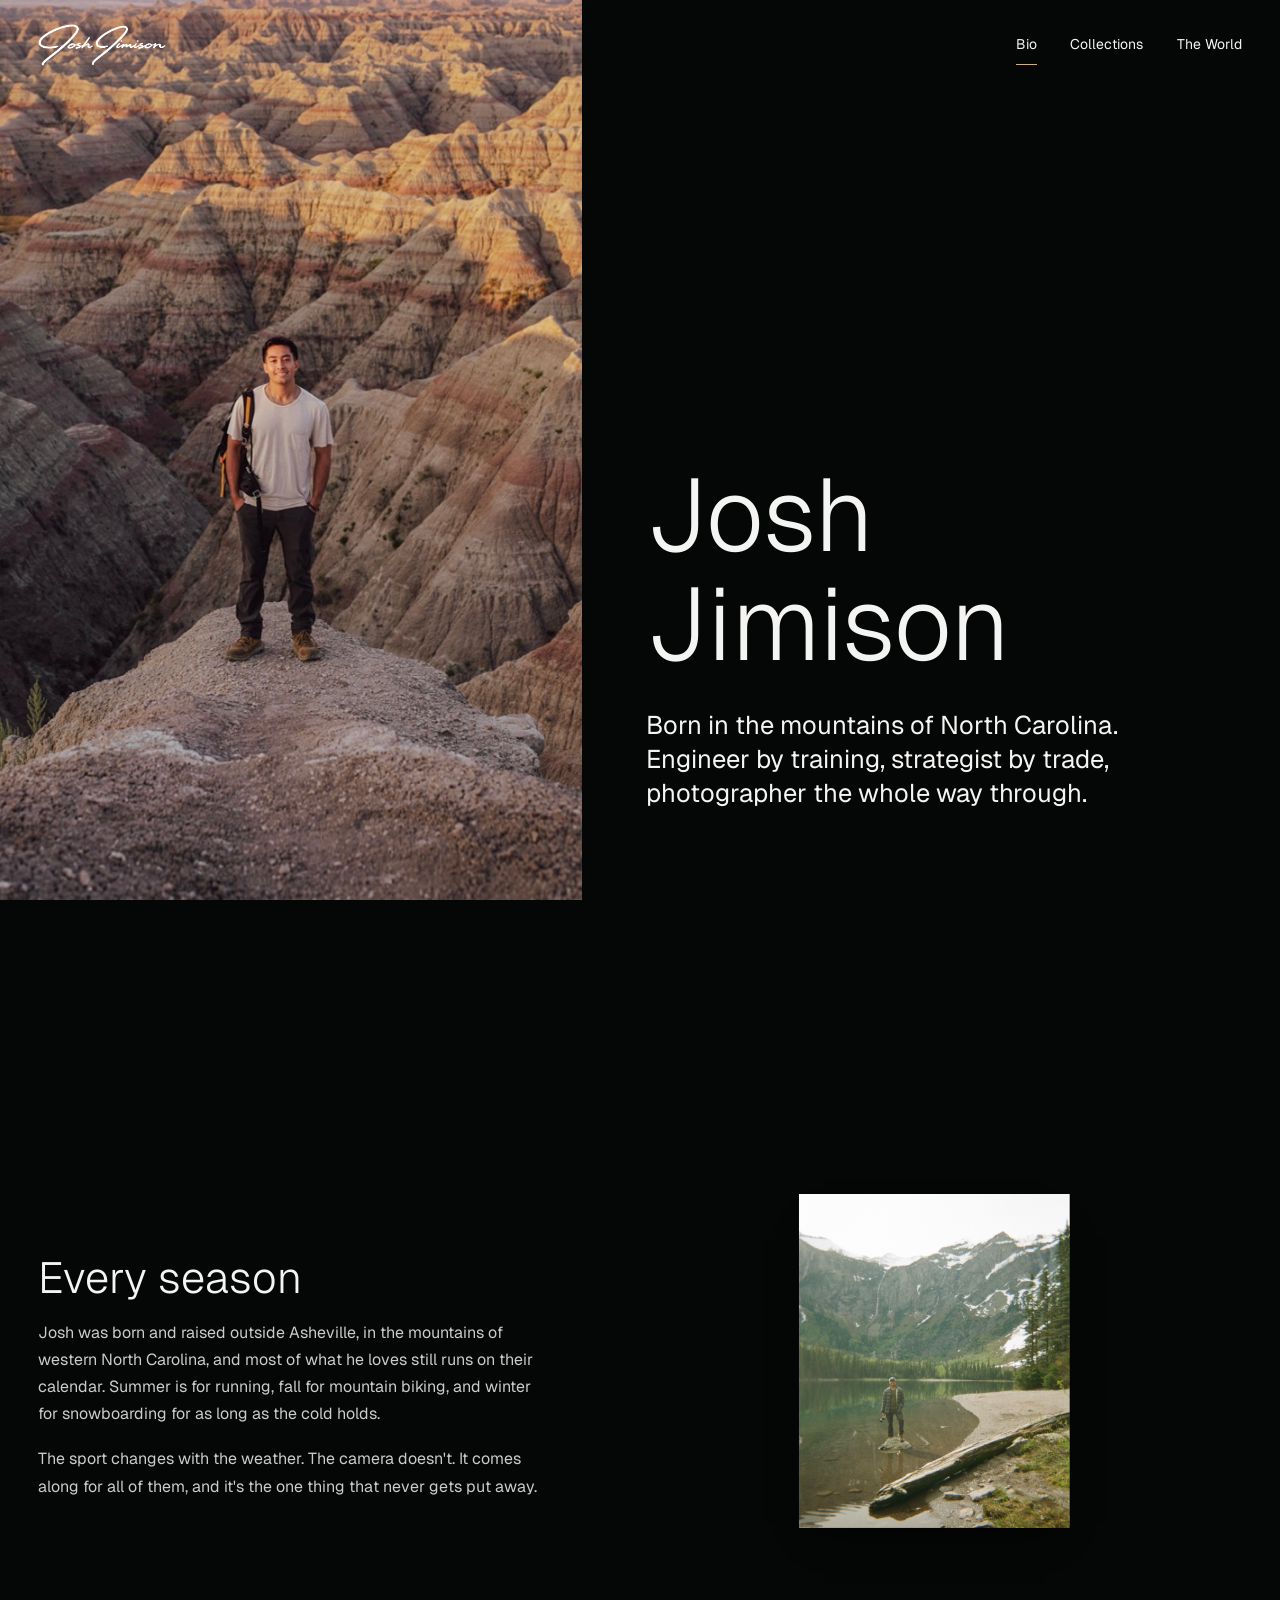
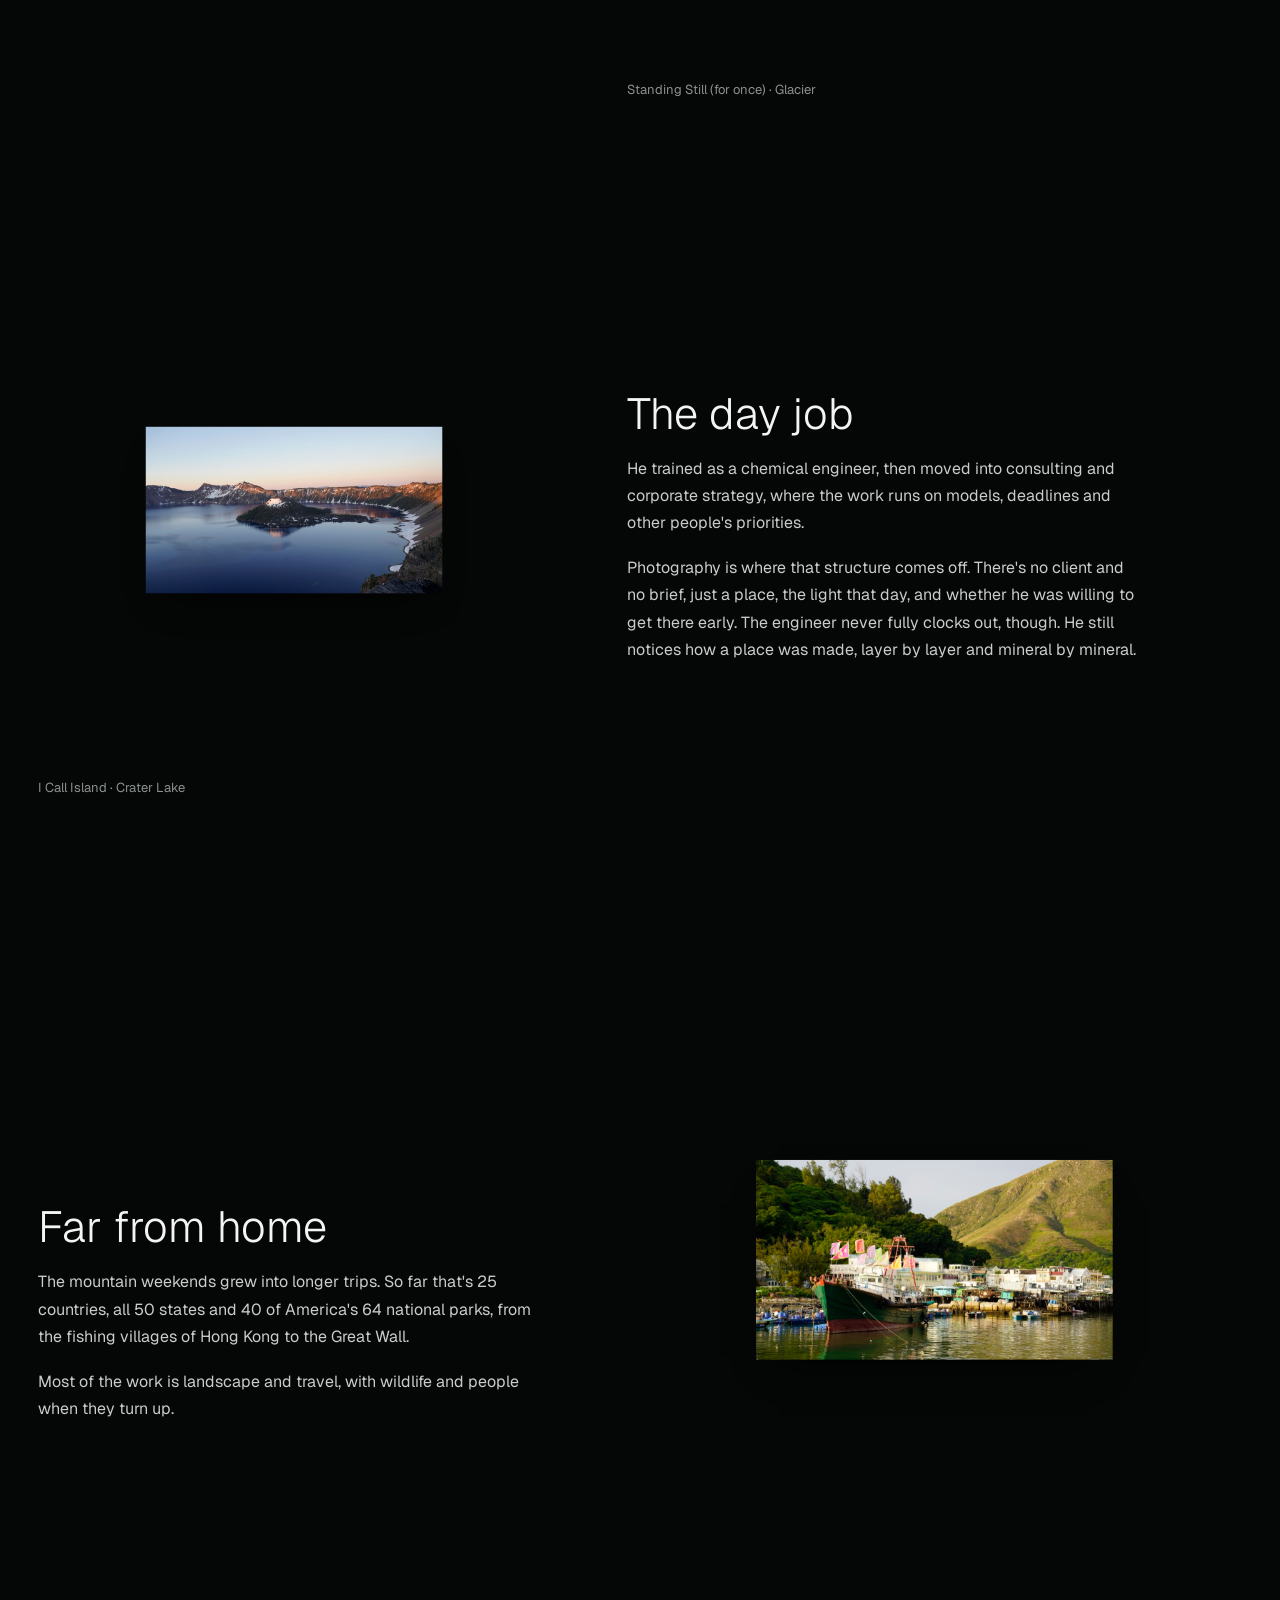
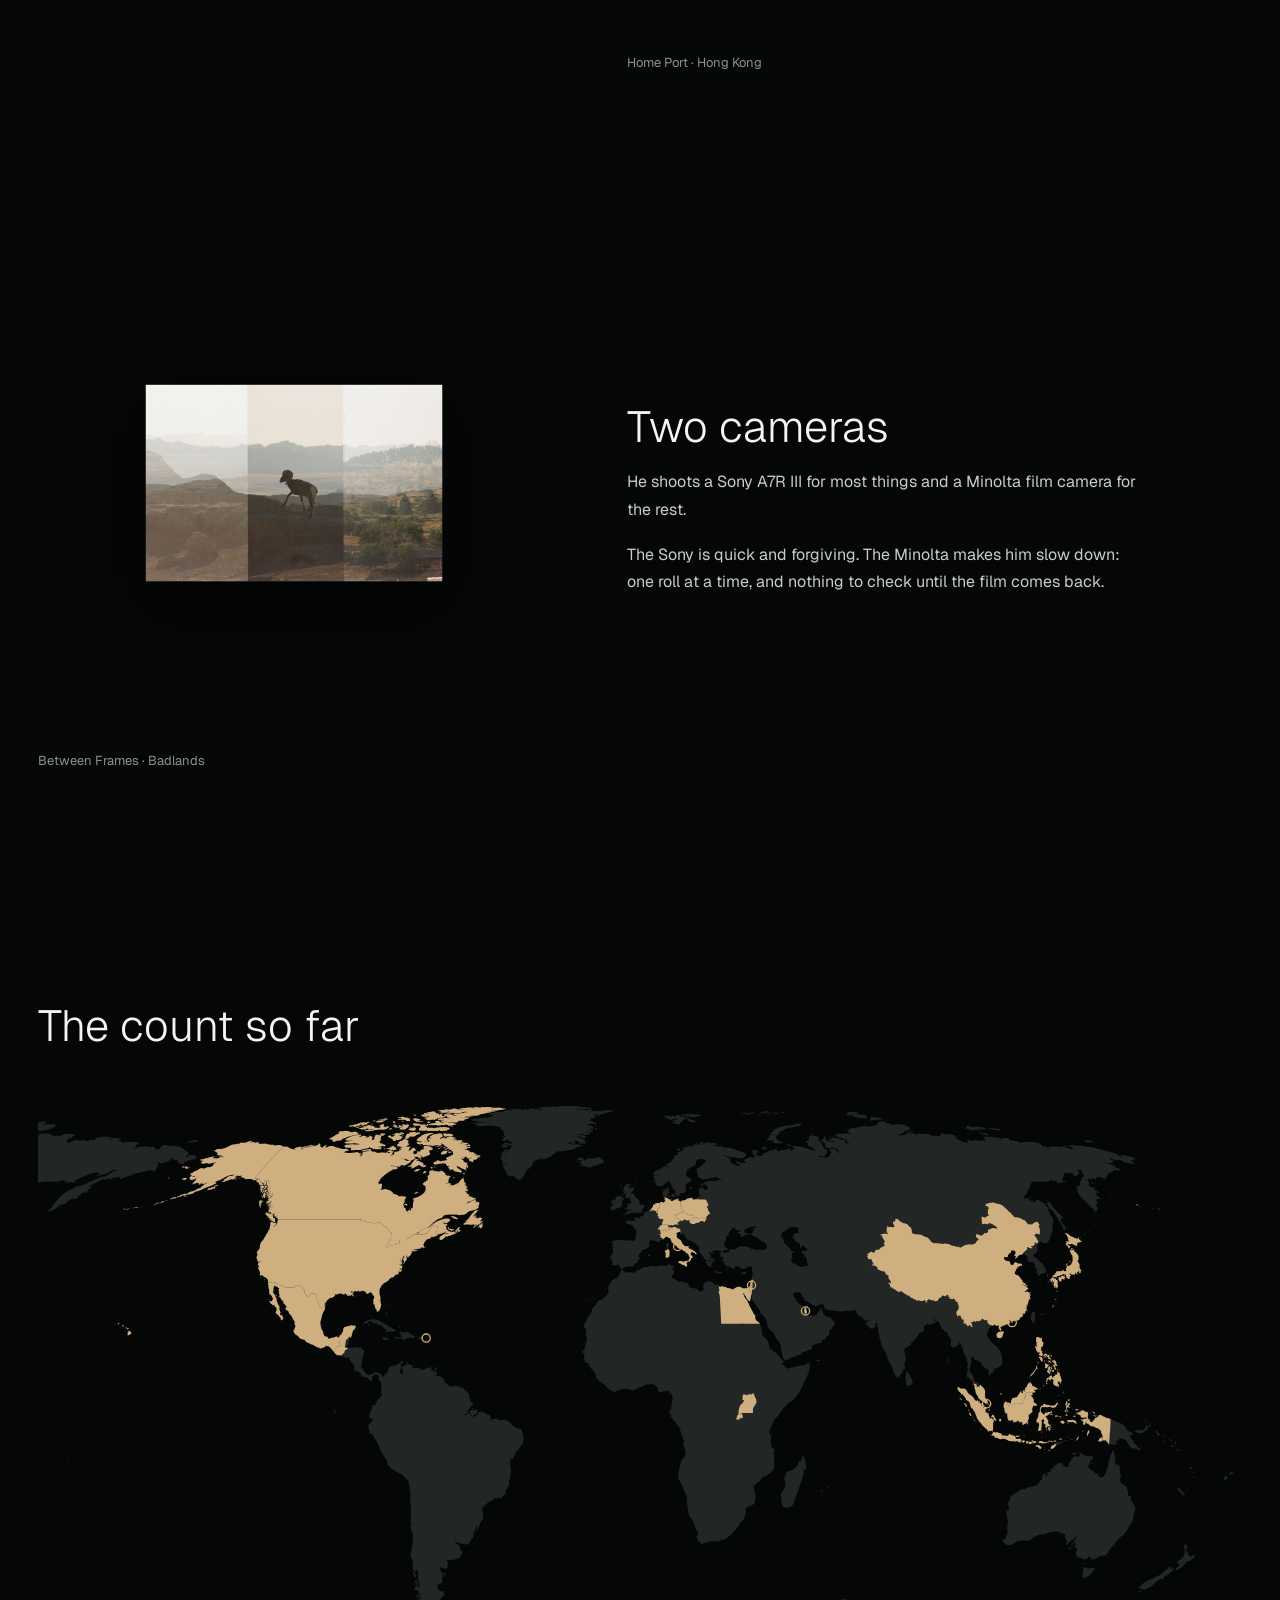
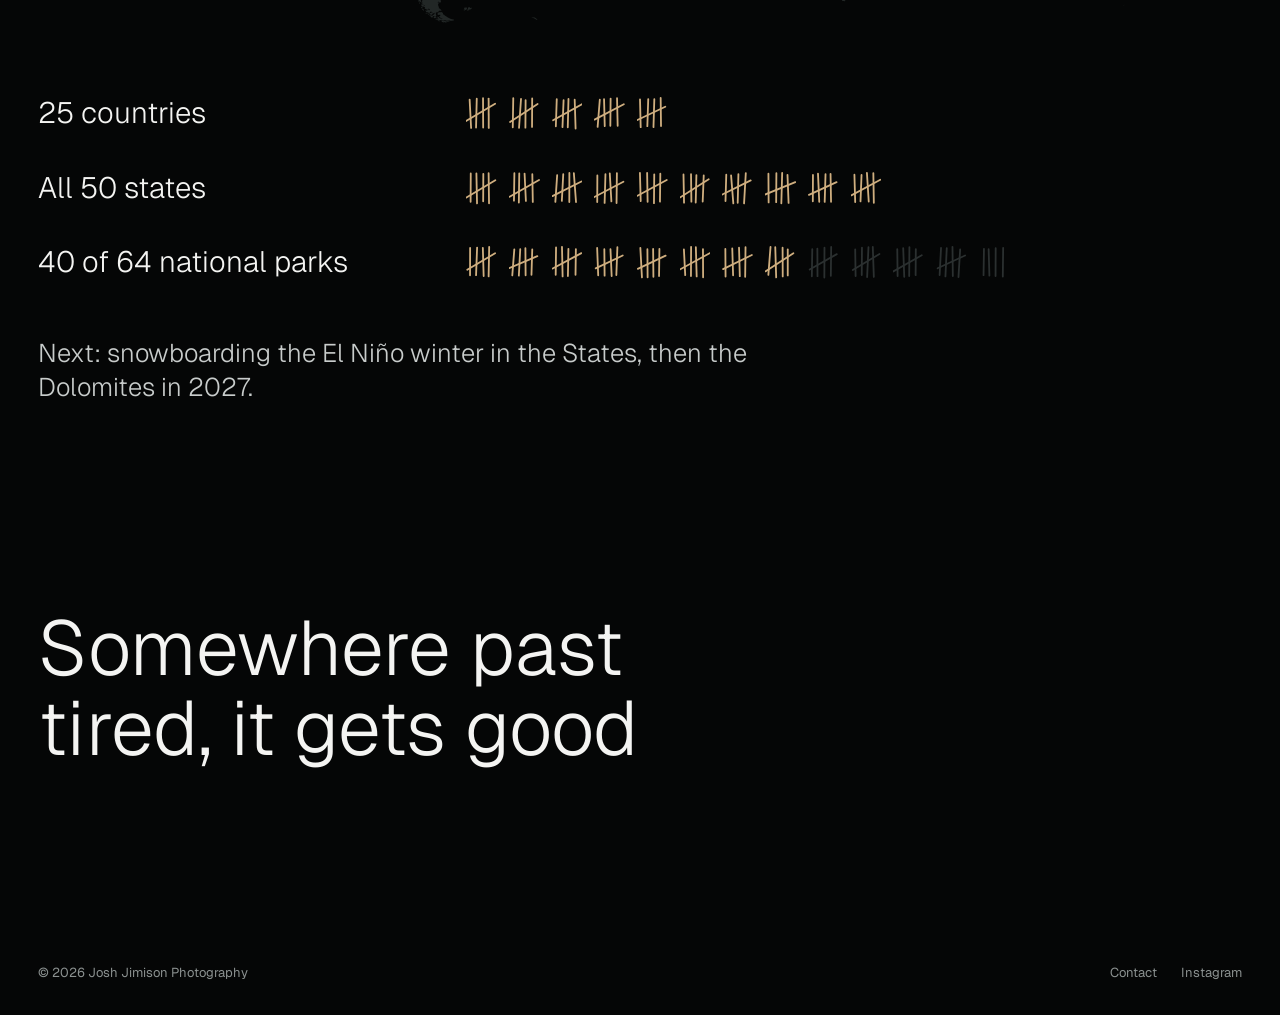
==== bio.html @ 43dd16d8 "Launch Josh Jimison Photography portfolio site Co-Authored-By: Claude Opus 5.5 <noreply@anthropic.co" ====
<!doctype html>
<html lang="en">
<head>
<meta charset="utf-8">
<meta name="viewport" content="width=device-width, initial-scale=1, viewport-fit=cover">
<title>Bio · Josh Jimison Photography</title>
<meta name="description" content="About Josh Jimison, a landscape and travel photographer based in North Carolina.">
<link rel="preconnect" href="https://fonts.googleapis.com">
<link rel="preconnect" href="https://fonts.gstatic.com" crossorigin>
<link rel="stylesheet" href="https://fonts.googleapis.com/css2?family=Geist+Mono:wght@400&family=Geist:wght@300;400;500&display=swap">
<link rel="stylesheet" href="assets/styles.css">
</head>
<body class="dark">
<header class="site-header wrap"><span class="logo-space" aria-hidden="true"></span><nav class="site-nav" aria-label="Main"><a href="bio.html" aria-current="page">Bio</a><a href="collections.html">Collections</a><a href="world.html">The World</a></nav></header><a class="logo" href="gallery.html" aria-label="Josh Jimison Photography, gallery"><span class="signature"><img class="sig-white" src="assets/signature-white.png" width="900" height="297" alt="" draggable="false"><img class="sig-black" src="assets/signature-black.png" width="900" height="297" alt="" draggable="false"></span></a>
<main class="bio">
<section class="bio-hero"><div class="bio-portrait"><span class="photo" style="aspect-ratio:1723 / 2304;background:#2c211b"><img src="assets/photos/JJ-ABOUT-01.jpg" srcset="assets/photos/JJ-ABOUT-01-sm.jpg 748w, assets/photos/JJ-ABOUT-01.jpg 1723w" sizes="(max-width: 760px) 100vw, 46vw" width="1723" height="2304" alt="Josh Jimison standing on a narrow ridge above the eroded formations of Badlands National Park at golden hour." draggable="false"></span></div>
<div class="bio-intro"><h1>Josh Jimison</h1><p class="bio-lead">Born in the mountains of North Carolina. Engineer by training, strategist by trade, photographer the whole way through.</p></div></section>
<section class="bio-story wrap" aria-label="Story"><article class="chapter"><div class="chapter-text"><h2>Every season</h2><p>Josh was born and raised outside Asheville, in the mountains of western North Carolina, and most of what he loves still runs on their calendar. Summer is for running, fall for mountain biking, and winter for snowboarding for as long as the cold holds.</p><p>The sport changes with the weather. The camera doesn't. It comes along for all of them, and it's the one thing that never gets put away.</p></div><figure class="chapter-photo chapter-fan" data-fan data-count="3"><div class="fan-stage"><button type="button" class="fan-item" style="--x:19%;--y:25%;--r:-3deg;--w:30%" data-photo="JJ-032" data-src="assets/photos/JJ-032.jpg" data-srcset="assets/photos/JJ-032-sm.jpg 1000w, assets/photos/JJ-032-md.jpg 1800w, assets/photos/JJ-032.jpg 2560w" data-thumb="assets/photos/JJ-032-sm.jpg" data-ar="1.779" data-wash="#d6d7e0" data-ink="#1f2029" data-alt="Two riders in helmets and goggles stand on a snowy ridge under a gray winter sky." data-title="First Chair" data-location="Revelstoke Mountain Resort, British Columbia, Canada" data-coords="50°57′ N 118°10′ W" data-story="" aria-label="View First Chair"><span class="photo" style="aspect-ratio:2560 / 1439;background:#1f2029"><img src="assets/photos/JJ-032.jpg" srcset="assets/photos/JJ-032-sm.jpg 1000w, assets/photos/JJ-032-md.jpg 1800w, assets/photos/JJ-032.jpg 2560w" sizes="(max-width: 760px) 34vw, 16vw" width="2560" height="1439" alt="Two riders in helmets and goggles stand on a snowy ridge under a gray winter sky." draggable="false" loading="lazy"></span></button><button type="button" class="fan-item" style="--x:81%;--y:22%;--r:4deg;--w:19%" data-photo="JJ-020" data-src="assets/photos/JJ-020.jpg" data-srcset="assets/photos/JJ-020-sm.jpg 800w, assets/photos/JJ-020-md.jpg 1440w, assets/photos/JJ-020.jpg 2048w" data-thumb="assets/photos/JJ-020-sm.jpg" data-ar="0.800" data-wash="#dfd8db" data-ink="#272023" data-alt="A lone hiker crosses a rocky moraine below a waterfall pouring off a dark cliff above lingering snowfields." data-title="How can this be earth" data-location="Mount Rainier National Park, Washington" data-coords="46°48′ N 121°43′ W" data-story="" aria-label="View How can this be earth"><span class="photo" style="aspect-ratio:2048 / 2560;background:#272023"><img src="assets/photos/JJ-020.jpg" srcset="assets/photos/JJ-020-sm.jpg 800w, assets/photos/JJ-020-md.jpg 1440w, assets/photos/JJ-020.jpg 2048w" sizes="(max-width: 760px) 34vw, 16vw" width="2048" height="2560" alt="A lone hiker crosses a rocky moraine below a waterfall pouring off a dark cliff above lingering snowfields." draggable="false" loading="lazy"></span></button><button type="button" class="fan-item" style="--x:79%;--y:79%;--r:-2deg;--w:19%" data-photo="JJ-001" data-src="assets/photos/JJ-001.jpg" data-srcset="assets/photos/JJ-001-sm.jpg 666w, assets/photos/JJ-001-md.jpg 1199w, assets/photos/JJ-001.jpg 1706w" data-thumb="assets/photos/JJ-001-sm.jpg" data-ar="0.666" data-wash="#d4dfe3" data-ink="#1c282b" data-alt="A lone hiker in a red shirt stands on wet boulders below a tall, thin waterfall in a narrow, moss-covered gorge." data-title="Skyfall" data-location="Maui, Hawaii" data-coords="20°48′ N 156°20′ W" data-story="" aria-label="View Skyfall"><span class="photo" style="aspect-ratio:1706 / 2560;background:#1c282b"><img src="assets/photos/JJ-001.jpg" srcset="assets/photos/JJ-001-sm.jpg 666w, assets/photos/JJ-001-md.jpg 1199w, assets/photos/JJ-001.jpg 1706w" sizes="(max-width: 760px) 34vw, 16vw" width="1706" height="2560" alt="A lone hiker in a red shirt stands on wet boulders below a tall, thin waterfall in a narrow, moss-covered gorge." draggable="false" loading="lazy"></span></button><button type="button" class="chapter-shot fan-main" style="--w:44.0%" data-photo="JJ-014" data-src="assets/photos/JJ-014.jpg" data-srcset="assets/photos/JJ-014-sm.jpg 809w, assets/photos/JJ-014-md.jpg 1456w, assets/photos/JJ-014.jpg 2071w" data-thumb="assets/photos/JJ-014-sm.jpg" data-ar="0.809" data-wash="#e0e2d4" data-ink="#292b1d" data-alt="A man holding a camera stands on a rock in a still alpine lake below snow-streaked cliffs, shot on film." data-title="Standing Still (for once)" data-location="Avalanche Lake, Glacier National Park, Montana" data-coords="48°39′ N 113°47′ W" data-story="" aria-label="View Standing Still (for once)"><span class="photo" style="aspect-ratio:2071 / 2560;background:#292b1d"><img src="assets/photos/JJ-014.jpg" srcset="assets/photos/JJ-014-sm.jpg 809w, assets/photos/JJ-014-md.jpg 1456w, assets/photos/JJ-014.jpg 2071w" sizes="(max-width: 760px) 60vw, 30vw" width="2071" height="2560" alt="A man holding a camera stands on a rock in a still alpine lake below snow-streaked cliffs, shot on film." draggable="false" loading="lazy"></span></button></div><figcaption>Standing Still (for once) · Glacier</figcaption></figure></article>
<article class="chapter"><div class="chapter-text"><h2>The day job</h2><p>He trained as a chemical engineer, then moved into consulting and corporate strategy, where the work runs on models, deadlines and other people's priorities.</p><p>Photography is where that structure comes off. There's no client and no brief, just a place, the light that day, and whether he was willing to get there early. The engineer never fully clocks out, though. He still notices how a place was made, layer by layer and mineral by mineral.</p></div><figure class="chapter-photo chapter-fan" data-fan data-count="2"><div class="fan-stage"><button type="button" class="fan-item" style="--x:20%;--y:24%;--r:-4deg;--w:19%" data-photo="JJ-006" data-src="assets/photos/JJ-006.jpg" data-srcset="assets/photos/JJ-006-sm.jpg 666w, assets/photos/JJ-006-md.jpg 1200w, assets/photos/JJ-006.jpg 1707w" data-thumb="assets/photos/JJ-006-sm.jpg" data-ar="0.667" data-wash="#e5dbd1" data-ink="#2c241b" data-alt="A bighorn ram with curled horns grazes at the edge of a road below eroded badlands formations." data-title="Right of Way" data-location="Badlands National Park, South Dakota" data-coords="43°53′ N 102°14′ W" data-story="" aria-label="View Right of Way"><span class="photo" style="aspect-ratio:1707 / 2560;background:#2c241b"><img src="assets/photos/JJ-006.jpg" srcset="assets/photos/JJ-006-sm.jpg 666w, assets/photos/JJ-006-md.jpg 1200w, assets/photos/JJ-006.jpg 1707w" sizes="(max-width: 760px) 34vw, 16vw" width="1707" height="2560" alt="A bighorn ram with curled horns grazes at the edge of a road below eroded badlands formations." draggable="false" loading="lazy"></span></button><button type="button" class="fan-item" style="--x:80%;--y:76%;--r:3deg;--w:19%" data-photo="JJ-013" data-src="assets/photos/JJ-013.jpg" data-srcset="assets/photos/JJ-013-sm.jpg 562w, assets/photos/JJ-013-md.jpg 1011w, assets/photos/JJ-013.jpg 1439w" data-thumb="assets/photos/JJ-013-sm.jpg" data-ar="0.562" data-wash="#d3e3e2" data-ink="#1c2c2b" data-alt="A natural rock arch spans a narrow sea inlet between forested sea stacks." data-title="The Sea Took the Rest" data-location="Natural Bridges, Samuel H. Boardman State Scenic Corridor, Oregon" data-coords="42°11′ N 124°22′ W" data-story="" aria-label="View The Sea Took the Rest"><span class="photo" style="aspect-ratio:1439 / 2560;background:#1c2c2b"><img src="assets/photos/JJ-013.jpg" srcset="assets/photos/JJ-013-sm.jpg 562w, assets/photos/JJ-013-md.jpg 1011w, assets/photos/JJ-013.jpg 1439w" sizes="(max-width: 760px) 34vw, 16vw" width="1439" height="2560" alt="A natural rock arch spans a narrow sea inlet between forested sea stacks." draggable="false" loading="lazy"></span></button><button type="button" class="chapter-shot fan-main" style="--w:58.0%" data-photo="JJ-012" data-src="assets/photos/JJ-012.jpg" data-srcset="assets/photos/JJ-012-sm.jpg 1000w, assets/photos/JJ-012-md.jpg 1800w, assets/photos/JJ-012.jpg 2560w" data-thumb="assets/photos/JJ-012-sm.jpg" data-ar="1.779" data-wash="#d2d9e5" data-ink="#1b212c" data-alt="Crater Lake in pink alpenglow, with Wizard Island rising from still blue water below a snow-streaked rim." data-title="I Call Island" data-location="Crater Lake National Park, Oregon" data-coords="42°57′ N 122°08′ W" data-story="" aria-label="View I Call Island"><span class="photo" style="aspect-ratio:2560 / 1439;background:#1b212c"><img src="assets/photos/JJ-012.jpg" srcset="assets/photos/JJ-012-sm.jpg 1000w, assets/photos/JJ-012-md.jpg 1800w, assets/photos/JJ-012.jpg 2560w" sizes="(max-width: 760px) 60vw, 30vw" width="2560" height="1439" alt="Crater Lake in pink alpenglow, with Wizard Island rising from still blue water below a snow-streaked rim." draggable="false" loading="lazy"></span></button></div><figcaption>I Call Island · Crater Lake</figcaption></figure></article>
<article class="chapter"><div class="chapter-text"><h2>Far from home</h2><p>The mountain weekends grew into longer trips. So far that's 25 countries, all 50 states and 40 of America's 64 national parks, from the fishing villages of Hong Kong to the Great Wall.</p><p>Most of the work is landscape and travel, with wildlife and people when they turn up.</p></div><figure class="chapter-photo chapter-fan" data-fan data-count="5"><div class="fan-stage"><button type="button" class="fan-item" style="--x:19%;--y:22%;--r:-4deg;--w:19%" data-photo="JJ-009" data-src="assets/photos/JJ-009.jpg" data-srcset="assets/photos/JJ-009-sm.jpg 562w, assets/photos/JJ-009-md.jpg 1011w, assets/photos/JJ-009.jpg 1439w" data-thumb="assets/photos/JJ-009-sm.jpg" data-ar="0.562" data-wash="#e2dfd4" data-ink="#2b281d" data-alt="The bronze Tian Tan Buddha sits above a long stairway busy with visitors." data-title="The Root Chakra" data-location="Tian Tan Buddha, Lantau Island, Hong Kong" data-coords="22°15′ N 113°54′ E" data-story="" aria-label="View The Root Chakra"><span class="photo" style="aspect-ratio:1439 / 2560;background:#2b281d"><img src="assets/photos/JJ-009.jpg" srcset="assets/photos/JJ-009-sm.jpg 562w, assets/photos/JJ-009-md.jpg 1011w, assets/photos/JJ-009.jpg 1439w" sizes="(max-width: 760px) 34vw, 16vw" width="1439" height="2560" alt="The bronze Tian Tan Buddha sits above a long stairway busy with visitors." draggable="false" loading="lazy"></span></button><button type="button" class="fan-item" style="--x:81%;--y:24%;--r:3deg;--w:19%" data-photo="JJ-011" data-src="assets/photos/JJ-011.jpg" data-srcset="assets/photos/JJ-011-sm.jpg 562w, assets/photos/JJ-011-md.jpg 1011w, assets/photos/JJ-011.jpg 1439w" data-thumb="assets/photos/JJ-011-sm.jpg" data-ar="0.562" data-wash="#ead9cc" data-ink="#2c221b" data-alt="Hongyadong's stacked, lantern-lit buildings climb a cliffside above a busy road at night." data-title="City Climb" data-location="Hongyadong, Chongqing, China" data-coords="29°34′ N 106°35′ E" data-story="" aria-label="View City Climb"><span class="photo" style="aspect-ratio:1439 / 2560;background:#2c221b"><img src="assets/photos/JJ-011.jpg" srcset="assets/photos/JJ-011-sm.jpg 562w, assets/photos/JJ-011-md.jpg 1011w, assets/photos/JJ-011.jpg 1439w" sizes="(max-width: 760px) 34vw, 16vw" width="1439" height="2560" alt="Hongyadong's stacked, lantern-lit buildings climb a cliffside above a busy road at night." draggable="false" loading="lazy"></span></button><button type="button" class="fan-item" style="--x:21%;--y:79%;--r:2deg;--w:30%" data-photo="JJ-022" data-src="assets/photos/JJ-022.jpg" data-srcset="assets/photos/JJ-022-sm.jpg 1000w, assets/photos/JJ-022-md.jpg 1800w, assets/photos/JJ-022.jpg 2560w" data-thumb="assets/photos/JJ-022-sm.jpg" data-ar="1.050" data-wash="#ccd8ea" data-ink="#1b222c" data-alt="Fenghuang's covered bridge and riverside buildings light up at blue hour along the Tuo River." data-title="Last Light on the Tuo" data-location="Fenghuang Ancient Town, Hunan, China" data-coords="27°57′ N 109°36′ E" data-story="" aria-label="View Last Light on the Tuo"><span class="photo" style="aspect-ratio:2560 / 2439;background:#1b222c"><img src="assets/photos/JJ-022.jpg" srcset="assets/photos/JJ-022-sm.jpg 1000w, assets/photos/JJ-022-md.jpg 1800w, assets/photos/JJ-022.jpg 2560w" sizes="(max-width: 760px) 34vw, 16vw" width="2560" height="2439" alt="Fenghuang's covered bridge and riverside buildings light up at blue hour along the Tuo River." draggable="false" loading="lazy"></span></button><button type="button" class="fan-item" style="--x:80%;--y:77%;--r:-3deg;--w:19%" data-photo="JJ-035" data-src="assets/photos/JJ-035.jpg" data-srcset="assets/photos/JJ-035-sm.jpg 562w, assets/photos/JJ-035-md.jpg 1011w, assets/photos/JJ-035.jpg 1439w" data-thumb="assets/photos/JJ-035-sm.jpg" data-ar="0.562" data-wash="#e4e6d0" data-ink="#2a2c1b" data-alt="The Great Wall climbs a green ridge toward a distant watchtower in the haze." data-title="Great Walls" data-location="Great Wall of China, near Beijing" data-coords="40°22′ N 116°01′ E" data-story="" aria-label="View Great Walls"><span class="photo" style="aspect-ratio:1439 / 2560;background:#2a2c1b"><img src="assets/photos/JJ-035.jpg" srcset="assets/photos/JJ-035-sm.jpg 562w, assets/photos/JJ-035-md.jpg 1011w, assets/photos/JJ-035.jpg 1439w" sizes="(max-width: 760px) 34vw, 16vw" width="1439" height="2560" alt="The Great Wall climbs a green ridge toward a distant watchtower in the haze." draggable="false" loading="lazy"></span></button><button type="button" class="fan-item" style="--x:50%;--y:93%;--r:1deg;--w:19%" data-photo="JJ-029" data-src="assets/photos/JJ-029.jpg" data-srcset="assets/photos/JJ-029-sm.jpg 562w, assets/photos/JJ-029-md.jpg 1012w, assets/photos/JJ-029.jpg 1440w" data-thumb="assets/photos/JJ-029-sm.jpg" data-ar="0.563" data-wash="#cceaea" data-ink="#1b2c2c" data-alt="Dozens of moon jellyfish drift through clear teal water." data-title="Busy Traffic" data-location="Resurrection Bay, Alaska" data-coords="59°52′ N 149°38′ W" data-story="" aria-label="View Busy Traffic"><span class="photo" style="aspect-ratio:1440 / 2560;background:#1b2c2c"><img src="assets/photos/JJ-029.jpg" srcset="assets/photos/JJ-029-sm.jpg 562w, assets/photos/JJ-029-md.jpg 1012w, assets/photos/JJ-029.jpg 1440w" sizes="(max-width: 760px) 34vw, 16vw" width="1440" height="2560" alt="Dozens of moon jellyfish drift through clear teal water." draggable="false" loading="lazy"></span></button><button type="button" class="chapter-shot fan-main" style="--w:58.0%" data-photo="JJ-034" data-src="assets/photos/JJ-034.jpg" data-srcset="assets/photos/JJ-034-sm.jpg 1000w, assets/photos/JJ-034-md.jpg 1800w, assets/photos/JJ-034.jpg 2560w" data-thumb="assets/photos/JJ-034-sm.jpg" data-ar="1.779" data-wash="#eae7cc" data-ink="#2c2b1b" data-alt="A fishing boat hung with bright flags is moored beside the stilt houses of Tai O in late afternoon light." data-title="Home Port" data-location="Tai O, Lantau Island, Hong Kong" data-coords="22°15′ N 113°52′ E" data-story="" aria-label="View Home Port"><span class="photo" style="aspect-ratio:2560 / 1439;background:#2c2b1b"><img src="assets/photos/JJ-034.jpg" srcset="assets/photos/JJ-034-sm.jpg 1000w, assets/photos/JJ-034-md.jpg 1800w, assets/photos/JJ-034.jpg 2560w" sizes="(max-width: 760px) 60vw, 30vw" width="2560" height="1439" alt="A fishing boat hung with bright flags is moored beside the stilt houses of Tai O in late afternoon light." draggable="false" loading="lazy"></span></button></div><figcaption>Home Port · Hong Kong</figcaption></figure></article>
<article class="chapter"><div class="chapter-text"><h2>Two cameras</h2><p>He shoots a Sony A7R III for most things and a Minolta film camera for the rest.</p><p>The Sony is quick and forgiving. The Minolta makes him slow down: one roll at a time, and nothing to check until the film comes back.</p></div><figure class="chapter-photo chapter-fan" data-fan data-count="3"><div class="fan-stage"><button type="button" class="fan-item" style="--x:19%;--y:25%;--r:-3deg;--w:19%" data-photo="JJ-003" data-src="assets/photos/JJ-003.jpg" data-srcset="assets/photos/JJ-003-sm.jpg 665w, assets/photos/JJ-003.jpg 1363w" data-thumb="assets/photos/JJ-003-sm.jpg" data-ar="0.666" data-wash="#d3e0e3" data-ink="#1c282c" data-alt="A single bison grazes in a broad meadow beneath dark forest and a snow-covered mountain." data-title="One-Thirds" data-location="Yellowstone National Park, Wyoming" data-coords="44°39′ N 110°28′ W" data-story="" aria-label="View One-Thirds"><span class="photo" style="aspect-ratio:1363 / 2048;background:#1c282c"><img src="assets/photos/JJ-003.jpg" srcset="assets/photos/JJ-003-sm.jpg 665w, assets/photos/JJ-003.jpg 1363w" sizes="(max-width: 760px) 34vw, 16vw" width="1363" height="2048" alt="A single bison grazes in a broad meadow beneath dark forest and a snow-covered mountain." draggable="false" loading="lazy"></span></button><button type="button" class="fan-item" style="--x:81%;--y:22%;--r:4deg;--w:30%" data-photo="JJ-004" data-src="assets/photos/JJ-004.jpg" data-srcset="assets/photos/JJ-004-sm.jpg 1000w, assets/photos/JJ-004.jpg 2048w" data-thumb="assets/photos/JJ-004-sm.jpg" data-ar="1.501" data-wash="#cfe1e8" data-ink="#1b282c" data-alt="Three snow-streaked granite peaks of the Teton Range against a deep blue sky." data-title="What the Trappers Saw" data-location="Grand Teton National Park, Wyoming" data-coords="43°44′ N 110°48′ W" data-story="" aria-label="View What the Trappers Saw"><span class="photo" style="aspect-ratio:2048 / 1364;background:#1b282c"><img src="assets/photos/JJ-004.jpg" srcset="assets/photos/JJ-004-sm.jpg 1000w, assets/photos/JJ-004.jpg 2048w" sizes="(max-width: 760px) 34vw, 16vw" width="2048" height="1364" alt="Three snow-streaked granite peaks of the Teton Range against a deep blue sky." draggable="false" loading="lazy"></span></button><button type="button" class="fan-item" style="--x:79%;--y:79%;--r:-2deg;--w:30%" data-photo="JJ-005" data-src="assets/photos/JJ-005.jpg" data-srcset="assets/photos/JJ-005-sm.jpg 1000w, assets/photos/JJ-005.jpg 2048w" data-thumb="assets/photos/JJ-005-sm.jpg" data-ar="1.501" data-wash="#dbe3d4" data-ink="#232b1c" data-alt="Three bison graze on a pale grassy flat in front of a line of trees." data-title="Grazing Rights" data-location="Grand Teton National Park, Wyoming" data-coords="43°50′ N 110°28′ W" data-story="" aria-label="View Grazing Rights"><span class="photo" style="aspect-ratio:2048 / 1364;background:#232b1c"><img src="assets/photos/JJ-005.jpg" srcset="assets/photos/JJ-005-sm.jpg 1000w, assets/photos/JJ-005.jpg 2048w" sizes="(max-width: 760px) 34vw, 16vw" width="2048" height="1364" alt="Three bison graze on a pale grassy flat in front of a line of trees." draggable="false" loading="lazy"></span></button><button type="button" class="chapter-shot fan-main" style="--w:58.0%" data-photo="JJ-007" data-src="assets/photos/JJ-007.jpg" data-srcset="assets/photos/JJ-007-sm.jpg 1000w, assets/photos/JJ-007-md.jpg 1800w, assets/photos/JJ-007.jpg 2560w" data-thumb="assets/photos/JJ-007-sm.jpg" data-ar="1.509" data-wash="#e0dcd6" data-ink="#29251f" data-alt="A bighorn ram stands on a ridge in hazy light, the picture split across two overlapping film frames." data-title="Between Frames" data-location="Badlands National Park, South Dakota" data-coords="43°51′ N 102°20′ W" data-story="" aria-label="View Between Frames"><span class="photo" style="aspect-ratio:2560 / 1697;background:#29251f"><img src="assets/photos/JJ-007.jpg" srcset="assets/photos/JJ-007-sm.jpg 1000w, assets/photos/JJ-007-md.jpg 1800w, assets/photos/JJ-007.jpg 2560w" sizes="(max-width: 760px) 60vw, 30vw" width="2560" height="1697" alt="A bighorn ram stands on a ridge in hazy light, the picture split across two overlapping film frames." draggable="false" loading="lazy"></span></button></div><figcaption>Between Frames · Badlands</figcaption></figure></article></section>
<section class="record wrap" aria-labelledby="record-title" data-record>
<div class="record-head"><h2 id="record-title">The count so far</h2></div>
<div class="record-map"><svg viewBox="0 0 1000 443.6" role="img" aria-label="World map with the countries Josh has visited lit up"><path class="record-land" d="M993.9 304.7l-.7 .6l-.8 .9l.8-.3l-.5 .6l-.9 .3l-1 0l-.8 .4l-.7-.5l.8-.5l.7-.5l.8-.2l.8-.4l.9-.2zM895.1 291.1l-.4 .9l.4 .9l.3 1.1l0 1.5l-.1 1.4l.2 1.3l.5 1l.8-.5l.7-.3l.4 .9l.6 .6l.6 .6l.1 1.1l-.2 .9l.1 1.3l0 1.1l-.1 1l.5 1.1l.5 1.6l0 .8l-.4 1.1l-.3 1l.4 .7l-.1 1.1l.4 .8l.8 .5l.7 .5l.9 .1l.5 1.1l.8 .4l.7 .6l.9 .7l-.5 .9l.4 .9l.6 .9l0 1.1l.2 1l-.1 .8l.1 1l.6 .5l.4-1l.5 .6l.7 .6l.3 1.1l-.2 .9l-.1 .9l.4 .8l.8 1l.8 .4l.3 1.2l.5 .8l.2 1.1l.6 1.1l-.2 .8l.3 .8l-.6 1.2l-.5 2.2l-.4 1.4l.1 1.2l-.1 .9l-.3 1.6l-.3 1l-.6 .6l-.6 .8l-.9 2l-.6 .8l-.9 1.3l-.4 1.1l-.6 1l-.3 .7l-.9 1.2l-1 .8l-.5 .9l-.8 .8l-.7 .4l-1.1 .7l-.6 .6l-.7 .7l-.5 .7l-.9 1l-.6 .6l-.9 .9l-.5 .7l-.5 .8l-.4 .8l-.6 .5l-1.4 1.4l-.8 .8l-.6 .9l-.5 .8l-.8 1.1l-.7 1.2l-.3 .9l-.7 .6l-1 .6l-.8 .2l-.9 0l-1.8 .1l-1.1 .3l-.9 .4l-.8 .6l-2.1 1.4l-1.2 .1l-.5 .6l-.3 .8l-.1-.9l-.7-.6l-.8-.4l.7-.7l-1 .2l-.8 .4l.6-.8l.4-.8l-1.4 .2l-.6 .7l-1.1 .5l-1.1 .8l-.9 .4l-.9-.6l-.9-.6l-1.1-.2l-1-.4l-.7 .4l-.8-1l-.9-.2l-.5-1.2l-.5-.9l.1-1l.7-1l.2-1.2l0-.9l-.5-.9l-.3-.8l.9-.3l-.9 .1l-1.3 .4l-.8 0l.6-.7l1-1.2l.3-.9l-.2-1l-.1-.9l-.8 .9l-.5 .9l-1 1.3l-1.1 .2l-.9 .2l.6-1.1l.9 0l.7-1l.4-1.1l1-1.3l1.1-.9l.1-.9l.7-.7l.2-1l-.9 .6l-.9 .7l-.5 .8l-.6 .6l-.9 .4l-1 .5l-.7 .4l-1.3 1.3l-.7 .6l-.3 1.1l-1 0l-.4-1l.4-.8l.2-1.4l-.5-1.1l.1-.9l-1-.6l-.1-1.3l.6-.7l-.8-.9l-.9-.2l-1.5-.8l-1.2 .2l-1.2-1l-.7-.5l-1 0l-2.4 .1l-1.5 .2l-1.1 .1l-1.9 .7l-1.5 .6l-1.1 .3l-1.1 .3l-1.5 .2l-1.6-.2l-1.8 .8l-.9 .4l-1.6 .8l-1.1 .3l-.9 .5l-.8 1.1l-1.2 1.2l-.9 .2l-1 0l-2.3 .3l-.9-.4l-.8-.1l-1.6 .1l-.8 .2l-.9 0l-1 .2l-.7 .4l-.8 .8l-1 .3l-1.8 .9l-1.3 .8l-.8 .2l-1.9 0l-1.5-.2l-1.2-.6l-.4-.9l-.9-.7l-.6-.8l.3-.8l.4-.9l.8 .4l.9-.9l.6-1.2l.2-1.1l.6-.8l.5-1.7l-.2-1.9l0-1.1l-.2-1.3l.1-1.1l.3-1.6l.3-.9l0-1l-.4-.8l.1-1.1l-.3-.8l-.3-1l.3-1.4l-.5-2.3l-.7-1.4l.3-.9l.3 1l.9-.4l-.5-.7l-.2-1.3l.7 .4l-.2 .9l.6 .7l.7-.6l.3-.9l-.4-1l-.2-1.2l-.3-1.6l-.2-.8l.2-1l.4-.8l1-1.5l.4-1.3l0-1.2l.5-1l.7-1.3l.2 .8l-.1 1l.8-.5l.9-1.3l.8-.6l.9-.4l.9-.4l1-.8l.8-.7l1.8-1l1.1-.2l1.1 .2l.8-.3l1.2-.7l1.1-.3l.8-.2l1.2-.9l1.2 .2l1.8-.4l2-.8l.9-.6l1.1-1.2l.6-1l.6-.9l.7-.4l.8-.8l0-1.4l.1-.9l.5-1l.8-.6l.6-.5l.5-.8l.6 1l.5 1.4l.3 .8l.3-1l.7-.7l-.2-.9l-.4-.8l.4-.8l.8 .4l1.1 .1l1 0l-.7-.6l.6-.6l-.4-.8l.3-.9l.8-.4l.8 .3l-.3-1l.7-.4l.8 .2l-.4-.9l.5-.8l.8-.6l.6 .5l.7-.8l.2-1l.9 .2l1.1-.2l.4-.7l1 .6l.9 .8l.5 1l.7 .7l-.5 1.2l.9-.6l.8-.4l1.1 .4l.3 .8l.2-.8l.8 .5l.7-.7l-.1-.8l-.8-.6l.9-1.2l.5-.7l.3-.8l.9-.4l.1-.9l.6-.9l.5-.7l.5-.7l1-.3l.8-.6l1.3 .4l1 0l.8-.2l.9-.3l0-1l-.3-1.1l-.9 .1l-.8-.7l.9 0l1.1 .2l.8 .1l.6 .7l.9 .5l1.2 .2l.9 .6l.8 .2l.9 .1l.9 .4l1-.5l.7-.5l-.3 .8l.8 .1l.4 .8l.4-.8l.5-.8l.6 .9l-.7 1.8l-.4 1.4l-.8-.1l-.7 .4l-.2 1l-.1 1l-.5 1l-.9 1.1l-.5 .9l1 .9l.9 .8l.5 .8l.6 .6l.8 .2l.7 .6l1 .5l.4 .8l.8 .8l1 .2l1 .4l.2 .8l.7 .7l1.1 .7l.8 .3l.9-.2l1-.7l.3-.7l1.2-1.8l.6-1.3l.3-1.1l.4-.9l.6-1.3l.2-1.1l0-1.3l.4-1l-.2-1.1l.3-.8l.4-1l.1-1l.8-.5l-.2-.8l.3-1.5l.9-1.4l.4-1.2l.2-1l.7-.5l.8 .7l.2 .9l-.1 1.1l.1 .8zM988.3 308.6l.4 .7l0 1.1l-.6 .6l-.9 .4l-.9 0l-.9-.3l-.4-.8l.6-.5l.8-.9l.9-.2l.9-.3zM947.4 317.9l.9 .4l.8 1l.7 .6l.5 1l.6 .6l.9 .8l.6 .8l.7 .7l-.4 .9l-.8-.3l-.9-.6l-.7-.8l-.8-.7l-.9-1l-.7-1l-.5-.9l-.3-.8l-.2-.8zM854.8 250l.7-.7l.5-.6l.7-.9l.8 .5l0 .8l-1 .7l.2 .8l.7 .4l.5 .8l-.8-.2l-.9-.3l-.9 0l0 .9l.2 1.3l.3 .7l.4 .8l-1-1l-.6-.8l.1-1l-.4-1.1l0-.8l-.4-1.3l.3-1l.3-1.2l.7-1l0 1l.4 .8l0 .8l-1 1zM669.3 410.6l1-.4l-.6 .6l.9 .2l.8-.3l.9-.3l-.1 .9l-1.2 0l-.6 .5l.9 0l-.8 .6l-1-.2l-1 .1l-.3-.8l.2-.8l.3-.9l.6-.6l-.1 .8zM618 6.7l-1.3-.1l1.2-.5l.9 0l1-.5l1.1 .2l-.9 .8l-2 .1zM608.7 8l-1.1 0l-.6-.5l2.2-.3l1 .1l-.9 .3zM447.3 31l-1 .9l-.9 .4l-.8-.3l-1 .1l-1.2 .1l0-.8l.8-.2l.8 0l1.4-.1l1.1-.4l.8 .3zM942 282.5l.8 .5l1.2 .3l.6 .6l-.8 .6l-1.3-.3l-.8-.5l-.1-1zM824.8 225.6l0-.9l.6-.9l.8-.8l1.1-1.2l1-1.4l.7-1l.6-.7l-.1-.9l.4-1.4l.3 .8l.3 1.1l0 .9l-.8 .5l-.8 .9l-.4 .7l-.5 1.1l-.5 .7l-.8 .7l-.7 .8l-.7 .6zM838.1 215.3l1 .1l.9 .2l0 .8l-.4 .7l-.4 .8l-1.5 .6l-.7 .6l0-.8l.1-.9l-.1-1.1l0-1.1l-.6-.4l1.1 0l.6 .5zM840.7 223.5l-.8-.8l-.7-.4l-.7-.8l.1-.8l1.1-.4l-.2-1l.2-1l.7-1l.8 .3l.1 .8l-.4 1.1l-.1 .8l-.2 1.1l.5 1.2l-.2 .9zM844 216.2l.9-.1l.5 .8l0 1.1l.5 .6l.3 .8l-.6 .5l-.9-.8l.1-.9l-.4-.8l-.8-.6l-.3-.9zM845.4 212.4l.4 .7l.5 .8l0 .9l.5 1.3l.5 1l-.9-.2l-.8-.4l-.7-.7l.1-1l-.8-.5l-.6-.5l-.7-1l1.4-.4l.8-.2zM832.5 209.3l.9 .2l.9 .5l.6 .6l0 .8l.2 .8l-.3 .9l-.8-.1l-.6-.8l-.5-.7l-.4-1l-.6-.6zM932.3 274.2l-.7 .5l-.8-.2l-.5-.8l-.4-1l-.7-.8l0-1.4l1 .2l.3 .8l.6 .9l.7 .5l.5 .9zM924.5 268l-.8-.9l0-1.1l-.8-1.5l-.5-.6l-1-.5l-.5-.6l-1.4-1l-.9-.3l1.2 .1l.8 .5l.9 .8l1 .7l2.2 2.3l.3 .8l-.4 1zM883.6 279.3l-.7 .4l-.9-.1l-.8 .1l.6-1.5l.5-1l.9-.6l1.3-.2l.5 1l-.6 1.2l-.8 .7zM860.3 261.9l.9 .4l1.3 .4l.3 .9l.3 1.5l-1.2-.8l-.9-.5l-1.1-.5l-.8 .3l-1-.2l-.9 .2l-1-.5l-.9 .6l.4-1.6l1.3-.3l1 0l1 .2l.7-.4zM852.2 262.6l.7 .6l.3 1.2l-.8 .4l-1.1 0l-.9-.5l-.5-.8l.2-.8l1.3-.2l.8 .1zM839.9 280.4l-.9 .3l-1.1 .1l-.7 .4l-.9-.2l-.9 .3l-1.1-.2l-1.3-.1l-.8 0l-.5-.8l.8-.6l.8-.4l.9 .2l.8 .2l1 .6l.9-.2l.8-.1l.7 .5l.8-.5l1-.5l-.1 .8zM832 282.8l.6 .6l.8 .5l.6 .8l-.3 .8l-.9 .2l-.9-.5l-.6-.6l-.9-.5l-1.1-.2l0-.9l1.1-.2l1 0zM827.4 279.4l.9-.1l.8 0l.4 .9l-.6 .5l-1 .4l-1 0l-.7 .3l-1 .2l-.8 .1l-1 .1l-.1-1.3l.8-.7l.8 0l.8 .3l.6 .6l.9-.2l-.6-.6l-.6-.9l1.1-.2zM822.9 280.4l-.3 .7l-.9 .2l-1-.3l.6-.6l.5-1.1l1.2 0l-.1 1.1zM819.7 278.9l.6 .7l-1 .8l-.5 .7l-.3-.9l-.8-.5l-.7-.6l1-.1l.9-.4l.8 .3zM794.5 258l.5 1.7l.4 .9l1.2 .3l-.6 1.1l-1 0l-.8-.5l0-.8l-.4-1l-1.2-.2l-.1-.8l.3-.8l.8 .3l.6-.7zM552 65.8l.8 0l.8 .4l-.9 .5l-.8 .2l-.7 .8l-.4-.7l-.5-.8l.9-.1l.8-.3zM541.3 11.5l.9 .1l.6 .8l.9 0l1.2 .1l.8 .8l1-.1l1.4 .3l-1.4 .3l-.7 .5l-1.2 .1l-1 .3l-.4-.7l-1.1 .2l-1.5 .1l.4-.8l-.7-.7l-1.1-.6l.9-.6l1-.1zM615.5 6.4l-.6 .7l-.8 .2l-1.6-.1l-1.1 .1l-.8-.2l1-.7l1.4 0l.9 0l.9-.1zM588.1 6.4l.9 .1l.8 0l.9 .4l-1.2-.1l-1-.2l-.8 .4l-.9 .2l-.8 0l-.9-.1l-.9-.2l2-.3l.8 0l1-.2zM593.3 6.2l1 0l1.4 .4l-1.9 .5l-.9 .1l-1.5 .3l-.6 .6l-.8 0l-.8-.4l-1.1 .2l-.8-.3l1.2-.3l.9-.2l.9-.1l1.3 .1l.3-.7l1.1-.2zM605.9 35.7l-.7 .6l-1.2 .6l-1 .1l-1-.6l-.3-.9l.9-.6l2.6 .5zM626.5 33.7l-.6 .6l-.9 0l-.7-.5l-.9 0l-.7-.4l-.7-.6l.9-.5l.7 .3l.9 .4l.8 .2l1 .4zM643.5 25.3l-1.1 .1l-.7-.8l1.7-.4l1 .4l.8 .4l-1.3 .2zM674.8 9l-1 0l-1.1-.2l-1.3-.3l.9-.3l.8 0l.9 .1l1.8 .1l-1 .6zM727.1 21.9l-.4 .8l-1.4-.1l-1.4-.4l2.2-.5l1 .2zM783.7 22.9l-.8 .3l-.9-.3l-.7-.4l1.2-.3l.8 .3zM562.2 138.1l.8-.2l.5 .7l.8-.1l1 0l.8 .2l1.1 0l.8 .4l.7-.3l-.1 .8l-1.1 .1l-1.6 .2l-1 .1l-.7-.6l-1.5-.3l-.9-.1l-.3-.9zM560.3 127l.6 .6l1.2 .3l.4 1.1l.7 .6l-.9-.3l-.7-.5l-.7-.5l-.7-.6l-.9-.4l.7-.5zM589.9 137.9l-1.2 .9l.2 .8l-.8 .3l-.7 .7l-.9 .2l-.8 .1l-.8-.2l-.4-.8l.6-.6l.8-.1l.6-.6l.9 .1l1.5-.4l.9-.5zM544.1 68.1l-.6 1.1l-.5 .8l-.5 .8l-.3-.8l-.2-1l.6-.6l.9-.3zM529.5 74.3l-.6 .6l.3 .9l-.8 .6l-.4 .9l-.4-.8l-.7-.5l-.6-.8l-.5-.7l.8-.1l.6-.6l.5 .7l.1-.8l.8-.4l.8 .1l.1 .9zM525 74.8l.5 .9l-.5 .8l-.8-.1l-.8-.4l-.2-.9l1-.3l.8 0zM508.1 124.4l.8 .2l-.4 .8l-1 .3l-.7-.6l.3-1l1-.3zM129 29.4l1.1-.1l.9-.1l1.2 .2l.9 .7l-1.3 .6l-1.6 .1l-1.6 .2l-1.1-.1l-1.5 .2l-1.1 .1l-.8 .1l.6-.7l.9-.4l1.1-.2l1-.4l1-.2zM871 29.4l1.1-.1l1.1 0l1 .1l.9 .2l1.1 .3l.9 .2l-1.2 .7l-1 .2l-1.3-.1l-.9 0l-1.1 .3l-1.5-.4l.1-.8l.6-.6zM357.9 417.3l.8 .1l.8 .8l.6-.6l.4 .7l-.6 .7l-1.1 .3l-1 .3l-.3 .9l-.8-.5l.5-1.1l.3-.9zM412 425.9l.8 .1l.9 .6l.8 .5l.7 .7l-1 0l-.9-.6l-.7-.5l-1.5-.6l-1.1-.3l.9-.1l1.1 .2zM313.9 392.4l-.9 0l-.8-.4l.1-1.1l-.1-.9l-.2-.9l0-.8l-.2-.9l.9 .3l.8 .5l.1 .9l-.5 .9l.8 .5l.4 .8l-.4 .9zM354.6 417.9l.8-.2l1 0l.1 .9l-.6 .9l-.8 .3l-.8 .3l-.8-.4l.8-.3l.7-.6l-.9-.1l-.1-.9zM317.8 410.7l.3 .9l.3 .8l.1 .9l-.7-.3l-.4-.8l-.5 .7l-.8-.3l.1-.8l.2-1l0-.9l.8-.4l.6 1.2zM317.2 396.9l-.9 .2l-.3-.7l.2-.9l1 .4l.1 .8zM348.8 94.8l-1.1 .1l-1.3-.3l-1.7-.7l-.5-.8l-1.2-.6l.9-.3l.8 .2l1.1 .2l.9 .3l1.5 1l.8 .6zM347.9 104.7l.5 .7l1-.7l.2-.8l1 0l.5 .8l-.9 .4l-.8 .5l-1 .2l-.8 .1l-.8-.5l.2-1l.6-.6l1.1-1.3l.8-.7l.7-.4l.2 .8l-.6 1l-.4 .8l-1 .4zM121 51.2l1.2 .1l1-.2l.5 .5l.9 .4l1 0l-.8 .5l-1 .2l-.8 .4l-.5-.6l-.7-.7l-.9 0l-1 .3l.7-1.1zM123.2 60.6l.1 .8l-.7 .7l-.9 .1l-1.1-.1l-.8-.4l1.3-.6l.9-.4l1-.1zM114.5 76.7l.1 .9l-1.1 .1l-1.4 .1l-1 .4l-.7 .3l.3-.8l1-.7l1.2-.2l.8-.3zM288.8 193.3l.8 .2l.7 .4l.9 .4l.3 .7l-.9 .2l-.9-.4l-.7 .3l-1 .1l-.8-.1l-.6-.9l-.8-.4l.7-.5l1.8-.1zM319.2 193.3l1 .2l-.1 .8l-1 .6l-1.1-.1l-.9 .1l-.8 0l0-.9l.1-.9l1 .1l1.7 0zM146.5 68.2l1-.1l0 .8l-.8 .4l-.8-.2l-.9 .7l-.9 .2l-.7 .2l-.7 .5l-1.3 .6l.9-.6l-.6-.5l-.6 .7l0-.9l.4-.7l1-.4l.8-.2l-.1 .9l.6-.8l.7-.7l.8 .1l.8-.3zM149 66.6l.9 .1l-.8 .4l-.7 .2l-1 .3l-1.2-.1l.9-.6l.9-.1l.7-.5zM192.2 75.2l-.7 .6l-.9-.2l-.7 .4l.5-.9l1-1l1.1-.3l.1 .8zM188 72.6l.8 .1l.3 .9l.1 1l-.7 .5l.6 .6l-.3 .8l-.4 .7l-.9-.4l-.5-.7l.3-1l-.6-.6l.8-.4l-.8-.4l.9-.5zM189.9 70.6l.4 .7l-.8 .3l-.5 .6l-.9 0l.4-.7l0-.9l1.4 0zM186.9 69.6l-.2 .9l-.3 .8l-.6 .8l-.6 .8l-.2-.8l.3-.9l.4-.7l-.9-.1l.4-.8l.9-.5l.8 .3zM189.4 67.2l1 0l0 .8l-.2 .8l0-1.1l-.4 .8l-.3 .8l-1.4 .9l-.8 .3l.9-1.1l.2-1l.5-.7l.2-.8zM187.2 66.9l-.3 .8l.8-.4l.7 .5l-.8 .5l-.3 .9l-.9-.5l-.7 .5l-.6-.6l-.5-.9l.9-.5l1-.1zM192.7 82.9l-.5 1l-.8 .9l.2-.8l-.2-.9l.5-.8l.9-.1zM185.4 79.3l.8 .2l-.4 .8l-1.1 .3l.9 0l.6-.6l.7-.4l.8-.3l-.9 .9l-.8 .7l-.6 .9l-1.2 .4l-.2-.9l-.3-.9l.8-1.2l.9 .1zM185.6 82.1l-.3 .9l-.8 .1l.8 .6l-.4 .7l-.1 .9l-.3-.7l-.6-1.1l.4-.8l-.7-.4l1 0l.8-.3zM341.6 103.1l.9-.1l1.1 .2l1.4-.2l.9 .1l-.8 .6l-.7 .5l-.8 .4l-.4-.8l-1.3 .1l-.5-.6l-.5-.6l0-1l.7-.5l-.5 .9l.4 .7zM315 120.5l.9-.2l-.8 .6l-.9 .3l-1.2 .4l-1.1 .1l-1.1 .1l.6-.7l.7-.3l.9-.1l1.2-.1l.8-.2l.8-.4l-.8 .5zM921.6 266.5l1.1 .1l.2 1l-.4 1l-.8 .4l.4 .9l-.9 .7l-.9-.1l-.6 .9l-.7 .6l-.8 .2l-1 .6l-1.7 .1l-1-.5l-1 0l-.8-.7l-.8-.4l-.4-.8l.9-.2l.9 0l1 .3l.9-.2l.8-.2l.2-1l.2 .9l.8 .2l.9 .1l.9-.6l.9-1.2l.9-.2l-.2-1.8l.8-.4zM852.4 279.8l-1.1 .9l-1 .4l-.9 .4l-.9 .5l-1.5 .5l-1.3 .9l-.9 1.1l-.6 .6l-.9 .3l-1 .5l-.3-.8l0-1.2l.7-.8l.9-.7l1.1-.3l.9-.6l.7-.8l.8-.5l1.2-.2l1 0l1-.1l.9-.3l1 0zM870.4 384.2l.8 .2l.7 .6l1.1 .4l.9-.1l.9-.4l.8-.1l1.1-.3l1.1-.3l.3 1.1l-.4 .7l-.5 1l-.5 .9l-.3 .7l-1 .3l-.5 .8l-.7 1l-.5 1.1l-.2-.9l-.9 .5l-.9 .6l-.8 .5l-.8 .7l-1-.3l-1 .1l.8-.6l-.8-.2l-.1-.9l-.1-1.5l.4-1l.2 .9l.2-.9l-.1-1.3l0-1.3l.3-1.1l.6-.9l.9 0zM678.7 5.9l2.3 .5l.9 .1l-.8 .3l.7 .7l-2.1 .4l-1.7 0l-1 .2l-1.1 .2l-1.4-.2l-1.7-.2l-1.3-.2l1.2-.6l.7-.6l-.9 .1l.7-.6l1.1-.1l.8-.1l1.8-.3l.9 .2l.9 .2zM683.1 7.9l1 .3l.8 .4l.7-.4l.9 0l1 .3l1 .3l.3 .9l-.8 .2l1 .4l1.1 .3l-1.7 .4l-.9 .1l-1.2-.1l-1-.1l-.9-.2l-.9-.1l-1.2 0l-.9-.2l-1.2 0l-.9-.3l-.9-.5l-1-.1l-1 0l.8-.7l.7-.5l1-.1l.9-.2l1.1 0l1.2-.1l.8 0zM695.1 10l.1 .9l.8-.4l.9-.3l.8 .2l1 .2l.8 .4l1 0l.9 .5l-.5 .6l-.9 .1l-.9 .1l-1.4 0l-1.4 .2l-.9 0l-1 0l-.9 .3l-1.1 .3l-1-.1l.4-.9l-.2-.8l.8-.2l-.3-.7l.6-.7l1 .3l.9-.3l.8 .2zM776.4 18.3l1.3 .3l.8 .2l-.7-.8l1.1-.4l2 .5l1.1 .2l1.2-.1l4.2 .7l.2 .8l-.7 .5l-1.2 0l-1-.1l-.8-.3l-.8-.3l-.6-.5l-.9-.4l.3 .8l1.6 .6l.9 .2l-.7 .6l-1-.4l-1.2 .2l-1.1 .1l-1.4-.1l-.8-.1l-.3 .8l-2.4-.4l-1.4-.5l-1.3-.3l-.9-.4l-.8-1.2l.8 0l-.8-.4l.8-.5l.9-.2l.9 .2l1.1 .2l1.6 .5zM786.3 23.2l1.2 .3l2.1 .6l1.2 .8l-1.3 0l-1 0l-1.7-.2l-1-.2l-1.1-.1l-1.2 .2l-.9-.2l.9 0l.5-.9l1.3-.3l1 0zM791.1 19.4l1.1-.1l2 0l.9 .5l.9-.1l1.1 .1l1 0l.9 .2l1.1 .5l-1.2 .4l-1.5 .1l-1.5-.1l-.9-.2l-1-.2l-.8-.1l-.9-.2l-2-.3l-.4-.7l.9 .1zM953.1 365.4l1 .2l.9 .4l.4 .8l-.1 .8l-.7 .5l.1 1l-.1 1l-.5 .8l-.1 .8l.8 .2l.1 .8l.7-1.1l.3-.8l.6 .8l-.4 1.1l-.1 1.1l.7 .9l1.2 .5l.8-.1l.7-.5l.7-.5l1.4-.2l-.1 .9l-.9 1.1l-.5 .8l-.7 .6l-1.1 .7l-.4 .8l-1.1-.1l-1.2 .4l-.8 .5l-.5 .8l-.6 1l-.8 .8l-1.1 .9l-1.1 .7l-.7 .7l-.7 .5l-.7 .6l-1.2 .6l-.8 .4l-.7-.5l-.9-.2l1-.8l.9-.7l.8-.7l.9-1.1l0-1.1l-.8-.4l-.6-.8l-.6-.6l.5-.7l.9-.4l.9-.2l.7-.4l.6-.8l1-1.2l.7-.7l.5-.6l.2-1l.3-1.4l.9 0l-.8-.4l0-1.5l.7-.6l-.5-.6l-.1 .8l-.5-2.7l.7-.5l-.7 .4l-.2-.8l.5-.8l-.2-1.2l.8-.7l-.3 1.2zM941.1 385.8l1.1-.4l1-.6l.8-.2l-.7 .7l.8-.4l-.6 .8l1.1-.5l-.8 .7l-.7 .5l0 .9l-1.2 .8l-.8 .7l-1.3 .8l-1.4 1.2l-.9 .6l-.8 .3l-.8 .4l-.7 .6l.5 .7l-.6 .7l-.8-.2l-.8 0l-1 .5l-.9 .4l-1 .3l-1.1 1l-.6 .8l-.8 .5l-.6 .7l-.7 .7l-1.2 1l-.5 .7l-1.1 .3l-.7 .5l-1.1 .6l-.7 .4l-1.4 .5l-.9-.1l-1 0l-.4-.7l-.8 0l-.8-.5l-.8 .1l-.8-.2l1-.7l-.9 .2l1.1-.8l.9-.8l.7-.5l.7-1l1.2-.7l1.1-.6l.7-.4l.7-.5l.7-.4l.8-.5l.9-.3l1-.3l1.3-.6l1-.3l.8-.5l1-.6l.8-.4l.8-.2l.8-.5l1-.6l1-.7l.6-.6l.7-.8l.9-.9l.7-.2l1-.6l1-1.1l.6-.8l.7-.6l.8-.4l.9-.4l-.4 .7l.3 .7l-.4 .8zM848.6 222.7l.6 .6l.4 .9l-.4 .7l.6 .5l.4 .9l0 .9l.4 .8l.2 1.1l-.4 1l-.6 .6l.1 1.1l-.4-.8l-.4-.9l-.5-1l-.4 .7l-.6 1l.5 1l.4 .9l-.1 1.1l-.7 .9l-.3-1.1l-.8 .2l-1-.4l-1.2-.8l-.5-.9l-.2-1.1l.1-.8l.4-.7l-.5-.8l-.9-.5l-.8-.1l-.1 1.2l-.7-.6l-.9 .2l-.4-.8l-.7 .7l-.4 1.2l-.4 .9l-.5-1l.4-1.4l.3-1l.9-.4l.9-.2l.2-.8l.7-.5l1.1-.2l.5 .8l-.2 1l1.1-.5l.4-1l.8 0l.4-1.1l1 0l.9-.5l-.1-.8l-.3-1.3l1.3 .5zM830.9 192.8l1.5 .7l1.1 .3l.6-.7l.3 .9l-.1 1.5l.4 1.1l.6 .6l.3 .8l-.4 1.8l-.1 .8l-.9 .4l-.5 .8l0 1l0 .9l.4 .7l.5 .8l0 .9l.4 .8l.6 .7l.8 .3l.1-.9l.9-.4l.9 .4l.5 .8l.5 .7l0-.9l1 .4l-.1 .8l.5 .7l.5 .8l.7 .5l.3 .7l-.7-.4l-1.4-.3l-.7-1.1l-1-.7l-.9-1.1l-.1 .9l.5 .8l-.8-.3l-.6-.5l-1.3-.9l-.8 .4l-.9 .4l-.8-.7l-.8-1l.7-.9l-.4-.9l-.5 .9l-.9-.7l-.7-.5l-.2-.8l-.4-1.1l-.4-1.3l-.4-.7l-.1-.8l.8 .4l.7 .4l0-1.1l-.2-.8l.1-1l-.2-1l-.2-.8l0-2.1l0-1.1l.9-.2zM870.7 255l1.1 0l.7 .4l0 .8l.4 .9l-.3 .8l0 1.1l.1 1.1l.4 1l.8 .3l.3 .7l.3 .9l1 .5l.9-.3l.8-.9l.4-.7l.7-.6l.4-.8l1.3-.5l1-.5l.6-1.1l1.2-.7l.8 .5l1.5 .5l.7 .6l.9 .4l1.5 .8l1 0l1.3 .3l1.3 .6l1.6 .7l.8 .4l1.6 .8l1 .3l1.3 .3l.8 .6l.9 .6l1 .1l.6 .6l.9 .6l.7 .7l1.5 1.4l0 1.1l.1 1l1 .2l2.2 1.2l.9 .1l.7 .7l.4 .7l0 .9l-1.3 .2l-1.2 .3l.4 1.1l.3 1l.7 .8l.7 .7l.8 .5l.2 1.2l.5 .7l.3 1.2l1.4-.1l.2 .9l.5 .8l.9 .2l-.1 .8l.8 .7l1.2 .4l.9 .1l-1.1 .2l.4 .7l-.9 .4l-.9-.2l-.6-.7l-1.1-.2l-1.1-.2l-.7-.3l-1.1-.1l-1-.1l-.7-.4l-.5-.9l-.9-.8l-.2-.9l-.8-.6l-.4-1l-.5-1l-.4-.7l-.7-.4l-.9-.2l-1-.4l-.6-.6l-.9-.2l-.8 .5l-.8-.1l-.6-.6l.5 1.4l-1.1 .1l-.4 .9l-1 .2l-1-.1l-.9-.1l1.1 .3l.8 .4l.7 .9l-.6 .9l-1 .6l-1 .3l-.8-.4l-1.4 .1l-.8-.2l-.8 .2l-.9-.8l-.5-.8l-1.2-1.3l.2-1.3l-1 .6l-.7 .2l-.7-.6l-1 .9l.1-1.1l.4-.7l-.4-1l.9-.6l-.9-.2l-.7-.6l.4-1l-.7-.9l-.3-1.3l.2-.9l-.7-.4l-.6-.6l-1.4-1.1l-.8-.3l-1.1-.3l-1.1-.6l-1.4-.5l-1-.1l-1.6-.8l.4-.9l-.8 .2l-.9-.1l-.8-.5l-.7-.7l0-.9l.4-.8l-.5 1l-.5 .8l-.3 .9l-.6 .6l-.9-.2l-.3-1l.3-1l-.8-.9l-.8-.6l-.7-.5l.7-.3l.9 .1l.9-.2l.7-.6l.8 .2l.8 .3l.5-.7l.1-.8l-1.2 .2l-1.4 .2l-1-.1l-.9 0l-.6-.7l-.4-1l-1.7-1l-.9 .1l.6-.9l.2-.8l1.5-.7l.7-.5l1-.6l1.2 .2l1.2 .7zM846.9 249.5l-.7 .8l-.6 .9l-.9 .3l-.9 .2l-1.3 0l-.6-.6l-2.2 0l-1.3 .2l-.9-.2l-1.4 .2l-.8-.3l-1 .2l-.6 .9l-.3 .9l0 1.1l.6 1.4l.8 .5l.4 1.1l1 .1l.7-.9l.6-.9l1 .3l.8-.3l1-.3l1 0l.8-.6l.7 .5l0 .8l-1-.3l-.9 .6l-.6 .9l-.7 .7l-1.1 .4l-.6 .7l-.9-.1l.6 .9l.8 .6l.4 1l.8 .8l.2 1l-.4 1l.5 .7l.4 .8l.8 .4l-.1 .9l-1.1 .1l-1 .4l-.2 .8l-.9 .1l-.7-.8l.2-1l.1-.8l-1.7-1.5l.4-1.1l.1-1.1l-.5-.7l-1 .3l-.8 .7l.3 .9l.1 1.5l-.2 1.2l0 1.1l0 1l-.3 .7l.2 1.4l-.9 .6l-.9 .4l-.8-.6l-.2-1l.4-1l.3-1.2l.1-1.6l-.3-.8l0-.8l-1.4 0l-.4-.8l.1-1.1l0-.9l.7-.5l.3-1.1l.5-1.1l-.1-1l.1-.8l.5-1.1l.5-.7l.1-1.9l.2-.9l.3-.9l.4-.7l.6-.9l.7 .4l.6-.6l.4-.9l.9 .1l.7 .4l1.1 .2l1.6 .2l1 .5l.7-.2l2.2 .3l1.2-.6l.7-.7l.6-.7l.5-.7l.8 .6l-.5 1zM797.8 272l.7 .7l1 .2l.9 0l.5 .7l.3 .9l1 .1l1 .1l1.2 .2l1-.1l.9 0l.5-1l.9-.4l.4 .7l.9 0l1.4 .5l.9 .2l.7 .5l.4 .7l.1 1l1.2 .5l1.4-.1l.8-.2l.9 .5l-.1 1.5l.1 1l-.8 .2l-1.2-.5l-1.2-.6l-1 .3l-.9 .1l-1.3-.3l-1.6 0l-1.3-.2l-1.2-.3l-1.5-.9l-2.1-.6l-.8 0l-1.1 .1l-1 .2l-.9-.2l-.8-.5l-.9-.3l-1.8-.2l-.5-.6l-.6-1l-.9-.2l-1 0l.4-.8l.8-1.6l.6-.6l1 .3l1 .3l.7-.6l.8 .2zM767.7 235.9l1-.2l.9 .2l.9 0l.6 .6l.7 .8l.9 1.2l.2 1l1 .6l.6 .7l.8 .4l1 .8l1.1 1.1l.6 1.1l.7 .7l.5 .7l.8 .7l0-.8l1.1 .4l.5 1.1l.8 .3l1 .7l.5 1l.5 1l1.3 .4l.6 .7l-.8 .6l.9-.3l.9-.4l.7 .8l.3 .7l-1 .8l.2 .9l.1 .9l1.1 .7l.9 .3l.5 1l.2 1l.4 1l.4 .8l-.5 .6l.9-.2l.9 0l.8 .4l.9 1.3l.3 .7l-.4 .9l-.2 1.1l0 1.2l0 1.4l0 1.5l-.3 2.1l-.8 0l-1.1 .2l-1.3-.7l0 1l-.8-.4l-.6-.8l-.8-1.2l-1.2-.8l-.7-.8l-1.6-1.4l-.9-1.5l-1-1l-.7-.6l-.4-.9l-.6-.8l-.7-1l-.2-1.3l-1-2l-.5-1.6l-.6-.8l-.6-.8l-.4-.9l-1.1-.8l-.6-.8l-.5-1.8l-.4-1.5l-.6-1.2l-1.4-1.1l-.8-.3l-.5-1.2l-.7-1l-.6-1l-.6-.9l-1.2-.6l-.7-.7l-.9-.9l-1.2-1.3l-.6-1l-.5-1l0-.9l.8-.2l1 .4l.8 .7l1 .2zM823.8 231.2l.7-.8l.6 .8l1 .5l.2 .8l-.1 .9l1-.2l-.1 .9l.9-.1l.7 .3l1.3 .9l.8 .2l-.3 .9l-1.2 .4l-.8-.1l-.6 .6l1.1 1l-.9 .6l-.9 .2l-.8 .2l-.1 .9l.6 .6l-.9 .3l-1 0l.8 .7l.2 .8l.6 .7l.5 .9l.7 .9l-.4 1l.6 1.2l1.1 .9l1 1.1l-.2 .8l-1.3 0l-.8-.7l-.4 .8l-.9 1.5l-.2 1.7l.2 1.2l-.5 1l-.8 .8l-.9 0l-.1 .8l-.6 .7l-.7 .6l.4 .9l.4 .8l-.3 .7l-.3 1l-.5 .6l-.4 1l-.3 .8l-2 1l-1.6 .9l-.2-1.5l-.1-1.1l-.8 0l-1.3 .3l-.4-.7l-1.6-1l-.2 .8l-1.1 .7l-.9-.3l-.9 .7l-.3-1.5l-.9-.3l-1.3 .3l-.8-.2l-1-.2l-.4-.8l-.3-1.4l-.1-1l-.1-.9l-.1-1.2l-.5-.9l-1-.4l-.5-1l-.4-1l.2-.8l-.3-.8l-.4-.9l-.1-.9l.1-1.1l.3-.9l.6-.9l1-1l.6 .8l1.1 .2l1.2 .5l1.2 .5l0-.9l.2-1l0-1l.7-.4l.2-1l1.6-.6l1.7-.5l.9-.4l.7-1.2l1-1.4l.6-.8l.1-.9l.9-.2l.9-.6l1-.8l1 .3l.6-.8l-.5-.7l.7-.4l.6-.6l.5-.9l1-1.7l.6-1.4l.2 .9zM633.1 17.3l-1 .3l-.9 .1l-1.8 .4l-1.6 .3l-.8 .2l-.9 .1l-.9 .2l-2.2 .4l-1 .3l-.9 .4l-.8 .2l-.4 .8l-.8 .4l-.8-.2l-1.2 .5l.5 .7l-1.4 .5l-.7 .5l.6 .4l-.8 .8l-1 .2l-.8-.2l-1 0l-1.2-.2l-.9 .1l-.9-.2l-.9-.6l.9-.6l.7-.4l.6-.8l1.4-.2l-.9-.2l.7-.9l-.9-.4l1-.2l.8-.2l1.4-.3l.6-.6l.9-.5l.8-.2l1.2-.2l.8-.4l.9 0l.7-.4l1.1-.1l1 .2l1-.1l1.4-.1l1.7-.2l.9-.2l1-.3l.8-.4l1.2-.4l1.2-.2l1 0l1 .1l1 .4l-.1 .8l-1.3 .6zM612.1 24.7l1 .1l1.1 .2l.1 .8l-.8 .4l-.4 .7l.6 .7l.3 .9l1.1 1l1.7 1.1l1.1 .4l1.4 .4l-1.6 .4l-.8-.2l.7 .3l-.9-.1l-.9 0l-1-.1l-1.3-.2l-1 0l-1-.2l-.5-.6l1-.1l-1.3-.6l-.7-.4l-.9-.1l-1.1-.1l-.9 .2l-.8-.3l-.6-.7l.5-.8l.9 0l.6-.5l.2-.9l-.9-.2l.8-.4l.4-.8l.9-.2l1 0l.8-.3l1.2 .2zM838 78.5l1.1 .8l.4 .8l1.3 1.1l.7 .6l1 1.1l.6 .8l.2 .7l.7 1.2l.8 .7l.5 .6l.8 .5l.6 .7l2.1 2.3l.6 .7l1.4 1.2l.7 .8l.7 .7l.8 .8l1.2 .7l.8 .9l-.9-.7l-1-.6l-.9-.6l-.9-.2l-.9 .1l-.2 1.2l.5 2.1l.5 1.1l1 1.1l.8 .5l.6 .5l.7 .7l.7 .6l1.2 .7l.5 .7l.2 .8l-.7-.8l-.6-.6l-1.2-.2l-.8-.3l-.1 1.1l.3 .9l-.9-.3l-.7-.9l-.4-.7l-.3-1.1l-.6-1l-.6-.8l-.1-.9l-.8-1.3l-.6-.5l-.7-.6l-.4-1l-.5-1.1l-.4-.8l-1.3-2l-.8-.9l-.5-.8l-.6-1.4l-.7-.6l-1-.6l-.8-.7l-1.1-1.3l-.2-.9l-.4-.7l-.5-.8l-.8-.9l1-.2l.3-.8l-.7-.9l-.9-.6l0-.8zM861.5 110.5l1.9 .6l.9 0l.6-1.3l.2 .9l.2 .9l.7 .6l.8 .9l.8-.3l-.5 .7l-.6 .5l-.9 .2l-.9-.1l-.9 .8l-.3 1l.2 .9l-1 .1l-1.3-.5l-1.4-.6l-.8-.4l-1.1 .1l-.7 .7l-.7-.5l-.9-.2l0 .8l.8 .5l1.2 .5l.8 .5l-1.1 .1l-.2 .8l-.8 .3l-.4-.8l-.6-1.1l-.9-.7l-.4-1l.5-.7l.3-.8l-.6-.6l1 .1l1 .1l.1-1.1l-.3-.7l0-.9l-.4-.7l-.5-1.5l-.6-.7l-.7-.7l-.3-.8l.8-.1l1.6 1l1.3 1l.7 .5l.7 .4l.8 .4l.8 .4l.9 .5zM859.7 119.3l.9 .9l.4 .8l.5 .7l.7 .5l.7 .5l.5 .8l.6 .7l.5 .7l.4 1.3l-.3 .8l.2 1.1l0 .8l-.7 .7l.4 1.1l.8 1.1l.4 1.2l-.2 .8l.1 1.1l.2 .9l1.1 1.3l-.4 1l.3 .8l-.7 .8l-.8-.7l.2-.8l-.6-.6l-.3 .9l.4 .8l-.7-.5l-.7 .5l.3 1l-.7 .5l-.3-.9l-.7-.4l-.3 .8l-.1 .8l-.9-.2l-.8 0l-1.2 .2l-.4-.7l-.7-.6l-.4 1l1.1 .7l-.5 .7l-.6 1.5l-.7 1l-.9-.5l-.6-.6l-.6-.6l-.4-.9l.4-.7l-.7-.5l-1.2-.3l-.8 0l-.8 .5l-.9 .3l-.8 .4l-1.3 .4l-1-.3l-.2 1l-1.2 0l-.9 .1l-.9-.1l-.8-.7l.9-.5l.6-.7l.7-.6l.5-.7l.6-.9l.5-.7l.8-.1l1 .1l.9 0l.9-.2l1.3-.3l.8-.2l.5 .7l1 .1l.6-.6l-.4-1l.2-1l.4-.9l0-1.2l-.4-.8l.8-1l0 .9l.3 .9l.5 .6l.7-.5l.9-.5l.9-.5l.4-.8l.1-1l.7-.7l.2-.9l-.2-1l.2-.9l-.3-1.1l-.2-1.3l-.5-.8l-.8-.3l.2-1l-.7-.8l.3-.8l-.3-1.2l.8 0l.5 .8l1.2 0l-.2-1l-1 .2l-.4-.9l1.1 .2zM852.2 142.2l1 .7l.6 .7l-.7 .7l-.1 .8l-.8-.3l-.8-.2l-.9 .5l0 .9l-.3 1l-.9-.5l-.6-.7l-.5-.9l-.9 .2l.6-.5l.6-.9l.2-1l.8 .5l.8-.1l0-.9l.8-.3l1.1 .3zM844.7 144.3l.8-.1l.6 .8l.9 .4l.4 .8l0 1.4l0 .8l.1 1.1l.2 1l0 .9l-.8 1l-.7-.9l-.2-.8l-.4 .7l.4 .7l-.9-.2l-.3-1.1l-.6-.8l-.3-.8l.5-.7l.1-1l-.5-.7l-.8-.9l-.2 .8l-.6 .8l-.7-.8l.8 0l-.8-.7l-.8-.5l.6-.8l.8-.4l.3-.8l.8-.2l.9 .8zM828.1 179.8l-.1 1.2l.1 1.1l-.6-.8l-.7-.9l-.7-.6l-.6-1.1l-.4-.8l-.1-1l.6-3.1l.4-.8l.3-1l.8-.4l.8 0l.7 .4l0 1l.2 1.4l-.1 1.4l0 1.4l0 .8l-.3 1.3zM802.3 188.3l.4 .8l-.7 1.5l-.2 1l-.1 .9l-.9 .6l-.7 .5l-1 .2l-1-.2l-1-.6l-.3-1l-.2-1.3l.5-.7l.7-.7l.5-.6l1.3-.3l.8-.3l1.1 .3l.8-.1zM721.2 221.1l1.1 .6l1 .9l.5 .9l1 1.3l.5 .8l.2 .9l.7 1.2l.4 1l.3 1.4l-.1 .9l-.3 .7l-.8 .9l-1.2 .5l-1.3 .5l-1.1-.7l-.5-1.4l-.3-.8l-.2-2.4l-.4-1.5l.3-.8l.3-1.3l.3-1.3l0-1.1l.9-.1l-1.1-.5zM636.6 292.7l.7 1.4l.4 1.3l.2 .9l.2 1.5l0 1.6l.2 1.3l.4 1.5l-.3 .8l-.3 .7l-1-.9l-.7 .4l0 1.2l.3 1.3l-.3 .9l-.7 .9l-.3 1l.1 1l-.5 2.2l-.6 1.5l-.5 1l-.4 1.3l-.5 1.4l-.3 .8l-.3 .8l-.5 1.5l-.5 1.4l-.6 1.6l-.8 1.8l-.3 1.1l-.2 .8l-.3 .8l-.4 1.3l-.2 .8l-.5 .8l-.4 1l-.4 1.1l-.8 .9l-.9 .4l-1.2 .2l-1.4 .7l-1.3 .4l-1-.8l-.9-.2l-1-.8l-.3-.8l-.1-.8l-.5-.7l.1-1.1l.1-1.1l0-1.1l-.5-1.3l-.2-1.6l0-1.1l.3-.9l.6-1.4l.8-.5l.4-1l.5-.7l.5-.9l.3-.8l.4-1.5l-.1-1.2l-.3-.7l.1-1.1l-.3-.8l-.2-1.8l-.1-1.1l1.5-2.9l0-.9l1.4-.8l.8-.6l.8 0l.7-.5l.8-.2l.8 .4l.3-.9l.8-.7l.8-.6l.3 .8l.1-.8l.6-.9l.5-.7l-.1 .9l.7-.8l.8-.2l-.5-1l.6-1l-.2-.8l.5-.7l.8 .1l.8-.6l.9-1.6l-.1-1.1l.5-.9l.6-.8l.7 .9zM334.4 421.6l.8-.3l1.4 1l-.1 .9l1 .4l.6 .7l1 .7l1.2 .8l1.2 .5l1.2 .7l1.3 .5l1.5 .1l.3 .7l-.8 .2l-1 .1l-1.1 .1l-.8-.2l-2.1-.2l-1-.1l-1 0l-1 .2l-1-.1l-.7-.5l-.9 .4l-.8-.1l-1.2-.3l-1.3-.2l-.9 0l.8-.7l.8 .1l.8-.3l.8 .5l-.8-.7l-.7-.5l.2-.9l.8 .5l.7 .9l1 .3l1.1 .1l.8 .1l-2.5-1l-.6-.7l.7-.8l.6-.6l-1-.3l-1 .3l-.8-.7l.4-.7l-.7-.6l1 .2l.6-.6l1.2 .1zM278.4 178.1l1.3 .1l.9 .1l1 0l.7 .5l1 .2l.7 .4l.5 .8l1.5 .4l1.9 .9l.7 .7l.8 .4l.8 .3l.7 .7l.7 .6l1 .1l1 .4l.7 .4l-.5 .7l1.1 .2l1 .1l.8 .5l.7 .6l.2 .8l-1 .1l-.9 .3l-1 .2l-1-.1l-1.3-.2l-1 .1l-1 .2l-.9 0l-1.4 .2l.5-.8l1.1-.7l.1-.8l-.7-.4l-1-.1l-1.2-.7l-.4-1.2l-.4-.9l-1.3 .1l-1.9-.6l-.8-.5l-.5-.8l-1.4 .3l-.5-.7l-1.7 .2l-.6-.6l.9-.3l-2.6-.7l-.8 .6l-.9 .7l-.9 .3l-.8 .1l-.4 .7l-1.3 .5l-.9-.2l.8-.6l.5-.7l.4-.7l.8-.6l2.3-1l1.6-.2l.9-.4l1.4 0zM539.1 7.7l1.3 0l1.3 .4l.3-.7l.8-.2l.8 .1l.8 .5l.8-.2l.9 0l1.6 .2l1.9 .1l.8 0l.8 .6l-1.7 .5l-.8 .6l-.9 .2l-.9-.1l-.9 .3l-.9 .1l-1.6-.1l-2-.3l-2 0l-.9-.2l-1-.2l1.1-.2l-.8-.3l-.9 .1l-1.3 0l-1-.2l.7-.5l-1-.1l-.8-.1l1.6-.2l1.1 .2l.8-.4l.9-.2l1.1 .3zM531.6 8.5l.8-.1l.9 .2l.2 .9l1-.3l1 .2l.5 .8l1 0l.8 .3l1.1-.2l1.3 .6l-1.2 .5l-1.2 .1l-1.1 .5l-.5 .9l-.7 .5l-.4 .7l-.9 .3l-.8 .9l-.1 .8l-1.1 .2l-.9-.3l-1-.3l-.9-.5l-.7-.2l-1-.3l-.5-.6l.8-.1l.8-.3l2.5-.2l1.6-.1l-1-.2l-.9 .1l-.9 0l-1 .1l-.9 .1l-1 0l-.8-.4l1.2-.2l1.2-.3l1-.2l1.2-.3l1.2 0l-.6-.7l-1.1 .4l-1 0l-.8-.3l-.9-.2l-.3 .8l-.8 .2l-1.5 .1l-.9-.4l-.9-.5l-.9-.3l-.9-.5l1.8 .1l-.7-.4l-.7-.5l-.9 .1l-.8-.6l.7-.5l1-.2l1 .2l1-.1l1.8-.2l-1.2 .4l-.9 .3l1.3-.1l.7 .3l.9 .3l.5-.9l.8-.1l.9 .5l.9 .7l1.3 .6l-.6-.8l-.6-.8l.4-.7l.8-.1zM524.6 120.8l.4 1.1l-.3 .9l.2 .8l-.2 2.2l-.6 .5l-.8-.2l-.2 .9l-.8 .1l-.7-.9l0-.9l.1-.8l-.2-.9l.2-.9l-.5-.8l-.3-1l1 0l1-.8l.9-.3l.7 .6zM524 114.7l.1 .8l.1 1.3l-.3 .7l-.2 1l-.3 .7l-.8-.4l-.4-.8l-.1-.9l-.2-.9l.4-.9l.8-.4l.5-.6zM540.2 129.4l-.8 1.4l-.2 .8l.2 .8l.3 .9l-.5 .7l-.8 .3l-1.1-.9l-.9-.4l-1.2-.5l-.8-.5l-.9-.5l-1.1-.3l-.1-.9l.5-.7l.9 .2l.8-.3l.9 .6l.9-.1l.9 0l.9-.4l.9 0l1-.4zM389.7 33.7l1.3 .3l-.5 .9l-1.5 .4l-1.8 .2l-.9-.2l.9-.3l-.9-.3l-1.2-.1l.3-.9l.8 0l-.7-.3l1.1-.7l2 .2l1.1 .8zM191.6 90l1 .4l1.1 .2l1.2 .3l.3 .8l.1 .8l0 1l1.2 .7l.5 .7l0 .8l.2 1.1l-.8 .4l-.8-.2l-.9-.4l-1-.4l.4-.9l.6-.6l-1.2 .5l-.8 .1l-.2-.8l-.4-.7l-.9-.1l1.1-.6l-.8-.3l-.5-.6l-.9-.4l-.9-.2l.3-1l.8 0l-.8-.1l-.6-.7l.9-.5l.9 .2l.9 .5zM303.8 189.2l.8-.4l1 0l1-.2l.8 .4l.8 .3l1 .1l.2 .9l1.4 .2l-.8 .4l.8 .5l1 .2l1.2 .8l-.1 1l-.7 .6l-.7-.6l-.9-.1l-1 0l-1 .2l-1.3 .6l-.8-.5l-.8 .3l-.7 1.3l-.6 .7l-.5-.6l-.4-.9l-1.8-.4l-1 .3l-1.1-.3l-1 0l-.6 .6l-.6-.5l-.9-.5l.2-.9l1.1 .1l1.1 .3l1.8 .2l.8-.3l.8-.4l-.7-.7l-.2-1.1l-.2-1l-1.2-.3l.4-.8l.9-.2l1.2 .4l1.3 .3zM362.1 253.4l.9-.2l1.5 .2l.9 .2l0 .8l-.2 .9l-.5 .9l-.3 .9l-1 .1l-.9 .3l-.4 .8l-1-.1l-.9 .1l-.8-.4l-.3-.8l.4-.8l-.6-.7l.1-.8l.2-1l.6-.6l2.3 .2zM492.8 66.1l-.7 .8l-.8 .6l-.6 .6l-.3 .8l1.2-.2l1.3-.1l1.9 0l.9 .2l-.4 1.1l-.6 1.1l-.5 .7l-1.3 .6l.9 .4l-.8 .3l-.6 .5l-1.1-.1l1.6 .4l1-.3l1.1 .4l.7 .7l.7 1.3l.6 1.4l1.2 .7l.9 .8l.7 .5l.2 1.2l-1.1 .1l1.4 .7l.5 1l-.7 .7l.8 .3l.8-.5l.8 .1l.8 .2l.8 .6l0 1l-.3 .7l-.6 .5l-.9 .5l-.4 .8l-.9 .3l1.2 .3l.8-.1l-.5 1.1l-.8 .5l-1 .3l-1.2-.1l-1.4 .1l-.8-.2l-1 .3l-.8 .1l-1.2 .2l-1-.2l-1.6 .2l-.4 1l-1.3-.1l-.9 0l-.8 .3l-.8 .7l-1-.2l1-.9l.7-.6l.7-.6l.7-.8l1.1-.6l1.1 .1l.8-.2l.7-.7l.8-.8l-.7 .5l-.8 .3l-1.2 .2l-.8-.5l-.8 0l-.7-.5l-.9 .4l-.6-.6l.7-.7l.7-.3l.9-.4l.6-.9l-.3-.8l-.9-.1l.4-.8l1.2-.6l.9-.1l.8 .2l.8-.1l-.7-.6l.1-.8l.4-.8l-1.1-.6l-.5-.7l.2-1l1-.5l-.9 0l-.8 .2l-.9 .3l-.9 .1l-.8-.2l-.7-.5l.9-1.1l-.2-1.1l.8-.7l-.5-.6l-.7 .5l-.7 .4l-.5 1.4l-.2-.9l.2-1.1l.3-.9l.4-.8l-.8 .2l-.7-.4l.6-.9l.4-.8l-.6-.6l.3-1l.8-.3l.1-.9l.8-.2l0-.9l1.1 0l1.5-.1l1-.1l.9 0zM483.1 76.5l.7-.4l1-.2l.8 .1l.6 .9l-.1 .8l.8 .1l-.2 1.1l-.8 .5l-.9 .3l.2 .8l.2 .8l.1 .9l0 1l-.4 .9l-.6 .7l-.8 .4l-1 .2l-.9 .2l-.7 .4l-.9 .3l-.9 .6l-1.7 .5l-1.1 0l.6-.6l-1 .1l.8-.7l-1.2 .3l.2-.8l-.9-.3l.9-.4l.7-.6l1.1-.4l1.3-.3l-1 .2l-.9-.1l-.9 .3l1-.7l.6-1l.9-.3l-1.3-.1l-.8-.2l-.7-.6l1-.3l.3-.8l-.6-.6l.4-.7l.9 0l1.4 .1l.6-.6l.7-.4l-1.3-.3l.7-.4l.4-.9l.9-.2l.8-.1l.7-.5l.8 .4zM120.1 36.3l.8 .2l.7 .4l.4 .8l.8 .3l.9 .7l1.8 1.2l-.5 .6l-.5 1l-.7 .8l-.8 .5l.2 .8l.7-.3l.9 0l.6-.9l-.2-.8l1.6-.1l.8 0l-.5 .7l.8-.4l.9 .2l1-.2l.9 .1l.3 1l.5 .6l.9 .6l-1.1 .4l-.8 .2l-1 .7l-1 .1l-.7-.4l-.2 .8l-1.4 0l-.9-.2l-.8-.3l.5 .8l-.7 .4l-.9 .1l-.3 .7l-1.1 .3l-.9 .2l.5 .7l-.9 .4l-.8 .3l-.9 .1l.7-.7l-1.1 .4l-.7-.6l-.7-.5l-.9-.1l-.6-.6l.7-.6l-.5-.9l-.9-.2l-1.3 .3l-1.8 .1l.4-.7l0-.9l.9-.2l.9-.5l-.9 .3l-.9-.3l-1.1 .5l-.8 .3l-.5 .6l-.2 .8l-.8 .4l-.7 .4l-1.4 .5l-1.2 .4l-.8 .3l-2.3 .5l-1.8-.2l-.2-.9l-1.2-.1l.8 .3l-.9 .3l-.9 0l-1.5 0l-1 .2l-2.2 .2l1.4-.1l1.4-.1l.9-.3l-.5 .8l1.1-.3l1.3-.1l.9-.1l-.6 .6l-.3 .7l1.1 0l-.4 .9l-.5 .9l-.8 .2l.2 .9l-.4 .8l-.3 .9l-1.2 .5l-1 .6l-1.7-.7l-1.4-.1l.6-.5l-.9 .1l-.8 .6l-1.5 .3l-2.6 .7l-1 .2l-1.6 .5l-1 .3l-1 .1l-1 .3l-1.4 .4l-1.1 .4l-.8 .3l-1.1 .4l-.9 .3l-1.2 .5l-.8 .2l-1.1 .3l-1.9 .6l-1.1 .3l-.8 .5l-.9 .6l-.8 .2l.2-.8l-.3-.9l-1.1 0l-1.4 0l-1.1 .2l-1.6 .3l-.9 .2l-2.3 1.1l-1 .3l.8-.7l1.1-.8l-2 .3l-1 .3l-1.1 .6l-.8 .3l-1-.4l-.8-.2l-.9 .4l-.9 .4l-1.1 .8l-.8 .6l-1 .5l-.7 .4l-1.4 .6l-2.3 1l-.8 .5l-.9 .6l.1 .9l1.1-.5l.8 .3l-.6 .6l-1 .5l-.8 .4l-.8 .7l-.8 .7l0 .9l-.8 1l-1.3 .6l.2-.9l1-.3l-.9 0l-.8 .5l-1.3 .4l-1.5 .9l-.9 .6l-1.1 .9l-.4 .6l-.6 1.2l-1.6 .7l-1 0l-1.2-.1l-1 .4l-.9 .4l-.9 .3l-.9 .6l-.9 .6l-.4 .8l-.7 .5l-.5 .7l-2.1 .1l-1.6 .6l-1.2 .7l-.8 .7l-1.5 1.1l-1.4 .9l-1.3 .6l-1.1 .4l-1.6 .8l-1.5 .7l.2-1l1.7-1.8l1.1-1.4l.5-.8l.4-.7l2.4-2.7l2-2.4l.9-1l.9-1.1l2.2-1.8l1.1-.8l2.7-1.9l2.3-.9l.9-.4l.8-.4l.9-.6l.5-.6l.7-.5l1 .1l1.2-.6l1.3 0l1-.4l1-.4l1.3-.4l1.2-.6l1.3-.5l1.7-1l2.1-.8l.9-.4l1-.3l1.6-.6l1.1-.5l1.2-.4l1.5-.8l.9-.3l1.5-.4l1-.3l.9-.1l.8-.2l.7-.6l1.2-.5l.8-.4l.6-.7l1.2-.7l1.8-1.2l1.5-.5l1 .1l.9-.2l-1.1-.2l-.8-.4l-2.6 .4l-.6 .5l-1.2 .7l-1.2 .7l-.4 .7l-.8 .3l-1-.3l-.9 .4l-4.6 1.6l-1.3 .6l-1.1 .2l1.2-1l-.9 .1l.6-.7l1.6-.8l1.2-.8l-1.4 .1l-.9-.5l-.8 .3l-1.2 0l-.9 .2l-1.1-.1l-1.3 .4l-.9 .3l-.8 .2l-.8 .6l-1.1 .4l-1.2 .4l-1.2 .7l-1.8 .6l-1.6 .5l-1.9 .9l-1.1 .6l-.9 .4l-1 .6l1 0l.7 .5l-.9 .5l-.9 .2l-1.2 .1l-.8-.4l-.8 .1l-.8 .3l-1.3 .5l-.8-.3l-1.1 .3l-1.1 .2l-.8 0l1.4-.9l1.1 0l.9-.2l-.7-.9l-.8-.1l-.8 .3l-.8-.1l-.9-.8l-1 .1l-.9 .3l-.9 .5l-.7 .3l-1 .3l-1-.4l-.7 .3l-1.2-.2l-.9-.3l-1.4 .7l-.9 .1l-2.7-.5l-1.2-.1l-1.1 .2l-2.5 .3l-.9 .2l-1.3 .5l-1.5 .7l-1.8 .7l-1.2 .3l-.9 .3l-2.3 1.3l-1.8 .6l-.8 .4l-.9 .3l-.9 .3l-.8 .2l-1.2 .6l-1.1 .3l-2.3 1l-1 .6l-2 .9l-1.3 .5l-1.5 .5l-.9 .4l-1.2 .3l-1.5 .7l-1.7 .6l-1.9 .6l-.8 .7l.9 .4l1-.1l.8 0l-.4 .8l-1.2 .9l-.9 .8l.9-.2l1.2-.5l1.2-.8l-.8 .6l-.9 1.2l-1.2 .4l1.2 0l1.8-.5l.9-.5l-.7 .7l-.9 .4l1.7-.6l1.2-.9l.6-.6l.9 0l1.7-.2l.3 .9l-.4 1.2l.4 .8l-.5 .7l-1.1 .1l-.6 1.3l-1 .7l-.6 1.1l-1 .6l-.7 .5l-.9 .3l-.9 .6l-.9 .6l-.7 .5l-1.1 .8l-1 .8l-1.1 1.3l-.9 .7l-.9 1l-1 .8l-.8 .5l-.5 .6l-1 .6l-.9 .8l-1 .6l-1 .5l-1.2 .6l-1.9 1.1l-1.2 .8l-2 1l-.7 .5l-.7 .5l-.8 .6l-1.4 1l-1.8 1l-1.7 .9l-1.4 .8l-1.5 .7l-1 .6l-.8 .5l-1 .5l-.8 .5l-1 .4l-2 1.3l-1.5 .9l-.7 .5l-.9 .3l-.9 .4l-2 .8l-1.8 .7l-1.1 .2l-.8 .2l-.8-.5l.4-1.2l-1.1 .4l-1.6 .4l-.8 .5l-.8 .4l-.9 .2l-1.4 1l-1.3 .4l-1.1 .5l-.8 .5l-.9 .6l-.8 .7l-.9 1.2l-.8 .8l-1.2 .4l-1.2 .8l-1.1 .4l-1 .5l-.8 .4l-.9 .2l-1 .4l-1 .4l-.7 .7l-.5 .6l-.8 .5l.7 1l.4 .9l-.5 1.4l-.1 1l-.2 1.9l-.6 1.2l-.7 .9l-.6 .8l-.6 .8l-.9 1.5l-.6 .6l-.6 .5l-.6 .5l-.8 .3l-.8-.1l-.9 .3l-.9 .4l-1-.2l-.6 .8l-.8-.1l-.5 .8l.2-.8l-.9 .5l-.7 .5l-.9 .1l-.3-.9l1-.3l0-.9l.8-.8l.7-.6l.8-.7l.7-.5l.2-1l.6-.8l.5-.9l-.8 0l1.1-.8l.8 0l.7-.7l.5-.8l.2-.8l-.8-.3l-.4-.7l-1 .5l-.8 .3l-.4-.7l.8-.3l-.9-.2l.7-.6l.7-.6l1.4-.6l1.8-2l.5-.8l-.8-.6l-.8 .3l.1-.8l-.9 .1l-.9 0l-.8 .2l-.9 .3l-.9 .2l-2.3 .8l-1.1 .7l-.8 .4l-.9 .2l-1.2 .5l1.7-1l.8-.7l-1-.1l.8-.8l.9-.7l1-.4l1-.6l1.1-.7l.7-.6l-.2-.9l-1.6-.2l-.9 .5l-1 .5l-1.7 1.1l-2.3 .8l-.9 .3l-.9 .5l-.9 .6l-1.4 1.1l-.9 .2l-.9 .1l-.8-.3l-.9 .3l-1.2 .9l-.7 .7l-.3 1l1.5 .7l.9 .2l-.4 .7l-1 1l-.4 .7l.8 .5l.8-.1l.8-.6l1.1-.5l.7-.4l1.7-.7l.6 .8l.8 .4l.8 .1l.8 .1l.9 0l-.8 .7l-.6 .6l-.9 .6l-.7-.4l-1 .4l-.9 .3l-.9 .2l-.9 .1l-.8 .7l-.7 .8l-1 .4l-.7 .4l-.9 .4l-.8 .5l-1 .6l-.9 .5l-.6 .6l-1.1 .9l.4 .8l.7 .5l.3 .9l-.4 .9l-.3 1.3l-.2 .8l-.5 1.3l-.3 .9l.7 .6l-.3 .8l.4 .7l-.6 .7l-.7-.6l-1 0l-.7-.8l-1.2 .5l.9-.2l.6 .9l.6 .8l.5 1.1l-.3 .8l-1.1 .2l-.8 .5l-1.1 .4l-.9 .7l-.9-.1l-.8 .3l.8 .5l1.7-.5l.8 1l.8 .4l-1.6 .9l-.2 1.5l-.8-.4l-.2 .9l-.6 .8l-.6 .6l-1 1l-1 .2l-.6 .5l-1.1 .9l-.6 .8l-.8 .7l-.8 .5l-.7 .7l-.5 .7l-1-.2l-.1 .9l-.7 .7l-1 .6l-.3 1.2l-.3 .8l-.9-.1l-.3 .8l-.9 .1l-.6 .9l-.9 .3l-.6 .8l-.9-.2l-.7 .5l-.9 1.2l-.9 .6l-.9 .4l-.5 .7l-.8-.1l-.7 .5l-.8 .4l-.8 1.1l-.9 .2l-1.2 .4l-1 .2l-.8-.2l-1 .4l-.8 0l-.8 .3l-.5 .7l-1 .1l.1-1.2l-.1-1l-.8 .4l.1 1l-.2 .8l-.8 .6l-.8 .3l-.8 .5l-.9 .2l-.8 .2l-.9-.2l-.7 .5l-.9 .5l-.8 .2l-1 .2l-1.1 .5l-.9 .3l-.7 .4l.2 .8l-.1 .9l-.7 .7l-1.1 0l0-1l.1-.8l.3-.9l.6-.6l-.1-1.1l-.7 .6l-.8 .2l-.5-.7l-.3-.7l-.6 .6l-.9 .4l-.8 .1l-.9 .4l-1 .4l-.4 .7l-.8 .3l-.9-.1l-.4 .8l-.8 .7l-.5 .8l-1.3 .9l-1.5 1.3l-.5 1l-.7 .7l-.1 .9l.1 .9l.4 .8l.5 .7l-.2 1.1l.3 1.1l.7 1l.3 .8l.4 .8l.4 .8l.8 .5l.3 .9l.2 .9l.5 .7l-.1 1.2l.1 .9l-.1 1.1l-.1 .9l-.1 1.1l-.3 1l-.1 1.4l-.1 1l-.6 1l-.5 1.1l-.4 .7l-.5 .8l-.3 .8l-.9 .5l-.9 .5l-.7 .4l-.7 .6l-1.3 .5l-.9 .6l-.5-.8l-.4 .7l-.9-.2l.2 .9l-.4 .8l-1.3-.9l.8 1.3l-.2 .8l-1.3-1.2l.3 .9l0 .9l-2 .9l-.7 1l-.7 .5l-.9 .1l.4-1.9l.4-1.3l.5-.8l-.1-.8l-.7-.5l-.7-.9l-.9-.2l-.8 .3l.2-.8l.2-1l-1 .5l-.5-1l.3-.8l-.1-.8l-.5-.9l-.7-.6l-.6-.8l-.7-.7l-1.1 .1l-.9-.2l-.2-1.1l.3-.9l-.6-.7l-1.2 .1l-.7 .4l-.1 1l-.5 .9l-.3 1.4l-.4 .9l-.7 1l-.7 .9l-.3 .8l-.5 1.1l-.8 1l-.5 .8l-.2 1.2l-.2 1l.1 .9l1.2 .1l.3 2.1l.3 .8l.4 3.2l-.3-.9l-.4 .7l.5 1l.9 .6l1 .4l.9 0l.7 1.3l.7 .7l1.1 1.2l.6 .7l.7 .8l.7 1.8l.1 1.5l-.3 1.3l-.2 1l.1 .9l-.1 1.5l1 1.1l.4 1l.6 1.7l.1 1l-.7-.5l-.9 .4l-.8-.1l-1.4-1l-.9-.8l-1.1-.6l-.7-.7l-1-.7l-.5-.7l.1-.8l-.5-1.1l-.7-1l-.2-1l-.3-.9l.1-.9l-.3-1.2l-.1-1.8l.1-1.3l-.3-1l-.7-1.4l-.2-1.2l-.2-.8l-.7-.6l-.7-.7l-.3-.8l-.3-.8l-.9 .3l-.3-.8l.2-1.1l.7-1.7l.5-.9l.3-.8l.7-1.2l-.3-1.5l.8-1l.3-.9l.3-.9l.5-.6l-.3-.8l.2-.8l.2-1l.2-1l.1-1l-.2-1.1l-.2-.8l.1-.8l-.5 1.1l.1-.8l.3-.9l-.1-.9l.2-1l.1-1.4l.2-.8l.3-1.4l0-.9l.4-1l-.6-.7l0-1.2l-.2-.8l-.5 .9l-.6 .8l-.8 .7l-.9-.1l-.6 .8l-1.3 .6l-.9 1l-.8 .3l.4-.7l-.6 .5l-.6-.7l-.8 .4l.4-1.1l.4-.8l-.5 .7l-.7 .6l0-1.4l.8-1.1l.5-.9l.9-1.4l0-.8l.3-1.2l-.1-1l0-1.1l.3-.9l-.7 .7l-.5-.9l.9-.3l.5-.6l-.4-.8l-.3-.9l-.8 .3l.1-.9l-.3-.7l-.9-1l-.1-.9l.3-1.7l.3-1.2l.3-.9l.1-.8l-.1-.9l-1 .2l-.8 .1l0-1.4l.4-.8l.3-.8l-1.1 .2l.6 .6l-.7 .7l-.5 .8l-.2 .7l-.3 1.1l-.9 .7l-.7 .7l.4-1.1l-.9 .5l.3-1l-.4 .7l-.9 .7l.2-1.3l-.4 .8l-.5 .7l-.7 .3l0-.9l-.5 .8l-1 .6l.6-1.4l-.7 .6l-.7 .7l-.8-.1l.7-1.3l-.1-1.1l.2 .8l-1 1l-1 .6l-1.5 .3l-.9 .6l-.7 .8l-.3 1.2l-.6 .7l-.6 .7l-.9 .4l-.7 .4l-1.6 .9l-.9 .3l-.8-.2l-.4 .8l-1.8 1.2l-.7 .8l-.7 .6l-1.2 1l-1.8 1l-1.1 .9l-.8 .6l-.8 .5l-1.3 .6l-.8 .6l-.4 .7l-.5 1l-1.7 .7l-.9-.1l-1.2 1.3l-.7 .7l-.8-.5l-.8 .4l-1.3 1.5l-.4 .8l-.2 .9l-.1 1l-.5 .9l0 1.1l-.2 1.2l-.9 2.6l-.5 .7l-.6 .7l-.6 .8l-.5 1l-.1 .8l-.1 .8l-.3 1.4l-.4 1.4l-.8 0l-.9 .5l-1.1 1.6l-.4 .7l.9 .5l-.8 .1l-1.7 .5l-.7 .7l-.5 1.2l-1.1 1.1l-.8 .3l-1.1-.8l-.9-1.7l-.2-.7l-.2-1.2l.1-1.5l.1 1.2l.2-1.2l-.3-.8l-.2-2l0-.9l-.1-1l-.3-1.1l-.3-.8l-.5-1.9l0-.9l.2-2.2l.1-1.1l-.1-1l.2-1l-.4-1.4l-.1-1.3l0-.8l-.1-1l-.1-.9l.1-1l.6-2.4l.2-1l.2-1.2l.3-1.2l.3-1l.7-1.1l-.1-1l.4-1l.1-.8l.5-1l1.2-1.5l.4-.9l.3-.8l-.1-.9l.9-.8l1.1-.5l-.9 .2l-.1-.8l.4-.8l-1.1-.2l-.2 .8l-.8 .5l0 1.1l-1 .9l-1.8 .9l-1.9 .7l-.8 0l-1-1.1l-.4-1.4l-.4-1l-.4-1.2l.5-.8l1.3 .1l.8-.1l.9-.3l1.1-.9l.8-.6l-.9 .1l-1.1 .4l-1.7 0l-.8-.7l-.2-1l.3-.8l.7-.4l-1 .4l-.4-.7l-1.1 .1l-.2-.8l.2-1l.5-1.3l-1.1-.3l.5-.8l.2-.9l-.6-.7l-1.2 .6l-1.4 .1l-1 .2l-1.4 .4l-1.1-.4l-1-.2l-.8 .3l-1 .1l-1.3 0l-1 .3l-.8 0l-.9 .1l-1 .1l-1.7-.6l-1.5-.3l-1-.1l-1 0l-.9-.5l-1.3 0l-.8-.4l-1.4-.3l.2-.8l.4-1.1l.6-1l.3-1l-1.1-.7l-1.4 .5l-.9 .2l-.7 .5l-1.2 .4l-1.1 .5l-.9-.1l-.9-.5l-1 .1l-.4-.9l-1-1.1l.1-.9l-.7-.7l-1-.1l-.3-.9l.3-1l.5-.9l.2-.9l.2-1.1l.1-1.1l.3-1.2l-1.6 .1l-.6-.9l.7-.4l-.9 .1l-.7 .9l-.9 .3l-.8 .3l-.7-.4l-.7 .7l-.3 .8l-1.1 .3l.1 .9l-.4 .8l-.2 .9l-.2 .8l-.4 1l-.3 1.1l.2 .8l0 1.2l.3 .7l.5 1l-.6 .6l-.6 1.2l-.6 .8l-.2 .9l0 .8l-.2 1.2l.7-.7l.4-.8l.8-.6l1.1-1.2l1.1-.6l.2 .8l-.5 .7l-.6 .8l-.3 1l-.8 .8l-.7 .7l-.5 .6l.3 .8l.1 .8l1 0l.9-.4l1.5-.1l1.9 .2l1.2-.3l.8-.3l.7-.6l.6-.5l.7-.6l1.5-.8l.9-.6l.7-.5l2.2-1.3l.9-.9l.7-.5l.8-.5l-.5 .9l-.7 .9l-.5 .8l-1.2 1.8l-.2 1l-.1 .8l.1 1l.4 .7l.8 .4l1.2 .3l.9 .2l.4 .8l.1 .9l.1 1.1l.6 .8l-.3 1l-.6 .6l-.9 .8l-.9 1l-1.2 .6l-.7 .6l-1.1 1l-.9 1l-.9 .3l-1 .2l-.6 .7l-.8 1l-.5 1.2l-.4 1l-.6 .6l-1.4 .1l-1.2 .5l-.7 .6l-.9 1.3l-.8 .6l-1.1 .2l-1.1 .1l-1.4 1l-.3 .8l-1 1l-.9 .2l-1-.2l-.9 .1l-1 .4l-1.5 .5l-2.3 .8l-.9 .6l-.8 1l-.3 1l-.8 .4l-1 .5l-1.2 .5l-.9 .3l-1.5 .3l-1.2 .6l-1.9 .4l-1.5 .7l-.7 .8l-1 .7l-1.1 .2l-1-.1l-.9 .5l-.9 .6l-1.3 .4l-1 .4l-1.3 0l-.8 .1l-.8 .2l-1 .9l-.9 .4l-.8 .5l-1.6 .3l-1 .2l-.9-.4l-.5-1.7l.5-1.2l-.1-1.2l.3-1l.2-1.4l.2-1.2l.3-1.7l.8-1.2l.4-1.1l.2-.9l-.1-1l-.2-.9l-.1-1.4l-.5-.7l-.1-1.2l-.2-1.3l.3-1l.2-1.7l0-.8l-.4-.8l-.6-.9l-.7-.4l-.1-1.1l0-1.8l.5-.7l.1-.8l.5-.9l.6-.8l.6-1l0-.9l.3-1l.2-1.2l0-1.1l-.5-.9l-.8-.4l.2-1l.2-.9l.5-.6l.4-1.8l0-.9l.3-2.2l.1-.9l.2-1.3l.2-1.5l.1-1l-1-.3l1.1-1.2l.6-.7l2-2.1l.6-.6l-1.4 .9l-1.6 1.7l-1.5 1.3l-.7 .8l-.8 .7l-.9 .2l-.1-1.4l-.2-1l.8-1.3l.1-1l.7-1.7l-1.2 .6l-.2 1l-.7 1l-.2 1l-.2 .8l0 1.3l-.4 1.1l-.4 .9l0 .8l-1 1.7l-.4 2l-.2 1.1l-.2 .8l-.2 1l-.5 2.1l.1 1.1l-.3 .7l-1.1 1.6l-.5 1.6l.8 1l.7 1.7l-.5 1.1l-.3 1.4l0 .8l-.6 .6l-.4 1.1l-.8 1.4l-.4 1.1l-.9 2.2l-.1 .9l.8 .9l.3 .9l.8 .6l-.1 2.1l-.1 1.1l-.3 1.2l-.5 1.7l-.1 .9l0 1.2l.2 1l.5-.6l.4 .8l.8 .6l.7 .8l.9 .4l.4 1.2l.1 .8l1.2 1.3l0 1.2l.7 .6l.8 .6l.2 1.2l0 .9l-.6 .7l-.7 .4l-.8 .3l-.6 .6l1.1-.1l.9 .8l.3 1l.3 .8l.7 .8l2.1 .3l1.2-.7l1.2-.5l.9 .1l1.1 .2l1.6-.6l.9-.6l1.3-.1l.9 0l1.3-.5l1.2 .1l1.4-.3l.8-.3l1.4-.3l1.2-.6l.6-.7l1.5 .3l-.5 1.1l-.4 1.4l-.3 1.3l-.5 .7l1-.1l-1 .3l-.9 1.5l-.5 1.6l-.7 1l-.8 .8l-.5 .8l-.8 1.3l-.9 .8l-.4 1l-.8 1.1l-.8 1l-.4 .7l-.6 1.2l-1.7 2.9l-1.3 1.8l-.9 1.4l-1.5 1.7l-2 2.2l-2.4 2.6l-.7 .6l-2.6 1.6l-1.7 1.3l-.8 .9l-.9 .8l-.7 .8l-2.2 2.5l-.6 .9l-.7 .9l-.7 .8l-.3 .7l-.6 1.3l-.6 .9l-.8 .3l-.4 .7l-.7 1.1l-1 .3l-.2 1.3l-.5 1l-.3 1.4l-.3 1l-.4 1.3l-.6 .6l-.2 1l-.1 .8l-.1 .9l-.2 1.2l.2 1l.5 .8l.8 .8l.8 .6l.3 .8l-.4 1.2l.1 .9l.6 .7l-.1 1.1l.4 1.2l.4 .7l.7 .8l.4 1.3l.5 .8l.7 .8l.8 .5l.8 .5l.7 .9l0 .8l.1 .8l.2 .9l.5 1.3l.3 .9l.3 .8l.4 .8l-.1 .9l.6 .7l.3 .8l.2 .8l.4 .7l.3 .9l.4 .9l.8 .5l.1 .9l0 .9l.3 1.2l-.3 .9l-.3 .8l-.3 .8l-.2 1l-.8 .7l-.5 .7l-.8 .2l-1.1 .6l-1.2 1l-.8 1.1l-.2 1.3l-.2 .9l-.3 .9l-.8 .4l-.5 1.6l-.7 1.1l-.7-.4l.4 .7l.7 1.6l.9 .8l1.6 1.7l1.3 1.5l.9 1.2l.4 .8l.5 .6l-.4-.9l.7 .6l.4 .9l.8 1l1 2.4l1 1.2l.2 1.2l-.9 1.2l-1.6 .8l-.9 .7l-.5 .7l.1 1.1l.4 .9l.8 .4l1.5 1.9l.5 .9l.5 1.1l1.4 2.5l.3 .9l0 1.1l-.5 1.8l.6 1.7l.4 1.7l.3 .9l.2 .8l.2 1.2l-.3 1.1l0 1.1l.1 .9l-.1 1.1l-.3 1.4l-.3 1l-1 1.1l-1.6 0l0 1l-1.4-.2l-.8 .7l-1.4-.4l-1.5-.2l-.9 .3l-.9-.1l-1.2-.1l-.8 1.1l-1.1 .2l-.9-.2l-1 .3l-.3 1.1l-1.1-.1l-1.2-.5l-.8-.5l-.7-.3l-.9-.2l-.7-.6l-.8 0l.7 .8l-.8-.5l-.8-.9l-.5-.7l-1-.6l-.9-.5l-.7-.5l-.8-.5l-.9-.8l.2-1l-.6-.8l-1.9-1.7l-1.8-1.1l-1.8-1.2l-2.5-1.9l-1.4-1.1l-2.5-2.2l-1.7-1.3l-1.6-1.2l-2.4-1.3l-1.4-.9l-2.5-1.9l-1.4-1.2l-.7-.7l-.7-.9l-.9-.6l-1-1.2l-.8-.7l-.9-1.2l-.7-1.1l-.7-.8l-1-.7l-1.1-1.2l-1.2-1.8l-.9-1.1l-.5-.7l-.3-.9l-.9-1.1l-.9-.9l-1.8-1.3l-1-1l-2.1-1.8l-1.2-1.2l-1-1.1l-.6-.6l-3.5-3.5l-.7-.6l-1-.7l-.8-.8l-1-.9l-.5-.8l-.5-.9l-.7-1.9l-.5-1.2l-.8-1.7l-.1-.9l-.2-1.5l-.3-1.9l-.5-2l0-.9l-.2-1l.4-1.3l0-.8l.9-.9l.3-1.2l-.1-1l-.3-1.1l-.3-1.4l-.6-.9l-.5-.8l-.6-.8l-.7-.9l-.6-.9l-.4-1l-.7-1.1l.7-1.2l-.2-1l-1.2-1.9l-1-1.8l-.3-.9l-1.1-1.1l-.4-.8l-.5-.7l1.3-.4l.7-.5l-1 .3l-1-.2l-.6-.8l-.1-1l-.5-.9l-.8-.9l-.5-1.1l-.9-.7l-.8-.9l-.6-.9l-.9-.8l-.9-1.2l-1.1-.9l-.7-.7l.8 .2l-.8-.6l-.6-.6l-.5-.6l-.5-.8l-.3-.8l1.1 .2l-.6-.9l-1.1-.8l-.7-1.5l.8 .1l.8-.9l.1-.9l-.1-1.1l.8 .4l1.2-.1l-1.3-.4l-.6-.8l.8-.1l-.1-1.3l-.3-1l.4-.8l.4-.8l.3-.9l.2-1.5l.2-1.2l.2-1l-.6-1l-.2-.8l.5-.9l-.8 .5l-.8-.4l-.5-.8l.1-.9l-1 .1l-.3-.9l-.4 .8l-1.4 .1l-.7-.4l-.7 .4l-.8 .4l-.5-.7l0 .8l-.7-.3l-.9 .5l-.9-.1l-.9-1l-.3-.9l-.1-.8l.6-.8l-.8-.1l.4-.8l-1.1-1l-.6-.6l-1.3-.6l-1.7 0l.8-.6l-.9 .2l-1.9 .5l-1.4 .1l-1.3 .3l-1.5 .3l-.8 .5l-1 .8l-1.3 0l-1.2 .6l-1.1 .5l-1 .6l-2 .6l-.8 .5l-1 .4l-.7-.6l-.9-.2l-1-.3l0-.8l-.6 .6l-1.5-.2l-1.3-.3l.8 .2l-1.7 .3l-.9 0l-.8-.2l-.8 .4l-1 .3l-1.9 .8l-.9 .3l-1.1 .6l-1 .4l-1.2-.5l-2.9-1.8l-.5-.6l-.7-.9l-1.4-1.8l-.8-.4l-.5-.8l-1.1-.7l-.5-.7l-1-.9l-1-.5l-.2-1.1l-.9-.5l0-1l-.5-.6l.7-.6l-.4-.8l0-.9l0-.9l-.7-.7l.3-.7l-.6-.7l-1-.9l-.2-.9l-.1-1l-.8 0l.3-.9l-.9-.3l.2-.9l.9-.3l-.8-.4l1-.5l-1.3 .2l-.9 .1l-.7-.6l.4-.8l-1.1-.4l.7-.9l-.2-.9l.3-.8l.4-.9l.8 .5l.8-.4l1-.1l1-.1l-1 0l-.9 0l-.7 .4l-.2-.8l-.2-.8l.6-.7l-.4-1.1l-.4-1l.6-.7l1.4-1.2l1.4-1.4l1-1.8l.7-1l.9-1.1l.8-.8l.9-1.2l.8-1.1l.5-1.1l.4-.9l.6-1.6l-.2-.9l.9-.7l.6-.9l.6-.7l.5-.7l.2-1.4l-.3-1.4l-1 .9l1.3-1.9l1.3-1.6l1-.9l1.1-.5l1-.9l.7-.8l.8-.6l.6-.6l.8-.7l1.3-1l.5-.7l.8-.4l2.1-1.3l1.3-.8l1.5-1.6l.6-.6l1.5-1.3l1.3-1.1l.8-.5l.7-.3l.7-.3l1.1-.5l1.2-.7l1-.9l1.2-.9l.8-.8l1.3-.8l1.6-.3l1.6-.4l1.7-.6l1.3-.7l1.1-.6l1.7-.7l.9-.4l1.7-1l1.3-.9l.9-.5l.7-.5l.7-.5l.8-.8l.4-.8l.6-.8l.7-.7l1.2-1.2l1.2-.9l2.1-1.2l.7-.5l.9-.8l2.5-1.4l1.5-.9l1.4-.6l2.8-.8l1.8-.6l1.1-.5l.9-.5l3.3-2.1l4.3-2.9l1-.5l1.4-.3l-.8 1l-.1 1.1l.9 .4l1.2-.3l.9-.1l1.1 .1l1.2-.5l-.6 .7l1 .2l1 .1l1.2-.3l.9-.4l1.4-.6l1.4-.6l2-.6l.8 .1l1.4-.7l.8-.4l.9-.3l1-.3l.8-.3l1-.2l2.1-.2l1.1-.1l1.7-.4l2-.2l1-.3l2.6 0l.5 .8l1.6-.5l1.2-.2l1.3-.6l1.1 .4l1-.2l.8-.3l.5 .7l2-.3l.9-.2l1.2-.5l2.3-.6l.8 .5l-.6 .5l-.7 .8l1.1-.3l1.6-.6l-.5 .7l-1.9 1.2l-1.3 .5l-1 .9l-.4 .8l-.3 1.1l-.5 .7l-1.1 .7l-.7 .5l-1.2 .6l-.8 .5l-1.6 .6l-.8 .4l-.9 1.2l.9 .5l.1 1.1l.6 .8l.8 .8l1.1 .2l1.3-.3l.8 .2l1.3 .4l1.7 1l-.8 1.4l-.6 1l0 .9l1.3 .5l.8 0l1.2 .5l.8 .5l.8 1.6l.7 .5l1.7-.5l2.2-1.2l.7-.6l.8-.7l.5-1.2l.7-.8l.7-.6l1-.7l1.3-.7l1.1-.5l1.8-.6l1-.1l1-.5l1.4 .1l.9 .6l.1 .9l-.2 .8l1.2 .2l1.3 .5l1 0l-.2 .9l1.8 .3l1.2 .4l1.7 .4l1 .6l1.4 .5l.7 .6l.9-.1l1.2-.4l1.5-.7l.9-.1l.7-.5l.8-.2l1.2-.3l-1.4 .5l.8-.1l1-.5l.9 .4l1-.2l-.8 .8l.6 .5l.6-.5l.6 .7l1.4-.3l1.3 .1l1.9-.6l1-.5l1.9-1.4l1.2-1l1.5-1.3l.9-.7l1-.8l.8-.6l1.1-.8l1.5-1.2l.8-.5l.7-.7l1-.6l.8-.4l.7-.9l.7-.7l.6-.5l.5-.7l1.2-1.4l.8-.4l.7-1l1.2-.7l.9-.5l.5-.8l-1.1 .4l-.9 .4l-.9 .3l-.6-.5l-2.1 .4l-1.6 .9l-1.4 .5l-1.8 .2l-1 .2l-.6-.7l.2-.9l-.8-.8l-.9-.2l-1.1 .2l-1 .9l-.9 .7l-1.2 .1l-1.1 .3l-.8-.3l.2-.8l-.6-.9l-1.2 .3l-.8-.1l-.9 .1l1.4-.4l.8-.3l.8-.4l-1.6 .1l-1 .1l1.2-.6l.3-1.1l.9-.7l.6-.5l-.3-.8l-.8-.4l.9-.6l.8-.7l-.4 .8l1.3 0l.2-1l1.3-.5l.4-.8l.4-.7l1.2-.6l-1.1 0l-1.1 .2l.8-.6l.8-.7l1-.5l1-.6l1.5-.6l1.1-.2l1.1 .4l.8-.6l.9 .4l1.1 0l1-.1l.5-.6l1.7-.3l1-.1l-1-.2l.4-1l1.1-.4l1.2 .3l1.3-.2l.8 .4l1.2-.1l1.3-.7l2.6-.8l1.1-.5l.9-.2l1.4-.3l1.3-.3l2.1 .1l1.4 0l1.1-.3l-.5 .8l1.5 .3l-.5 .9l.9 .2l1.2 .8l.8 .4l.9 .2l1.5-.3l1.8-.3l.7 .5l.9 0l1.6-.5l1.1-.3l2-.7l1.7-.9l.9-.6l.7-.8l.8-.8l.7-.8l0-.9l-.6-.6l-.2-1l0-.9l.3-1.8l-.8-.4l.3-.9l-.8 .1l.3-1l-.8-.5l1.1-.4l.7-.5l1.8 .1l.7-.6l1.5-.7l1.1-.7l1.1-.2l.9-.5l0-.9l.7-.3l.8-.2l1-.2l1-.4l1.9-.5l.7-.2l-1.3-.2l.7-.3l-1.1 .2l-1 .3l-.9 0l-.8 .1l-1.2 .5l-.9 .1l-1.3 .5l-.9-.1l-.9 .3l-1 .1l-2.1 .7l-1.2 .6l-.9 .3l1-.4l.7-.4l-1 .3l-.8 .2l-.9 .7l-.8 .9l-.5 .8l1 .2l1-.1l.9-.1l-.8 .7l-.8 .5l-1 .1l-.9-.3l-1.1 .5l-.8 .2l-1 .3l-1.5 .3l-1.2 .6l-1 .3l-.9 .1l.6-.9l1.1-.7l.7-.6l-.5-.8l-.9 .1l1.7-.9l1.4-.5l1.2-.2l1-.4l-1.1-.5l-1.3 .1l-.5-.7l.8-.4l1.1-.1l1-.4l-1 0l.7-.8l.8-.8l-.6 .5l-.9 .7l-1 .2l-1 .1l-1.5 .2l-1 .6l-1.7 .8l-1.7 .8l-.9 .2l-1 .1l-.8 .5l-.8 .8l-.8 .5l-1 .7l-.8 .4l-1.6 .3l.7-.5l-.8 .3l-.9 .6l-1.5 .8l-1.7 1.2l-1 .6l-1.3 1l-.9 .2l-1.4 .5l-1.3 .8l-1.1 .9l-2.2 .9l-.2 .8l-.4 .8l-.9 .7l-.2 .9l.6 .7l-.6 .6l-.8 .3l-.9-.4l-1.3 .3l-1.1 .1l-.7 .4l-1 .5l-1.2 .4l-2.5 .9l-.8 .5l.5-.6l1-.4l1.1-.4l-1-.2l-.9-.9l-.9-.2l-1 .3l-.8-.2l-.9 .5l-.8 .1l-.8 .2l-.6 .6l.3 .8l-.7-.4l-.6 .5l-.6 .8l.2-.8l-1 .3l-.3-.9l.8-.6l-1.1 .3l-.9 .7l-.7 .5l-.5 1l-.5 .8l-.3 .9l-.8 .6l-.9 .2l-.9 .4l.3 .8l-.1 1l-.5 1.3l-.5 .5l-.4-.7l-1.2 .1l-.7 .6l-.3 .8l-.9 .5l-.5-.7l-.7 .7l-.8 1.2l-.6 .8l-.7 .7l-.2-.8l-1.3 .7l.4-1l-1.1 .3l.1-.9l1.1-.8l.5-.7l.1-.9l.9-.7l.9-.5l1.2-.3l.9 .3l.7 .5l1.2-.1l-.4-.9l-.9 0l-1.1-.1l-1 .2l0-1.1l.5-.9l.9 0l-.7-.7l.5-1.3l.5-.8l.6-.8l-.3-.7l.9-.6l1.1-1.1l.7-.4l.7-.6l.8-.7l1.1-.7l1.1-.8l0-.8l0-1l-.1-.9l-.6-.6l-.7-.6l1.1 .6l.1-.9l.1-.9l-.7-.5l-.8 .2l.1-1l.4-1.2l.7-.3l.7-1l.7-.7l.7-.5l.4-.8l-1.3 .2l-1 .5l-1.1 .5l.4-.8l1.4-1.2l1-.3l.6-.6l-1.1 0l-1 .4l-1.1 .3l-1 .3l-1.1 .2l-.6 .6l-.5 .7l-1.1 .6l-1.8 1.1l-.7 .7l0 .9l.1 1l-.4 .7l-.7 .7l-1 1l-.8 1.2l-.2 .8l.3 1l2 0l-.7 .7l-1.1 .6l.5 .9l.7 .6l.6 1.3l-.2 .9l-.6 .8l-1 .7l.1-1.2l-.9-.1l-.8-.5l-.8 .4l-1.1 .6l-1.4 .9l-.7 .7l.3 .9l-.9 .7l-.8 .7l-1 .1l-1.2 .6l-.8 .7l-1.6 .8l-1 .5l-.7 .5l-.9 0l.6-.8l1-.4l.9-.6l.7-.6l1-.2l.7-.6l1.1-1.3l.6-.9l.7-.8l-.6-1.2l.9-.7l-.6-.6l.4-1.5l-.6-.5l-.9 .1l.1-1.8l.1-.9l.4-.9l.1-1.2l.4-1l1.1-1l1.6-1.5l-.2-.8l-.7-1l-1.2 .2l-1.6 .7l-1.5 .6l-1.4 .4l-1.6 .4l-2.2 .8l-.9 .3l-.8 .4l-1 .2l-.8 .2l-1-.5l-.7-.5l-.9-.1l-.7-.4l-.8 .3l-2.5 .9l-.8 .3l-1 .5l-1.3 1.1l-.5 .7l-1.1 .6l-.7 .7l-1.4 .6l-3 1l-1.1 .4l-1.9 .4l-1.4 .4l-1.8 .6l-.8 .7l-.8 .2l-1.9 1l-1.4 .6l-1.5 .8l-2.1 1.1l-1.5 1.5l-.2 1l-1.3 .5l-1.4 .5l-.8 .4l-1 .5l-.7 .5l-.7 .5l-.7 .4l-.9 .5l-1 0l-1.5 .6l-1 .5l-1.4 .9l-1.1 .6l-1.1-.1l-.9 .2l-1.1-.1l-.8 .1l-2.2 0l-1.5 .7l-1.6 .3l-1.1 .6l-1 .5l-.8 0l.1-1.1l.7-1l1-.5l-.5-1l-1.4 .1l-1.8 .5l-1.3-.3l-1 .1l1.4-1.2l.6-.5l1.1-.9l1.2-1l.9-.8l-.8 0l.7-.7l.9-.3l.7-.5l1.2-.6l-1.7 .8l-.9 .4l.5-.8l.7-.5l.7-.4l.7-.5l1-.5l1.5-.8l1.7-1l2.2-1.6l.8-.4l.8-.6l.7-.5l.7-.6l1-.9l.7-.5l1-.7l1.2-.9l.7-.5l.8-.6l.6-.7l.4-.8l.8-.5l1.5-.5l.8 0l1.2-.3l1.2-.6l1-.3l1.1-.1l.8 .5l1 0l1.1 0l.8-.2l.9 .3l1.4 .4l1.5-.1l1.3-.2l.8 .5l.8-.3l.7 .4l1 0l.8-.2l1.5-.5l2.4-1.5l2.7-1.7l1-.4l1.9-1.5l.9-.6l1.1-.6l-1.1 1.4l1.3-.9l.3-1l.8-.3l1.7-1.3l-.1-1l.8-.9l1.2-.7l.6-.6l.8 0l-1.1-.2l.8-.6l-.8-.5l-1-.6l-.9 0l.4-.8l.8-.2l.8-.5l.4-.7l.9-.3l1.6-.3l.9 0l1.1-.3l1 .1l-.5 .8l1.2-.4l.9 0l1.5 0l2.5-1.7l.9-.9l.9-.6l1.3-.1l-.7 .7l1 .4l1.1 .1l1.7-.4l.7-.8l1.9-.5l1-.1l1.2-.3l.9-.3l.8-.3l3-1.7l1-.4l1.1-.4l1.7-.2l2.3-.6l1.1-.3l1.2-.1l.9 0l.7-.6l.9-.1l.8-.7l1-.5l1.8-.6l.9-.3l.9-.4l2.2-1.2l1-.4l.8 0l1.4-.5l.9-.3l1.9-.5l1.3-.1l1.3-.1l.8-.1l1.3-.6l1.2-.1l.9 0l-1 .7l1.1-.3l-.6 .5l1-.5l1.2-.6l.8-.3l1.2 0l-.5 .8l.8-.8l1.3-1.2l.7-.5l.9-.4l.8-.7l1-.6l1-.5l.9-.5l.3-.9l1.9-.9l1.2-.7l1-.5l1.8-.9l.9 .2l1.5-.6l1.2-.2l1.2-.6l-1.6 .4l-1.1 .5l-1.1 .1l.7-.5l1.1-.4l1.1-.4l1-.1l1.3-.1l2.6-.9l1-.3l.9-.1l1.3-.4l-.9 .4l-.8 .5l-1.2 .6l-1.7 .7l-1.2 .6l-1.2 .6l.7 .3l-.8 .5l-1 .3l-.8 0l-1.8 .7l-.9 .4l-.8 .2l-.7 .3l-.9 .3l-1 .4l-.8 .4l-.7 .4l-.9 .3l-.6 .6l-.6 .7l-1.1 .5l.8 .6l.8-.2l-.9 .6l-1.1 .4l1 .3l1.4-.5l1.3-.1l1-.4l1.7-.5l.3 1l-.6 .8l.5 .7l1-.6l-1-.1l.5-.6l1.9 .1l2-.3l2.1-.4l.9-.1l1.2-.4l1.1-.4l1-.1l1.6-.4l1.8-.3l1.3-.1l-1.1 1l1.2 .4l.9-.2l.8-.3l1.5-.6l1-.5l1.2-.1l1.5-.5l1.1-.4l1.3-.5l1.2-.5l-1.4 .7l-1.4 .5l-1.7 .6l1.2 .1l1-.5l.9-.5l1-.5l.7-.5l.9-.6l1.1-.6l1.2-.8l2.1-1.1l1.2-.5l1-.4l1.5-.6l1.2-.5l2-.8l1.7-.3l1.1-.1l-.8 1l-1.1 .9l1.1 .2l1.7-.5l1.1-.4l1.7-1l1.2-.7l1.6-.7l.9-.4l-.8 0l.4-.8l.8-.6l1-.6l.9-.4l.8-.4l1.1-.2l1.2-.3l1.3-.3l1.4-.2l1.3 0l.8-.3l1.7 .3l1.4 .3l1.1 .1l1.2-.4l.8-.5l1-.1l.9-.3l.9 0l1-.3l1.3 0l.8 .1l.6-.6l-.8-.2l-.2-.9l1.1-.3l-1.3 .1l-1.1 .1l-.9 .1l-.8-.1l-1.2 .2l.7-.5l-1.2 .5l-.9 .2l-1 .1l-.9 .3l-1.2 0l-1.2 .3l-1.1 .1l-.9 .3l-1 0l-.9 .1l-1.2 .2l-.8 .2l.8-.4l.7-.7l-.8 .3l-.8 .3l.7-.5l1.1-.5l-.8-.4l.5-.8l1.1-.6l1.1-.4l1.1-.5l.8-.4l.8-.4l.8-.3l1.1-.7l1-.6l.8-.3l.7-.6l1.1-.6l.8-.3l2-.6l1-.3l.7-.4l.8-.1l1.6-.2l.8-.5l1.3-.3l1.1-.3l1.4-.4l1-.2l1.4-.4l1-.3l1.2-.4l1.1-.3l1.4-.4l1.3-.4l1-.4l1.4-.2l.9-.1l.8-.3l1.3-.6l1.5-.7l.7-1l-.8 .2l-1.1-.1l-.9 0l-.9 .1l-.8-.1l-1.1 .1l-.9 .4l-.9 .3l-1 .2l-.9 .1l-.8 .4l-1 .4l-1 .3l-1.3 .4l-.8 .4l-.9 .5l-.8 .5l-1 .2l-1.3 .4l-2.4 .9l-1.3 .2l-1.2 .3l-1 .2l-1.3 .4l-1.2 .1l-1.7 .6l-.9 .1l-.8 .2l-1 .2l-.7 .4l-1.1 .3l-1.1 .2l-.9 .5l-1 .2l-1 .1l-.8 .6l-1.7 .7l-1.1 .4l-.9 .5l-1.4 .4l-1.2 .5l-.7 .4l-1.5 .8l-.9 .5l-.7 .3l.9 .3l-.6 .5l-.6 .8l-.9 .9l-.8 .3l-.8 .2l-.9 .3l-.8 .2l-.9 .2l-.9 .2l.9 0l-1 .6l-1.3 .3l-1.3 .3l-1.4 .3l-1.7 .4l-1.4 .2l-1 .1l.8 .1l-1 .5l-1 .6l-1.9 .9l-.9 .3l-.9 .5l-1.1 .6l-1.3 .5l-1 .6l-1 .4l-.8 .4l-1.7 .7l-2.5 1.1l-1 .3l-1-.1l-1.2-.1l-.8 .4l-1.1 .2l-.9 .3l-1 .4l-.8 .7l-1.1 .3l-2.3 .2l.6-.8l.8-.4l1.3-1.2l.7-.5l.9-.1l.8-.3l1-.5l.6-.9l1.2-.9l1.1-.7l.9-.7l1.3-.9l1.5-1.1l1.5-1l1.1-.5l1-.6l.8-.1l0-.9l1.3-.6l.9-.5l-1.2 .6l-.7 .2l-.8 .4l-2.3 .9l-1.2 .3l-1 0l-1.2 .3l-.9 .4l-1.7 .5l-2.5 .8l-.9 .2l-.9 .2l-1 .2l-1.3 .2l-1 0l.6-.7l-.7-.8l.8-.6l1.6-.7l1.3 0l.9-.7l1.3-.5l1.4-.4l-1.2 .3l-1.2 .2l-1.3 .4l-.9 .1l1.8-.9l.8-.3l.9-.2l.9-.1l1-.2l.9-.2l-1 0l1.8-.7l.9-.2l1.9-.7l-.8 .6l1.6-.6l.8-.3l.8-.2l-2 .3l-.9 .2l-1.3 .4l-1 .4l-1.7 .5l-1.4 .4l-1.1 .4l1-.6l1.1-.4l.8-.3l1.2-.1l.7-1l2.1-.5l-1.1 .2l1.3-.9l1.1-.5l1.2 0l1.5-.2l1.5-.1l2.4-.1l1.3-.7l-1.3 .4l-.9 .3l-.9-.1l-1.1 .2l-1.6 0l-1 .1l1-.8l.9-.2l.8-.5l.8-.5l.9-.2l.9-.1l1.7 .3l1-.2l-.9 .1l-1.2-.3l-.8 0l1.1-.6l.9-.2l.9-.3l.9-.2l.9 .1l1.2-.2l-1 0l.9-.3l.9-.2l1-.1l1 .1l.8-.1l1.1-.3l.8-.1l-1.7 .2l-1.5 0l1.6-.6l1.8-.3l.9-.2l1.1 0l-.4 .7l.6-.6l.9-.5l1.4-.3l.7-.3l1.1-.5l.9-.1l-.7 .5l1.2-.3l.9-.1l-.5 .6l.8-.2l.9 .1l.8-.3l.9-.3l1.1-.2l1.1-.3l.8-.4l.8-.2l-1 .1l-.8 .2l-.9 .4l-2.6 .6l-1 .2l.8-.8l1.3-.4l1.4-.5l1.1-.2l2.3-.7l1-.2l1.4-.4l1-.2l.8-.1l1.4-.7l2.7-.6l1.5-.1l1.2-.3l-.9 .2l-.9 .2l1.2-.8l1.2-.4l1.8-.5l.7-.3l.9-.1l2.4-.7l1.1-.1l1.1-.2l-.9 .1l-1 .1l.6-.6l.8-.3l.9-.3l1-.2l.9-.2l.8-.3l.9-.2l1-.3l1.2-.2l1.2-.1l1.4 0l-.8-.2l-.9 0l1.1-.3l1.1-.3l.9-.2l1.2 .1l.7-.6l-1 .2l1.8-.8l1.2 0l.7-.4l1.3-.2l-1.1 .8l.8-.3l.9-.3l.7-.5l1.2-.3l1 .1l1.1-.1l-1.2-.2l.8-.3l1.3-.3l1.8-.3l1.7-.6l.9-.2l1.3-.2l1-.4l1-.3l.8 .2l.8-.5l.9-.1l.7-.3l.9-.2l1.5-.1l-1.3 .5l-.8 .3l1.9-.6l.9-.3l.8-.2l-1 .6l-1.1 .4l-1.7 .5l2.2-.5l.8-.3l1.4-.6l.9-.1l1.5-.3l1.4 0l.9-.7l1.2-.1l1.2-.1l.9 0l-1.2 .7l1.3-.3l2-.5l1-.3l2-.5l.8-.2l1-.4l1.2-.3l.8 .3l-1.3 .6l-1.2 .3l-1.7 .7l-1 .2l1 0l.7-.3l3-.8l1.5-.4l1.4-.3l-.7 .4l-1.4 .5l-1 .4l1.5-.3l.8-.2l1.1-.4l1.2-.1l.8-.6l1.2-.2l.8 .1l-1.1 .6l-1.4 .3l-1.3 .7l-1.1 .5l1-.4l1-.2l.8-.3l1.2-.4l.8-.2l.9-.1l.7 .5l-.2 .9l-2 .4l-.8 .2l-.9 .1l-2.1-.2l-.4 .9l1.4 0l.8 .1l.9 .3l1.5-.4l1-.2l1 .4l-1 .4l-1.1-.2l-.8 .5l.9 .1l1 0l-.8 .4l-1.2 .4l-.9 .3l1-.2l1.4-.4l1.4-.1l.8 .2l1-.1l.9 .2l.9 1.4l-.4 .7l.5 1l.9-.3l-.7 .9l-.9 1.1l-.9 .5l-1.8 1l-4.4 1.3l-1.8 .4l-2.7 .5l-1.8 .1l-1.5 0l-.9-.5l-1.1-.1l-1.3-.3l-1-.4l-.6-.6l-.3-.7l-1.2-.4l-.4 .9l-.4 .7l-.8 .7l.7 .6l-.8 .7l-1 .4l-1.5 .6l-1.1 .3l-.8 .7l-.8 .5l-1.1 .5l-1.3 .7l.6 .5l-.6 1l.8 .3l1.3 .1l1.1-.2l1-.4l1.1-.6l-.8-.2l.4-.9l1-.7l.8-.1l1.3-.5l1.1 .1l.4 .8l.9 .8l1-.3l1.2-.3l.9 0l.9-.6l.7-.8l.8-.5l1-.4l2.1-.5l.9-.2l1.1-.4l1.2-.1l1.5-.3l1.4-.4l1.9-.6l.8-.1l.9 .3l-.6 .8l1 .2l.9-.5l1.3-.5l2.1-.7l1.4-.8l.7-.4l1.1-1l1.8-.6l2.3-.9l1-.4l.9-.5l.1-.9l1 .3l2.3-.1l1.1 .3l-1 1l-1 .7l-1.3 .1l-1.7 .2l-3 .7l-.7 .4l-.4 1l.7 .5l2.7-.4l1.1-.3l1.5-.6l1.4-.5l1.9-.6l1.1-.1l1-.3l1.1-.2l2.8-.5l1.3-.3l1.8-.4l1.1-.1l1.8-.3l1.1-.2l.8 .3l.7-.4l1.1-.4l2.6-.5l1.3-.2l.9-.1l-1.1 .2l-1.4 .6l-.8 .5l-1.1 .4l-1.2 .1l1.1 .3l1-.1l1.4-.2l1.1-.3l1.1-.3l1.4-.2l1.4 .1l1.9-.1l3-.7l2.2-.3l-.6 .8l-1.2 .3l-1 .5l.8 .2l1.1-.3l1.2-.7l1.4 0l1.7-.5l.7-.2l.8-.5l.7-.8l1-.5l.8-.1l1.3-.4l1.7 .2l1.7 0l1.1 .2l.9 .4l.5 .9l.7 .4l1 .5l-.3 .8l.6 .6l1.9-.6l1.8-.7l1-.3l-1 .1l.4-.9l.9-.5l-.5-.7l-.8 .2l1.1-.6l1.2-.5l1.2-.3l.9-.5l1.3-.5l1.5-.7l.9-.8l1.5-.6l1.1-.2l.9-.2l1.6-.3l1.4-.4l1.4-.4l1.3-.5l2.6-1l2.1-.7l2.4-.7l1.2 .1l.9 0l1.9 0l1.2 .3l-1.1 .8l-.8 .4l-1.8 .7l-2 .7l-.9 .3l-.8 .2l-.8 .2l-1 .6l-.7 .9l-.7 .4l-2.1 1l-1 .3l-1 .5l-2 1l-1.6 .8l-2.1 .9l-.9 .5l-.1 1.1l-1 .4l-1.1 .4l-.9 .3l-1.1 .6l-1.3 .5l-2 .5l-4.7 1.6l-1.3 .2l-.7 .5l-.8 .2l-1.1 .3l-1.2 .2l.7-.5l-.7-.4l-1.6 0l-.8 .3l.2 .9l2.3 .1l1 .3l1.3-.2l1.1-.5l3.7-.8l2-.5l2.2-1l3.4-1l1.4-.5l.8-.5l.8-.7l1.9-.9l2.4-.6l1.2-.1l1.5-.2l.1 1l-1.2 .8l-2.1 1l-1 .5l.6 .6l1.4-.1l.8 0l-1.2-.2l-.8-.2l.7-.5l1.8-.7l1.1-.2l1-.6l1.7-1.2l-1-.6l-1.5-.3l-1.8 .3l-1.3 0l-1 0l1.5-.8l.6-.5l.8-.5l2.6-1l.8-.3l1.5-.5l1-.3l1.5-1.3l.7-.6l3.6-1.5l.9-.2l1-.1l1.7-.3l1.2-.4l1.4-.5l.9-.6l.7-.5l1-.1l-.7 .7l-1 .6l-.9 .4l-1.9 .6l-1.2 .5l-1.2 .7l-.9 .3l1.7 .6l1.6 .1l.5 .7l1-.1l.3-.9l-.9-.1l-.9-.4l.6-1l1.7-.4l1-.1l.8 .5l1.2-.2l.7-.5l-1.2 .1l1-.4l1.4-.3l.8-.1l2.5 0l.9 .6l-.1 1l.9 .2l1.3-.2l.8 0l-.8 .5l-.8 .3l-1.9 .5l-1.5 .5l-1.1 .6l-1.1 .4l-.8 .3l-1 .6l.9-.4l1.2-.4l1.4-.6l.9-.1l-1 .7l-1.8 .7l-1.1 .4l-.7 .4l.9-.1l1.2-.4l1.3-.3l.8-.3l.9-.6l.7-.6l1.4-.8l1.4-.5l1-.3l.8-.7l-.8-.2l.6-.8l-1.1-.4l.4-.7l1.4-.6l.9-.4l.8-.7l.8-.3l.7-.3l2.6-.3l.8-.1l3.5 0l2.1-.1l.9-.1l1.2 0l.9-.2l.9-.1l1.4-.1l-.7 .5l-1.3 .2l-1.8 .4l-.9 .4l.7 .5l.3-.8l.8-.2l2.4-.3l.9-.2l1.1-.3l.4-1l.9-.6l1.2 .2l-.8-.7l.8-.3l1.2 .1l2.4-.6l.9-.6l3.3-.3l.9-.2l1.7-.2l2.4-.3l2-.2l.9 0l1.1-.1l1.3-.1l2.9-.3l1.3-.1l-1-.1l-1 .1l.8-.4l.9-.1l.9 0l1.1 0l1.4 0l1.2-.1l-1.3 .6l2.3-.3l1.5 0l.9 0l.9-.2l1-.2l1.3-.1l1 .3l-1.3 .6l.9-.2l1.1-.5l-.1-.8l1.5 0l.8-.1l2 0l1 .2l.5-.7l.7-.5l1.3-.3l1.6-.4l3.9-.8l1.7-.2l.9-.1l1.4-.2l1.1 .2l1 .3l-.9 .4l-1.3 .3l-1.3 .2l-1.4 .1l1.7 .1l1.3 .1l1 0l1 .1l-1.2 .4l-.9 .2l-1.5 .4l1.6 .2l.9-.2l1-.3l1.2 0l1.6-.1l1 .1l1.2-.1l1.1 .1l.7 .4l-1 .4l1-.1l-.6 .7l.9-.1l-.7 .7l-1.4 .8l-.7-.6l-.7 .6l.8 .2l-1 .5l-2.8 .7l-2.3 .5l-1.2 .2l-1.6 .3l-1.4 .2l-1.4 .2l-1.8 .4l-.9 .4l-1 .2l-1.2 .2l-3.5 .8l-1.2 .2l-1 0l-2.3 .7l-1.5 .1l-2.9 1l-1.1 .3l-.9 .1l1.5-.1l1.3-.3l.8-.3l1-.2l1.5-.1l1.2 0l.9-.2l1.1-.2l1.8-.1l1-.3l1 0l2-.4l1-.1l-1.3-.1l.7-.6l1.2-.2l1 .2l1-.3l-.6 .6l.9 .3l1.5-.1l1.1-.6l-.4 .9l-1.5 .4l-.9 .9l-1.2 .5l-1.1 .3l1.1-.3l.9-.3l.9-.5l.9-.2l1.2-.5l2.3-.2l1.6-.3l2.2 .1l1.2 .2l2.3 0l-1.3 .6l.7 .8l2 .2l1.5 0l1 0l.9 .3l.9-.4l1.3 0l1-.3l.8-.6l.7-.4l1-.4l1 0l1.3-.2l1.3 .6l1 0l1.1 .2l.9-.3l1.1 .2l.7 .6l-.8 .7l-.9 .2l-1 .8l-.8 .1l1 .2l-.9 .8l-1.4 .3l-.6-1l-.5 .9l-.4 .9l1.1-.3l-1.2 .5l-.5 .8l-.5 .7l.5 .6l.8-.1l.8 .3l1.9-.7l1.2-.4l1.2-.7l1-.4l1.8-.6l0 1l.9 .3l1.3 0l1.2-.3l.8-.1l1.5-.2l.8 .1l.8 .4l.4 .8l.9-.4l.7-.5l1.1-.4l1-.1l1.4 .4l.9-.1l1-.9l1.4-.7l.9-.1l-1-.1l-1.2 .1l2-.8l2.1 0l1.7-.3l.4-.7l1.2 0l.9 .4l2.9 0l1.4 .2l1.5 .2l1.4 .2l-1.8 .3l-1-.1l-1 .3l-1.1 .1l1.8 0l3.4-.1l-.8 .5l-.7 .2l-1 .2l1-.5l-.8-.1l-1 .6l-.9 .2l-.8 .1l1 .2l.8-.1l1.1-.3l2.3-.7l.8-.3l.9-.1l1.8 .1l.9 .1l1 .4l-.8 .7l-1.3 0l-.9 .2l1.1 .4l1.2 .2l-1.2 .5l-1 .3l2-.3l1.3 .2l-.3 .7l1 .5l1.5-.1l2.4-.3l1.5-.2l1.2 0l.8-.1l1.7 0l1.5 0l1.1 .1l.9 .3l.8 .4l-.2 1l-.7 .5l-.9 .4l-1 .6l1.3 .6l-.7 .8l-.8 .7l-1.5 1.2l-1.1 .3l1.3-.3l.9-.5l1.3-.6l.8-.7l1.9-.6l1.3-.3l1.3-.1l1.2 0l1.1-.2l3.2 .5l2 .2l2.5-.7l.2 .8l.5 .8l0 1l1 0l1.1-.1l1.8-.6l.5-.6l.6-.8l.8-.8l.9-.7l1.5 .1l1.2 .2l1.1 .1l1 .4l.8-.3l.8 .2l.8-.1l.9 .1l1 0l1.2-.1l.9 .4l1.5 .4l1.6 .4l1.1 .5l.6 .8zM879.9 36.3l1.2 .2l.9 .2l1.1 .2l1.3 .5l1 .3l1 .4l-1.2-.5l1.8 .4l.8 .3l.9 .2l5.7 1.4l.7 .4l.8 .4l.9 .3l.9 .7l1 .6l.8 .6l.8 .3l.7 .4l1.2 .3l-.5-.7l-1.1-.3l-.4-.7l-.9-.4l-.7-.2l.9-.1l.8 0l.9 .1l.6 .6l1-.2l-1.2-.3l.9 0l.9 .1l1.2 .1l.9 .4l.9 .3l1.5 .5l1.4 .4l1 .3l1.1 .3l.7 .4l-1 .2l.6 .8l-.9 0l-1.4-.4l1.2 .5l-1 .3l-1-.1l-1-.3l.8 .5l.9 .5l.7 .5l-.7 .7l.8 .6l.9 .2l.8 .3l-.9 0l-.8 .4l-.8-.1l-.9-.2l-.9-.4l-1.3-.3l-1.3-.3l-.9 0l-1.1-.4l-.7-.4l-1.1-.7l-.8-.4l-1.2-.2l-1-.1l-.9 .2l-1.7 .1l-.9-.3l-1-.6l-.9-.4l-.5-1l-1 .2l-.7 .3l.8 .9l1 .3l.8 .5l.3 .8l-.5 .9l-1.1 .8l-1.1-.1l-1.3-.1l-1.6-.7l-1.5-.4l-1 0l1.4 .2l1.1 .4l-.8 .1l-.9 0l-1.2-.3l-.9 .5l-1.5 .2l1-.1l1.2-.1l.7-.3l1 .5l1.1 .2l.9-.4l.7 .6l1.5 .7l.9 .3l.8-.2l.7 .5l.8 .4l1.2 .8l.6 .7l.8 .3l1.5 .4l.7 .7l1.1 .5l.1 .9l-2.8-.3l-.9-.1l-.9 0l-.7-.4l-.6 .9l-1.1 .7l-1.1 .7l-.8 .3l-1.2 .3l-.1 .9l-.8-.1l.2 .8l-.3 .8l-.8 .5l-.6 .6l.2 1.4l-1-.1l-.9-.5l-1.1-.5l-1.1-.4l-1.1 0l-.8-.1l-1.4 .3l-.9 .3l-.4 1.3l-.8-.1l-.7-1.1l-.8 0l-.8 .4l.1 1l-1.2-.3l-.9-.2l-.9 0l-.6 .6l.5 1l.7 .6l.1 .8l-.4 .9l.3 1.3l.7 .9l.8 .5l.8 .3l1.4-.4l.7 .6l-.2 .9l.7 .7l.6 .7l.7 .5l.9 .1l.7 .7l.7 .6l-.7 .5l-1-.5l.2-.8l-.9 .2l.2 .8l-.1 1l.4 1l.9 .9l1.1 .7l.9 .7l-.6 .7l-1.4-.2l-1 .5l-.4 .7l.5 1.2l.8 .8l.8 .8l-.9 .1l-.8 .4l-.6 .5l-.8-.3l.8 .5l.2 .8l.7 .7l.3 .9l.1 .9l-.5 .9l-.3 .9l-.5 .8l-.8-.8l-.7-.5l-1.3-1.6l-1.4-1.4l-.9-.8l-.9-.7l-2.5-2.7l-2.5-2.4l-1-1l-1-1.1l-1.3-1.8l-.5-.8l-1-1.9l.4-.9l.1-.8l-.5-.8l-.8-.6l.9-.1l.4-.7l.8 .1l.6-.5l.6-.8l.3-.8l-.3-1.3l.4-.8l.5-.7l.3-1.1l.1-1.2l1-.7l1-.4l-.3-.8l.1-.9l-.9-.5l-.4-.9l-.9-1.2l1.1-.4l.9 .1l-.8-.4l-1.5-.4l-2.4 .3l.4 .7l.6 .8l.5 .7l.8 .3l-.9 0l-.9 .1l-1.1 2l-.6 .7l-.8-.3l-.7-.6l-.8-.3l-.6-.5l-.2-1l-.6-.7l-.9 .4l-.8-.1l-.9-.4l-1.1 .4l-.9 .1l-1.4-.1l-.7 .7l.2 .8l-.5 .8l.1 .9l-.9 .9l-.1 .9l.2 1l.6 .8l1.8 .1l.9 .5l-1.5 .1l-1 .3l-.7-.3l-.8 .4l-1.1 .4l-.8-.2l-1 .5l-.9 0l-1-.7l1.3-.1l1-.3l-.9-.2l-1.7-.7l-.8-.1l-1.1 .2l-1-.4l-1.9-.4l-1 .4l.7 .4l-1-.1l.8 .5l-.8 .3l-1-.4l-.8 0l-1.8 .1l-1.4-.3l-.4 .9l-.9-.5l-.8-.2l-2.4 .1l-.9-.1l-1.2 .2l-.8-.1l-1.1 .4l-.7 .7l-.1 1l-.9 .7l.2 1.6l-.7 .6l-.4 1l-.6 .8l-.7 1.3l-.2 1.5l-.6 .8l-1 .9l-.8 1.3l-.6 .6l.6 .7l1.5 .4l.9-.1l.8 0l.9 .5l.6 1.2l.5 .8l1-.1l-.4-.7l.7-.7l.5 1l.3 .8l.9 .4l.9-.5l.6 .6l.1-1l-.6-.9l.8-.2l1.3-.2l1.6 .7l.9 .8l1.3 .6l1 .3l.9 .5l.7 .5l-1 .3l.9 .6l1 .7l.3 .9l.9 .4l.6 1l-.4 .9l.2 1.2l.4 .7l.5 1.4l1 1.3l.4 .9l.6 .8l.3 .8l.3 .9l.3 .8l.4 .8l-.3 1.1l-.4 .9l0 1.6l-.4 1l.1 1l.1 .9l-.1 1.7l-.4 .9l-.2 .8l-.5 .7l-.2 1.1l-.2 .8l-.7 1.9l-.2 .9l-.4 .8l-1.3 1.2l-.8 .7l-.9 .2l-.9-.1l-.8-.2l-1.1-.1l-.4-1.1l-.8 .5l-.6-.5l-.3 .8l-.2 .9l-1.2 .1l.5 1.1l-.9 .4l-.5 .7l-.2 .9l.5 1l.3 .9l.4 .8l-.7 .4l-.6 1l-.5 .7l-1.1 .6l-1 .8l.4 1l0 .8l.9 .3l1 .7l.9 .5l1.7 1.8l1 1l.8 .6l1.3 1.3l.5 .7l.6 1.1l.3 .8l.2 .9l.6 .5l.3 1.2l0 1.1l-.6 .8l-.9-.1l-.2 .8l-.8-.1l-.8-.2l-.3 .9l-.8-.4l.3 .8l-.6-.6l-.5 1l-.8 .4l-.9-.9l.4-.8l-1-.7l-.1-.8l.2-.9l0-.9l-.7-.8l-.4-.7l-.4-.8l-.9-.4l0-.8l.9 0l-.2-1.1l-.7-.8l-.4-.8l-.8-.3l-.8 0l-.9-.3l-.5 .8l-1-.5l-.6-.6l-.8-.2l.2-1.1l.6-.6l-.6-.7l0-1.3l-.4-.8l-1.5-.6l-.9-.2l-.8-.7l-1.3 .5l-1 .2l-.8 .5l-1.3 .8l-.3 .9l-.9 .3l-.6 .6l.5-1l0-.9l-1.2 .1l-.2-.8l.6-1.1l.4-1.3l-.4-.8l-1.1-.7l-.9-.1l-.9-.1l-.5 .8l-.4 1.3l-1.3 .8l-.8 .8l0 1.1l-.4 .7l-.8 0l-1.3 0l-.9 .2l0 .9l.6 1.3l1.2 .8l1.5 .3l1.1 .2l.6 .7l.1 1l.8 1l1 .2l1-.4l.4-.8l1.1-1.1l.9 .4l1 .5l.8 .3l.9 .1l1 .1l.9 0l-.1 .9l-.1 1l-.9-.5l-.8 .5l-1.2 .5l-.8 .1l0 1l-.4 .9l-.7-.5l.5 .7l-.5 .8l-.6 .9l-.3 1.1l-.2 .9l.9 .4l1.1 .7l1.4 .6l1.1 1.4l.4 .8l1.1 1.3l.6 .7l.2 .8l.6 .7l.9 .3l.5 .8l.9 .5l.8 .8l-1.4-.2l-1 0l-.7-.5l-.8-.3l-.7 .5l1.4-.1l.8 .8l.8 .4l1.6 1l.7 .8l-.6 .7l-1.1 .9l-.8 .6l-.9 .3l1.1 .5l1.3-.5l.8 .2l.9 .8l.8 .3l-.4 1l.8 .3l.2 1.2l-.8-.4l.4 .9l-.2 .8l.5 1.1l-.7 .5l-.7 .6l-.5 1l.1 .8l-.4 1.1l-.4 .8l0 .8l-.8-.5l.2 .8l.4 .7l-.7 .7l-.8 .1l.8 .3l.3 1l.4 .8l-.9-.1l.2 .8l-.8 .1l0 .9l-.4 1l-.9 .1l-.9 .3l.5 .8l-.4 .7l-.9 .6l-.1 .8l-.9-.1l-.6 .8l-.4 1.2l-.8 .3l-.8 .3l-.9 0l-.9 0l-.7 .6l-.8-.4l-.7 .5l0 .9l-.9-.1l-.5-.8l-.6-.7l-.4-.8l-.6 .5l.6 .7l.4 .9l-.3 .8l-1 .2l-.6 .7l-.8 0l-.8 .3l-.9 .2l-.9 .6l-.9 .1l-.7 .4l-.6 .6l-.7 .5l.5 .7l.6 1l-.9 .8l-.7-.4l-.4-1l-.5-.7l.1-1l.3-.8l-1.1-.6l-.5 .7l-.8-.4l-.9-.2l-.6-.6l-.7 .7l-.8 .3l-.8 .5l-.6 .5l-.4 .8l-1 0l-.5 1.4l-.2 1l-.5 .7l-.7 1.3l.1 1l-.3 .7l.4 .9l.5 .9l.6 .6l1.1 .9l.3 1.1l.9 1.1l1.2 1l.8 .8l.6 .6l.8 .7l.9 .5l.6 .7l.6 .9l.7 .9l.8 .9l.5 1.3l.2 .8l.4 .9l.5 1.3l0 .9l.1 1l.4 .8l.3 1l-.2 1l-.2 1.1l.1 .9l-.4 1l-.8 .9l-.7 .5l-.9 .4l-.6 .7l-.8 .4l-.7 .6l-.7-.6l-.9 .1l-.1 .8l.1 1l-1.5-.8l1.1 1.3l0 .8l-.8-.3l-.8-.9l.6 .9l.2 .9l-1.8 .9l-.4 1l-1.1 .7l-.4-2l0-1.3l.3-.8l-.4-.8l-.7-.3l-.6-.7l-1.4-.6l-.9 .2l.2-1.1l-.4-.7l-.6 .6l-.7-.5l-.1-1l-.4-1.1l-.6-.5l-.5-.9l-.9-.3l-.6-.6l-.8-.5l-1.2-.1l-1-.2l-.6-1.1l-.1-.9l-.8-.7l-1.1 .1l-.6 .8l.1 1.5l.2 1.4l-.1 .9l-.3 1l-.3 .9l-.2 .8l-.1 1.1l-.4 1l-.3 .8l.1 1.2l.1 1l.3 .9l1.3 .1l.6 .7l.2 1.4l.5 .8l1.1 3.2l-.4-.9l.2 1.4l1 .6l.9 .7l1-.1l1.2 1.4l.9 .7l1.3 1.2l.7 .7l.9 .8l1 1.8l.2 1.5l-.1 1.3l-.1 1l.2 .9l0 1.5l1.1 1.1l.4 1l.8 1.7l.2 .8l-.8-.3l-.9 .4l-.8-.1l-1.4-1l-1-.8l-1.1-.6l-.8-.7l-1-.7l-.6-.7l0-.8l-.6-1.1l-.7-1l-.2-.7l-.6-1.2l0-.9l-.4-1.2l-.4-1.8l-.1-1.3l-.6-1l-.9-1.4l-.4-1.2l-.4-.8l-.9-.6l-.6-.5l-.4-.8l-.8-1l-.8 .3l-.5-.8l-.1-1.1l.3-1.7l.2-.9l.2-.8l.3-1.2l-.8-1.5l.5-1l.1-.9l-.1-.9l.1-.8l-.4-.9l-.3-.8l0-1.1l-.3-1.1l-.4-1l-.8-1.4l-.2-.8l0 1.1l-.2-.8l-.1-.9l-.5-.9l-.2-1l-.5-1.4l-.2-.8l-.4-1.4l-.4-.9l0-1l-.9-.7l-.5-.7l-.4-.8l-.8-.8l.3 1.2l-.1 .8l-.4 .7l-1-.1l-.3 .8l-.9 .6l-.5 1l-.6-.8l-.4 .9l-.8-.5l-.7-.5l0-.9l-.5 .7l-.7 .6l-.1-1.7l.2-1.1l.1-.9l.2-1.4l-.4-.8l-.3-1.2l-.6-1l-.4-.7l-.6-1.3l-.1 .7l-1.1-.9l1-.4l-.7-.9l-.4-.8l-.7-.5l-.8 .5l-.4-.7l0-1l-.4 .7l-.2-.8l-1.4-1l-.7-.9l-.8-1.7l-.4-1.2l-.3-.9l-.5-.8l-.7-.9l-.8 .2l-1.1-.3l-.6-1l-.2-.8l-.2-.8l-.9 .2l.7 .4l.2 .8l-.1 .9l.2 .7l.5 .8l-.5 1l-.4 .7l-.1-1.1l-.9-.1l.1-.9l-.1 1l-.2 .8l-.9-1.2l.2 .8l-.3 1l-.8-.5l-.4 .8l-.6-1.2l-.2 1l-.9-.2l-.4-.9l-.7-.7l.5 .7l-.6 1l-1.6 .6l-.6 .6l-.2 .8l.4 1.2l-.3 1l-.6 .8l-.4 .8l-1.2 .5l-.9 .3l-.9 .2l-.8 1.6l-.4 .8l-1 1.6l-1.3 1l-.6 .9l-1 1.1l-1 .6l-.5 .6l0 .8l-.1 .9l-1.3 .7l-1-.1l-.6 1.3l-.5 .7l-.8-.5l-.9 .6l-.4 1.3l-.1 .8l.2 .9l.3 1l-.1 .9l.5 1.1l.3 1.2l-.5-.7l.5 .9l0 2.4l-.4 1.2l-.5 1l-.1 1l0 1l.4 2l.1 1.4l-.9 0l-.7 .5l-.6 1.6l-.1 .9l.9 .3l-.8 .1l-1.5 .5l-.6 .7l-.1 1.2l-.9 1.1l-1.3 .1l-.7-.6l-1.3-1.7l-.5-.7l-.5-1.2l-.3-1.5l.4 .7l-.4-1l-.4-1l-.6-1.5l-.3-.9l-.4-1l-.6-1.1l-.7-.8l-1.1-1.9l-.3-.9l-.4-.8l-.3-1.4l-.3-1.1l-.5-1l-.2-.8l-.4-.7l-.6-.9l-.7-1.3l-.4-.8l-.5-1l-.5-.9l-.5-1l-.5-2.4l-.3-1l-.4-1.2l-.4-1.2l-.2-1l0-1.1l-.6-1l-.1-1l-.3-.7l-.1-1.1l.2-1.5l-.1-.9l-.2-.8l-.7-.9l.4-.8l.8-.5l-1.5 .2l.3-.9l.2-.8l-1-.1l-.5 .8l-.5 .6l.7 .5l-.3 1.4l-1.3 .9l-1.4 .7l-.8 0l-1.8-1.1l-1.2-1.4l-.6-.5l-1.1-1l-.5-.7l1.3-.7l1.2-.4l.8-.9l.4-.7l-.9 .2l-.8 .4l-1.7 0l-1.2-.7l-.9-1l-.3-.8l.7-.7l-.9 .4l-.7-.5l-.9-.1l-.9-.1l-.7-.8l-.6-1.9l-1.3-.3l-.1-.8l-.5-.9l-.8-.7l-1.1 .6l-1.2 .1l-.9 .2l-1.1 .4l-1.4-.4l-1.2-.2l-1.1 .5l-1.7-.1l-.9 .4l-1 0l-1.1-.2l-1.1 0l-1.3-.3l-1.7-.3l-1.1-.1l-1.1 0l-1.2-.5l-1.3 0l-.8-.2l-.8-.3l-1.1-.2l-.5-.8l-.4-1.1l-.2-1l-.3-.7l-.8-.7l-1-.3l-1.1 .5l-.9 .4l-.7 .5l-1 .7l-1-.1l-.8-.4l-1.1 0l-.9-.5l-1.5-.9l-.9-.6l-.7-.9l-.8-.4l-1-.4l-.9-.2l-.7-.7l-.5-1l-.3-.9l-.7-.7l-.5-.7l-.2-.9l-.8-.8l-.7-.8l-.3-.9l-1.3 .6l-1.5-.9l-.4 .8l-.8 .3l-1.1-.3l-.1 1.1l-.6 .7l.8 .7l.4 1l.5 .7l.6 1l.4 1l.6 .8l.3 .8l1 .5l.5 1l1 .7l.7 .4l.3 1l.5 .7l-.2 1.1l.5 1.1l.7 .7l.4 1.1l.5 .7l0-1l-.1-.9l.3-.9l.2-.8l.6-.6l.8 .8l0 1.2l.3 .8l.2 1.1l-.3 .9l-.2 1.1l.8 .1l.5 .7l1 .4l1-.5l1.4-.1l.8 .2l1.3 0l.9-.3l.8-.6l.3-.8l1.1-1.4l.5-.8l1.5-1.6l.3-.9l.5-.6l.4 1.4l.3 2.6l.4 1l.5 .8l.9 1l.6 .5l1.4 .6l1.4 .3l.8 .3l1 .3l.7 .9l.7 .9l.7 1l.8 .4l.4 .8l-.3 .8l-.3 .8l-.4 1l-.7 .6l-.9 1.6l-.3 1l-.9 .2l-.9 .6l0 .9l-.2 .9l.2 .8l.2 1l-.9 .6l-1.3 .4l-.8 .8l-.1 1.3l-.7 .7l-1.8 .2l-.9 1l.1 .8l-.5 1l-.8 .2l-1.1-.2l-.8 .1l-.8 .4l-1.3 .5l-1.9 .8l-.6 .6l-.4 1l.2 1l-1 .6l-1.4 .8l-.8 .3l-1.3 .3l-1 .6l-1.7 .4l-1.1 .7l-.5 .8l-.7 .7l-1 .2l-.8-.2l-1 .6l-.6 .6l-1.1 .4l-.9 .4l-1.2 0l-1.5 .3l-.7 .9l-.8 .4l-.9 .5l-1.1 .3l-1 .2l-1-.4l-1.2-1.7l.1-1.2l-.6-1.2l-.2-1l-.3-1.4l-.3-1.2l-.5-1.7l.3-1.2l-.2-1.1l-.2-.9l-.6-.7l-.5-.8l-.3-1l-.7-.8l-.9-.7l-.7-1.2l-.8-1.3l-.3-1l-.8-1.7l-.4-.7l-.9-.9l-1.1-.9l-1-.4l-.7-1.1l-.7-.7l-.5-1.1l-.1-1.2l-.3-1.2l.1-.8l-.1-1l-.5-.9l-.5-1l-.6-1.2l-.8-1.1l-.9-.7l-.7-.5l-.9-.6l-.7-1.2l.1-.8l-1-1.8l-.7-.9l-.5-.6l-.9-1.6l-.6-.9l-.6-.7l-.8-1.1l-.5-1l-.7-1l-1-.2l-.2-1.3l.2-2.8l-.7 2l-.4 1.3l.1 .8l-.5 1.1l-1.3-.9l-.5-.7l-1-1l-.4-1.3l-.8-1l-.5-.8l-.2-.9l-.8 .6l.7 .7l.2 1.3l.5 .7l.4 .7l.9 1.2l.8 .7l.2 .9l.4 .9l.5 .8l.5 1.7l1.1 2l.7 1.1l.4 .8l.5 1l1.1 2.1l.6 .7l.7 .7l-.3 .9l.1 1.1l.6 1.6l.6 .6l.9 .4l.6 .8l1.2 .9l.2 1.1l.6 1.4l.5 .7l-.1 1.2l.1 1.1l.1 .9l.2 1.1l.4 2.2l.4 .9l.7 .4l1 .9l.7 .7l.7 .4l1.1 2.1l.4 1.1l.3 1.2l.3 1.7l.3 .9l.6 1.2l.6 1l.4-.8l.6 .8l.7 .8l.9 .3l1.5 .9l.9 1.2l.6 .8l1.6 1.3l.5 1.2l1 .6l.6 .7l1 1.1l.4 .9l-1 1.1l-1.1 .9l1.1-.1l1.1 .8l.6 1l.7 .8l.8 .8l2.2 .3l1.1-.7l.9-.5l1 .1l1.2 .2l1.4-.6l.6-.6l1.4-.1l.8 0l1.2-.5l1.2 .1l1.4-.3l1.9-.6l1-.6l.4-.7l1.6 .3l-.1 1.1l0 1.4l.1 1.3l.7 .6l-.9 .3l-.4 1.5l-.1 1.6l-.5 1l-.5 .8l-.4 1.1l-.5 1l-.6 .8l-.2 1l-.5 1.1l-.6 1l-.7 1.9l-1.2 2.9l-1.1 1.8l-.7 1.4l-1.2 1.7l-1.7 2.2l-2.3 2.6l-.6 .6l-2.5 1.6l-1.7 1.3l-.8 .9l-.9 .8l-.7 .8l-2.1 2.5l-.6 .9l-.7 .9l-.7 .8l-.4 .7l-.6 1.3l-.7 .9l-.7 .3l-.5 .7l-.8 1.1l-1 .3l-.3 1.3l-.6 1l-.3 .8l-.3 1.1l-.4 .7l-.4 1.1l-.7 .6l-.3 1l-.2 .8l-.3 .9l-.4 1.2l0 1l.4 .8l.6 .8l.7 .6l-.1 1l-.4 1l-.1 .9l.4 .7l-.3 .8l.1 1.5l.7 1.5l.1 1.3l.2 .8l.4 .8l.8 .5l.6 .7l.4 .7l-.3 .8l-.1 .8l-.1 .9l.1 1.3l-.1 .9l.1 .8l0 1.2l-.4 .7l.4 .8l-.1 1l.1 1l-.1 .9l.1 .9l.5 .8l-.4 .9l-.2 .8l-.3 1l-.7 .9l-.6 .7l-.4 .8l-.6 .8l-1.5 1l-.8 .7l-.8 .1l-.8 .4l-.9 .4l-1.6 .9l-.8 .6l-.7 .6l-.7 1.2l-.6 .7l-.4 .8l-.8 .2l-.8 .5l-1.4 1.6l-1.2 1.1l-.8-.4l.2 1.2l-.2 1.1l.4 .8l.6 1.7l.3 1.5l.1 1.2l-.1 1.2l.4-.9l.2 .8l-.2 .9l.2 1l-.7 2.4l.2 1.2l-.7 1.2l-.8 .7l-1.1 .5l-2.1 .8l-.8 .4l-1.6 1l-.8 1.1l-.2 .9l.8-.1l-.4 2.4l-.1 .9l-.5 1.1l-.6 2.5l-.5 .9l-1 1.1l-2 1.8l-.5 .7l-.5 1l-1.1 1.7l-.6 .9l-.5 .8l-.9 1.2l-.7 .5l-.7 .6l-1 1.1l-.8 .9l-1.2 1.1l-.6 .5l-1.1 .9l-1.3 1l-.8 .5l-1.3 .6l-1.6 0l-1 .5l-1.2 .3l-1 .7l-1.7-.4l-1.2-.2l-.9 .3l-1.2-.1l-.9-.1l-.8 .2l-1.3 .9l-1.2 .2l-.9-.2l-1.2 .3l-1.4 1.1l-1-.1l-.9-.5l-.4-.8l-.7-.5l-.8-.4l-.2 .9l-.3-.9l.4-.9l-.4-.9l-.5-1l-.5-.8l.3-.8l.9-.7l.1-1.2l-.2-1.3l-.7-1.1l-.6-1.2l-.8-1.9l-.4-1.1l-.5-2.2l-.6-1.3l-.6-1.2l-1.2-1.3l-.8-.9l-.9-1.9l-.3-1.2l-.2-1.1l-.4-1.1l0-1.2l-.2-1.4l-.1-.9l-.1-1.5l-.3-.7l-.3-1.2l0-1.8l0-1.1l-.2-1.1l.4-.8l-.2-.8l-.3-.9l-.9-1.3l-.4-1l-1-1.8l-.4-1.2l-.3-1.1l-1.9-4.1l-.9-1.3l-.4-.8l-.5-.9l-.1-.8l0-.9l.2-1.9l.1-1.2l0-1.7l.3-.9l.5-1.5l.6-1.9l.3-2l.3-.9l.2-1l.9-1.3l.3-.8l1.2-.9l.5-.7l.5-1.5l.1-1.1l.1-1.4l-.2-.9l-.3-.8l-.4-.8l-.4-.9l-.4-.9l-.1-1l-.4-1.1l1-1.2l0-1l-.7-1.9l-.7-1.8l-.1-.9l-.8-1.1l-.3-.8l-.3-.7l.7-.3l1.3-.4l-.9 .1l-1-.2l-.5-.8l.1-1l-.4-.9l-.6-.9l-.4-1.1l-.8-.7l-.7-.9l-.5-.9l-.9-.8l-.8-1.2l-.9-.9l-.7-.7l.8 .1l-.8-.5l-.6-.8l-.7-.8l-.4-1.2l1.1 .2l-.5-.9l-1.2-.8l-.6-1.5l.8 .1l.8-.9l.1-.9l-.1-1.1l.8 .4l1.2-.1l-1.3-.4l-.6-.8l.8-.1l-.1-1.3l-.4-1l.4-.8l.4-.8l.2-.9l.1-1.5l.1-1.2l.1-1l-.7-1l-.3-.8l.4-.9l-.7 .5l-.9-.4l-.5-.8l0-.9l-.8-.3l-.7-.5l-.3 .8l-1.4 .1l-.7-.4l-.9 .2l-.5 .6l-.6-.7l.1 .8l-.7-.3l-.8 .5l-.9-.1l-1.1-1l-.4-.9l-.2-.8l.4-.8l-.8-.1l-.3-.8l-.7-1l-.6-.6l-1.5-.6l-1.7 0l.7-.6l-.9 .2l-1.8 .5l-1.4 .1l-1.3 .3l-1.4 .3l-.7 .5l-.8 .8l-1.4 0l-1.1 .6l-.9 .5l-.9 .6l-2 .6l-.7 .5l-.9 .4l-.9-.6l-.9-.2l-1-.3l-.1-.8l-.6 .7l-1.4-.3l-1.4-.3l.8 .2l-1.6 .3l-.9 0l-.9-.2l-.7 .4l-1 .3l-1.8 .8l-.8 .3l-1.1 .6l-.8 .4l-1.3-.5l-3.1-1.8l-.7-.6l-.8-.9l-1.7-1.8l-.9-.4l-.7-.8l-1.2-.7l-.6-.7l-.6-.6l-1.7-.8l-.5-1.1l-.7-.4l-.4-.8l-.6-.5l-.3-.9l1-.3l-.9-.4l-.1-.9l-.4-1.1l-.4-.7l-.4-1l-.9-.6l-1.1-.7l-.5-.9l-.4-1l-.8 0l0-.9l-.9-.3l-.1-.9l1-.3l-.9-.1l0-.8l.8-.1l-.9-.1l-1.1 .6l-.8-.5l-.5-.8l-1.1-.6l.5-.9l-.6-.9l0-.8l.1-.9l.9 .5l.7-.4l1-.1l.9-.1l-1.1 0l-1.3 .4l-.6-.8l-.5-.8l-.1-.8l-.5-1l-.5-.8l-1-.4l1.1-.5l.8-1.2l.8-1.4l.1-1.8l.3-1l.3-1.1l.4-.8l.4-1.2l.1-1.1l0-1.1l-.1-.9l-.3-1.6l-.7-.9l.5-.7l.1-.9l.1-1.2l-.2-.8l-.4-.9l-1-1.3l-.5 .9l.2-1.9l.2-1.6l.4-.9l.8-.5l.4-.9l.5-1.1l.3-.9l.5-1.1l.4-.8l.6-.9l1.1-1.3l.8-.8l.2-1.6l.4-1l.3-.9l.4-1.1l.8-.8l1.3-.8l.6-.7l.3-.9l.4-.9l.6-1.1l.7-.7l.9-.1l1.3-.4l1.1-.6l.7-.7l.6-.6l1.1-.7l1.3-1.4l.6-.9l.7-1l.3-1.3l-.3-.8l-.2-.8l.1-1.9l.4-.9l.9-1.2l.3-1.3l1.1-1.4l.7-.9l.8-.6l1.9-.8l1.1-.6l1.1-1l1.1-2.1l1.1-2.9l.8-.5l.9-.2l.1 .9l1.1 1.1l1.3 .4l.9-.3l1 0l1 0l.6-.5l.4 .9l1.1 0l1 .1l.9-.3l.9-.6l.7-.7l1.7-.9l1 .1l.5-.7l.9-.7l1.2-.6l2.6-.4l1-.1l1.3-.4l1.7-.2l3.2-.3l1.2 .7l1.4-.4l.8-.2l.7-.6l1.6 .4l.8-.2l.9-.1l.8 .5l1.8-.3l1.2-.7l1.6-.6l.8 .3l.5 .7l.3 .8l1.2-.4l.8-.5l-.2 1.1l-.4 .8l-.7 .5l0 .9l.5 .8l.8 .5l.1 1l-.2 1l-.6 1.1l-1.3 1.1l-.3 .9l.7 1.1l1 .1l1 .4l.5 .8l1.1 .7l1.7 .8l1.2 .2l1-.3l1.1 .2l1.6 .4l.7 .5l2 .5l.6 .8l.1 1l.6 1l.6 .5l.8 .4l.9 .1l.9 0l1.5 .5l1.3 .5l.9 .4l1.4 1.2l.7 .4l.9 0l.8-.4l1.1-1.2l.3-.9l-.4-1.1l-.3-1.3l.2-1l.8-1l1.8-1.1l1-.1l.7-.5l1.2 .1l1 .4l1 .4l.6 .7l.5 .8l1.3 .2l1 .5l.9 0l1 0l.7 .9l.8 .7l1.3-.4l1.5 .4l.8 .1l1.3 .3l.8 .5l1.2 .4l1.5 .2l.8 .3l.7 .4l.9-.3l1.3-1l.8-.3l.8-.5l.9-.3l-.9 .5l1.2-.2l1.3 0l.9-.2l.8 .6l-.7-.4l.4 .8l.8-.1l.8 .6l1.4-.3l1.4 .1l1.3-.6l.7-.9l.5-1l.2-1l.2-1.3l.3-1.1l.2-1l.3-.8l.3-1.2l.3-1.2l.6-.8l-.2-1.1l0-1.2l-.6-1.2l.1-.9l0-1l-.1-.8l.7-.8l-.4-.8l-.8 .5l-.8 .6l-1.2-.5l-.9-.2l-.8 .6l-.6 .9l-.8 .5l-1.5 .2l-.8 .2l-1.1-.4l-.7-.9l-1-.5l-1.2-.6l-1-.2l-.8 0l-.2 1.1l-.2 .8l-.9 0l-1 .3l-.9-.3l-.7-.8l-.8-.5l-.9-.4l-.7 .3l-1.1-.1l-.9 .1l1.2-.4l.7-.6l-1.4 0l-.8 0l.3-.8l-.8-.4l-.5-.9l.5-.7l-.9-.6l-.7-.4l-.9-.2l0-1l.7 .7l1.2-.2l-.7-.5l.4-1l-.5-.8l-.5-.7l-.6-.6l-.9 .2l-.1-1.3l.8-1.1l.6-.6l1-.2l.9 .5l.9-.2l1.2-.1l.8 .1l1-.1l0-.8l1.2-.2l.8-.1l-1.2-.2l-.8-.5l.1-.8l2 .2l1-.2l1.3 .4l1.1-.1l.4-.7l1.5-.8l1.1-.7l1-.3l.8-.3l2.3 .1l1.5 0l1-.2l.4 .9l1.6 .1l.8 .9l.7 .5l.9-.3l.8 .6l.9 .2l.9 .1l1.6 .5l1.2-.3l1.4-.3l1.1 .4l.8 .2l1.3-.6l1-.5l.7-.5l.6-.9l.1-.8l-.7-1.4l-.4-.8l-1-.6l-.8-.7l-.8-.2l-1-.6l-.9-.5l-1-.8l-2.3-1.8l-1-.3l-1.3-1l-.9 0l-.7-.7l-.9-.5l-.8-.3l.7-.4l.8-.1l.9-.2l-.1-.9l.5-1.1l.9-.2l-.7-1l-.8-.4l.8-.5l.9 .1l.6-.8l.8-.4l-.4-.8l-.8 .4l-1.1 .2l-1 0l-1.1 .6l-1 .2l-.9 .2l-.8 .4l-.9 .1l-1 .7l-.5 .9l.3-.8l-.8 .4l-.1 .8l.5 .9l.7 .8l.8 .4l1.1-.2l1-.2l.2 .9l-.9 .4l-1-.2l-.7 .4l-.6 .5l-.9 0l-1 .9l-.9 .5l-1.2-.6l.2-1.1l-.6-.9l-1.3-.5l-.9 0l.6-.8l.7-.5l.8-.2l.2-.9l-.9 0l-1.1-.1l-1.2 0l-.8-.4l-.5-.6l-.8-.3l.8 .1l1.3 .2l-.9-.6l-.4-1l-.6-.8l.5 .9l.1 .9l-.9 0l-.9 .1l-.9 .2l-.2 .8l-.9 1.4l-.8 .3l-.7 .5l.5 .8l-.1 1.2l-1.4 .7l-.6 .6l-.3 .8l.2 1l-.1 1.6l-1 .3l-.5 .7l.1 1.4l-1 .9l1 .8l.5 .8l.6 1.3l2.1 1l-.4 .9l-1.2-.4l-1 .3l-1 .1l-.6 .9l-1.2 .6l-.7 .7l-.6 .6l.3-1l.9-.5l-.9-.2l-.8-.2l-1.5-.7l-1.1-.3l-.7 .4l-.8-.3l-1 .8l-.8-.1l.2 .8l1.1 .5l-1.1-.1l.5 .8l-.8-.3l.1 .8l-1-.4l-.6-.7l-.7-.6l-.5 .7l.7 1.5l.4 .8l.7 .6l0 .9l-.6-.8l0 1l-.7 .4l.9 .5l1 .7l.8 .6l.9 .4l.1 .9l.1 .8l-.8-.6l-.9-.4l-.8 .3l.3 .9l.7 .4l-.7 .6l-.6-.6l.3 1.6l.2 .8l.3 1l-.9-.8l-.9 .4l-.7-1l-.7-.3l-.1 .8l-.9-1.1l.2-1l-.8-.8l-.6-.6l.5-1.2l.8-.3l1.3 .3l.9 .2l.8 .5l.7-.4l-.9-.4l-1.1-.7l-1.1 .1l-.8 .2l-.8-.4l-1-.6l-.6-.7l.9-.1l-.9-.3l-.9-.8l-.8-1l-.5-.8l-.4-.8l-1-.5l-.2-.8l-.2-1.1l.1-1l-.1-1l.3-1.2l-1.1-.5l-.8-.9l-.7-.4l-.8-.5l-1.3-.9l-1.5-.5l1.2 .4l-1-.9l-1.2-.9l-.7-.2l-.9-.2l-.8-.1l-.8-.8l-1.2-1.2l-.6-1.3l-.3-1.2l-.7-.8l-.9-.4l-.4 1.1l-.9 0l-.4-.7l-.3-.8l.3-.9l-1.1 0l-.7 .5l-1 .5l-.7 .7l.8 .8l-.6 .8l.2 .9l.5 1l1.1 .6l1 .8l1 .9l.7 1.7l.7 1.2l1 .8l.8 .6l.8 .4l2 0l0 1l1.7 1.2l1.4 .6l1 .7l1.3 .6l1 .9l.4 .8l-.3 1l-1.3-1.5l-1-.1l-.7-.6l-1 .5l-.6 1.5l.8 .9l.8 .7l.2 1.2l-1.1 .3l-.4 1.3l-.7 .8l-.4 .7l-1 .3l-.1-1l.5-.8l.4-.8l.1-.9l-.3-1l-.5-.9l-.3-.8l-1-.6l-1.1-.6l-.2-1l-.8-.3l-.8-.5l-1.2-1l-.8-.4l-.8-.2l-1-.3l-1.7-1.3l-1-.9l-.5-.7l-.9-.4l-.9-1l-.6-.6l-.5-.7l-.6-1.2l-.2-1l-1.3-.8l-1.2-.7l-.9-.3l-.9 .2l-.7 .7l-.5 .6l-.8 .4l-1.2 .4l-1 .8l-.7 .7l-1.2 .4l-1.1-.3l-.9-.5l-.8-.3l-.9 .1l-1-.2l-.8-.3l-1.7 1.2l-.5 .8l.1 1.1l.4 .7l0 .8l-.2 .8l-2.1 1.3l-.6 .5l-1.3 .3l-.9 .4l-1 .6l-.3 .9l-.9 1l-.5 .6l-.6 .8l-.6 1.1l.3 1.5l.9 .8l-.5 .7l-.9 .5l-.4 .8l-.5 1l0 .8l-1.5 .2l-.8 .6l-.8 1.4l-.7 .7l-1-.2l-.8 .2l-1-.1l-.8 .1l-2 0l-.9 .7l-1.2 .3l-.6 .9l-1.1 .2l-.9-.8l-.3-.9l-.1-.8l-1.5-1.1l-1.3 .1l-1.1 .5l-.8-.2l-.9-.1l-.9 .1l.1-1.2l.1-.9l0-1.5l-.2-.8l-.9 0l.4-.8l.4-1l-.5 .8l-.9 .1l.2-1.3l.3-.9l.8-1.3l.5-1l.2-1.6l.3-1l-.2-1.1l-.1-.9l-.2-.9l0-.9l.4-.8l-.1-.9l-.8-.7l-.1-1l.8-.5l.9 0l.7-.3l.6-.8l.8-.3l1.1 .6l.9 0l1.1 0l1 0l1 0l.9 .1l2 .4l1.3-.1l1-.2l1.4 .5l1.1-.1l1.1 .2l.9-.2l.9-.5l.3-1.5l.3-1.7l.1-1.9l.3-1.2l.8 .7l.3 .9l-.2-1.1l-1.1-1l.1-1.6l-1.6-1l-.7-.9l-.1-1l.9-.3l-1.5-.2l-.5-.8l-1-.2l-.9-.3l-1.4-.4l-.8 0l-1.1-.7l.9-.4l-.7-.6l.2-.8l1.1-.3l.9 0l1.2-.4l1 .8l.9-.2l.9 0l1.6 0l-.4-1.7l-.5-.9l1.1-.7l.4 .8l1 .3l1.5 .2l.7-.3l.2-1l1-.5l1.5-.4l.7-.6l.1-1.7l.8-.8l1.3-.2l1.3-.6l.9-.4l.9 .1l.9 0l-1-.3l1.1 0l-.5-1.1l.6-.8l.7-.7l.4-1.6l.9-.4l.7-.5l1.2-.8l1.1-.1l1.1-.1l1 .5l-.3-.9l1.2-.4l.9 0l.5 .8l.8-.4l.1-.8l1.5-.1l.9 .8l-.7-.8l-.8-.2l-.2-1l.1-.9l-.7-.7l-.3-1.1l.1-.8l-1.2-.6l.1-.9l-.2-1.2l0-.9l.9 .1l.8-.5l.8-.8l-.8 .4l-.7 .5l-.7-.3l.7-.9l1-.1l.9-.1l.8-.9l1-.4l.8-.4l-.1 .9l-.2 .8l-.2 1.1l.2 .8l1.1 .1l-.2 .8l-.9 0l-.3 .7l-.7 .5l-.5 .9l.1 .8l-.5 .7l.7 .7l.7 .7l.8 .5l.9 .3l.8 .1l-.6 .7l1.5 .4l.7-.6l.9-.1l.6-.6l.9-.3l1 .5l.7 .5l.9 .3l.5 .8l1.2 .3l-.8-.6l-.8-.5l.8 .2l1.2-.2l1.4-.3l1.4-.4l.8-.2l.7-.7l1-.3l1.9-.5l1.1-.1l1.1 .5l.3 1l1.3-.1l.8-.5l.4-.8l1-.4l1-.9l.4-.7l-.4 .9l-.5 .6l.9 .2l.5-1.1l-.3-1l-.4-1.2l-.3-1.9l.5-.9l.2-.9l.6-1l1.2-.3l.8 .1l1.1 .8l.7 .9l.9 .3l.9-.3l.7-.5l-.2-1.2l-.2-.8l.2-1l-.8 0l-.9-.3l-.5-.7l-.5-1l.1-.8l1.3-.3l.6-.5l1.1-.2l1.3 0l.7-.3l1.6 .3l.9 .2l1.1 .1l1.3 .1l.2-.9l.9-.1l1-.2l1.7-.4l1.1 .2l-.7-.7l-1.2-.2l-1.3-.4l-.8-.5l-.8-.2l-.8 .1l-1.3 0l-1.1 .2l-1.2 .2l-.7 .2l-.9 .2l-1.1 .3l-.8 .1l-1.3 .3l-.9 .1l-.9 .4l-.5-.7l-1.2 .2l.1-1l-1.5-.4l-.9-.2l-.5-.8l.1-.8l0-.9l0-.8l-.8-.9l.1-.8l-.5-.7l.5-1.2l.6-.8l1.2-.2l.3-.8l1-.7l1-.6l.7-.7l.8-.7l.5-.8l.8-.2l.8-.4l-.3-.9l-1.1-.9l-.6-.6l-1 .2l-1-.1l-1 .1l-1.1-.2l-.8 .1l-.5 .6l-.8 .6l-.4 1.1l-.2 .8l.6 .8l-.9 .8l-.5 .9l-.8 .4l-1 .3l-.8 .3l-1 .8l-.8 .1l-.7 .6l-.8 .4l-.1 1l-1 0l.6 .7l-.4 .8l.2 .8l-.6 .6l.1 1l.4 1l.6 .5l1 .1l.7 .7l.7 .6l.8 .4l.3 .8l-.7 .4l-.8 .5l.9 .3l-.6 .6l-.8 .4l-1.1 .4l-.8 .4l-1.1 .2l-.9 .1l1.1 .1l.1 .8l.1 1.2l-.2 .8l-.2 1.1l.1 1l-.5 1.1l-.4 1.1l-.9 .1l-1.3 0l-.9 .5l-.9 .4l.3 1.1l-1.2 .3l-1.2 .2l-1-.2l.2-.8l-1-1.4l0-.9l-.2-1.1l-1.1-1.2l-.6-.9l-.5-.8l-.4-.7l-.4-1l-.5-1l-.2-.9l-.8-.6l-.5-.7l-.2-1l-.4 .8l-.2 1.3l-.9 .3l-.7-.5l-.5 .8l-.9 .9l-.9 .8l-.8 .4l-1.6 .4l-1 0l-1-.2l-1.3-.9l-.8-.4l-.4-.9l.7-.4l.9 0l-.8-.3l.3-.9l.8-.5l-.9 .4l-.8 .3l-1.1 .4l0-.9l.7-.7l.9-.1l.8-.2l-.9 0l.5-.8l.6-.8l.8-.2l-.8 0l-.8 .6l-.6 .6l-.8 .7l-.4-.8l1.1-.2l-.9-.3l-.3-.8l.9-.4l-1 0l-.3-.9l1.1-.3l1.1-.2l1 .1l.8-.2l.6 .6l1.1-.7l-.8 0l-.9 0l-.9 .1l-1.7 0l-1.2-.1l.3-.8l-.6-.6l1.1-.7l1.2 .3l1 0l-1.8-.4l-.9 0l.3-.8l.7-.5l.8 .1l1.1-.2l-1 0l.7-.5l1.1-.1l1.2 .3l.7-.6l-.9 .1l-.9-.1l.8-.8l1-.3l.8 .4l1 .4l-.7-.6l.5-.8l0-.8l1.2 0l.9 .1l.8 .2l1 .1l.8 0l.5-.7l.9-.3l-.7-.5l-1.5 1.2l-.9 .2l-.7-.6l.6-.8l.6-.5l.7-.7l.8-.5l.8-.3l.3-.8l1.4-.6l.8 .3l.8-.7l-.8 .4l-.8-.2l.2-.8l.7-.7l.8-.4l.8-.7l.8-.1l-.9 0l-.7-.6l.5-.7l1-.2l.4-.9l1-.1l2-.2l-1.3-.2l-.8 0l.6-.6l1.1 0l.9-.1l-1-.2l-.9-.2l.4-.8l.9 .1l.7-.7l1 .8l-.3-1.1l.9-.3l1 .1l.8-.2l-1.9-.1l.5-.6l1.1-.3l.5-.8l.9-.2l.2-.8l.8 .4l.7-.7l1.3-.6l.1 .8l.5-.9l.8-.3l.1 .9l-.5 .7l.8-.5l0-.9l.9-.1l.9-.3l.8 .3l-.9-.7l1.2-.4l.8 .1l.9-.2l.5 .7l.8 .2l.4-1l1.2-.8l.6-.9l.8 .2l.8 .1l.8 .2l-.9 .7l-.4 .9l.8 0l1-1.1l1-.7l.4 .7l.8 .3l.5-.7l.4-.8l1.2 .1l-.2 .9l.6 .7l.7-.8l1-.3l1.2 .4l.9 0l.8 .5l1.1 .3l-.8 .6l-1.1 .3l-2.4-.2l1.8 .5l.6 .7l.7-.3l.9 .1l1 .1l.9 .2l.8-.4l1-.1l1.2 .3l-1.5 .2l1.1 .5l.8 .1l.9 .1l-.3 .8l.8-.4l1.2-.1l1.4 .2l.9-.1l1.2 .2l1.8 .5l2.6 .9l1.5 .7l.8 .2l2 .8l1 .1l.9 .5l.9 .3l.9 .8l.6 .6l.2 .9l-1.2 1.3l-.8 .4l-1.7 .5l-1.3 .1l-1.6 0l-1.4-.4l-1.2-.2l-.9 0l-1.9-.3l-1.6-.6l-1 0l-1.1-.2l-.8-.2l-.9-.2l-.7-.5l-1.1-.4l-1.1 0l1 .3l.9 .6l1.2 .4l.6 .6l1.7 .7l1.4 .8l.3 .8l-.6 .7l.8 .7l.5 .7l.3 1l1 .6l1.2 0l.8 .4l.6 .6l.9 .1l1.5 .4l1.2-.4l-.3-1l-1.2-.2l-.9-.3l-.7-.6l-.7-.7l.6-.6l1.4 .1l1.3 .7l.8 .1l1.6 .4l1.2 .4l.9-.6l.9 0l-.6-.6l-1-.8l-.4-.8l1-.6l.6-.6l1.6-.4l1-1l1.2 .2l.9 0l1.2 .2l.8 .5l.6-.7l.4-.7l-.4-.8l-.9-.6l-.8-.5l.3-.9l.1-.9l-.4-.9l-1.9-.8l1.4 .2l2.2-.1l1 .1l.8 .2l.7 .5l.8 .5l.8 .7l-1.1 .1l-1.3 .2l-1.1 .7l1.6 .8l1 .9l.9 .1l.9 0l1.6-.3l.3-.9l-.1-.9l.8-.2l1.2 0l2-1.1l.8-.4l.8-.4l1-.1l1.3-.4l.7 .5l.8-.2l-.6-.5l1.7-.8l1.6-.3l-.5 .8l.5 .8l-1.2 .2l1.4 .3l1-.1l.7 .3l.6-.8l1.1-.3l1.2-.1l1.4 .1l1-.2l1.3-.7l1.4-.3l.9 .5l.2 1.1l1.1 .2l.2-1l1.3 0l.6-.7l-1.8-1.3l.6-1l2.1 .2l1.8 0l1.6 .2l1.9 .4l1 .3l.8 .3l1 .3l1 .2l.8 .2l.8 .3l.8 .1l1 .4l1.3 .5l1.3 .5l.8 .1l.5-1.3l-.9-.3l-.8-.3l-.7-.5l-.6-.7l-.9-.2l-1.4-.3l-.7-.9l.1-1.3l-.5-.8l-.8 0l-.6-.7l.8-.8l1.2-.5l.6-.8l0-1.5l.4-1.4l.8 .1l.8 0l1 0l1.7 0l1 .2l1.1 .1l.9 .3l.4 .9l.1 .8l-.2 .9l-.5 .6l2 .8l.7 .9l.5 1l.7 1.8l.5 .8l.3 .9l.7 .8l1.3 .4l.9 .4l-.3 1.1l.5 .9l-.8 .7l-.8 1.6l-1 .2l.6 .5l-.8 .5l-1 .1l-.8-.4l-.9-.4l-1.6 0l.9 .9l1.3 .3l.9 .2l1.7-.1l.9 .1l.9 .2l.8-.2l1.5-1.3l.7-.5l0-1l1-1l-.2-.8l-.7-.6l-.8-.6l0-.9l.9-.3l1-.1l1-.2l1.1 .2l1.5 .8l.8 .8l.5 1l.7 .7l.7 .3l2 0l-1.1-.2l-1.3-.2l-.5-.7l.6-.7l-.5-.6l-1.2-1.2l-2.4-.6l-1.5-.3l-1 0l-.9 .3l-1.5 0l-1.1 0l-.5-1l-.9-.6l-.1-1.2l.4-.8l-1.9-1.6l-.7-.6l-.9-.3l.4-1.2l1.1-.3l.9-.3l.1-.9l-.9-.8l.8-.2l.9 .5l.5 .7l-.1 .9l.7 .9l.2 .8l.9 .2l.8 .2l1.4 0l1.8 .1l1.3 .5l1 .2l.8-.1l-.8-.1l-1.2-.8l-1.1-.1l-1.4-.3l-1.6-.3l-1.1-.8l1.3-.5l1.7 .5l1.2-.2l-1.2-.5l.5-.7l2.5 0l1.3 .4l1.2 .2l.8 .2l2 .8l1.2 .2l.9-.2l.9 0l.5 .8l-.8 .5l.3 1.1l.3 .9l.3-1l.8 0l.6 .9l-.1 .8l.7 .5l.7-.7l-.2-.9l-1.1-.8l-.6-.8l.1-.8l-.9-.7l-1.3-.2l-1.2-.4l-.8-.5l-1.2-.3l-1-.1l-.8-.3l-.7-.6l-.5-.8l-.8-.5l-.2-.8l1.7-.2l4.1-.1l1.7-.1l1.3 0l.9-.3l1.9-.2l.8 .1l-.8 .6l-.9 .4l1 .5l1 .4l-1-.5l1.4-.8l-1.9-1.5l-1.1-.2l.7-.3l1.2 .1l-.8-.2l-1.2-.4l-1.4-.1l1.7-.1l1-.7l-.8-.3l1-.1l1.4-.5l1.2-.4l1.5-.3l1.5-.2l1 0l1.6-.2l2.1-.3l.9-.1l-1.1-.1l-.9 0l.8-.3l1.4-.1l1.3 0l1-.1l1.1 .2l1 .1l.9 .2l1.1-.1l.7-.4l1-.2l1.2 .1l.9 .2l.6 .6l-.8-.9l-1.3-.4l-.8-.2l1.5 0l1.5 0l.9-.1l1 .1l-.9-.2l-.6-.7l.3-.9l1.4-.8l1.1-.3l1.1-.2l1.8 .2l1.2 .2l.8 .1l1 .3l-1 .4l-1.8 .3l2 .1l1 .2l1.1-.1l.8 0l1.2 .1l-.3 1l1.2 .2l.9 0l.9-.5l2-.1l1.2 .1l.9-.1l1.3 .1l1.2 .2l.8 .2l1 .3l1.3 .5l1 .3l1.5 .5l.9 .5l-1.3 0l-1.3-.3l1.3 .6l.9 .1l.9 .2l-.5 1.1l-1.1 .5l-1.3 .5l-1.4 .4l-.8 .4l-.9 .8l-1 .8l-1.7 .2l-.6 .8l-.9 0l-.3 1l-.7 .4l1-.1l.7-.7l1.5-.2l1.3 0l.8-.2l1.4-.3l1-.2l1.2-.5l-.9-.2l-.8-.1l.5-.7l1.4 .2l1.1-.2l1.2 .7l1.3 .1l.7-.2l1.1 .2l.7 .8l1 .7l0 .8l.7 .4l.8 .1l-1-.3l-.2-.8l-.2-.8l-.9-.4l.9-.2l1.5 0l.8-.3l2.4 .1l1.8 .2l2.4 0l.9 .1l1.2 1.1l1.1 .2l.9 .2l1.7 0l.9 .1l1.5-.1l1.2 .3l.9-.1l.8-.1l-.1-.8l-.8-.5l.6-.6l1.1-.2l2.7 .6l1 0l.8 .3l.9-.1l1.7-.1l.8 .2l.8 .3l1.1 .1l1 .4l.5 .6l.9 .4l-.9 .4l1.2 .2l1 .4l-1.7 .2l-1.9-.5l1 .5l1.1 .4l1.9 .9l1.2 .1l-1 .1l1.1 .5l2.1 1l1.5 .5l1 .1l1.1 .4l.7-.4l-.1-.8l-.3-.8l-.1-1l.8 .3l1.1 .4l.9 .3l1.7 .3l1.2 0l1-.4l.8-.2l1.3 .1l1.8 .4l1 .3l1.1 .4l-.4-.7l.8-.4l1.1 .1l.9 .3l1.3-.2l-1.2-.5l-.9-.6l.5-.7l-1.2-.1l-1.1-.1l2-.6l1-.3l-1.6-.6l1.3-.1l2 .4l3 0l1.7 .2l2.1 .2l1.2 .2l.9 0l-1 .3l-1.2-.1l-1.1 .4l.8 .2l1-.2l3-.1l.1 .9l-.7-.5l-.9-.2l.9 .7l-.9 .2l1.5 .3l.7-.4l.4-1l2.6 0l1.3 .1l1.4 .2l1.4 .5l-.9 .4l1 .5l.9 .1l1.7 .2l1 .5l1.8 .2l1.8 .7l1.4 .5l1.9-.1l1.7-.3l1.1-.2l1.1 0l2.1-.1l1.6 0l1.4 .1l1.7 .3l1.8 .4l1.2 .4l.8 .4l.8 .5l.7 .9l.6 .5l2.3 .4l1 .5l1.4 1l.9 .3l.6 .9l-.3-1.1l-.9-.7l.4-.8l1.4-.2l1.2 0l.8-.2l1.6 .4l2.7 .1l2.5 .2l.9-.7l.8 .1l.8 .4l1.3 .8l1.7 .3l1.1 .2l.7 .5l.9 .3l.9 0l.9-.1l-.1-.8l-1.4-.7l-.9-.5l-1-.2l-.3-.8l1.1-.4l1.7 .2l1.4 .1l.8 .1l1.2 .3l1.2-.1l1.8 0l1 0l.9-.1l.9 .1l.9 .3l1.5 .3l1.1 .1l1.5 .3l1.2 .1l1.1 .2l1.4 .3l2.1 .7zM625.5 101.6l-.8 .4l-.7 .5l-.8 .3l-.8 .4l-.4 .8l-.7 .2l-1 1.1l-1 .3l-.8 0l-.1 .8l-.1 .8l-.4 .8l-.5 .6l-.2 .9l.9 .3l.8 .8l.5 1l.4 .9l.1 .9l.2 .8l.7 .9l1.1 1l.7 .9l.8 .8l.8 .7l.7 .8l.5 .8l.9 1l.8 .6l1 .3l.8 .8l-1.2-.1l-.8 .4l-.2 1.1l0 1.1l-.1 1.4l-.8 .7l.3 1.3l.2 .9l.3 .9l.4 .7l.8 .5l1 .1l1.1 .2l.6 .8l1.7 1.1l2.3 .7l1.1-.1l3-.7l.9-.2l.4-.9l-.6-1.5l-.2-.9l-.1-1.1l-.2-1.1l-.1-1l-.6-.7l-.7-.5l-.8 .1l0-1.1l1 .2l-.5-.6l-.5-.7l-.9 .2l-.7-1l-.1-1.1l.1-1l.8 .2l.8-.1l.8 .5l.8-.1l.6-.5l.8-.1l-.5-1l-.9-.5l-.8-.9l-.7-1.4l-.9-.1l-.9 .1l-.5 .6l.1 .9l.1 .9l-.7-.6l-.5-.8l-.2-.9l.1-.9l-.2-1.4l-.9-.1l-.8-.1l-.8-.9l-.9-.2l-.3-.8l-.6-.7l-.7-1l-.4-.7l-1-.3l-.6-.6l.9-.5l1 .3l.9 0l-1-.9l.3-1l.5-.7l1.3-.1l.9-.1l.9 .2l1.1 .1l-1-.6l-.1-.9l.3-1.3l-.4-.8l0-.9l-.7-.7l-1.1-.1l-.7 .5l-1-.3l-1.3-.5l-.9 .2zM466.4 43.9l.8-.1l1.1-.3l-.8 .5l.7 .5l-.4 .7l.9-.1l1 .5l.5 .6l.2 .9l-.6 .5l-.8 .6l-.7 .5l-.8 .4l-1 .2l-1.3 .4l-1 .4l-.9 .5l-1 .1l-1.2 .2l-.8 .6l-.8 .2l-.8 .2l-1.3-.1l-1.2-.3l-.9 0l-.4-.8l-1 0l-.7-.3l-2.6 .2l-.7-.3l1.2-.2l.8-.4l.6-.6l-1 .2l.9-.8l-.9 .2l-.7-.8l-1.9-.1l-.8 .2l.8-.5l1.1-.2l.9-.1l1.3 0l-1.1-.3l.6-.5l-.9-.6l-1.1 0l-1.1 .2l-.9 .1l-.9-.2l1-.1l.9-.4l-.2-.9l.8-.5l.8 .3l.8 .2l.5-.7l-1-.2l.9-.3l.8 .4l1.1 .6l.6 .5l-.8 .5l.3 .7l.6 .6l.6-.8l.8-.1l.5-.7l.4-.7l.7 .4l.8 .5l.3-.9l.9-.2l.8 .2l.7 .6l.3-.8l1.1 .4l1.1-.5l.8 .2l.8-.4l.4-.7l.9 .2l.6 .6zM543.4 113.7l-1.3 0l-.8-.3l.9 .1l.9 .1zM600.3 7.9l-1.2 0l-1-.1l.7-.4l.9 0l1.1 .3zM606.7 7.5l-1.2 .6l-1-.1l1.5-.5zM314.9 409.5l-.5-1.4l-.4-.7l.9 .4l.5 .6l-.4 1zM322.2 422.4l.8 .1l.8 .3l.9 .3l.9 .6l-.8-.1l-1-.6l-.8-.1l-.8-.3l-.7-.5zM335.6 428.5l2 .3l.9-.2l.5 .7l.8 .7l-1 .1l-.9-.3l-.7-.5l.2 .8l-.9-.3l-.9-.4l-.5-1.1zM316 409.7l-.4 1l-.6-.5l.6-.7zM648.2 212l1.2 0l.9 .3l-1 .6l-1.1 .2l-1.2-.7l.6-.6zM650.7 165.9l-.5 .7l-1.1 .3l.5-.6l.8-.6zM610.2 202.2l.7 .4l-.8-.1l-.3-.7zM961.7 305.2l-.9-.2l.7-.6l.2 .8zM961.2 309.1l0 .9l-.9-.3l.9-.6zM958.4 300.4l0 1l.6-.7l.3 1.5l-.8 .6l-.8-.6l.1-1.8zM959.4 304.5l.6 .5l.1 .8l-.9 .1l0-1l-.3-1zM942.6 280.1l-1.3-.9l-.7-.5l-.7-.5l-.6-.6l1.1 .1l.8 .6l1.4 1.1zM936.4 276.2l-1.1 0l-1-1.3l-.6-.6l.8 .1l.7 .4l.4 .9l.7 .5zM317 409l-.8 .1l-.6-.8l-.6-.8l.4-.9l.5 .7l.6 .7l.5 1zM326.3 424.1l1.2 .3l.9 .7l-.6 .8l-.8 0l-.6-.7l-.7-.4l-1-.4l1.2-.2zM342 429.2l-.8 .1l-1.5 .1l-.8-.8l1-.1l1.1 .1l.8 .3zM332.5 428.3l.9 .2l1 .4l-.9 .1l-.8-.2l-.7-.4zM319.9 417.3l-.7 .5l-.6 .6l-.1-1.1l.9-.2zM317.6 414.3l-.9 .1l0-1l.8 .2zM319.7 418.4l.4 .7l.7 .4l-.1 .9l-1-.7l-.5-.8zM330.6 425.8l.9 .2l-.9 .4l-1 .2l-1-.8l1.1-.4l.9 .4zM314.9 395.7l-.2 .8l.6 1l.4 .8l-.8 .4l-.7-.9l-.5-.6l-.7-.7l.5-.8l.5-.8l.9 .4zM314.7 399.8l-.8 .2l.1-1l.2-.8l.3 .9zM316.4 106.2l-.9 .1l1.2-.8l-.3 .7zM815.5 275.5l-.8 .3l-1 .1l-1.2-.3l.3-.7l3.1-.1l-.4 .7zM25.3 296l.6 .7l-.8 .4l-.8-.8l1-.3zM962.5 313.6l-.9-.2l.5-.8l.4 .8zM955.2 320.8l-.7-.5l.5-.6l.4 .8zM943.2 290.6l-.8-.4l-.8-.4l1.3 .5zM945.1 279.4l.6 1l.3 1.1l.1 1.1l.3 .9l-.9-.9l-.6-1.1l-.1-1.1l-.2-.8zM947 286.1l.8 .3l.6 .7l-1.1 .2l-.9-.7l-.3-.7l.8 .1zM936.9 279.2l.2 .8l-.8-.2l-.6-.5l.3-1l.6 .8zM56.4 393.6l.2 .9l-.7-.4l-.9-.2l1.4-.3zM902.7 415.7l-.9 .2l.8-.4l.7-.5l-.6 .6zM916.6 403.5l-.4 .8l-.9 .2l-1.1 .3l.6-.6l.9-.5l.8-.7zM882.6 306l-.7 .5l.1-.8l.9-.3zM876.4 297.1l0 .8l-.9 .6l.1-1.2l.7-.6zM860.1 290.2l-1 .5l.3-.9l.5-.7l.2 .9zM860.7 289.3l.8-.3l.9-.2l.6 .5l-.6 1l-1.1 .7l-.7-.6l-.5-.9l0-.8l.6 .6zM804.3 336.6l-.3-.8l.1-.9l.2 1zM868.6 382.1l.3-1l.6-.8l0 1l-.6 .6zM879.6 380.9l.4 .7l-.6 .8l-.5-.7l.6-.9zM858.8 368l.9-.1l-1 .6l-.8 .5l-1-.1l-1-.3l1.7-.9l1.2-.2zM911.9 335.6l.1-.9l.4-.9l.7-.6l.3-.8l0 1l-1.1 1.5l-.4 .7zM831.3 213.6l.7 .5l-.9 0l-.4-.8zM841.3 222.3l-.1-1.4l.3-.8l.4-1.1l.2-.8l.2-1l.4 .9l0 1.1l-.7 .9l-.4 1.8zM844.6 221.2l-1.3 .6l-.8-.5l.5-.8l.7-.5l.7 .4zM838.5 232l-.8-.6l1.3-.1l-.5 .7zM847.5 220.8l-.6-.6l.2-.8l.4 .9zM836.7 213l-.1 .8l-.3-.8l.1-.8l.3 .8zM841.3 213.2l1 1l-.9 0l-.6-.7l-.9 .8l0-1.3l-.1-.8l1 .5zM842.4 208.8l-.8 .1l.1-1.2l.8 .4zM908.4 259l1 .2l-.8 .4l-1.1 0l.9-.6zM916.4 282.7l1 .6l-.9 .3l-.3-.7zM876.1 254.8l.8 .1l1.1 .6l.5 .6l-.7 .3l-.7-1.1l-.9-.2zM876.3 257.8l1.1 .2l.9 0l1.4 .2l-.7 .6l-1.1-.3l-1.6-.5zM862 258.1l.1 .8l-.7 .4l-1-.5l1-.6zM863.9 256.9l-.8-.5l.5-.9l.4 1zM863.4 252.7l1.3 .5l-.8 .6l-.9-.9l.4 .7l-.8 .3l-.8-.5l.7-.5l.9-.2zM856.7 246.1l-.6-.8l.7-.9l.4 1.1zM854.3 253.7l.2 .9l.7 .5l-1.1 .2l-.5-1l.6-.6zM855.9 258l-1.1 .1l-1-.1l.6-1l.9 .3l.6 .5zM873.7 271l0 1.1l-.2 .8l-1-.1l-.5-.6l.6-.8l.4-.9l.7 .5zM873 273.4l-.4 .7l-.6 .8l-.2-1.4l.1-.9l.8 .6zM868.6 271.6l.3-.9l.4-1l-.1 .9l-.6 1zM841.8 267.3l0 .9l-.6 1l.5 .6l-.8 .5l-.6 .6l-.1-.9l.5-1.1l.2-1.4l.6-.7zM840.2 269.6l-.7 .4l.1-1l0-1l.8-.4l.2 .9l-.4 1.1zM850.1 260.6l-.5-.8l.2-.8l.3 1.3zM850 258.4l.9 .1l-1.1 .3l-1.3 .1l1.5-.5zM847.1 258.2l.8 .2l-.7 .5l-1 .1l-.9-.3l.4-.7l1.4 .2zM842.2 256.4l.8 .3l-.3 .8l-.6-.6l-.5 .6l-.4-.7l.9-.4zM852 239.7l-.2-.8l0-.8l.5 .8l-.3 .8zM863.7 278.4l-.5-.7l.5-1l.6-.7l.6 .6l-.4 .8l-.6 .6zM851.3 277.3l-.9 .7l-.9 .1l-1 .2l.5-1l1 .1l1.1-.1zM839.6 287.7l.7-.8l.6-.6l-.5 1.1l-.8 .3zM845 278.8l.9 .1l-1.4 .9l.1-.8zM843.1 279.3l-.6 .5l-.8 .4l.2-.8l.9-.4zM822.8 265.1l-.6 .6l-.1-1.1l.3-1.2l.5 1.2zM804.7 256.5l-.8 .2l.2-.9l.8 .4zM800.7 240.8l-.7-.5l.3-1.1l.6 .7l-.2 .9zM782.5 246l0 .9l-.9-.3l.7-.8zM786.2 250.3l-.9-.1l-.7-.6l.9 0l.7 .7zM790.5 248.8l.2 .8l-1-.2l.8-.6zM800.5 262.3l-.5 .7l-1.1 0l-.2-.9l.3-1.2l1.1 .1l.6 .8zM770.8 248l.6 .9l.6 .6l-.1 1.2l-.8-.7l-.6-.7l-.9-1.2l.8-.4zM775.4 258.4l-.8-.4l-.7-1.3l.2-.9l.8 .3l.4 .9l.4 .9zM767.9 245.1l-1.3-.8l-.8-.5l1.1 .1l.8 .7zM552.6 65.2l-.8 .4l-.6-.6l.7-.6l.8 .5zM555.3 10.8l1.2 0l-1.5 .1l-1.5 .1l.8-.3l1 .1zM561 8l-1.7 .1l2.6-.3l1.1 0l-2 .2zM606.3 4.9l1.3 .2l-.9 .2l-1 .4l-.9-.1l-1 0l-.8 0l1-.4l.8-.2l.9-.1zM601.3 5.8l1.5 .2l1.3 0l1.5 .2l1.4 .3l-1.2 .3l-.9 .1l-1.1 0l-1.3-.3l-.8 0l-1.2-.1l.6-.7zM608.6 6l.7 .3l-.9 .3l-1.2-.3l-1.2-.3l.8 0l.9-.1l.9 .1zM617 4.7l-1.4 0l-1.6-.1l1.2-.1l1.7 .1zM521.5 11.5l1.2 .4l-.9 0l-1.1-.5l-.6-.6l1.1 .4zM658.8 27.4l-.9 0l.3-.9l1.6 .2l-.7 .7zM662 26.3l-1.3-.1l0-.9l1.1 .5zM689.6 17.2l-1.1 .3l-1.2-.2l1.5-.1zM687.5 15.3l-.9 .1l-.9 0l1.9-.5zM643.9 9.1l2.3 .2l-1 .1l-1.4-.2zM648.7 6.4l-1.7 .1l1-.4l.9 .1zM669.4 5.8l-2.9 0l1.9-.2l1 .2zM707.1 12.6l-1.3 .1l-1.2-.1l2-.1zM769.5 19.3l-.9 .1l-.7-.8l1.3 .2zM774.2 23.2l-1.4-.4l-.8-.3l1.4 .2l.8 .5zM784.4 29.5l-.8 .1l-1-.1l1.3-.2zM855.2 34.7l-2.1-.3l-1.1-.3l2.6-.3l.6 .7zM876.1 65.9l-.5-1l.8-.9l1.1 .8l-1 .6zM897.4 78l-1.2-.4l-1-.5l.9 .2l1.3 .7zM893.4 77.1l-.9 0l-.9-.5l-.7-.5l-.9-.3l1-.1l1.3 .9l1.1 .5zM878.8 91.1l-.6 .7l-.8-.5l.6-.5l-.1-.9l.8 .4l.1 .8zM873.3 105.7l-.1-1.2l.6-.6l.2 .9l-.7 .9zM871.2 106.7l-1 .8l-.7 .4l-.3 .8l-.5 .9l.1-.8l.2-.9l.4-.8l1.2-.3l.5-.7l.6 .5zM825 76.4l.6 .5l-.3 .8l-.6-.5l-.8-.6l1-.3zM866.8 109.3l1 .2l-.7 .5l-.4 1.1l0 .9l-.7-.7l.4-.8l.1-1.2zM844.3 166.8l-.6 .6l-.2 .8l-.4-.7l.2-.8l.8-.4zM857.8 130.7l-.6-.8l.3-.8l.2 .8l.1 .8zM832.4 145.5l-.2-.7l.8-.3l.7 .3l-.6 .7zM822.5 151.1l-.9-.2l-1-.6l.9 .2l.8 .4zM760.2 230.7l-.6-.6l.4-.7l.3 .9zM756 215.6l-.6-1l.2-.9l.1-.8l0-.8l.1-.8l.1-1.2l0-.8l.5 .8l-.3 .9l.3 1.4l-.2 1l-.3 .7l.2 1.2zM746.4 181.5l-.4-.7l-.5-1l.9 .5l.1 1zM481.4 31.3l1-.5l1.1-.4l-.7 .5l-1.4 .4zM75.1 191.5l-.8-.4l.3-.8l-.2-1.2l.9-.8l.2-.9l1.4 .9l.2 .8l.6 .7l-.9 .7l-1.5 .7zM74.2 185.3l.9 .1l-.4 .9l-.7-.6zM71.1 183.6l-.9 .5l-.3-.9l.8-.4l.4 .8zM67.3 182.1l-1-.2l.7-.8l.4 .8zM933.2 87.7l-1.7-.5l-1-.3l1.4 .4l.7 .3zM912.8 82.7l1.3 .2l-.8 .5l-1-.5zM108.4 60.4l.7 .5l-.8-.1l.2-.8zM123.4 76.3l-1.2 .5l.6-.6l.8-.4zM99.6 81.7l-1 .3l-.8 .5l-1 .4l-1.2 .4l1.1-.6l.9-.7l.8-.1l.8-.7l.9-.2l-.5 .7zM104.3 80l.8-.3l-.8 .6l-1.2 .8l-.8 .3l-1 .2l-.8 .3l.6-.5l.9-.3l.8-.5l.6-.7l.8-.2zM83.1 85.4l.9 .1l-1 .2l-.8 0l.9-.3zM80.1 85.7l-1.4 .1l1-.3l1.3-.3l.7-.4l.8-.1l-.8 .5l-.7 .4l-.9 .1zM75 86.2l-1 .8l.6-.7l.7-.4zM71.4 86.9l.1-.8l.9 .3l-.8 .4zM572.5 136.8l-.4-.8l1.2-.8l-.2 .9l-.6 .7zM567.9 125.8l.5 .7l-1.1 .3l-.8-.5l.7-.5zM456.4 161.2l-.5 1l-.8-.3l.7-.8l.6-.5zM462 161.9l-.8 .2l1-1l.4-1l.4 1l-1 .8zM458.8 161.9l0 .9l-.7 .4l-.4-.8l1-.4zM435.6 204.4l-1-.2l.2-.8l.5 .6zM609.5 272.5l.2 .8l-.7-.4l-.3-1.2l.6 .6zM657 318.6l-.9-.1l.3-.8l.8-.7l.2 1.1zM651.7 321.4l-1.2-.2l-.2-.9l1-.4l.6 .8zM610.6 268.4l0 .8l-.3 1l-.2-1.1l.5-.7zM524.2 240.6l.2 1.2l-.9 .4l.4-1zM486.5 72.6l-.9 .2l-.3-.8l.8 0zM485.6 73.8l.1 .9l-.8-.2l.5-.6zM497 60.2l.4 .9l-.3 1l-.1-.9l-.8-.3l.4-.7zM485.2 55.3l-.3 .8l-.9-1l.8 .1zM485.7 66.6l-.5 .6l-.6 .7l-.7 .5l-.2-.8l.8-.5l1-.9zM485.8 69.1l.6 .7l-1 .3l-.9-.6l.7-.7zM538.6 72.8l-.3-.9l.4-.9l.5-.6l.3-.8l-.2 1.1l-.7 2.1zM532.5 78.5l-.8 .4l-.5-.8l1-.2zM526.8 77l.9 .2l-.6 .6l-1-.5l.7-.3zM538.1 109.8l-.7-.5l-.5-.6l.7 .5l.7 .6zM536.3 108.8l-.5-.8l0-.8l.4 .9zM553.2 128.9l.5 .7l-.8-.2l.1-.8zM392.9 34.7l-.4-.8l.9-.1l-.4 .8zM388 26.1l-1.3 .6l-1-.3l1-.3l.9-.1zM302.7 139l.3-.8l.1-.8l-.1 .9zM239.1 164.7l.9-1.6l-.4 .8l-.5 .8zM238.8 168.4l-.2-2.2l.2-.9l0 1l0 1.6zM290.2 174.6l.3 .8l-.3 .8l-.6-1l.4-.7zM292.3 169.2l0-.8l.2-.9l-.5-1.3l-1.1-.2l1.1 0l.5 .6l.5 1.2l-.6 1.2zM301.4 184.4l-.4 .7l-1.4 .2l.5-.8l1-.1zM298.6 181.1l.7-.6l.2-.9l-.2 1.1l-.7 .4zM293.6 170.6l.7 .5l.5 .7l-.3 1.1l.2-.8l-.4-1l-.8-.4zM297.2 178.9l-.7-.7l-.1-1.1l.3 1l.5 .8zM290.2 173.1l-.1 .8l-.7 .4l-.7-.5l.1-.9l.5-.8l.7 .7zM275.7 183.2l-.9 .4l-.8-.4l.4-.8l.9-.3l.4 1zM289.3 166.5l1.1 .1l-1.2 .5l-1.2-.4l.9 .1zM332.7 206.1l-.7-.5l-.2-.8l.7 .5l.2 .8zM331.3 220.1l-1.6 .2l-.8 0l.7-.6l.5-.9l.3-.8l.9-.1l.1 .8l0 1zM323.7 216.9l-.3 .8l-.8-.2l.9-.7zM163.5 62.3l.8-.7l1-.4l.8-.5l-1 .8l-.7 .4l-.9 .4zM188.1 71.1l-.3 .8l-.7 .8l-.6 .6l.1-.9l.3-.9l.7-.6zM190.9 73.3l-.8 .5l-.4-.8l.7-.4l.7-.5l-.2 1.2zM190.1 82.2l-.6-.7l.8-.2l.1 .8zM356 257.3l.5-1.1l.3-1.4l.8-.4l0 1.6l-1 1zM361.8 251.8l-.2 .9l-1.3-.1l1.1-.9zM249.1 255.2l-.6-.7l1-.1l-.4 .8zM246.5 252.6l.2 .8l.6 .6l.3 .8l-.1 .9l-1.3 .2l.1-1l.2-1l-.5-1.1zM198.3 159l-.7-.8l0-.9l.3 .8l.4 .9zM197.6 173.6l-.5-.8l.7-1.6l-.4 1.3l.2 1zM841.1 36.5l-1.2-.5l-.8-.7l-.2-.8l.7 .6l.7 .9l.8 .4zM320.6 30.8l1.1-.1l1.1-.3l1.2 0l1.1-.5l.5-.7l-.9-.1l-.6-.6l.5-.6l1.3-.3l1.1 .4l-.6-.6l-.8-.3l0-1l.8-.4l2.1 .4l-1.4-.6l.7-.8l.9-.2l1.2-.2l.9-.3l1.6-.2l.9-.2l.9 0l1.1 .1l.3 1l.7 .4l-.1 .8l-.8 .8l-.9 .3l-.7 .4l1.2-.4l-.7 .6l-.5 .7l1.5-.5l1-.1l.6-.7l.9 .1l.1 1l.8-.6l.8-.1l1.3 .3l-.9-.5l1.1-.8l1-.2l1.3 .1l1.2 .4l1 0l.9 .3l-1 1.1l-1.2 .6l1-.5l1.3-.3l1 .1l-.9 .7l-1.4 .2l1 .1l-.6 .6l-.7 .6l1-.6l.7-.5l1.2-.3l-.9 1l.9-.3l.7 .3l.7-.5l.7-.3l1.1 .2l.9 .1l.9 .5l-.5 .6l-1 .2l-1.2 .4l-.8 .3l.9-.1l1.2-.5l1.1 .2l.8-.3l-.2 .8l-1.1 .4l-.9 .2l-.8 .4l.7-.2l-.2 1l1.3-1.1l1.4-.6l1.1-.2l1 .1l1 .2l1 .3l-.6 .6l-1.1 .2l-1.4 .3l-.9 .3l1-.1l.8-.2l1 0l-.7 .6l.9-.2l.9-.2l.6-.5l1.1 .7l-.1 .9l-1.2-.2l-.9 .2l-1.1 .2l-1 .2l1.3 0l.8 .2l1.4 .1l1.1 .3l-1.1 .5l-.9 0l-1.2-.1l-.8 0l-1.1 .3l1.4-.2l1.1 .3l-.4 .7l-.9-.1l-.9 .1l-1-.2l1.3 .3l.8 .6l.8 0l.9 .2l.9 0l-.7 .4l.3 .8l.6-.6l-.2 .9l1.2-.4l.7 .2l0 .9l.6-.7l.8-.3l-.4 .7l.9-.2l.7 .6l-.6 .8l-.9 0l1 .2l.9-.1l1.1-.1l-.3 .9l-1.2 .5l1.4-.2l.8-.1l.8 .1l.7-.4l1 .8l-1 .2l.4 .8l-.9 .3l-.8-.3l.4 .9l-1.1 .2l-.6 .8l-.9 .3l-.8-.6l-.6 .5l.1 1.2l-.9 .9l-.8-.6l-.7-.4l-1-.3l-.3-.9l.6-.7l.8-.2l.9-.7l-.9 .4l-1 .3l-1.2 0l.7-.5l-1 .2l-.7-.4l-.3-.8l-.9 0l-.6 .7l-.7-.4l.5 1l-.8 .5l-.8-.3l-.7-.7l0 .9l.3 .9l.8-.1l.8 .6l-.1 .9l.2 .7l.9-.1l.8 .1l.8 .5l.6 .6l-.7 .5l0 .8l.9 0l.4 .9l-.5 .7l-.6 .6l-.1-.8l-.5 .6l.1 1l-.9 .1l-.1 .9l-1-.7l-.7-.4l-.9 0l-.8-.5l-.7-.4l-.7-.9l-1.1 0l-1.3-.3l.3 .8l.5 .7l.8 .4l.7 .5l.6 .6l.8 .5l.7 .8l-.3 .8l-.9 .2l-1.5-.5l-2.5-.5l-1.3-.4l-.6-1l-.9-.1l-.9-.1l-.8-.3l-.9-.4l-.9-.9l1.1-.4l-.6-.6l-.8 0l-.6-.8l-.8-.8l.2-.8l-1 0l-.8 .3l-.6-.5l-.9-.5l.1 .9l-.9 .1l-.8-.2l-.8 .4l-1.6 .2l-.7 .2l-1-.1l-.9-.2l-.7-.4l.2-.9l.7-.6l1.4-.4l.5-.8l.9 .1l1 .1l.7 .2l.8 .5l0 .8l.3-.7l.9-.6l.8-.2l1.1-.1l1-.3l.9 .1l-.2-.9l-.7-.6l1.3-1l.9-.4l.9-.4l.9-.5l.7-.5l1-.3l.3-1.5l-.3-.8l-.5-.9l-.8-.1l.3-.8l-.9 .2l-.8-.5l.2-.8l-.8 .2l-.9 0l-.8 .3l-1 .3l-.8 0l.4-.7l1.2-.1l.7-.2l-.4-.9l-.5-.6l-.9 .1l-.7-.6l0-.9l-.8-.2l-.8-.3l-.5-.7l-.8 .3l.6 .7l-.4 .7l-1 .2l-1.6-.3l-1-.1l-.9-.1l-.9-.1l.8 .6l-1.1-.1l-.9 .2l-1.1 0l-1.1-.4l-.9 .1l-2-.1l-1-.2l-1.6 .1l-1-.3l.3-.8l-.9 .2l-1 .2l-.9 0l-1-.2l-.8-.2l-.6-.8l0-.8l.8 0l1.1 .1l.8 .2l1.1 0l.9-.2l-1-.4l-1.6-.2l-.9-.1l-1.1-.4l.1-.8l.6-.9l.7-.3l.7-1l1.1-.6l.6-.7l1-.5l.7-.4l1.5-.5l1.2-.3l2.1-.3l1.6-.1l1.7 .1l-1.3 .8l-1.4 .5l-1.6 1l-.7 .5l.2 .8l-.6 .7l-.2 .7l.5 .7l1 .7l-1 .4l-1.2 .2l-1.3 .3zM375 1.9l1.4 0l1 .1l.8 0l1.9 0l-3.7 .5l1 .1l1.5-.1l1.8-.2l1-.1l.9-.1l.9 .2l1-.1l.9 .1l1.3 .6l1.4 0l-1.2 .8l-1.1 .2l-2.3 .3l-1 .2l-1 .1l-1.1 0l-1.1 .2l-1.7 0l-.8 .3l-3.6 .4l5.8-.4l.9 0l.8 0l-1.6 .4l-1.8 .3l-.9 .3l-2.3 .4l-1.9 .4l-1.9 .5l-1.1 .1l-1-.3l-1.4 .8l-1.2 .1l-.8 0l2.3 0l-1.3 .5l-1.5 .5l-.9 0l-1.7-.3l-1.2-.1l-1.1 .1l1.1 .1l1 0l-1.2 .6l-1.1 .1l-1.6 .1l-1 0l-1-.2l-1 0l1 .2l1 .4l.9 .1l1.2-.1l-1.8 .5l-1.1-.2l-.9 0l-2.1 .2l-1-.1l-1.2 0l.9 .3l1-.1l1.4-.1l1 .1l1.4 .3l1.3 .3l-.9 .5l-1 0l-1.1 0l-.9 0l1.6 .3l-1.4 .9l-1 .1l-1.3 .1l-.8 0l-1.1 0l-.7 .8l-.8 .5l-.9 .1l-.9 .1l-1.5 0l-1.3 0l-1.3-.4l-1 .5l.8 .1l1-.1l.8 .3l1.6-.1l.5 .7l1.1-.1l.1 .8l-1.9 .4l-.9 .3l-1.5 .2l-1.5 .2l-.2-.8l-.8 0l-.9-.3l-.8-.2l-2.2 .7l-.9-.1l-.9 .3l-1.8 .1l-1-.1l-1-.4l-.9 .3l-1.2-.2l-1.6 .1l0-.9l-.8 .9l-1.5-.1l.4-.9l1.8-.4l.9-.3l1.2-.1l.9 0l1 0l-.7-.5l-.6-.9l.9-.3l1.1-.1l.9 .1l.9 .3l.5 .7l1.1 .2l.9 0l1-.1l.8-.1l1-.3l1-.4l.7-.4l-1.6 .5l-1.2 .4l-1.3-.1l-.9 .2l-.5-1.1l1.3-.3l1-.3l.4-.8l-.9 .5l-1.1 .4l-1.7 .2l1.1-.7l-1.2 .4l-1.1 .2l-.8-.1l.6-.8l1.2-.4l1.7-.4l1.1 0l.9-.2l.9 .1l1.5 .1l.9 .1l.9-.2l1 .1l1-.2l-.8 0l-1.1-.1l-1.4 0l-1-.1l1.1-.2l-.5-.5l-.8-.7l-1.5-.3l-.3-.9l1-.4l2.1 .1l.9 0l1.1 0l1.1 .3l1 .3l.7 .5l.9 .3l1.4 .1l.8-.1l-1.3-.1l-.8-.5l-.9-.4l-.8-.4l1-.3l3.1-.1l1.9-.2l.9-.2l2.7-.4l1.7-.1l1.3 0l-.9-.1l-1.2 0l-1-.1l1-.5l1.7-.3l1.1-.2l-1.9 .1l-.8 .2l-.9 .2l-1 .1l-.8 .3l-.8 .3l-.8 .2l-1.9 .2l-1.1 .1l-1.6 .1l-.9 0l1.3-.3l-.8-.1l-1.2 .1l-1.1 .2l-1.2 .2l-1.4 0l-.9-.1l-1 0l1.9-.8l.9-.1l1.1-.1l2.6-.2l-2.4 0l-2.2 .2l-1.1 .2l-2 .5l-1.4 .1l-.8-.1l-1.1-.2l1.4-.4l1.9 0l.9 0l.9-.1l1.4-.2l1.6-.3l-1.4 0l-1.7 .3l-1.3 .1l-3 0l-1.1 .1l-.8-.2l1-.2l1.8-.6l1.5-.1l1 .1l-1.5-.2l-1 .1l-2.8 .3l1.4-.5l-.9 0l-.9 0l-1 .1l1.3-.5l1-.1l1.6-.1l1-.1l1.3-.2l1-.1l1.1 .1l1 .1l.9-.1l1.1 .2l1.2 0l-2.4-.5l.9-.1l.8-.1l1.2-.2l1.1-.1l1.4 .2l.8 .3l1.3 .3l1.5-.1l1.6 .2l1 .2l-2.2-.6l-1.2-.3l.8-.3l.8-.3l1 .1l.7-.4l1.5 .2l1.9 0l-.9-.2l1.2-.3l1.1 .1l1 0l.8 0l1.5 .5l1 .2l-.7-.5l-.8-.3l2.5-.2l2.3 .1l1 .3l1.6 .3l-.8-.3l1.2-.5l1.4 0l1 .3l.8-.3l2 0zM306 28.8l1.1 0l.5 .8l.2 .9l-.5 .6l.7 .7l0 .9l.8 .3l-.9 .1l-1 0l.8 .3l-.9 .4l-1.3 .5l.9 .1l1 .4l.9-.3l1 .4l-.7 .6l.1 .9l-.4 .9l-.1 .9l.8-.3l.7-.6l.8-.9l1.3-.8l.8 0l.9 .8l.2 1l-.3 .8l-1.1 0l-.4 .8l.1 1l.6 .8l1.2 0l.9-.3l.7-.7l1.6-.9l.8-.8l.5-.7l.8-.5l1.4 0l.5-.9l-.8-.4l.3-.8l.4-.7l1 0l.8-.2l.9 .1l.9 .3l1.4 .1l1.3 .1l-.8 .3l.6 .6l.9 .1l-.5 .9l.8 .4l-1 .7l-.9 .2l-1 0l-.2 .9l.2 .9l.7 .6l-.6 1.1l-.8 .5l-.9 .3l-.8 .5l-.8 .3l-1 .2l-1 .4l-.7-.4l-.6-.5l-.5-.7l-1.1 .1l.8 .2l.6 .6l.2 1l-1 0l-.9 .3l-.8-.4l-.7-.6l-1.1 .1l-1.2 0l.6 .8l-2.1 1.6l-.8 .4l-.8 .4l-1.1 .1l-.9-.2l-.7-.5l-.8-.4l-.8-.5l-.9 .1l-1.1-.1l-1-.2l-.9 .1l.9 .1l1.6 .3l.9 .4l.7 .7l1.8 .4l1.7 0l-.1 1l-2.3 1.4l-.9 .7l-.7 .2l-1.2 .3l-.8 0l-.9-.1l-.7-.3l-.5 .7l-.8 .7l-.9 .1l-1 0l-.8-.3l-.8-.1l-.9-.1l-1.1-.4l-.9-.3l1.6 .8l.8 .3l.9 0l1 .5l.3 1l-.7 .5l-1.3 .4l-1.1-.1l-1.1 .1l.6 .6l-1 .1l-.7 .3l-.3 .7l-1.1-.4l-.2 .8l-.8 .1l-.7 .6l-.8 .7l-.8 .4l-.7 .7l-1.1 1l-.9 .8l-.7 .3l-.6 1.1l-1.1 1.9l-.7 .9l-.1 .9l.6 .6l-.7 .9l.8-.8l1.2-.4l.9 0l.2 1.6l-.2 1.1l0 1.1l-.3 .8l-.8 .7l.9-.2l3.1-.6l1.2 .1l.9 .5l1.5 .4l.8 .2l.9 .7l.9 .8l.3 .9l1.3 .4l1.1 .4l.8 .2l.8 .5l.5 .7l-.6 .7l.7-.6l1 .1l.9-.1l.8-.1l.8 .1l1 .2l.9 .2l.8 .2l-.7 1.8l-.4 .7l.1 1.1l-.4 .9l-.4 1l-.5 .6l.3 .8l.4 .8l-.2 .8l.7 .6l1 .9l.2 .9l-.8 .8l.9-.2l.8 .3l.5 .7l.5 .7l-.4-.9l.2-.9l.6-.6l.9 .1l.2 .8l.8-.7l-.3-.9l.6-.6l.8-.5l.5-.8l-.3-.8l.4-.7l-.2-1l.2-1.1l.4-.8l-.2-.8l-.2-.9l-.2-.8l2.2-.7l1.2-.4l1-.4l1-.4l1.4-.8l.8-.6l1-.8l.7-.6l.5-.9l.5-1.1l.3-.9l0-1.3l-.3-1.2l-.6-.7l-.9-.4l-.8-.6l.4-.8l.7-.5l.9-.6l.7-.4l.4-.9l.8 .3l.4-.8l-.2-.8l.2-.9l.2-.8l-.8-.4l.8-.5l.7-.6l.6-.8l-.3-.8l0-1l.5-.7l1.3-.5l.9-.1l1.2 .3l1.6 .4l.9 0l.8 .2l.8 .4l1.1-.6l.9-.3l.9 .2l.8 .5l0 1l1-.2l-.1 .9l.8-.2l.3 .7l.3 .8l1.3 .3l1-.1l.6 .6l.8-.4l-.2 .8l-.7 .7l-.1 .9l-.9 .5l-1.3 0l1.5 .2l.2 .8l-.6 .8l.3 .9l-.5 .7l-1.1 .1l1.4-.1l1.1-.1l.8 .1l.2 .8l-.4 1.1l-.8 .5l-.9 .2l1.1-.1l.6-.5l.6-.7l.8 .2l-.2 1l.5-.6l1.2-.5l1.1-.3l.7-.6l.8-.1l.1 .9l.3-.9l.7-.8l.8-.1l.2-.9l.8-.4l0-.9l.8 .1l.3-.9l.7-.7l.9 .1l-.8 .6l1 0l-.2 .9l.7 .5l-.2 .9l-.5 .6l1.2-.1l.6 .6l-.5 1l-.8 .3l1.3-.1l-.2 .9l-.9 .3l.8-.1l1 .4l.8 .4l-.4 .7l-1 .4l.9 .2l.5 .7l.4 .8l-.7 .8l-1.2-.2l-.8-.3l.8 .7l.9 .6l.2 .9l.5 .6l.8 .2l.5 .8l-.6 .9l-.6 .6l.8-.4l1-.2l1 .2l-.8 .7l.8-.3l1-.4l.4 1l.8 .2l.9-.3l.6 .6l-.2 .9l-1.1 .1l-.8 .4l-.6 .5l-.9 .2l-1.4 .5l-.9 .1l-.7 .5l-.7 .7l1.1-.2l1-.3l1-.5l1.4-.7l.8-.3l1-.1l-.9-.1l1.7-.2l.8 .8l-1 .9l1.2-.1l.8-.3l.7 .4l.8 .5l.2 .8l-.4 1l-.3 .8l-.8 .1l1 .4l-.1 .8l-1 .8l-.8 .4l-.7 .4l-1.3 .7l-1.1-.1l-1 .3l-1.1 .3l-.8 .1l-1.5 1.2l-.9 .6l-.8 .6l-.8 .5l-1.4 .3l-.9-.1l-.9 .2l-1.4 .3l-1-.4l-.9-.2l-.9 0l-1.6 .1l-1-.1l-1.2-.1l-.9 .1l-1-.1l-1.2 .2l-1 .2l-.8-.1l-.8 .5l-1.6 1.4l-.6 .8l-1.8 .3l-.7 .5l-.9 .3l-.9 .6l-1 .8l-1.1 1l-1.1-.1l-.8-.3l-1.5-.3l.7 .3l1.2 .4l.8 .4l-.6 .9l-1.3 1l-1.3 1.2l-.8 .4l-.9 .6l-1 .3l-1.1 .3l-1.9 1l-.9 .3l-.6 .6l-1 .9l-.9 .2l-.8 .5l-1.1 1l-1 .6l1.2-.6l1.5-.6l.9-.6l.8-.9l.9-.8l1.5-.8l.9-.5l.8-.3l1.3-.3l.8-.3l1.7-.7l1-.8l.7-.6l.7-.5l.7-.6l.9-.7l1-.7l1.2-.6l1-.5l.9-.3l1-.4l1.2-.4l1.4-.5l1.1-.2l1.6-.2l1.6 .2l1.2 .9l-.3 1.1l-1.1 .6l-1 .7l-.9 .4l-1.1-.3l-.8 0l-.9 0l1.3 .6l.4 .8l.7-.3l.9-.3l.1 .9l-.8 1.1l-.7 .4l.9 0l-.1 .9l.2 .9l.1 .9l.9 .1l.7 .2l.2 .9l.8 .1l1.1 .2l.7 .3l1-.2l.8-.4l.5 .7l.8 .5l.3 .8l-1.1 .2l-.7 .2l-1.3 .5l-1.4 .5l-.9 .2l-1 .3l-.9 .4l-.8 0l-.8 .7l-.7 .4l-.8 .7l-.8 .7l-.8 .5l-.8 .1l-.4-.9l-.5-.9l.5-.9l.7-.6l-.8 .4l.7-.6l.8-.2l2.2-1.4l1.2-.4l.6 .7l1.2-.9l1-.1l-1.3-.1l-1.1 0l-.8 0l.5-.8l.6-.5l-1.1 .5l-.8 .3l-1.4 .6l-1 .4l-.9 .1l-1.2 .4l-.9-.2l-.3 .8l-.8 .6l-.9 .4l-.7 .3l-.8-.1l-.8 .4l-.7-.4l-.8 1l-.6 .6l-.8 .3l-.8 .3l-1 .1l-.7 .9l-1 1.1l-.5 .7l-.1 .8l-.7 .8l.4 1.2l.3 .9l1.1-.2l-.4-.8l.5 .9l-1.3 .6l-1.5 .2l-.7-.5l-.6 .8l-.9 .4l-1.3 .1l-1.5 .1l-.9 .3l-1.2 .5l-.8 .6l.2-1.1l-.4 .8l-.5 .7l-.6 .6l.6 .6l-.4 .8l-.4 1l-.6 .5l-.6 .7l-.7 .6l-.6 .7l-.5-.7l-1-.9l.6-.9l.7-.3l-.9 .3l-.4 .7l.2 .9l0 1l.3 .8l-.1 .9l-.6 .6l-1.4 2l-.8 .7l-.5 .8l.5-1.5l.6-.6l0-.9l.1-.9l-1 0l.3-.8l.3-.7l.3-.9l.3-.8l.5-.7l-.6 .6l-.8 .3l-.4 .9l-.3 .8l-.2 .8l.1 .8l-1 .1l-.6-.6l.3-.9l-.8 .6l.7 1.1l.9 .3l.5 .6l-.4 .8l-.9-.9l-.5-.7l.4 .7l.5 .9l.6 .5l-.7 .7l-.6-.7l.5 .8l.1 .9l-.5-.8l-.9-.3l.8 .5l.3 .9l.9-.1l.4 .8l0 1.4l.3 1.1l-.4-1.2l0-1l-.1 1l-.8 .4l-.8 .2l-.7-.5l-.2 .9l1 0l.6 .5l.7-.5l0 1l-1.1 .9l-.9-.1l-1.1-.2l.8 .5l-.4 .7l-1.1-.2l.7 .7l.8-.2l-.6 .7l-.8 .2l-1 .3l-.8 .6l-.7 .5l-.6 .8l-1.4 .4l-1.3 .6l-1 1l-.4 .8l-.8 .5l-.8 .6l-.6 .5l-.9 .3l-.9 .2l-.2 .8l-.7 .5l-.8 .7l-.5 .6l-.4 .9l-.5 .9l-.5 .8l-.1 .9l0 1.2l0 1.5l.2 1.1l.3 1.3l.6 1.6l-.3 1l.1 1.2l-.2-.9l.2-1.2l-.4-.7l0 1.2l.6 3.8l.3 1.3l-.6 2.2l-.2 .9l-.6 .7l-.3 1l-1.1 .5l-1 .1l-.1-1.5l-.2-.8l-.9-.4l-.1-1.5l.2-.8l-.5-.7l-.9-.5l-.3-1.1l.5-.9l.3-.8l-.7 .6l.1-1.6l.4-.8l.2-1l-.1-.9l-1.1-1.3l-.8-1.5l-.8-.6l-.9 .3l-1.3 .8l-1.1 .2l-.7-.9l-.2-.8l-1.3-.3l-.6-.5l-1.5 .4l-.8 .1l-1 .2l-1 .1l.4-1.1l-.7 .7l-1.5 0l-.9 0l-1.2 .4l-1.3-.1l-1 0l.2 .8l.9-.4l.5 .8l.7-.5l-.3 .9l-.7 .4l.9 1l.1 .9l-.7-.4l-.8-.5l-.9-.6l0 .9l-1.1-.2l-.7 .6l-1.4-.5l.3-.9l-.8-.2l-.7-.7l-.7 .4l-1.5 .4l-1.2-.6l-1.4 0l-1.2 .3l-1.4 .6l-.2-.8l-.8 .1l.1 1.1l-.8 .7l-.5 .6l-1.2 .7l-1.1 .5l-.9-.2l-.5 .8l-.9 .3l-.7 .5l-.6 .9l-.5 .7l-.4 .8l-.8 .1l.4 .7l-.3 .9l-.1 1.3l.3 1.4l-.1 1l-1 1.7l-.4 .7l-.8 2l-.4 1.3l-.2 .8l-.3 1.4l-.2 1.2l-.5 1l0 1.1l.3 1.6l.6 .7l-.4 1l.2-.8l-.5-.8l-.3-.8l.1 1.3l.5 1.6l.3 1l1 2l.5 1l.1 1l.5 1.2l.4 1l.7 .6l1.2 0l1 .6l.5 1.1l1-.1l.9-.3l1-.4l.8-.1l1-.1l1.2-.6l1-.1l.8 .7l1-.2l.4-.7l.6-.9l1.3-1l.3-1.2l.6-.6l.2-1l.1-1.1l.6-1.5l1.4-.7l2.8-.6l.9-.4l.9-.1l1.3 .1l.8 .2l.8-.1l.9 .3l0 .9l-.4 .8l-.6 .9l-1.2 1.2l-.2 1.1l-.8 .9l.1 .8l-.1 1.1l-.3 .8l-.4 1.1l-.8-.2l.2-1.1l-.5 .7l-.6 .9l.6 .8l-.4 .8l-.3 .8l-.1 1l-.1 1.1l-.3 1.1l-.4 .6l-.7 .6l-.6 .8l.6 .8l1 .1l1-.5l.8-.1l.9 .2l1 .3l1.2-.2l.8-.2l1.2-.4l.7 .3l.9 0l1.4 .1l1.1 .2l1.2 1.2l-.9-.2l.7 .7l.9 .2l.7 .6l-.3 .8l.1 1.5l-.5 .9l-.5 1l-.3 1.3l0 1.3l-.1 1.1l-.6 .6l0 1.2l0 1l-.4 .7l-.2 1.2l.4 .7l.5 1.4l.8 1.4l.6 .9l.7 .5l.6 .6l.5 .7l.2 .9l.9-.1l1.1 .6l.8-.1l1.1-.7l1.6-.6l.8-.6l.6-.6l.8 0l.9 .2l.9 .3l1.7 .6l.6 .5l1.2 1.3l.7 .9l.4 .8l.4-1l.4-.8l1.2-.9l.5-.9l.6-.5l.9-.4l-.1-.9l.2-1l.4-1.3l.6-.6l1.1-1.1l1.2 .2l.8-.8l.8-.2l1.7 .1l1.7-1.4l.8-.3l.8-.8l.6-.6l.7-.6l1.3 .3l.2 .9l-.6 .8l-1.5 .6l0 1.4l.3 1.1l0 1.3l-.6 .9l-.7 1.1l.3 .9l.6 .7l.1 .8l1.1-.2l.6-.7l.2-1.1l-.4-1l-.4-.8l-.3-.9l.2-1l1.8-1.2l1.7-.5l1-.2l-.9-.6l-.2-.8l.5-.8l.8 .4l.1 1l.7 .6l.8-.1l1.1 .3l1.1 .9l.3 .9l0 1l1 .3l.8-.2l1.3-.1l2.4-.2l1.1 1.2l1 .3l.9 .3l2.7-1.2l1 0l-.9-.4l.8-.3l1 .1l.9-.3l1.4-.1l1.2 .2l1-.2l-1 .4l-1.2 .2l-.1 .9l.8 1.2l.7-.2l.8 .6l.9-.2l.5 .7l.8 .3l.6 .6l-.6 .7l-.4 .9l-.3 .8l-1.1 0l.9 .6l1.2-.5l1.1 .1l.8-.2l.9 .8l1 .3l.7 .6l1.1 1.1l.8 1.1l0 1.2l-.4 1.1l-.2 .9l.3-.7l.5-.7l.9 .1l.8 .7l.7 .8l.8 .5l.2 1l-.2 1l.3-.9l1.8-.3l1.5 .5l.8-.7l1.4 0l.8 0l1.4 .3l.8 .3l-.1 1l.5-.9l1.2 .7l1.6 .4l1.2 1.3l.3 .8l.9 .4l0 .9l.3-.8l.5 1.1l1 .2l.7 1.8l.1 1.2l.6 2.1l.2 .8l.2 .8l.6 1l1.1 .3l.5 1l-.1 .8l-1.1 1.1l-.8 1.3l-.7 .8l-.7 .7l-.9 1.1l-.8 1.2l-.1 .9l-.6 .9l-.8 .2l-.9 .4l1 .4l1.5-.7l1-.6l.8-.6l.5 .6l.1 .9l.3 .8l.8 .9l.8-.6l1.1 .3l1.1-.7l-.2 .8l-.3 1l-.2 1l.5-.8l.5-1.4l1.4-1.3l.7 .4l0-1l.4-.9l.5-.8l.9-.4l.9 .3l1 0l.9 .1l.5 .6l.8 .2l1 .5l.9 .5l.8 .7l.8-.3l.7 .6l.7 .6l0 .9l-.2 .8l.6-.7l-.2 1.1l-.4 .9l-.2 1.2l.8-.7l.4-1.3l.3 .9l.7-.7l1.3-.3l1.5-.1l.7 .4l1.2 .7l1-.2l1.1 .5l.8 0l.9-.1l1.1-.2l1.4 .2l1 .6l.7 .5l1 .6l.9 .8l.9 .7l.9 1.1l.7 .6l1.4 1l1 .7l1 .6l1.2 0l1.7 .1l.9 1.4l.2 1.1l.2 .9l.5 1.9l.3 .8l.1 .8l-.2 1l.1 .9l-.3 1.7l-.5 1.7l-.5 1l-.7 .9l-.6 .6l-.6 1.2l-.9 1.3l-1 .6l-.9 1.2l-.5 1.1l-.4 .8l-.6 1.5l-.7 1.2l-.7 1.2l-.8-.3l-.9 .1l.1 1.2l-.5 .7l.1 .8l0 1.2l0 2.1l.2 .9l0 1l.2 1l.2 .9l-.1 1.1l-.2 1.1l-.2 .8l0 .9l-.1 .9l.2 1l-.6 .9l-.6 1.1l-.2 1.3l.2 2l-.1 1l-.9 1.3l-.4 1l-.2 .9l-.5 .7l-.6 .8l-.4 1.5l.2 1.4l-1.5 1l-1 1.1l0 .9l-1.6 .3l-1 0l-.4-.7l-.3 .8l-.8 .2l-1 .2l-1.3-.3l-.8 .3l-.7 .9l-.6 .6l-.6 .6l-1.1 0l-2 1.1l-1.2 1.3l-1.2 .9l-.6 .6l-.4 .9l-1 .1l-.9 .3l.7 .5l0 1l-.1 1.1l0 1.1l.3 1.2l.2 .8l.1 .8l0 1.5l.1 .8l-.4 1.2l-.5 .8l-.6 .5l-.5 .7l-.5 .9l-.6 1.5l-.5 2l-.6 1.5l-.7 1.2l-.5 .7l-.7 .7l-.8 .7l-.5 .6l-.2-.9l.9-.2l.6-.7l.6-.7l.1-.8l.7-.9l0-1.2l-.8-.2l-.7-.8l.3 .8l-.2 1.2l-.4 .8l-.5 .8l-.6 .8l-.4 1.3l.3 .9l-.4 .9l-.2 1.4l-.3 .9l-.6 .8l-1 1.1l-.3 .9l-.4 .7l-.6 .9l-.8 .7l-1.3 .7l-.9-.2l-1.2-.4l-1.1 .5l-1-.5l-1-.3l-1-.7l-1 0l-.8 0l-1.1-1.1l-.6-.6l-.2-1.3l0-.9l.5-.9l-.4-1.3l.2 1.3l-.6 1l0 1.3l.4 .7l.3 1l-.1 .8l.6 .7l1.5 .7l1.4 1l.5 1l-.3 1.3l.4 .8l1 .6l.9 1.3l-.7 2.3l-.6 .9l-.2 1.1l-1.4 1.2l-2 .7l-1.6 .4l-3.1 .6l-1.2 0l-1.2-.1l-1-.4l-.1 1l.6 .6l.3 .8l.1 .8l-.5 1.2l.2 .9l.6 .6l-1.2 1.2l-.9 .4l-1.1 0l-1.4-.5l-1.4-.5l-.7-.4l-.5 .7l.2 .9l.6 1.1l.2 1.3l.5 .6l.8 .3l.7 .6l.8-.3l.5-.8l.7 1l.2 .9l-.9 .6l-.7-.7l-.8-.5l-.7 .4l.7 .9l.8 .2l-.8 .5l-.9 1.2l-.1 .9l.4 .8l.1 1l-.6 1l.3 .9l-1.4 0l-.7 .6l-.9 .3l-.6 1.1l-.4 1.2l.2 1l.8 .9l1.9 1.4l2 .3l.7 .5l.3 .9l-.5 .7l.7 .5l-1.1 1.3l-.7 .5l-.7 .6l-.6 .8l-.3 .9l.4 1.9l-.7 .7l-.9-.3l-.7-.7l-.5 .8l1 0l-.1 .8l-.5 .7l.1 1.1l.6 1.4l-.1 .8l.7 .3l1.1 1.1l.6 .6l-1.1 .2l-1.1 0l-.5 .7l-1.3 .5l-.9 .3l.1 1.4l.4 1.1l-.5 .9l-1-.2l-1.1-.4l-.9-.6l.5-.7l.7 .4l.7-.9l.3-.8l-1.6 .5l-.7 .4l-.4 .8l-1.2-.3l-.2-1.1l1-.4l.9-.5l1 .1l-1.7-.5l-1 .1l-.4 .7l0 .9l-1.1-.3l.3-.8l-.9-.1l-1-.1l-.5-.8l-.7-.6l1.1 .2l.8-.3l1.2-.3l.9 .3l-.1-.9l-.9-.9l-1-.4l1 .6l.6 .5l-1.2 .6l-1-.1l-.7-.5l-.9-.2l.2-1.2l-.7-.4l-1-.2l-.8-.3l-.6-.5l.4-.7l-.3-.8l.9 .3l.8 .9l1 .5l.1-.9l-.6 .5l-.6-.6l-.6-.7l-1-.6l.4-.7l.9 .1l-1-.7l.7-.6l-.6-.7l-.1-.9l-.1 1l-.8-1.1l-.3-.8l.1-.9l-.9-.5l-.5-1.1l.8 .1l1 0l1 .5l-.5-.8l-.6-.9l-.2 .9l-1 0l-.7-.5l.8-.5l-1-.6l.5-.7l-.3-1l-.8-.4l-.8 .1l-.8-.5l-1 .1l.4 .8l-.9-.5l.4-.9l.7-.8l-.4-1.1l1.1-.1l1.1-.2l-.2-.9l.7 1.1l0 .9l.3-.9l.6 .7l0 1l.1-1.2l-.3-.8l-.4-.8l.8-.3l1 .2l-.8-.7l-.6-.8l1.3-.8l0-1l-1-.4l-.8-.4l-.1-.9l.3-.8l-.5-1l.3-.9l-.3-1.2l.1-.8l.5-.7l-.6-.6l-.5-.7l.9-.4l-1.3-.4l-.7 .7l-.9 .1l-.4-.7l-.7-.4l-.6-1l-.1-2.1l0-1.3l.4-.9l.1-1.2l-1.2-2.5l-.3-.9l-.1-1l-.8-1.1l-.3-1.2l.9-.4l.1-1.1l.2-1.1l.1-1.8l.1-1.2l.3-.8l.4-.8l.1-1.6l0-1l0-.9l.4-1.2l-.3-1.2l0-.8l.2-1.2l-.1-.9l-.6-1.9l-.3-1l-.5-1l-.3-1.3l-.2-1.4l.6-.6l0-1.6l-.3-1l-.7-1.4l.4-.8l.2-.9l-.1-1.1l.1-.8l.3-1l-.2-1l.1-1.1l.1-.8l.1-.9l-.2-1.1l-.2-1.4l.4-1l-.5-1.5l-.2-1.4l-.1-1.2l.2-1l-.6-1l-.1-1l.5-.6l.1-1l-.1-1.2l.1-1l0-1.2l-.6-2.5l0-1.6l-.2-1.4l-.3-1l-.5-2.1l-.3-1.4l-1.3-1.1l-.7-.6l-.9-.6l-.2-.9l-1.1-.7l-1-.6l-.8-.8l-1.2-.5l-1.4-.7l-1.3-.6l-1.2-.9l-1.2-.7l-1.6-.9l-.6-.8l-.8-.9l-1.1-.9l-.7-1l-.5-1.2l.2-1.4l-.8-1.3l-.4-.9l-.7-.9l-.7-1l-.5-1l-.2-.8l-1.3-1.2l-.1-.9l-1.4-2.4l-.6-1.5l-.5-1.4l-.7-1.3l-.3-1.1l-.5-.7l-.7-1.2l-.7-.6l-.6-1.4l-.5-1.1l-.7-1l-2.4-1.5l-.7-.5l-.3-.8l.8-.4l-.2-.9l-.7-1l-.1-.9l-.3-1.8l1.1-1.4l.6-.8l.9-.8l.8-.5l.6-1.5l.1-.9l-.2-1.1l-.1 .9l-1 .6l-1.3-.7l-.7-.4l.5-1.1l-.2-1l.1-.8l-.3-1l.8-.5l.4-1l.4-1.4l.8-1l0-.8l-.2-1.2l.9-.5l.9-.4l1.5-.5l.2-.8l-.3-1l1.1 0l-.2-.9l.1-.8l.7-.5l.9-.3l.6-.5l.4-1l.6-.7l.4-.8l.7-1.4l-.9-.5l.1-.9l.3-.8l-.2-1.5l0-1.1l.2-.9l0-1l-.3-.9l.3-1l-.6-.8l-.5-1l-1-1.3l-.5-1.1l.4-.8l.3-.8l.9 .8l-.6-.8l-.8-.2l-.7-.8l-.9-.7l-.8-.3l-.9 .3l-.6 .7l-1 1.1l-.9 .3l.1 .9l.8 1l-.6 .8l-1.1 .7l-.7-.7l-.3-.9l-.9 .1l-.8-1.1l-.8-.6l-1.1-.2l-.8-.2l-.5 .7l-.8-.8l-.3-1l-.1 .9l-.9-.3l0-.8l.1-1l-.7-.7l-.9-.6l-1-.4l-.2-1l-.9-.7l.4 .9l-.6 .7l-.6-.7l-.9-.3l-.4-.7l0-.8l.5-.8l-.4-.7l.3-.8l-.6-.8l-1.3-1.3l-.4-.7l-.5-.9l-.7-.6l-.8-1l-.5-.7l.9 0l-.3-.8l-.6-.5l-.7 .6l-1.3-.1l-1.2-.2l-1.1-.7l-1.4-.2l-.8-.6l-1-.5l-1.8-.1l-1.3-.6l-1.5-1.4l-.7-1l-.7-.9l-.8-1l-.9-1l-.9-1l-.9-.5l.6 .6l-1.2-.5l-.7-.3l-1.1 .3l-1 .7l-.9 .3l-1.3 .6l-.8 .1l-.8-.2l-1-.6l-1.5-.2l-1-.8l-1-.3l-.5-.7l-1.6-.4l-.9-.2l-.8-.7l-1.1-.4l-1.1-.5l-.7-.6l-.8-.7l-.7-.7l-1.2-.4l-.8-.3l-1.2-.4l-1.1-.5l-.6-1l-.5-.6l-.9-.6l-.8-.5l-.8-.5l-.3-.8l-.8-1.3l-.1-.8l.2-.9l.8-.3l-.5-.6l.6-.8l.4-1.2l-.4-.7l-.3-1.2l.2-1.1l-.2-1l-.5-.6l-.4-.8l-.7-1.2l-.7-1.4l-1.8-2l-.5-.7l-.3-.9l-.5-.9l-.7-.5l-.8-.3l.7-.6l-1 .3l-.2-1.4l.5-.7l.2-.9l-.9-.6l-.4-.9l-.8-.6l-.5-.7l-.1-.8l-.1-.9l-.9-.2l-.6-1.3l-.6-.6l-.3-.8l-.4-1l-.3-1l-.2-.9l-.2-.9l.1-1l-.3-1.2l.2-.9l.3-.8l-1-.3l-.4-.8l-1 .1l-1-.8l-.9-.5l.2 .8l-.8 1.6l.1 1.3l0 .8l-.3 .9l.3 1.1l.6 .9l.6 .8l.4 .9l.3 .7l.3 1.2l.5 .7l0 .9l.3 1.1l.4 1l.6 .9l0 1.3l.8-.1l.1 1l.1 .9l-.2 1.1l.5 .8l.1 1.3l.4 .9l-.3 .9l0 .8l.6 .5l1 0l.4 .8l.2 .9l.5 .6l-.3 .8l-.8 .8l-.9 .3l-.1-1.5l-.3-.9l-.9-.8l-.6-.8l-.9-.7l-.5-.7l-.9-.9l.4-1.6l.2-.8l0-1.1l-.3-1l-1.5-1.2l0-1.2l-.9 .5l-.8-.2l-.8-.8l-.8-.3l-.4-1.1l-.6-.6l1.2-.2l.8-.3l.8-1.1l.2-1.2l-.9-1.6l-.5-.8l-.9-.6l-.7-.8l0-1l.1-.9l-.2-1.1l-.4-.9l-.1-1.3l-.2-1l-.1-1l-.2-1l.1-1.1l-.1-1l-.1-1.1l-.6-.8l-.6-.6l-.8-.1l0-.8l-.8-.1l-.9-.4l-.7-.8l-1.1-.2l-.9 0l-.3-.9l.4-1.1l-.3-.9l-.4-.8l-.5-.8l-.2-.9l-.3-.9l.5-.8l.2-.9l-1-.8l.1-1.1l.5-.8l.4 .9l0-.9l.5-.8l1.3 0l-1.1-.1l-.8-.1l-.3 .8l-.8-.6l0-.8l-.4-.8l-.6-1.2l.3-1.5l.5-.8l-.2-1.5l-.2-.9l.4-.7l.6-.6l.6-1.2l.6-.8l.2-1l.3-.9l-.1-1l.5-.9l.3-1.1l1-1.3l.5-.6l1.1-1.7l.5-.9l.7-1l1.4-2.4l.7-1.4l.5-.9l1.2-.3l-.9-.1l.2-1.1l.3-.8l.8-.3l-.4-.8l.3-1.4l-.2-1l.5-.9l1.2 .1l1.9 .4l.9 .1l-.2 1.1l-1 .6l-.6 .6l.8-.7l.7-.4l.7-.5l-.4 .8l-.5 1l-.8 0l.9 0l.8-.8l.4-.8l.7-.7l.1-.8l.2-.8l0-.8l-.1-.9l.4-.8l-.8-.1l.6-.7l-.7 .4l-1.1-.1l.2-.8l.8 .2l-.2-.9l-.9 .5l-.8 0l-.3-.8l0-.9l.9-.9l.4-.7l-.6 .6l-1 .6l-.9 0l-.9 0l-1-.1l1.1-.5l-1 0l.5-.9l-1.3 .2l-.8-.1l-.3-1l1.4-1.1l1.2-.2l-.8-.1l-.9 .5l-.2-.8l.7-.6l.6-.8l.8-.3l.9 .2l.7-1.1l-1.8 .9l-.8 .2l-1.1 1.1l.6-1.2l.6-.7l-.8 .5l.9-1.3l-.3-1l-.9-.7l.5-.8l.9 .7l1 0l-.8-.2l-.1-.8l.8-.4l-.9 .1l-1.1 .6l-.6 .7l-1.1 .5l-.2-.9l-.6-.6l1.1-.7l1.1-.6l-1-.3l.3-.9l.8-.5l1.4-1.1l.8-.6l.9-.6l-1 .5l-.8 .6l.6-.7l.3-.9l.7-.7l-.8 .7l-.4 .9l-.7 .6l-1.1 1l-1.2 0l.2-1l1-.5l.3-.7l.3-.8l.4-.8l-1.7 .4l-.7 .5l-.8 .7l.2-.9l1.3-1l-.2-.7l0-1.1l-.2-.8l-1.2-.4l.7-1.1l.9 0l-.3-.9l.8-.1l-.9 .1l-.4-.8l1-1l-.9 .5l-.9-.3l.1-1.1l.2-.9l.4-1l-.5 .6l-.6 .8l-.4 1l-.3 .8l-1-.3l-.2-1.1l.8-.3l-.9 .2l-.7-.3l-.8-.3l.4 .7l.4 .8l-1.2 .6l-.9 0l-1-.8l-.3-.8l-.4-.7l-.8-.4l-.8-.4l-.6-.5l1-.5l.5-.7l-.2 1l.7-.6l-1.4-.1l-1.1 .3l-1 .1l-1.2-.5l.5-.7l-1 .4l-.9-.2l-.9-.1l-.8 0l-1.4 .1l-1.2 .1l-.8-.6l.2-.9l-.8 .2l-.8 .2l-.9-.2l.8-.5l-1-.1l-.8-.2l.6-.8l1.1-.3l-1.1 .1l-.8 .3l-1 .1l-1.2 .2l1-1l-.8 .3l-.9 .1l-.5 .6l-.5 .8l-1 .2l1-.1l-.6 .7l-.6 .5l-.8 .5l-.8 .1l-1-.2l-1 .4l-.9 .4l-1.4 .5l-.8 .1l-1.3 .6l-.8 .1l-.9 .2l-.9-.1l1-.6l.8-.1l.8-.4l-1.1-.2l.5-.6l.9-.5l.9-.6l.7-.5l.6-.8l1.2-.3l1.7-.5l.7 .2l.9 0l.9 .2l-1.2-.7l.8-.6l.8-.3l.8-.2l-.9 .1l-1 .5l-1.3 .1l-1.2 .1l-.8 .4l-.9 .2l-.9 .3l-.7 .5l-1.5 .6l-.7 .6l-.9 .2l-.7 .8l-1.3 .3l-.8 .6l-1.1 .1l-.8 .5l-.9 .3l-.7 .6l.8 .4l-.2 .8l-.9 .4l-1.1 .4l-1.1 .5l-.7 .5l-1.7 .4l-1.3 .6l-.8 .2l-.9 .5l-.9 .4l-1.1 .3l-.8 .7l-.8 .3l-.9 .3l-.8 .3l-.8 .1l-.7 .4l-.9 .1l-1.2 .5l-.7 .3l-.5 .8l-1 .3l-1.9 .4l-.7 .4l-.9-.2l-1.1 .4l-.8 .3l-.9 .2l-.8 .3l-.7-.6l-.6 .6l-1.1 .5l-1 .4l-.8 0l-.8 .4l-.9 .1l.8-.8l1.1-.4l1-.4l.7-.4l.8-.4l.8-.3l.8-.3l1.4-.3l.3 .8l.8-.4l.7-.6l.8-.5l.9-.5l1.3-.5l1.5-.3l1.1-.6l.9-.2l.7-.5l1.1-.6l.9-.3l.8-.4l.9 .1l.6-1.1l.8-.8l1-.1l.2-.9l.9-.5l.8-.2l.8-.7l.7-.5l-.8 .4l-2.2 .7l-1.1 .3l-.6-.6l.9-.4l-1.1 .2l-.7 .4l-.6 .8l-.8 .2l0-1l-1-.1l-.9-.5l-1 .4l-1.1 .2l-.7 .4l-1.1 .1l-.8-.1l.9-.2l.6-.5l.9-.6l.4-1l.7-.8l.2-.8l.2-.9l.8-.5l.8-.5l-1.4 .7l-.8 .4l-.5 .8l-.9 .2l-1 .2l-1.2 .1l-.8-.3l0-1.1l-.6-.7l1-.6l1-.5l.7 .4l-.6 .5l.8-.3l1.3 .1l.5-.7l-1 .1l-1 0l-1.2-.1l.9-.5l-.8-.4l-.7 .3l.1-.9l.9-.8l1.1-.5l.5-.7l1.1-.6l1.1-.4l.8-.2l1.2-.5l.4-.8l1-.2l1.3-.6l.9 .4l.9 .1l1-.4l1.7-.7l.8-.2l1.1 .2l1.2-.3l1.1-.4l.5-.6l.6-.9l.4-.8l.9-.3l.5-.6l-1.2 .1l-1 .2l-.9 .2l-1.7 .6l-.6-.6l-.6 .7l-.7-.5l-1.4 0l-1 .2l-.8 .2l-.9-.2l-1.3-.2l.5-.9l.9-.9l-1.6-.5l-.8-.4l.7-.6l1.5-.3l1-.1l1-.4l1-.3l1.4 .1l1.5-.8l.9-.1l1.2-.3l1.5-.2l.8 .1l-1.1 .6l-.8 .4l1.4 .4l.9 .1l1.2-.1l.8 .1l1.1-.6l1 .1l-1.2-.4l.2-.9l.4-.7l-.2 .8l1.1 .5l.8 .3l1.3-.1l-.6-.7l-1.5 .3l.4-1l-1.1-.3l-1.3 0l-.9-.2l.3-1.1l-1.4-1.5l-.8-.3l-.8-.5l1.4-.7l.9-.6l1.7-.2l1 0l1.7-.2l1.3-.3l1.1-.3l1.1-.5l1.2-.7l.8-.4l2.3-.9l1-.4l.9 0l1.6-.2l1.1-.3l1.6-.5l-.8 .7l.9-.3l1.2-.2l-.8-.3l1-.4l1.1-.2l1.2 .2l1.4-.1l1.1-.3l.9-.3l1.3-.5l1.6-.5l.7 .6l-1.5 .7l1.1 .1l.9-.3l1-.2l.7 .8l.8-.2l.9-.1l1.4 .1l.9 0l-.9 .6l1.2 .2l.7 .4l1.4-.2l.9 .1l1.5-.2l1.2 .3l1 .2l.7 .3l1.2 .2l1.7-.1l.9 .1l.9 .3l1.1 .2l1.4-.2l.8-.1l.9 0l1.1 .1l1.3 .7l1 .3l1.3 .2l1 0l1.3 .2l1.1 .8l1.5 .7l1 .2l1.2 .1l1.1 .5l-.5-.7l.9-.2l.5-.8l.9 0l.7-.4l1.4 0l.6-.6l.8 .4l-1.2 .7l1.2-.3l.9-.1l.8-.2l.8-.4l.8 0l1.4-.3l1-.4l.8 0l.8-.3l1-.3l.9 .1l1.2-.3l-2.6 1.1l-1.1 .4l-.9 .1l-1.5 .1l-.9 .4l-1.1 .4l-.9 .2l-1 .5l-1 .4l1.3 .2l.6-.8l1-.2l1.2-.3l1.1-.5l.8 .1l1.2-.2l1.1-.4l2.1-.5l1.1-.2l1.7-.2l1.1-.5l.9-.2l0-.8l1.1 .4l.2 .9l-.1 .9l.5 .7l.8 .3l1-.2l.6-.8l.9-.5l.9-.5l0 .9l-.7 .7l1.4 .3l.8-.3l.8-.4l.7-.5l1.3 0l1.3 .1l1.3 .3l.9 .7l2.6 .4l.8 .5l.8 .2l1 .2l1.5 .2l.9 .1l.7-.4l.8 .1l1.3 .5l.5 .8l-.8 .6l-1-.1l-1.1 .4l-1.1 .6l1 .3l1.1 .2l1.2 .1l1 0l1.4 .1l1-.2l.9 0l1-.2l1.1-.1l1.2-.3l.7 .2l1.2 .4l.1 .8l.8-.4l.8 .9l-.9 .6l.2 1l.5 .8l-.2-.9l.4-.7l1 .3l0-.9l.3-.9l-.1-.8l.8-.4l.8-.3l.8-.1l1.1-.3l.9-.3l.9-.2l.8-.4l-.9-.1l-.9 .3l-.8 .2l-.8 .2l-.9 0l-1.2 .4l-1.2-.3l1.4-.9l1.3-.1l2.3-.4l1.3-.3l1 .1l0 1.1l.7 .4l.5 .7l1.2 .1l1.1-.2l.8 .7l.8 .2l1 .1l1.7-.1l.9-.1l1.2-.1l.9 .1l.9 .2l1 0l.9-.2l.9 .2l.9 .3l.8-.3l-.8-.7l-.9 .3l-.2-.9l1.1-.4l.6-.5l.9 .1l.6 .7l1.3-.2l-1.1 .7l.8-.2l.9-.3l-.9 1.1l-.9 .8l.2 .8l.9 .2l-.5 .6l-.9-.1l-.8-.1l.6 .9l.9-.5l1.1-.7l.5-1l.7-1.4l.9-.1l1.5-.3l1.2-.6l1.2-.4l.5-.8l-.9 .1l-1 .1l1.1-.8l.4-.7l1-.2l.8 .1l-.8-.3l-.8 0l-.8-.3l-.9-.3l-.9-.3l-.8-.9l1-.9l.8-.3l-.6-.6l.7-.7l.9-.8l.8-.1l1.1-.2l.5-.8l.9-.4l1.1-.2zM306.8 83.5l-.8-.1l-1.6-.5l1.6-.8l.8 .5l0 .9zM342.9 39.6l-1 0l-1-.1l.8-.8l1 .2l.8 .1l-.6 .6zM327.6 51.7l.5 .7l-1.1 .3l-.8-.7l1.3-.3zM317.7 53.2l-.7 .8l-.8 .4l-1.8 .9l-1.6 .2l-.1-.9l1.9-1.3l.9 .1l1.2-.2l.8-.1zM322.4 54.7l.1 .9l-.6 .6l-.6 .6l-.9 0l-.2-.9l.5-.6l.8-.5l.9-.1zM296.7 15l-.9 0l-.6-.7l.8-.7l.6 .5l.4 .7zM315.7 13.5l1 0l1.8 0l.8 0l-.5 .7l-1.7 0l-3 0l1.2-.7zM314.4 8.3l-.7 .6l-.9-.4l-.9 0l.9-.5l1.2 0zM325.5 14.7l-.8 .2l-1.3-.3l.4-.7l.9-.1l.8 .1zM313.8 20.3l-.4 .7l-1.2 .3l-1.1 0l-1.2-.4l-1.1-.1l-.7-.4l.6-.6l1.2-.5l2.1-.5l1.2 .1l.7 .4l.1 .8zM290.2 11.4l-.2 .8l-1.1 0l-.8 0l-1-.1l-1 .2l-1.1-.2l-.9 0l-.9 .2l.7-.5l1.4-.2l1.1 0l1.5-.3l1-.1l1.1 .1zM265.9 18.9l-1.1 .2l-.8-.2l1-.5l1.1-.3l1.2-.2l1.1-.3l-1.1 .7l-1.1 .5zM285.9 25.8l-.7-.5l-.8-.8l.5-.8l2.4-.1l1.1 .3l-.3 .8l-1.2 .6l-.8 .4zM298.7 23.1l1.3 .5l.8 0l1.4-.2l1.1-.2l.8 .2l-.6 .7l-.9 .1l-.7 .6l-1.2 .4l-.7 .3l.8 0l.9 0l.6 .7l.9 .1l-.5 .8l-.6 .6l-.7 .9l-1 .2l-1.1 .3l-1.4 0l-1.1 .8l-.8 .1l-.8-.3l-.3-.9l-.8-.6l-.9-.6l-.9-.2l-1.2-.8l.2-.8l.9-.4l.8 0l.5 .8l.9 .1l1-.2l.6-.5l.4-.7l.9 .1l-.9-.3l-.8 .1l-.9-.4l1.1-.4l.9 .4l-.4-.7l1.3-.3l.8 .1zM314.8 46.6l1-.5l.7 .4l.8 .4l.8 .5l.9 .6l1 .2l.4 .8l-.2 .8l1.1 .3l.9 0l.6 .6l-.7 .4l-1.3 .6l-.8-.2l-1.1-.4l-.9-.1l-.8-.8l-1.1-.3l-.7 .6l-1.1 .7l-1 .3l-.6 .5l-1.2 .5l-1 .2l.1-1.5l-1.3 0l-1.4 .2l.4-.9l1.3-.5l.6-.5l.3-.9l.9-1l1.1-1.4l.5-.7l.8-.5l.8-.2l.4 .8l-.2 1zM339.3 38.1l1 .2l-.3 .8l-.4 .9l-.8 .6l-1.2 .4l-1.2 0l-.8 .1l-.8-.5l.1-.8l.8-.7l1.2-.8l.9-.2l.9 0zM339.4 23.8l2.6 0l1.6 .3l.9 .6l.6 .6l-.6 .7l-1.2 0l-1.6-.2l-1 .1l-1.9 .2l-1.3-.1l-.1-.9l-.8-.3l.1-.8l.7-.5l1 .2l1 .1zM308.5 16.7l-.3 .8l-.7 .5l-.8 .5l.8 .2l-.9 .4l-.9 .6l-.7 .6l-1.2 .1l-.9-.1l-1.3 .1l-1.1 0l.6-.6l-.9-.3l1.1-.3l.9-.3l.9-.2l.9-.1l-1.5 .1l-2.1 .1l-1.1 0l-2.3 .3l.7-.5l.8-.4l1 .1l.8 .2l-.6-.7l.8-.5l-.8 0l.6-.5l.9 0l1.4 1l.9 .2l.7-.5l-1.1-.1l-.7-.6l.8-.4l1.1-.1l1.2 .3l.8-.3l.8-.2l1.1 .4zM304 9.9l.9 .5l1.3 0l1 .2l1.3 .4l.8 .5l-.6 .6l.7 .6l-.7 .6l-1 .1l-1.2 0l-.6-.8l-1.4-.3l-.8 0l-.9 0l-1.7-.1l-1.4 .1l-.7-.3l.7-.4l.9 .1l.8 0l.8-.4l-1-.2l.9-.3l-.8-.1l-1 .3l-1-.5l.9-.6l1.1 0l1.8-.1l.9 .1zM330 5.8l.7 .7l1 .6l1 0l.8 .1l.5 .8l.6-.7l1.1 0l-.7 .8l1 .1l-.4 .9l.9 0l.8 .1l.9 0l.6 .6l-2.4 .6l-.8 .1l-1 .1l-1 .4l-1 .3l.4-.8l-.9 .2l-.7 .7l-1 .1l-.8 .9l-1.1-.3l-.6-.6l.2 1l-.9-.2l-1-.1l-.9 .4l-.9-.1l-.9-.1l-1.1-.4l1-.3l.8 0l-1.5-.2l-1 0l-.6-.6l1.7-.6l.9-.1l.8-.3l1.4-.1l1.1-.1l-1.7 0l-.9-.2l-1.3 .2l-1.2 .2l-1.6-.1l-.8 0l2.2-.8l-.9 0l-1.1 .1l-1.3-.5l1.8-.5l2.1 .1l1-.3l-1.8 .1l-1.2-.2l1.1-.3l.5-.8l.8 0l1.1 .3l1 0l-1-.2l-.7-.3l1-.5l.8 0l1.4-.2l.9 .1l-1.1-.3l1.2-.3l1.1 0l1 .2zM316.1 15.6l1 0l.8 .3l-.9 .6l1.1-.2l1.3 0l1.1-.1l1 0l.9 .2l-1.2 .2l3.5 .5l-2.3 .4l-.9-.1l-1.1-.1l1 .3l.9 .1l.7 .5l.8 .3l-1.1 .4l1.1 .3l.8-.5l.8 .4l1-.2l1-.1l1.2 .4l1 .2l1.1-.5l1.3-.2l1.9-.2l.8-.2l.9 .2l1.5-.2l.8 0l.9 .1l.9 .1l1.1 .3l1.2 .4l-1 .9l-.9 .2l1.2 0l-.7 .5l-.8 .3l-2.2 .4l-.9 .2l-1 0l-1-.1l-.5-.8l-.8 .4l-1.1 .3l-.9 .1l-.8 0l-.8 0l-.9-.1l-.9 .2l-1.3-.2l-.8 .2l-1.3 0l-1.6 0l.6-.7l-.9 .1l-.8 0l-.8 .4l-.8 0l-.9-.1l-1-.3l-.9 .1l-.9-.2l.1-.8l.1-.8l1-.6l0-.9l-.4-.9l-1.1 .1l-1.6 .1l-1.3 0l-1.3-.4l.7-.4l-1.7-.3l.5-.7l1.4-.1l.8-.1l.9 .1l.9 .2zM315.9 11.7l1.2 0l.8 .2l-.8 .4l-.5 .7l-1 .1l-1.7 .2l-.8 .1l-.7-.4l1-.3l-1.3-.3l.3-.8l.6-.6l.8 .1l1.1 .1l1 .3zM287.6 12.7l1.4 .1l-1.4 .4l-1.2 .1l.9 .2l-.7 .6l-1.1 .2l-1.1 0l-1.6 .2l-1.1-.2l-.8-.2l.5-.7l.8-.3l1.6-.2l2.3-.2l.9 0zM275.8 14.5l-1.7 .4l-.6 .7l-.9 .7l-1.7 .2l-.7 .6l-.9 .1l.1-1l-.8-.1l-.8 .5l-1.1 .6l-.9 .3l-.7-.3l-.5 .7l-1.1 .3l-1 .1l.1-.9l-.9 .4l-.9 .1l-.8-.1l-1 .2l-.7-.5l1.3-.5l2-.2l1.3-.5l1.9-.4l.9-.4l1.1-.3l.9-.3l1.1-.3l2.3-.2l1 .2l1.2 0l1.2-.6l1.3 .5zM286.8 17.7l.9 0l-.7 .6l1-.2l.8 .1l.8-.3l1-.2l.8 .1l-.1 1l-.8 .5l-.8 .6l-1.9 .4l-.9 .2l-.9 0l-1.1-.1l-1 .1l-.9-.1l-1.3 .3l-1.4 .1l-.9 .1l-1.1 .4l-.8 .1l-1.1 .3l-1.8 .2l-1 0l-.9-.1l-1-.3l1.2-.6l1.2-.2l1.2-.3l1.4 0l.8 0l1.3-.3l-.9-.1l-1 0l-.8-.1l-1.5 .2l-.8 .1l.5-.6l.8-.3l-.9 .1l-.9 .4l-.9 .4l-1.1 .2l-.8-.3l-.9 .4l-1.1-.6l-1.1 .1l-.8-.1l.7-.6l1.2-.1l1.3 0l2.1-.4l-1.4 0l-.8 .1l-1.2 0l.9-.5l.9-.1l1.2 0l1.3-.1l-2.2 0l1-.8l.8 0l1.6 0l-1.2-.1l.6-.5l1.3-.2l.9 0l.6 .7l1.1-.1l1.2 .2l1 .6l.4 .8l1 .2l3.1 .1l.7-.4l-1.3-.5l1.1-.4l-.9-.7l.9-.4l1.5-.6l.7-.2l.9-.1l-.2 .8l-.4 .9zM312.9 22.5l1 .2l1.3 .2l1.6 0l.8 .2l-1 .9l-.9 .5l-1.3 .4l-1.1 .9l-.9 .4l-2.4-.1l-1.9 .1l.9 .5l-1.1 .8l-.8 .6l-.9 0l-1.1 0l.2-.8l.1-1.2l.6-.9l.7-1.1l.8-.5l1.1 .2l0-.8l1-.3l1.7-.1l.8-.1zM295.6 34.5l.7 .2l1.1 .6l.1 .9l.9 .4l-.8 .4l-1 .3l-1 .4l-1.2-.2l-1 0l-1.2-.5l-.9-.2l-1-.2l.9-.8l.9-.2l.7-.3l.6-.6l.6-.5l1-.3l.8 .3zM266.4 26.6l1.2-.1l1.1-.2l1-.6l1.2-.1l1.2 .2l.9 .4l-1 .8l.8 .2l1.1-.4l.9-.3l.8-.3l.7-.6l.9 .4l.5 .6l0 1.2l-.3 1l1 .1l.9-.2l0-.9l.4-.8l.6-1.7l.9-.3l1-.2l.9 .1l1 .1l.9 .5l.2 .8l-.3 .8l-.1 1.1l.1 1.1l-.5 .6l-.8 .6l.6 1l.9 .5l1.1 .1l1.1 .7l1.3 .3l0 .9l-.9 .4l-.9-.1l-.8-.4l-.9 .3l-.6 .5l-.8-.1l-.9 1l1-.4l.9-.3l.8 .1l-.1 .9l-1.6 .6l-.9 .1l-1 .1l-1.3 0l-1-.3l-1.6 .1l-1-.7l-.9-.1l-.6-.6l-1 .7l-1 .4l-1.2 .2l-1.1 0l-1 .3l-1.9 .4l-1.1 .2l-1.2 0l-.8 .1l-1.1 .1l-2.2 .1l-.8 0l-1 0l-.3-.7l.5-.7l-1-.7l-1.8 0l-.9 0l-.9-.2l-.7-.5l-.3-.7l.5-.8l1.5-.2l2.3-.3l2.1-.1l.8 0l1 .1l.9 0l1.1 .1l.9-.1l1 0l-2-.9l-1.2-.2l-1 0l-.8 .1l-1.6 .1l-1.4 0l-2.1 0l-1.2-.1l-.8-.7l1.3-.6l1.5-.2l1.1-.2l1-.2l.8 0l.9-.4l.9 0l-3.1 .2l-1.2 0l-.9 .1l-.8-.1l.9-.4l-.8-.2l-.9-.1l.4-.7l1.3-.6l1-.2l1-1l1.7-.5l.7-.2l1.8-.4l2.4-.4l2.2-.4l.7 .5l-.6 .7l-.8 .4l-.8 .4zM259.4 22.7l1.1-.3l1.1 .1l1.3-.2l.9 0l.9 .2l1.4 1.1l.7 .5l-1.7 .6l-1.2 .2l-1.5 .4l-1 .1l-1.4 .4l-2.5 .6l-1.7 .8l-1 .3l-.9 .1l-.8 .6l-1.1 1l-1.5 .4l-1.2 .2l-1.7 .3l-1 .2l-.8 .3l-.9-.2l.1-.9l-1.4-.9l-.8-.4l-1 .1l1-.6l.8-.5l.9-.4l.8-.6l1.4-.5l.5-.7l1-.5l.9-.3l1.3-.7l-.3-1.2l2.7-.5l1.7-.1l2-.1l.8 0l1.1 .4l1 .3zM315.5 72.8l-.6 .6l-.6 .6l.5-.8l-.8 .6l-1 .4l1-.9l-.9 .5l.8-.9l.6-.7l-.6 .9l.8-.6l.4-.7l.5 .7zM302.1 23.3l-.9 0l-1.2 0l.8-.3l1-.1l1.2-.2l-.6 .5zM341 38l-.7-.3l.6-.6l.5 .6zM343.2 54.3l-.9-.1l-.6-.6l1 0l.6 .5zM354.1 57.8l-1.1-.6l.8-.4l.9 .3l-.6 .7zM333.6 34.1l-1.3 .5l-.8 .1l-.9-.3l.8-.2l.8 0l.8-.1zM336.4 34.3l-.8 .4l-.9 .2l.8-.4l.9-.2zM332.6 36.7l.5-.7l.9-.4l1-.4l-.5 .6l-.8 .6l-1.1 .3zM337.7 35.9l.1-.9l.8 .1l-.7 .7zM318.2 45.1l.9 .2l-.8 .1l-.9-.2l-.3-.8l1 .1zM315.2 39.7l-.2-.9l.9-.7l.1 .9l-.7 .7zM315.8 45.7l-.6-.5l.6-.7l.3 1zM298.7 17.8l-1 .5l-1 .2l-1.3-.4l-.8-.5l1-.3l1-.1l1-.1l1 .1zM301.9 16.4l.8-.4l1 0l-.7 .2l-1.1 .2zM296.4 16.4l1.4 .3l-.9 .3l-1.5 0l.9-.8zM303.5 13.7l-1.3-.1l1.3-.4l1.1 .1l-.9 .3zM324.3 16.6l-.9 0l.7-.8l.2 .8zM309.8 19.1l-1.3 .2l.8-.5l.8 .2zM280.2 13.5l-1 .1l-.8-.4l1-.3l.9 .1zM278.1 16l-2.2 0l.9-.3l1.1-.1zM292.8 20.3l-1-.1l.6-.7l.8-.2l.9 .1l-.6 .8zM366.3 87.2l-.8 .6l-.9 .3l.4 .7l-.5 .6l-.6 .6l-.8 .7l-.5 .7l-.7 .6l-.4 .7l.9-.3l.8-.7l.8 .3l.8 0l-1.4 .9l-.4 .8l1 .1l.9 .1l-.3 .8l.8-.5l.9-.3l.8-.4l1.1 .2l.8 .4l-.3 .8l-.7 .6l0 .9l-.8 .5l.9-.2l.8-.2l1-.3l-.4 .8l-.8 .3l-.5 .7l-.8 .2l-.2 .9l.9 0l.7-.8l1-.5l-.7 1l-.4 1l.8-.4l-.4 1.7l-.4 .9l-.6 .5l-.9 .1l0-.9l.2-.7l-.8 .6l-.7 .3l.2-.8l.8-.9l0-.8l-.4-.7l-.8 .9l-.7 .5l-1.3 .7l-.5 .8l-1.1 .2l.6-.9l1-.9l.9-.4l-1.2-.3l-.6 .6l-1.3-.1l.8-.9l-1 .4l-1.3 .2l-1.8-.1l-1-.1l-.9 0l-.9 .1l-.9 .2l-.8-.5l.4-.8l.9-.5l.7-.6l1.1-.6l-.9 0l-1.2 0l1-.7l.9-.5l.6-.6l.8 .4l.2-.8l0-.8l.6-.7l.8-1l.9-1.3l.8-.5l.6-.8l.7-.8l.6-.6l1.2-.5l.8-.2l1-.1zM548.6 31.3l-.6 .6l-.9 .1l-1 0l.8-.4l.8 0l.8-.3zM549.1 32l-.6 .7l-.7-.2l1.2-.6zM536.7 34.6l1 .3l.1 .8l-.8 .1l-.8 .4l-.5-.7l.8-.3zM540.2 33.3l-.4 .9l-1.1 .5l.5-.7l.6-.6zM533.4 37.4l.7-.5l.9 .1l-.7 .5l-.9 .4l-.8 .2l-.9 0l-1.2 .4l1.5-.7l.7-1l.3-.9l.8-.5l-.4 .8l.3 .8zM532.1 36.4l.4 .7l-1 .2l-1-.1l.8-.4l.6-.6zM360.9 14.6l-1.3-.1l.9-.2l1 .1zM418.1 3.8l-1-.2l-1.1-.2l-1-.2l-.7-.4l1.1-.2l2.3 .1l.8 .2l-.4 .9zM466.8 8.7l-.8 .2l-1.2 0l-.8-.3l1.2-.3l1-.1l1 0zM463.4 17.8l-.8-1l.5-.7l.3 .8l0 .9zM464.3 19.3l.9 .7l-1.7 .4l-1.1-.2l.7-.8l.8 0zM446.6 .8l1.7 .1l.8 .2l1.4 0l1.2 .1l1.8 .1l-3 .2l-4.5 .1l-2.7 .1l-.8 0l2.9 0l2.2 0l1.8 .1l2.1 0l1.5-.1l1.9-.1l1 .5l1 0l.9 .1l1.5 .1l1.1 .2l-1.2 .6l-1.2 .2l-1.4 0l-10.5 .3l1 .3l2.1-.1l1.4 0l3.4 .1l1 .3l1.6 .3l.9-.5l1.3-.2l1.8 0l.7 .4l-.9 .9l-.9 .3l-1 .4l-1.3 .4l1.9-.2l1.2-.3l1.1-.2l1.8-.7l1.5-.1l.9 .3l1 .1l1.2 .1l1-.3l1.2-.4l1.5-.2l2.4 0l1 .1l1.3 .1l1 .1l1 .2l-.8 .6l-1.7 .5l-1.3 .1l-1.2 .1l-1.5 .6l-1.5 .1l-1.4 .2l1.4 .3l-1.1 .4l-1 .2l-1.3 0l-1.8-.1l-1-.1l-1.3 .3l-.7 .4l1.2 .4l0 .9l.7 .3l-1.4 .4l-.7 .6l-1.1 0l-1.1 .4l-.4 .9l-.6 .7l-.6 .7l1.2-.4l1.1-.1l1.1 .2l.9 .2l-.9 .2l-.9 0l1.1 .8l.9 .2l.8-.1l.9 0l0 .9l-.8 .4l-.8-.2l-1.3-.2l-1.2 0l-.9 .1l-1.5 .4l-1-.2l-.9 .2l1.1 .3l.8 .7l1.3 0l.9 .2l1 .3l.5 .8l.2 1l-.7 .6l-1-.4l-1.5 .4l-1 .2l-.9 .1l1.4-.1l.6 .7l.8-.5l.9 0l.7 .9l.5 .8l-.8 .2l-1.2-.1l-.9 .4l-1 .1l-.8-.2l-.3-.8l-.9 .4l-.4 .7l2 .2l1.9 .3l-.5 1l-1.6 .1l-1.2 .2l-1 .2l-1.2-.2l-1.5-.5l-.7-.5l-.9 .4l-1-.4l-.8-.3l1.1 .7l-.9 .4l-.8 .4l-.8 .1l-1.4-.3l-1-.2l1.3 .4l-1 .3l-.8 0l.8 .1l1.3-.1l.8-.1l1.3-.2l.8-.3l1-.1l.9 .1l.8 .2l.9 .3l1.5 .6l.8 .2l-.3 1.3l-.6 .8l-.8-.3l-1-.3l-.9-.2l-.7-.2l-.8-1.1l-.9-.3l-1.8 .4l-1.7 .4l.9 0l1.1-.2l.9-.1l.9-.2l.2 .8l-1 .5l.9-.1l.8 .4l.9 .2l.9 .4l.9 .3l.9 .5l.8 .1l-.8 .4l-.3 .9l.6-.6l.8 0l0 1l0 1.3l-.8 .4l-.9 0l.1-1.1l-.6 1l-1.2 .1l-1.2-.3l-.6-.6l-.3-1l-.8-.3l-.9-.3l-.8-.4l-1.1-.1l-1 0l-.8-.1l1.3 .3l1.2 .1l-.5 1l-1.3 .3l-1 .1l-1.3-.1l-1.2-.1l.3 .8l-.8 .4l-1.4 .3l.9-.1l1.2 .2l.9 0l1.8-.2l-.8 .6l-1.1 .4l.9-.1l.9-.2l1.2 0l1.2-.3l1.8 .1l1.4 .3l1.8 .2l1.9 0l-.8 .4l-.9 .2l-1.2 .4l-.7 .5l-.8-.1l-1.2 .8l-.8 .1l-1 .6l-1 .6l-.8 .4l-1.1 .1l-1 .2l-1.3 .2l-1.1 .2l-1.1 .2l-.8 .2l-1-.1l-1.1 .3l-1.1-.1l-.6 .5l-.9-.2l-1.4-.7l-.2 .9l-.8 .5l-1.1 .5l-.9 .6l-.7 .6l-.9 .9l-.6 .6l-.9 .4l-1.5 .9l-1.3-.2l-.5 .8l-1.1 .5l-.9 .2l-.8-.2l-.7 .4l-.8 .3l0-1l.8-.6l-1.1-.6l-.3 1.2l-1-.1l.5 .8l-1 .3l-1 0l-1.9 .2l.6 .6l-.9 .5l-.7 .3l-.9-.2l-.9 .1l.8 .5l.6 .9l-.7 .7l-.7 .4l-.8-.2l-.9-.1l.8 .4l1.2 .1l-.2 1.1l-.6 .6l-1 .5l-.7 .9l-1-.1l-.4 1l-.9 .1l-1 0l1.2 .4l-.4 .8l-.1 1l-.9 .5l-.3 1.2l-.5 .8l-.4 .9l-.9 .7l-1.2-.1l.7 .5l0 1l-1.3 .3l-.7 .4l-.9-.3l.4-.8l-.8 .5l-1.8-.6l.9-.6l.9-.7l-.9 .5l-.8 .1l-1-.4l.1-1.1l.5-.6l-1.1 .5l-1 .3l-1 .3l-1-.1l-1.1 .3l.8-.8l-.9 0l-.6-.6l-.9-.2l-.4-.8l-.1-.8l.8-.5l-1.2 0l-.2-.8l-.7-.4l0-.9l.7-.5l.7-.4l-1.4 .6l-.7-.6l-.6-1.1l-.5-.9l.8-.9l.9-.1l1.3-.2l-.8-.2l-.8 .2l-1 .2l.5-1l.8-.3l1-.3l.9 .1l-.6-.6l-.3-1l0 .9l-.7 .6l-.9 .1l-.8 .7l-.7 .5l0-1.1l.1-1.3l-.4-.8l.9-.3l1.2-.6l1.1-.3l-1.1 .1l-.8 .4l-.8 .3l-.7-.3l-.9 0l.5-1.1l1.7-1.1l.8-.3l.7-.4l1-.3l.7-.4l-1 .3l-2 .9l-1 .4l-.8 .3l-.9 .1l.3-1l1-.6l1.4-.3l-1.2-.2l-1-.2l.1-1l.8-.4l.7-.3l1.4-.4l1.5 .2l1 0l1.4 .4l-.8-.5l-1.2-.1l-1.1-.3l-1.3 .2l-1.3 .6l.5-1.1l.7-.7l1.5 .2l1.3 .2l.8-.2l.7-.5l-1 .1l-1.2 .2l-1.1-.1l-.9-.1l.6-.9l1-.3l1.6 .5l1.4-.2l.9-.5l-1 .2l.6-1l1.6-.1l-.9-.2l.5-1.1l.9-.4l.5-.7l-1 0l-1.3 .1l-1.7-.2l-.9-.5l-1.1-.3l-.8-.1l-1-.5l.6-.7l1 .1l1.2 .1l.9 .1l1.5 .6l1.6 .3l-.5-.6l.4-.7l-.9-.3l1 0l-1-.4l-.9-.1l-1.1 0l.4-.9l1.8-.3l-1.4-.2l-1.2 .4l0-.9l-.4-.7l.1 .8l-.7 .3l-.7 .7l-.8 .2l-1.1 0l-1-.1l-.4-.7l.8-.7l1.3-.8l-.8 .1l.1-.8l.8 0l.8-.5l-.3-.8l-.8 .1l.6-.7l-.7-.4l-.1-.9l-.1-1l-.8-.1l-1.1 .1l1.1-.2l.8-.7l-.6-.5l-.7-.7l-.8-.2l-.5-.6l.1-.9l-.8-.3l-1-.3l-1.2-.3l-1.3-.3l-.9-.2l-1.3-.1l-1.2-.1l-1-.2l-1.3 .3l-.7-.2l-.9 .2l-.9 .2l-1 0l-.9-.2l-1 .2l-.9-.1l-2.3 .3l-1.1-.3l-.9-.4l1.3-.5l1.3-.2l-1-.1l-.9 0l-.8-.2l-.8-.3l-.8 .1l-.7-.5l.7-.3l2.5-.2l1.2 .1l1-.4l.9 0l1.4-.1l.9 .1l1 .2l.6-.6l-.8-.4l-1.6 .4l-.9 0l-1-.2l-1 .3l-1.9-.2l-.8-.3l1.1-.3l-1.1 0l-1.2 0l-1.4-.3l-.7-.4l.3-.7l1.5-.4l.8-.1l1.5-.1l1.1-.2l.9-.1l2-.2l1.5-.4l1-.1l.8-.1l1.7 0l1 0l1.2-.4l.8-.3l1-.7l.6-.5l.9-.3l-.9 0l-1.2 .1l-.8 0l-1.6-.1l.3-.7l.9-.3l1.1-.2l1-.2l1.3-.3l.9-.3l1.7-.2l1.2 .4l.7-.7l1.2 0l1.1 .2l1.2-.4l.5-.7l1-.5l.8-.1l1 0l1.1 .1l1.2 .4l1.1 .2l1 .3l-1-.5l-1-.4l-1.1-.2l1.2-.3l1.9-.1l2.1-.1l2-.1l1.6-.2l1.3 .2l-.1 1.1l.9-.2l.7-.5l.7-.5l1.5 .5l1.4 .3l1 0l.8 0l-.6-.4l-.6-.6l1.7-.1l2.1 .1l2.4 .5l1.2 .1l2.1 .6l1 .1l.6-.7l.8-.4l-1.7-.9l.9-.1l4.3 .1l1.1 .1l1.2 0l-5-.3l-.9-.1l-1 .1l-1 0l-1-.2l1.2-.2l.8 .1l1.5-.3l.9 0l1.9-.2l1.6 0l1 .2l1.3-.1l1.3-.2l.8 0l.9 .2l1.6 .4l.8-.3l-1-.2l.8-.3l1-.2l1 .1l.9-.1l2.2 0l.9-.1l.9 0l1 .1l.9-.1l4.8 0l1.3 0z"/><g class="record-visited"><path d="M600.1 181.8l-.9 .1l-.9 0l-.9 0l-.9 0l-.9 0l-.8 0l-.9 0l-.9 0l-.9 0l-.9 0l-.9 0l-.9 0l-.9 0l-.9 0l-.9 0l-.9 0l-.5 0l.1-.3l0-.4l-.3 0l-.2 .6l-.5 .1l-1 0l-1.1 0l-1 0l-1 0l-1.1 0l-1 0l-1.1 0l-1 0l-1 0l-1.1 0l-1 0l-1 0l-1.1 0l-1 0l-1 0l-1.1 0l0-.8l-.1-.7l0-.7l0-.7l-.1-.8l0-.7l0-.7l-.1-.8l0-.7l0-.7l-.1-.7l0-.8l0-.7l-.1-.7l0-.7l-.1-.8l0-.7l0-.7l-.1-.7l0-.8l-.1-.7l0-.7l0-.8l-.1-.7l0-.7l-.1-.7l0-.8l0-.7l-.1-.7l0-.7l-.1-.8l0-.7l-.2-.6l-.2-.7l-.2-.7l-.3-1.1l0-.4l.4-.6l.1-.4l0-.3l.1-.4l-.2-.4l-.2-.5l0-.4l-.1-.5l.2-.3l.2-.2l.2-.4l.4 .3l.4 .1l1.3-.4l1.5 .4l.8 .1l1.3 .3l.8 .5l.8 .1l.4 .3l1.5 .2l.8 .3l.4 .3l.3 .1l.5-.2l.4-.1l.4-.3l.9-.7l.3-.1l.5 0l.2-.3l.2-.4l.4 0l.9-.3l-.9 .5l.4 0l.3-.1l.5-.1l.1-.4l.3 0l.9 .4l.9-.2l.3 .1l.5 .5l-.7-.4l-.3 .6l.4 .1l.3 .1l.2 .2l.3 .1l.2-.2l-.2-.3l.3 .1l.6 .5l.4 .1l.5-.2l.7-.1l.2 .2l.4-.1l.8 0l.6-.2l.7-.4l.2 .3l.3 .7l.2 .6l.3 .7l.1 .3l.5 1l.3 .7l.2 .6l.2 .8l.2 .2l-.4 .7l-.2 1.7l-.4 1.3l.1 .8l-.1 .3l-.2 .4l-.2 .4l-.5-.2l-.8-.7l-.5-.7l-.5-.4l-.5-.6l-.2-.4l0-.3l-.2-.6l-.2-.3l-.6-.7l-.2-.4l-.3-.4l-.2-.9l-.3-.6l-.2 .2l-.2 .6l-.1 .4l.2 .3l.5 .4l.2 .7l0 .6l.5 .7l.1 .3l.1 .2l.2 .2l.3 .4l.6 .8l.4 .5l.4 .2l.2 .3l0 .6l0 .3l.4 .6l.1 .3l.3 .2l.1 .3l.2 .4l.3 1.3l.2 .3l.9 1.7l.7 1.1l.4 .8l.5 1l1.1 2.1l.6 .7l.2 .4l.5 .3l.4 .4l-.4-.1l-.2 .1l-.1 .3l.1 1.3l.2 .5l.4 1.1l.3 .3l.1 .2l1.1 .5l.6 .8l1.2 .9l.1 .3z" style="--i:0"><title>Egypt</title></path><path d="M582.1 257.1l.7-.1l.2 .3l.3 0l.3-.2l.3-.4l.2-.2l.2-.4l.3 0l.1 .5l.4 .5l.3 .3l.2 .3l0 .4l0 .5l0 .4l.1 .2l0 .4l0 .4l-.2 .3l-.4 0l-.2 .1l-.5-.3l-.3 .1l-.3 .1l-.2 .1l-.4-.2l-.1 .7l-.1 .3l-.3 .4l-.2 .1l-.7 0l-.3-.1l-.2-.3l-.2-.2l-.3-.1l-.2 .2l-.3 .1l-.1-.4l-.1-.4l.2-.2l.2-.2l.3-.2l.1-.4l0-.4l0-.4l.2-.5l.2-.3l.2-.3l.3-.2l.2-.2z" style="--i:1"><title>Rwanda</title></path><path d="M594.2 255.9l-.3 0l-.5 0l-.5 0l-.5 0l-.5 0l-.5 0l-.5 0l-.5 0l-.5 0l-.5 0l-.5 0l-.5 0l-.5 0l-.4 0l-.5 0l-.5 0l-.5 0l-.3 0l-.3 0l-.4 .2l-.3 0l-.2 0l-.3 .2l-.3 .4l-.2 .2l-.4 .4l-.3 .1l-.1-.4l-.7 .1l-.1-.8l0-.5l.1-.3l0-.3l0-.3l.2-.5l-.1-.3l.2-1.1l0-.6l.2-.3l.1-.3l.2-.5l.2-.2l-.1-.6l0-.4l.4-.2l.3-.3l.2-.5l.2-.2l.4-.2l1.3-1.4l.6-.8l.3-.4l.1-.3l-.3-.3l-.3-.2l-.2-.2l-.5-.1l-.3-.2l.1-.7l.3-.6l-.1-.2l-.1-.3l0-.5l.1-.4l.2-.4l-.2-.2l.3-.5l.3-.3l.3-.2l.5 .2l.4 .1l.4 0l.5-.3l.2 .3l.2 .3l.3 .1l.2 .2l.2-.3l.4-.3l.5-.2l.4 0l.5-.1l.4-.3l.4 .3l.5 .1l.5 0l.2-.2l.5-.5l.6-.8l.4 1.1l.1 .2l.3 .3l.4 .1l.1 .3l-.1 .6l.1 .8l.3 .2l.1 .6l.4 .2l.2 .4l.1 .4l.2 .4l.1 .8l.1 .5l0 .7l.1 .3l-.1 .4l-.2 .3l-.1 .2l-.1 .2l0 .5l-.2 .2l-.4 .2l-.2 .1l-.3 .8l-.3 .4l-.4 .4l-.1 .4l-.1 .3l-.2 .3l-.2 .4l-.1 .6l0 1.3l0 1.3l0 .6z" style="--i:2"><title>Uganda</title></path><path d="M819 173.8l-.2 .1l-.1-.3l.3 .2zM822.5 151.1l-.9-.2l-.6-.3l-.4-.3l.2-.2l.4 .2l.3 .2l.8 .4l.2 .2zM825.2 156.1l-.4-.1l-.3-.1l-.3-.4l.4 0l.5 .2l.1 .4zM822.7 170.7l-.3 0l-.1-.3l0-.3l.3 .1l0 .3zM800.2 184.8l.4 0l0 .4l-.2-.2l-.4 .1l.2-.3zM824.2 162.2l-.3 0l.1-.4l.2 .2zM807.7 179.2l-.2-.1l-.2-.2l.3 .2zM806.5 183.1l-.2-.2l0-.3l.1 .2l.1 .3zM793.4 183.4l-.2-.1l-.3-.3l-.4 .1l-.5 0l-.3 0l-.3-.3l-.3 0l-.3-.3l-.2-.3l-.4-.2l-.3-.1l-.2 0l-.2-.5l-.1-.3l-.2-.3l-.2-.2l-.1-.4l.2-.3l.2-.4l-.4-.5l-.2-.1l-.6 .1l-.4-.3l-.4 0l-.2 .1l-.3 .1l-.5-.4l-.4-.1l-.3-.4l-.1-.2l-.3-.2l-.3-.1l-.2 .2l-.4 .3l-.3 .2l-.1 .4l0 .3l-.2 .3l-.3 0l-.5 .4l-.4-.2l-.3-.1l-.2 .1l0 .3l0 .2l-1.1-.6l-.2 .6l-.6-.5l-.2 .1l-.1 .3l-.1 .3l-.3 .3l-.4-.3l-.2-.2l-.3-.2l-.4-.1l-.2-.2l-.3 .2l-.2 .5l-.1 .2l-.3 .3l-.3-.2l-.5 .2l-.2-.3l-.3 .2l0 .3l-.2 .2l.1 .3l.1 .4l.5 .5l.1 .4l.1 .5l.1 .7l.1 .3l.2 .2l-.1 .3l-.4-.1l-.2-.2l-.3 0l-.4 .2l-.2-.3l-.1-.4l-.1-.4l-.3-.6l-.3-.1l-.5 .3l-.3 .4l-.4 .2l-.2-.1l-.3 0l-.3 .1l-.3-.2l-.1-.3l-.2-.2l-.3-.3l-.1-.4l-.1-.3l-.3-.2l-.7-.2l-.6 0l-.4 0l-.2-.3l.1-.3l0-.3l.2-.4l0-.3l-.1-.3l0-.4l.2-.4l-.1-.3l-.4-.2l-.3 0l-.5-.1l-.5-.2l0-.4l-.2-.4l-.2-.3l0-.3l-.2-.4l-.3-.3l0-.4l.2-.4l-.6 0l-.3-.1l-.3 0l-.4 0l-.5 .2l-.5 .2l-.2 .2l-.3 .1l-.2-.3l.2-.5l0-.3l-.1-.2l-.2-.4l-.3-.2l-.1-.5l0-.4l.2-.2l0-.5l.1-.6l.1-.3l.2 .1l.2-.2l.2-.4l0-.5l.4 0l.2-.4l.1-.3l.3-.1l.2-.2l-.3-.4l-.1-.2l.2-.3l-.1-.5l.1-.4l-.1-.5l-.1-.4l0-.2l-.1-.3l-.2-.6l-.2-.4l-.1-.8l-.2-.5l-.5-.2l-.2 0l-.1 .3l-.2-.2l-.2-.2l-.5-1l-.1-.2l-.1-.3l-.3-.3l-.3-.3l-.2-.1l-.3 0l-.2-.4l-.3-.1l-.2 .1l-.2 .4l-.1 .3l-.6-.3l-.5 0l-.4 0l-.5-.3l-.6 .1l-.3 .1l0-.3l.1-.4l.4-.5l-.5-.7l-.1-.3l-.7 .5l-.2-.6l.3-.2l.2-.3l-.3 0l-.4-.4l-.3-.3l-.4 .2l-.4 .3l-.4 .3l-.1 .4l-.1 .2l-.3-.1l-.4-.1l-.4-.2l-.7-.1l-.1-.2l-.4-.2l-.3 .3l-.4 .2l-.2 .3l-.2 .3l-.2 .2l-.2 .3l-.3 .3l-.3 .1l-.7 .1l-.3 .1l-.2 .4l0 .3l-.2 .3l-.3 .3l-.4 .3l-.1 .2l.1 .3l-.3 .3l-.3 .2l-.4 0l-.3 0l-.4 .3l-.4-.1l-.3 0l-.3-.1l0-.4l-.5-.2l-.3-.1l-.3-.2l-.3 .1l-.3 .2l-.4-.2l-.5-.1l-.6 0l-.4 0l0-.3l-.5-.4l-.3-.1l-.3 0l-.4 .2l-.2 .2l-.2 .1l-.3 .2l-.3 .5l-.2 .4l-.2 .4l-.1 .3l-.2 .3l-.2 .6l-.4-.3l-.1-.3l0-.8l0-.3l-.2-.5l-.5-.3l-.3 .2l-.6 .2l-.3 .1l0 .2l-.5 0l-.7 .2l-.3 0l-.7 0l-.4-.1l-.4-.2l-.3-.2l-.2-.1l-.3 0l-.2-.3l-.3 .1l-.1 .3l-.2 .2l-.3-.1l-.3-.2l-.2-.3l-.2 .1l0 .2l-.1 .3l-.3-.2l-.3-.5l-.3-.3l-.2-.2l-.7 0l-.6 0l-.2-.1l-.1-.5l0-.3l-.3-.1l-.5 .1l-.3 0l-.2-.2l-.7-.4l-.5-.4l-.2-.1l-.2-.4l-.2-.4l-.4-.3l-.2-.1l-.4 .2l-.3 .1l-.6-.4l-.4-.4l-.4-.4l-.2-.2l-.4 0l-.5-.2l-.6-.5l-.5-.4l-.8-.4l-.2-.1l-.3-.4l-.2-.3l-.5-.1l-.6-.1l-.5 .2l-.3 .8l-.3 .1l-.2-.2l-.2-.2l-.1-.2l-.3-.2l-.4-.2l-.2-.2l-.4-.1l-.4-.2l-.5-.2l-.2-.1l0-.3l-.1-.2l-.3-.1l-.5-.3l-.4-.3l-.3 0l-.3 .1l-.2-.2l-.3-.2l-.5-.6l-.5-.5l-.2 0l-.1 .3l-.3 0l-.3 0l0-.4l-.1-.4l-.1-.3l-.2-.3l0-.5l-.1-.3l-.7-.7l-.2-.3l-.1-.3l-.1-.2l-.1-.3l.3-.1l.3 0l.3 .1l.1 .3l.2 .2l.3 .1l.3-.1l.1-.3l.2-.2l0-.5l-.2-.3l-.1-.5l-.2-.2l-.1-.3l-.1-.4l-.3-.2l-.3-.2l-.2-.2l-.2-.3l-.2-.5l-.1-.5l-.1-.2l-.2-.4l.4-.6l0-.4l-.3-.2l-.4-.3l-.2-.2l-.5-.1l-.5-.1l-.4-.6l-.3-.5l-.4-.7l-.2-.3l-.1-.7l-.3 0l-.3-.1l-.6 .1l-.4-.1l-.4-.1l-.6-.1l-.5-.2l-.4-.2l-.4-.2l-.2-.1l-.1-.4l-.4 .2l-.3 .1l-.3-.1l-.2-.4l-.3-.1l-.3-.2l0-.3l-.1-.8l-.1-.2l-.3-.5l-.4-.3l-.3-.1l-.2-.1l-.3 .1l-.3-.5l-.7-.3l-.5 0l-.3 0l-.4-.2l-.4 .1l-.5-.4l.4-.3l.2-.1l.3 0l.3 .1l.3-.2l.2-.3l-.4-.5l-.3-.1l-.1-.4l0-.3l-.2-.5l-.2-.3l-.2-.2l-.1-.3l-.1-.3l.1-.4l-.3-.3l-.7-.3l-.7-.2l-.4 0l-.1 .4l-.4-.1l-.3-.1l-.2-.3l-.1-.4l-.1-.3l.1-.3l-.3-.3l-.4-.4l0-.6l.1-.2l.3-.1l.1-.3l-.2-.4l-.1-.3l0-.2l.1-.4l.1-.2l.6-.1l.4-.2l.4-.4l.3-.2l0-.3l.5-.1l.3 0l.3-.1l.6-.4l.3 .3l.3 .6l.6 .1l.2-.2l.4 0l.2-.2l.3 .2l.3-.3l.1-.4l.1-.3l-.1-.2l.1-.2l.2-.6l.4-.2l.5 .1l.2 0l.8 .1l.3-.1l.6-.1l.4-.1l.4-.6l0-.3l.3-.3l.5-.3l.8-.5l.3-.2l.6-.2l.5-.2l.1-.3l1-.1l-.1-.3l-.1-.3l-.2-.6l-.2-.4l-.2-.3l.1-.4l.4-.4l.3 0l-.3-.2l-.3-.2l.3-.3l.2-.1l.4 .1l-.1-.4l-.2-.2l-.2-.3l-.2-.6l-.3-.4l-.5-.7l-.2-.2l-.2-.3l-.2-.4l-.1-.4l-.2-.4l-.1-.4l0-.3l.2-.2l-.4-.2l-.3-.1l-.3 0l-.3 .1l-.4-.2l.1-.3l.2-.2l.4-.1l.4-.1l.5-.2l.4 0l.6-.1l.7-.3l.6-.2l.3 0l.2 .3l.3 .1l.3 .1l.3-.1l.3-.1l.4 .2l.2 .1l.2-.3l-.1-.5l-.1-.2l-.4-.1l-.4-.1l-.1-.3l.1-.7l0-.6l-.1-.5l.1-.7l0-.7l.1-1.1l-.1-.6l.4-.1l.7 .3l.5 .2l.6 .1l.4 .1l.3 0l.5-.1l.5 .1l.4 0l.3 .3l.3 .1l.3-.2l.4-.4l.3 0l.3-.1l.1-.4l0-.5l-.4-.5l-.3-.7l-.3-.6l-.1-.4l0-.5l0-.3l.2-.3l.6-.1l.5-.1l.4-.1l.3-.4l0-.7l-.2-.3l.1-.3l.2-.2l.3 0l.4 0l.3 .1l.3-.1l.5-.1l.3-.1l.1 .3l.2 .2l-.2 .3l.3 .2l.4 .3l.2 0l.1 .3l0 .3l.5 .2l.5 .1l.3 .2l.3 0l.2 .3l.1 .3l.3 .1l.5 .2l.4 .2l.2 .1l.4 .1l.3-.1l.4 0l.5 .3l.3 .2l.3 .1l.2-.2l.3 .1l.3 .4l.2 .1l.4 .1l.2 .2l.3 .3l.2 .3l.1 .3l.3 .3l.4 .4l.3 .3l.4 .1l.2 .3l.4 .4l.1 .3l.2 .3l.1 .5l0 .4l.2 .3l.2 .2l0 .4l-.1 .3l-.2 .5l.1 .4l.2 .4l.2 .2l.4 .5l.2 .2l.4-.1l.2 .1l.3 .2l.2 0l.4 0l.4 .2l.4 0l.3 0l.4 0l.4 .1l.7 .1l.3 0l.5-.1l.4 .1l1 .1l.6 .1l.4 .1l.3 .3l.4 .3l.3 .1l.6 .1l.6 .4l.4 .2l.7 .4l.4 .1l.5 .2l.8-.1l0 .3l.1 .3l.2 .3l.3 0l.4 .3l.5 .8l.8 .9l.1 .3l.3 .2l.5 .4l.3 .2l.5 .3l.2 .3l.1 .3l.7 0l.5-.1l.9-.1l1.4 .2l1.4 .2l1.2 .1l.6 .1l1.4 .2l.7-.2l.5-.2l.2 0l1.2 .2l.7 .1l.8 .1l.6 .1l.5 0l.4 .1l.8 .6l.4 .3l.5 .2l1.2 .2l.6 .1l.7 .1l.6 .3l.6 .2l.8 .4l.6-.2l.7-.1l.5-.1l.3 .7l.7 0l.6 .2l.2-.3l.2-.2l.2-.1l.4-.3l.7-.4l1-.5l.4-.2l.4-.2l.5-.1l.4-.1l.5 0l1.1-.2l.8-.1l.2-.1l.4 .1l.6 0l.3 0l.5 0l.6 0l.6 0l.5-.3l.6-.3l.4-.1l.3-.2l.4-.2l.1-.4l.2-.3l.1-.3l.2-.3l.2-.5l.4-.2l.5-.2l.4-.3l.2-.3l.3-.2l-.2-.3l-.2-.2l-.2-.2l-.5-.3l-.3-.2l-.3-.3l-.2-.3l-.2-.1l-.2-.3l.1-.3l-.1-.5l-.1-.5l.2-.5l.2-.3l.3 0l.7 0l.3 0l.3 .2l.4 .3l.3 .1l.9 .2l.4 .1l.3 0l.4 .1l.4 0l.3-.2l.2-.3l.3-.1l.2-.3l.2-.2l.2-.3l0-.4l.3-.3l.7 .1l.6 0l.6-.1l.6-.1l.1-.3l.2-.3l.4-.2l.2-.3l-.2-.3l0-.7l.2-.3l0-.3l.3-.1l.3-.2l.3 .1l.5 0l.3 0l0-.2l0-.3l.3-.2l.2 .1l.4 .1l.2-.3l.4-.2l.5-.1l.2 0l.5 .1l.3 0l.2-.2l.3 0l.3 .2l.4 .1l.5 .1l.3 0l.4 0l.3 0l.2-.2l-.2-.3l-.2-.4l-.3-.2l-.2-.4l-.3-.2l-.4-.2l-.2-.1l-.6-.4l-.2-.2l-.3-.2l-.2-.1l-.3-.2l-.3-.3l-.5-.1l-.3-.1l-.3-.2l-.5-.4l-.2-.1l-.7 0l-.2-.1l-.4 .1l-.4 0l-.2 .2l-.1 .4l-.3 .4l-.5-.2l-.4-.2l-.4-.1l-.5-.1l-.3 0l-.3 .1l-.3-.1l-.4 0l-.3 .2l0 .3l-.5-.1l-.4-.2l-.3-.3l-.3-.2l-.4-.6l.2-.1l.3-.2l-.1-.3l-.2-.4l-.2-.4l.2-.3l0-.3l-.1-.5l0-.3l0-.4l0-.7l0-.9l0-.4l.6 .2l.4 .2l.7 .2l.6 0l.7 .3l.3 0l.6-.5l.4-.5l.5-.4l.5 0l.4-.1l.2-.5l-.2-.4l-.2-.2l-.4-.1l0-.3l-.1-.2l.2-.5l-.1-.5l0-.2l.1-.3l-.1-.5l0-.2l.1-.5l-.1-.6l.2-.3l.4-.4l.2-.4l0-.4l-.3-.3l-.3-.3l-.2-.3l-.1-.3l-.2-.2l-.4-.2l-.4 0l-.5 .1l-.3-.1l-.2-.3l.2-.4l.3-.4l.3-.6l.4-.3l1-.1l.7-.2l.6-.2l.6-.1l.4 0l.6 0l.4-.1l.4-.1l.4-.1l.3 .1l.2 0l.6 .1l.8 .3l.4 .1l.4 .1l.3 .2l.3 .1l.5 .1l.5 .2l.3-.2l.7 .1l.6 .3l.4 .1l.2 0l.3 .3l.2 .2l.4 0l.3 .3l.4 .1l.1 .3l.2 .2l.3 .1l.2 .2l.4 .3l.2 .2l.2 .1l.2 .3l.3 .2l.2 .3l.3 .3l.6 .5l.3 .2l.1 .3l.4 .2l.2 .3l.3 .2l.2 .4l.3 .3l.2 .2l.4 .3l.8 .5l.4 .4l.3 .3l.1 .2l.1 .3l.2 .2l.3 .3l.7 .3l0 .4l.2 .3l.2 .3l.2 .2l.3 .2l.2 .1l.5 .3l.5 .1l.6 .1l.7-.1l.4 0l.3 .1l.2 .3l.3 0l.3 .1l.3 .2l.3-.1l.3 .1l.3-.1l.2 .2l.4 .2l.5 .2l1 .7l.5 .3l.5 0l.5 .1l.3 .2l0 .3l.2 .3l.4 .3l.3 .2l.3 .3l.2 .3l0 .4l.3 .3l.4 .3l.3 .2l.2 .3l.3 .2l.3 0l.4-.1l.4 0l.3 .2l.6 0l.8-.2l.5 0l.3 0l.1-.5l.2-.2l.4-.3l.2-.2l.4 0l.4 0l.3-.3l.3-.2l.8-.3l.3 0l.3 0l.3 .1l.4 .3l.2 .3l0 .4l.5 .4l.2 .3l.3 .2l0 .3l0 .3l-.2 .3l-.3 0l-.1 .3l0 .3l.2 .2l.1 .2l0 .5l.1 .3l.2 .5l.1 .3l-.1 .4l.2 .2l.2 .3l.1 .3l-.2 .2l.1 .3l.1 .4l-.3 .2l.2 .4l.1 .4l-.1 .2l-.3 .3l.1 .5l.1 .3l.2 .3l-.2 .3l-.3-.1l-.3 0l-.6-.2l-.5-.1l-.5-.1l-.3-.1l-.3-.1l-.4-.2l-.2 .2l-.1 .4l-.1 .4l-.4 .2l-.5 .1l-.1 .4l.5 .4l.2 .2l.3 .4l1 1.3l.4 1.1l.2 .5l.2 .2l.2 .2l.1 .3l.1 .3l.1 .3l-.1 .3l.1 .3l-.1 .3l-.4 0l-.5 .2l-.2 .2l.3 .2l.2 .2l0 .3l-.3-.2l-.3-.1l-.2-.2l-.2-.2l-.2-.4l-.4-.2l-.2-.1l-.3 0l-.3 0l.1 .6l.2 .5l.2 .5l-.3 .1l-.2 .1l-.4-.1l-.1 .2l0 .3l0 .3l-.3 .3l-.3 .1l-.5 .1l-.5 0l-.3 0l-.4 0l-.2 .1l.1 .3l.2 .2l.2 .2l.2 .2l.3 .2l.2 .3l0 .4l-.4 0l-.4-.1l-.5 .1l-.3-.1l-.5-.1l-.4-.1l-.4-.1l-.3-.3l-.3-.3l-.3-.1l-.2 .2l-.4 .2l.1 .5l.1 .3l-.2 .2l-.1 .3l0 .3l-.2 .2l-.1 .4l-.3 .2l-.4 .1l-.1 .3l-.4 .4l-.5 .2l-.2 .1l-.1 .3l-.2 0l-.2 .2l-.5 .7l-.1 .2l.1 .4l-.2 .2l-.3 .3l-.8 0l-.4-.1l0 .3l-.6 0l-.2 .3l-.5 0l-.4 .3l-1 .7l-.1 .3l-.1 .4l-.3 .3l-.2 .2l-.3 0l-.2 .1l.2 .2l-.4 .2l-.4 .1l-.2 .2l-.3-.2l-.2-.4l.3-.1l.9-.5l-.3-.3l.2-.4l-.7-.1l-.4 0l-.2-.3l-.2-.3l.2-.2l.3-.1l-.3-.3l0-.3l.6-.4l0-.3l.2-.3l.2-.7l0-.4l-.4-.4l-.2-.2l-.9-.5l-.3-.4l0 .3l-.4 .1l-1.1-.2l-.3 .5l-.2 .3l-.4 1.3l-.2 .1l-1.1 .7l-.5 .3l-.3 .5l-.1 .3l0 .3l.1 .5l-.2 .6l-.3 .2l-.4 0l-.3-.1l-.4 .2l-.3 .2l-.6-.4l-.3-.1l-.4 .1l-.2 1.1l0 .5l.6 .8l.4 .4l.8 .4l1.5 .3l.3-.1l.3 0l.5 .3l.4 .4l.2 .3l.1 .2l0 .3l0 .5l.2 .6l.6 .4l.5 .2l.5 0l.7-.1l.3-.3l-.2-.3l.6-.5l.2-.4l-.2-.2l.2 0l.9-.5l.9 .4l.6 .4l.4 .1l.4 .2l.4 .1l.5 .1l.4 0l.1-.3l.4 .3l.5 .1l.4 0l.3 0l0 .3l.2 .4l-.2 .4l.3 .2l-.1 .3l-.2 .3l-.2-.1l-.2-.2l-.5-.2l-.3 .1l-.5 .4l-.5 .3l-.7 .2l-.3 .2l-.3-.1l.1 .3l.2 .3l-.4 0l-.1 .4l.2 .5l-.3 .2l-.3 .2l-.2-.2l-.1-.3l-.2-.1l-.3 .3l.3 .4l.3 .1l-.4 .4l-.1 .4l-.2 .3l-.3 .2l-.1 .4l-.1 .3l-.2 .2l0 .6l-.2 .3l0 .6l.3 .3l.3 0l.3 .1l.5 .4l.6 .3l.6 .2l.8 .4l.2 .1l.2 .4l.7 .9l.3 .5l.1 .3l.5 .5l.6 .8l.6 .7l.2 .6l0 .2l.1 .3l.5 .4l.9 .3l.4 .3l.1 .5l.2 .2l.7 .3l.3 .2l.3 .3l.2 .3l.1 .3l-.3 .1l-1.2-.6l-.5 .1l-.5-.1l-.7-.5l-.4-.2l-.4-.1l-.7 .5l-.3 0l.4 .2l.3-.2l.4-.2l.6 .1l.1 .2l.2 .4l.5 .2l.4 .1l.4 .3l.6 .4l1 .6l.5 .5l.2 .3l.3 .5l-.3 .1l-.6 .1l-.2 .2l-.2 .3l-.7 .4l-.1 .3l-.2 .4l-.5-.1l-.5 0l-.4 .3l.3 .2l.3-.2l.5 .5l.7-.1l.6-.4l.2 0l.3 0l.3 .2l.9 .8l.4 .1l.4 .2l.4 .1l-.4 .3l-.4 .6l-.3 .2l.4 0l.2-.3l.3 0l.2 .4l.2 1.2l-.4-.3l-.4-.1l-.3 0l-.1 .4l.7 .4l0 .3l-.3-.1l.4 .3l0 .2l-.2 .2l.2 .6l.3 .5l.1 .3l-.3-.1l-.3 .3l-.5-.4l-.3 .2l0 .4l-.1 .4l-.4 .1l.2 .2l-.3 .7l.1 .3l0 .5l-.1 .5l-.3 .6l-.2 .1l-.2 .7l0 .4l.1 .3l-.3 .3l-.2-.1l-.2-.2l-.2-.4l-.2 .2l-.4-.1l.2 .3l.4 .2l.2 .2l.2 .3l.2 .3l-.2 .2l-.2 .2l-.3 .4l-.2 .2l-.2 0l-.4-.1l-.3-.1l.4 .5l.5 .1l.2-.2l.3 0l.1 .3l0 .3l-.1 .4l.1 .3l.3 .5l-.3 .1l-.2-.1l-.4-.1l-.3 .2l.3 .3l.2 .3l-.7 0l-.2 .3l.2 .4l-.1 .3l-.4 .2l.1 .4l-.1 .4l-.2 .1l-.5-.1l-.2 .1l-.4-.2l-.2 0l-.2 .3l.1 .2l-.3 0l0 .3l.4 0l.2 .5l-.3 .4l-.1 .3l-.3 0l-.1 .3l-.1 .3l-.4 0l0 .3l0 .4l-.3-.3l-.2 .2l-.4 .2l-.5-.2l0 .6l-.2 .3l-.3 .1l.2 .2l-.3 .2l0 .7l-.4 .2l-.3-.1l-.2 .3l-.7 .2l-.3 0l-.3-.1l-.3 .3l-.4 .1l-.2-.2l-.3-.1l-.3 .1l-.2 .2l-.2 .1l-.4 .2l-.2-.4l-.3 .2l-.1 .2l.1 .3l-.4-.1l-.4 .1l-.4-.1l-.2 .2l-.3-.1l-.3-.2l-.3-.4l-.3-.3l-.1-.1l-.1-.4l-.2-.3l-.3 0l0 .4l-.3 .1l.4 .4l.2 .3l.3 .3l.1 .6l.1 .4l-.2 .2l-.1 .2l-.4 .2l-.3 .1l-.2-.4l-.2 .3l.1 .5l-.2 .2l-.3-.2l-.4 .3l-.1 .3l-.3-.2l-.2-.2l-.2-.3l.1 .6l-.2 .2l-.3-.1l-.2-.1l-.3-.2l-.2 .3l-.2 .2l-.3 .2l-.2 .3l-.6 0l-.4 .2l-.4 0l-.2-.1l0 .3l-.3 .1l-.3 0l-.3 .4l-.1 .2l-.3-.1l-.2-.3l0 .3l-.1 .3l-.3 .3l-.1 .4l.1 .2l.5 .1l.1 .3l-.1 .2l.6 .5l0 .3l-.3 .4l-.6 .1l-.5-.1l-.2-.2l.3-.1l-.2-.2l-.2-.2l-.3-.3l0-.3l-.2-.2l-.2-.3l-.1-.6l-.1-.3l.2-.3l-.1-.3l.4-.1l0-.4l-.3 0l-.3-.2l-.5-.4l0 .4l-.3 .2l-.5 .1l-.4 0l.1-.3l-.4-.3l-.3 .1l-.4-.1l-.3-.3l-.3-.3l0-.2l-.3-.1l.1 .6l.1 .2l-.2 .2l-.2-.2l-.2 .2l-.3 .1l-.5 .2zM802.3 188.3l.3 .4l.1 .4l.1 .3l-.2 .2l-.6 1l-.1 .3l0 .3l-.1 .4l0 .5l-.1 .4l-.3 .1l-.3 .3l-.3 .2l0 .3l-.6 .1l-.2 .4l-.3 .1l-.6-.2l-.6-.1l-.4-.1l-.3-.2l-.7-.4l-.2-.7l-.1-.3l-.2-1.3l.3-.5l.2-.2l.4-.5l.3-.2l.2-.2l-.3-.1l.1-.2l.2-.2l.3 .1l.3-.1l.1-.2l.9 0l.5-.1l.2-.2l.5 .1l.1 .2l0-.3l.6 .3l-.1-.3l.1-.2l.3 .2l.5 .2z" style="--i:3"><title>China</title></path><path d="M809.2 180.2l.2-.2l.3 0l.2 .2l.2 .4l-.1 .3l-.4-.2l-.3-.1l-.2 .1l-.2-.2l.3-.2zM809.3 181.2l-.3 0l.4-.4l-.1 .4z" style="--i:4"><title>Hong Kong</title></path><circle class="record-ring" cx="809.7" cy="180.8" r="3.4" style="--i:4"><title>Hong Kong</title></circle><path d="M770.8 248l.6 .9l.2 .1l.3 .4l0 .4l0 .9l-.2 .2l-.4-.1l-.2-.8l-.4-.3l-.2-.4l-.2-.4l-.7-.8l.5 0l.2-.2l.5 .1zM775.4 258.4l-.2 0l-.6-.4l-.1-.4l-.6-.9l.2-.9l.5-.2l.3 .5l.3 .6l.1 .3l.1 .2l.2 .5l.1 .2l0 .4l-.3 .1zM822.9 280.4l-.4 .6l.2 .2l-.6 .2l-.4-.1l-.6-.1l-.4-.2l0-.2l.5 .1l.1-.5l0-.6l.5-.5l.3-.1l.2-.2l.7 .3l.2 .2l-.3 .9zM819.7 278.9l.3 .2l.3 .5l-.1 .2l-.3 .2l-.6 .4l-.3 .4l-.2 .3l-.3 0l.2-.5l-.2-.4l-.3-.2l-.2-.2l-.3-.1l-.4-.1l-.2-.4l-.1-.3l.4-.1l.6 .2l.3 0l.6-.4l.5 .2l.3 .1zM794.5 258l.3 .5l.2 1.2l.4 .9l1.2 .3l-.2 .2l-.2 .3l-.2 .6l.1 .3l-.1 .3l-.3-.2l-.3-.2l-.4-.2l-.3-.1l-.4-.1l-.1-.3l-.1-.3l.1-.5l-.2-.3l-.2-.3l0-.4l-.2-.2l-.3-.1l-.7 .1l-.3-.1l-.3-.2l.1-.4l.4-.1l.2-.4l0-.3l.2-.3l.4-.1l.1 .3l.2 .3l.1-.2l-.1-.4l.3-.1l.3 0l.3 .3zM841.8 267.3l.1 .7l-.3-.1l-.3 .3l0 .3l-.1 .7l.4 .3l.1 .3l-.2 .2l-.3 0l-.3 .3l-.2 .5l-.3 0l-.2 .1l-.2-.4l.2-.4l.1-.3l.2-.2l.1-.3l.1-.4l.1-.3l.1-.4l0-.7l.3-.5l.3-.2l.3 .5zM840.2 269.6l-.2 .4l-.5-.2l-.2 .2l.1-.8l.2-.2l-.2-.7l.2-.3l.4-.2l.4-.2l.2 .1l0 .8l-.4 .7l0 .4zM800.7 240.8l-.4 .1l-.2-.1l.2-.2l-.3-.3l-.2-.4l.5-.7l.6 .7l0 .3l-.2 .6zM800.5 262.3l-.1 .4l-.3 .2l-.3 .1l-.1-.3l-.2-.1l-.1 .2l-.5 .2l0-.3l-.2-.5l.1-.3l.1-.4l.1-.6l.5-.1l.6 .2l.4 .3l.2 .5l-.2 .5zM876.1 254.8l.6 .1l.4 .1l.2 0l.7 .5l.2 .3l.3 .3l.3 .1l-.2 .2l-.4 .2l-.4-.2l-.3 .1l-.2-.2l0-.3l-.2-.7l-.3 .2l-.4-.3l-.2-.1l-.1-.3zM876.3 257.8l1.1 .2l.3-.1l.6 .1l.5 .2l.9 0l.3 .1l.2 .2l-.5 .1l-.3 .1l-.4 .1l-.4-.1l-.3 .1l-.4-.3l-.5-.2l-1.1-.3zM863.4 252.7l.4 .1l.9 .4l0 .3l-.1 .4l-.4-.2l-.3 .1l-.3-.3l-.2-.1l-.4-.5l0 .4l.2 .3l.4 .2l-.4 .3l-.2-.5l-.2 .1l-.3-.2l-.4 0l-.3-.1l.1-.4l.4 0l.3-.1l.5-.1l.3-.1zM856.7 246.1l-.4 0l-.2-.8l.3-.6l.4-.3l.2-.1l.4 .4l-.2 .8l-.2 .4l-.3 .2zM855.9 258l-.2 .2l-.4-.1l-.5 0l-.5 .1l-.3-.1l-.2-.3l.2-.4l.4-.4l.4 0l.5 .3l.3 .3l.3 .2zM850.1 260.6l-.4-.6l-.2-.6l.2-.4l.2 .6l.2 .7l0 .3zM850 258.4l.9 .1l-1.1 .3l-.3 0l-1 .1l-.3-.3l.4-.1l.6 0l.8-.1zM847.1 258.2l.2 .1l.3-.2l.1 .3l.3 0l0 .3l-.5 0l-.3 .2l-.5-.1l-.5 .2l-.4 .1l-.3 0l-.2-.4l.2-.6l.2-.1l.5-.1l.9 .3zM863.7 278.4l-.4 0l-.1-.3l0-.4l.1-.3l.2-.2l.2-.5l.2-.2l.2-.2l.2-.3l.2-.3l.3-.2l.3 .3l-.3 .2l.1 .6l-.3 .6l-.3 .3l-.4 .5l-.1 .2zM851.3 277.3l-.4 .3l-.3 .2l-.2 .2l-.1 .2l-.4-.1l-.4 0l-.4-.1l-.2 .1l-.4 .2l0-.3l.5-.7l.3 .1l.3 .1l.4-.1l.3-.3l.5-.1l.3 .3zM845 278.8l.3 .1l.6 0l.4 .1l.2 .4l-2 .4l-.2-.2l.2-.3l.1-.3l.2-.2zM863.9 256.9l-.5 0l-.1-.2l-.2-.3l0-.3l-.1-.3l.6-.3l.4 .1l0 .9l-.1 .4zM767.7 235.9l.3 0l.7-.2l.3 0l.3 .2l.3 0l.8-.1l.2 .2l.5 .5l.6 .5l.1 .3l.1 .4l.8 .8l0 .3l0 .4l.2 .3l.6 .3l.4 .3l.1 .3l.2 .2l.3 .2l.8 .4l1 .8l.6 .5l.5 .6l.2 .3l.1 .3l.3 .5l.5 .6l.3 .4l.2 .2l.2 .2l.2 .2l.6 .5l.2-.2l-.2-.3l0-.3l.3-.2l.3 .1l.5 .5l.2 .3l.2 .4l.1 .4l.2 .2l.3 .1l.3 0l.3 .2l.7 .5l.2 .3l.1 .3l.2 .4l0 .4l.5 .6l.2 .2l.3 .1l.8 .1l.3 .1l.2 .3l.1 .3l-.2 .2l-.6 .4l-.6 .3l.6-.1l.3-.1l.3-.2l.3-.2l.5-.3l.4-.1l.4 .4l.3 .4l.2 .3l.1 .4l-.2 .2l-.4 .2l-.4 .4l0 .3l-.1 .2l.3 .2l-.2 .4l.3 .7l.5 .4l.6 .3l.3 .2l.4 .1l.5-.1l.1 .7l.1 .4l.1 .7l.1 .3l0 .4l.1 .4l.3 .2l.3 .1l.2 .5l-.2 .3l-.3 .3l-.1 .5l.1 .2l.5-.5l.3-.2l.9 0l.3 0l.3 .2l.2 .2l.9 1.3l.3 .7l.1 .3l-.5 .6l-.2 .7l0 .4l.2 .3l-.2 .9l0 1.4l0 .4l0 .4l0 .7l-.3 2.1l-.2 .5l-.4-.1l-.1-.3l-.6-.5l-.6 .6l-.3 0l-.3-.2l-.7-.5l-.1 .4l.1 .6l-.1 .3l-.4-.4l-.3-.3l-.3-.5l-.3-.3l-.2-.2l-.6-1l-1.2-.8l-.2-.2l-.2-.3l-.3-.3l-.6-.4l-1-1l-.4-.6l-.5-.9l-.2-.3l-.8-.7l-.5-.4l-.2-.2l-.4-.9l-.1-.3l-.2-.3l-.3-.2l-.2-.2l-.5-.8l-.1-.3l-.1-.3l0-.7l-1-2l-.2-.7l-.3-.9l-.6-.8l-.2-.3l-.2-.2l-.2-.3l-.4-.9l-.1-.3l-.2-.2l-.8-.3l-.2-.2l-.3-.3l-.1-.3l-.1-.7l-.4-1.1l-.4-1.5l-.3-.7l-.3-.5l-1.4-1.1l-.2-.1l-.3-.1l-.3-.1l-.3-.2l-.1-.4l-.1-.6l0-.4l-.7-.6l-.2-.3l-.2-.4l-.2-.3l-.6-.9l-.2-.3l-.3-.1l-.7-.2l-.3-.2l-.4-.5l-.2-.3l-.7-.6l-1.2-1.3l-.2-.3l-.2-.4l-.2-.3l-.5-1l.1-.4l-.1-.4l.2-.2l.3-.1l.3 0l.4 0l.3 .1l.3 .3l.5 .5l.3 .2l.3 0l.7 .2zM839.9 280.4l-.4 .1l-.3 .1l-.2 .1l-.4 .1l-.4-.1l-.3 .1l-.7 .4l-.3 0l-.2 .1l-.2-.3l-.5 0l-.2 .3l-.4 0l-.3 .1l-.3 0l-.5-.3l-.6-.1l-.7 0l-.5-.1l-.3 .1l-.3 .2l-.2-.4l0-.4l.1-.3l.1-.4l.6-.1l.4-.3l.4-.1l.3 0l.4 0l.2 .2l.5 0l.3 .2l.3 .2l.5 .1l.2 .3l.3 .1l.4-.2l.4-.1l.3 0l.3-.1l.2 .1l.5 .4l.5-.1l.2-.3l.2-.2l.6-.3l.3-.1l.2-.3l-.5-.1l.3-.3l.4 .2l0 .5l-.3 .2l-.3 .3l.1 .3zM832 282.8l.6 .4l0 .3l.3 .2l.4 .1l.3 .4l.2 .3l.2 .2l.1 .2l-.1 .3l-.3 .3l-.4 .1l-.4 .2l-.5-.2l-.3-.1l-.2-.3l-.1-.2l-.2-.3l-.3-.1l-.5-.5l-.4 0l-.3 0l-.8-.2l-.1-.3l-.1-.3l.2-.3l.4-.2l.3 0l.4 0l.5-.1l.5 .1l.4-.2l.2 .2zM827.4 279.4l.3 .1l.2-.2l.4 0l.3 .1l.1 .3l.1-.2l.3-.2l.4 .2l.1 .4l-.1 .3l.2 .2l0 .3l-.3 .1l-.3-.2l-.4 .2l.2 .1l-.3 .1l-.7 .1l-.2-.1l0-.3l-.5 .3l-.3 .1l-.7 .3l-.4 0l-.6 .2l-.4 .1l-.3 0l-.3 .1l-.3 .1l-.3 0l-.2-.1l-.2-.2l0-.3l.1-.3l0-.5l.1-.4l.4-.1l.3-.2l.3-.2l.5 .2l.6 0l.2 .3l.4 .6l.4 0l.4-.2l.3 0l0-.4l-.2-.2l-.4 0l-.4-.4l-.2-.5l.4-.3l.7 .1l.2 .5zM846.9 249.5l-.5 .5l-.2 .3l-.1 .3l-.2 .3l-.3 .3l-.4 .2l-.5 .1l-.9 .2l-.4 0l-.3 0l-.6 0l-.3-.4l-.3-.2l-.5 0l-1.7 0l-.6 .1l-.7 .1l-.3-.1l-.3-.1l-.5 0l-1.2 .2l-.2-.1l-.6-.2l-.4 0l-.3 0l-.3 .2l-.4 .6l-.2 .3l-.2 .4l-.1 .5l0 .3l0 .4l0 .4l.1 .4l.1 .3l.4 .7l.5 .3l.3 .2l.2 .7l.2 .4l.3 0l.3 0l.4 .1l.3-.2l.2-.4l.2-.3l.4-.6l.2-.3l.4 0l.2 .3l.4 0l.3 0l.3-.2l.3-.3l.3-.1l.6 0l.4 .1l.6-.1l-.1-.2l.5-.3l.4-.1l.3 .1l.3 .2l.2 .4l-.1 .6l-.3 .2l-.4-.4l-.3-.1l-.4 .1l-.3 .2l-.2 .3l-.2 .4l-.4 .5l-.5 .5l-.2 .2l-.3 .1l-.8 .3l-.3 .3l-.1 .3l-.5 .1l-.4-.2l-.2 .3l.4 .3l.2 .4l.5 .2l.3 .4l.3 .6l.1 .4l.2 .3l.6 .5l0 .3l.2 .5l-.2 .4l0 .3l-.2 .5l0 .3l.2 .2l.3 .2l.2 .4l.2 .2l.1 .3l.3 .3l.3-.2l.1 .4l0 .6l-.2 .1l-.3-.2l-.1 .3l-.6 0l-.7 .2l-.3 .2l-.2 .2l0 .6l-.4 .2l-.5-.1l-.2-.1l-.4-.4l-.1-.3l.2-1l.2-.2l.1-.4l-.2-.2l-.4-.1l-.3-.2l-1-1.2l-.1-.3l.5-.8l.1-.7l0-.4l-.1-.4l-.1-.2l-.3-.1l-.3 0l-.4 .1l-.3 .2l-.5 .4l-.3 .3l0 .3l.1 .3l.2 .3l0 .3l.1 1.2l-.1 .5l-.1 .7l0 1.1l.1 .6l-.1 .4l-.3 .7l-.1 .4l.3 1l0 .3l0 .3l-.3-.1l-.3 0l-.3 .1l-.4 0l-.4 .3l-.2 .1l-.5-.3l-.2-.3l-.3-.3l0-.3l.1-.4l.2-.4l.2-.6l0-.5l.1-.3l.2-.4l.1-.3l0-1.3l-.3-.8l0-.3l0-.4l-.2-.3l-.5 0l-.7 .2l-.1-.1l-.2-.3l-.1-.4l0-.4l0-.4l.1-.3l0-.3l-.2-.2l.1-.3l.3-.2l.5-.4l.1-.4l.1-.4l.1-.3l.2-.4l.2-.3l.1-.4l-.1-.5l0-.5l0-.3l.1-.5l.5-1.1l.4-.6l.3 .1l.2 .3l0-.2l0-.3l-.2-.7l-.1-1.2l.3-.3l-.1-.6l.3-.9l.2-.2l.2-.5l.3-.3l.2-.3l.1-.3l.2 .2l.5 .2l.2-.1l.2-.3l.2-.2l.1-.4l.2-.3l.3-.2l.3-.1l.4 .2l.4 0l.2 .2l.2 .3l.2 .1l.8 0l.7 .2l.9 0l.3 .1l.3 .2l.4 .2l.3 0l.1-.2l.3 0l.6 0l1.6 .3l1.2-.6l.4-.5l.3-.2l.1-.2l.1-.3l.4-.2l.3-.4l.2-.3l.5 0l.3 .6l-.2 .3l-.3 .7l-.2 .3l-.2 .3zM797.8 272l.2 .4l.3 .1l.2 .2l.3 0l.3 0l.4 .2l.3 0l.4-.1l.4 .4l.3 .3l.1 .8l.2 .2l.3 .1l.3 0l.4 0l.7 .1l.3 0l.3-.1l.2 .1l.7 .2l.3 0l.4-.1l.3 0l.4 .2l.3 0l.2-.2l.2-.2l.2-.4l.1-.4l.2-.3l.3-.2l.4 .1l.4 .7l.5 .1l.4-.1l.5 .1l.2 .2l.7 .2l.3 .2l.6 0l.3 .1l.3 0l.1 .4l.1 .4l.3 .3l.1 .6l0 .4l.6 .3l.6 .2l.7 0l.7-.1l.4 0l.4-.2l.9 .5l.2 .4l0 .3l-.3 .8l0 .5l.1 .5l.4 .4l0 .3l-.4-.1l-.3-.3l-.5-.1l-.6-.2l-.6-.3l-1.2-.6l-.3 0l-.4 .1l-.3 .2l-.4 .1l-.2 0l-.3 0l-.6-.2l-.7-.1l-1.6 0l-.5-.2l-.8 0l-.6-.2l-.6-.1l-1.5-.9l-.5-.2l-1.6-.4l-.8 0l-.3-.1l-.4 0l-.4 .2l-.4 .2l-.3 0l-.3 0l-.9-.2l-.3-.1l-.2-.2l-.3-.2l-.9-.3l-.5-.1l-1.3-.1l-.2-.1l-.3-.2l.1-.5l.2-.3l-.9-.5l-.7-.2l-.2 0l-.4 0l-.3 0l-.3 0l-.4-.1l-.3 0l.1-.3l.2-.2l.1 .3l.3 .1l.3-.4l.2-.6l.3 0l.4-1.2l.2-.3l.2-.2l.4 0l.5 .1l.3 .1l.3 0l.3 .1l.4 .2l.3-.1l.3-.2l.1-.3l.3 .1l.5 .1zM804.5 246.2l-.3 .4l.1 .3l.3 .6l.2 .3l.2 .3l.4 .3l.2 .3l.3 .2l.5 .6l.3 .2l.1 .1l.5 .1l.8-.5l.5-.1l.5 0l.6 .2l.3-.1l.5 .1l.4-.4l.4-.1l.1-.3l.2-.3l0-.3l.4-.3l.4-.1l1.3-.1l.2 .3l.1 .2l.9 .3l.2 .1l.5 .2l.4-.2l.2-.3l.2-.1l.2-.1l.4 0l.4 0l.3-.1l.4 .1l.3-.5l.1-.7l.3-.2l.1-.3l-.1-.2l-.1-.4l.1-.3l.5-.3l.3-.3l.2-.2l-.1-.3l-.1-.3l0-.3l0-.3l.2-.3l.4 0l.4-.2l.1-.3l0-.2l0-.5l.1-.3l0-.6l0-.3l0-.7l.1-.4l.2-.4l.2-.2l.2-.2l.5 .1l.3-.2l.3 0l.4 .1l.4-.2l.3 .1l.6 0l.7 0l.5 .2l.5 .3l.2 .1l-.2 .3l.3 .3l.3 .3l.2 .3l.2 .3l-.5 .2l-.3-.3l-.2 .3l-.4 0l-.3 0l-.3 0l.3 .1l.5 .6l-.1 .6l.3 .2l.3 .2l.3 .1l0 .4l.2 .2l-.1 .2l.3 .2l.1 .3l.3 .4l.4 .5l.1 .4l-.3 .3l-.2 .3l-.3 .2l.2 .2l.2 .3l.5 .5l.2 .2l.9 .7l.4 .3l.6 .8l.3 .1l-.2 .5l-.3 .2l-.7 .1l-.6-.1l-.3-.1l-.3-.2l-.2-.4l-.3-.2l.2 .5l-.1 .4l-.5 .3l-.6 1.3l-.1 .3l-.1 1.4l0 .4l.2 .8l0 .3l0 .4l-.5 .3l-.3 .2l-.3 .2l-.2 .4l-.2 .2l-.3 .1l-.3-.1l-.1-.5l-.1 .4l.1 .3l-.1 .4l-.3 .2l-.2 .4l-.2 .2l-.4 .3l-.2 .2l.5 0l0 .3l-.1 .6l-.3 .3l.3 .1l.3 .1l.1 .3l0 .3l-.1 .3l-.4 .1l-.2 .1l.1 .5l0 .4l-.2 .4l-.3-.1l0 .3l.2 .3l-.3 .2l-.3 .5l-.1 .3l-.1 .3l-.1 .2l-2 1l-1.6 .9l-.1-.2l-.1-1.3l-.1-.7l0-.4l-.3 .4l-.3-.2l-.1-.2l.2-.4l-.2 .2l-.3 .2l-.2-.3l-.4 .4l-.5 .2l-.4-.1l0-.3l0-.3l-.2-.2l-.4 .2l-1-1l-.2 .8l-.6 .5l-.5 .2l-.4-.1l-.5-.2l-.4 .2l-.5 .5l-.3 .1l0-.4l0-.4l0-.8l-.2-.4l-.3 0l-.4 .1l-.4-.1l-.3 .1l-.6 .3l-.3 0l-.3-.2l.2-.3l-.2 .1l-.2 .2l-.5-.3l-.5 .1l-.2 .2l-.2-.2l0-.8l-.3-1.4l0-.8l-.4-.4l0-.4l.2-.3l0-.4l0-.4l-.1-.4l-.1-.3l-.2-.3l-.2-.3l-.3-.2l-.7-.2l-.3 0l-.2-.2l.1-.4l-.1-.4l-.3-.2l-.1-.4l0-.4l.1-.2l.1-.6l.2-.2l-.2-.2l-.3-.4l-.4-.4l0-.5l-.1-.9l0-.4l.1-.7l.2-.2l.3-.2l-.3 .1l.1-.6l.3-.6l.3-.3l.1-.4l.2-.3l.7-.3zM854.8 250l.4 0l.1-.3l.2-.4l.2-.2l.3-.1l0-.3l0-.3l.1-.2l.6-.4l.3-.1l.4-.1l0 .4l.1 .3l0 .8l-.5 .4l-.5 .3l-.2 .3l.4 .5l.5 .3l.3 .4l0 .2l.3 .2l.3 .3l-1-.4l-.3-.2l-.3 0l-.3-.1l-.4-.1l-.3 0l-.2 .3l0 .5l-.1 .5l.3 1l.3 .7l.4 .8l.3 .3l.2 .2l-.4 0l-.1-.3l-.5-.3l-.5-.9l-.4-.4l-.2-.4l.1-.3l0-.3l0-.4l0-.4l-.2-.4l-.2-.3l0-.4l0-.4l.2-.3l-.3-.3l-.3-.7l0-.3l.3-.7l0-.4l.1-.4l.2-.4l.2-.4l.5-.6l.4-.2l0 .3l-.4 .5l0 .4l.3 .4l.1 .4l0 .4l0 .4l-.4 .5l-.6 .5l-.1 .3l.3 .3zM860.3 261.9l.6 .3l.3 .1l.6-.1l.7 .5l.2 .4l0 .2l.1 .3l.3 .1l.1 .3l-.1 1.1l-.6-.4l-.6-.4l-.3-.1l-.6-.4l-.2-.2l-.3-.2l-.6-.1l-.3 .1l0 .3l-.5-.1l-.4 0l-.3-.2l-.3 0l-.1-.3l-.2 0l-.3 .2l-.3 .3l-.4 .2l-.3-.1l-.3-.6l-.3-.2l-.3 0l-.1 .4l-.2 .4l-.2 .2l.1-.3l-.1-.4l.6-1.1l.3-.2l1-.1l.6 .1l.4-.1l.4 0l.1 .3l.5-.1l.2-.3l.3-.1l.4 .1l.4 .2zM852.2 262.6l.5 .3l.2 .3l.1 .2l.3 .4l-.1 .6l-.4 .1l-.4 .3l-.4 .1l-.3 .1l-.4-.2l-.4-.2l-.5-.3l-.2-.3l-.2-.3l-.1-.8l.2-.2l.3 .1l.3-.1l.7-.2l.7 0zM845.7 281.4l0 .3l.5-.1l.1 .4l-.2 .2l-.3 0l0 .4l.1 .2l.1 .5l-.3 .1l-.1 .3l-.4 .4l-.4 .4l-.3 .3l-.3 .3l-.2 .2l-.3 .1l-.4 0l-.6 .4l-.4 .1l-.3 0l-.2-.1l-.1-.3l.3-.3l-.3-.3l.2-.6l.1-.4l.2-.3l.5-.5l.3-.3l.3 .2l.5 0l.3-.3l.2-.3l.4-.3l.4-.3l.5-.3zM873.7 271l0 .4l-.1 .4l.1 .3l0 .4l-.2 .4l-.2 .2l-.5-.1l-.3-.2l-.2-.2l-.2-.3l.1-.3l.4-.6l-.3-.3l.3-.1l.4-.5l.1-.3l.3 0l.1 .3l.2 .5zM873 273.4l-.1 .5l-.3 .2l-.2 .5l-.4 .3l-.3-.3l.1-1.1l.1-.7l.1-.3l.4 .5l.3 .2l.3 .2zM883.6 279.3l-.7 .4l-.9-.1l-.3 0l-.5 .1l.1-.5l.5-1l.5-1l.2-.2l.4-.2l.3-.2l.7-.2l.6 0l.3 .4l.2 .3l0 .3l-.3 .6l-.3 .6l-.6 .4l-.2 .3zM891.5 261.1l-.1 .6l0 .6l0 .7l0 .6l0 .7l-.1 .7l0 .6l0 .7l-.1 .6l0 .7l0 .6l-.1 .7l0 .6l0 .7l-.1 .6l0 .7l-.1 .6l0 .7l0 .3l-.1 .3l-.3 .5l0 .4l.1 .4l.1 .2l0 .5l-.1 .7l0 .6l-.1 .7l0 .6l-.1 .7l0 .6l-.1 .7l-.1 .6l0 .7l-.1 .6l-.5-.4l-.3-.4l-.2-.4l-.2-.3l-1-1l-.2-.4l.1-.3l.3-.6l-.3 .4l-.3 .2l-.4 0l-.4 .1l-.3 .1l-.4 .1l-.3-.3l0-.4l-.2 .4l-.3 .2l-.5 .3l-.2-.2l.1-.3l.2-.6l.2-.2l.2-.5l.1-.3l-.2-.3l-.3-.4l-.2-.3l0-.2l.4-.1l.2 .1l.5-.1l-.4 0l-.5-.2l-.4-.2l-.3-.4l.3-.2l.5-.1l-.1-.2l-.3-.2l0-.3l-.1-.2l-.4-.4l-.2-.3l-.1-.8l-.2-.5l.3-.3l-.3-.1l-.1-.3l.3-.2l-.2 .1l-.4 0l-.2-.2l.1-.3l0-.3l-.4-.3l-.3-.2l-1.3-.9l-.3-.1l-.3-.2l-.3-.1l-.4 0l-.6-.2l-.6-.4l-.5-.2l-.3-.2l-.3-.2l-.8-.1l-.7-.1l-.3 0l-.4 0l-1.2-.8l-.2-.4l.1-.4l.5-.1l-.3 0l-.5 .2l-.4-.1l-.5 0l-.2-.4l-.4 0l-.3-.2l-.2-.3l-.4-.3l-.1-.3l.1-.6l.2-.5l.2-.3l-.4 .1l-.1 .3l0 .6l-.4 .1l0 .4l-.1 .3l-.2 .4l0 .3l-.5 .7l-.5 .1l-.3 0l-.3-.2l-.2-.6l-.1-.4l.4-.5l-.1-.5l-.2-.3l-.6-.6l-.5-.5l-.3-.1l-.4 0l-.2-.2l.1-.4l.5-.2l.2 0l.7 .1l.4 .2l.5-.4l.4-.5l.3-.1l.4 0l.4 .2l.3 0l.3 .2l.3-.4l.4-.2l0-.3l-.3 0l.2-.3l.2-.2l-.6 .1l-.6 .1l-.3 0l-.4 0l-.7 .2l-.3 0l-.7-.1l-.3-.1l-.3 .1l-.3 0l-.2-.2l-.3-.3l-.2-.3l-.3-.9l0-.5l-.2 0l-.3-.1l-1.2-.4l-.3 .1l-.4 0l-.1-.2l.1-.3l.3-.2l.3-.7l0-.3l.6-.4l.9-.3l.3-.1l.2-.2l.2-.2l.2-.3l.8-.3l.3 0l.3 0l.6 .2l.7 .3l.5 .4l.5 .3l.7 .1l.4-.1l.3 .1l.4 .3l-.1 .5l.1 .3l.2 .3l.2 .4l-.1 .5l-.2 .5l-.1 .3l0 .4l.1 .4l-.1 .4l.1 .3l.1 .4l.4 1l.3 .7l.1-.4l0-.4l.2-.3l.2 .3l0 .4l.1 .7l.4-.1l0 .7l.1 .3l.4 .4l.6 .1l.3 0l.4-.1l.2-.2l.2-.3l.6-.6l.2-.3l.2-.4l.7-.6l.2-.5l.2-.3l.7-.4l.6-.1l.7-.3l.3-.2l-.2-.5l.2-.2l.6-.4l.6-.4l.6-.3l.2 0l.3 .3l.3 .2l1.5 .5l.2 .2l.2 .2l.3 .2l.3 .1l.4 .1l.2 .2l.7 .4l.8 .4l1 0l.3 .2l1 .1l.3 .2l0 .4l.7 0zM884.6 279.6l-.9 0l.1-.3l.2-.3l.3 0l.3 .5zM782.5 246l.1 .3l0 .3l-.1 .3l-.3 .3l-.3-.1l-.3-.5l0-.4l.4-.1l.3-.3zM784.5 249.5l-.3-.1l-.1-.2l-.1-.6l-.1-.3l.4 .1l.2 .2l.1 .4l-.1 .3zM784.7 248l0 .4l-.4-.3l-.2-.1l-.4 0l-.2-.1l-.1-.3l1.2 .2zM786.2 250.3l-.7-.1l-.7-.2l-.2-.2l.1-.3l0-.3l.4 .1l.2 .2l.6 .3l.3 .5zM786.6 249.9l-.4-.1l-.2-.2l-.2-.1l-.3-.1l-.2-.4l.8 .2l.2 .2l.3 .5zM786.9 250.9l-.3 .1l-.1-.4l.3-.2l.1 .3zM787.4 250.5l-.3-.3l.1-.3l.2 .3l0 .3zM788.9 248.9l.4 0l-.2 .6l-.3-.1l0-.4zM790.5 248.8l.2 .3l0 .5l-.2 .3l-.2 0l-.1-.2l-.1-.4l-.4 .1l-.1-.3l.3-.2l.4 0l.2-.1zM791 253.2l.4 .2l.3 .2l-.3 .1l-.6-.3l-.3 .1l-.3-.1l.1-.3l.1-.5l.3 .1l.2 .3l.1 .2zM790.2 253.8l.3 .3l-.1 .2l-.1 .3l-.3 0l-.1 .2l-.1-.4l-.2-.2l.1-.3l.5-.1zM788.2 253.8l-.4 .1l-.4-.1l.2-.4l.5 .2zM804.7 256.5l-.5 .3l-.3-.1l.1-.7l.5-.2l.3 .2l0 .4zM815.5 275.5l-.5 0l-.3 .3l-1 .1l-.5 0l-.7-.3l0-.4l.3-.3l.6-.1l2.5 0l.3 .3l-.6 .2zM874.9 256.3l-.3 0l-.1-.3l.2-.3l.2 .3l0 .3zM853.5 254.3l-.4 0l0-.3l0-.4l.5 0l0 .3l-.1 .4zM854.3 253.7l.4 .5l-.2 .4l.1 .3l.4 0l.2 .2l-.1 .3l-.2 .1l-.3-.1l-.5-.1l-.1-.2l.1-.4l-.3-.1l-.2-.3l.1-.4l.3 .1l.2-.3zM868.6 271.6l-.2 .3l.3-.6l0-.4l.2-.2l.4-1l-.1 .9l-.4 .5l-.2 .5zM868.3 271.5l-.2 .3l-.2-.3l.1-.4l-.1-.4l.2 .1l.2 .5zM856.1 264.5l-.2 .2l-.3-.2l-.3 .3l-.2-.2l.3-.3l.3-.1l.4-.2l.1 .2l-.1 .3zM852 239.7l-.3 .1l.2-.5l.1-.3l-.3-.3l.1-.6l.3 .2l0 .3l.2 .3l-.2 .3l-.1 .5zM848.9 241.6l-.5 0l.1-.3l-.2-.3l0-.3l.2 .2l.1 .3l.2 .3zM862.3 279.4l-.2 .1l.2-.2l.5-.6l.5 .1l-.4 .3l-.4 .1l-.2 .2zM859.6 278.2l-.2 .3l-.5-.4l.1-.3l.6 0l0 .4zM854 278.7l.5 .1l.2 0l-.2 .4l-.5-.2l0-.3zM862 258.1l.2 .4l0 .3l0 .2l-.4 .1l-.4 .2l-.7-.2l-.3-.3l.6-.5l.4-.1l.2 0l.4-.1zM784 270.3l-.7-.4l.2-.2l.5 .2l0 .4zM778.8 262.9l.1 .5l-.3-.3l0-.4l-.2-.2l-.2-.2l0-.6l.7 .6l0 .4zM778.3 261.5l-.3 .2l-.3 0l0-.5l0-.4l.5 .5zM777.3 260.2l-.5-.2l-.4-.4l.1-.3l.4 0l.1 .4l.2 .3zM773.5 254.4l-.4 0l.1-.5l.2-.2l0-.3l-.3-.7l.3 0l.2 .5l.1 .3l0 .4l-.2 .5zM767.9 245.1l-.4 0l-.9-.8l-.3-.1l-.5-.4l.1-.3l.4-.1l.3 .3l.3 .2l.2 .2l.6 .5l.2 .3zM838.5 270.2l-.4-.3l-.2-.3l.2-.3l.1-.3l.3 .2l.1 .3l-.1 .7zM842.2 256.4l0 .4l.1 .3l.3-.4l.3 0l.2 .1l0 .5l-.4 .2l-.3-.2l-.1 .4l-.3 0l.1-.2l0-.6l-.5 .6l-.3 .3l-.2-.5l.1-.5l.2-.3l.7-.1zM838.5 254l.1 .3l-.4 0l-.3 .1l.3-.4l.3 0zM834.2 272.9l-.2 .6l0-.7l0-.5l0-.7l.1-.4l.2 .5l-.1 1.2zM819.8 275.1l-.5-.1l.1-.3l.3 0l.4 .1l.1 .2l-.3 0zM822.8 265.1l-.6 .6l0-.8l-.1-.3l0-.3l.1-.5l.2-.4l.3-.2l.1 .4l.1 .3l0 .7l-.1 .4zM839.6 287.7l-.2 .1l-.1-.4l.7-.3l.3-.2l.4-.4l.2-.2l.1 .4l0 .2l-.3 .2l-.3 .3l-.6 .2zM844.1 279.4l-.2 .3l-.1 .3l-.3 .2l-.1-.4l-.1-.3l.2-.1l.5-.4l.1 .4zM843.1 279.3l-.3 .1l-.3 .4l-.3 .1l-.2 .3l-.3 0l-.3-.1l-.2 0l.2-.3l.4-.3l-.1-.2l.4-.1l.7-.2l.3 .2zM841.4 279.5l-.8 .2l.3-.4l.3-.2l.3 .2l-.1 .2zM787.3 249.3l-.3-.1l.2-.2l.1 .3zM790.8 252.5l-.2-.1l-.3-.5l.4 .4zM793.7 243.5l-.2-.3l0-.4l.2 .2l.1 .3zM802.4 243.3l-.3 .1l.2-.3l.1 .2zM802.6 257.9l-.3 .1l-.1-.3l.4 0zM796.8 262.3l-.3 0l0-.3l.4 .1zM812.6 271.4l-.3 .1l.1-.4l.2 .3zM791.8 274l-.3 0l.1-.3l.2 .3zM770.3 246l-.3-.3l-.3-.1l.4 0l.2 .2zM843.3 258.2l-.3-.1l0-.5l.2 .2l.1 .4zM842.1 265.9l-.3 .4l-.4-.3l-.1-.3l.2-.2l.5 0l.1 .4zM830.7 280.8l-.2-.3l.1-.4l.1-.2l.3 0l-.1 .4l-.3 .3zM829.7 279.2l-.1-.3l.3 .1l-.2 .2zM820 280.9l-.3-.1l.1-.2l.2 .3zM826.5 239.3l.3 0l.4-.1l.1 .3l-.5 .3l-.3-.4zM826.7 242.1l-.3-.1l-.1-.4l.4 .1l0 .4zM843 269.6l-.1 .3l-.2-.2l.3-.1zM834.7 275.6l-.3 0l-.1-.4l.3 .2zM825.5 279.6l-.2-.4l.2-.3l.3 0l-.3 .7zM823.2 263.8l-.1 .6l-.2-.3l.2-.4zM870.7 266.3l-.6-.2l.3 .1l.3 .1zM863.6 255.2l-.2 .2l-1.2 .2l.2-.2l.2-.1l.5 0l.3 0l.2-.1zM862.8 254.4l-.4-.2l.3-.1l.2 0l-.1 .3zM859.9 253.3l-.3-.2l-.2-.2l-.2-.4l.6 .6zM853.6 255.2l-.3 0l.1-.5l.2 .4zM857.4 264.1l-.3 .1l-.1-.2l.3 0zM856.9 264.2l-.5 .2l.1-.3l.3 0zM865.7 275.8l-.2-.1l-.3-.1l.4-.1l.1 .3zM856.6 275.8l-.4-.1l.1-.3l.3 .1zM853 277.2l-.1-.4l.3 .1l-.2 .3zM841.1 285.8l-.2 .1l.2-.5l.3 0l-.3 .2zM836.8 286.7l-.4 0l.2-.2l.2-.3l.4 .1l-.1 .2l-.3 .2zM855.4 262.1l-.2 .3l-.2-.1l.2-.1zM840.5 280.1l-.3 .2l.1-.3l.3-.2l.3 .1l-.3 .1z" style="--i:5"><title>Indonesia</title></path><path d="M594.3 144.8l0 .4l0 .2l.2 .4l0 .3l.1 .3l-.1 .3l-.2 .3l-.4 .3l-.1 .9l-.4-.2l-.3-.2l-.3 0l-.3 .2l-.1 .4l-.1 .6l.1 .5l.1 .3l-.1 .3l.5 0l.2 .2l-.4 .2l-.2 .3l-.2 .6l.6 .1l.5-.1l.3-.2l.1 .5l0 .3l.1 .3l-.1 .5l-.1 .4l-.2 .6l-.1 .5l-.1 .3l.1 .7l-.1 .7l-.1 .3l0 .3l-.1 .8l-.1 .2l-.2-.2l-.2-.8l-.2-.6l-.3-.7l-.4-.8l-.2-.5l-.3-.7l-.2-.6l-.3-.7l.3-.2l.4-.8l-.2-.2l.5-1l.2-1l.2-1.3l.1-.7l.2-.4l0-.4l.3-.1l.5 .1l.2-.1l.1-.5l.2 0l.3-.2l.2-.3z" style="--i:6"><title>Israel</title></path><path d="M847.1 135.9l-.3 .1l-.2-.2l.2-.3l.3 .3zM857.8 130.7l-.3 0l0-.5l-.3-.3l0-.3l.2-.4l.2 .5l.4 .2l0 .5l-.2 .3zM853.7 142.1l-.2 .3l-.2-.1l-.3-.2l.2-.3l0-.3l.3-.2l0 .4l.2 .4zM847.1 155.1l-.3 .1l-.5-.5l.2-.3l.5 .3l.1 .4zM847.8 154.7l-.3-.2l.1-.4l-.1-.3l0-.4l.3 .5l-.1 .3l.1 .5zM843.4 148.7l-.3 0l-.1-.3l0-.4l.3-.3l.3 .7l-.2 .3zM839.1 142.6l-.3-.1l-.1-.5l.3 .1l.1 .5zM839.1 141.9l-.3-.1l-.1-.5l-.1-.2l.3-.3l.1 .2l.1 .3l-.1 .4zM839.1 146.9l.2 .1l.4 .2l-.2 .4l-.3-.2l-.1-.5zM844 148.1l-.3 0l.1-.3l.3 0l-.1 .3zM852.4 106.7l-.3-.1l-.2-.4l.3 .2l.2 .3zM853.3 107.3l-.4-.1l-.1-.3l.5 .3zM854 117l-.3-.2l.3-.3l.1 .5zM851.9 141.5l-.1 .1l-.3-.2l.3-.1zM840.1 146.8l-.3-.3l0-.7l.3 .4l0 .6zM840.7 145.5l-.2 .2l0-.3l.2-.3l0 .4zM840.9 143.8l-.3 .1l0-.3l.3 .2zM847.8 142.6l-.3 .1l.1-.2l.2 .1zM847.2 143.2l.4 .1l-.1 .2l-.3-.1l-.2-.2zM861.5 110.5l.3 0l.4 .1l1.2 .5l.4 0l.3 0l.3-.2l.2-.5l.3-.6l.2 .4l0 .5l.1 .6l.1 .3l.3 .4l.4 .2l.3 .4l.5 .5l.2 .1l.3-.2l.3-.2l-.1 .3l0 .4l-.4 0l-.3 .1l-.3 .4l-.5 .1l-.4 .1l-.3 .1l-.6-.2l-.6 .4l-.3 .4l-.2 .5l-.1 .5l0 .3l.1 .4l.2 .4l-.1 .3l-.3-.1l-.7-.3l-1.3-.5l-1.4-.6l-.8-.4l-1.1 .1l-.7 .7l-.7-.5l-.3-.2l-.3-.1l-.3 .1l-.1 .2l0 .4l.1 .2l.4 .3l.4 .2l.4 .1l.8 .4l.8 .5l0 .2l-.4 .1l-.2-.1l-.5-.1l-.2 .4l0 .4l-.2 .3l-.3 .1l-.3-.1l-.3-.4l-.1-.4l-.1-.3l-.1-.4l-.4-.4l-.6-.4l-.3-.3l-.2-.4l-.2-.6l0-.3l.4-.2l.1-.2l.2-.2l.1-.3l0-.3l-.5-.4l-.1-.2l.1-.3l.2 .1l.7 .3l.5 0l.5 .1l.2 0l.2-.3l-.1-.3l-.2-.5l-.3-.4l0-.3l.1-.6l-.1-.3l-.4-.7l-.1-.4l-.1-.3l-.3-.8l-.6-.7l-.3-.3l-.4-.4l-.2-.3l0-.3l.2-.2l.2-.3l.3 .2l.6 .4l1 .6l1.3 1l.7 .5l.7 .4l.8 .4l.8 .4l.5 .2l.4 .3zM844.7 144.3l.4 .1l.3 0l.3-.3l.4 .2l.1 .3l-.1 .4l-.1 .4l.5 0l.5 0l.1 .5l.3 .2l.3 .4l-.3 1.1l-.1 .4l.1 .4l0 .4l0 .3l.1 .4l0 .4l.1 .3l.1 .3l0 .9l-.6-.1l-.2 .2l.3 .4l-.3 .5l-.5 .3l0-.3l0-.6l-.2-.3l-.3-.5l.1-.2l-.1-.4l-.4 0l0 .5l0 .3l.2 .4l.3 .3l0 .2l-.9-.2l-.3-.1l-.3-.4l.3-.1l0-.5l-.3-.3l-.3-.3l0-.2l-.1-.4l-.2-.4l.3-.2l.1-.2l.1-.3l0-.5l.1-.5l-.5-.1l.1-.3l-.1-.3l-.4-.4l-.4-.5l-.3-.2l-.3 .1l.2 .4l.1 .3l.1 .2l.2 0l.3 .2l.1 .3l-.4 0l-.5-.2l-.2 .1l-.1 .4l-.2-.4l-.5-.4l-.3-.4l.4 0l.2 .3l.2 .1l-.1-.4l-.4-.3l-.5-.4l-.3-.1l0-.4l.6 .1l-.1-.3l.1-.2l.4-.1l.2-.3l.2 0l.3-.4l0-.4l.4-.2l.4 0l.4 .1l.3 .3l.2 .4l.4 .2zM852.2 142.2l.5 .1l.3 0l.2 .6l.3 .3l.1 .3l-.2 .4l-.3 .4l-.1 .2l0 .3l0 .3l0 .3l-.8-.6l-.3-.1l-.5-.1l-.9 .5l.1 .3l-.1 .6l-.1 .2l0 .6l-.2 .2l-.5 0l-.1-.4l-.3-.1l-.3 0l-.1-.3l-.2-.1l-.1-.4l0-.4l-.3-.1l-.1-.3l-.4 0l-.4 .2l.4-.4l.4-.5l.2-.2l.1-.3l0-.4l0-.3l.2-.3l.4 .3l.4 .2l.3-.1l.5 0l.2-.1l0-.4l-.2-.4l.3 0l.2-.2l.3-.1l.3 0l.4 .1l.4 .2zM859.7 119.3l.5-.1l.1 .5l.3 .5l.4 .8l.2 .4l.3 .3l.3 .3l.4 .2l.7 .5l.5 .8l.4 .3l.2 .4l.3 .3l.2 .4l.2 .6l.2 .7l.1 .3l-.1 .3l-.3 .1l.1 .4l-.1 .4l.2 .4l.1 .4l.1 .3l-.5 .1l-.4 .1l0 .6l0 .3l.2 .4l.2 .4l.3 .4l.5 .7l.4 1.2l.1 .3l-.1 .3l-.2 .2l0 .4l.1 .7l.1 .4l.1 .3l0 .2l.2 .3l.2 .3l.7 .7l.2 .2l.2 .1l-.5 .2l-.3 .5l.1 .4l.2 .4l-.1 .3l-.4 .3l-.2 .2l-.1 .3l-.2 .1l-.2-.4l-.3-.7l-.1-.2l.1-.4l.2-.4l-.2-.3l-.4-.1l-.2 .2l0 .3l-.1 .4l.1 .3l.3 .2l0 .3l-.4-.3l-.3-.2l-.3 0l-.3 .1l-.1 .2l0 .4l.2 .4l.1 .4l-.1 .3l-.1 .4l-.3-.1l-.3-.7l-.2-.3l.2-.2l-.3-.2l-.3-.1l-.3 .1l0 .3l-.1 .3l-.2 .2l-.1 .3l0 .5l-.6-.2l-.3 0l-.3 0l-.5 0l-.6 .1l-.6 .1l.4-.4l-.1-.2l-.4 .1l-.3-.2l-.1 .3l-.2-.3l-.3-.3l0-.4l-.3-.1l-.2 .2l0 .7l0 .3l.3 .3l.8 .4l.2 .3l-.1 .2l-.6 .2l-.5 .2l0 .3l-.1 1l-.2 .7l-.5 .3l-.7-.2l-.2-.3l-.3-.3l-.3-.3l-.4-.3l-.2-.3l-.2-.6l-.2-.3l.3-.3l.1-.4l0-.4l-.7-.1l-.3 .1l-.4-.1l-.5-.3l-.5-.1l-.3 .1l-.2 .1l-.3 0l-.3 .4l-.2 .2l-.7 .1l-.5 .2l-.3 .2l-.3 .1l-.5 0l-.5 .3l-.3 0l-.4-.1l-.3-.2l-.3 .1l-.1 .3l.2 .6l0 .3l.1 .3l-1.3-.6l-.7 .1l-.3 .1l-.5 0l-.3-.2l-.3 .2l-.5-.9l.1-.3l.4-.2l.4 0l.3-.2l.1-.3l.2-.2l.3-.1l.2-.2l.2-.3l.1-.3l.2-.2l.2-.2l.2-.4l.4-.5l0-.4l.5-.3l.5-.1l.3 0l.4 .3l.3-.1l.3-.1l.3 .1l.4 0l.2-.1l.6-.1l.3-.1l.2-.1l1.1-.2l.6-.2l.3 .1l.1 .4l.3 .2l.8 0l.4-.1l.2-.2l.2-.2l.1-.3l-.3-.3l-.2-.4l0-.4l.1-.4l.1-.2l.2-.2l.2-.7l.2-.5l-.2-.7l-.4-.8l0-.6l.3-.1l.5-.3l.3-.1l.1 .3l-.2 .5l-.2 .2l-.3 .2l.4 .4l.2 .3l.1 .4l.4 .2l.4 0l.3-.5l.9-.5l.4-.3l.3 0l.5-.7l.1-.3l.1-.3l0-.3l0-.4l.7-.7l.2-.3l0-.6l-.2-.4l0-.3l0-.3l.1-.3l.1-.3l0-.3l-.2-.7l-.1-.4l.1-.3l-.1-.3l-.2-.7l-.2-.4l-.3-.4l-.4-.1l-.4-.1l.2-.2l0-.5l0-.4l-.4-.5l-.3-.3l-.1-.5l.2-.2l.2-.1l.1-.6l-.4-.6l.2-.2l.3 0l.3 .2l.5 .8l.3 .2l.2-.3l.7 .1l.1-.3l-.1-.4l-.2-.3l-.3-.1l-.7 .3l-.2-.3l-.2-.6l.1-.2l.3 0l.7 .4zM835.5 173.7l0 .5l-.3 0l-.2-.2l.3-.1l.2-.4zM834.6 174.5l-.4 0l-.1-.4l.6 .1l-.1 .3zM838.4 173l-.4 0l-.1-.4l.2 .2l.3 .2zM844.3 166.8l-.2 .1l-.3 .3l-.1 .2l-.2 .3l-.1 .4l.1 .2l-.1 .3l-.3-.2l.1-.5l-.1-.4l.4-.4l-.1-.2l.2-.2l.3 0l.2-.4l0-.3l.3 .3l0 .3zM845.3 163.3l-.3 0l-.1-.4l.3 .1l.1 .3zM846 161.8l-.1 .2l-.3-.2l-.4-.2l.2-.2l.5-.2l.2-.3l.3-.1l.1 .2l-.3 .3l-.2 .2z" style="--i:7"><title>Japan</title></path><path d="M777.6 232l.1-.7l.2-.1l.3 .4l.6 .3l.4-.1l.2 .2l.1 .3l.2 .3l.3 0l.3 .3l0 .4l-.2 .6l.1 .4l.3 .3l.3-.3l.4-.4l.4-.2l.3 .4l.4 0l.2-.1l.2-.3l.3-.6l0-.3l.6-.1l.8 1.1l.7 .7l.3 .3l.3 .1l.3 .4l.3 .5l.7 1.3l.1 .6l.1 .9l-.1 1.3l-.2 .7l.1 .3l.2 .5l0 .4l0 .4l0 1.1l.2 .3l.1 .2l.8 .6l.4 1l.8 1.7l.2 .8l-.1 .3l-.4-.1l-.1-.3l-.3-.3l0 .5l-.5-.1l-.3 .1l-.4 .4l-.3-.3l-.2-.4l-1.3-.8l-.5-.2l-.5-.6l-1.1-.6l-.8-.7l-.3-.4l-.7-.3l-.3-.5l-.3-.2l.1-.4l-.1-.4l0-.4l-.6-.7l-.2-.5l-.5-.5l-.2-.2l-.2-.4l.2-.1l-.1-.3l-.3-.4l-.2-.5l0-.9l-.4-1.2l-.4-1.8l0-.6l-.1-.7l-.3-.6l-.3-.4l-.1-.4zM826.3 239.3l-.3-.1l-.5-.3l-.5-.2l-.7 0l-.4 0l-.3 0l-.5 .1l-.3-.1l-.5 0l-.3 .2l-.3-.2l-.4 .3l-.2 .2l-.2 .4l0 .3l-.1 .8l0 .3l0 .4l-.1 .5l0 .5l0 .2l-.1 .3l-.4 .2l-.4 0l-.2 .3l0 .3l0 .3l.1 .3l.1 .3l-.2 .2l-.3 .3l-.4 .3l-.2 .2l.1 .5l.1 .2l-.1 .3l-.2 .1l-.1 .6l-.3 .5l-.5 .1l-.3 .1l-.4 0l-.4 0l-.2 .1l-.2 .1l-.2 .3l-.2 .1l-.5-.1l-.4-.1l-.7-.2l-.3-.1l-.1-.4l-1.4 0l-.4 .1l-.2 .1l-.2 .5l-.2 .3l-.1 .3l-.4 .1l-.3 .3l-.4 0l-.4 .1l-.7-.2l-.5 0l-.3 .1l-1 .5l-.4 0l-.2-.2l-.3-.2l-.5-.6l-.3-.2l-.2-.3l-.2-.2l-.4-.4l-.2-.3l-.1-.5l-.2-.3l.2-.5l.2 .4l.4 .4l.4 .2l.3 0l.4 0l.3 0l.9 .5l.3 .1l.3 0l.6 .4l.3 0l-.3-.2l-.2-.3l.2-.4l.2-.7l0-.3l.2-.3l-.2-.4l0-.3l0-.3l.3 0l.3 .1l.1-.5l0-.4l.2-.3l.3-.3l.2-.1l1.1-.2l1.7-.5l.5-.2l.4-.2l.2-.5l.5-.7l.3-.5l.7-.9l.6-.8l.1-.5l0-.4l.2-.2l.3 .2l.3 .4l.1 .3l.4 .2l.2 .5l.2 .2l.4-.2l.2-.2l.1-.3l0-.3l-.1-.4l-.1-.3l0-.3l0-.3l.2-.2l.2-.1l.3-.2l0 .3l0 .4l.1 .4l.2 .6l.3 .1l.1-.3l0-.6l-.2-.4l-.1-.4l.5-.2l.4-.3l.2-.5l-.4-.2l-.1-.3l0-.2l.3-.5l.4 .1l.3 0l.2-.3l.1-.3l.4-.5l.1-.4l0-.4l1-1.3l.6-1.4l.3 .4l-.1 .5l0 .2l.3-.1l.3-.5l.1-.4l.4 0l.1 .3l.1 .5l.3 .2l.3 .2l.4 .1l.1 .3l.1 .3l-.2 .5l.2 .4l-.1 .4l-.3 .2l.8-.2l.5-.4l.2 .2l.2 .4l-.5 .3l.1 .2l.5-.1l.3-.2l.2 0l.3 .2l.3 .2l.2 .3l.3 .1l.7 .4l.3 .1l.3-.1l.2 .2l.1 .4l-.1 .3l-.3 .2l-.6 .2l-.6 .2l-.4 0l-.4-.1l-.4 0l-.2 .6l.4 .5l.7 .5l.1 .3l-.2 .2l-.4 0l-.4 .1l-.3 .1l-.3 .1l-.3 0l-.4-.3l-.3 .1l-.1 .4zM789.4 243.9l-.3-.1l.1-.3l.2 .3zM778.2 235.7l-.3 0l.1-.5l.3 0l-.1 .5zM776.8 231.9l.2 .3l-.2 .2l-.2 .1l-.2-.2l-.1-.3l.3 .1l.2-.2zM824.6 229.6l-.2-.3l.2-.2l.3 0l.1 .4l-.4 .1zM809.3 244.9l-.2-1l.2 .5l0 .4zM827.2 239.2l-.4 .1l-.3 0l.1-.3l.2 0l.4 .2z" style="--i:8"><title>Malaysia</title></path><path d="M591.2 150.8l-.3 .7l-.2 .5l-.1-.2l.4-.6l.2-.4zM593.8 148.2l.1 .5l0 .5l0 .3l.1 .7l-.1 .3l-.1 .4l0 .3l-.4 .2l-.5 .1l-.5 .1l0-.6l.3-.5l.3-.2l-.1-.2l-.4 0l0-.3l-.1-.3l0-.3l0-.6l.1-.6l.3-.2l.3 0l.3 .2l.2 .2z" style="--i:9"><title>Palestine</title></path><circle class="record-ring" cx="593.0" cy="149.8" r="3.4" style="--i:9"><title>Palestine</title></circle><path d="M830.9 192.8l.5 .1l1 .6l.4 .2l.4 .1l.3 0l.2-.1l.2-.5l.3 .1l.2 .4l0 .3l-.1 .2l-.1 .3l.1 1l.1 .3l.1 .3l.2 .5l.4 .3l.2 .3l.2 .3l.2 .3l-.1 .8l-.4 1.2l.1 .3l-.2 .5l-.4 .1l-.5 .3l-.2 .2l-.2 .2l-.1 .4l.2 .3l0 .3l-.2 .4l-.1 .3l-.1 .3l.2 .3l.4 .7l.4 .7l0 .4l0 .3l.1 .3l.4 .8l.2 .4l.4 .3l.4 .2l.4 .1l.2-.2l-.3-.4l.2-.3l.2-.2l.3-.2l.4 0l.4 .1l.2 .1l.3 .2l.3 .4l.2 .4l0 .4l.1 .3l.4 0l.1-.3l0-.3l-.1-.3l.3 0l.2 .2l.5 .2l.3 0l.3 .2l0 .3l-.5 .1l0 .6l.3 .3l.2 .2l.2 .3l.1 .3l-.1 .2l.5 0l.3 .3l.3 .7l-.1 .8l-.3-.1l-.3-.3l0-.4l.1-.4l-.4 .1l-.4 0l-.7-.4l-.3-.1l-.1-.5l-.3-.5l-.2-.3l-.8-.4l-.3-.5l-.6-.6l-.3 0l0 .3l.1 .4l.3 .5l.3 .5l.1 .5l-.2 .1l-.3-.2l-.1-.3l-.3-.4l-.6-.5l-.4-.5l-.9-.4l-.3 0l-.4 .3l-.1 .4l-.2 .2l-.4 0l-.3-.1l-.3-.3l-.5-.4l-.4 0l-.2 .3l-.1-.6l-.1-.7l.2-.3l.5-.6l0-.5l-.2-.3l-.2-.1l-.3 0l-.4-.4l0 .4l.1 .5l.1 .4l-.2 .1l-.3-.1l-.2-.4l-.2-.3l-.2-.3l-.3 0l-.3-.6l-.1-.4l-.1-.4l-.2-.4l-.1-.3l-.4-1.3l-.2-.3l-.2-.4l-.1-.6l.1-.2l.3 .2l.4 .2l.3 .4l.4 0l.2-.1l0-.4l-.2-.6l-.2-.4l0-.4l0-.4l.1-.6l-.1-.4l-.1-.6l0-.3l-.2-.5l-.1-.4l.1-1.7l.1-.3l0-.3l-.1-.5l.3-.1l.3-.2l.3 .1l.3-.1zM824.8 225.6l-.2 .2l0-.3l0-.3l.2-.5l.5-.6l.1-.3l.4-.4l.4-.4l.2-.1l.4-.3l.5-.8l.5-.6l.5-.8l.2-.2l.5-.8l.3-.2l.2-.2l.1-.3l.1-.4l-.2-.5l.1-.4l.3-1l.3 .1l-.1 .3l.1 .4l0 .3l.3 .8l.2 .5l-.2 .4l-.4 .2l-.4 .3l-.1 .3l-.1 .3l-.6 .3l-.3 .1l-.2 .3l.1 .3l-.5 1.1l-.1 .3l-.2 .2l-.2 .2l-.4 .1l-.2 .2l-.2 .4l-.1 .3l-.3 .3l-.3 .2l-.3 .2l-.2 .1l-.2 .3l-.2 .2l-.3 .2zM838.1 215.3l.4 .2l.3-.1l.3 0l.3 .2l-.1 .3l.5-.3l.2 .3l0 .2l-.1 .6l-.1 .2l-.2 .2l-.3 .1l-.1 .3l0 .4l-.3 .1l-.4 .3l-.8 .2l-.3 .2l-.3 .4l0-.6l-.2-.4l0-.4l.2-.3l0-.4l-.1-.7l0-1.1l-.1-.2l-.3-.1l-.1-.3l.2-.2l.8 .4l.3 .2l.3 .3zM840.7 223.5l-.3 .1l-.5-.9l-.2-.1l-.4-.2l-.3-.2l-.5-.7l0-.4l.1-.4l.5-.1l.6-.3l-.1-.7l-.1-.3l-.1-.4l.2-.3l.1-.3l0-.5l.2-.2l.5-.3l.8 .3l.2 .3l-.1 .5l0 .3l-.2 .4l-.2 .4l0 .6l-.3 .6l0 .7l0 .4l.5 .8l.1 .3l-.2 .5l-.3 .1zM844 216.2l.4 .1l.2-.3l.3 .1l.3 .4l.2 .4l0 .6l0 .5l.2 .2l.3 .3l.1 .6l.2 .3l0 .3l-.3 0l0 .2l-.3-.4l0 .4l0 .3l.1 .2l-.3-.2l-.4-.1l0-.5l-.3-.5l.1-.8l0-.3l-.2-.3l-.2-.3l-.5 .2l-.3-.8l-.2-.7l-.2-.4l.4 .1l.3 .2zM845.4 212.4l.2 .3l.1 .4l.2 .1l.4 .3l0 .4l-.1 .3l.1 .6l.1 .4l.1 .4l.3 .5l0 .3l.4 .4l.1 .3l-.2-.2l-.7 0l-.3 0l-.5-.4l-.4-.3l-.3-.4l-.1-.3l.2-.2l0-.5l-.3 0l-.2-.2l-.3-.3l-.2-.3l-.3-.1l-.4-.3l-.2-.3l-.2-.5l-.2-.5l.8 .1l.8 0l.8-.2l.3 .2zM832.5 209.3l.5 0l.4 .2l.3 .1l.2-.1l.2 .2l.2 .3l.3 .3l.3 .1l-.1 .4l0 .3l.1 .3l.2 .6l-.2 .5l-.1 .2l0 .4l-.2 .1l-.4 .1l-.2-.2l-.1-.2l-.3-.2l-.1-.3l-.2-.4l-.3-.3l-.1-.3l-.1-.4l-.3-.5l-.3-.3l-.2-.2l-.2-.4l-.3-.1l.1-.3l.7 .1zM848.6 222.7l.2 .2l.3 0l.1 .4l.3 .6l.1 .3l-.1 .4l-.3 .3l.4 .3l.2 .2l.1 .5l.3 .4l0 .9l0 .3l.2 .2l.2 .3l.1 .4l.1 .7l-.1 .5l-.3 .5l-.3 .5l-.3 .1l.1 .3l0 .8l0 .6l-.2-.3l-.1-.3l-.1-.8l-.1-.3l-.2-.3l-.1-.3l-.2-.3l-.3-.7l-.3 .2l-.1 .4l-.3 .4l-.2 .4l-.1 .3l0 .4l.1 .2l.4 .4l.4 .9l0 .8l-.1 .3l-.4 .7l-.3 .2l-.3-.5l0-.6l0-.3l-.3-.1l-.2 .5l-.3 .1l-1-.4l-.6-.4l-.6-.4l-.4-.5l-.1-.4l0-.4l-.2-.7l-.1-.4l.2-.4l.1-.2l.2-.3l0-.4l-.4-.6l-.3-.3l-.6-.2l-.3-.3l-.3 0l-.2 .2l.1 .3l-.2 .9l-.3-.2l-.3-.2l-.2-.3l-.1-.3l-.1 .3l-.2 .2l-.4 .1l-.2-.6l-.2-.2l-.3 0l-.3 .3l-.1 .4l-.3 .7l-.1 .5l-.2 .6l-.2 .3l-.4-.2l-.2-.4l.1-.4l.1-.2l.2-.3l.1-.9l0-.4l.3-.6l.2-.2l.7-.2l.2-.2l.4 0l.3 0l.2-.2l0-.5l.1-.2l.2-.3l.4-.1l.2-.2l.2-.3l.3 .2l.4 .1l.3 .2l.2 .4l.1 .8l-.3 .4l.5-.2l.6-.3l.2-.2l.1-.4l.1-.4l.2-.3l.6 .3l.3-.1l0-.5l.1-.5l.2-.4l.5 .3l.3 .1l.1-.5l.5 .1l.3-.1l.1-.4l-.2-.4l-.3-1.3l.1-.3l.5 .3l.7 .5l.2 .3l.2 .3zM841.3 222.3l-.2-.4l.1-1l0-.3l.3-.5l.1-.5l.3-.6l0-.3l.2-.5l.2-.8l0-.2l.1-.3l.1-.5l.1 .6l0 .2l.1 .4l0 .5l.1 .5l-.1 .6l-.1 .3l-.2 .2l-.2 .1l-.2 .3l-.1 .4l0 .3l-.3 1.1l-.3 .4zM833 191.9l-.1 .2l-.1-.3l.1-.2l.3 .1zM831.6 190.4l.1 .2l-.4-.1l.3-.1zM836 233.2l.1 .2l.5 0l-.2 .4l-.2-.2l-.4 .1l-.4 0l-.1-.3l.3-.3l.4 .1zM824.3 227.3l-.1 .3l-.2-.3l0-.4l.2-.2l.1 .6zM831.4 219l-.3 .1l-.1-.3l.2-.3l.3 .1l-.1 .4zM831.3 213.6l.3 0l.4 .2l-.2 .3l-.4 0l-.3 0l-.1-.2l-.2-.4l-.1-.3l.5 .3zM831.3 215l-.2 .1l-.1-.3l-.3-.6l.3 0l.2 .2l.1 .3l0 .3zM839 219l-.3 .2l-.1-.6l.2-.3l.3 0l-.1 .6zM844.6 221.2l-.3 .1l-.2 .3l-.8 .2l-.5-.1l-.2-.1l-.1-.3l0-.4l.5-.4l.3-.4l.4-.1l.5 .3l.2 .1l0 .5l.2 .3zM833.6 235.8l-.1 .3l-.3-.2l-.2 .2l-.2 .3l-.4 0l.5-.5l.2-.1l.2-.3l.3 .3zM838.5 232l-.3 .1l-.3-.4l-.2-.3l.3-.2l.3-.2l.7 .3l-.2 .5l-.3 .2zM848.6 221.3l-.2-.3l0-.2l.2-.5l.2 .4l0 .3l.1 .2l-.3 .1zM847.5 220.8l-.3-.3l-.1-.3l-.1-.3l0-.4l.2-.2l.1 .4l.2 .6l0 .3zM831.2 208.5l-.5-.1l.3-.2l.2 .3zM835.8 209.1l.6 .3l0 .3l-.1 .3l-.5 0l-.3-.5l.1-.4zM836.7 213l-.1 .8l-.2-.3l-.1-.3l0-.3l.1-.7l.3-.2l.1 .4l-.1 .6zM838.3 213.1l-.4-.2l-.3-.3l.5-.1l.2 .2l0 .4zM839.8 211.3l.3 .5l-.3-.3l-.3-.2l-.4-.4l-.2-.1l.1-.3l.6 .7l.2 .1zM841.3 212.6l.1 .3l-.5-.6l-.1-.4l.3 .2l.2 .5zM841.3 213.2l.5 .4l.5 .6l.1 .5l-.6-.3l-.3-.1l-.3-.4l-.4-.4l-.3 0l-.3 .5l-.3 .3l0-.5l0-.8l-.1-.5l0-.3l.3 .1l.4 .2l.3 .2l.5 .5zM842.4 208.8l-.2 .2l-.2 .2l-.4-.3l.1-.6l0-.6l.1-.2l.4 .3l.3 .3l0 .4l-.1 .3zM835.4 204.4l-.1 .4l.2 .4l0 .3l-.2-.2l-.1-.2l-.2-.4l-.1-.4l.3 0zM846.4 220.6l-.4-.3l-.1-.3l.3 .2l.2 .4zM840.6 228.9l-.2 .3l-.2-.3l.4-.1zM848.6 230.3l-.2-.2l0-.5l.2 .2l0 .5zM844 215.7l-.3 0l-.4-.5l.4-.1l.3 .4zM845.3 223.3l-.3 0l-.1-.3l.4 .1zM830.9 215.6l0 .4l-.3-.1l.2-.2zM842.3 223l0 .3l-.2 .1l-.4-.3l.3-.2z" style="--i:10"><title>Philippines</title></path><path d="M638.3 173.4l-.4 .1l-.3 0l-.4-.3l-.2-.4l.1-.3l-.3-.9l-.1-.8l.1-.3l.1-.3l.1-.4l.2-.8l.2-.4l.4-.2l.4 .5l.4 .3l.2 .4l-.1 .3l-.1 .5l.1 .3l.2 .5l.2 .5l0 .3l0 .3l-.1 .2l-.2 .7l-.5 .2z" style="--i:11"><title>Qatar</title></path><circle class="record-ring" cx="637.9" cy="171.2" r="3.4" style="--i:11"><title>Qatar</title></circle><path d="M788.8 248.4l-.4 .2l-.5-.2l.1-.3l.4-.1l.2 .1l.3 .2z" style="--i:12"><title>Singapore</title></path><circle class="record-ring" cx="788.4" cy="248.3" r="3.4" style="--i:12"><title>Singapore</title></circle><path d="M546 93.5l-.4 .1l-.3 .1l-.3 .2l-.6 .4l-.1 .3l0 .3l-.4 .2l-.2 .2l-.5 .3l-.4 .1l-.4-.1l-.3 0l-.3 .2l-.1 .3l-.1 .3l-.2-.4l-.3 0l-.4-.2l-.3-.1l-.3 .2l-.3 0l-.4 0l-.6-.4l-.3 .1l-.3-.1l-.5-.2l-.4-.1l-.2 0l-.4-.1l-.1 .6l-.3 .1l-.2 .3l-.4 .2l-.3 0l-.6 .1l-.3 0l-.2-.3l-.4-.2l-.2-.2l-.2-.2l-.3-.3l-.3 .1l-.3-.4l-.2-.1l-.3-.2l-.3-.3l-.2-.2l-.5-.1l-.3-.3l-.2-.4l-.2-.3l-.2-.2l.2-.3l-.1-.4l-.4-.2l-.3-.4l-.2-.3l.3 0l.3 0l.2-.3l.3-.1l.4-.1l.3 0l.3-.1l.5-.2l.2-.2l.2-.1l.4-.2l.4-.1l.5-.2l.2-.1l.5-.2l.4-.1l-.3-.2l.2-.2l.4 .1l.2 .3l.2 .2l.3 .1l.3-.2l.2-.2l0-.2l.3 0l.3 .1l.2 .4l.2 .1l.6 .2l.4 .1l.4 .1l.3 .1l.5 0l.3 .2l-.1 .2l-.3 .2l.2 .2l.5 .4l.3 .4l.3 0l.2-.2l.4-.1l-.2-.4l-.1-.2l.2 0l.5 .1l.6 .4l.4 0l.3-.1l.1 .2l-.3 .2l.2 .2l.3 .3l.5 0l.2 0l.3 .1l.3 .2l.5 0l.2 .2l0 .3l.6 .4l.1 .3z" style="--i:13"><title>Czech Republic</title></path><path d="M523.5 99.7l-.4-.2l-.5-.2l-.7 0l-.2-.2l-.5-.1l-.2 0l-.3 .2l.4 .1l-.2 .2l-.3 0l-.4 0l-.2 .1l-.4 0l-.6 0l-.3-.1l-.1-.5l.1-.5l0-.3l0-.4l.2-.4l.2-.4l0-.5l.1-.2l.2-.2l.5-.6l0-.3l-.3-.1l-.5-.1l-.5-.1l-.4-.3l-.3 .1l-.3 .1l-.3-.1l-.3-.2l-.3 0l-.2 .1l-.3-.4l-.2-.3l-.4-.2l0-.4l.1-.3l.1-.2l-.4-.3l-.3-.2l-.2-.4l0-.3l.1-.3l.5-.3l-.1-.2l-.1-.3l-.3-.1l.1-.2l-.3-.3l-.2-.2l0-.5l-.2-.2l-.2-.2l.2-.1l.4-.3l-.1-.2l.2-.4l.1-.3l-.2-.3l-.1-.3l-.4-.4l.2-.2l.2-.1l.5 .1l.3-.1l.7-.1l.2-.2l-.3-.2l.2-.2l.5-.3l.1-.4l-.1-.3l-.4 0l-.3-.2l0-.3l.7-.1l.1-.4l.1-.4l.2-.3l0-.6l0-.3l-.4-.3l.1-.3l.2-.6l1-.1l.9 0l.4 .5l-.1 .2l.3 .1l.2-.4l.3 .1l.1 .4l.1-.5l-.1-.3l.1-.3l.2-.3l.6 .1l.8-.1l.3 .2l.6 .6l.5 .1l-.4-.1l-.8-.8l-.6-.1l-.3-.2l-.1-.9l-.3-.2l-.3 .1l0-.3l.4-.1l.3-.1l-.2-.4l-.2-.3l-.3-.3l0-.4l.4 0l.8 .2l.4 .1l.3-.1l.3 0l.3 .1l.4 .1l.3 .3l0 .3l-.2 .2l.5 .1l.2 .2l.3 0l.9 .3l.5-.2l.3 .3l-.1 .3l-.5 .4l.3 .2l.5 0l.7 .2l.7-.6l.9-.1l.4-.4l.2-.2l.5-.3l.4 0l.3 .1l.3 0l.4 .4l.7 .5l.6-.1l.3 .4l.1 .5l.3 .2l.7 .2l.1 .3l.4 1.1l0 .2l-.1 .3l-.2 .3l-.2 .1l-.1 .3l.3 .3l.7 .4l.2 .4l-.1 .3l.1 .3l.2 .2l.1 .4l.1 .2l-.1 .3l-.2 .4l.3 .4l.1 .3l0 .2l.5 .3l.1 .2l.2 .4l-.1 .5l-.1 .3l-.2 .4l-.2 .2l-.3-.1l-.2-.4l-.5-.2l-.2 .1l.3 .3l-.4 .1l-.3 .2l-.4 .1l-.5 .2l-.3 0l-.2 .3l-.4 0l-.2 .1l-.5 .3l-.1 .2l-.5 0l-.3 .1l-.5 .1l-.2 .3l-.1 .2l-.3-.3l-.1 .2l.2 .4l.4 .3l.4 .3l-.2 .3l0 .3l.2 .2l.3 .6l.3 .3l.5 .1l.2 .2l.3 .3l.3 .2l.2 .1l.2 .3l.4 0l.3 .3l.2 .2l.1 .4l0 .3l-.2 .2l-.5-.2l-.2 .6l-.2 .2l-.2 .1l-.3 .1l-.5 .2l-.3 .3l.2 .4l.3 .3l0 .3l-.1 .2l.3 .1l.1 .4l-.1 .3l-.3-.1l-.3-.2l-.2-.3l-.4 .1l-.4-.2l-.4-.1l0 .3l-1.2 .2l-.3 .1l-.3 .1l-.2 .2l-.4 .1l-.4 .1l-.4-.3l-.4-.2l-.6 0l-.2 .4l-.2 .3l-.3 .1l0-.2l-.3-.1l-.1-.3l-.5-.2l-.3 0l-.4 0zM532.5 78.5l0 .3l-.3-.1l-.3 0l-.1 .2l-.6-.2l0-.6l.1-.4l.2-.1l.3 .1l.4 .2l0 .3l.3 .3zM533.7 79.8l-.3 .3l-.3 0l-.1-.4l-.2-.2l.5 .1l.4 .2zM526.7 78.4l-.4 0l-.2-.1l.1-.2l.4 .1l.1 .2zM519.6 77.3l0-.4l.2-.4l-.1 .4l.7 .1l-.7 .1z" style="--i:14"><title>Germany</title></path><path d="M517.5 104.8l.3 .1l.4-.1l.4-.1l.3-.1l.5 .2l.5-.3l.3-.5l-.1-.3l.4-.2l.1-.2l.3-.2l.1 .6l.3 .3l.6 .3l0 .3l.2 .2l.2 .3l.2-.2l-.1-.3l.2-.4l.3-.3l.1-.6l0-.2l.3-.1l.3 .5l.2 .1l.5-.1l.4-.1l.3 .4l.2 0l-.1-.4l-.2-.3l.1-.3l.1-.2l.4 .2l.4 0l-.1-.3l.1-.7l.3 .1l.3 0l.3 .2l.3 0l.2-.1l.3-.4l.2-.1l.5-.1l.5 0l.4 0l.4-.1l.5-.2l-.1 .3l.4 .5l.2 .3l.4 .2l.2 .1l.3 0l.3 .1l.9 .1l.4 .1l.4 0l.5 .1l-.1 .2l-.4 .3l-.2 .3l.2 .2l.4 .1l-.2 .3l-.1 .2l.3 .1l-.1 .5l.2 .1l.5 .4l0 .2l-.3 .1l-.2-.6l-.4 .2l-.7-.2l-.2 .2l-.2 .2l-.3 .1l-.4 .2l-.3 .1l-.3 .2l.1-.3l-.5 .2l-.2 .3l-.1 .5l.5 .6l.3 .2l-.1 .4l-.4 0l-.1 .4l.2 .9l.2 .7l.3 .3l.5 .4l.6 .2l1 .8l.5 .2l.5 .7l.4 .7l.3 1l.3 .6l.4 .6l1 .8l.8 .6l.8 .4l.6 0l1.4 0l.3 0l.3 .1l0 .3l-.3 .3l-.3 .3l0 .3l.3 .3l1.4 .6l1.4 .6l.5 .2l.5 .5l1.3 .6l.2 .3l.8 .6l.4 .5l0 .3l-.1 .4l0 .3l-.2 .3l-.3-.1l-.4-.3l-.6-1.1l-1-.1l-.6-.3l-.1-.3l-.5-.1l-.2 .2l-.3 .4l-.3 .6l-.3 .9l0 .4l.2 .3l.6 .2l.5 .3l.3 .4l0 .7l.2 .5l-.2 .2l-.4 0l-.5 .1l-.3 .3l-.1 .3l0 .7l0 .3l-.7 .5l-.3 .5l-.2 .5l-.9 0l-.2-.3l0-.5l.1-.2l.3-.2l.2-.6l-.1-.4l.3-.3l.5-.1l0-.6l-.2-.3l-.2-.4l-.1-.6l-.5-.9l-.3-.8l-.2-.4l-.3-.2l-.5 0l-.2 0l-.9-.6l0-.4l-.1-.3l-.1-.3l-.2-.2l-.6-.1l-.4 0l-.3 .2l.3-.5l-.4-.2l-.4-.1l-.2 .1l-.6-1l-.3-.4l-.5 0l-.5-.1l-.3-.1l-.3 .2l-.7-.5l-.5-.2l-1.2-1.1l-.3-.4l-.7-.5l-.5-.7l-.4-.2l-.5-.2l-.2 .1l-.1-.4l-.6-.7l-.4-.2l-.2-.3l-.2-.2l-.3 0l0-.3l0-.5l-.2-.5l-.4-.5l-.2-1l-.2-.3l-.3-.3l-.8-.2l-1.2-.7l-.9-.3l-.4 0l-.5 .2l-.7 .7l-.5 .6l-.8 .4l-.6 .1l-.1-.3l.3-.3l.1-.2l.1-.3l-.8 0l-.5-.2l-.5-.3l-.2-.4l-.1-.3l.2-.4l.2-.2l-.1-.4l-.3-.1l-.3-.2l-.2-.4l-.1-.3l.4 0l.5-.3l.2 0l.1-.4l-.3-.5l-.1-.2l-.2-.3l-.3-.2l.4-.4l.2-.2zM531.4 111.2l0-.3l-.2 .2l.2 .1zM526.3 114.5l0 .3l-.5 .1l-.2-.1l.3-.1l.3-.1zM540.2 129.4l-.1 .4l-.7 1l-.1 .4l-.1 .4l-.1 .5l.2 .2l.2 .2l0 .4l.2 .2l-.3 .4l-.2 .3l.1 .4l-.3 .1l-.3-.1l-.3 .1l-.4-.2l-.3-.1l-.4-.6l-.3-.2l-.3-.2l-.3 0l-.3 0l-.3-.1l-.6-.4l-.6-.3l-.2-.2l-.3-.2l-.3-.1l-.3-.2l-.5 0l-.3-.1l-.3-.2l-.2-.4l.1-.5l.1-.4l.3-.1l.2-.3l.3 .4l.3 .1l.2-.2l.3-.3l.3 0l.3 .2l.2 .1l.6 .3l.2 .1l.4-.2l.3 0l.6 .1l.3-.1l.6-.2l.3-.2l.2 0l.4 0l.3 0l.3-.2l.3 0l.4-.2l.4 0zM524.6 120.8l.4 1.1l0 .4l-.3 .5l0 .4l.2 .4l-.1 .3l-.1 1.9l-.1 .3l0 .3l-.5-.1l-.3-.1l-.3 .1l-.2-.2l-.1 .6l-.1 .3l-.2 .2l-.5-.1l-.3-.1l-.3-.5l-.2-.3l0-.2l0-.7l.1-.2l0-.3l0-.3l.2-.3l-.3-.3l-.1-.3l.2-.3l0-.6l-.2-.2l-.1-.2l-.2-.4l-.3-.3l0-.4l0-.3l.3 0l.4 .1l.3-.1l.3-.1l.3-.2l.4-.5l.3-.1l.2-.3l.3 .1l.4 .2l.2 .3l.2 .2l-.1 .2l.2 .1zM521.8 126.7l-.1 .3l-.2-.2l0-.3l.3 .2z" style="--i:15"><title>Italy</title></path><path d="M514.5 89.7l-.5 0l-.2-.1l-.1-.2l.2-.3l.2-.5l-.2-.2l-.4-.1l-.2-.2l-.5 0l-.5-.3l-.1-.3l-.3 .1l-.3 0l-.1-.2l-.3 .2l-.3-.1l-.3 .1l-.2 .2l-.4-.1l-.3-.2l-.5 .1l-.3-.1l-.2 0l-.4-.3l.3-.1l.4 0l.4 0l.6 .4l.3-.1l-.2-.1l-.4-.2l.4-.1l-.6-.6l.2-.4l.2-.2l.6-.6l.3-.3l.1-.4l.3-1.2l.2-.4l.3 .1l.4-.1l.7-.5l.2-.3l.2-.2l.8-.3l.4-.1l.7 0l.5-.1l.6 0l.3 .2l.3 .2l.4 .1l0 .3l0 .5l-.2 .4l-.1 .4l-.1 .3l-.6 .1l-.1 .2l.1 .3l.4 .1l.3 .1l-.1 .4l-.3 .4l-.3 .1l.2 .4l-.2 .2l-.5 .2l-.4 0l-.5-.1l-.3 .1l-.2 .2l.3 .4l.2 .3l.2 .3l-.1 .3l-.2 .4l.1 .2l-.4 .3l-.2 .1l.2 .2l.2 .2l-.1 .5zM510.2 87.7l-.1 .3l-.3 .1l-.4 .2l-.3-.1l-.2-.1l-.4 0l-.3 0l-.1-.4l.6 0l.3 .1l.4 0l.3-.1l.2 .1l.3-.1zM512.7 81.6l-.3-.1l.5-.1l.3 0l-.5 .2zM511.7 82.5l-.3 .2l-.1-.2l.4-.3l0 .3zM509.5 86.6l.3 .2l-.3 .2l-.3-.2l-.3-.1l.6-.1zM311.8 213.6l-.1 .4l-.1-.5l-.2-.2l.4 0l0 .3z" style="--i:16"><title>Netherlands</title></path><path d="M556.9 87.3l.2 .2l0 .3l.2 .3l.4 .4l.2 .4l.4 .4l-.2 .2l.2 .3l.1 .3l0 .3l-.1 .2l-.7 .2l-.5 .5l-.2 .2l-.3 .3l-.5 .5l-.2 .2l-.5 .7l-.1 .4l.2 .4l0 .4l.2 .3l.2 .2l-.3 .1l-.3-.1l-.3 0l-.7-.3l-.5-.1l-.1-.3l-.7-.3l-.9-.1l-.3 0l-.3 0l-.2 .3l-.3 0l-.4-.1l-.2-.1l-.4 0l-.3 0l-.3 .2l-.2 .2l-.1 .3l-.4-.2l-.3 .1l0-.2l-.1-.3l-.3-.1l-.3-.4l-.2-.2l-.4 .2l-.3 .4l-.5 0l-.1-.3l-.2-.1l-.1-.3l-.6-.4l0-.3l-.2-.2l-.4-.1l-.4-.1l-.2-.1l-.3 0l-.3 .1l-.3-.3l-.3-.2l.2-.2l0-.3l-.4 .1l-.4 0l-.6-.4l-.5-.1l-.2 0l.1 .2l.2 .3l-.2 .2l-.3 .1l-.2 .2l-.5-.5l-.4-.3l-.3-.1l.1-.3l.3-.2l-.1-.2l-.7-.1l-.3-.1l-.4-.1l-.4-.1l-.4-.2l-.3 0l-.2-.2l-.4-.4l-.3 0l0 .2l-.2 .2l0-.4l.1-.3l.1-.5l-.2-.4l-.1-.2l-.5-.2l0-.3l-.1-.3l-.2-.2l.1-.4l.1-.4l-.1-.2l0-.3l-.2-.2l-.2-.3l.1-.5l-.2-.4l-.7-.4l-.3-.3l.1-.3l.2-.1l.2-.3l.1-.3l0-.2l-.4-.9l-.1-.4l.6 .1l.2 .1l-.1-.4l-.5-.3l-.3 0l.4-.2l.7-.3l1.4-.3l1.4-.4l.3 0l.4-.1l.2-.2l.2-.2l.4-.4l.7-.1l.3-.2l.6-.2l1.3-.3l.6-.1l.5 0l.6 .2l.5 .3l-.6-.2l.3 .7l.2 .3l.4 .2l.3 0l1-.1l.4-.1l.9 0l.6 0l1.1 0l1.2 .1l1.1 0l1.3 .1l1.3 0l.4-.1l.3 .1l.4 .2l.3 .2l.2 .1l.2 .2l.1 .4l.5 1.2l.5 1l.3 .5l.1 .3l.1 .3l0 .3l0 .3l-.9 .5l-.4 .4l-.2 .3l0 .2l.3 .2l.3 .1l.4 .2l.2 .2l-.1 .5l0 .3l-.1 .5l.2 .3z" style="--i:17"><title>Poland</title></path><path d="M555.2 94.9l-.1 .3l-.2 .3l-.1 .4l-.5 .6l.1 .5l-.9 .2l-.2-.1l-.3-.3l-.2-.2l-.3-.1l-.5 .2l-.3 0l-.5-.2l-.5 0l-.4 .1l-.3 .7l-.5 .3l-.4 .2l-.4 0l-.2-.2l-.4 0l-.2 .3l-.5 .1l-.8 .1l-.3 .1l-.1 .4l0 .3l-.6 .1l-.9 0l-.5 0l-.4 0l-.3-.2l-.4-.2l-.5-.3l-.3-.1l-.3-.2l-.3-.4l-.3-.6l.1-.3l.1-.3l.1-.3l.1-.3l.3-.2l.3 0l.4 .1l.4-.1l.3-.1l.3-.3l.4-.2l.1-.2l0-.4l.6-.3l.2-.3l.3-.2l.4 0l.4 0l.1 .3l.5 0l.2-.4l.3-.1l.4 .1l.2 .3l.3 .1l.2 .2l-.1 .3l.3 .1l.5 .1l.1-.3l.2-.2l.3-.2l.3 0l.4 0l.2 .1l.4 .1l.3 0l.2-.3l.3 0l.3 0l.7 0l.7 .3l.3 .3l.5 .2l.7 .3z" style="--i:18"><title>Slovakia</title></path><path d="M523.5 99.7l.3 .2l-.2 .6l-.1 .4l0 .3l.3 0l.3 .1l.3 .1l.4 .4l.3 .1l.5-.5l.3 .3l-.1 .5l.1 .4l-.2 .2l-.4-.2l-.3 .1l-.1 .3l.2 .4l.1 .4l-.2 0l-.2-.3l-.2-.1l-.6 .2l-.3 0l-.3-.4l-.3-.2l-.1 .3l0 .3l-.4 .6l-.2 .3l.1 .3l0 .2l-.3 0l-.3-.4l0-.3l-.4-.1l-.5-.4l0-.5l-.4 0l-.1 .2l-.4 .2l.1 .3l-.3 .4l-.3 .3l-.7-.1l-.3 .1l-.4 .1l-.4 .1l-.3-.1l-.2-.3l-.2-.2l-.3-.3l.1-.3l-.1-.3l-.5-.2l-.3 0l-.3 .1l-.2 .2l.1 .3l-.2 .1l-.3 .2l-.2 0l.1-.3l.2-.3l-.1-.3l.1-.3l.1-.3l.3-.2l.3-.2l0-.6l.5-.2l.5-.5l.3-.3l.1-.3l-.3-.1l.4-.3l.3 0l.2 .2l.4-.1l.2-.3l.3-.2l.8 .1l.4 0l.2-.1l.4 0l.2 0l.3-.1l-.3-.1l0-.2l.3-.1l.4 .2l.3 0l.7 .1l.6 .2l.4 .2z" style="--i:19"><title>Switzerland</title></path><circle class="record-ring" cx="531.6" cy="117.6" r="3.4" style="--i:20"><title>Vatican City</title></circle><path d="M185.4 79.3l.7 .1l.1 .2l-.2 .5l-.2 .2l-1.1 .3l.9 0l.3-.3l.2-.2l.2-.4l.6-.1l.4-.1l.4-.2l-.2 .3l-.7 .6l-.4 .4l-.4 .3l-.4 .7l-.2 .2l-.3 .1l-.9 .3l-.4-.1l-.2-.2l.1-.3l.4 0l.2 .1l-.3-.4l-.4-.1l.1-.3l0-.5l.2-.5l.2-.2l.4-.5l.3 .1l.6 0zM185.6 82.1l.1 .3l-.1 .3l-.3 .3l-.4 .1l-.3-.1l.1 .3l.3 .2l.3 .2l-.4 .2l0 .5l.3 .1l-.3 .3l.4 .1l-.5 .4l-.3-.2l-.1-.3l0-.4l-.2-.3l-.3-.6l-.1-.4l.2-.2l.3-.2l-.6-.2l.4-.2l.5 0l.3-.1l.5-.2l.2 .1zM191.6 90l1 .4l1.1 .2l.7 .2l.5 .1l.3 .1l0 .7l0 .3l.1 .5l.1 .3l-.1 .3l0 .4l.3 .3l.3 .1l.6 .3l.3 .2l.2 .4l-.1 .5l.1 .4l-.1 .7l.3-.3l0 .7l-.2 .2l-.4 0l-.2 .2l-.8-.2l-.4-.1l-.5-.3l-.7-.2l-.3-.2l-.3-.2l-.1-.3l.8-.4l.3-.3l.3-.3l-.3 .2l-.2 .2l-.7 .1l-.4-.1l-.4 .2l-.3-.3l-.3-.2l.4-.1l.2-.2l-.2-.2l-.3 0l.2-.4l-.3 0l-.2-.1l-.4 .1l-.2-.2l-.3 .2l.1-.5l.5-.2l.7-.1l-.4 0l-.2-.2l-.2-.2l-.1-.3l-.3-.2l-.3 .1l-.3 .1l-.2-.2l.2-.3l0-.3l-.2 .2l-.2-.2l-.5-.1l-.4 .1l.1-.3l.1-.2l-.2-.2l.3-.3l.7-.1l.3 .2l0-.2l.3-.3l-.6-.1l-.5 .4l-.2 0l-.4-.1l-.2-.3l0-.3l.3-.3l.6-.2l.5 0l.4 .2l.9 .5zM195.3 74l.2-.4l.1-.3l-.4 .1l-.3-.1l0-.4l-.3-.1l-.4-.3l-.3-.1l-.4-.3l-.2-.1l-.3-.2l-.4 .1l.2-.3l.1-.4l-.4-.1l.3-.3l.2-.3l-.6-.1l.3-.2l.2-.2l0-.6l0-.3l0-.4l0-.4l0-.3l-.1-.6l0-.4l-.1-.4l.2-.2l-.1-.2l-.1-.3l-.1-.3l-.2-.2l-.4-.3l0-.2l.1-.4l-.3-.3l-.2-.3l-.2-.1l0-.4l.4-.3l-.2-.5l-.3-.3l-.6 .2l-.7 .2l-.4 .1l-.6 .1l-.2 .4l-.5 0l-.4 .6l-.6 .3l-.5 0l-.4 .2l-.6 .2l-.5 .1l-.5 .3l.1-.3l.1-.4l.2-.3l-.3-.4l-.3-.5l-.3-.4l-.2-.3l.1-.4l-.2-.1l-.3-.1l-.1-.3l.3-.3l.4-.3l-.2-.2l-.5 .1l-.5 0l-.6 .2l-.5 .2l-.3-.2l-.5-.1l-.3 .2l-.5-.1l-.4-.1l.7-.9l.7-.8l.7-.9l.8-.8l.7-.9l.7-.8l.8-.9l.7-.8l.7-.9l.8-.8l.7-.8l.8-.9l.7-.8l.8-.8l.7-.9l.8-.8l.7-.8l.8-.8l.8-.8l.7-.9l.8-.8l.8-.8l.7-.8l.8-.8l.8-.8l.8-.8l.7-.8l.8-.8l.8-.8l.8-.8l.8-.8l.8-.8l.2 0l.9 .1l1 0l1.3 .2l.5 .6l.6 .2l.6 .4l.9 .3l.4 .1l.6 .1l.5 0l.7 .1l.4 .1l.7 .4l.3 0l0-.4l-.3-.2l-.5 0l.2-.3l.4 0l.3 0l-.2-.1l-.2-.2l.9-.5l.5-.1l.4 .1l.4-.3l.3-.1l.7-.1l.7 .1l.2-.2l.2-.3l.3-.1l.3 0l.1 .3l.3 .1l-.4 .3l-.2 .1l-.6 .3l.5-.1l.7-.2l.5-.1l.4 0l.4 0l.2-.1l.8-.5l.8 0l.3-.1l-.2-.1l.3-.1l.3 0l.3 .1l.6-.1l1-.4l.4-.1l.3 0l.3 .1l.4-.2l.4-.2l.8-.2l.4-.1l.3 .2l.5 0l.3-.1l.6-.2l.2 .2l-.5 .3l-2.3 .6l-.7 .3l-.4 .1l-.3 0l-.6 .1l-.2 0l-.4 .1l-.9 0l-.4 .1l-.5 .3l-.3 .2l-.4 .1l-.4 .1l-.5 0l-.4 .2l-.6 .3l-.4 .2l-.5 .1l-.5 .3l-.2 .2l.2 .2l0-.3l1.3 .1l.3-.1l-.1-.2l.1-.3l.3-.2l.5-.1l.5-.1l.4-.1l.2-.1l.6-.1l.3-.2l.3-.1l.5-.2l.5 .1l-.1 .2l.4-.2l.3-.1l0 .3l-.3 .3l.4-.2l.8-.5l.6-.2l.5-.2l.7-.2l1.4-.3l.7-.1l.4-.1l.4-.1l.3-.1l-.2 .2l-.7 .2l-.2 .2l.3 .1l.3-.1l.5-.2l1-.4l.6-.4l.5-.1l.9-.2l.2-.1l-.5-.1l0-.2l.1-.3l.5-.2l.3 0l.5 .5l.2 .4l0 .5l0 .2l-.1 .3l0 .4l.3 .5l.2 .2l.2 .1l.3 .1l.3 .1l.3 0l.7-.2l.1-.4l.1-.3l.4-.1l.3-.3l.4 0l.2-.2l.3-.1l.3-.1l-.3-.1l.6-.2l.4-.2l.3 0l-.3 .5l-.4 .6l.4 .2l-1.1 .5l-.3 .2l.6 .2l1.1-.1l.4-.1l.4-.2l.3-.1l.5-.3l.3-.3l.4-.2l.5 0l.8 0l.7 0l.6 .1l.4 0l.4 .1l.5 .2l.9 .7l.2 .1l.5 .1l1.9 .2l.6 .3l.2 .2l.4 .1l.4 .1l1 .2l.3 .1l1.2 .1l.2 0l.4 .1l.3 0l-.1-.3l.6 0l.4-.1l.3 0l.3 .1l.4 .1l.4 .2l.5 .2l.3 .3l.2 .3l0 .3l-.2 .3l-.2 .1l-.4 .1l-1-.1l-.4 .2l-.7 .2l-.2 .2l-.2 .2l-.7 .2l.4 .3l.6 0l.4 0l.4 .2l.3 0l.4 0l.3 .1l.5 0l1 0l.2 0l.4 .1l.8 0l.5-.1l.5-.1l.9 0l.3 0l.3-.1l.4-.1l.3 0l.3 .1l.5-.2l1.2-.3l.3 0l.3-.1l.1 .3l.3 .2l.1 .2l.8 0l.3 .1l-.1 .5l-.1 .2l.7-.4l.3 0l0 .3l.1 .2l.5 .4l0 .3l-.3 .2l-.3 .1l-.3 0l-.4-.1l.2 .4l.1 .3l.3 .4l.3 .6l.2 .2l-.2-.6l0-.3l.3-.6l.4-.2l.2 .3l.3-.1l.2 .2l0-.3l.2-.3l-.2-.3l0-.5l.2-.3l0-.3l-.2-.3l.2-.3l.6-.3l.2-.2l.7-.2l.3 0l.3-.1l.6 0l.3-.1l.5-.2l.4 0l.3-.2l.6-.3l.3 0l.5-.1l.5-.3l.2-.1l-.3-.2l-.8 .2l-.6 .2l-.3 .1l-.2 .2l-.4 0l-.4 .1l-.2 0l-.4 .1l-.3 .1l-.4-.1l-.6 .1l-.2 .3l-.6 0l-.5 .1l-.7-.4l.3-.3l1.1-.6l1.3-.1l.8-.1l1.5-.3l.3-.1l1-.2l.4 0l.3 0l.3 .1l.3 .2l-.1 .6l-.2 .3l.2 .4l.3 .1l.2-.1l.3 .2l0 .3l.2 .2l.6 .1l.6 0l.6-.1l.5-.1l.2 .1l.4 .3l.2 .3l.2 .1l.6 .1l.3 .1l.4 0l.3 0l.4 .1l.2 0l1.1-.2l.6-.1l.3 0l.3 0l.4-.1l.5 0l.9 .1l.6 .1l.3 .1l.2 0l.5 0l.3 0l.3-.1l.6-.1l-.2-.3l0-.2l.2-.2l.2 .1l.5 .7l.8 .4l.3 0l.4-.1l.4-.2l.2-.2l-.3-.2l-.3-.2l-.4-.1l-.4 .1l-.5 .2l-.4-.5l.2-.2l0-.2l-.1-.3l.3-.2l.5 .2l.4-.1l.7-.1l-.1-.3l.3-.1l.3 .2l.3-.1l.3 .1l.2 .2l.1 .4l.8 0l.5-.2l-.2 .2l-.9 .5l.3 .1l.3-.1l.2-.2l.9-.3l.3 0l-.3 .2l-.9 .9l-.3 .4l-.6 .4l0 .4l-.1 .4l.3 0l.4-.1l.3 0l-.3 .3l.3 0l.4 .1l-.2 .3l-.2 .2l-.3 0l-.4 0l-.3-.1l-.4 .1l-.2 0l-.2-.2l-.1 .2l.5 .7l0 .3l.2-.2l-.2-.5l.2-.2l.7 .1l.3 0l.3-.1l.5-.6l.3-.3l.1-.3l.1-.4l0-.2l-.2-.3l.9-.9l.6-.1l.3 0l.3 0l.5 0l.7-.3l.3-.1l.4-.2l.5-.3l.5-.2l.7-.2l.5-.2l-.3-.1l.2-.4l.2-.2l-.1-.3l-.5 .2l-.2 .2l-.6 .2l-.6 0l.2-.4l.2-.1l.7-.3l.5-.2l-.3 0l0-.3l.2-.2l.3-.1l.7-.1l.6-.1l-.7 .4l.6-.1l.3-.1l0-.3l-.5-.1l-.3 .1l-.5 0l-.3 0l-.2-.3l-.2-.2l-.4 .2l-.9-.3l-.3-.1l-.4-.2l-.2 0l-.4-.1l-.1-.3l-.3-.5l.1-.3l.2-.3l.7-.3l.4-.2l.2-.1l.5 0l.3-.3l-.8 .1l-.2-.1l-.2-.3l.2-.3l.3-.3l.2-.3l.3-.1l.2-.3l.4-.2l.4-.1l.3-.1l.4 .3l.4-.1l.4-.3l-.4-.1l-.2-.1l.7-.4l.4-.2l.9-.4l.7-.1l.4-.1l.2 0l.1 .4l.1 .2l.3 0l.8 0l-.1 .2l.2 .3l.2 .1l.2 .2l.3 .3l-.1 .6l-.4 .6l-.3 .1l.3 .2l.2 .2l.4 .2l0 .4l.2 .3l-.2 .2l.3 0l.3-.1l.1 .3l-.6 .3l-.2-.1l-.4-.1l-.3 0l-.3 .1l.6 .2l.2 .1l-.3 .2l-.6 .2l-1.3 .5l-.3 .1l.5 0l.3 0l.4 0l.6 .4l.4 0l.5-.2l.4-.1l.4 0l-.4 .2l-.3 .1l.3 0l.7 0l.3 .1l.3-.1l.3 .1l-.3 .1l-.4 .2l-.4 .3l-.4 0l-.2-.1l.5 .6l0 .4l.1 .2l-.2 .1l-.2 .4l-.1 .2l-.4 .4l.2 .2l.1 .3l.3-.1l.5-.2l.4-.3l.2-.2l.5-.4l.2-.2l.2-.4l.3-.2l.3-.2l.7-.4l.4-.1l.3 0l.3 .4l.2 .2l.5 .3l.4 .4l0 .2l-.2 .4l0 .4l-.1 .2l-.2 .2l-.4 .1l-.3 0l-.4-.1l-.1 .3l-.3 .5l-.1 .6l.2 .4l.6 .8l-.1 .4l.3 0l.5-.2l.5-.2l.3-.2l.4 0l.3-.2l.4-.4l.5-.5l1.3-.6l.8-.8l.4-.3l.1-.4l.3-.3l.4-.1l.2-.1l.3 0l1 0l-.4-.2l.4-.3l.3-.1l.2-.3l-.4-.2l-.2 0l-.2-.2l.1-.3l.2-.2l0-.3l.1-.2l.3-.4l0-.3l.4 .1l.6 .1l.4-.1l.4-.1l.7 .1l.7 .2l.4 .1l.3 0l1.1 .1l.6 0l.2 0l.5 .1l-.5 .3l-.3 0l-.3 .1l.8 .2l.1 .3l.5 .1l.4 0l.6 .2l-.7 .5l-.4 .2l-.5 .1l.5 .1l.4 0l.3 .1l-.1 .4l-.8 .4l-.2 0l-.5 .1l-.4 .1l-.4-.1l-.4 .1l-.4 0l.2 .3l0 .6l.4-.1l-.2 .3l-.2 .4l.2 .3l.3 .3l.3 .2l.2 .4l-.2 .4l-.5 .4l-.2 .3l-.6 .2l-.5 .1l-.4 .2l-.4 .2l-.3 .2l-.4 .2l-.5 .2l-.3 .1l-.7 .1l-.7 .3l-.3 .1l-.3 .1l-.2 0l-.1-.2l-.3-.7l-.4-.1l-.3-.1l.2-.2l-.3-.2l-.3-.3l-.3 0l-.6 .2l-.2 .1l.2 .1l.3-.1l.3-.1l.2 .2l.4 .5l.2 .1l0 .4l.1 .3l.1 .3l-.2 .2l-.3 0l-.5-.2l-.3 .1l-.2 .2l-.4 0l-.5-.2l-.3-.2l-.3-.3l-.1-.3l-.3 0l-.5 0l-.6 .1l-1.2 0l-.2 0l-.2 .2l.2 .3l.5 .2l.3 .1l.3 .2l-.3 .3l-2.1 1.1l-.8 .4l-.4 .2l-.4 .2l-.2 .1l-.4 0l-.5 0l-.6 0l-.3-.2l-.4-.3l-.3-.2l-.1-.3l-.4 0l-.3-.1l-.5-.4l-.3-.1l-.3-.1l-.3 0l-.3 .2l-.6-.2l-.5 .1l-.3-.1l-.3 0l-.4-.1l-.6 0l-.3 .1l.2 .1l.4 .2l.3-.2l.8 .1l.8 .2l.5 .1l.2 .1l.2 .2l.5 .6l.4 .3l1.6 .2l.6 0l1.1 0l.6 .1l0 .3l-.7 .6l-.3 .2l-2 1.2l-.4 .3l-.5 .4l-.7 .2l-.8 .3l-.4 0l-.2 0l-.4-.3l0 .3l-.6-.1l-.2 0l-.4-.1l0-.3l-.6 .1l.1 .4l-.6 0l0 .3l-.5 .6l-.3 .1l-.3 .1l-.3-.2l-.3 .2l-.4 .1l-.3 0l-.3-.1l-.8-.3l-.3-.1l-.5 0l-.3-.1l-.6 0l-.4-.1l-.7-.3l-.9-.3l-.3-.3l0 .3l-.3 .2l.1 .3l.3 0l.3 0l-.1-.2l.3 0l1.3 .5l.4 0l.2 .1l-.8 .4l.4 0l.6-.2l.3-.1l.3-.1l.3 .2l.2 .2l.3 .2l.5 .1l.2 .1l.3 .2l-.2 .7l-.3 .3l-.4 .2l-.3 0l-.3 .1l-.7 .3l-.2 0l-.9-.1l-.3-.1l-.3 .1l-.5 .1l-.1 .2l.3 .2l.4 .1l-.3 .3l-.4-.2l-.3 .1l-.3 0l-.3 .2l-.4 .2l-.3 .2l.2 .2l0 .3l-.3-.2l-.2-.2l-.5-.1l.2 .2l-.4 .4l-.2 .2l-.2 .1l-.4 0l-.2 .3l-.5 0l0 .3l.3 .2l-.3 .2l-.8 .3l-.7 .3l-.1 .4l-.3 .1l-.2 0l-.2 .3l-.1 .2l-.4 .3l-.6 .5l-.5 .4l-.4 .4l-.2 .2l-.3 0l-.2 .1l.1 .2l-.3 .4l-.4 .5l-.4 .5l-.7 1.4l-.4 .6l-.3 .3l-.2 .2l.1 .4l0 .3l.3 0l.1 .3l.3 .1l-.8 1.1l.8-.8l.4-.3l.8-.1l.6 0l.3 0l.4 .1l-.1 .5l-.1 1l0 .4l-.2 .7l0 1.1l0 .3l-.1 .3l-.2 .2l-.3 .3l-.3 .2l-.2 .2l-.4 .1l.4 0l.4-.2l.5-.1l-.2 .2l.3-.1l.6-.2l2.4-.5l.5 0l.7 .1l.4 .2l.5 .3l.6 .2l.9 .2l.3 .1l.5 .1l.3 .1l.2 .3l.4 .3l.3 .2l.3 .2l.3 .4l.3 .9l.6 .2l.7 .2l1.1 .4l.5 .2l.3 0l.3 .2l.3 .1l.2 .2l.2 .3l.2 .2l.1 .2l-.6 .7l.5-.4l.2-.2l.6 0l.4 .1l.5 0l.4-.1l.3 0l.3 0l.3-.1l.7 .1l1 .2l.5-.1l.2 .3l.5-.1l.5 .3l.1 .7l-.8 1.1l-.3 .4l-.1 .3l.1 .6l0 .5l-.1 .5l-.3 .4l-.1 .3l-.1 .4l-.2 .3l-.2 .2l-.3 .4l-.1 .4l.3 .2l.3 .7l.2 .3l.1 .4l-.1 .3l-.5 .2l.3 .1l.4 .1l.3 .3l.3 .2l.3 .2l.4 .5l.1 .4l.1 .5l0 .3l-.2 .2l-.6 .3l-.6 .4l.5-.2l.7-.3l.3-.1l.5 .1l.3 .2l.3 .2l.2 .5l.3 .4l.2 .3l-.1-.4l-.3-.5l-.1-.3l.1-.3l.2-.3l.2-.2l.3-.2l.2-.3l.5-.1l.1 .2l.2 .1l.2 .2l0 .6l.4-.4l.4-.3l-.3-.8l.2-.2l.3-.3l.5-.4l.4-.3l.2-.2l.3-.2l0-.4l0-.3l-.2-.4l0-.4l.3-.3l-.2-.4l0-.7l.2-.6l0-.5l0-.3l.2-.2l.2-.3l.2 0l-.2-.3l.3-.2l-.5-.3l.3-.2l-.3-.2l-.1-.3l0-.5l-.1-.3l-.2-.2l2.2-.7l1.2-.4l.5-.2l.5-.2l.6-.3l.4-.1l.2-.2l1.2-.6l.5-.4l.3-.2l.5-.4l.5-.4l.4-.3l.3-.3l.3-.4l.2-.5l.3-.6l.2-.5l.3-.9l0-.3l0-.3l0-.7l0-.4l-.3-.8l-.6-.5l-.3-.3l-.4-.2l-.2-.1l-.5-.6l-.3-.2l.2-.3l.2-.3l.7-.5l.4-.3l.2-.2l.3-.1l.4-.2l.3-.2l-.1-.3l.4-.3l.1-.3l.4 0l.3 .3l-.1-.3l.5-.4l0-.2l.4-.4l-.5-.1l.3-.3l-.1-.6l.3-.4l.2-.1l-.2-.1l-.3-.2l.2-.2l.3-.3l-.5 0l-.2 0l-.3 0l.7-.6l.3-.2l.3-.2l.2-.3l.1-.4l.4-.3l.4-.2l-.3-.2l-.2-.2l-.2-.2l-.1-.5l.1-.5l.2-.3l.2-.3l.6-.3l.8-.3l.6-.1l.3 0l.7 .1l.5 .2l1.6 .4l.2 .2l-.3 .2l.8-.3l.4-.1l.4 .1l.4 .2l.5 .3l.1-.3l.6-.2l.5-.1l.4-.1l.5-.2l.3-.1l.3 0l.3 .3l.3 .1l.3 .3l.3 .3l.4-.1l.1 .3l-.2 .3l-.4 .3l.3-.1l.2-.1l.5 0l.2 .2l.1 .2l.1 .3l-.5 .2l.5-.1l.3-.1l.6 .1l-.4 .3l-.3 .2l.4 .1l-.3 .1l.2 .5l.3 .2l.5 0l.3 .1l.6 .2l.4 0l.4-.1l.4 .1l0 .3l.2 .2l.5-.1l.4-.1l.2-.3l.3 0l0 .3l-.2 .4l-.4 .2l-.2 .1l-.3 .4l-.2 .2l-.1 .3l0 .3l0 .3l-.2 .3l-.3 .2l-.4 0l-1.3 0l-.3 0l.4 .1l.3 0l1.1 .1l.3 .2l0 .5l-.2 .3l-.2 .1l-.1 .2l-.2 .3l.6 .2l-.3 .5l0 .2l-.2 .3l-.2 .2l-.3 .3l-.2-.3l-.3 .1l-.4 .2l-.4 .1l.2 .1l.3 .2l.5-.1l.8-.4l.3-.1l.5 0l.3 0l.5 0l.3 .1l.3 .2l-.1 .6l.1 .3l-.1 .3l-.4 .5l-.5 .4l-.3 .1l-.6 .1l-.3 .1l-.3 .2l.7-.2l.7-.1l.2-.1l.4-.4l.6-.7l.2-.2l.3 .1l0 .4l-.6 .5l.6-.4l.3-.2l.1 .3l-.1 .3l-.2 .4l.2-.2l.2-.3l.7-.3l.6-.3l.4-.1l.3-.1l.4-.1l.3-.2l.2-.2l.3-.3l.4-.2l.2 .1l.2 .3l.1 .3l-.1 .4l.3-.3l.1-.4l-.1-.2l0-.3l.5-.1l.2-.4l.3 .1l.4-.2l.4 0l-.4-.2l-.1-.3l.3-.1l.1-.3l.3 .1l0-.4l.4-.1l.5 .3l-.1-.3l-.4-.1l-.2-.3l.3-.5l.4-.1l.4 .2l-.1-.3l.3-.4l.1-.2l.6-.6l.2-.2l.4 0l.4 .2l.1 .2l-.4 .3l-.5 .1l.4 0l.4 0l.2 0l.2 .2l-.1 .4l-.3 .3l.2-.2l.3 0l.1 .3l.1 .4l-.2 .4l-.3 .1l.4 .2l.3 0l.4 .4l-.3 .2l-.4 .2l-.3 0l-.3 0l.2 .1l.6-.1l.4-.1l.3 .1l-.1 .4l-.2 .2l.6-.1l.1 .4l.1 .3l-.7 .3l-.3 .1l-.5 .2l-.4 .4l.6-.4l.4 0l.7-.1l.6 0l-.4 .5l-.4 .4l-.7 .2l-.2 .1l-.3 .2l.7-.2l.4-.1l.6-.1l.4 .5l.4 .1l.4 .1l0 .3l-.3 .1l.1 .3l-.5 .4l-.4 0l-.3 .2l-.3 0l.4 .1l.2 0l.6 .1l-.2 .4l.1 .2l.4 0l.7 .6l-.1 .3l-.2 .2l-.1 .5l-.4 .1l-1.2-.2l-.7-.2l.3-.2l-.4 .1l0 .2l.6 .2l.2 .3l.3 0l.3 .1l-.4 .1l-.4 .2l.7 .1l.4 .1l-.5 .3l.3 .2l.3 0l.1 .4l-.4 .2l.6 .2l.1 .2l.5-.1l.4-.1l.1 .4l.1 .3l.3-.3l.3 .1l-.2 .2l0 .3l.2 .4l-.5 .3l-.3 .4l-.3 .4l-.3 .2l.8-.4l.4-.2l.6 0l.5-.2l0 .4l.5 0l-.8 .7l-.3 .3l1.1-.6l.4-.3l.6-.1l.1 .4l.1 .3l.2 .3l.6 .2l.6-.1l.5-.2l.2 .3l.2 .2l.4 .2l.3 0l-.1 .4l-.2 .2l-.4 .2l-.5 0l-.6 .1l-.2 .2l-.4 .1l-.6 .5l-.2 .1l-.5 .1l-.4 .1l-.6 .2l-.8 .3l-.4 0l-.4 0l-.5 .2l-.2 .2l-.2 .3l-.3 0l-.3-.2l.5 .4l-.1 .3l-.4 .1l-.2 .4l.5-.1l.4-.3l.4-.2l.6-.2l.4-.1l.5-.2l.5-.3l.6-.4l.8-.3l.8-.3l.6-.1l.4 0l-.3-.1l-.3 0l-.3 0l.1-.2l.3-.1l1.3 .1l.5 .1l.3 .7l0 .4l-.3 .3l-.7 .2l.2 .2l0 .3l.4-.2l.6-.4l.5-.2l.3-.1l.4 0l.3 .4l.6 .1l.2 .4l.1 .2l0 .4l0 .4l-.3 .4l0 .4l-.2 .5l.1 .2l-1 .2l-.3 0l.6 .2l.5 .1l.2 .2l-.2 .2l-.3 0l-.2-.1l.3 .3l.3 .2l-.1 .3l-.9 .6l-.8 .4l-.7 .4l-1.3 .7l-.3 0l-.4-.1l-.4 0l-.8 .2l-.7 .3l-.6 .1l-.4 0l-.4 .1l-.2 .3l-1.3 .9l-.3 .3l-.6 .3l-.8 .6l-.5 .2l-.3 .3l-.5 .2l-.9 .1l-.4 0l-.5-.1l-.4 .2l-.5 0l-.3 0l-1.1 .3l-.2-.3l-.8-.1l-.4-.2l-.5 0l-.4 0l-.2 0l-.3 0l-.5 0l-.3 .2l-.8-.1l-.3-.1l-.3-.1l-.4 .1l-.4 .1l-.8-.2l-.9 .1l-.8 0l-1.4 .1l-.4-.1l-.6 .3l-.2-.1l-.3 .1l-.3-.1l-.4 .2l-.4 .3l-.5 .2l-1.1 1.2l-.2 .5l-.4 .3l-.3 .1l-1.5 .2l-.6 .2l-.1 .3l-.3 0l-.4 .1l-.2 .2l-.2 .2l-.7 .4l-1 .8l-.5 .5l-.6 .5l-.4 .1l-.4 0l-.3-.2l-.3 0l-.5-.3l-1.5-.3l.3 .3l.4 0l.5 0l.7 .4l.4 .1l.2 .1l.2 .2l-.3 .5l-.3 .4l-.3 .3l-1 .7l-.4 .3l-.9 .9l-.8 .4l-.4 .2l-.5 .4l-1 .3l-.4 .1l-.3 0l-.4 .2l-.5 .2l-.2 .2l-1.2 .6l-.5 .1l-.4 .2l-.1 .3l-.4 .1l-.5 .6l-.6 .5l-.7 .1l-.2 .1l-.4 .3l-.4 .2l-.6-.1l.7 .3l-.1 .3l-.3 .1l-.8 .4l-1 .6l-.4 0l-.4 .1l-.5 .2l-.7 .4l-1.2 .9l-.3 .3l-.4 .1l-.4 .2l-.3 .3l-.7 .5l-.5 .4l-.4 .5l-.4 .5l-.7 0l-.5 0l-.8 0l-.7 0l-.9 0l-.6 0l-.6 0l-.4 .1l-.4 .2l-.5 .2l.1 .4l-.2 .7l0 .3l.2 .3l-.1 .2l-.3 .2l-.4 .2l-.8 .3l-.9 .3l-.8 .4l-.6 .2l-1.2 .2l-.9 .2l-.7 .1l-.7 .3l-.7 .4l-.7 .3l-.7 .4l-.7 .3l-.6 0l-.4-.2l-.3-.3l-.1-.5l.1-.5l.2-.3l.4-.3l.4-.2l.4-.3l.3-.2l.3-.2l.3-.4l.4-.9l.6-.8l.5-.6l.2-.3l.1-.8l.1-.7l.1-.5l.1-.7l.1-.5l0-.6l.1-.5l.1-.5l.1-.4l0-.5l-.4-.3l-.3-.2l-.6-.4l-.4-.3l-.4-.3l.5-.5l-.2-.4l-.4 0l-.4 .1l-.2-.2l-.1-.3l.1-.4l.1-.4l-.4-.1l-.3 .1l-.4 .1l-.1-.3l-.2-.3l0-.4l0-.4l-.3-.2l-.4-.3l-.4-.2l-.4-.3l-.4-.2l-.4-.3l-.4-.2l-.3-.3l-.5-.3l-.5-.3l-.6-.4l-.6-.3l-.5-.3l-.3-.3l-.5-.3l-.4-.2l-.7 .1l-.8 .4l-.5 .2l-.3 .1l-.3 .1l-.5 .1l-.7-.1l-.4 .1l-.2-.3l-.7-.1l-.7 0l-.3 0l-.1-.3l-.5 0l-.6 .3l-.4 .2l-.4 0l-.2-.2l-.4-.3l-.2-.3l-.4-.1l-.3 0l-.2 .2l-.2-.3l-.2-.3l-.2-.2l-.6-.3l-.4 0l-.5 0l-.3 .2l-.3 .1l-.3 0l-.3-.2l-.4-.2l-.8-.2l-.5-.1l-.1-.3l0-.5l.1-.3l.1-.5l-.1-.3l-.5 0l-.2 .5l-.3 .6l-.6 0l-1 0l-1.1 0l-1 0l-1 0l-1.1 0l-1 0l-1.1 0l-1 0l-1.1 0l-1 0l-1 0l-1.1 0l-1 0l-1.1 0l-1 0l-1.1 0l-1 0l-1.1 0l-1 0l-1 0l-1.1 0l-1 0l-1.1 0l-1 0l-1.1 0l-1 0l-1 0l-1.1 0l-1 0l-1.1 0l-1 0l-1.1 0l-1 0l-1.1 0l-1 0l-1 0l-1.1 0l-1 0l-1.1 0l-1 0l-1.1 0l-1 0l-1.1 0l-1 0l-1 0l-1.1 0l-1 0l-1.1 0l-1 0l-1.1 0l-1 0l-1 0l-1.1 0l-1 0l-1.1 0l-1 0l-1.1 0l-1 0l-1.1 0l-1 0l-1 0l-1.1 0l-1 0l-1.1 0l-.3-.1l-.2-.1l-.4 .2l.1-.2l0-.5l.4-.2l.3 0l.4-.3l-.4 .2l-.4-.1l-.3 0l.2-.3l.4-.4l.2-.3l-.5 .3l-.2 .4l-.3 0l-.3 .2l-.7-.3l-.2-.4l.2-.3l.3 0l0 .2l.6 0l-.3 0l-.2-.3l.4-.7l.3-.2l.2-.2l-.2-.3l0 .3l-.4 .3l-.2 .3l-.3 .2l-.3 .1l-.4 .1l-.3 0l-.4-.6l0-.3l0-.6l0-.3l.5-.6l.4-.3l.1-.2l.2-.4l-.3 .2l-.2 .3l-.2 .3l-.4 .2l-.4 .1l-.6 0l.1-.5l-.2 .2l-.2 .3l-.3 .1l-.3-.2l-.3 .1l-.3 0l-.3-.1l-.4 0l.1-.3l.5 0l.5-.2l.4 0l-1.1 0l-.3 0l.2-.3l.3-.1l-.2-.2l.2-.3l.1-.3l-.3 .3l-.2 .2l-.9 0l-.2 .1l-.5-.1l-.2-.3l-.2-.3l-.2-.2l.2-.3l.2-.3l.3-.2l.9-.6l.2-.1l1-.1l.6 0l-.7-.1l-.7 0l-.3 .1l-.6 .4l-.3 .2l-.2-.4l.2-.5l.3-.3l.5-.4l-.3 0l.2-.3l.3-.3l.4-.2l.4-.1l.4-.2l.5-.1l.4 .3l0 .3l.2 .4l-.1-.5l.1-.2l-.3-.2l0-.3l.1-.2l.7-.4l.3-.2l0-.4l-.1 .3l-.2 .2l-.3 .2l-1.5 .8l-.6 .1l-.2 .1l-.5 .5l-.6 .6l-.6 .5l.2-.7l-.1-.5l1.1-.5l.1-.3l.2-.2l.3-.2l-.2 .1l-.6 .4l-.3 .1l.1-.2l.6-.6l.5-.6l.4-.3l-.9 .3l.2-1l-.1-.3l-.3-.3l-.5-.1l.2-.5l.3-.3l.3-.2l.3 0l-.3 .4l.6 .5l.5-.2l.5 .2l.2 .4l-.1-.5l-.5-.2l-.3 .1l-.2-.1l-.1-.5l.1-.2l.3-.2l.4-.1l-.2-.3l-.6 .3l-.3 .1l-.8 .5l-.2 .2l-.2 .3l-.3 .2l-.5 .2l-.5 .3l-.1-.3l-.1-.2l0-.4l-.3-.1l-.3-.3l.5-.6l.6-.3l.3-.4l.8-.2l.5-.2l-.4 0l-.3 0l-.5 .1l-.3-.2l-.1-.3l.3-.4l.3-.4l.3-.2l.3-.1l.4-.3l.2-.2l.8-.6l.3-.2l.5-.4l.9-.6l-.3 .1l-.1-.3l-.3 .4l-.3 .3l-.2 .2l-.6 .4l-.2 .2l.2-.4l.3-.3l.3-.2l.1-.4l.1-.3l.2-.4l.3-.3l.3-.2zM290.2 11.4l.3 .1l.1 .3l-.1 .2l-.3 .1l-.7 .1l-.6 0l-.5 0l-.3 0l-.6 0l-.4-.1l-.3 0l-.3 0l-.4 .2l-.6 0l-.5-.2l-.9 0l-.9 .2l-.4 0l.4-.3l.7-.2l.5 0l.9-.2l1.1 0l.4-.1l.3-.1l.8-.1l.5-.1l.5 0l.4 0l.4 .1l.3 0zM287.6 12.7l1.4 .1l-.2 .2l-.3 .1l-.9 .1l-1.2 .1l-.3 .1l1 .1l-.1 .4l-.4 .2l-.4 .1l-.7 .1l-.5 0l-.3 0l-.3 0l-1.6 .2l-.5 0l-.3 0l-.3-.2l-.5-.1l-.3-.1l.3-.2l.1-.3l.1-.3l.3-.1l.5-.1l.4 0l1.2-.2l2.3-.2l.6 .1l.3-.1l.6 0zM275.8 14.5l-.4 .2l-1.3 .2l-.4 .1l.3 .3l.2 .2l-.2 .1l-.4 0l-.3 0l.2 .3l-.2 .3l-.3 0l-.4 .1l-.5 .1l-1.2 .1l-.4 .4l-.3 .2l-.4 .1l-.2 0l-.3 0l-.4-.1l-.3-.3l.2-.2l.3-.2l.3-.2l.4-.2l-.4-.1l-.3 .1l-.2 0l-.3 .1l-.4 .3l-.4 .2l-.3 0l-.3 .1l.1 .2l-.6 .3l-.6 .2l-.3 .1l-.3 0l-.1-.3l-.3 0l-.2 .2l-.4 .2l.2 .1l-.3 .2l-.5 .2l-.4 .1l-.6 0l-.4 .1l0-.3l.1-.5l-.3 0l-.6 .3l-.5 .1l-.4 0l-.4-.1l-.4 0l-.4 0l-.6 .2l-.5 0l.3-.3l-.5-.2l.5-.2l.8-.3l.3-.1l1.7-.1l1.3-.5l.3-.1l.3-.1l1.3-.2l.4-.2l.5-.2l1.1-.3l.9-.3l.5-.1l.6-.2l.6 0l1.7-.2l1 .2l.3 0l.3-.1l.6 .1l.3-.1l-.4-.2l.3-.2l.3 0l.7-.1l.2 .1l.5 .2l.6 .2zM286.8 17.7l.6 0l.3 0l0 .3l-.7 .3l.6-.1l.4-.1l.2 0l.4 0l.2 .3l-.1 .3l.3-.3l.4-.1l0-.3l.5-.2l.4-.1l.3 0l.8 .1l.3 .1l0 .6l-.4 .3l-.6 .3l-.2 .2l-.8 .6l-.4 .1l-.3 .2l-1.2 .1l-.9 .2l-.4 .1l-.5-.1l-.6-.1l-.5 0l-.5 .1l-.2 0l-.5 0l-.2-.1l.3-.1l-.3-.1l-.5 .2l-1.3 .3l-1.4 .1l-.5 .1l-.4 0l-.6 .3l-.5 .1l-.8 .1l-1.1 .3l-1.8 .2l-1 0l-.9-.1l-.3 0l-.2-.1l-.5-.2l-.2-.3l.2-.1l.5-.1l.7-.1l1.2-.2l1.2-.3l.4 0l1 0l.4 0l.4 0l.2-.1l.4-.1l.7-.1l.5-.2l-.8 0l-.3 .1l-.3 0l-.5 0l-.5 0l-.3-.1l-.4 0l-.4 .1l-.4 .1l-.8 0l-.8 .1l0-.3l.2-.2l.3-.1l.7-.2l-.8 0l-.3-.1l-.4 .3l-.2 .2l-.4-.1l-.2 .2l-.3 .3l-1.1 .2l-.3 0l-.3-.3l-.3 0l-.4 .1l-.4 .3l-.7-.2l-.4-.4l-.7 .1l-.4 0l-.8-.1l.1-.3l.2-.1l.4-.2l.4-.1l.8 0l1.3 0l.3-.1l1.8-.3l.5-.1l-1.9 .1l-.8 .1l-1.2 0l.3-.3l.6-.2l.9-.1l1.2 0l.7 0l.6-.1l.5-.1l-1.3 0l-1.4 .1l-.5-.2l.3-.1l.1-.2l.5-.2l.6-.1l.3 0l.5 0l1.6 0l.4 0l-.4-.1l-1.2 0l.1-.3l.5-.2l1.3-.2l.5 0l.4 0l.4 .1l.2 .2l-.1 .2l.2 .2l1-.1l.4 0l.4 0l.4 .2l.4 .3l.6 .3l-.5 .2l.2 .1l.4 0l.3 0l0 .4l.1 .2l.5 .1l.4 0l.5 0l2.6 .1l.4-.1l.2-.2l-1.2-.6l1.1-.4l.2-.2l-.3-.3l-.4 0l-.4-.2l.1-.2l.8-.2l.3-.1l1.2-.5l.4-.1l.3-.1l.3-.1l.6 0l.4 .2l-.5 .3l-.1 .2l-.1 .2l.2 .2l.1 .4l-.6 .2l-.2 .1zM266.4 26.6l.3 0l.4-.1l.5 0l.6-.1l.5-.1l.3-.3l.7-.3l.2-.1l.3 0l.7 0l.5 .1l.7 .1l.9 .4l.3 .1l-.5 .4l-.8 .3l-.6 .2l.5 .1l.3-.2l.4-.1l-.1 .2l.3 0l.5-.2l.6-.2l.7-.2l.7-.2l.3-.2l-.5-.3l.1-.4l.3 0l.8 .1l.7 .3l.3 .2l.4 .2l.1 .2l.2 .2l0 .4l-.1 .2l-.2 .5l-.1 .6l-.2 .4l.3 .2l.3 .2l.4-.3l.9-.2l.3-.2l-.2-.4l-.1-.3l.2-.4l.2-.4l0-.3l.1-.2l.5-1.2l.2-.2l.5-.1l0-.2l.3-.2l.5 .1l.4 .1l.6 .2l.3-.1l.4 0l.6 .1l.5 .4l.4 .1l.2 .2l.2 .4l-.2 .2l-.1 .4l-.1 .3l-.2 1.2l0 .3l.1 .5l0 .3l-.1 .2l-.2 .3l-.3 .2l-.3 .2l-.4 .3l.5 .5l.1 .5l.5 .3l.4 .2l.3 .2l.3-.1l0-.3l.5 .3l.2 .2l.3 .1l.6 .4l.5 0l0 .3l.8 0l.3 .1l0 .2l-.2 .5l-.3 .4l-.4 .1l-.3 0l-.2-.2l0-.3l-.4 .3l-.3 .1l-.3-.1l-.4-.2l-.2 0l-.3 0l-.5 .2l-.2 .1l-.1 .3l-.3 .1l-.3 .1l-.3-.1l-.6-.3l-.3 0l.1 .3l.2 .2l0 .3l-.5 .4l.7-.3l.3-.1l.6-.1l.3-.2l.7 0l.2 .2l-.3 .2l-.2 .2l.3 .1l0 .3l-.3 .3l-.4 .1l-.9 .2l-.3 0l-.6 .1l-.3 .1l-.7 0l-.6 .1l-.7-.1l-.5-.1l-.5-.2l-.2 .1l-.4 .1l-1-.1l.5-.4l-.5-.1l-.5-.1l-.5-.1l-.4 0l-.3 0l-.3-.2l.3-.3l-.2-.3l-.3 0l-.3 .1l-.3 .2l-.7 .5l-.3 0l-.7 .4l-.3 0l-.9 .2l-1.1 0l-.5 .1l-.5 .2l-.6 .2l-1.3 .2l-1.1 .2l-1.2 0l-.8 .1l-.6 0l-.5 .1l-.5 0l-1.7 .1l-.8 0l-.4 .1l-.4 0l-.3-.2l-.2-.6l.4-.5l.3-.7l-.7-.1l-.5-.1l-.8 0l-1 0l-.9 0l-.4-.1l-.5-.1l-.6-.2l-.1-.4l-.3-.4l0-.3l.2-.4l.3-.3l1.5-.2l2.3-.3l2.1-.1l.8 0l.5 .1l.5 0l.9 0l1.1 .1l.9-.1l1 0l.4-.1l-.7-.4l-1.7-.4l-.5-.1l-.7-.1l-.4 0l-.6 0l-.8 .1l-.6 .1l-1 0l-1.4 0l-.5 0l-1.6 0l-1.2-.1l-.8-.7l.1-.3l.3-.1l.9-.2l.3-.1l1.2-.1l1.1-.2l1-.2l.4 0l.4 0l.4-.1l-.2-.1l.2-.1l.5-.1l.5 .1l.3 0l-.3-.2l-2.7 .3l-1.2 0l-.9 .1l-.4 0l-.4-.1l.3-.3l.6-.1l.5-.2l-.3 0l-1 0l-.5 0l-.4-.1l0-.3l.2-.3l.3-.2l1.2-.5l.5-.1l.5-.1l-.2-.3l.1-.3l.4-.1l.7-.3l1.7-.5l.7-.2l.7-.1l1.1-.3l2.4-.4l2.2-.4l.6 .1l.1 .2l-.2 .5l-.2 .3l-.4 .2l-.2 .2l-.4 .1l-.7 .3zM259.4 22.7l.8-.3l.3 0l.2 .1l-.3 .4l.3-.1l.9-.3l.3-.2l1 0l.5 0l.4 0l.4 0l.5 .2l.3 .2l.3 .2l.8 .7l.5 .2l.2 .2l-.2 .3l-.4 .2l-1.1 .2l-.6 .1l-.6 .1l-1.5 .4l-1 .1l-1.4 .4l-2.5 .6l-.3 .1l-1.4 .7l-.3 .2l-.7 .1l-.7 .1l-.4 .2l-.6 .4l-.3 .3l-.8 .7l-.4 .2l-.3 .1l-.8 .1l-.5 .1l-.7 .1l-.3-.2l-1.4 .5l-1 .2l-.5 .2l-.3 .1l-.6 0l-.3-.2l.1-.7l-.1-.3l-.1-.3l-1.2-.5l-.5-.2l-.3-.2l-1 .1l.3-.3l.2-.2l.5-.1l.2-.2l.2-.1l.4-.2l.4-.2l.5-.2l.2-.1l.3-.1l.3-.4l.2-.2l.3-.1l.9-.2l.2-.2l-.3 0l.1-.3l.5-.2l1-.5l.9-.3l.5-.3l.8-.4l-.4-.2l-.1-.2l.2-.8l0-.3l2.7-.2l1.7-.1l2-.1l.5-.1l.3 .1l.3 .1l.3 .2l.5 .1l1 .3l.7 0l-.5 .2zM375 1.9l1.4 0l.5 0l.5 .1l.3 0l.5 0l.4 0l1.5 0l.2 0l-.4 .2l-.5 .1l-3 .2l.2 .1l.8 0l.7 0l.8-.1l.7-.1l1.1-.1l.7-.1l.3 0l.4 .1l.4-.1l.4-.1l.3 0l.3 .2l.8-.1l.2 0l.6 .1l-.1 .2l.3 .1l.4 .2l-.5 .2l1.5-.1l1.4 0l.4 .1l.2 .2l-.2 .1l-.8 .2l-.8 .2l-.4 .1l-.7 .1l-2.3 .3l-1 .2l-.7 .1l-.3 0l-1.1 0l-.4 0l-.3 .1l-.4 .1l-.6 0l-1.1 0l-.4 .1l-.3 .2l-3.7 .4l.6 .1l5.2-.5l.9 0l.8 0l-1.6 .4l-1.8 .3l-.9 .3l-2.3 .4l-1.9 .4l-.7 .2l-1.2 .3l-.3 .1l-.4 .1l-.4-.1l-.3 0l-.4-.1l-.3-.2l.4 .6l-1.8 .2l-.8 .1l-.4 0l-.5 0l-.3 0l.8 .1l1.5-.1l.5 .1l-.5 .2l-1.3 .2l.4 .1l-.5 .2l-1.4 .2l-.5 0l-.4 0l-1.7-.3l-.6-.1l-.6 0l-.5 0l-.6 .1l1.1 .1l.7 0l.3 0l.3 .3l-.2 .2l-.3 .1l-1 0l-.3 0l-.3 .1l-.5 0l-.7 0l-.9 .1l-.5 0l-.5 0l-.5-.1l-.5-.1l-1 0l.4 .1l.6 .1l.2 .2l.3 .1l.5 .1l.4 .1l.5 0l.7-.1l.5 0l-.4 .5l-1.4 0l-.5-.1l-.6-.1l-.5 .1l-.4-.1l-.4 .1l-.4 0l-1.3 .1l-.6 0l-.4-.1l-.5 0l-.7 0l.3 .1l.3 0l.3 .2l.2 0l.4 0l.4-.1l1.4-.1l.5 0l.5 .1l.3 0l.4 .2l.7 .1l.6 0l.7 .3l.3 0l-.3 .2l-.9 .3l-1 0l-1.1 0l-.8 0l.4 .1l1.1 .2l.4 .1l-.8 .3l-1 .5l-.4 .1l-.6 0l-.7 .1l-.6 0l-.8 0l-1.1 0l-.3 .2l-.2 .3l-.2 .3l-.2 .2l-.3 .2l-.3 .1l-.5 .1l-.4 0l-.4 .1l-.5 0l-1.5 0l-.8 0l-.5 0l-.5-.1l-.8-.3l-.4-.1l.1 .2l.3 .2l-.5 .1l-.5 .1l-.6 0l.3 .2l.6 0l.5-.1l.4-.1l.6 0l.8 .3l.8-.1l.8 0l.2 .1l-.1 .3l.4 .3l.3 .1l.3-.1l.5-.1l.4-.1l.3 .3l-.1 .3l-.5 .3l-.4 .1l-1.5 .3l-.5 .2l-.4 .1l-.5 .1l-1 .1l-.4 .1l-1.1 .1l-.6 0l.2-.2l.4-.3l-.1-.2l-.3-.1l-.4 0l-.5 .1l-.3-.1l-.3-.3l-.3 0l-.3-.2l.1 .3l-.1 .3l-2.4 .1l-.9-.1l-.3-.5l-.6 .8l-1.8 .1l-.4 0l-.6-.1l-.7-.2l-.3-.2l-.1-.2l-.3 .2l-.5 .3l-.5-.1l-.7-.1l0-.3l-.4 .5l-1.2-.1l-.5 0l.1-.4l.4-.5l-.5 .3l-.1 .3l-.2 .3l-.4-.1l-1.1 0l-.4-.1l.4-.4l.4-.4l1.8-.4l.5-.2l.4-.1l.5 0l.7-.1l.4 .1l.5-.1l.6 0l.4 0l-.2-.4l-.2-.1l-.3 0l-.3-.1l-.1-.2l-.1-.3l-.1-.3l.3-.1l.6-.2l.6 0l.5-.1l.4 0l.5 .1l.6 .1l.3 .2l.2 .3l.2 .2l1.2 .4l.4 0l.5 0l1-.1l.6 0l.2-.1l.4-.2l.6-.1l1-.4l.6-.3l.3-.2l-1.8 .6l-.4 .2l-.8 .2l-.3 0l-.5 0l-.5-.1l-.9 .2l-.4-.1l-.3-.1l.4-.5l-.2-.4l.7-.2l.6-.1l1-.3l.8 0l-.3 0l-.9-.1l.8-.7l-.9 .5l-.7 .3l-.4 .1l-.4 .1l-1.3 .1l.5-.3l.6-.4l-.4 .2l-.8 .2l-.6 .1l-.5 .1l-.8-.1l-.3-.1l.3-.2l.3-.3l.3-.2l.6-.2l.6-.2l.5-.3l1.2-.1l1.1 0l.9-.2l.5 0l.4 .1l1.5 .1l.7 0l.2 .1l.5-.1l.4-.1l1 .1l.3-.1l.3 0l.4-.1l.5-.1l-.4 0l-.5 .1l-.4 0l-.4 0l-.7-.1l-1.4 0l-.7 0l-.3-.1l-.2-.1l.4-.2l.6 .1l.3 0l.5 .1l-.6-.3l-.2-.1l-.2-.2l-.5-.5l-.3-.2l-.2-.2l-.3 0l-1-.1l-.5-.3l.2-.4l.5-.5l.5-.1l2.1 .1l.9 0l1.1 0l.6 .1l.5 .2l.5 .2l.5 .1l.4 .2l.3 .3l.3 .1l.2 .1l.4 .1l.7 .1l.7 0l.3 0l.5-.1l.3-.1l-.3 0l-.8 0l-.5 0l-.2-.1l-.3-.1l-.3-.3l-.3-.1l-.6-.3l-.5-.2l-.3-.2l.5-.2l.5-.1l3.1-.1l1.9-.2l.9-.2l2.7-.4l1.7-.1l.6 0l.7 0l-.5-.1l-.4 0l-1.2 0l-1-.1l-.2 0l.3-.2l.5-.2l.4-.1l1.7-.3l1.1-.2l.3-.1l-2.2 .2l-.8 .2l-.9 .2l-.5 .1l-.5 0l-.2 .1l-.3 .1l-.3 .1l-.2 .2l-.6 .1l-.8 .2l-1.9 .2l-.6 .1l-.5 0l-1.6 .1l-.5 0l-.4 0l.3-.1l1-.2l.3-.1l-.5 0l-.6 0l-1.2 .1l-.5 .1l-.6 .1l-.5 .1l-.3 .1l-.4 0l-1.4 0l-.3 0l-.6-.1l-.7 0l-.3 0l-.5-.1l.5-.2l.5-.2l1.4-.3l.9-.1l1.1-.1l2.6-.2l-2.4 0l-2.2 .2l-.4 0l-.7 .2l-2 .5l-.6 .1l-.8 0l-.5 0l-.3-.1l-.6-.1l-.5-.1l-.3-.1l.2-.2l1.5-.1l1.9 0l.9 0l.9-.1l1.4-.2l1.6-.3l.4-.1l-.5 0l-.4 0l-.9 .1l-1.7 .3l-1.3 .1l-3 0l-1.1 .1l-.4 0l-.4-.2l1-.2l.6-.1l-.5-.1l.5-.2l1.2-.2l.6 0l.9-.1l1 .1l-.8-.1l-.7-.1l-1 .1l-2.8 .3l-.4-.1l1.8-.4l-.9 0l-.2 0l-.7 0l-.6 .1l-.4 0l-.5-.1l.7-.2l.5-.1l.6-.1l1-.1l.6-.1l1 0l.5 0l.5-.1l.6-.1l.7-.1l1-.1l.8 0l.3 .1l.5 .2l.5-.1l.4-.1l.5 0l.3 .1l.4 .1l.4 0l.5 0l.7 0l-.4-.2l-2-.3l.9-.1l.6-.1l.2 0l.8-.1l.4-.1l.8-.1l.3 0l.2 .1l.3 .1l.9 0l.4 .1l.4 .2l.6 .2l.7 .1l-.4-.2l.3-.2l.5 .1l1.1 .2l1.6 .2l.7 .1l.3 .1l.3 .1l.4 0l-.9-.3l-2-.4l-.8-.1l-.4-.2l.3-.2l.5-.1l.6 0l-.3-.1l.5-.2l.4 0l.6 .1l.5 .1l-.2-.3l.4-.2l.6 .1l.9 .1l1.9 0l.5 0l-.7-.1l-.7-.1l-.3 0l-.4-.2l.6-.1l1.3 0l1.1 .1l1 0l.6 0l.6 .1l1.1 .4l.2 .2l.8 0l.4-.1l-.7-.2l-.4-.2l-.7-.2l-.2-.2l2.6-.1l2.3 .1l.4 0l.3 .2l.3 .1l.6 .2l1 .1l-.8-.3l-.3-.1l.3-.2l1.2-.2l1.4 0l1 .3l.3 .1l.3 0l-.3-.1l-.3-.1l.8-.2l.4 0l1.6 0l.3 0l.3 .2zM315.7 13.5l.4 0l.6 0l.5 0l1.3 0l.8 0l.5 .1l.2 .2l-.5 0l-.7 .4l-.4 0l-1.3 0l-3 0l-.3-.3l.2-.2l.2-.1l1.1-.1l.4 0zM313.8 20.3l0 .3l-.4 .4l-.2 .2l-1 .1l-.4 0l-.7 0l-.3 0l-.4-.2l-.5-.2l-.3 0l-.8-.1l-.2-.2l-.4 0l-.4-.2l.2-.3l.5-.3l.5 0l.3-.2l.6-.3l.2-.1l.5-.2l1.4-.2l.4 0l.4 0l.4 .1l.2 .1l.5 .3l.1 .2l.1 .3l-.1 .3zM298.7 23.1l1.3 .5l.3 0l.5 0l.6-.1l.8-.1l.5-.1l.6-.1l.6 .1l.3 .1l.1 .3l-.4 .2l-.4 .2l-.5 .1l-.4 0l.3 .1l.3 .1l-.6 .3l-.7 .1l-1.2 .4l-.5 .2l-.3 .3l.6-.1l.3-.1l.3 0l.4 0l.4 .1l.2 .2l-.2 .1l.4 .3l-.3 .2l.6 0l.4-.1l.2 .2l-.1 .4l-.4 .2l-.3 .2l-.3 0l.1 .3l-.7 .5l.2 .2l-.3 .3l-.7 .1l-.5 .2l-.3 .1l-.6 .1l-.2 .1l-1.2-.1l-.1-.3l.2-.2l-.5 .2l.1 .5l-.1 .3l-.7 .3l-.3 .1l-.3 0l-.4-.1l-.5 0l-.1-.5l-.2-.3l-.1-.3l-.5-.4l-.3-.2l-.2-.4l-.3-.2l-.4 0l-.2-.3l-.7 .1l-.4-.1l-.1-.3l-.7-.4l-.3-.3l.2-.3l.3-.2l.3-.2l.6-.2l.3-.1l.4 .1l.2 .1l.2 .3l.2 .2l.2 .3l.3 0l.4 0l1-.2l.6-.5l.1 .2l.4-.1l0-.3l-.4-.2l.2-.3l.4 0l.4 .1l.5 0l-.3-.1l-.3-.2l-.6 0l-.6 .1l-.2 0l-.9-.4l.2-.2l.4-.1l.5-.1l.3 0l.3 .3l.3 0l0-.3l-.2-.1l-.2-.2l.2-.2l1.1-.1l.5 .1l.3 0l.3-.2l-.3 .1l-.3-.1l.3-.2l.3 0zM314.8 46.6l.4-.1l.6-.4l.2 0l.4 .2l.1 .4l.4 .1l.4 .1l.4 .1l.4 .4l.4 .2l.5 .4l.8 .1l.3 .3l.2 .2l.1 .4l-.1 .6l-.2 .2l-.6 .3l.4 0l1-.1l.4 .1l.5-.2l.4 .2l.1 .3l-.2 .1l.4 .1l.3 .1l-.7 .4l-.6 .2l-.7 .4l-.5 0l-.3-.2l-1.1-.4l-.4 0l-.5-.1l.1-.6l-.9-.2l0-.4l-.3-.1l-.3 .1l-.5 .1l-.2 .1l-.3 .4l-.4 .3l-.9 .5l-.3 .1l-.3 0l-.4 .2l-.5 .4l-.4 .3l-.4 .1l-.5 .2l-.7 .1l-.3 .1l-.2-.4l.3-1.1l-1.3 0l-.6-.1l-.8 .3l-.4 0l-.2-.2l.2-.2l.4-.3l.4-.2l1.3-.5l.3-.1l.3-.2l.1-.6l.1-.3l.4-.5l.6-.7l.2-.3l.9-1.1l.2-.4l.3-.3l.2-.1l.6-.4l.3-.1l.4-.1l.5 .3l0 .3l-.1 .3l-.3 .1l.2 .3l0 .5zM308.5 16.7l-.1 .2l-.2 .2l.1 .3l-.5 .3l-.2 .2l-.1 .3l-.3 .2l-.5 .1l.7 .1l-.2 .4l-.1 .3l-.5-.2l-.6 .2l-.3 .4l.2 .3l-.4 .1l-.2-.1l-.2 .2l-.4 .1l-.3 0l-.6 .1l-.3 0l-.6-.1l-.3 0l-.2 0l-.8 .1l-.6 0l-.5 0l-.1-.5l.7-.1l-.3-.2l-.4 0l.9-.4l.9-.3l.5-.1l.4-.1l.8 0l-1.4 0l-2.1 .1l-.6 .1l-.5-.1l-2.3 .3l-.3-.1l.2-.2l.8-.2l.4-.2l.4-.2l.5 0l.5 .1l.3 .1l.2 .1l.3 0l.4-.1l-.6 0l-.2-.2l.3-.3l-.5-.1l.2-.3l.6-.2l-.7 0l-.4-.1l.6-.3l.3-.1l.4-.1l.5 .1l.3 .2l0 .2l1.1 .6l.3 .2l.2 0l.4 0l-.4-.2l.1-.3l.5 0l.5 0l-.4-.1l-.3 0l-.4 0l-.4-.1l.9-.2l-1-.2l-.2-.1l.1-.2l.7-.2l.4-.1l.7 0l.5 0l.2 0l.5 .3l.7 .1l.1-.4l.8-.2l.3 .1l.3 .2l.5 .1l.2 .1zM304 9.9l.4 0l.4 .1l.1 .4l-.3 .2l-.1 .3l.5-.2l.2-.1l.5-.1l.5-.1l.5 0l.5 .2l.3 0l-.2 .3l.2 .2l1-.1l.6 .2l.2 .3l.2 .1l-.3 .2l-.4 .1l-.2 .3l.3 .1l.5 .4l0 .3l-.6 .2l-.5 .1l-.6 .1l-.6 0l-.6 0l-.4-.2l-.2-.2l.1-.3l-.2-.2l-.4 0l-.9-.2l-.4 0l-.4 0l-.7 .1l0-.3l-1.9 .1l-.6 .1l-.8 0l-.3-.1l-.3-.1l-.1-.3l.3-.2l.4 0l.9 .1l.8 0l.4 0l.3-.2l-.9-.1l.3 0l.7-.1l.5-.1l-1.2-.1l-.3 0l.9-.3l-.2-.2l-.6 .1l-1 .3l-.3 0l.2-.2l.5-.2l-1-.1l-.4 0l.3-.3l.2-.2l.4-.1l1.1 0l1.8-.1l.4 0l.5 .1zM330 5.8l.5 .6l.2 .1l.5 .2l-.2 .3l.7 .1l.6 .1l.4-.1l.3 0l.4 0l.1 .2l-.2 .1l-.3 .2l.2 .2l.8 .2l.4 0l-.3-.3l.2-.3l.3-.1l.8 0l.3 0l.4 .1l-.3 .4l-.6 .2l.3 .1l.5 .1l.3 .2l-.3 .3l-.4 .4l-.5 .1l.7 0l.7-.1l.5 0l.3 .2l.6 0l.3-.1l.2 .2l.3 .3l-.3 .3l-.3 .1l-1.7 .3l-.8 .1l-.4 .1l-.6 0l-.4 .2l-.6 .2l-.6 .2l-.4 .1l-.4 0l.1-.4l.3-.2l.4-.2l-.5 .1l-.4 .1l-.4 .5l-.3 .2l.3 .1l-.2 .3l-.5 0l-.4-.3l-.2 0l-.1 .3l-.3 .4l-.4 .2l-.3 .1l-.3 0l-.5-.4l-.2-.2l-.3-.3l-.3 0l.2 .5l.2 .4l-.3 0l-.4-.1l-.3-.2l-.3 0l-.3 0l-.3 0l.2 .2l-.6 .2l-.5 0l-.9-.1l-.9-.1l-.7-.2l-.4-.2l.1-.2l.9-.1l.8 0l-1.5-.2l-.4 0l-.3 0l-.3 0l-.3-.2l.8-.2l-1.1-.2l-.3-.2l.5-.2l1.5-.2l.5-.1l.4 0l.4 0l.4-.3l1.4-.1l1.1-.1l-.7 0l-1 0l-.3-.1l-.3-.1l-.3 0l-.4 .1l-.9 .1l-.3 .1l-.9 .1l-.2 0l.4-.2l-.3-.1l-.3 .1l-.2 0l-1 .1l-.5 .1l-.3-.1l-.6-.1l.3-.3l.8-.1l1.7-.3l.3-.1l-.3 0l-.9 .1l-.6 .1l-.5 0l-.3 0l-.4-.1l-.6-.4l.1-.3l0-.3l1.7 .1l.7 .1l1.4 0l.3-.2l.7-.1l-.5-.1l-1.3 .2l-.4 0l-.2-.2l-.6 0l-.5-.1l.5-.3l.7 .1l.4 0l-.4-.3l-.3-.2l.4-.3l.4 0l.4 0l.3 0l.5 0l.3 .1l.4 .2l.4 0l1 0l-.4-.1l-.6-.1l-.1-.2l-.6-.1l-.5-.1l.8-.3l.7-.1l.8 0l.6-.1l.8-.1l.7 .1l.3-.1l.2-.1l-1-.1l-.4 0l.2-.3l1 0l.6 0l.5 0l1 .2l.3 0l.2 .2zM316.1 15.6l.4 0l.3 0l.3 0l.3 .1l.2 .1l.3 .1l-.1 .3l-.4 .2l-.4 .1l-.3 .2l.2 0l1.2-.4l.5 .1l.8-.1l1.1-.1l.5 0l.5 0l.3 0l.6 .2l.2 .2l-.2 .1l-.4 0l-.8-.1l-.2 0l.9 .2l2.8 .3l-.2 .2l-.2 .1l-1.9 .1l-.9-.1l-.8-.1l-.3 0l.6 .2l.4 .1l.9 .1l.3 .2l.4 .1l.4 .2l.4 .2l-.2 .2l-.3 .1l-.6 .2l.5 0l.6 .3l.3-.1l.2-.3l.3-.1l.3 0l.5 .4l1-.2l.2 .2l.6-.2l.2-.1l.7 .3l.5 .1l.5 .2l.5 0l0-.3l1.1-.2l.4 0l.9-.2l.4 0l.3 0l1.2-.2l.2-.1l.3-.1l.3 0l.9 .2l.3 0l1.2-.2l.4 0l.4 0l.9 .1l.7 .1l.1 .2l1.2 .1l.4 0l.2 .1l-.4 .2l.3 .1l.7 0l.2 .2l-.1 .3l-.3 .2l-.8 .2l-.9 .2l.3 .1l.9-.1l.4 .1l-.2 .3l-.9 .1l-.4-.2l-.3 0l.2 .2l-.2 .2l-.2 .3l-.2 .1l-1.9 .1l-.3 0l-.6 .2l-.5 0l-.2 0l-.9-.1l-.4 0l-.6-.1l-.1-.3l.2-.3l-.4-.2l-.3 0l.2 .2l-.3 .3l-.4 .2l-.7 .1l-.9 .1l-.3 0l-.5 0l-.3 0l-.2-.2l-.3 .2l-.3 0l-.3-.2l-.3 .1l-.6 .2l-.3 0l-.3-.1l-.5 0l-.5-.1l-.4 .2l-.4 0l-.7 0l-.6 0l-.7 0l-.9 0l0-.3l.2-.2l.4-.2l-.2-.2l-.3 .1l-.4 .2l-.2-.2l-.3 .1l-.2 0l-.2 .3l-.7 .2l-.8 0l-.3 0l-.6-.1l-.4 0l-.3-.2l-.3-.1l.3-.2l-.6 .2l-.2 .2l-.4-.1l-.3 .1l-.3-.2l-.3-.1l-.1-.5l.1-.2l.3-.2l-.3-.3l.1-.3l.4-.3l.7-.4l.3-.3l0-.3l-.3-.3l-.2-.3l-.1-.3l-.1-.3l-.5 0l-.6 .1l-.2 .1l-.4 0l-1 0l-.4-.1l-.3 0l-.6 .1l-.5 0l-.2-.2l-.6-.2l-.3-.2l.6-.1l.4-.1l-.5 0l-1.2-.3l-.3 0l.4-.1l.4-.1l-.2-.2l.1-.2l.4-.1l.4 0l.7-.1l.4-.1l.4 0l.9 .1l.9 .2l.5 .1zM315.9 11.7l.4 0l.8 0l.8 .2l-.2 .3l-.6 .1l.3 .3l-.5 .4l-.3 0l-.3 0l-.7 .1l-.7 .1l-1 .1l-.2 0l-.6 .1l-.3 0l.2-.2l-.6-.2l-.3-.2l.9-.1l.4 0l.3-.1l-.7-.1l-.9-.1l-.2-.2l-.1-.3l.6-.3l-.1-.3l.4-.3l.3 0l.8 .1l.4 0l.4 .1l.3 0l.6 .1l.4 .2zM312.9 22.5l.7 .2l.3 0l.4 .3l.9-.1l.5 0l1.1 0l.8 .2l.3 .1l-.3 .4l-.4 .2l-.6 .2l-.4 .2l-.2 .1l-.3 .2l-.5 .3l-.8 .1l-.5 .6l-.6 .3l-.3 .1l-.6 .3l-.3 .1l-.4 0l-1.7-.2l-.5 0l-1.4 .1l.5 .1l.2 .1l.2 .3l-.1 .3l-1 .5l-.5 .3l-.3 .3l-.3 .1l-.6-.1l-1.1 0l-.4 0l.4-.4l.2-.4l.2-.4l-.1-.8l.1-.3l.2-.3l.3-.3l.4-.5l.3-.6l.2-.2l.3-.3l.3 0l.8 .2l.3 0l.3 0l-.3-.1l-.2-.3l0-.2l.2-.2l.3-.1l.7-.2l.6 0l1.1-.1l.3 0l.5-.1l.3 0l.5 0zM295.6 34.5l.3-.1l.3 .2l.3 .3l.3 .1l.6 .3l.1 .6l0 .3l.2 .3l.3 .2l.4-.1l.2 .1l-.3 .2l-.2 0l-.4 0l-.5 .2l-.3 .2l-.3 0l-.7 .3l-.3 .1l-.5 0l-.7-.2l-.6 0l-.4 0l-.3-.2l-.3-.2l-.6-.1l0-.3l-.3 0l-.2 .1l-.4 0l-.2-.2l-.3-.1l-.5 .1l-.3-.1l-.1-.4l.3-.1l1-.2l.4 0l.5-.2l.6-.2l.2-.2l0-.3l.2-.2l.3 0l.2 .2l.3 .1l-.2-.5l.3-.3l.6-.2l.4-.1l.4 .1l.4 .2l-.2 .2zM347.9 104.7l.4-.1l-.2 .2l-.2 .4l-.1 .3l.3-.2l.3 .1l.3-.1l.7-.6l-.6 .1l.5-.4l.3-.5l.2-.2l.4-.1l0 .3l.4 0l.3 0l.2 .2l-.1 .3l.1 .3l-.6 .2l-.3 .2l-.3 .3l-.5 .2l-.8 .2l-.4 0l-.3 0l-.3 .1l-.2 0l-.3 0l-.2-.3l0-.9l.1-.3l.3-.4l.3-.2l.2-.2l.9-1.1l.2-.2l.2-.3l.4-.2l.4-.3l.3-.1l.1 .2l.1 .5l-.2 .5l-.4 .6l-.2 .4l-.1 .3l-.6 .4l-.5 .1l-.5 .3zM332.2 107.2l-.3-.1l-.2 .1l-.3-.3l.2-.3l0-.2l0-.3l.2-.2l-.2-.1l-.3-.1l-.3-.2l.1-.3l.1-.3l0-.2l.1-.3l.1-.5l.2-.4l.1-.5l.1-.4l.1-.5l.2-.5l.1-.5l-.2-.2l-.3-.4l-.3-.2l-.3 0l-.4 .2l-.5 .1l-.4 .2l-.3-.1l-.2-.2l.1-.4l-.4-.2l-.2 .2l-.2 .2l-.4 .3l-.5 .5l-.3 .3l-.5 .5l-.5 .4l-.2 .4l-.2 .5l-.4 .3l-.2 .3l-.2 .3l-.1 .3l-.1 .2l-.2 .4l-.2 .2l-.3 .3l-.4 .2l-.3 .3l-.1 .3l-.3 .1l-.2 .3l-.2 .2l-.1-.3l-.5 .3l-.4-.1l-.3 .3l-.4 .6l-1.1 0l-1 0l-1.1 0l-1 0l-1 0l-1.1 0l-1 0l-.6 0l.3-.1l.8-.5l.6-.1l.9-.5l.5-.1l.4-.5l.4-.6l.4-.3l.4-.5l.5-.3l.7-.2l.8-.6l.4-.1l.3-.1l.2-.3l.2-.1l.6-.2l.6-.1l.7-.2l.4-.1l.4-.2l.4-.1l1.3-.6l.4-.3l.6-.5l.5-.3l.2-.3l.7-.5l.7-.6l.4-.4l.5-.3l1-.7l.5-.3l.7-.3l.4-.2l.6-.3l.9-.3l1-.4l1.2-.4l1.4-.5l1.1-.2l.7-.1l.9-.1l.3 0l1.3 .2l.6 .3l.6 .6l0 .3l-.3-.1l-.4 0l.5 .5l-.1 .4l-.4 .4l-.7 .2l-.2 .2l-.3 .2l-.5 .3l-.2 .1l-.7 .3l-.2 0l-.3 0l-.6-.3l-.3-.2l-.3 .1l-.2 .1l-.4 0l-.5 0l-.7 .3l.7-.2l.5 .3l.8 .2l.2 .7l.5 0l.4-.2l.3-.2l.6-.1l.3 .2l.3 .2l-.2 .2l-.3 .3l-.3 .6l-.5 .5l-.7 .4l.2 .1l.4-.1l.5 .1l-.1 .3l-.2 .2l.1 .6l.1 .6l.1 .3l.1 .4l.8 .3l.6 .1l-.4 .5l.4 .2l.3 .3l.4-.1l.4 .2l.3 .2l.3-.1l.5 .1l.5 .1l-.2 .3l.4-.1l.3 .1l.7-.3l.8-.4l0 .5l.3 .1l.2 .1l.5-.2l.2 .4l.1 .3l-.2 .2l-.3 .2l.9 0l0 .3l-.6 .1l-.3 .1l-.3 .1l-.4 .1l-.3 .1l-.7 .3l-.6 .2l-.7 .3l-.7 .2l-.7 .2l-.4 0l-.4 .3l-.4 0l-.3-.2l0 .5l-.2 .2l-.4-.1l-.2-.1l-.2-.4l-.2 .4l-.2 .1l-.1-.3l-.3 .1l-.2 .4l0 .3l-.3 .1l-.3 .4l-.3 .1l-.4 .4l-.4 .3l-.8 .7l-.4 0l-.3 .1l-.1 .4l-.3 .1l-.3-.1l-.2 .1l-.3-.7l-.3-.2l-.2 .2l-.2-.2l.1-.9l.5-.9l.7-.6l-.8 .4l.2-.2l.2-.2l.3-.2l.4-.1l.4-.1l.3-.1l-.5 .1l.2-.2l2.2-1.2l.4-.2l.8-.2l.1-.3l.3 .1l-.1 .3l-.1 .3l.3 .1l.1 .2l0-.3l.3-.3l.9-.3l.8 0l.2-.1l-.6-.1l-.7 0l-.4-.1l-.7 .1l-.6-.1l-.4 .3l-.3-.1l.2-.4l.8-.5l.5-.4l.3-.2l-.5 .1l-.2-.5l0 .4l-.6 .6l-.4 0l-.4 .3l-.6 .2l-.8 .4l-1 .4l-.4-.3l.2-.3l-.4 .3l.1 .2l-.4 .2l-.3 .2l-.3 .1l-.6 .1l-.5 0l0-.2l-.4 0zM366.3 87.2l-.3 .4l-.3 .1l-.2 .1l-.6 0l-.3 .3l.2 .2l.3 0l0 .3l-.3 .6l-.3 .2l-.4 .2l-.2 .4l-.2 .2l-.6 .5l-.2 .2l-.2 .3l-.1 .2l-.5 .4l-.2 .3l-.1 .3l-.3 .3l0 .3l.5-.3l.4-.3l.3-.2l.2-.2l.3-.3l.2 0l0 .3l-.1 .2l.2-.1l.4-.2l.3 .2l.6-.1l-.2 .3l-.3 .2l-.9 .4l-.3 .3l.2-.1l.4-.1l-.1 .3l-.6 .4l.8-.2l.2 .3l.5-.1l.3-.1l0 .3l.3-.4l.1 .3l-.1 .3l-.5 .5l-.1 .3l.3-.2l.1-.2l.5-.3l.4-.1l.4-.1l.3-.3l.3-.1l.3-.1l-.1 .4l.2-.1l1-.1l.5 .2l.3 .2l0 .4l-.3 .4l-.3 .1l-.2 .3l-.2 .2l-.8 .3l.6-.1l.2 0l-.3 .2l.4 .2l-.1 .3l-.3 .3l-.5 .2l.3 0l.4-.1l.4-.2l.6-.1l.3 0l.5-.2l.2 .2l-.2 .2l-.2 .3l-.3 .1l-.3 0l-.2 .2l-.3 .2l-.1 .4l-.5 .1l-.4 .2l.5 0l-.2 .3l-.5 .4l.1 .4l.3 .1l.5-.3l.7-.8l.5-.3l.5-.2l-.2 .4l-.5 .6l-.2 .3l-.1 .2l-.1 .5l.3 .1l.3-.2l.2-.3l.3-.3l.2 0l0 .3l-.1 .5l-.8 1.2l0 .3l-.4 .6l-.2 .3l-.2 .2l-.4-.2l-.3 0l-.4 .3l0-.9l.1-.3l.1-.3l-.3 0l-.2 .3l-.3 .2l-.4 .3l-.3 0l-.1-.2l.3-.6l.5-.5l.3-.4l0-.4l0-.4l0-.4l-.4-.3l-.2 .3l-.6 .6l-.1 .3l-.2 .2l.2-.4l-.4 .3l-.2 .1l-.4 0l-.9 .7l-.2 .5l-.3 .3l-.4 .1l-.4 0l-.3 .1l-.3 0l-.4-.2l.2-.3l.2-.1l.6-.2l.3-.1l.3-.2l.7-.7l.6-.2l.3-.2l.2-.2l-.4 0l-.3-.1l-.3 .1l-.4-.1l-.2 .4l-.1 .2l-.3 0l-.5-.1l-.8 0l.6-.3l.2-.6l-.4 .1l-.2-.1l-.4 .4l-.2 0l-.4 .2l-.7 0l-.6 .1l-1.2-.2l-.5 0l-.5-.1l-.9 0l-.2-.2l-.2 .1l-.5 .2l-.9 .2l-.4 0l-.3-.2l-.1-.3l0-.4l.4-.4l.9-.5l.7-.6l.3-.2l.3-.1l.5-.3l-.4 0l-.3 0l-.2 0l-.6 0l-.6 0l.4-.3l.6-.4l-.2 .3l.4 .2l.3-.5l.4-.5l.2-.3l.3-.2l.5 0l.3 .3l-.1-.3l.2-.3l.2-.2l-.2 0l-.3-.2l.1-.3l.4-.3l.2-.2l.4 .2l-.1-.3l.1-.4l.8-1l.3-.5l.6-.8l.4-.4l.3-.1l-.1-.3l.5-.2l.3-.3l.1-.2l.2-.3l.4-.3l.3-.4l.3-.2l.4-.2l.8-.3l.5-.3l.3 .1l.5 .2l0-.2l.5-.1zM320.6 30.8l.6 0l.5-.1l.7-.2l.4-.1l1.2 0l-.1 .3l.3 .1l.3-.2l.6-.7l.2-.2l.2-.2l.1-.3l-.3-.1l-.4 0l-.4-.1l-.2-.1l-.1-.2l-.4-.4l.5-.3l.3-.1l.5-.3l.8 0l.7 .2l.4 .2l-.4-.3l-.2-.3l.5-.2l-.3-.1l-.5 .1l-.5-.1l-.2-.3l0-.2l.1-.3l.2-.3l.5-.3l.5 0l.5 .1l1.3 .3l-1.4-.6l-.5-.1l1.2-.7l.9-.2l.6-.1l.6-.1l.6 .2l-.1-.3l.4-.2l.8-.1l.8-.1l.5-.1l.4-.1l.9 0l.5 0l.6 .1l.3 .2l.1 .4l-.1 .4l.5 .3l.3 .2l-.2 .4l0 .3l.3 .2l-.4 .3l-.7 .3l-.9 .3l-.7 .4l1.2-.4l.3 0l-.4 .3l-.3 .2l-.3 .1l.3 .3l-.3 0l-.3 .1l-.2 .3l.6-.1l.9-.4l.5-.2l.5 .1l-.2-.3l.2-.2l.4-.2l.3 0l.1 .3l.5 0l.2-.2l.5 .4l-.1 .2l-.2 .2l.3 .5l.2 .1l-.1-.4l.3-.6l.4-.3l.4 .2l.7 0l.6 .3l.4 0l-.3-.2l-.3-.1l-.7-.2l-.2-.2l.2-.3l.3-.1l.8-.2l.6-.1l.4-.1l.6 0l.7 .1l.4 0l.3 .2l.5 .2l.5 0l.3 0l.2 0l.7 .2l.2 .3l0 .3l-1 .6l-.4 .1l-.3 .1l-.5 .4l-.4 .2l.6-.3l.4-.2l.4-.2l.7-.2l.6-.1l.4 0l.3 0l.3 .1l.2 .2l-.2 .3l-.2 .1l-.7 .1l-.4 .2l-1 0l.5 .2l.5-.1l-.4 .3l-.2 .2l0 .3l-.4 .2l-.3 .2l.7-.3l.3-.3l.4-.3l.3-.2l.8-.1l.4-.2l.3 0l.3 0l-.6 .4l-.9 .6l.3-.1l.2-.1l.4-.1l.3-.2l.4 .3l0 .2l.3 .3l0-.6l.4-.2l.7-.3l.4 .1l.3 .1l.4 0l.4 .1l.5 0l.4 .2l.3 .1l.3 .3l-.1 .3l-.5 .2l-.3 .2l-.7 0l-.4 .1l-.8 .3l-.4 .2l-.3 0l.6 .1l.2-.1l.2-.2l.4-.2l.6-.1l.7 .2l.4 0l.4-.2l.4-.1l.4 .1l-.2 .4l-.4 .3l-.7 .3l-.4 .1l-.4 .1l-.5 .1l-.4 .2l-.4 .2l.3 .1l.4-.3l.3-.1l.3 0l-.1 .3l-.7 .8l.4-.2l.9-.9l.3-.1l.3-.2l.8-.3l.5-.1l.6-.1l.3 0l.3 0l.4 .1l.3 0l.5 .1l.5 .2l.7 .2l.1 .2l-.2 .2l-.3 .1l-.6 .3l-.7 0l-.4 .1l-.4 0l-.6 .2l-.9 .3l.2 .1l.3 0l.5-.2l.3-.1l.5-.1l.8 0l.2 0l-.1 .3l-.6 .3l.5 .1l.4-.3l.5-.1l.4-.1l0-.3l.2-.1l.4-.1l.4 .1l.2 .1l.5 .5l.1 .5l-.1 .3l-.4 .1l-.9-.2l-.4 0l-.5 .2l-.3 .1l-.8 .1l-.4 0l-.6 .2l-.3 .1l.3 0l.7-.1l.6 0l.8 .2l.3 .1l.4-.1l.7 .1l.3 0l.3 .1l.5 .2l0 .4l-.3 .1l-.8 0l-.6 0l-.6-.1l-.3-.1l-.6 .1l-.4-.1l-.4 .1l-1.1 .3l1.4-.2l.6 .1l.5 .2l0 .3l-.2 .2l-.2 .2l-.3 0l-.6-.1l-.3 0l-.5 .1l-1.1-.2l-.2 0l.8 .3l.7 0l.4 .1l.3 .1l.1 .4l.3 0l.3 0l.4 0l.5 .1l.4 .1l.5 0l.3 .1l-.7 .2l.1 .3l-.3 .4l.5-.1l-.1 .3l.3-.2l.1-.3l.2-.1l.7-.1l-.3 .4l-.1 .3l-.5 .3l-.3 .2l.3 0l.5-.3l.7-.3l-.2 .3l.5 0l.4-.1l-.1 .5l.1 .4l.1-.5l.5-.2l.6-.3l.3 0l-.2 .3l-.4 .3l.5 .1l.5-.2l.3 .3l.4 .3l.4-.1l.2 .3l-.6 .2l0 .4l-.6 0l-.4 0l-.5 0l.7 .1l.3 .1l.3 0l.5 0l.4-.2l.4 0l.4 0l.4 .3l-.3 .2l-.3 .3l-.2 .2l-1.1 .4l.6-.1l.8-.1l.4-.1l.2 0l.3 0l.7 .1l.7-.4l.3 .1l.2 .2l.5 .5l.2 .2l-.3 .4l-.5-.2l-.4-.2l-.5 .1l.9 .4l0 .3l-.7 .3l-.6-.1l-.4-.2l-.3 0l.1 .3l-.2 .1l.4 .3l.4 .2l-.3 .2l-.8 0l-.2-.1l.2 .3l0 .3l-.2 .1l-.4 .2l-.2 .2l-.3 .1l-.4 0l-.4-.1l-.4-.5l0 .2l-.6 .3l.2 .1l.4 0l-.2 .2l-.3 .9l-.2 .3l-.3 .3l-.4 .3l-.2-.2l-.1-.3l-.3-.1l-.4 .2l-.3-.3l.2-.5l.2-.2l-.6 .4l-.3 .4l-.4-.3l-.3-.4l-.1-.3l-.1-.2l-.1-.4l-.1-.2l.4-.4l.3-.1l.4-.1l.4-.1l.2-.2l.4-.3l.3-.2l.3-.2l-.5 .1l-.3 .2l-.4 .3l-.3 .1l-.7 .2l-.3 .1l-.3 0l-.6-.1l.1-.2l.6-.3l-.3 .1l-.2 0l-.5 .1l-.2-.2l-.4-.2l-.4-.5l0-.3l-.4-.2l-.3 .3l-.4-.2l0 .4l-.1 .3l-.3 .1l-.4-.3l-.3-.1l-.3-.1l0 .3l.1 .3l.3 .2l.4 .3l-.1 .4l-.4 .1l-.3 0l-.5-.2l-.3-.1l-.2-.3l-.5-.4l-.7 .2l.3 0l.7 .3l-.2 .3l0 .3l.4 .2l-.2 .5l.5 0l.3-.1l.3 .2l.1 .3l.4 .1l-.6 .2l.3 .2l.2 .4l-.1 .2l.3 0l0 .6l.3-.3l.3 0l.3 .2l.2 .2l-.3 .2l.3 .1l.4-.3l.2-.1l.4 .1l.2 .2l.2 .2l.4 .2l-.6 .3l.7 0l-.4 .6l-.2 0l-.4 0l.3 .2l.2 .3l-.1 .3l.3 .1l.6-.1l-.2 .3l.4 0l.1 .4l.1 .2l-.4 .1l-.1 .3l0 .3l-.1 .3l-.1 .3l-.4 0l-.1-.8l-.1-.3l-.4-.3l.1 .4l-.1 .5l0 .3l-.3 .2l.3 .4l.1 .4l.1 .2l-.5 .1l-.5-.2l-.1 .7l-.2 .2l-.2-.2l-.3-.3l-.3-.2l-.3-.2l-.2 .1l-.2-.3l-.4-.3l-.1 .3l-.4 0l-.2-.6l-.2 .3l-.3 .1l-.1-.3l-.2-.2l-.4-.1l-.5-.5l-.3-.5l-.2-.2l0 .6l-.3 .2l-.6-.6l-.5-.2l-.3-.1l-.5 0l0 .4l.2 .3l.4 .4l.2 .4l.5 .3l.5 .1l-.2 .2l.5 .2l.4 .2l.4 .5l.5 .2l.3 .3l.2 .5l.5 .3l.1 .3l-.4 .1l0 .4l-.2 .2l-.4 .1l-.3-.1l-.2-.1l-.5-.2l-.8-.2l-.3-.1l-2.2-.4l-.3 0l-.3-.2l-.7-.2l-.5-.5l-.1-.5l-.5-.2l-.4 .1l-.3 0l-.4 0l-.6-.3l-.4-.1l-.4-.2l.3-.4l-.8 .2l-.4-.2l-.5-.7l-.2-.2l.4 0l.3 0l.6-.2l.2-.2l-.2 0l-.2-.3l-.4-.1l-.8 0l.1-.4l-.5 .1l-.2-.2l0-.3l-.4-.3l-.4-.5l-.3-.3l.5-.5l-.3 0l-.5-.1l-.2 .1l-.3-.1l-.3 .4l-.3 .1l.1-.5l-.6-.1l-.2-.2l-.1-.4l-.2 .1l-.4 0l.2 .4l.1 .3l-.2 .2l-.5 .1l-.4 0l-.3 0l-.5-.2l-.5 0l-.3 .4l-.6 0l-1 .2l-.3 0l-.4 .2l-.3 0l-.4-.1l-.3 0l-.2 0l-.5-.2l-.5 0l-.3-.3l-.2-.5l.1-.2l.2-.3l.3-.4l.4-.2l.3-.2l1.1-.2l.2-.1l0-.4l.3-.3l.3-.1l.3 .1l.3 .1l.4 0l.6 .1l.7 .2l.5 .2l.3 .3l.1 .2l-.2 .3l.1 .3l.2-.3l.2-.2l-.1-.2l-.4-.5l.2-.1l.8 .1l.3-.1l.4-.2l.4 0l.4 0l.4 0l.3-.1l.4-.2l.3-.1l.3 0l.6 .1l.3 0l0-.5l0-.3l-.5-.3l-.4-.4l-.1-.2l.2-.3l1.2-.5l.9-.4l.5-.2l.2-.1l.4-.2l.4-.1l.3-.3l.7-.5l.3-.1l.4-.1l.3-.1l.5-.4l-.2-.2l0-.9l-.1-.4l-.2-.4l-.1-.4l-.4-.5l.2-.2l-.7 .2l-.3-.1l-.1-.3l.2-.2l.2-.2l.1-.3l-.5-.1l0 .4l-.5 .1l-.3 0l-.5-.5l.1-.2l-.4 0l.4-.3l-.3-.1l.4-.2l-.4 0l-.4 .2l-.3 .1l-.2-.1l-.4 0l-.3 .2l-.5 .1l-1 .3l-.4 .1l-.4 0l.1-.3l.3-.5l.3-.1l.3-.1l.6 .1l.2 0l.3-.1l.2-.1l.3-.2l.1-.4l-.5-.2l-.3-.1l-.2 0l-.3-.1l.1-.4l.7-.1l-.4-.1l-.4 .1l-.3 .1l-.4 0l-.4-.1l.3-.1l.4-.2l-.2-.2l-.4-.1l-.6 .1l-.2-.2l.1-.4l.1-.3l-.8-.2l-.6-.2l-.3-.4l-.3-.3l-.4 0l-.2 .1l-.3 .1l-.2 .2l.7 .3l.1 .2l0 .3l-.2 .3l-.7 .2l-.5 .1l-.5 0l-1.1-.3l-.5 0l-.5-.1l-.3 0l-.6-.1l-.9-.1l.2 .3l.4 .1l.2 .2l.2 .3l-.2 .2l-1.1-.6l-.9 .2l-.4 .1l-.4 0l-.3-.1l-.8-.3l-.3-.1l-.9 .1l-.7 0l-1.3-.1l-.5-.1l-.2-.1l-.3 0l-.8-.1l-.8 .2l-.8-.2l-.2-.1l-.1-.3l.3-.4l.2-.1l-.6 .1l-.4 .1l-.6-.1l-.4 .3l-.5-.1l-.3 .1l-.4 .1l-.7-.3l-.3-.2l-.5 0l-.3-.2l-.3-.6l0-.7l.8-.1l.7 0l.4 .1l.3 .1l.5 .1l.4 0l.7 0l.8-.1l-.3-.2l-.3-.1l-.3-.2l-.5-.2l-1.1 0l-.9-.1l-.6-.2l-.5-.2l-.2-.2l.1-.2l.2-.4l.1-.3l.1-.3l.4-.3l.7-.2l-.2-.2l0-.2l.2-.3l.7-.4l.5-.3l.6-.3l.3-.4l.2-.2l.3-.2l.4-.2l.4-.2l.5-.2l.2-.2l1.5-.5l.6-.2l.6-.1l.5-.1l1.6-.2l.7-.1l.9 0l1.7 .1l.1 .3l-.7 .3l-.7 .2l-.5 .1l-.9 .4l-.3 .2l-1.3 .8l-.3 .1l-.4 .4l0 .2l.2 .4l-.1 .3l-.3 .4l-.3 .4l0 .2l-.1 .3l.2 .4l.3 .3l.3 .3l.4 .1l.3 .3l-.3 .2l-.7 .2l-.7 .1l-.5 .1l-.6 .2l-.7 .1l-.3 .1zM348.8 94.8l-1.1 .1l-.7-.2l-.6-.1l-.5-.2l-1.2-.5l-.1-.4l-.2-.3l-.2-.1l-1.2-.6l.3-.3l.3 0l.3 0l.8 .2l1.1 .2l.4 .1l.5 .2l.5 .3l1 .7l.7 .3l.1 .3l-.1 .3zM341.6 103.1l.4-.3l.3 0l.3 .1l.3 .2l.3 .1l.4 0l.7-.1l.7-.1l.7 0l.2 .1l-.4 .3l-.4 .3l-.6 .2l-.1 .3l.1 .4l-.7 .1l-.3-.2l-.3-.1l.3-.2l-.2-.3l0-.2l.2-.2l-.4 .3l-.4 .1l.3 .1l-.4 .1l-.7-.2l-.3-.3l-.1-.2l-.5-.1l-.1-.5l-.3-.2l-.3-.1l.2-.4l.2-.2l.2-.2l.2-.2l.5-.3l-.1 .3l-.4 .6l.4 .4l0 .3zM317.7 53.2l-.1 .3l-.2 .3l-.4 .2l-.8 .4l-.3 .2l-.2 .2l-1.3 .5l-.3 0l-.5-.1l-.8 .3l.1-.3l-.2-.4l.6-.5l1.3-1l.6 .1l.3 0l.7-.2l.5 0l.6-.1l.4 0zM322.4 54.7l.3 .4l0 .3l-.2 .2l-.1 .2l-.2 .2l-.3 .2l-.3 .3l-.3 .3l-.2 .1l-.3 .2l-.3-.1l-.1-.2l-.3-.2l.1-.7l.2-.3l.3-.3l.6-.4l.2-.1l.5 0l.3-.1zM339.3 38.1l1 .2l0 .3l-.1 .3l-.2 .1l-.3 .7l-.1 .3l-.2 .3l-.3 .2l-.3 .1l-.3 .1l-.9 .3l-.6 0l-.6 0l-.8 .1l-.4 0l-.3-.1l-.1-.4l0-.3l.1-.4l.4-.5l.4-.3l.6-.4l.6-.4l.4-.1l.5-.1l.4 0l.5 0l.2 0l.4 0zM339.4 23.8l.4 .1l2.2-.1l.4 .1l1.2 .2l.3 .1l.1 .4l.5 .1l.2 .3l.1 .2l.3 .1l-.2 .3l.3 .2l-.2 .2l-.5 0l-1.2 0l-1.6-.2l-1 .1l-.5 0l-1.4 .2l-.4 .1l-.3 0l-.6-.2l-.2-.2l0-.5l.1-.3l-.8-.2l-.2-.1l.1-.3l.2-.1l0-.3l.2-.3l.2-.1l.3-.1l.5 .1l.5 .1l.4 0l.6 .1zM306.8 83.5l-.6 0l-.7-.3l-1.1-.3l-.3-.2l.3-.4l.3-.1l1.3-.1l.4 0l.4 .5l.1 .4l.1 .3l-.2 .2zM315.6 73.2l0-.3l.3-.3l.2-.2l.1 .3l-.2 .3l-.4 .2zM315.5 72.8l-.3 .3l-.3 .3l-.5 .6l.4-.8l-.8 .6l-.3 .2l-.3 0l-.4 .2l1-.9l-.9 .5l-.4 .2l.6-.7l.6-.4l.3-.3l.2-.2l.2-.3l-.3 .6l-.2 .2l-.1 .2l.4-.3l.3-.3l.2-.3l.2-.4l.2 .2l.1 .3l.2 .2l-.1 .3zM313 73l-.3 0l.2-.2l.5-.2l.3-.1l.5-.3l-.2 .3l-.2 .1l-.8 .4zM325.5 14.7l-.6 .2l-.2 0l-1.3-.3l-.1-.3l.2-.3l.3-.1l.6-.1l.3 0l.4 .1l.4 0l.5 .3l0 .3l-.2 .2zM296.7 15l-.4 .1l-.5-.1l-.3-.1l-.3-.4l0-.2l-.1-.3l0-.4l.5-.1l.4 .1l.4 .2l.2 .2l-.1 .3l.4 .1l.2 .2l-.1 .2l-.2 .2zM314.4 8.3l-.3 .3l-.4 .3l-.7-.1l-.2-.3l-.7 .1l-.2-.1l0-.2l.3-.2l.6-.1l.7 0l.5 0l.4 .1zM285.9 25.8l-.3-.1l-.4-.4l-.3-.3l0-.2l-.5-.3l-.3-.1l-.3-.1l.4-.3l.5-.2l.7-.1l1.9-.1l.3-.1l.4 .1l.4 .3l.3 0l-.2 .4l-.3 .3l-.8 .5l-.5 .2l-.4 .3l-.4 .1zM298.7 17.8l.3 .2l-.8 .1l-.2 .1l-.3 .1l-1 .2l-.7-.1l.3-.1l.6-.2l-1.5 0l-.4-.1l.6-.2l-.3-.1l-.5 0l.1-.3l.7-.1l1-.1l1-.1l.7 0l.2 .3l-.2 .2l.4 .2zM296.4 16.4l.5 0l.3 .1l.6 .2l-.2 .2l-.3 .1l-.4 0l-1.5 0l-.2-.3l.1-.3l.3-.1l.7-.1l.2 0zM265.9 18.9l-.7 .2l-.4 0l-.5-.2l-.3 0l.1-.2l.3-.1l.6-.2l1.1-.3l.6-.1l.6-.1l.7-.2l.4-.1l.4 0l-.6 .3l-.3 .2l-.6 .2l-1.1 .5l-.3 .1zM280.2 13.5l-.6 .1l-.4 0l-.5-.1l-.3-.3l.3-.2l.4-.1l.3 0l.6-.1l.3 .2l.2 .2l.2 0l-.3 .3l-.2 0zM190.2 78.2l.3-.4l.4 0l-.3 .2l-.4 .2zM190.8 79.8l-.4 .3l-.4 0l-.1-.2l-.2 .1l.2-.3l.5-.2l.3-.1l.1 .4zM190.1 82.2l-.4-.5l-.2-.2l-.1-.3l.2-.4l.4 .3l.3 .2l.2 .7l-.4 .2zM191.6 77.3l.4-.1l.6-.4l.4-.2l-.1 .2l-.6 .4l-.6 .2zM192.7 82.9l-.5 1l-.2 .3l-.3 .2l-.3 .4l-.2 .1l.2-.5l.1-.3l.4-.6l-.3 .2l-.3-.2l.1-.4l-.1-.3l.4-.3l.4-.5l.3-.1l.4 .3l-.1 .7zM191.9 94l-.1 .3l-.2 0l.1-.4zM197 93.5l-.4-.2l-.2-.3l-.2-.2l.2-.1l.3 .1l.2 .2l.1 .5zM191.1 93.2l-.4-.1l-.2-.2l.2-.2l.4-.3l.2 .2l-.1 .4l-.1 .2zM195.5 91.7l0-.7l.3-.3l.2 .2l0 .4l-.2 .2l-.3 .2zM191 84.2l-.3-.2l-.1-.4l.2-.2l.3 .4l-.1 .4zM191.4 87.4l-.3 0l.1-.4l.4-.3l0 .3l-.1 .3zM192.1 84.6l.1-.3l.3-.6l.4-.3l.3 0l-.6 .7l-.3 .3l-.2 .2zM191 82.8l-.1-.4l0-.2l.2 .4zM191.6 82.4l-.2 0l.1-.3l.3-.2l-.2 .5zM197.4 95.9l-.1-.5l.2 .1l0 .4zM349.6 111.1l-.4 .1l-.3 0l.3-.1l.6-.2l-.2 .2zM347.8 106.2l-.2-.2l.4-.1l-.2 .3zM346.9 100.5l.4 .1l-.5 .1l.2-.6l.3-.2l.6-.4l.2-.1l.4 0l-.2 .2l-.3 0l-.3 .2l-.2 .2l-.3 .2l-.3 .3zM341.1 98.6l-.2 .2l-.2 .2l0-.3l.4-.1zM332.7 108.7l-.4 .2l.2-.4l.3-.1l-.1 .2zM316.4 106.2l-.5 0l-.4 .1l.2-.2l.5-.2l.5-.4l-.2 .5l-.1 .2zM316.2 105.9l-.4 0l.4-.3l.4-.1l-.4 .4zM324 101.8l.3-.3l.2-.1l-.1 .2l-.4 .2zM366.9 93.3l-.4 .2l-.3 0l0-.2l.2 .1l.4-.2zM368.1 92.8l.3 .3l-.7 .2l0-.4l.3-.1zM366.1 100l-.3 .1l.2-.3l.2-.2l.3-.2l-.1 .2l-.3 .4zM355.5 54.3l.4 0l.2 0l0 .4l-.5 .1l-.4-.1l-.2-.1l.3-.1zM345.1 61l-.3 0l.2-.3l.3-.3l.4-.3l.3 0l.2 .2l-.1 .3l-.2 .1l-.3 .2l-.5 .1zM343.2 54.3l-.5 0l-.3 0l-.2-.2l-.2-.5l-.3 0l.3-.2l.4 .1l.3 .1l.4 .2l.2 .3l-.1 .2zM354.1 57.8l-.3-.2l-.2-.1l-.6-.3l0-.3l.3 0l.5-.1l.4 0l.3 .1l.2 .2l-.2 .4l-.3 .1zM354.2 56.3l.3 .2l-.2 .2l-.5-.2l0-.3l.3-.1zM341.5 64.6l-.2 .2l-.2 0l.1-.3l.4-.2l-.1 .3zM353.9 60.7l-.2 .2l-.5-.3l-.2-.2l.2-.1l.3-.1l.2 .2l.2 .3zM357.2 73.5l-.3 0l0-.2l.3-.1l0 .3zM357 69l.1 .4l-.4 0l-.3-.3l.3-.2l.3 .1zM357.4 34.8l-.6-.1l.4-.2l.2-.1l.3 0l-.1 .2l-.2 .2zM365.4 41.6l-.3 .1l.2-.3l.2-.1l.5-.1l-.6 .4zM344.2 18l-.3 .2l-.5 .1l-.4 0l-.2-.1l.4-.2l.5-.2l.5-.2l.4-.1l.3 .1l-.4 .2l-.2 .1zM315.3 69.1l-.3 .2l.1-.3l.2-.2zM309.1 86l-.4 0l-.2-.2l.9-.3l-.1 .3zM197.8 95.5l-.3-.2l-.1-.3l.2 .3l.2 .2zM195.9 91.9l0-.3l.2-.2l0 .3l-.2 .2zM342.9 39.6l-1 0l-.6 0l-.4-.1l-.1-.5l.2-.2l.7-.1l.6 .1l.4 .1l.6 0l.3 .2l-.1 .2l-.1 .3l-.5 0zM327.6 51.7l.3 .1l.2 .4l-.2 .3l-.6 .2l-.3 0l-.5-.3l-.3-.4l0-.3l.7-.1l.6 .1zM313.3 18.5l-.4-.1l0-.3l.4-.1l.5-.1l0 .2l0 .3l-.5 .1zM317.6 62.4l.1-.3l.4 .1l-.5 .2zM303.2 25.7l-.3 0l-.1-.3l.2-.2l.6-.1l.2 .2l-.2 .3l-.2 .1zM305.2 21.6l-.7 .1l.6-.3l.2-.1l-.1 .3zM302.1 23.3l-.7 0l-.4 .1l-.5 0l-.5-.1l.6-.2l.3-.1l.4-.1l.5 0l1.2-.2l.5 0l-.1 .2l-.3 .1l-.7 .2l-.3 .1zM310.4 35.1l-.4 .4l-.4-.2l.4-.2l.3 0zM309.4 35.6l-.3-.1l0-.2l.3-.1l.1 .4zM335.1 54.1l-.6 0l-.5-.1l-.2-.1l.3-.1l.8 .2zM341 38l-.3-.1l-.4-.2l0-.3l.4-.3l.4 0l.2 .4l0 .3l-.3 .2zM322.3 59.6l-.3 0l.2-.1l.6-.1l.3 0l-.3 .1l-.5 .1zM332.1 38.5l-.4-.2l.2-.2l.5-.1l.1 .2l-.4 .3zM330.2 51.9l-.5 0l-.3-.1l-.5-.4l.7-.3l.6 .3l0 .5zM333.6 34.1l-.1 .3l-.4 .1l-.8 .1l-.3-.1l.1 .3l-.5 0l-.2-.1l-.2-.2l-.6-.1l.2-.2l.5 0l.5-.1l.2 .1l.4 0l.6-.1l.3-.1l.3 .1zM336.4 34.3l-.2 .3l-.6 .1l-.5 .2l-.4 0l-.3 0l.7-.4l.4 0l.3-.1l.3-.2l.3 .1zM328.9 50.2l-.2 .1l-.5 0l.6-.2l.3 0zM320.3 43.7l.4 .1l-.3 .2l-.2-.1l-.1-.3zM332.6 36.7l-.3-.1l.2-.2l.3-.3l.3-.1l.5-.1l.4-.3l.4-.1l.1-.2l.5-.1l.3 0l-.1 .3l-.4 .2l-.3 .1l-.3 .2l-.3 .2l-.2 .2l-.7 .2l-.4 .1zM337.7 35.9l-.3 0l-.3-.1l0-.3l.2-.3l.5-.2l.3 .1l.5 0l-.3 .4l-.4 .3zM318.4 33.2l.5 0l.2 .2l-.5 .2l-.5-.1l-.4 0l-.1-.2l.3-.1l.5 0zM318.2 45.1l.5 .2l.4 0l-.3 .3l-.3-.1l-.2-.1l-.4 .1l.3-.3l-.5 0l-.3 0l.1-.3l-.1-.3l-.2-.1l-.1-.3l.7 .1l.3 .2l.3 .1l0 .3zM315.2 39.7l-.5-.2l.1-.2l.3-.3l-.1-.3l.2-.2l.3-.1l.4-.3l.2 .1l.2 .3l-.2 .3l-.2 .4l-.3 .3l-.3 .2zM315.8 45.7l-.3 0l0-.3l-.3-.1l.1-.4l.1-.3l.4-.1l.2 .1l.1 .3l0 .6l-.3 .2zM291.3 56.4l-.2-.2l.3-.1l-.1 .3zM301.9 16.4l-.5 0l.8-.2l.5-.2l.7 0l.3 0l.4 0l-1.1 .2l-1.1 .2zM302 12.6l-.3 .1l.3-.3l.3-.1l.3 .1l-.6 .2zM303.5 13.7l-.3 0l-.5 0l-.5-.1l.1-.3l.5-.1l.7 0l.5 0l.6 .1l.2 .1l-.7 .2l-.4 0l-.2 .1zM324.3 16.6l-.4 0l-.3 0l-.3-.2l-.2-.4l.4-.2l.6 0l.4 0l.2 .1l-.3 .3l-.2 .3zM309.8 19.1l-.4 .1l-.4-.1l-.5 .2l-.3 .1l-.3 0l-.1-.2l.5-.2l.7-.1l.3-.1l.5 0l.3 .2l-.3 .1zM309.3 21.6l-.3 0l-.6-.1l.2-.1l.5-.1l.2 .1zM260.9 18.5l-.3 0l.6-.3l.3-.2l-.2 .3l-.2 .1zM278.1 16l-.3 .1l-1.9-.1l.4-.3l.5 0l1.1-.1l.3 .1l.2 .1l-.3 .2zM292.8 20.3l-.4 0l-.6-.1l-.2-.1l.2-.3l.5-.2l.6-.3l.3 0l.5 0l.3 .1l.1 .2l0 .3l-.3 .2l-.3 .1l-.7 .1zM288.1 36.8l-.2 .1l-.2 .1l-.3-.2l.2-.4l.2-.2l.3 0l.3 .2l-.3 .4zM289 36.2l-.4 .1l0-.3l.3-.1l.1 .2zM291.2 32.2l-.4-.1l-.1-.3l.4-.1l.4 .2l-.3 .3zM299.5 34.7l.1 .3l-.3 .2l-.4 .1l-.3 0l.2-.2l.2-.2l-.4 .1l-.2 .2l-.1-.2l.3-.3l.4-.2l.3 .1zM287.3 35.2l0-.3l.1-.2l.3 .1l-.2 .2l-.2 .2zM284.2 37.4l-.7-.2l.4-.2l.5-.3l.3 .1l-.1 .4l-.4 .2zM278.2 37.9l-.3-.1l-.3-.1l-.2-.2l.4-.1l.4 0l.3 .2l-.3 .3zM269 40.6l-.3 .3l-.2-.3l.2-.3l.3-.3l.2-.1l-.1 .3l0 .3zM267.5 39l.4 0l0 .3l-.4-.1zM267.8 41.7l.2 .1l.4 0l-.2 .2l-.3 .1l-.2-.2zM208.1 34.7l-.3 .1l.3-.3l.3 .1l-.3 .1z" style="--i:21"><title>Canada</title></path><path d="M190.3 72.1l-.4 0l.1-.3l.4-.3l.2-.3l.2 .4l0 .3l-.4 .1zM189.6 72.9l-.4-.3l.4-.3l.6 0l-.1 .2l-.2 .3l-.3 .1zM190.4 67l-.4 0l-.2-.1l.4-.2l.2 .3zM170.7 62.3l.2-.2l.4-.2l.3-.1l.3-.1l-.6 .3l-.6 .3zM163.5 61.6l-.6 0l.2-.2l.4-.1l.3 .2l-.3 .1zM122.8 75.6l-.2 .3l-.2-.3l.4 0zM124.3 76.2l-.2 .2l-.3 .1l.2-.2l.3-.3zM76.3 86.4l-.3 .1l.1-.3l.2 .2zM140.7 43.9l.3-.1l.7-.2l-.5 .2l-.5 .1zM121 51.2l.5 .1l.3 .1l.4-.1l.6-.2l.4 0l.3-.1l.4 .2l-.1 .3l.3 .3l.3 0l.2 .2l.3 0l.7 0l.5 .2l-.4 .2l-.3 .1l-.6 0l-.6 .1l-.4 .1l-.4 .2l-.2 .2l-.3 .1l.2-.4l-.3-.3l-.3 0l0-.3l-.2-.2l-.5-.2l-.5 0l-.4 0l-.3 .2l-.4 .1l-.3 0l-.3-.2l.3-.4l.7-.5l.3 0l.1 .2zM123.2 60.6l.5 .1l0 .4l-.2 .1l-.2 .2l-.1 .4l-.6 .3l-.4 0l-.5 .1l-.2 .2l-.2-.1l-.7-.2l-.5-.3l-.3-.1l-.1-.2l0-.4l.3 0l1.1 0l.4-.2l.5-.2l.4-.1l.6 0zM146.5 68.2l.5-.1l.5 0l-.2 .3l-.1 .3l.3 .1l-.5 .4l-.3 .1l-.4-.1l-.4-.1l-.3 0l.3 .2l-.1 .3l-.3 .1l-.5 .1l-.3 .1l-.6 .1l-.5 .1l-.3 .2l-.7 .2l0 .2l-.5 .4l-.7 .2l.9-.6l-.3-.2l-.3 .1l.4-.3l-.4-.1l-.4 .1l.3 .1l-.1 .2l-.4 .3l-.3-.4l.3-.5l0-.4l.4-.3l.6-.3l.4-.1l.4-.2l.2 0l.3 0l-.1 .3l0 .3l0 .4l.2-.4l.3-.5l.4-.1l-.1-.3l.4-.3l.3-.1l0 .4l.4-.1l.4 0l.3-.2l.2-.3l.6 0l-.2 .4zM195.3 74l-.3 .1l-.2 .2l-.1 .2l-.2 .2l-.2 .4l-.1 .3l-.2 .3l-.6 .5l-.3 .3l-.5 .3l-.6 .4l-.4 .1l-.5-.1l.1-.4l.1-.3l0-.3l.4-.3l.6-.2l.1-.4l.2-.3l.3-.6l-.1-.7l.3-.2l-.5 .1l-1 .2l-.5 .2l-.2 .3l-.5 .4l-.3 .3l-.4-.1l.1-.4l.2-.2l.3-.2l.4-.3l.9-.7l.8-.1l-.7-.1l0-.2l-.3-.3l-.1-.2l.1-.4l-.2-.1l.2-.4l-.3-.1l-.2-.3l.3-.4l-1.2-.4l.4-.5l.3-.6l-.1-.3l.3-.1l.4 .1l.3 .3l-.3-.5l0-.4l.8-.1l-.5-.1l-.4 .2l-.3 0l0-.3l-.2-.4l.3-.4l.2-.2l.6-.5l.3-.2l-.6 .3l-.6 .4l-.2 .2l-.4-.4l-.3-.1l-.1-.8l.2-.3l-.2-.3l.4-.6l.1-.5l.1-.3l.2-.2l-.2 .1l-.3 .2l0 .3l-.3 0l0 .3l-.3 .5l-.1 .4l-.1 .4l-.2 .2l-.3 .7l-.2 .3l-.5 0l-.1-.4l-.9 0l.4-.6l.1-.6l.8-.3l-.5 .1l.1-.4l-.3 .1l-.1 .3l-.2 .2l-.4 0l-.2-.2l0-.2l-.5-.2l-.3-.1l-.1 .3l-.4 .2l.4-.1l.3 .1l.2 .2l.2 .3l-.4 .2l.4 0l.2 .3l-.1 .4l-.3 .1l-.8 .1l-.5 .2l-.4-.2l-.4-.2l-.6-.6l-.2-.4l-.1-.4l0-.2l-.2-.4l-.4-.1l-.3-.3l-.3-.1l-.8-.4l-.3-.3l-.2-.1l.3-.2l.6-.4l.1-.2l.2-.3l.3-.2l.3 .2l-.3 .4l-.3 .4l.4-.4l.3-.2l.4-.1l-.3-.1l-.1-.4l-.5 .1l-.9 .4l-1.1 .3l-.5 .1l-.5 0l-.4-.1l-.8-.4l.3-.3l.2-.3l-.3 .1l-.4 .2l-.3 0l-.9-.2l-.9-.1l-.8 0l-1.4 .1l-.8 .1l-.4 0l-.4 0l.3-.1l0-.3l-.2-.1l-.5-.1l-.2-.1l-.3-.1l.4-.5l.3-.2l.2-.2l.4-.2l-.5 .2l-.4 .2l-.5 .2l-.3 .1l-.2 .1l-.3 0l-.3-.2l-.3 0l-.3 0l.2-.2l.6-.3l-1-.1l0-.2l-.7 .1l.6-.3l-.3-.1l.2-.5l.2-.1l.9-.2l-.7 0l-.4 .1l-.5 .2l-.3 .1l-.5-.1l-.3 .2l-.3 .1l-.2-.2l-.3 .1l-.6 .2l-.2-.2l.2-.2l1-.6l-.3 .1l-.5 .2l-.4 .1l-.5 0l-.3 .2l.4-.1l-.3 .3l-.3 .2l-.4 .1l-.3 .1l.2 .2l0 .4l-.3 .1l-.3 0l-.4 .1l.4 0l.3 0l.3-.1l.4 0l-.2 .3l-.4 .1l-.3 .2l-.3 .3l-.2 .3l-.2 0l-.8 .5l-.2 0l-.3 .1l-.3 0l-.5-.1l-.5-.1l-.1-.3l-.3 .3l-.6 .4l-.4 .3l.1-.3l-.3 .1l-.3 .3l-.3-.1l-.2 .2l-.9 .4l-.3 0l-.4 .1l-.3 0l-.4 .3l-.7 .3l-.4 .2l-.4-.1l-.3 .2l-.3 0l-.3 0l-.4 .1l-.3 0l-.2-.2l.2-.2l.2-.2l.6-.2l.5 0l.3-.1l.5-.2l.3-.2l.7-.4l-1.1 .3l-.3 .1l-.4-.2l.5-.6l.3-.2l.6-.3l.6-.4l.3-.2l.7-.5l.2-.3l.2-.3l.3-.2l1.1-.3l.6-.2l1.1-.3l.2 .1l.3 .1l.2 0l.4-.1l.5 .1l.9 .2l.2-.2l-.7-.1l-.7-.4l.3-.3l.3-.1l.2-.2l.3-.1l.5-.2l.8-.2l-.7 0l-.6 .2l-.6 .4l-.4 0l-.9 .1l-1.2 .1l-.4 .2l-.4 .2l-.4 .1l-.5 .1l-.4 .1l-.5 .2l-.2 .1l-.2 .3l-.3 .1l-.5 .1l-1 .5l-.2 .2l-.2 .2l-.3 .2l-.6 .2l-.3 0l-.3 0l-.4-.1l.3 .3l0 .3l-.3 .3l-.4 .2l-.3 0l-.6 .1l-.3 .1l.3 .1l-.3 .2l-.5 .2l-.4 0l.2-.2l-.3 .1l-.6 .2l-.4 .3l-.4 .2l-.9 .3l-.4 .4l-.3 .2l.4 .3l.4 .1l.4 .2l-.1 .3l-.5 .3l-.7 .3l-.2 .1l-.4 .1l-.7 .3l-.3 .1l-.2 .3l-.6 .1l-.3 .5l-.4 0l-.5 .1l-.2 .2l-1 .1l-.5 .3l-.8 .3l-.3 .1l-.3 .1l-.3 .1l-.5 .3l-.3 .1l-.6 .1l-.3 .3l-.5 0l-.6 .3l-.3 .1l-.1 .3l-.4 .3l-.4 .1l-.2 .2l-.4 0l-.3 .2l-.4 .1l-.3 .1l-.3 .1l-.3 .1l-.3 0l-.4 .1l-.3 .3l-.3 .1l-.3 0l-.2 0l-.5 .1l-.3 .2l.3 0l-.4 .1l-.3 .1l-.5 .1l-.7 .3l.3 .1l-.1 .3l-.5 .3l-.3 .1l.2-.3l-.7 .4l-.4 .2l-1.9 .4l-.3 .1l-.2 .2l-.2 .1l-.4 .3l.5-.6l-.3-.1l-.2 .1l-.5 .1l-.7 .4l-.4 0l-.4 .3l-.3 0l-.3 0l-.3 .2l-.4 0l-.3 .1l-.3 .1l-.8 .1l.1-.3l.2-.1l.2-.1l.4 0l-.2-.2l-.3 0l-.3 .1l-.4 .1l-.3 .4l-1.2 .6l-.4 .2l-.4 .1l-.2 .1l-.3 .1l.1-.3l0-.3l-.3 .1l-.3 .4l-.4 .3l-.4 .1l-.2-.3l-.3 0l-.4 .4l-.3 .2l-.3 0l.3-.3l.2-.2l.2-.2l.7-.3l.3 0l.3-.1l.5-.3l.4-.1l.6-.3l.7-.4l.8-.4l.8-.3l.8-.3l1.4-.3l.5 .1l-.3 .2l0 .4l.5-.2l.4-.1l.2 .2l.3 0l-.1-.4l.3-.4l.3-.2l.5-.3l.3-.2l.6-.3l.3-.1l1-.4l1.5-.3l.5-.3l.6-.3l.3 .2l.3 0l.2-.2l.3-.4l.5-.3l.5-.3l.6-.3l.4-.1l.2-.1l.3-.1l.7-.3l.4-.1l.3 .2l.3-.1l-.1-.3l.2-.4l.5-.4l.4-.5l.4-.3l.4-.1l.6 0l-.2-.2l-.3 0l.1-.3l.2-.2l.4-.2l.9-.5l.8-.2l.8-.7l.7-.5l-.8 .4l-.7 .3l-1.5 .4l-1.1 .3l-.5 .1l-.1-.4l0-.3l.3-.2l.3-.2l.3 0l.4 0l-.4-.3l-.3 .1l-.4 .2l-.4 .2l-.3 .1l-.4 .3l-.2 .2l-.4 .6l-.2 .2l-.5 .1l-.1-.9l-.2-.6l-.6 .3l-.5-.2l-.1-.5l-.5 .2l-.4 .1l-.6 .3l-1.1 .2l-.3 .1l-.4 .3l-1.1 .1l-.8-.1l.4-.1l.5-.1l.5-.2l.1-.3l.3-.4l.6-.2l-.3 0l-.3 .1l.2-.7l.5-.2l.3-.2l.3-.2l.2-.3l.2-.3l.2-.8l.3-.6l-.1-.3l.8-.5l.8-.5l.6-.2l-.4 0l-.3 .2l-.2 .1l-1.1 .6l-.5 .3l-.3 .1l.2 .2l-.2 .2l-.3 .2l-.2 .2l-.4 0l-.5 .2l-1 .2l-1.2 .1l-.5 0l-.3-.3l.3-.2l-.3-.5l0-.4l-.3-.1l-.3-.3l.3-.2l-.3-.1l1-.6l.7-.4l.3-.1l.4 .2l.3 .1l-.3 .5l-.3 .1l.8-.3l.5-.2l.1 .3l.7 0l.5-.3l-.3-.2l-.5-.1l.6 0l.1-.3l-.9 .3l-1 0l-.5-.2l-.7 .1l.5-.4l.4-.1l-.5-.1l.2-.2l-.3 .1l.3-.4l-.5 .2l-.3 .3l-.3 0l.2-.6l-.3-.1l.6-.4l-.2-.2l-.5 .1l.3-.4l.8-.1l-.2-.2l.3-.2l.4 0l.6-.1l0-.3l.5-.4l1.1-.6l1.1-.4l.3-.2l.3 0l.3 .1l.2-.3l.4 0l.5-.3l-.7 .2l.4-.5l.5-.3l.2-.2l.4-.1l.6-.1l0-.2l.3-.2l1-.2l.4 0l.3 .2l-.1 .3l-.3 .1l.6-.2l.3 .2l.6-.1l.4-.1l.6-.3l.5-.1l1.2-.6l.4-.2l.4 0l1.1 .2l.6-.1l.6-.2l.7-.2l.4-.2l.3-.3l.2-.3l.2-.3l.4-.6l0-.4l-.3-.2l-.2 .1l.4-.3l.5 0l.3 0l.4-.2l.5-.3l.2-.2l0-.4l-1.2 .3l-.4 0l-.6 .2l-.9 .2l-.5 .1l-1.2 .5l-.4 .2l.1-.4l-.3-.4l-.4 .2l.3 .2l-.2 .1l-.3 .2l-.4-.4l-.3-.1l-1.4 0l-1 .2l-.3 0l-.3 .2l-.5 0l-.6-.2l-1.3-.2l-.3-.1l0-.3l.2-.2l.3-.1l.3-.2l-.4-.5l.2-.1l.6-.1l.5-.2l.4-.1l.3 0l-.8-.2l-1.5-.2l-.8-.4l.1-.3l.3-.2l.3-.1l-.2 .2l1-.2l.7-.3l.7 0l.3-.1l.4-.1l.6-.3l.6-.1l.4-.2l.5 0l.3 .1l.6 0l.3 0l.2-.1l-.3-.2l.3-.3l1-.2l.7-.1l.2 0l1.2-.3l.6-.1l.9-.1l.8 0l-.3 .1l-.3 .3l-.5 .3l-.3 .2l-.2 .1l-.3 .1l.3 .4l1.1 0l.7 0l.2 .1l.3 0l.9-.1l.5 .1l.3 0l1.1-.6l.4 0l.3 .1l.3 0l.2-.2l-.7-.3l-.7 .1l.3-.3l-.1-.6l-.5-.1l.2-.5l.4-.1l.3 0l.1 .4l-.3 .4l0 .3l.4 .3l.7-.1l.3 0l.5 .3l.3 0l1-.1l.3-.3l0-.3l-.6 .1l-.3-.2l-.5 0l-1 .3l-.3-.1l-.2-.3l.2-.3l.7-.3l.4-.2l-.5-.2l-1 .1l.2-.2l-.6 .2l-.4-.1l-.5 .1l-.9-.2l-.1-.3l.4-.8l0-.3l-1.4-1.2l-.8-.3l-.2-.4l-.3-.1l-.3 0l-.3-.1l.4-.1l.3-.1l-.4 .2l.5-.1l.2-.1l.7-.4l.9-.6l.3-.2l1.4 0l1 0l.4-.1l1.3-.1l.4-.1l.9-.2l1.1-.3l1.1-.5l.3-.1l.3-.2l.6-.4l.8-.4l2.3-.9l1-.4l.4-.1l.3-.2l-.1 .3l-.4 .1l-.3 0l.6 0l.4-.1l1.6-.2l1.1-.3l1.6-.5l.3 .1l-.6 .3l-.5 .3l.4 0l.3-.1l.2-.2l.4-.1l.8-.1l-.7 0l-.1-.3l1-.4l1.1-.2l-.4 .2l.5 0l.3 0l.8 0l.3-.1l1.1 0l1.1-.3l.9-.3l.4-.1l.9-.4l.7-.2l.9-.3l-.4 .2l1.1 .4l.3 .1l-.3 .3l-.6 .1l-.9 .2l.1 .3l.6-.1l.4-.1l.9-.3l.4-.2l.6 0l.2 .3l-.3 .1l.5 .3l.3 .1l.8-.2l.5-.1l.4 0l.6-.1l.8 .2l.3-.1l.3 .1l.3 0l-.6 .4l-.3 .2l.3 .1l.9 .1l-.3 .1l-.4 .2l1.4 .1l.3-.1l.3 0l.8-.1l.4 .1l.5 0l.8-.1l.7-.1l.5 .1l.7 .2l.3 0l.1 .3l.6-.1l.3 .1l.3 0l.1 .2l1.2 .2l.8-.1l.9 0l.4 .1l.5 0l.5 .3l.4 0l1.1 .2l.6-.2l.8 0l.8-.1l.4 0l.4 0l.3-.1l.9 .2l.3 .3l1 .4l.3 .2l.2 .2l.5-.1l-.6 .9l-.8 .8l-.8 .8l-.8 .8l-.8 .8l-.7 .8l-.8 .8l-.8 .8l-.8 .8l-.7 .8l-.8 .8l-.8 .8l-.7 .9l-.8 .8l-.8 .8l-.7 .8l-.8 .8l-.7 .9l-.8 .8l-.7 .8l-.8 .9l-.7 .8l-.8 .8l-.7 .9l-.7 .8l-.8 .9l-.7 .8l-.7 .9l-.8 .8l-.7 .9l-.7 .8l-.7 .9l.4 .1l.5 .1l.3-.2l.5 .1l.3 .2l.5-.2l.6-.2l.5 0l.5-.1l.4 0l-.6 .5l-.3 .3l.1 .3l.3 .1l.2 .1l-.1 .4l.2 .3l.3 .4l.2 .3l.3 .5l-.1 .4l-.1 .4l-.3 .2l.7-.2l.5-.1l.6-.2l.4-.2l.5 0l.6-.3l.4-.6l.3 0l.4-.2l.6-.3l.4-.1l.7-.2l.6-.2l.3 .3l.2 .4l-.2 .2l-.2 .6l.2 .1l.2 .3l.3 .2l-.1 .4l0 .3l.3 .2l.3 .3l.1 .3l.1 .3l.1 .2l-.2 .2l.1 .4l0 .4l0 .4l.1 .5l0 .4l0 .4l0 .3l0 .4l-.2 .4l-.3 .2l.4 .1l0 .3l-.3 .3l.2 .1l.1 .4l-.2 .3l.4-.1l.3 .2l.2 .1l.2 .2l.5 .2l.4 .1l.3 .3l0 .4l.3 .1l.4-.1l-.1 .3l-.2 .4zM114.5 76.7l-.2 .5l.3 .2l-.5 .1l-.6 .2l-1.4 .1l-.2 .1l-.3 0l-.5 .3l-.4 .2l-.3 .1l-.4-.1l0-.4l.2-.2l.5-.1l1-.7l.4-.1l.3 .1l.5-.2l.8-.3l.7 0l.1 .2zM186.8 75l-.5 .3l-.2 .2l-.3 .2l-.4 .1l.4-.4l-.1-.3l.4-.1l.3 .1l.4-.1zM190.5 76.4l0 .4l-.4 .2l0-.3l-.3-.1l.3-.4l.2-.3l.3 .1l-.1 .4zM190.9 73.3l-.4 .5l-.4 0l-.2-.1l-.3-.3l.1-.4l.3-.1l.3-.2l.8-.6l.1 .4l.1 .4l-.4 .4zM192.2 75.2l-.3 .3l-.4 .3l-.4 .2l-.2-.2l-.2-.1l.2-.3l-.3 .2l-.4 .1l-.3 .3l-.2 .1l.2-.5l.5-.5l.4-.2l.6-.8l1.1-.3l.1 .3l.1 .3l-.3 .5l-.2 .3zM189.9 70.6l.4 0l.3 .2l-.3 .5l-.2 .3l-.2 .2l-.2-.6l-.1 .2l-.1 .4l-.2 .2l-.2 .2l-.4 0l-.3 .1l-.3-.1l.2-.4l.2-.3l.2-.3l-.1-.3l-.1-.3l.4-.2l.3 0l.7 .2zM186.5 77l.3-.1l.2 0l-.3 .5l-.3 .2l-.2-.2l-.1-.3l0-.3l0-.4l.1-.3l-.3-.1l.1-.3l.4 0l.2 .3l.1 .3l-.2 .2l0 .5zM168.1 60.4l.5 .1l-.2 .2l-.6 .1l-.6 .2l.1-.3l.2-.2l.2-.1l.4 0zM163.5 62.3l-.3 0l.3-.3l.3-.1l.5-.3l.5-.1l.5-.3l.6-.4l.4-.1l.1 .2l-1.3 .6l-.4 .3l-.2 .1l-.3 .2l-.3 0l-.2 .1zM165.3 60.4l-.2 .2l-.4 .3l-.3 .3l0-.3l.2-.2l.4-.3l.3-.1zM165.6 59.3l-.3 .1l.2-.3l.2 0zM144.5 70.3l-.4 .1l-.4 .1l-.2 0l.2-.3l.3-.1l.8 0l-.3 .2zM149.2 66.2l-.2-.2l.6-.2l-.4 .4zM135.2 74.2l-.3 .1l.5-.4l-.2 .3zM138.9 72.3l-.3 .1l.3-.3l.4-.2l.4-.1l-.2 .3l-.6 .2zM121.9 75.7l.5-.2l-.2 .2l-.1 .4l-.4 .1l-.3-.1l.1-.4l.4-.2l.2-.1l-.2 .3zM116.9 77.1l-.1-.2l.5-.2l-.3 .4zM115.2 78.5l-.3 0l-.2-.2l.4 0zM123.4 76.3l-.3 .1l-.3 .1l-.6 .3l.2-.2l.3-.3l.4-.2l.5-.3l0 .3l-.2 .2zM106.5 79.5l-.2 0l-.3 0l.1-.3l.3-.1l.4 0l.2 .2l-.5 .2zM107.4 79.3l0-.4l.4-.1l.1 .3l-.5 .2zM130 65.9l-.3 .1l.1-.3l.5-.2l.7-.2l-1 .6zM108.4 60.4l.3 .2l.4 0l0 .3l-.3-.1l-.5 0l-.4-.4l.2-.3l.4-.1l-.2 .3zM104.8 70.1l-.4 .1l.7-.3l-.3 .2zM94.2 83.2l-.2 .2l-.4-.1l-.2 0l.6-.2zM91 84l-.2 .1l.2-.2l.4-.2l0 .2l-.4 .1zM86 85l-.3 0l.2-.2l.4-.2l.2 .2l-.5 .2zM104.2 71.7l.3 .1l.3 0l-.4 .2l-.3-.2zM76.8 85.8l-.3 0l.2-.3l.3 .1l-.2 .2zM73.3 86.7l-.3 .1l-.3-.1l-.5 .1l.8-.3l.3-.1l.5-.3l-.2 .3l-.3 .3zM933.2 87.7l-.5 0l-1.2-.5l-.6-.1l-.4-.2l.7 .1l.7 .3l.3 .1l.4 .2l.4 .1zM916.7 84.7l-.3-.1l-.5 0l.3-.3l.3 0l.2 .4zM186.9 69.6l0 .3l-.1 .3l-.1 .3l-.2 .6l-.1 .2l-.3 .5l-.3 .3l-.1 .2l-.3 .4l-.2 .2l-.3-.1l.1-.5l.1-.4l.3-.1l.2-.2l-.3 0l-.2-.1l.2-.3l-.3 0l0-.3l.7-.4l-.2-.1l.1-.3l-.8 .3l-.6 .2l.3-.3l.2-.4l.2-.2l.3-.1l.4-.1l.5-.4l.4-.1l.2 .3l.2 .3zM189.4 67.2l.6 0l.4 0l0 .5l0 .3l0 .3l-.1 .2l-.1 .3l-.1-.5l0-.3l.1-.3l-.4 .1l-.1 .2l.1 .5l0 .3l-.1 .4l-.3 .3l-.6 .2l-.7 .5l-.6 .3l-.3 0l.2-.5l.8-.6l.1-.5l.1-.5l.5-.7l.1-.3l.1-.4l.1-.3l.2 .3zM187.2 66.9l.1 .3l-.3 .3l-.2 .1l.8-.3l.6 .1l.2 .1l0 .3l-.4 .4l-.4 .1l-.6 0l.7 .2l0 .4l-.4 .3l-.3-.1l-.2-.2l-.4-.2l-.3 0l-.4 .5l-.3 .2l-.4-.1l0-.3l.1-.4l-.3-.5l-.2-.4l.3-.2l.3-.2l.3-.1l.3-.2l.1 .4l.3-.3l.4-.1l.2-.1l.3 0zM188 72.6l.4 .1l.4 0l0 .2l-.1 .3l-.2 .2l.6 .2l.2 .3l0 .3l-.1 .4l.1 .4l.1 .2l-.6-.3l-.3 .2l.3 .1l.2 .2l0 .3l-.2 .2l.4 .1l-.4 .5l-.1 .3l-.2 .2l-.4 .5l-.3 0l-.1-.3l.1-.3l-.3-.1l0-.3l.1-.3l-.3 .2l-.3 .1l0-.4l-.1-.4l.2-.2l.2-.4l.3-.2l-.5-.1l-.1-.2l-.3-.1l-.2-.1l.3-.3l.3 .1l.4-.1l.3-.2l.1-.3l-.6 0l-.5 .2l.5-.5l.3-.1l.2-.5zM188.1 71.1l.2 .2l-.1 .4l-.2 .1l-.5 .4l-.1 .3l-.3 .2l-.3 .3l-.2 .2l-.3 0l-.2 .2l0-.4l.5-.6l.4-.1l-.2-.4l.1-.4l.3-.4l.4-.2l.3-.1l.2 .2zM149 66.6l.3-.2l.2 .2l.3 .1l-.4 .4l-.3 0l-.3-.1l-.1 .2l-.3 .1l-.3 0l-.4 .2l-.3 .1l-.5 .1l-.7-.2l.9-.6l.5-.1l.3 0l.3-.2l.5-.3l.2 .1zM99.6 81.7l-1 .3l-.5 .3l-.3 .2l-.3 .1l-.3 .1l-.4 .2l-1.2 .4l.5-.3l.2-.1l.4-.2l.3-.2l.1-.2l.5-.3l.3-.1l.3 .1l.3-.2l.2-.3l.3-.2l.2-.1l.3-.1l.4-.1l.4 .2l-.2 .2l-.5 .3zM104.3 80l.4-.1l.3-.1l.3 .1l-.4 .2l-.6 .2l-.3 .2l.3 0l-.3 .2l-.3 .2l-.6 .2l-.3 .2l-.3 .1l-.2 0l-.6 .1l-.4 .1l-.2 .1l-.3 0l-.3 .2l-.3 0l-.3-.1l.4-.2l.5-.1l.3-.1l.7-.2l.2-.1l.4-.3l.4-.2l.3 0l.4 0l-.3-.2l-.3 0l.1-.3l.4-.2l.5-.1l.3-.1l.1 .3zM83.1 85.4l.3 .1l.6 0l-.2 .1l-.5 .1l-.7-.1l-.4 .1l-.3-.2l.5 0l.4-.1zM80.1 85.7l-1.4 .1l.4-.1l.6-.2l.7-.1l.6-.2l.5-.1l.2-.1l-.3-.1l.3-.1l.2-.1l.4-.2l.2 .3l-.4 .3l-.3 0l-.1 .3l-.7 .2l-.9 .1zM75 86.2l.3 .2l-.2 .2l-.4 .1l-.7 .3l-.5 0l.7-.5l.3-.1l.3-.3l.3-.2l.3 .1l-.4 .2zM71.4 86.9l-.4-.1l.3-.1l.1-.3l-.2-.2l.3-.1l.4 0l.2 .2l.3 .1l-.3 0l-.5 .4l-.2 .1zM932.4 86.1l-.4 0l-.2-.1l0-.3l.6 .2zM926.9 86.2l-.4 0l.1-.3l.2-.1l-.2-.3l.3 0l.1 .3l-.1 .4zM912.8 82.7l.5 .1l.8 .1l.7 .3l-.3 .1l-.3 0l-.4 .2l-.5-.1l-.3-.3l-.4-.1l-.3-.1l.2-.2l.3 0zM75.1 191.5l-.3 .1l-.4-.3l.2-1l-.1-.7l-.1-.5l.3-.3l.2-.2l.4-.3l-.1-.5l.1-.3l.6 .3l1 .5l.3 .4l-.1 .4l.2 .3l.3 .3l-.1 .4l-.7 .4l-.7 .2l-.8 .5l-.2 .3zM72.5 184.4l.6 .1l.6 0l-.4 .4l-.4-.1l-.7-.1l.2-.2zM74.2 185.3l.4 0l.5 .1l.3 .3l-.1 .3l-.3 .2l-.3 .1l-.5 0l-.1-.3l0-.3l-.3-.1l-.1-.2l.1-.4l.4 .1zM71.1 183.6l.2 .2l.1 .3l-.4 .1l-.3-.2l-.3-.1l-.2 .2l-.2-.6l-.1-.3l.5-.1l.3-.3l.4 .5l0 .2zM67.3 182.1l-.3 .1l-.4-.1l-.3-.2l.2-.5l.5-.3l.6 0l0 .4l-.2 .4zM65 182.4l.1-.4l.3-.2l-.1 .3l-.3 .3zM73.1 185.8l-.3 .1l-.1-.5l.3-.1l.2 .2l-.1 .3zM313.1 107.7l.7 0l1 0l1.1 0l1 0l1 0l1.1 0l1 0l1.1 0l.4-.6l.3-.3l.3 .1l.4-.2l.3 0l.1 .2l.2-.3l.2-.2l.2-.3l.4-.4l.4-.2l.3-.3l.2-.2l.2-.3l.1-.3l.1-.3l.2-.3l.2-.3l.4-.3l.2-.5l.2-.4l.5-.4l.5-.5l.3-.3l.5-.5l.4-.3l.2-.2l.2-.2l.4 .2l-.1 .2l.1 .3l.2 .2l.6-.2l.5-.1l.3-.1l.4-.1l.3 .2l.3 .4l.2 .2l-.1 .5l-.2 .5l-.1 .5l-.1 .4l-.1 .5l-.2 .4l-.1 .5l-.1 .3l0 .2l-.1 .3l-.1 .3l.3 .2l.3 .1l.2 .1l-.2 .2l0 .3l0 .2l-.2 .2l.2 .4l.3-.1l.3 .1l0 .2l-.1 .4l-.1 .3l.2 .1l-.6 .5l-.4 0l-.3 .1l-.2 0l-.2 .3l-.3 0l-.3 0l-.3 .3l-.2 .2l-.3-.1l-.2-.2l-.3 .1l-.3 0l-.3 .3l-.1 .4l-.4-.3l.1-.3l0-.4l-.3 .2l-.3 .2l-.1 .3l-.4 .5l-.3 .5l-.3 .1l-.3 0l-.3 .1l-.2 .2l0-.3l-.2 .4l-.1-.4l-.3 .5l-.3 .2l-.2-.1l-.3-.1l-.4 .2l-.3 .3l-.4 .6l-.5 .5l-.5 .6l-.3 .3l-.2 .4l-.3 .3l.1 .4l.3 .1l-.4 .3l-.3 .3l-.2 .2l-.4 .3l.5 .2l.3 .7l.1 .4l0 .4l.5 .2l.4-.1l.4-.2l-.1-.5l-.1-.2l.4 .3l-.1 .5l0 .3l-.4 .1l-.9 .2l-.2 .1l-.5 .2l.1-.6l-.9 .5l-.3 0l-.2 .2l0-.5l.2-.3l-.3 .2l-.1-.3l-.4 .4l-.2 .6l-.2 .3l-.7 .1l-.4 0l-.4 0l-.5 .1l-.3 0l-.3 .1l-.9 0l-.5 .2l-.4 .1l-1.2 .5l-.3 .2l-.3 .3l-.2 .1l-.3 .2l.2-.5l.2-.4l.1-.4l-.2-.2l.1 .3l-.1 .5l-.2 .2l-.3 .5l-.3 .3l-.3 .1l-.2 .4l.4 .3l.2 .3l-.1 .3l-.2 .2l-.1 .3l-.2 .5l-.2 .5l.2-.7l-.2 .2l-.3 .7l-.3 .3l-.3 .3l-.2 .2l-.3 .4l-.3 .1l-.2 .3l-.6 .7l-.4 .2l.1-.4l.2-.3l-.4-.2l-.4-.2l-.2-.2l-.4-.5l.1-.3l.3-.4l.2-.2l.7-.3l.2-.2l-.6 .2l-.2 .1l-.3 .2l-.1 .2l-.3 .2l0 .3l-.1 .3l.1 .2l.2 .4l-.1 .6l.1 .4l.2 .5l.2 .1l-.2 .5l.1 .4l-.1 .2l-.3 .2l0 .2l-.3 .2l-.3 .4l-.2 .2l-.9 1.4l-.2 .3l-.4 .2l-.4 .6l-.3 .4l-.1-.3l.2-.5l.4-.7l.3-.4l.3-.2l.2-.4l-.4-.1l.2-.4l-.2-.2l.2-.3l.1-.4l-.3 .2l-.3 .1l-.4-.3l0-.2l.1-.5l.4 0l.3 0l-.4-.4l-.2-.2l-.2 .2l.2-.3l.4-.1l-.1-.3l-.3 .1l.1-.3l.3 0l.2-.3l-.1-.3l.3-.4l.2-.2l.5 0l-.2-.1l.2-.2l0-.4l-.3 .1l-.1 .3l-.2 .2l-.3-.1l-.1 .3l-.2 0l-.2 .3l-.4-.1l.1 .4l.1 .2l-.3 .1l0 .4l-.1 .3l-.2 .3l-.1 .7l.2 .4l-.3 0l-.2-.4l-.1 .2l.5 .6l.1 .5l-.3-.2l-.3-.1l-.5-.1l-.1-.5l-.2 .4l-.1-.4l-.5 0l-.1-.3l.4-.5l.3-.2l.1-.2l.1-.4l-.2 .4l-.4 .3l-.3 .3l-.1 .2l-.2 .4l.5 .1l.4 .6l.6 .2l.3 .1l.1 .3l.3 .1l.1 .2l-.1 .4l-.1 .2l-.4 .2l-.7-.9l-.3-.5l-.2-.2l.2 .4l.2 .3l.2 .4l.2 .2l.1 .3l.6 .3l0 .4l-.1 .3l-.3-.1l-.1 .3l-.3-.1l-.5-.6l.3 .6l.2 .2l.2 .1l.2 .4l-.2 .3l-.3-.1l-.2-.3l-.1-.3l-.9-.3l-.6 0l.6 .2l.6 .2l.2 .5l.3 .3l.2 .2l.4-.2l.3 .1l.3 0l.1 .5l0 .3l0 1.4l.3 1.1l-.3-.7l-.1-.5l0-1l0-.3l-.1 .3l-.2 .3l.1 .3l.1 .4l0 .5l-.3-.3l-.2-.1l-.3 .3l-.3-.2l-.4 .2l-.1 .2l-.4 .2l-.3-.2l0-.5l-.1 .3l0 .3l-.1 .3l.3 0l.3 0l.4 0l.2 0l.5-.1l0 .3l-.1 .3l-.1 .4l.2-.1l.2-.6l.4-.2l.2 .2l-.1 .4l-.1 .4l-.6 .4l-.5 .5l-.5 0l-.2-.1l-.3 0l0-.4l-.3 .2l-.3 .1l-.4-.1l-.3-.2l.1 .2l.9 .4l.1 .2l-.1 .2l-.2 .2l-.1 .2l-.5 .3l-.6-.5l.2 .4l.5 .3l.8-.2l.2 .2l-.3 .3l-.2 .2l-.3 0l-.2 .1l-.3 .1l-.3 0l-.4 .1l-.6 .2l-.2 0l-.1-.3l-.1 .4l-.4 .5l-.4 .3l-.3 .2l-.4 .4l-.2 .4l-.1 .3l.1-.4l0-.3l-.2 .5l-.2 .3l-1 0l-.5 .1l-.8 .5l-.3 .2l-.7 .8l-.3 .6l0-.4l-.1 .6l-.6 .4l-.5 .1l-.1 .3l-.4 .3l-.5 .1l0 .2l-.1 .2l-.3 .2l-.3 .1l-.3 0l-.4 .3l-.2-.1l-.3 0l.2 .3l-.2 .3l-.3 .1l0-.3l-.2 .2l-.2-.4l0 .3l.1 .3l-.2 .4l-.2 .1l-.2 .3l-.2 .3l-.3 .1l-.1 .3l-.3 .2l-.1 .3l-.3 .3l0 .3l-.2 .3l-.3 .1l.2 .3l-.3 .3l-.2 .1l-.2 .4l-.1 .3l-.1 .4l0 .5l0 1.2l0 .4l0 1.1l.2 1.1l.3 1.3l.6 1.6l-.1 .5l-.2 .5l0 .2l0 .4l.1 .6l-.2-.9l0-.5l.2-.7l-.1 .3l-.1 .2l-.2-.3l.2-.3l-.1-.4l-.1-.2l-.1 .4l.1 .8l.1 .4l0 .2l.5 3.2l.2 .4l.1 .3l0 .6l-.1 .8l-.5 1.4l-.2 .9l-.3 .3l-.3 .4l-.1 .7l-.2 .3l-.4 .3l-.7 .2l-.3 0l-.4 .1l-.3 0l-.1-.3l.1-.3l.4 .3l0-.3l-.3-.2l-.2-.7l-.2-.4l0-.4l-.5-.1l-.4-.3l-.1-.6l0-.9l-.2-.2l.2-.3l.2-.3l-.2 .2l-.2 .2l-.2-.5l.1-.6l.2-.2l-.5 .1l0 .3l-.3-.1l-.3-.6l-.3-1.1l-.2-.3l.7-.6l.3-.3l.1-.3l-.3-.1l-.1-.2l-.3-.1l.2 .3l-.1 .4l-.2 .1l-.3 0l-.1-.4l.5-1.2l.4-.8l.2-1l.1-.3l-.2-.6l-1.1-1.3l-.8-1.5l-.8-.6l-.7 .1l-.3 .3l0 .3l-.5 0l-.7 .4l-.5 .1l-.6 .1l-.4 .1l-.2-.3l.3 0l0-.3l-.4-.4l-.3-.4l.1-.4l-.2 0l-.1 .2l-.2-.1l-.8-.4l-.7-.2l.6-.1l.3 0l-.3-.2l-.3 0l-.4 0l-.3 .2l-1 .2l-.6 .1l.2-.2l.4-.1l.1-.3l-.3 0l-.2-.1l-.1 .3l-.2 .2l-.7 .3l.1-.2l-.5 .3l-1 .1l.2-.1l.4-.1l-.1-.4l-.1-.5l-.1-.4l-.3 .4l-.2 .5l-.4 .2l-.3-.1l-.9 .1l-.3-.2l-.6 .2l-.5 .1l-.3-.1l-.4 .4l-.4 .2l-.9-.3l-.2-.3l-.4-.1l-.4 .4l-.3 .4l.3 .2l.2 .2l.5-.1l.4-.3l.3 0l.3 0l-.2 .2l-.3 .2l.1 .3l.3 .1l.2-.4l.3-.1l.2 .2l0 .5l-.3 .2l-.4 .1l-.3 .2l-.1 .4l.2 .2l.2 .2l.6 .3l.3 .3l.2 .1l-.3 .4l-.2 .2l-.1-.2l-.3 .3l-.1-.3l-.1-.3l-.3-.3l-.2-.1l-.3-.1l-.1-.3l-.8-.3l.1 .2l.1 .4l-.2 .3l-.2 .4l-.3 0l-.1-.4l-.5-.2l-.2 .1l-.3 .4l-.9-.1l-.7-.3l.4-.1l-.1-.5l0-.3l-.2 .1l-.5-.1l-.3-.6l-.4 0l-.1-.3l-.3 .1l-.4 .3l.1 .3l-.6 .2l-1-.1l-.3-.2l-.4-.2l-.5-.2l-.3-.1l-.3 .1l-.8 0l-.4 .1l-.1-.2l.2-.2l.2-.3l-.5 .5l0 .3l-.6 .1l-1.4 .6l-.5 .3l.7-.5l-.6 .1l.2-.4l0-.3l-.5 .2l-.3-.1l0 .6l.1 .2l0 .3l-.4 .4l-.4 .3l-.1 .2l-.4 .4l-.4 .2l-.8 .5l-.2 .1l-.4 .3l-.5 .1l-.5 .3l.2-.2l.4-.2l-.3 0l-.4-.1l-.3 0l-.2 .2l-.3-.3l0 .6l.2 .1l-.2 .2l-.2 .1l-.3 .1l-.2-.2l-.2 .3l-.1 .3l-.2 .2l-.4 0l-.4 .1l0 .2l.3-.1l-.2 .4l-.3 .3l-.2 .1l-.3-.1l0 .7l-.4 .8l-.2 .3l-.6-.2l-.2-.2l.1 .5l.5 .2l-.1 .4l-.1 .2l-.2 .3l0 .6l0 .9l0 .3l.3 1.1l.1 .3l-.4 .1l-.2 .2l-.5-.3l-.6-.2l-.7-.1l-.5-.2l-.2-.2l-.3-.1l-.3-.1l-.2-.1l-.2-.2l-.2-.1l-.4-.1l-.2-.1l-.1-.4l0-.7l-.1-.4l-.3-.5l.1-.4l-.1-.4l.2-.3l0-.5l-.2-.3l-.3-.3l-.3-.4l-.1-.6l-.2-.4l-.3-.3l-.1-.2l0-.4l0-.2l-.1-.4l-.2-.6l-.1-.5l0-.3l-.2-.4l-.3-.4l-.2-.3l-.6-.8l-.1-.3l-.3-.1l-.3-.1l-.3 .1l-.7-.1l-.4-.1l-.2-.1l-.4 .2l-.3 .1l-.4 .1l-.4 .3l-.4 .7l-.2 .4l-.1 .3l-.5 .3l-.2 .3l-.3 .1l-.6-.2l-.5-.5l-.4-.2l-.4-.2l-.3-.2l-.2-.3l-.2-.2l-.4-.4l-.1-.6l-.1-.4l.2-.5l-.2-1l-.1-.4l-.3-.5l-.4-.3l-.5-.5l-.6-.9l-.4-.5l-.3-.1l-.2-.3l-.1-.5l-.1-.3l-.7 0l-.5 0l-.6 0l-.6 0l-.6 0l-.6 0l-.5 0l-.6 0l-.1 .4l-.1 .3l-.1 .4l-.2 .3l-.9 .1l-.9 0l-1 0l-.9 0l-.9 0l-1 0l-.9 0l-.9 0l-1.2-.5l-1.1-.5l-1.1-.5l-1.1-.4l-1.1-.5l-1.1-.5l-1.1-.5l-1.1-.5l.2-.1l.3-.5l-.3 0l-.8 .1l-.8 0l-.7 .1l-.8 .1l-.8 0l-.8 .1l-.7 .1l-.8 .1l.1-.4l-.3-.1l.1-.4l.1-.5l.1-.5l-.2-.6l-.6-.8l-.3-.3l-.3-.3l-.4-.1l-.4 0l.2-.3l-.2-.5l-.8-.1l-.7-.2l-.2-.5l-.3-.3l-.4-.2l-.3 0l-.3 0l-.5-.2l-.3 0l-.6 0l-.3-.2l-.1-.4l.1-.3l.2-.7l.2-.4l-.1-.2l-.4-.2l.2-.5l-.3-.4l-.1-.4l-.3-.2l0-.4l-.2-.2l-.2-.9l-.4-.6l.1-.3l.1-.5l.4-.3l.2-.2l.1-.4l-.1-.3l-.7-.1l-.3-.7l.2-.6l-.1-.5l.2-.4l.1-.4l.4 0l-.2 .4l.3 .3l.2 .3l0-.5l0-.3l-.1-.6l.2-.3l.3-.1l.4-.1l.9 .1l.4-.1l-.3 0l-.5 0l-.2-.2l-.5 .2l-.4-.2l-.4 .1l-.2 .5l-.1 .3l-.2-.1l-.4-.2l-.2-.3l-.4 .1l.2-.3l.2-.4l.1 .3l-.1-.5l-.1-.5l-.3-.3l-.2-.5l-.4-.7l.3-.7l0-.8l.4-.5l.1-.3l.1-.5l0-.3l-.3-.7l-.3-.5l.1-.4l.1-.4l.3-.3l.2-.4l.3-.1l.1-.3l.4-.4l.2-.6l.6-.8l.1-.2l.1-.5l0-.3l.1-.6l.2-.3l-.2-.4l.1-.6l.1-.3l.4-.6l0-.3l0-.4l.3-.4l.2-.3l.8-1l.5-.3l-.3 .1l.3-.4l.4-.4l.7-1.3l.5-.9l.3-.3l.1-.3l.3-.4l.1-.4l1.3-2l.1-.2l.2-.3l.4-.9l.5-.9l0-.2l.8 .1l.4-.2l.2 .3l.4 0l-.3-.2l-.5-.2l-.7 0l-.4 0l.2-.3l.2-.4l.2-.4l0 .3l0 .3l.2-.3l.3-.4l-.3-.3l.1-.4l.8-.3l-.3-.1l-.2-.1l-.2 .2l.1-.4l.2-.4l0-.6l.3-.8l0-.4l-.2-.3l.2-.8l.3-.4l.1-.3l.6 .2l.5 .2l.3 .2l1.6 .2l.4-.1l.2 .2l.3 0l.4-.2l-.1 .4l0 .3l-.5 .6l-1 .6l-.4 .3l-.2 .3l.3 0l.3-.2l-.2 0l.1-.2l.3-.3l.2-.1l.3-.2l.4-.3l.4-.2l.2-.3l0 .3l-.4 .4l-.1 .3l-.1 .2l-.1 .4l-.3 .4l-.3-.1l-.3 .3l.1-.3l-.3 .1l-.4 .4l.4 0l.4 0l.5-.4l.3-.1l.3-.2l.2-.5l.1-.2l.2-.4l.1-.3l.3-.2l.4-.4l-.1-.3l-.3-.1l.1-.3l.4-.1l-.1-.3l-.2-.2l.3-.2l.2-.2l.2-.3l.1-.3l-.3 0l0-.3l.1-.5l1.3 0l1 0l1.1 0l1 0l1 0l1.1 0l1 0l1.1 0l1 0l1.1 0l1 0l1.1 0l1 0l1 0l1.1 0l1 0l1.1 0l1 0l1.1 0l1 0l1 0l1.1 0l1 0l1.1 0l1 0l1.1 0l1 0l1.1 0l1 0l1 0l1.1 0l1 0l1.1 0l1 0l1.1 0l1 0l1.1 0l1 0l1 0l1.1 0l1 0l1.1 0l1 0l1.1 0l1 0l1 0l1.1 0l1 0l1.1 0l1 0l1.1 0l1 0l1.1 0l1 0l1 0l1.1 0l1 0l1.1 0l1 0l1.1 0l1 0l1 0l1.1 0l1 0l.6 0l.3-.6l.2-.5l.5 0l.1 .3l-.1 .5l-.1 .3l0 .4l0 .3l.6 .2l.8 .2l.4 .2l.3 .2l.3 0l.3-.1l.3-.2l.3 0l.5 0l.5 .2l.4 .3l.2 .3l0 .3l.4-.2l.3 0l.4 .1l.2 .3l.4 .3l.2 .2l.4 0l.4-.2l.6-.3l.3 0l.2 .2l.4 .1l.7 0l.6 0l.1 .3l.6 0l.5 .1l.7-.1l.3-.1l.3-.1l.5-.2l.8-.4l.7-.1l.4 .2l.4 .3l.4 .3l.5 .3l.6 .3l.6 .4l.5 .3l.3 .2l.5 .4l.4 .2l.4 .3l.4 .2l.4 .3l.4 .2l.4 .3l.3 .2l0 .4l0 .4l.2 .3l.1 .3l.4-.1l.3-.1l.3-.1l0 .3l0 .5l0 .5l.2 .2l.4-.1l.3 0l.3 .2l-.5 .7l.4 .3l.4 .3l.6 .4l.3 .2l.4 .3l0 .5l-.1 .4l-.1 .5l-.1 .5l0 .6l-.1 .5l-.1 .7l-.1 .5l-.1 .7l-.1 .8l-.2 .3l-.5 .6l-.5 .6l-.5 1.1l-.3 .4l-.3 .2l-.3 .2l-.4 .3l-.4 .2l-.4 .3l-.2 .3l-.1 .5l.1 .5l.3 .3l.4 .2l.6 0l.7-.3l.7-.4l.7-.3l.7-.4l.7-.3l.7-.1l.9-.2l1.2-.2l.6-.2l.8-.4l.9-.3l.8-.3l.4-.2l.3-.2l.1-.2l-.2-.2l0-.3l.2-.6l-.1-.6l.5-.2l.4-.2l.4-.1l.6 0l.6 0l.9 0l.7 0l.8 0l.5 0l.7 0l.4-.5l.4-.5l.5-.4l.7-.5l.3-.3l.4-.2l.4-.1l.2-.2l1.3-1l.7-.4l.5-.2l.4-.1l.4 0zM315 120.5l-.2 .2l.3 0l.5-.3l.3-.1l.5 0l.2 0l-1.2 .5l-.3 .1l-.3 .1l-.4 .1l-1.4 .5l-1.1 .1l-.4 .1l-.4 0l.3-.1l-.3 .1l-.3-.2l.3-.3l.3-.2l.3-.1l.3 0l.1-.2l.4-.1l.3-.1l.4 .1l.5-.1l.5 0l.5-.1l.3-.1l.5-.3l.3-.1l-.5 .3l-.3 .2zM328.8 109.8l-.3 .1l-.2 .1l0-.3l.2-.2l.3 0l0 .3zM310.3 122l.1-.3l.3-.1l-.2 .3zM320.4 119.3l-.7 .1l.4-.4l.3 .1zM318.7 118.9l-.3 .1l.2-.3l.1-.3l0 .5zM321.7 119.6l-.6 0l.4-.1l.2-.3l0 .3zM302.7 139l-.4 .1l.4-.2l.3-.7l.1-.3l0-.5l0 .6l-.1 .3l-.2 .6zM299.7 140.9l.3-.3l.6-.5l-.4 .3l-.5 .5zM279.6 167.4l-.2 .1l-.1-.4l.1 .3l.2 0zM283.4 171.7l-.7 .6l.4-.5l.2-.2l.2-.4l.2-.2l-.3 .7zM255.6 157.6l-.5-.3l.2-.2l.3 .2l0 .3zM240.4 162.7l.2-.2l.3-.4l-.1 .3l-.4 .3zM241.3 161.9l.3-.2l.5-.4l.3-.1l-.4 .3l-.7 .4zM239.1 164.7l.3-.7l.6-.9l.3-.1l-.7 .9l-.5 .8zM246.6 158.7l.6-.4l.3-.2l-.3 .3l-.6 .3zM238.8 168.4l-.1-.6l-.1-1.6l.2-.9l.1-.3l-.1 1.3l0 1.6l0 .5zM188.2 146.8l-.3 0l-.1-.3l-.1-.3l.4 .5zM184.9 143.3l-.3 0l-.1-.3l.5-.1l-.1 .4zM185.5 142.8l.5 .1l.3-.1l-.7 .3l-.2-.2zM188.8 145l-.4 .2l0-.3l.3 0zM198.8 96.1l-.2 .2l-.3 0l.3-.3l.2 .1zM198 96.7l-.3 0l0-.3l.3 .2zM198.5 97.8l-.1 .4l.3 .1l-.2 .2l-.3-.2l.1-.4l-.1-.4l.4-.4l.2 0l-.5 .4l.2 .3zM305.2 130.5l.5-.6l.3-.6l-.3 .6l-.5 .6zM284.2 152.8l-.3 .8l0-.3l0-.3l.3-.2zM285.1 164.8l-.1-.4l-.2-.8l0-.7l.1 .6l.2 1.3zM266 155.1l-.3 .1l-.3 0l.5-.1zM262.8 155.7l-.3 .1l.2-.2l.3-.2l-.2 .3zM263.7 156.6l0-.4l0-.4l.1 .4l-.1 .4zM274 157.1l-.3 .1l-.3-.1l.3 .1l.4-.2l.4-.2l-.5 .3zM197.6 100.2l-.3 .1l.3-.4l0 .3z" style="--i:22"><title>United States</title></path><path d="M322.8 195.4l.2 .2l.2 0l-.3 .1l-.5 0l.4-.3z" style="--i:23"><title>US Virgin Islands</title></path><circle class="record-ring" cx="322.6" cy="193.7" r="3.4" style="--i:23"><title>US Virgin Islands</title></circle><path d="M191.1 147.8l.8-.1l.7-.1l.8-.1l.8 0l.8-.1l.7-.1l.8 0l.8-.1l.3 0l-.3 .5l-.2 .1l1.1 .5l1.1 .5l1.1 .5l1.1 .5l1.1 .4l1.1 .5l1.1 .5l1.2 .5l.9 0l.9 0l1 0l.9 0l.9 0l1 0l.9 0l.9-.1l.2-.3l.1-.4l.1-.3l.1-.4l.6 0l.5 0l.6 0l.6 0l.6 0l.6 0l.5 0l.6 0l.2 .3l.1 .5l.2 .3l.3 .1l.4 .5l.6 .9l.5 .5l.4 .3l.2 .3l.2 .6l.2 1l-.2 .5l.1 .4l.1 .6l.2 .3l.4 .3l.2 .3l.3 .2l.4 .2l.4 .2l.5 .5l.4 .2l.5-.1l.2-.3l.3-.2l.3-.2l.2-.6l.4-.7l.4-.3l.4-.1l.3-.1l.2-.2l.4 .1l.4 .1l.7 .1l.3-.1l.3 .1l.3 .1l.1 .3l.6 .6l.2 .5l.3 .4l.2 .4l0 .3l.1 .5l.2 .6l.1 .4l0 .2l0 .4l.1 .2l.3 .3l.2 .4l.1 .6l.3 .4l.3 .3l.2 .3l0 .3l-.2 .4l.1 .3l-.1 .5l.3 .6l.1 .4l0 .7l.1 .4l.2 .1l.4 .1l.2 .1l.2 .2l.2 .1l.3 .1l.3 .1l.2 .2l.5 .2l.7 .1l.6 .2l.3 .3l.3-.1l.5-.2l-.2 .7l-.2 .5l-.8 1.2l-.4 .7l-.8 2l-.4 1.3l-.1 .7l-.4 1.5l-.2 1.2l-.3 .5l-.2 .5l0 .4l0 .7l0 .6l.3 1l.2 .3l.3 .3l-.1 .6l-.1 .2l-.1 .3l-.1-.3l.1-.3l.2-.4l-.5-.6l-.3-.8l.1 1.3l.2 .3l.1 .3l.2 1l.3 1l0 .3l.1 .3l.9 1.4l.5 1l.1 1l.1 .3l0 .4l.4 .5l.1 .3l.2 .2l.1 .5l.3 .3l-.3-.2l.2 .3l.5 .2l-.2-.2l.4 .1l1 .1l.4 .4l.6 .2l.2 .5l.3 .6l.4 0l.6-.1l.9-.3l.3-.2l.7-.2l.8-.1l.3 .1l.7-.2l.3-.1l.2-.3l.7-.2l.7-.1l.3 0l.4-.1l.2 .3l-.2 .2l.4 .3l.5 .1l.5-.3l.5-.3l0-.3l-.2-.2l.1-.3l-.3 .2l.9-.7l.3-.2l.3-.2l.7-.6l.3-1.2l.1-.2l.5-.4l.1-.4l.1-.6l.1-.5l0-.6l.2-.5l.4-1l.5-.3l.9-.4l2.8-.6l.4-.1l.5-.3l.3-.1l.6 0l.2-.1l.5 0l.6 .2l.8 .2l.6 .1l.2-.2l-.3 0l.2-.2l.3-.1l.2 .1l.3 .4l.2 .1l-.1 .6l.1 .3l-.2 .5l-.2 .3l-.2 .4l-.4 .5l-.5 .4l-.7 .8l-.2 .5l0 .3l0 .3l-.1 .3l-.3 .1l-.4 .5l.1 .2l.4 0l.1 .2l-.2 .3l-.3 .1l-.2 .4l.3-.2l-.2 .9l-.3 .8l-.2 .4l-.2 .7l-.2 .3l-.1 .3l-.2-.6l-.3-.1l.2-.8l0-.4l-.3 .3l-.2 .1l0 .3l-.3 .4l-.3 .1l-.4 .1l-.2 .5l-.6 .7l-.2 .4l-.2 .1l-.4-.2l-.3 .1l-.1 .5l-.6 0l-1 0l-1.2 0l-1.2 0l-1-.1l-.1 .7l-.1 .5l-.1 .7l-.5 0l-.6 0l.2 .1l.3 .3l.2 .5l.3 .3l.4 .3l.3 .2l.1 .3l0 .4l.5 .2l.1 .3l-.2 .3l0 .3l0 .3l-.7 0l-.8 0l-.7 0l-.5 0l-.9 0l-.2 .4l-.5 .8l-.4 .6l-.4 .6l-.1 .3l.3 .5l-.2 .2l0 .3l-.2 .3l.1 .4l-.2 .4l-.8-.9l-.7-.9l-.2-.3l-.3-.3l-.3-.4l-.9-1l-.5-.4l-.4-.6l-.5-.3l-.4-.2l-.3-.2l-.2 .2l.3 .2l.3 0l.4 .3l-1.1-.4l-.5 0l.2-.4l-.4 .1l-.1-.3l-.3-.1l-.4 .3l.5 .2l-.3 .1l-.5 .1l-1 .7l-.9 .3l-1.3 .6l-.5 0l-.3 .1l-.8-.2l-1-.6l-1.5-.2l-1-.8l-1-.3l-.5-.7l-.4-.1l-.3-.1l-.9-.2l-.9-.2l-.8-.7l-.6-.2l-.5-.2l-1.1-.5l-.4-.2l-.3-.4l-.6-.4l-.2-.3l-.3-.1l-.4-.6l-.2-.3l-.3-.2l-.7 .1l-.8-.3l-.4 0l-.8-.4l-1.1-.5l-.3-.5l-.3-.5l-.5-.6l-.3-.3l-.6-.3l-.3-.3l-.5-.2l-.8-.5l-.2-.4l-.1-.4l-.4-.5l-.4-.8l-.1-.3l0-.5l-.1-.3l0-.4l.3-.2l.4-.1l.4-.2l.1-.3l-.2-.2l-.2-.1l.1-.5l.3-.3l.3-.3l.1-.4l0-.5l.2-.3l-.6-.4l-.1-.7l-.2-.5l.2-1.1l-.2-1l-.3-.5l-.6-.9l-.4-.4l-.3-.8l-.3-.6l-.4-.8l-.3-.5l-1.5-1.5l.6 .4l.1-.2l-.1-.3l-.3 0l-.4-.1l-.3-.2l-.1-.3l0-.3l-.3-.6l-.2-.3l.2 .1l.3 .1l-.6-.6l-.2-.2l-.6-.4l-.1-.5l-.3 .1l-.4 .1l.2-.4l.4-.3l-.4 .2l-.6 .1l-.2-.1l-.2-.3l.2-1l.2-.3l.3-.4l.3-.2l-.1-.3l0-.4l-.4-.6l-.5 0l-.4-.2l0-.4l0-.3l0-.3l-.8-.3l-.3-.2l-.2-.3l-.1-.4l0-.3l0-.3l.3-.5l.1-.2l-.5-.2l-.5 .1l-.4-.3l-.4-.4l-.2-.9l-.5-.3l-.1-.3l-.2-.3l-.1-.3l-.2-.5l-.2-.4l0-.3l0-.5l-.3-.2l.1-.4l-.3-.8l-.1-.5l-.1-.4l.1-.5l0-.5l-.2-.7l-.1-.5l0-.4l.2-.5l0-.3l.2-.2l.1-.3l-.3-.1l-.7-.2l-.4-.2l.1-.4l-.2-.3l-.4-.2l-.3 .3l-.4 .1l-.2-.2l-.6-.6l-.4-.1l-.5-.4l.2 .3l0 .5l-.3 .4l-.5 1.2l.2 .7l-.1 .6l-.1 .4l.1 .4l-.3 .9l-.1 .2l.1 .5l.3 .4l.4 .5l.2 .4l.5 .6l.1 .2l.4 .9l-.1 .2l0 .3l.4 0l0 .3l.3 .1l0 1l.4 .2l.1 .3l.1 .5l-.2 .3l.1 .3l-.1 .4l.4 .7l.4 .5l0 .5l.1 .6l.5 .3l-.1 .4l.2 .4l-.1 .5l.2 .4l0-.4l.1-.6l.5 .5l0 .4l.1 .3l0 .3l0 .4l.1 .5l-.1 .6l-.1 .5l.3 .7l.2 .1l0 .4l.1 .9l.3 .5l.1 .4l0 .2l-.3 .4l0 .3l0 .8l.2 .4l.3 .1l.1 .2l.3-.3l0-.3l.7 .4l.2 .5l.2 .3l.2 .4l0 .5l.4 .2l.1 .4l-.3 .8l-.5 .4l-.3 .4l-.3 .2l-.3 .1l-.4-.4l0-1.1l-.2-.2l0-.4l-.1-.3l-.7-.4l-.2-.4l-.3-.3l-.3-.5l-.9-.7l-.3-.4l-.2-.3l-.4 0l0-.3l-.5-.6l0-.4l0-.3l.4-.9l.2-.5l0-.3l0-.6l0-.5l-.3-1l-.4-.2l-.3-.1l-.8-.9l-.1-.4l.1-.8l-.2 .3l-.3 .2l-.4 0l-.5 .3l-.2-.3l-.1-.2l-.2-.3l-.4-.1l-.2-.4l-.2-.1l-.3 0l-.3-.2l0-.6l-.4-.5l-.3-.4l-.3-.2l0-.4l.5 .1l.7 .1l.3 0l.3-.2l.2 .4l.2 .2l.1-.5l.1-.3l-.3 0l.3-.3l.4-.7l.3-.6l-.1-.6l-.3-.4l-.6-1.2l-.4-.6l-.2-.4l-.5-.1l-.3-.3l-.5-.5l-.2-.3l0-.5l0-.5l.1-.7l-.3-.4l0-.5l.1-.4l.1-.3l-.5-.6l0-.2l.1-.3l-.2-.8l-.2-.4l0-.6l.2-.2l.1-.3l-.4-.5l0-.7l-.2-.3l0-.7zM263.2 187.3l-.2-.2l.1-.4l.2-.2l.3 0l0 .3l-.4 .5zM210.6 183.1l-.1 .3l-.2-.3l0-.3l.3 .1zM197 192.4l-.4-.2l.2-.2l.2 .4zM201.9 172.1l0 .4l-.3-.3l0-.2l.3 0zM198.3 159l-.3-.1l-.4-.7l-.1-.3l.1-.6l.3 .3l0 .5l.5 .1l-.1 .6l0 .2zM192 162.2l-.4-.1l.3-.4l.1-.4l.2 .6l-.2 .3zM200.8 159.2l-.5 .7l-.5-.2l.4-1l.5-.3l0 .4l.1 .4zM184.6 159.4l-.3-.6l.2-.2l.2 .3l-.1 .5zM249.5 192.6l-.3 0l.6-.4l-.2 .3zM201.2 168.8l-.4 .6l.2-.6l.3-.1zM198.4 174.1l-.7-.5l.4 0l.3 .5zM197.6 173.6l-.3-.3l.1-.3l-.3-.2l.3-.5l.4-1.1l-.4 1.3l.1 .3l0 .5l.1 .3z" style="--i:24"><title>Mexico</title></path><path d="M246.3 205.9l.2-.3l0-.4l.2-.5l0-.3l.2-.2l-.3-.5l.1-.3l.4-.6l.4-.6l.5-.8l.2-.4l.9 0l.5 0l.7 0l.8 0l.5 0l.2-.3l0-.3l.2-.3l-.1-.3l-.3-.1l-.1-.3l-.2-.5l-.3-.2l-.4-.3l-.3-.3l-.2-.5l-.3-.3l-.2-.1l.6 0l.5 0l.1-.7l.1-.5l.1-.7l1 .1l1.2 0l1.2 0l1 0l.6 0l-.1 .7l-.2 .9l-.1 .7l-.1 .9l-.2 .9l-.2 1.2l-.1 .8l.4 0l.5 .1l.2 0l.3 .2l.3 .2l.2-.3l-.1-.3l.9 .7l-.4 .3l-.5 .5l-.4 .4l-.5 .3l-.4 .3l-.5 .3l-.2 .5l0 .4l0 .4l-.4 .4l-.2 .3l-.4 .1l-.2 .2l0 .4l-.4 .2l-.2 .3l-.3 .1l-.3 .2l-.3 .3l-.2 .2l0 .3l-1-.5l-.3-.1l-1.5 0l-.6-.2l-.7-.4l-.5-.4l-1-1z" style="--i:25"><title>Guatemala</title></path></g></svg></div>
<div class="tallies">
<div class="tally-row"><p class="tally-label">25 countries</p><span class="tally" aria-hidden="true"><svg class="tally-group" viewBox="0 0 44 52"><path pathLength="1" style="--i:0" d="M5.2 6.6L7.3 47.2"/><path pathLength="1" style="--i:1" d="M15.4 5.4L14.4 46.7"/><path pathLength="1" style="--i:2" d="M24.4 4.5L24.6 46.7"/><path pathLength="1" style="--i:3" d="M32.4 5.1L32.6 47.2"/><path pathLength="1" style="--i:4" d="M0.1 37.2L41.7 12.5"/></svg><svg class="tally-group" viewBox="0 0 44 52"><path pathLength="1" style="--i:5" d="M6.1 4.7L5.4 46.2"/><path pathLength="1" style="--i:6" d="M17.2 5.7L14.4 47.0"/><path pathLength="1" style="--i:7" d="M23.8 7.5L23.5 46.8"/><path pathLength="1" style="--i:8" d="M33.2 4.9L33.0 45.7"/><path pathLength="1" style="--i:9" d="M1.5 38.7L41.0 12.8"/></svg><svg class="tally-group" viewBox="0 0 44 52"><path pathLength="1" style="--i:10" d="M6.8 6.0L5.5 44.8"/><path pathLength="1" style="--i:11" d="M16.6 7.5L15.0 46.0"/><path pathLength="1" style="--i:12" d="M23.6 5.7L22.6 46.2"/><path pathLength="1" style="--i:13" d="M32.5 6.8L33.8 48.0"/><path pathLength="1" style="--i:14" d="M1.6 36.1L43.4 12.9"/></svg><svg class="tally-group" viewBox="0 0 44 52"><path pathLength="1" style="--i:15" d="M8.3 6.8L5.2 45.7"/><path pathLength="1" style="--i:16" d="M14.4 6.0L15.4 44.6"/><path pathLength="1" style="--i:17" d="M23.8 5.1L23.4 44.1"/><path pathLength="1" style="--i:18" d="M33.0 4.6L33.9 44.1"/><path pathLength="1" style="--i:19" d="M0.8 35.3L42.7 13.3"/></svg><svg class="tally-group" viewBox="0 0 44 52"><path pathLength="1" style="--i:20" d="M4.3 6.3L5.3 46.1"/><path pathLength="1" style="--i:21" d="M16.1 5.8L14.8 44.7"/><path pathLength="1" style="--i:22" d="M24.8 6.1L23.6 46.0"/><path pathLength="1" style="--i:23" d="M33.9 4.3L34.4 44.4"/><path pathLength="1" style="--i:24" d="M-0.2 36.1L40.5 16.8"/></svg></span></div>
<div class="tally-row"><p class="tally-label">All 50 states</p><span class="tally" aria-hidden="true"><svg class="tally-group" viewBox="0 0 44 52"><path pathLength="1" style="--i:0" d="M6.8 5.0L6.6 45.6"/><path pathLength="1" style="--i:1" d="M14.9 4.9L15.8 47.8"/><path pathLength="1" style="--i:2" d="M24.8 5.5L24.6 44.8"/><path pathLength="1" style="--i:3" d="M32.4 4.6L33.0 47.6"/><path pathLength="1" style="--i:4" d="M0.6 39.5L42.0 14.7"/></svg><svg class="tally-group" viewBox="0 0 44 52"><path pathLength="1" style="--i:5" d="M7.7 4.6L7.1 44.0"/><path pathLength="1" style="--i:6" d="M14.7 4.9L14.1 46.7"/><path pathLength="1" style="--i:7" d="M22.3 5.1L24.2 44.3"/><path pathLength="1" style="--i:8" d="M33.4 6.0L34.1 45.7"/><path pathLength="1" style="--i:9" d="M0.9 38.4L43.0 14.3"/></svg><svg class="tally-group" viewBox="0 0 44 52"><path pathLength="1" style="--i:10" d="M7.4 7.4L4.8 45.7"/><path pathLength="1" style="--i:11" d="M16.1 6.1L14.1 44.2"/><path pathLength="1" style="--i:12" d="M24.9 4.2L24.8 45.9"/><path pathLength="1" style="--i:13" d="M31.3 4.5L34.4 45.9"/><path pathLength="1" style="--i:14" d="M0.6 37.4L42.1 16.4"/></svg><svg class="tally-group" viewBox="0 0 44 52"><path pathLength="1" style="--i:15" d="M4.8 7.8L4.6 45.8"/><path pathLength="1" style="--i:16" d="M16.4 6.1L15.2 47.2"/><path pathLength="1" style="--i:17" d="M22.6 4.9L24.9 44.9"/><path pathLength="1" style="--i:18" d="M32.8 4.4L32.3 47.3"/><path pathLength="1" style="--i:19" d="M-0.2 39.1L42.1 16.8"/></svg><svg class="tally-group" viewBox="0 0 44 52"><path pathLength="1" style="--i:20" d="M4.2 4.1L5.3 44.6"/><path pathLength="1" style="--i:21" d="M14.5 4.3L15.2 45.6"/><path pathLength="1" style="--i:22" d="M24.7 6.2L24.3 47.5"/><path pathLength="1" style="--i:23" d="M33.4 5.4L32.9 45.3"/><path pathLength="1" style="--i:24" d="M0.7 37.0L42.6 14.3"/></svg><svg class="tally-group" viewBox="0 0 44 52"><path pathLength="1" style="--i:25" d="M5.0 6.4L5.8 46.8"/><path pathLength="1" style="--i:26" d="M15.8 6.1L16.3 45.4"/><path pathLength="1" style="--i:27" d="M23.5 7.3L22.5 46.6"/><path pathLength="1" style="--i:28" d="M34.0 7.7L32.5 45.2"/><path pathLength="1" style="--i:29" d="M-0.1 39.4L41.1 13.1"/></svg><svg class="tally-group" viewBox="0 0 44 52"><path pathLength="1" style="--i:30" d="M6.1 6.7L5.0 44.4"/><path pathLength="1" style="--i:31" d="M13.0 7.8L16.2 47.8"/><path pathLength="1" style="--i:32" d="M23.5 5.9L22.5 46.9"/><path pathLength="1" style="--i:33" d="M34.1 4.4L31.6 47.8"/><path pathLength="1" style="--i:34" d="M-0.3 35.5L41.1 14.8"/></svg><svg class="tally-group" viewBox="0 0 44 52"><path pathLength="1" style="--i:35" d="M4.9 5.3L5.2 46.5"/><path pathLength="1" style="--i:36" d="M16.3 4.7L16.0 46.1"/><path pathLength="1" style="--i:37" d="M24.6 4.3L23.4 47.6"/><path pathLength="1" style="--i:38" d="M32.2 7.0L33.8 47.2"/><path pathLength="1" style="--i:39" d="M-0.1 35.2L43.4 17.4"/></svg><svg class="tally-group" viewBox="0 0 44 52"><path pathLength="1" style="--i:40" d="M7.1 7.1L6.9 44.8"/><path pathLength="1" style="--i:41" d="M14.3 5.2L16.1 45.6"/><path pathLength="1" style="--i:42" d="M25.1 6.0L23.9 45.7"/><path pathLength="1" style="--i:43" d="M32.3 5.7L33.0 45.6"/><path pathLength="1" style="--i:44" d="M1.4 35.6L40.9 17.3"/></svg><svg class="tally-group" viewBox="0 0 44 52"><path pathLength="1" style="--i:45" d="M4.9 6.7L6.0 45.8"/><path pathLength="1" style="--i:46" d="M15.1 7.2L13.6 45.0"/><path pathLength="1" style="--i:47" d="M22.8 4.1L25.4 45.2"/><path pathLength="1" style="--i:48" d="M32.0 4.4L32.7 47.0"/><path pathLength="1" style="--i:49" d="M0.4 36.3L42.0 14.0"/></svg></span></div>
<div class="tally-row"><p class="tally-label">40 of 64 national parks</p><span class="tally" aria-hidden="true"><svg class="tally-group" viewBox="0 0 44 52"><path pathLength="1" style="--i:0" d="M5.9 5.7L5.8 44.9"/><path pathLength="1" style="--i:1" d="M15.9 5.1L14.4 44.7"/><path pathLength="1" style="--i:2" d="M24.1 5.5L25.3 45.8"/><path pathLength="1" style="--i:3" d="M33.2 4.1L32.4 46.4"/><path pathLength="1" style="--i:4" d="M1.8 37.0L41.7 13.2"/></svg><svg class="tally-group" viewBox="0 0 44 52"><path pathLength="1" style="--i:5" d="M7.6 7.6L4.7 44.9"/><path pathLength="1" style="--i:6" d="M16.1 7.5L14.1 45.3"/><path pathLength="1" style="--i:7" d="M23.5 6.1L23.8 44.8"/><path pathLength="1" style="--i:8" d="M33.3 7.9L32.2 44.1"/><path pathLength="1" style="--i:9" d="M0.2 34.6L40.6 17.4"/></svg><svg class="tally-group" viewBox="0 0 44 52"><path pathLength="1" style="--i:10" d="M5.8 5.0L5.3 44.2"/><path pathLength="1" style="--i:11" d="M14.3 4.0L15.2 46.5"/><path pathLength="1" style="--i:12" d="M23.5 6.9L22.8 45.9"/><path pathLength="1" style="--i:13" d="M34.2 7.3L33.7 44.1"/><path pathLength="1" style="--i:14" d="M1.0 35.2L42.1 13.1"/></svg><svg class="tally-group" viewBox="0 0 44 52"><path pathLength="1" style="--i:15" d="M4.5 5.7L6.0 44.8"/><path pathLength="1" style="--i:16" d="M14.8 7.4L15.2 45.4"/><path pathLength="1" style="--i:17" d="M23.6 7.5L25.3 45.9"/><path pathLength="1" style="--i:18" d="M33.5 4.6L32.0 44.5"/><path pathLength="1" style="--i:19" d="M2.4 34.9L41.2 16.4"/></svg><svg class="tally-group" viewBox="0 0 44 52"><path pathLength="1" style="--i:20" d="M4.8 5.5L7.1 47.8"/><path pathLength="1" style="--i:21" d="M14.9 7.4L15.2 47.6"/><path pathLength="1" style="--i:22" d="M23.1 7.0L23.5 47.0"/><path pathLength="1" style="--i:23" d="M32.1 7.1L31.6 46.0"/><path pathLength="1" style="--i:24" d="M1.1 35.6L41.0 16.6"/></svg><svg class="tally-group" viewBox="0 0 44 52"><path pathLength="1" style="--i:25" d="M5.6 7.9L7.5 44.6"/><path pathLength="1" style="--i:26" d="M15.9 4.0L15.7 46.0"/><path pathLength="1" style="--i:27" d="M22.7 4.6L23.9 46.5"/><path pathLength="1" style="--i:28" d="M32.9 7.3L33.1 47.8"/><path pathLength="1" style="--i:29" d="M0.4 36.2L43.1 12.8"/></svg><svg class="tally-group" viewBox="0 0 44 52"><path pathLength="1" style="--i:30" d="M4.8 7.0L5.1 46.6"/><path pathLength="1" style="--i:31" d="M14.7 6.4L15.9 44.8"/><path pathLength="1" style="--i:32" d="M24.4 5.4L25.5 46.1"/><path pathLength="1" style="--i:33" d="M33.7 4.5L33.2 47.0"/><path pathLength="1" style="--i:34" d="M1.6 36.0L42.8 15.8"/></svg><svg class="tally-group" viewBox="0 0 44 52"><path pathLength="1" style="--i:35" d="M7.9 4.3L4.8 44.3"/><path pathLength="1" style="--i:36" d="M14.7 4.6L16.0 47.8"/><path pathLength="1" style="--i:37" d="M25.2 5.3L25.4 46.4"/><path pathLength="1" style="--i:38" d="M32.6 7.9L32.6 45.0"/><path pathLength="1" style="--i:39" d="M1.0 39.2L40.7 13.1"/></svg><svg class="tally-group" viewBox="0 0 44 52"><path class="off" pathLength="1" style="--i:40" d="M6.1 7.5L5.5 46.3"/><path class="off" pathLength="1" style="--i:41" d="M13.4 6.7L13.6 46.1"/><path class="off" pathLength="1" style="--i:42" d="M23.6 5.2L23.4 48.0"/><path class="off" pathLength="1" style="--i:43" d="M33.2 4.3L32.7 45.5"/><path class="off" pathLength="1" style="--i:44" d="M2.4 36.6L41.3 14.5"/></svg><svg class="tally-group" viewBox="0 0 44 52"><path class="off" pathLength="1" style="--i:45" d="M6.0 7.7L6.6 46.0"/><path class="off" pathLength="1" style="--i:46" d="M15.7 5.4L15.4 44.4"/><path class="off" pathLength="1" style="--i:47" d="M25.0 4.7L23.1 47.3"/><path class="off" pathLength="1" style="--i:48" d="M31.2 4.2L32.7 47.1"/><path class="off" pathLength="1" style="--i:49" d="M2.5 37.2L40.8 14.4"/></svg><svg class="tally-group" viewBox="0 0 44 52"><path class="off" pathLength="1" style="--i:50" d="M6.1 7.4L6.6 45.9"/><path class="off" pathLength="1" style="--i:51" d="M14.6 5.8L16.1 46.9"/><path class="off" pathLength="1" style="--i:52" d="M23.5 4.4L23.2 45.8"/><path class="off" pathLength="1" style="--i:53" d="M32.7 7.3L32.4 44.6"/><path class="off" pathLength="1" style="--i:54" d="M0.5 39.3L41.2 16.0"/></svg><svg class="tally-group" viewBox="0 0 44 52"><path class="off" pathLength="1" style="--i:55" d="M7.2 5.7L5.2 44.5"/><path class="off" pathLength="1" style="--i:56" d="M15.4 6.0L13.5 46.5"/><path class="off" pathLength="1" style="--i:57" d="M23.6 4.1L24.1 46.0"/><path class="off" pathLength="1" style="--i:58" d="M34.6 7.7L32.2 47.3"/><path class="off" pathLength="1" style="--i:59" d="M2.3 34.8L41.7 16.5"/></svg><svg class="tally-group" viewBox="0 0 44 52"><path class="off" pathLength="1" style="--i:60" d="M7.1 6.9L6.5 44.7"/><path class="off" pathLength="1" style="--i:61" d="M13.8 7.4L14.9 45.3"/><path class="off" pathLength="1" style="--i:62" d="M23.9 6.0L23.7 45.8"/><path class="off" pathLength="1" style="--i:63" d="M34.6 5.7L34.1 46.7"/></svg></span></div>
</div>
<p class="record-next">Next: snowboarding the El Niño winter in the States, then the Dolomites in 2027.</p>
</section>
<figure class="bio-quote wrap"><blockquote>Somewhere past tired, it gets good</blockquote></figure></main>
<dialog class="viewer" id="viewer" aria-label="Photo viewer" data-mode="open">
<span class="signature viewer-sig on-light"><img class="sig-white" src="assets/signature-white.png" width="900" height="297" alt="" draggable="false"><img class="sig-black" src="assets/signature-black.png" width="900" height="297" alt="" draggable="false"></span>
<div class="viewer-controls"><button type="button" data-act="prev" aria-label="Previous photo">←</button><button type="button" data-act="next" aria-label="Next photo">→</button><button type="button" data-act="close">Close</button></div>
<div class="viewer-stage"><div class="mount"><img alt="" draggable="false"></div>
<div class="viewer-modes" role="radiogroup" aria-label="Viewing style"><button type="button" role="radio" data-mode="open" data-name="As shot" aria-label="As shot" aria-checked="true"><span></span></button><button type="button" role="radio" data-mode="gallery" data-name="Gallery frame" aria-label="Gallery frame" aria-checked="false"><span></span></button><button type="button" role="radio" data-mode="oak" data-name="Oak frame" aria-label="Oak frame" aria-checked="false"><span></span></button></div></div>
<div class="viewer-info"><h2 class="viewer-title"></h2><div class="viewer-location"></div><div class="viewer-coords"></div><p class="viewer-story"></p><a class="viewer-inquire" href="contact.html">Inquire about this photograph</a></div>
</dialog>
<footer class="site-footer wrap"><span>© 2026 Josh Jimison Photography</span><nav aria-label="Footer"><a href="contact.html">Contact</a><a href="https://www.instagram.com/josh.jimison/" target="_blank" rel="noopener">Instagram</a></nav></footer>
<script src="assets/site.js"></script>
</body>
</html>
---- assets/styles.css ----
/* Layout concept: one dark gallery where the photographs carry the color. One sans family at
   natural spacing; mono only for coordinates. A single warm accent, taken from the oak frame,
   marks what is his: the current page, his places on the map, his tally. Spacing groups things;
   lines appear only where a form needs them. */
:root {
  --black: #050606;
  --white: #f4f4f2;
  --text: #c8cccb;
  --muted: #8b9190;
  --faint: #2b3030;
  --land: #222726;
  --accent: #cfae7f;
  --sans: "Geist", "Helvetica Neue", Arial, sans-serif;
  --mono: "Geist Mono", ui-monospace, Menlo, monospace;
  --display: clamp(46px, 7.6vw, 116px);
  --title: clamp(30px, 3.4vw, 50px);
  --lead: clamp(20px, 2vw, 28px);
  --gutter-l: max(16px, env(safe-area-inset-left, 0px));
  --gutter-r: max(16px, env(safe-area-inset-right, 0px));
  --pad: clamp(16px, 3vw, 44px);
}
* { box-sizing: border-box; }
html { -webkit-text-size-adjust: 100%; }
html:has(dialog[open]) { overflow: hidden; }
body { margin: 0; font-family: var(--sans); font-size: 16px; line-height: 1.6; -webkit-font-smoothing: antialiased; }
body.dark { background: var(--black); color: var(--white); color-scheme: dark; }
img { display: block; width: 100%; max-width: 100%; height: auto; }
a { color: inherit; }
:focus-visible { outline: 2px solid var(--accent); outline-offset: 3px; }
h1, h2, h3, p { margin: 0; }
h1, h2 { font-weight: 300; line-height: 1.06; text-wrap: balance; }
p { text-wrap: pretty; }
.wrap { padding-left: max(var(--pad), var(--gutter-l)); padding-right: max(var(--pad), var(--gutter-r)); }
.page-title { font-size: var(--display); }

/* Header */
.site-header {
  position: absolute; inset: 0 0 auto; z-index: 5;
  display: flex; flex-wrap: wrap; align-items: center; justify-content: space-between; gap: 10px 24px;
  padding-top: clamp(14px, 2vw, 24px); padding-bottom: 14px;
}
/* The signature stays fixed in the corner as pages scroll; the header keeps a matching space for it */
.logo, .logo-space { display: block; width: clamp(112px, 10vw, 150px); }
.logo { position: fixed; z-index: 6; top: clamp(14px, 2vw, 24px); left: max(var(--pad), var(--gutter-l)); }
.logo-space { aspect-ratio: 900 / 297; }

/* Signature: white and black copies stacked; whichever contrasts with the background shows */
.signature { display: inline-grid; line-height: 0; }
.signature img { grid-area: 1 / 1; width: 100%; height: auto; transition: opacity .6s ease; }
.signature .sig-black, .on-light .signature .sig-white, .signature.on-light .sig-white { opacity: 0; }
.on-light .signature .sig-black, .signature.on-light .sig-black { opacity: 1; }
.site-nav { display: flex; gap: clamp(14px, 2.6vw, 38px); font-size: 14px; }
.site-nav a { text-decoration: none; padding: 8px 0; border-bottom: 1px solid transparent; white-space: nowrap; transition: border-color .2s; }
.site-nav a:hover, .site-nav a[aria-current="page"] { border-bottom-color: var(--accent); }

/* Photographs. While one loads, its box shows a dark tint of the photo's own color. */
.photo { position: relative; display: block; overflow: hidden; background: var(--land); max-width: 100%; }
.photo img { width: 100%; height: 100%; object-fit: cover; }
.id {
  position: absolute; top: 12px; left: 12px; z-index: 2; padding: 3px 7px;
  font-family: var(--mono); font-size: 11px; line-height: 1.5; color: var(--white); background: var(--black);
}

/* Welcome: photos scroll beneath a fixed statement and Enter button. Over light photos the type
   and signature turn black; a soft shadow keeps the type clear without dimming the photo. */
html.welcome-page { scroll-snap-type: y mandatory; background: var(--black); }
.welcome-photo { position: relative; height: 100vh; height: 100svh; scroll-snap-align: start; scroll-snap-stop: always; }
.welcome-photo .photo { height: 100%; aspect-ratio: auto !important; }
.welcome-photo .id { top: auto; bottom: max(20px, calc(env(safe-area-inset-bottom, 0px) + 12px)); left: max(var(--pad), var(--gutter-l)); }
.welcome-overlay { position: fixed; inset: 0; z-index: 3; pointer-events: none; color: #fff; transition: color .6s ease; }
.welcome-overlay.on-light { color: #0b0c0c; }
.welcome-center { position: absolute; inset: 0; display: flex; flex-direction: column; align-items: center; justify-content: center; gap: clamp(22px, 3vw, 36px); padding-left: var(--gutter-l); padding-right: var(--gutter-r); text-align: center; }
.welcome-center h1 { max-width: 13em; font-size: clamp(36px, 5.4vw, 84px); font-weight: 400; line-height: 1.06; text-shadow: 0 1px 2px rgba(0,0,0,.25), 0 2px 28px rgba(0,0,0,.35); transition: text-shadow .6s ease; }
.on-light .welcome-center h1 { text-shadow: 0 1px 2px rgba(255,255,255,.25), 0 2px 28px rgba(255,255,255,.4); }
.welcome-sig { width: clamp(118px, 11vw, 160px); margin-top: calc(-1 * clamp(4px, 1vw, 12px)); }
.enter { pointer-events: auto; padding: 13px 38px; border: 1px solid currentColor; color: inherit; text-decoration: none; font-size: 15px; transition: background .25s, color .25s, border-color .25s; }
.enter:hover, .enter:focus-visible { background: var(--accent); border-color: var(--accent); color: var(--black); }

/* Gallery: one moving row of landscape frames that fills the screen height */
.visually-hidden { position: absolute; width: 1px; height: 1px; overflow: hidden; clip-path: inset(50%); white-space: nowrap; }
body.gallery-page { min-height: 100vh; min-height: 100svh; display: flex; flex-direction: column; }
.gallery { flex: 1; display: flex; align-items: center; min-height: 0; padding-top: clamp(84px, 9vw, 104px); padding-bottom: clamp(14px, 2vw, 24px); }
.strip { width: 100%; overflow-x: auto; scrollbar-width: none; -webkit-overflow-scrolling: touch; }
.strip::-webkit-scrollbar { display: none; }
.strip-track { display: flex; width: max-content; gap: clamp(8px, 1vw, 14px); height: clamp(260px, calc(100svh - 210px), 74vw); }
.frame { position: relative; flex: none; height: 100%; aspect-ratio: 3 / 2; padding: 0; border: 0; background: none; color: #fff; font: inherit; cursor: zoom-in; overflow: hidden; }
.frame .photo { height: 100%; }
/* Titles sit on a short shadow at the foot of the photo, only while hovered */
.frame-statement, .shot-caption, .tile-copy { position: absolute; z-index: 2; left: 0; right: 0; bottom: 0; background: linear-gradient(transparent, rgba(0,0,0,.55)); }
.frame-statement { padding: 64px clamp(16px, 2vw, 28px) clamp(16px, 2vw, 26px); text-align: left; font-size: clamp(20px, 2.4vw, 36px); font-weight: 300; line-height: 1.12; opacity: 0; transition: opacity .4s ease; }
.frame:hover .frame-statement, .frame:focus-visible .frame-statement { opacity: 1; }
@media (hover: none) { .frame-statement { opacity: 1; font-size: 19px; } }
/* Portrait screens: three shorter rows, so each landscape photo fits whole and several show at once */
.gallery-rows { display: none; }
@media (orientation: portrait) {
  .gallery > .strip { display: none; }
  .gallery-rows { display: grid; gap: clamp(8px, 1vw, 14px); width: 100%; }
  .gallery-rows .strip-track { height: min(calc((100vh - 270px) / 3), 52vw); height: min(calc((100svh - 270px) / 3), 52vw); }
  .gallery-rows .frame-statement { padding: 36px 12px 10px; font-size: clamp(15px, 2.4vw, 20px); }
}
/* Titles over every small frame would crowd a phone; tapping a photo shows its title instead. */
@media (orientation: portrait) and (hover: none) { .gallery-rows .frame-statement { display: none; } }

.tiles { display: grid; grid-template-columns: 1fr 1fr; gap: clamp(8px, 1vw, 14px); padding: clamp(8px, 1vw, 14px); }
.tile { position: relative; display: block; text-decoration: none; color: #fff; overflow: hidden; }
.tile .photo { aspect-ratio: 3 / 2 !important; }
.tile-copy { padding: 56px clamp(14px, 2vw, 28px) clamp(14px, 2vw, 24px); }
.tile h2 { font-size: clamp(25px, 3.2vw, 50px); }
.tile:hover h2, .tile:focus-visible h2 { text-decoration: underline; text-decoration-color: var(--accent); text-decoration-thickness: 1px; text-underline-offset: .18em; }

/* The World: a title and an atlas that flies between views */
.world-head { padding-top: clamp(112px, 13vw, 170px); }
.atlas-views { display: flex; flex-wrap: wrap; gap: 4px clamp(16px, 2.2vw, 30px); padding-top: clamp(24px, 3vw, 44px); }
.atlas-views button { padding: 8px 0; border: 0; border-bottom: 1px solid transparent; background: none; color: var(--muted); font: inherit; font-size: 14px; cursor: pointer; transition: color .2s, border-color .2s; }
.atlas-views button:hover { color: var(--white); }
.atlas-views button[aria-pressed="true"] { color: var(--white); border-bottom-color: var(--accent); }
.world-map { padding-top: 18px; padding-bottom: clamp(56px, 8vw, 110px); }
/* Labels near the right edge are clipped sideways; the hover card may still rise above the map */
.atlas { position: relative; width: 100%; overflow-x: clip; }
.atlas svg { position: absolute; inset: 0; display: block; width: 100%; height: 100%; }
.atlas-land { fill: var(--land); fill-rule: evenodd; }
.atlas-arcs path { fill: none; stroke: var(--muted); stroke-width: calc(.7px * var(--zw, 1)); stroke-linecap: round; stroke-dasharray: 1; stroke-dashoffset: 1; animation: arc-draw 2.4s cubic-bezier(.65,0,.25,1) forwards; animation-delay: calc(var(--i) * 140ms + 300ms); }
@keyframes arc-draw { to { stroke-dashoffset: 0; } }
.atlas-dot { position: absolute; z-index: 2; width: 26px; height: 26px; padding: 0; border: 0; border-radius: 50%; background: none; cursor: pointer; display: grid; place-items: center; transform: translate(calc(-50% + var(--dx, 0px)), calc(-50% + var(--dy, 0px))); transition: transform .7s cubic-bezier(.2,.7,.2,1); animation: dot-in .8s .9s both; }
.atlas-dot::before { content: ""; width: 8px; height: 8px; border-radius: 50%; background: var(--white); box-shadow: 0 0 0 2px var(--black); transition: transform .25s; }
.atlas-dot:hover::before, .atlas-dot:focus-visible::before { transform: scale(1.5); }
.atlas-dot:focus-visible { outline-offset: -2px; }
@keyframes dot-in { from { opacity: 0; } }
.atlas .is-out { visibility: hidden; }
.atlas-home, .atlas-label { position: absolute; z-index: 1; pointer-events: none; font-size: 12px; line-height: 16px; color: var(--text); white-space: nowrap; text-shadow: 0 0 6px var(--black); }
.atlas-home::before { content: ""; position: absolute; left: -6px; top: -6px; width: 12px; height: 12px; border: 1.5px solid var(--accent); border-radius: 50%; box-sizing: border-box; }
.atlas-home span { position: absolute; left: 13px; top: -8px; }
.atlas-label { transform: translate(20px, -50%); opacity: 0; transition: opacity .3s; }
.atlas.is-zoomed .atlas-label { opacity: 1; transition: opacity .5s .9s; }
.atlas-card { position: absolute; z-index: 4; left: 0; top: 0; width: 260px; display: grid; background: var(--black); pointer-events: none; opacity: 0; transition: opacity .18s; }
.atlas-card.is-on { opacity: 1; }
.atlas-card img { object-fit: cover; background: var(--land); }
.atlas-card-copy { display: grid; gap: 2px; padding: 11px 2px 4px; }
.atlas-card-title { font-size: 17px; font-weight: 300; line-height: 1.25; }
.atlas-card-location { font-size: 13px; line-height: 1.35; color: var(--muted); }

/* Collections: rows of equal height, each no taller than the screen */
.page-head { padding-top: clamp(112px, 13vw, 170px); padding-bottom: clamp(32px, 5vw, 64px); }
.shots { display: grid; gap: clamp(8px, 1vw, 14px); padding: 0 clamp(8px, 1vw, 14px); }
.shot-row { display: flex; gap: clamp(8px, 1vw, 14px); width: min(100%, calc(var(--ar) * 84vh)); width: min(100%, calc(var(--ar) * 84svh)); margin: 0 auto; }
.shot { position: relative; flex: var(--ar) 1 0%; display: block; min-width: 0; padding: 0; border: 0; background: none; color: #fff; cursor: zoom-in; text-align: left; font: inherit; overflow: hidden; }
.shot-caption { display: grid; gap: 2px; padding: 56px clamp(14px, 1.6vw, 22px) clamp(12px, 1.4vw, 18px); font-size: clamp(17px, 1.6vw, 24px); font-weight: 300; line-height: 1.15; opacity: 0; transition: opacity .35s ease; }
.shot-place { font-size: 13px; font-weight: 400; color: var(--text); }
.shot:hover .shot-caption, .shot:focus-visible .shot-caption { opacity: 1; }
@media (hover: none) { .shot-caption { display: none; } }
.collection-nav { display: flex; justify-content: space-between; gap: 24px; padding-top: clamp(48px, 7vw, 96px); padding-bottom: clamp(48px, 7vw, 96px); font-size: 14px; }
.collection-nav a { text-decoration: none; border-bottom: 1px solid var(--muted); padding-bottom: 2px; transition: border-color .2s; }
.collection-nav a:hover { border-bottom-color: var(--accent); }

/* Viewer: opens on black, then the screen takes on a soft wash of the photo's own color.
   The two framed styles turn the screen into a gallery wall and hang the photo on it. */
dialog.viewer {
  --wash: var(--black); --ink: var(--white); --wall: #f2f1ed; --mat: 0px; --fw: 0px;
  --space: clamp(12px, 3vw, 44px); --top: 64px; --modes: 44px; --info: 340px;
  width: 100vw; max-width: 100vw; height: 100vh; height: 100dvh; max-height: none; margin: 0; padding: 0; border: 0;
  background: var(--wash); color: var(--ink); transition: background-color 1.1s ease, color 1.1s ease;
}
dialog.viewer[open] { display: grid; grid-template-columns: minmax(0, 1fr) var(--info); }
dialog.viewer::backdrop { background: var(--black); }
dialog.viewer[data-mode="gallery"], dialog.viewer[data-mode="oak"] { background: var(--wall); color: #161717; --mat: clamp(16px, 3.6vmin, 54px); }
dialog.viewer[data-mode="gallery"] { --fw: clamp(9px, 1.2vmin, 15px); }
dialog.viewer[data-mode="oak"] { --fw: clamp(12px, 1.8vmin, 22px); }
.viewer-sig { position: absolute; z-index: 3; top: max(18px, env(safe-area-inset-top, 0px)); left: max(22px, var(--gutter-l)); width: clamp(92px, 8vw, 120px); pointer-events: none; }
.viewer-stage { position: relative; display: flex; flex-direction: column; align-items: center; justify-content: center; gap: 16px; min-height: 0; min-width: 0; padding: var(--top) var(--space) var(--space); overflow: hidden; }
.mount { position: relative; flex: none; padding: var(--mat); border: var(--fw) solid transparent; background: transparent padding-box; transition: padding .7s cubic-bezier(.2,.7,.2,1), border-width .7s cubic-bezier(.2,.7,.2,1), background-color .7s ease, box-shadow .7s ease; }
dialog.viewer[data-mode="gallery"] .mount, dialog.viewer[data-mode="oak"] .mount { background-color: #fbfaf7; box-shadow: 0 2px 3px rgba(0,0,0,.16), 0 34px 60px -30px rgba(0,0,0,.55), inset 0 3px 9px rgba(0,0,0,.16); }
dialog.viewer[data-mode="gallery"] .mount { border-image: url("frame-black.svg") 30 stretch; }
dialog.viewer[data-mode="oak"] .mount { border-image: url("frame-oak.svg") 30 stretch; }
.mount img {
  display: block; width: auto; height: auto; object-fit: contain; opacity: 0;
  max-width: calc(100vw - var(--info) - 2 * var(--space) - 2 * (var(--mat) + var(--fw)));
  max-height: calc(100dvh - var(--top) - var(--space) - var(--modes) - 2 * (var(--mat) + var(--fw)));
  transition: opacity .5s ease, max-width .7s cubic-bezier(.2,.7,.2,1), max-height .7s cubic-bezier(.2,.7,.2,1);
}
.mount img.is-ready { opacity: 1; }
dialog.viewer[data-mode="gallery"] .mount img, dialog.viewer[data-mode="oak"] .mount img { box-shadow: 0 0 0 1px rgba(0,0,0,.07); }
.viewer-modes { display: flex; align-items: center; gap: 8px; min-height: 28px; }
.viewer-modes button { width: 28px; height: 28px; padding: 0; border: 0; border-radius: 50%; background: none; cursor: pointer; display: grid; place-items: center; transition: box-shadow .25s; }
.viewer-modes button span { width: 18px; height: 18px; border-radius: 50%; box-sizing: border-box; transition: transform .2s; }
.viewer-modes button:hover span { transform: scale(1.12); }
.viewer-modes button[aria-checked="true"] { box-shadow: 0 0 0 1px currentColor; }
.viewer-modes [data-mode="open"] span { background: var(--wash); border: 1px solid currentColor; }
.viewer-modes [data-mode="gallery"] span { background: #fff; border: 4px solid #151515; }
.viewer-modes [data-mode="oak"] span { background: #fff; border: 4px solid #c9a476; }
.viewer-info { display: flex; flex-direction: column; gap: 10px; padding: 84px max(28px, var(--gutter-r)) 28px 8px; overflow-y: auto; }
.viewer-title { margin-bottom: 8px; font-size: 30px; font-weight: 300; line-height: 1.15; }
.viewer-location { font-size: 14px; opacity: .72; }
.viewer-coords { font-family: var(--mono); font-size: 12px; font-variant-numeric: tabular-nums; opacity: .72; }
.viewer-story { margin-top: 14px; font-size: 15px; opacity: .9; }
.viewer-inquire { margin-top: auto; align-self: start; font-size: 14px; border-bottom: 1px solid currentColor; text-decoration: none; }
.viewer-controls { display: flex; gap: 2px; position: absolute; top: max(12px, env(safe-area-inset-top, 0px)); right: max(16px, var(--gutter-r)); z-index: 3; }
.viewer-controls button { min-width: 44px; height: 44px; padding: 0 10px; border: 0; background: none; color: inherit; font: inherit; font-size: 15px; cursor: pointer; opacity: .7; transition: opacity .2s; }
.viewer-controls button:hover, .viewer-controls button:focus-visible { opacity: 1; }

/* Bio: portrait and name fill the first screen, the story follows in chapters beside his
   photographs, and it closes on one line in his own words */
.bio-hero { display: grid; grid-template-columns: minmax(0, 5fr) minmax(0, 6fr); min-height: 100vh; min-height: 100svh; }
.bio-portrait { position: relative; min-height: 0; }
.bio-portrait .photo { position: absolute; inset: 0; height: 100%; aspect-ratio: auto !important; }
.bio-intro { display: grid; align-content: end; gap: clamp(20px, 2.4vw, 32px); padding: 150px max(var(--pad), var(--gutter-r)) clamp(48px, 7vw, 104px) clamp(28px, 5vw, 88px); }
.bio-intro h1 { font-size: clamp(52px, 8vw, 132px); }
.bio-lead { max-width: 22em; font-size: var(--lead); line-height: 1.32; color: var(--white); }
.bio-story { display: grid; gap: clamp(96px, 12vw, 180px); padding-top: clamp(96px, 12vw, 180px); padding-bottom: clamp(96px, 12vw, 180px); }
.chapter { display: grid; grid-template-columns: minmax(0, 5fr) minmax(0, 6fr); gap: clamp(32px, 6vw, 110px); align-items: center; }
.chapter:nth-child(even) .chapter-text { order: 2; }
.chapter-text { display: grid; gap: 18px; max-width: 32em; }
.chapter-text h2 { font-size: var(--title); }
.chapter-text p { font-size: clamp(16px, 1.25vw, 18px); line-height: 1.7; color: var(--text); }
.chapter-photo { justify-self: center; display: grid; gap: 12px; width: min(100%, calc(78vh * var(--ar))); margin: 0; }
.chapter-shot { display: block; width: 100%; padding: 0; border: 0; background: none; cursor: zoom-in; overflow: hidden; }
.chapter-photo figcaption { font-size: 13px; color: var(--muted); }
/* A fan: related photos tuck behind the main one and spread out as --p goes from 0 to 1 */
.chapter-fan { --p: 1; width: min(100%, 78vh); width: min(100%, 78svh); }
.fan-stage { position: relative; aspect-ratio: 1 / 1; }
.fan-main, .fan-item { position: absolute; width: var(--w); padding: 0; border: 0; background: none; cursor: zoom-in; overflow: hidden; }
.fan-main { z-index: 2; left: 50%; top: 50%; transform: translate(-50%, -50%); box-shadow: 0 20px 40px -24px #000; }
.fan-item {
  z-index: 1; opacity: var(--p);
  left: calc(50% + (var(--x) - 50%) * var(--p)); top: calc(50% + (var(--y) - 50%) * var(--p));
  transform: translate(-50%, -50%) rotate(calc(var(--r) * var(--p))) scale(calc(.72 + .28 * var(--p)));
}
.fan-item:hover, .fan-item:focus-visible { z-index: 3; }
.chapter-fan[data-count="5"] figcaption { margin-top: 12%; } /* clears the photo that settles below center */

/* The record: a world map with his countries in the accent, then the counts kept as tally marks */
.record { display: grid; gap: clamp(32px, 4.4vw, 60px); padding-top: clamp(40px, 6vw, 90px); padding-bottom: clamp(72px, 10vw, 140px); }
.record-head h2 { font-size: var(--title); }
.record-map svg { display: block; width: 100%; height: auto; }
.record-land { fill: var(--land); fill-rule: evenodd; }
.record-visited path { fill: var(--accent); fill-rule: evenodd; }
.record-ring { fill: none; stroke: var(--accent); stroke-width: 1.1; }
.record.will-reveal .record-visited > * { opacity: 0; transition: opacity .8s ease calc(var(--i) * 70ms); }
.record.will-reveal.is-seen .record-visited > * { opacity: 1; }
.tallies { display: grid; gap: clamp(22px, 3vw, 40px); }
.tally-row { display: grid; grid-template-columns: minmax(0, 4fr) minmax(0, 8fr); align-items: center; gap: 14px 40px; }
.tally-label { font-size: clamp(22px, 2.3vw, 34px); font-weight: 300; line-height: 1.1; }
.tally { display: flex; flex-wrap: wrap; gap: 8px 12px; }
.tally-group { width: clamp(28px, 2.4vw, 36px); height: auto; fill: none; stroke: var(--accent); stroke-width: 2.6; stroke-linecap: round; }
.tally .off { stroke: var(--faint); }
.record.will-reveal .tally path { stroke-dasharray: 1; stroke-dashoffset: 1; transition: stroke-dashoffset .3s ease calc(var(--i) * 28ms + 400ms); }
.record.will-reveal.is-seen .tally path { stroke-dashoffset: 0; }
.record-next { max-width: 30em; font-size: var(--lead); font-weight: 300; line-height: 1.32; color: var(--text); }
.bio-quote { margin: 0; padding-top: clamp(40px, 6vw, 90px); padding-bottom: clamp(96px, 12vw, 180px); }
.bio-quote blockquote { max-width: 13em; margin: 0; font-size: clamp(38px, 6vw, 96px); font-weight: 300; line-height: 1.04; text-wrap: balance; }

/* Contact */
.contact { padding-top: clamp(112px, 13vw, 170px); padding-bottom: clamp(56px, 8vw, 120px); display: grid; grid-template-columns: minmax(0, 5fr) minmax(0, 7fr); gap: clamp(32px, 6vw, 96px); align-items: start; }
.contact-intro { display: grid; gap: 20px; }
.contact-intro h1 { font-size: clamp(40px, 6vw, 92px); }
.contact-intro p { max-width: 34ch; color: var(--text); }
.contact-intro a { text-decoration-color: var(--muted); text-underline-offset: .2em; }
.contact-intro a:hover { text-decoration-color: var(--accent); }
form.inquiry { display: grid; grid-template-columns: 1fr 1fr; gap: 28px clamp(16px, 2.4vw, 32px); }
.field { display: grid; gap: 4px; min-width: 0; }
.field.full { grid-column: 1 / -1; }
.field label { font-size: 13px; color: var(--muted); }
.field input, .field select, .field textarea { width: 100%; min-width: 0; padding: 9px 0; border: 0; border-bottom: 1px solid var(--faint); border-radius: 0; background: transparent; color: var(--white); font: inherit; transition: border-color .2s; }
.field input:focus, .field select:focus, .field textarea:focus { outline: 0; border-bottom-color: var(--accent); }
.field select { appearance: none; -webkit-appearance: none; padding-right: 20px; background: url("data:image/svg+xml,%3Csvg xmlns='http://www.w3.org/2000/svg' width='10' height='6'%3E%3Cpath d='M1 1l4 4 4-4' fill='none' stroke='%23f4f4f2'/%3E%3C/svg%3E") no-repeat right 2px center; }
.field select option { background: var(--black); color: var(--white); }
.field textarea { resize: vertical; min-height: 130px; }
.submit { justify-self: start; padding: 14px 36px; border: 1px solid var(--white); background: none; color: var(--white); font: inherit; font-size: 14px; cursor: pointer; transition: background .25s, color .25s, border-color .25s; }
.submit:hover, .submit:focus-visible { background: var(--accent); border-color: var(--accent); color: var(--black); }
.form-status { grid-column: 1 / -1; font-size: 14px; color: var(--text); }

/* Footer */
.site-footer { display: flex; flex-wrap: wrap; justify-content: space-between; gap: 12px 32px; padding-top: 40px; padding-bottom: 32px; font-size: 13px; color: var(--muted); }
.site-footer nav { display: flex; flex-wrap: wrap; gap: 8px 24px; }
.site-footer a { text-decoration: none; color: inherit; transition: color .2s; }
.site-footer a:hover, .site-footer a[aria-current="page"] { color: var(--white); }

@media (max-width: 760px) {
  .tiles, .contact, form.inquiry, .bio-hero, .chapter { grid-template-columns: minmax(0, 1fr); }
  .bio-hero { min-height: 0; }
  .bio-portrait .photo { position: static; height: auto; }
  .bio-portrait .photo img { height: auto; }
  .bio-intro { padding: 32px max(16px, var(--gutter-r)) 8px max(16px, var(--gutter-l)); }
  .chapter:nth-child(even) .chapter-text { order: 0; }
  .tally-row { grid-template-columns: minmax(0, 1fr); }
  .tally { gap: 8px 10px; }
  .shot-row { flex-direction: column; width: 100%; }
  .shot { flex: none; }
  .gallery { padding-top: 124px; }
  .strip-track { height: clamp(220px, calc(100svh - 250px), 110vw); }
  .world-head, .page-head, .contact { padding-top: 136px; }
  .field.full, .form-status { grid-column: auto; }
  .site-nav { width: 100%; justify-content: space-between; gap: 8px; font-size: 13px; }
  .atlas-dot { width: 22px; height: 22px; }
  .atlas-dot::before { width: 7px; height: 7px; }
  .atlas-home, .atlas-label { font-size: 11px; }
  dialog.viewer { --info: 0px; --space: 8px; --top: 60px; }
  dialog.viewer[open] { grid-template-columns: minmax(0, 1fr); grid-template-rows: minmax(0, 1fr) auto; }
  .mount img { max-height: calc(54dvh - var(--modes) - 2 * (var(--mat) + var(--fw))); }
  .viewer-info { padding: 18px max(16px, var(--gutter-r)) max(20px, env(safe-area-inset-bottom, 0px)) max(16px, var(--gutter-l)); gap: 6px; max-height: 42dvh; }
  .viewer-inquire { margin-top: 10px; }
  .viewer-title { font-size: 24px; margin-bottom: 4px; }
}
@media (prefers-reduced-motion: reduce) {
  *, *::before, *::after { transition: none !important; animation: none !important; }
  .atlas-arcs path { stroke-dashoffset: 0; }
  .record.will-reveal .record-visited > * { opacity: 1; }
  .record.will-reveal .tally path { stroke-dashoffset: 0; }
}
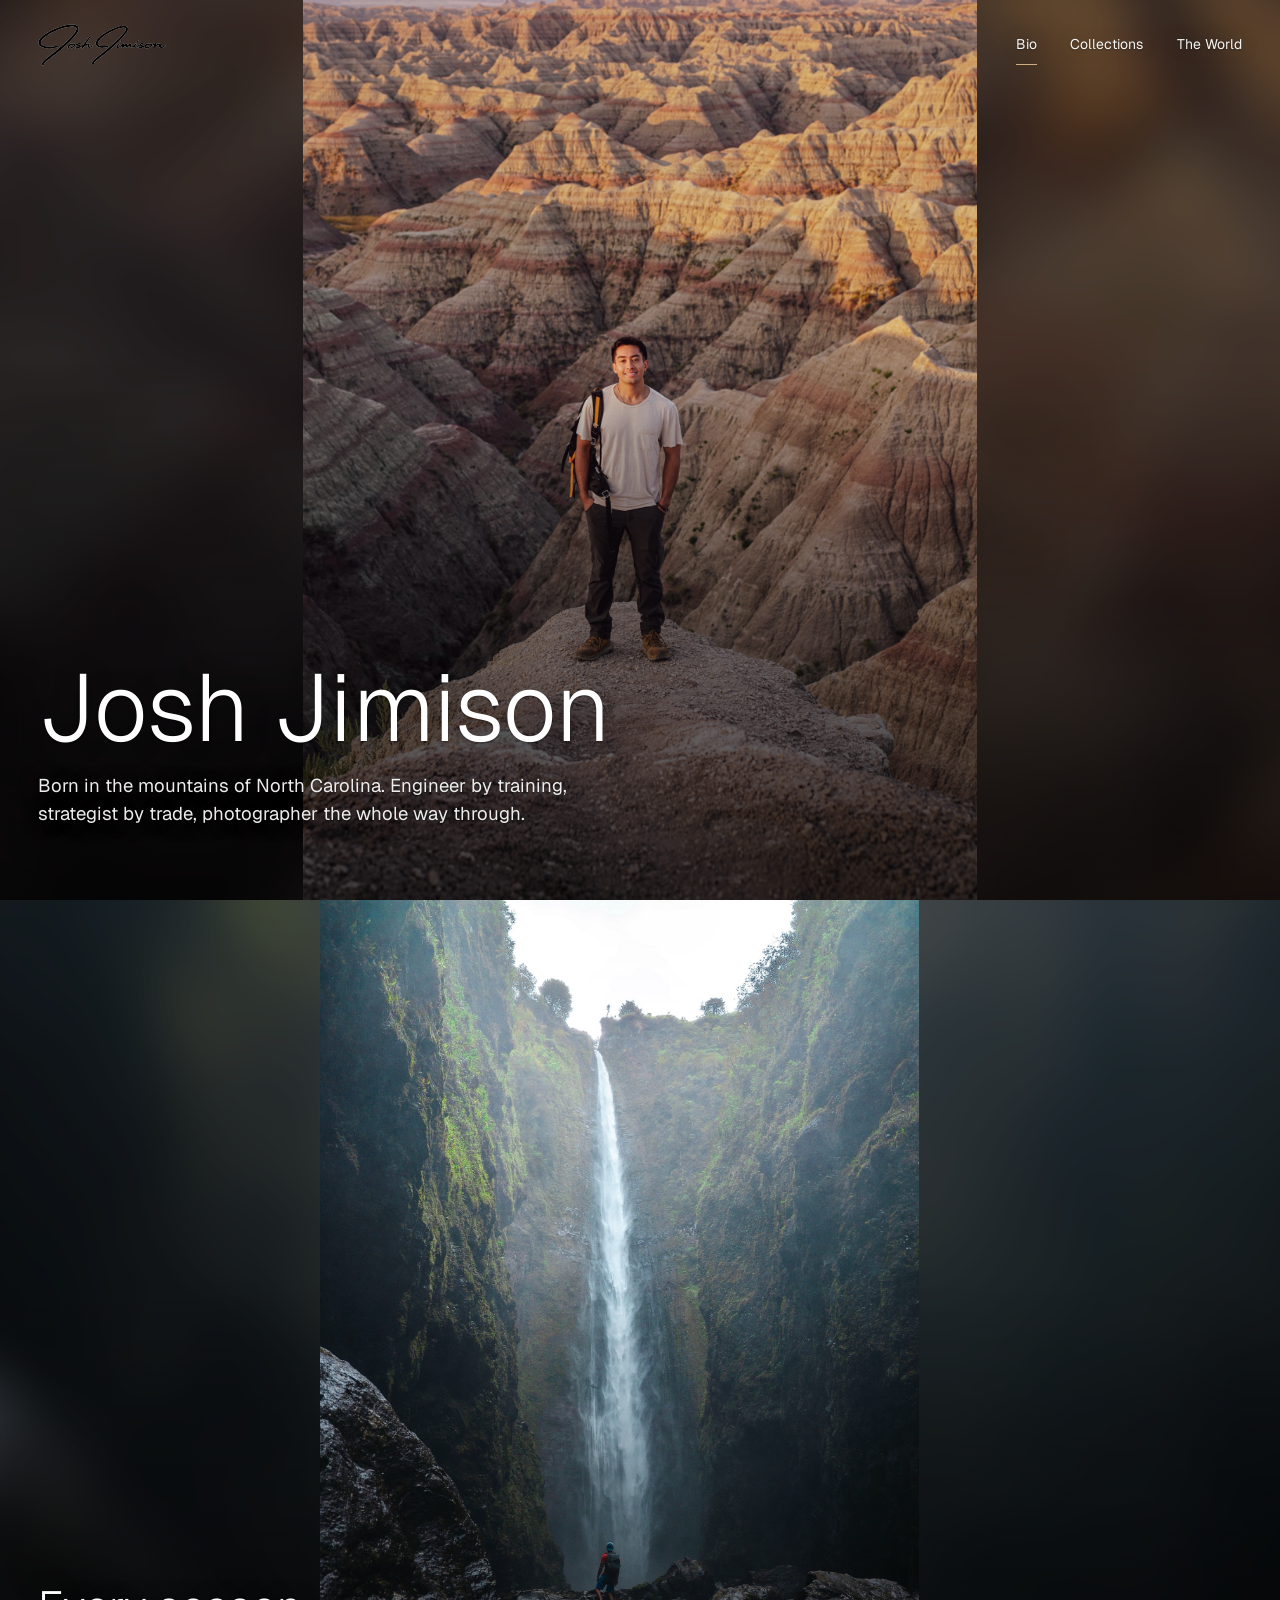
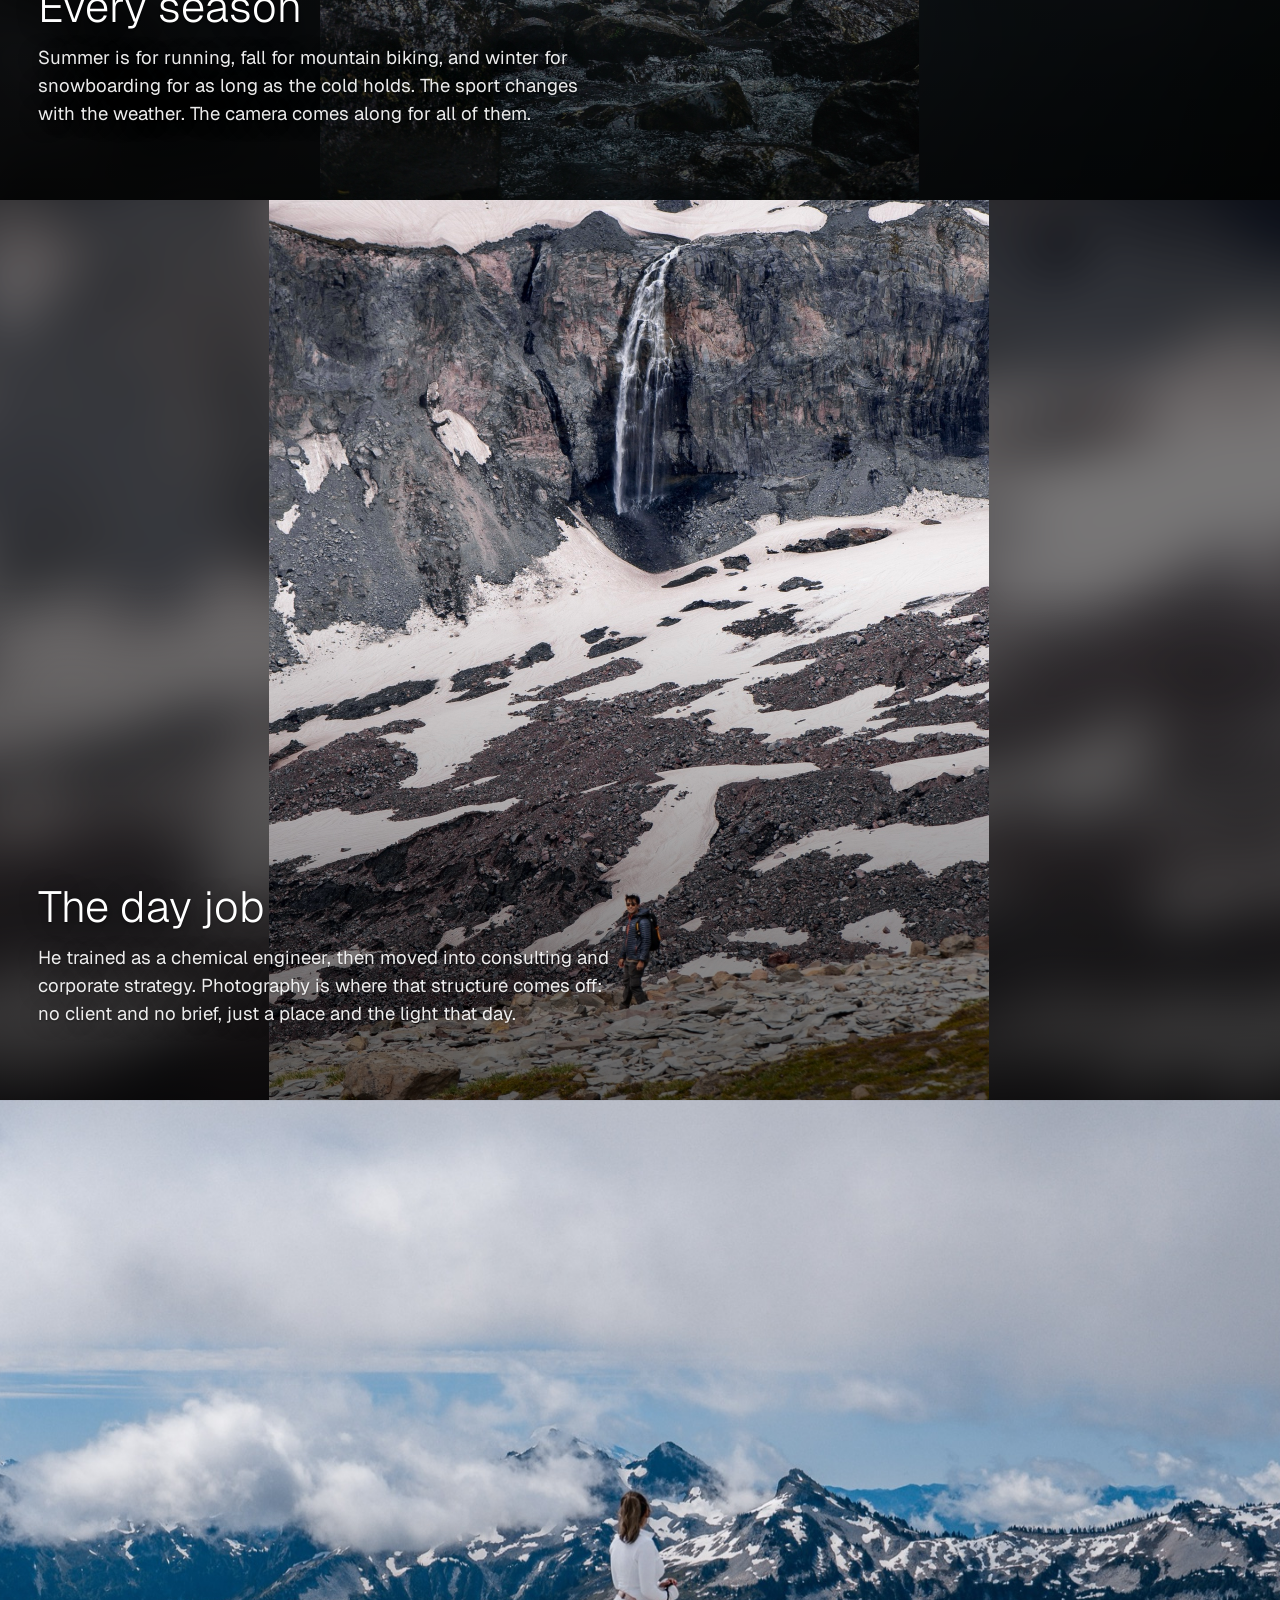
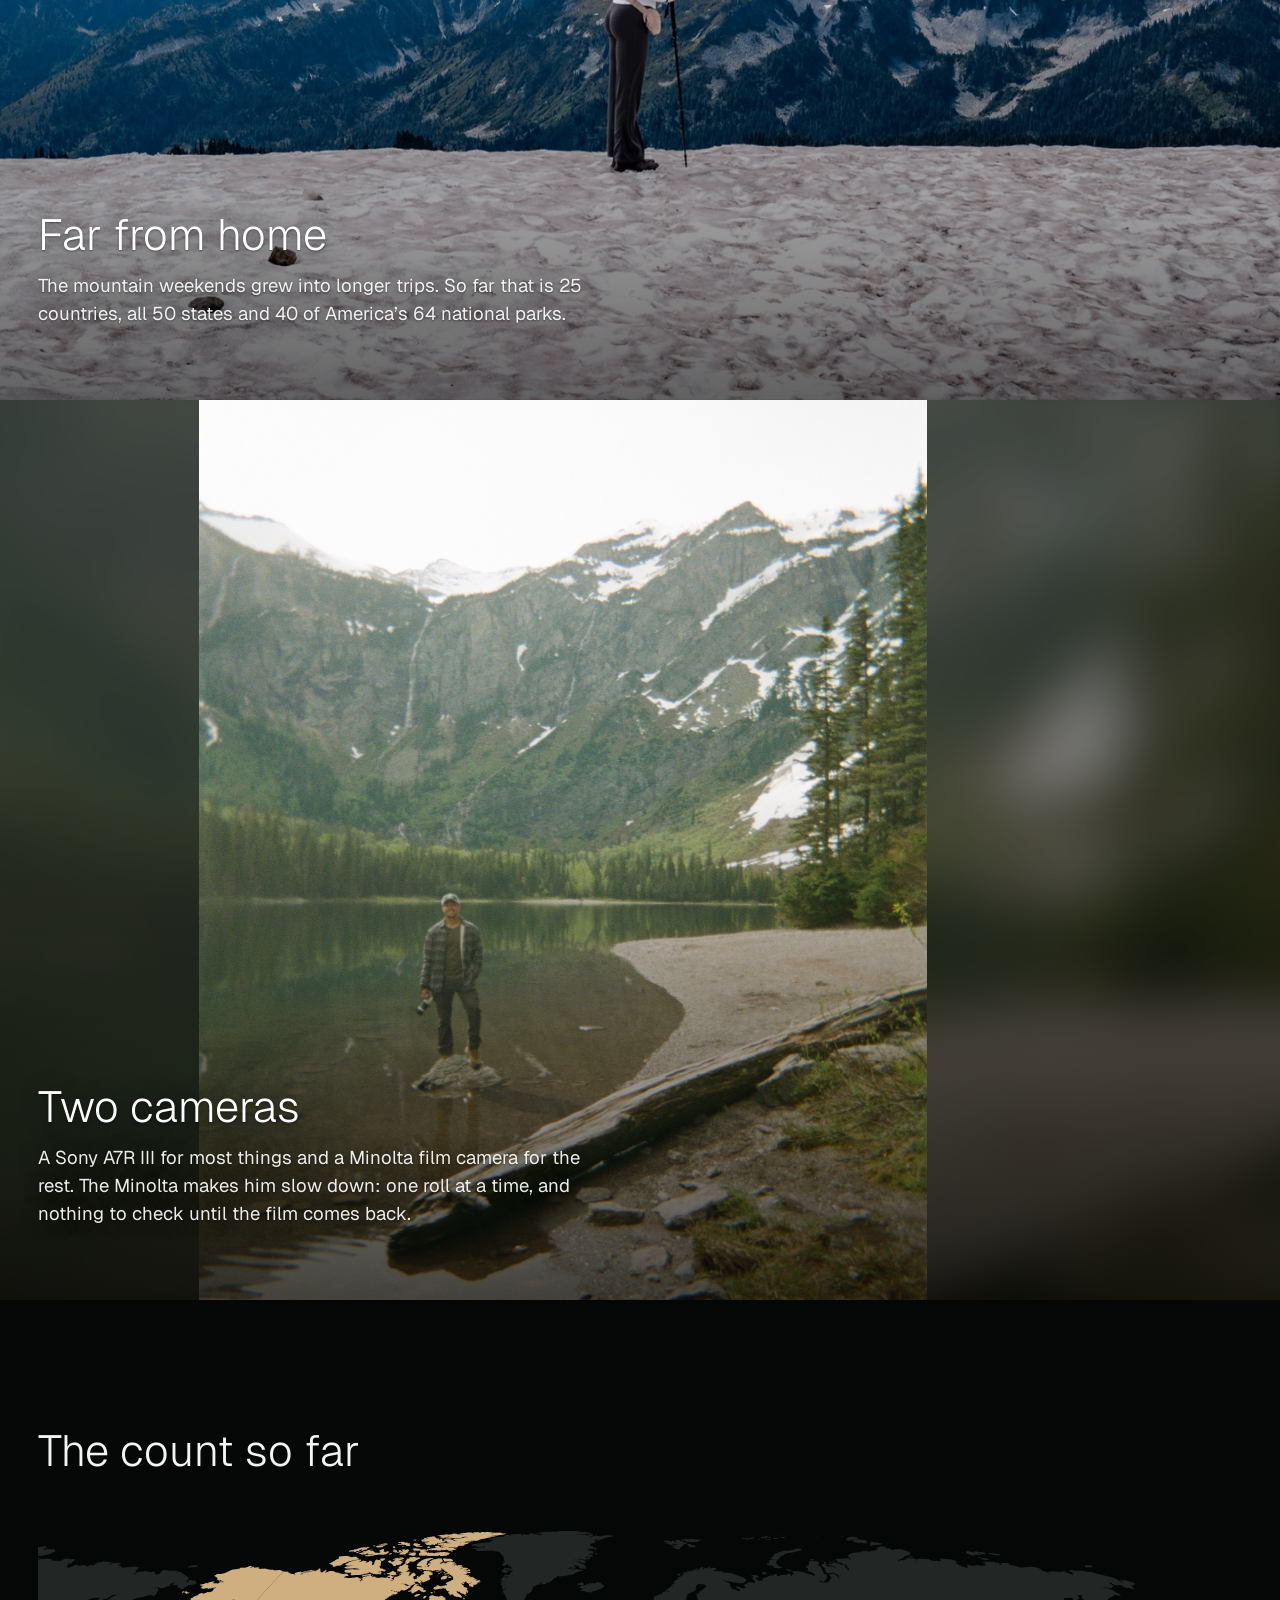
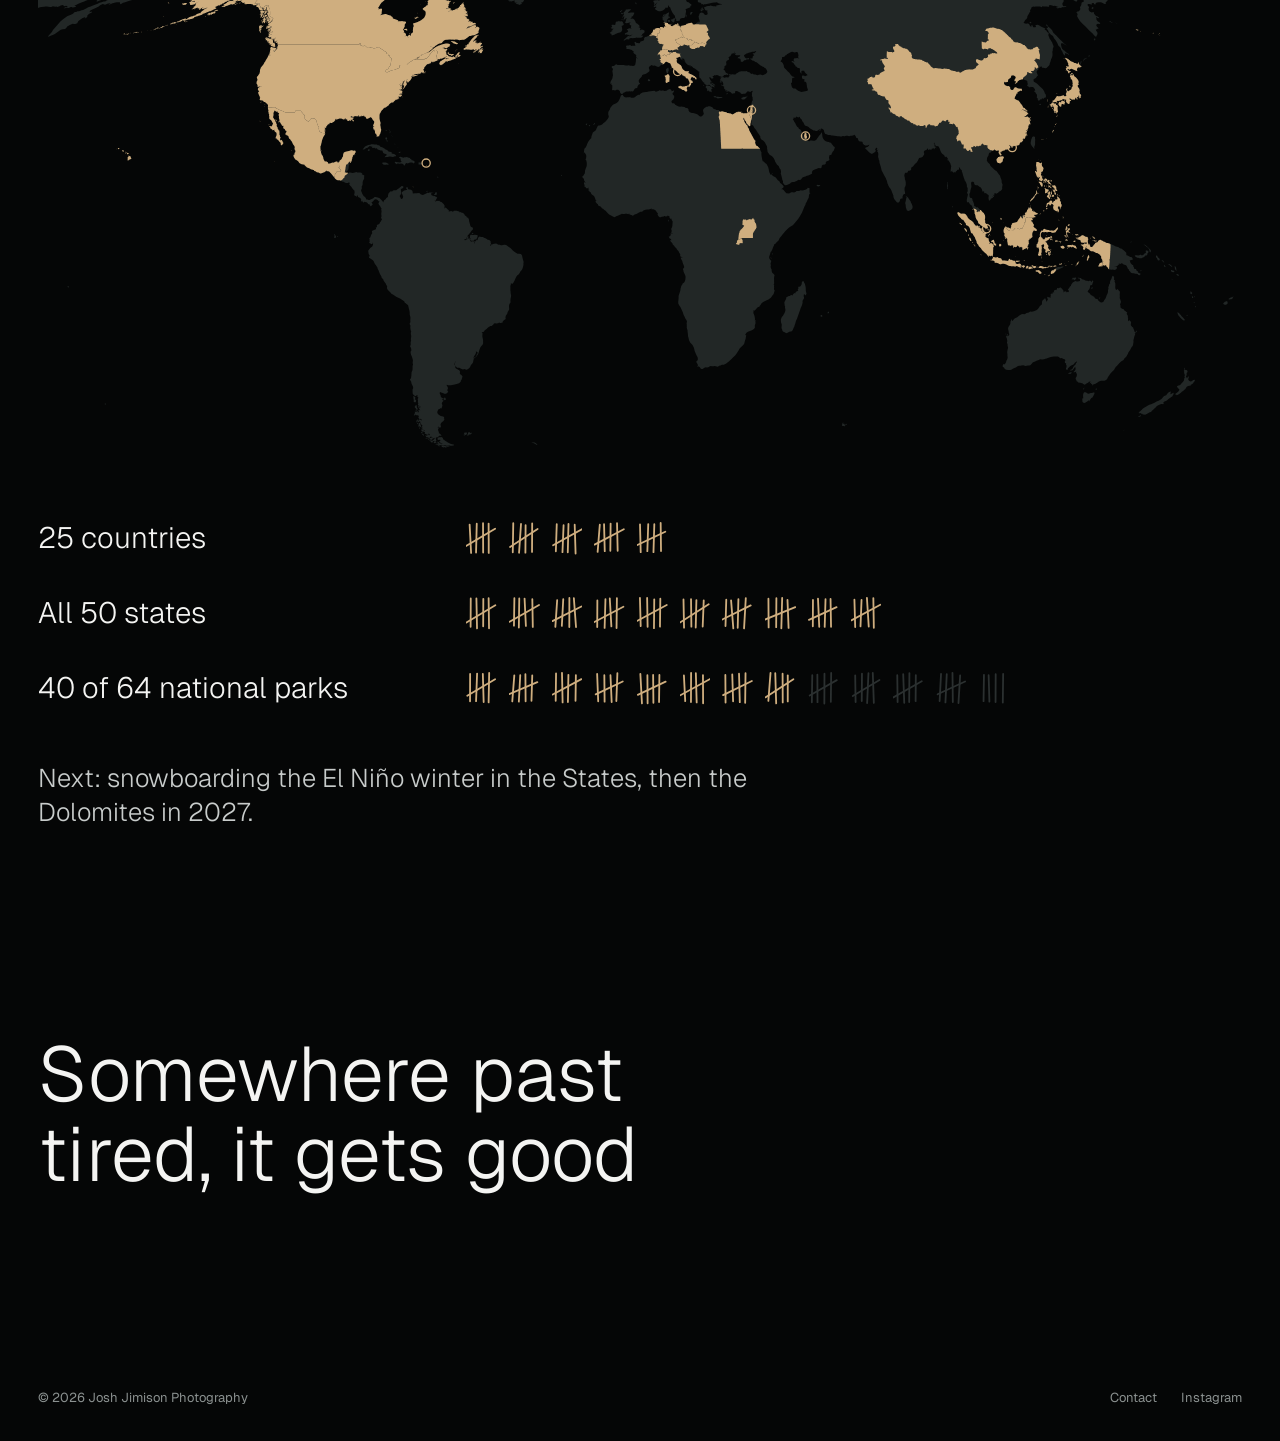
==== commit 285cd561: "Site edits: Some Souvenirs entrance, looping welcome, sticky menu, swipe viewer, new bio, fewer solo" ====
--- a/bio.html
+++ b/bio.html
@@ -12,13 +12,14 @@
 </head>
 <body class="dark">
 <header class="site-header wrap"><span class="logo-space" aria-hidden="true"></span><nav class="site-nav" aria-label="Main"><a href="bio.html" aria-current="page">Bio</a><a href="collections.html">Collections</a><a href="world.html">The World</a></nav></header><a class="logo" href="gallery.html" aria-label="Josh Jimison Photography, gallery"><span class="signature"><img class="sig-white" src="assets/signature-white.png" width="900" height="297" alt="" draggable="false"><img class="sig-black" src="assets/signature-black.png" width="900" height="297" alt="" draggable="false"></span></a>
-<main class="bio">
-<section class="bio-hero"><div class="bio-portrait"><span class="photo" style="aspect-ratio:1723 / 2304;background:#2c211b"><img src="assets/photos/JJ-ABOUT-01.jpg" srcset="assets/photos/JJ-ABOUT-01-sm.jpg 748w, assets/photos/JJ-ABOUT-01.jpg 1723w" sizes="(max-width: 760px) 100vw, 46vw" width="1723" height="2304" alt="Josh Jimison standing on a narrow ridge above the eroded formations of Badlands National Park at golden hour." draggable="false"></span></div>
-<div class="bio-intro"><h1>Josh Jimison</h1><p class="bio-lead">Born in the mountains of North Carolina. Engineer by training, strategist by trade, photographer the whole way through.</p></div></section>
-<section class="bio-story wrap" aria-label="Story"><article class="chapter"><div class="chapter-text"><h2>Every season</h2><p>Josh was born and raised outside Asheville, in the mountains of western North Carolina, and most of what he loves still runs on their calendar. Summer is for running, fall for mountain biking, and winter for snowboarding for as long as the cold holds.</p><p>The sport changes with the weather. The camera doesn't. It comes along for all of them, and it's the one thing that never gets put away.</p></div><figure class="chapter-photo chapter-fan" data-fan data-count="3"><div class="fan-stage"><button type="button" class="fan-item" style="--x:19%;--y:25%;--r:-3deg;--w:30%" data-photo="JJ-032" data-src="assets/photos/JJ-032.jpg" data-srcset="assets/photos/JJ-032-sm.jpg 1000w, assets/photos/JJ-032-md.jpg 1800w, assets/photos/JJ-032.jpg 2560w" data-thumb="assets/photos/JJ-032-sm.jpg" data-ar="1.779" data-wash="#d6d7e0" data-ink="#1f2029" data-alt="Two riders in helmets and goggles stand on a snowy ridge under a gray winter sky." data-title="First Chair" data-location="Revelstoke Mountain Resort, British Columbia, Canada" data-coords="50°57′ N 118°10′ W" data-story="" aria-label="View First Chair"><span class="photo" style="aspect-ratio:2560 / 1439;background:#1f2029"><img src="assets/photos/JJ-032.jpg" srcset="assets/photos/JJ-032-sm.jpg 1000w, assets/photos/JJ-032-md.jpg 1800w, assets/photos/JJ-032.jpg 2560w" sizes="(max-width: 760px) 34vw, 16vw" width="2560" height="1439" alt="Two riders in helmets and goggles stand on a snowy ridge under a gray winter sky." draggable="false" loading="lazy"></span></button><button type="button" class="fan-item" style="--x:81%;--y:22%;--r:4deg;--w:19%" data-photo="JJ-020" data-src="assets/photos/JJ-020.jpg" data-srcset="assets/photos/JJ-020-sm.jpg 800w, assets/photos/JJ-020-md.jpg 1440w, assets/photos/JJ-020.jpg 2048w" data-thumb="assets/photos/JJ-020-sm.jpg" data-ar="0.800" data-wash="#dfd8db" data-ink="#272023" data-alt="A lone hiker crosses a rocky moraine below a waterfall pouring off a dark cliff above lingering snowfields." data-title="How can this be earth" data-location="Mount Rainier National Park, Washington" data-coords="46°48′ N 121°43′ W" data-story="" aria-label="View How can this be earth"><span class="photo" style="aspect-ratio:2048 / 2560;background:#272023"><img src="assets/photos/JJ-020.jpg" srcset="assets/photos/JJ-020-sm.jpg 800w, assets/photos/JJ-020-md.jpg 1440w, assets/photos/JJ-020.jpg 2048w" sizes="(max-width: 760px) 34vw, 16vw" width="2048" height="2560" alt="A lone hiker crosses a rocky moraine below a waterfall pouring off a dark cliff above lingering snowfields." draggable="false" loading="lazy"></span></button><button type="button" class="fan-item" style="--x:79%;--y:79%;--r:-2deg;--w:19%" data-photo="JJ-001" data-src="assets/photos/JJ-001.jpg" data-srcset="assets/photos/JJ-001-sm.jpg 666w, assets/photos/JJ-001-md.jpg 1199w, assets/photos/JJ-001.jpg 1706w" data-thumb="assets/photos/JJ-001-sm.jpg" data-ar="0.666" data-wash="#d4dfe3" data-ink="#1c282b" data-alt="A lone hiker in a red shirt stands on wet boulders below a tall, thin waterfall in a narrow, moss-covered gorge." data-title="Skyfall" data-location="Maui, Hawaii" data-coords="20°48′ N 156°20′ W" data-story="" aria-label="View Skyfall"><span class="photo" style="aspect-ratio:1706 / 2560;background:#1c282b"><img src="assets/photos/JJ-001.jpg" srcset="assets/photos/JJ-001-sm.jpg 666w, assets/photos/JJ-001-md.jpg 1199w, assets/photos/JJ-001.jpg 1706w" sizes="(max-width: 760px) 34vw, 16vw" width="1706" height="2560" alt="A lone hiker in a red shirt stands on wet boulders below a tall, thin waterfall in a narrow, moss-covered gorge." draggable="false" loading="lazy"></span></button><button type="button" class="chapter-shot fan-main" style="--w:44.0%" data-photo="JJ-014" data-src="assets/photos/JJ-014.jpg" data-srcset="assets/photos/JJ-014-sm.jpg 809w, assets/photos/JJ-014-md.jpg 1456w, assets/photos/JJ-014.jpg 2071w" data-thumb="assets/photos/JJ-014-sm.jpg" data-ar="0.809" data-wash="#e0e2d4" data-ink="#292b1d" data-alt="A man holding a camera stands on a rock in a still alpine lake below snow-streaked cliffs, shot on film." data-title="Standing Still (for once)" data-location="Avalanche Lake, Glacier National Park, Montana" data-coords="48°39′ N 113°47′ W" data-story="" aria-label="View Standing Still (for once)"><span class="photo" style="aspect-ratio:2071 / 2560;background:#292b1d"><img src="assets/photos/JJ-014.jpg" srcset="assets/photos/JJ-014-sm.jpg 809w, assets/photos/JJ-014-md.jpg 1456w, assets/photos/JJ-014.jpg 2071w" sizes="(max-width: 760px) 60vw, 30vw" width="2071" height="2560" alt="A man holding a camera stands on a rock in a still alpine lake below snow-streaked cliffs, shot on film." draggable="false" loading="lazy"></span></button></div><figcaption>Standing Still (for once) · Glacier</figcaption></figure></article>
-<article class="chapter"><div class="chapter-text"><h2>The day job</h2><p>He trained as a chemical engineer, then moved into consulting and corporate strategy, where the work runs on models, deadlines and other people's priorities.</p><p>Photography is where that structure comes off. There's no client and no brief, just a place, the light that day, and whether he was willing to get there early. The engineer never fully clocks out, though. He still notices how a place was made, layer by layer and mineral by mineral.</p></div><figure class="chapter-photo chapter-fan" data-fan data-count="2"><div class="fan-stage"><button type="button" class="fan-item" style="--x:20%;--y:24%;--r:-4deg;--w:19%" data-photo="JJ-006" data-src="assets/photos/JJ-006.jpg" data-srcset="assets/photos/JJ-006-sm.jpg 666w, assets/photos/JJ-006-md.jpg 1200w, assets/photos/JJ-006.jpg 1707w" data-thumb="assets/photos/JJ-006-sm.jpg" data-ar="0.667" data-wash="#e5dbd1" data-ink="#2c241b" data-alt="A bighorn ram with curled horns grazes at the edge of a road below eroded badlands formations." data-title="Right of Way" data-location="Badlands National Park, South Dakota" data-coords="43°53′ N 102°14′ W" data-story="" aria-label="View Right of Way"><span class="photo" style="aspect-ratio:1707 / 2560;background:#2c241b"><img src="assets/photos/JJ-006.jpg" srcset="assets/photos/JJ-006-sm.jpg 666w, assets/photos/JJ-006-md.jpg 1200w, assets/photos/JJ-006.jpg 1707w" sizes="(max-width: 760px) 34vw, 16vw" width="1707" height="2560" alt="A bighorn ram with curled horns grazes at the edge of a road below eroded badlands formations." draggable="false" loading="lazy"></span></button><button type="button" class="fan-item" style="--x:80%;--y:76%;--r:3deg;--w:19%" data-photo="JJ-013" data-src="assets/photos/JJ-013.jpg" data-srcset="assets/photos/JJ-013-sm.jpg 562w, assets/photos/JJ-013-md.jpg 1011w, assets/photos/JJ-013.jpg 1439w" data-thumb="assets/photos/JJ-013-sm.jpg" data-ar="0.562" data-wash="#d3e3e2" data-ink="#1c2c2b" data-alt="A natural rock arch spans a narrow sea inlet between forested sea stacks." data-title="The Sea Took the Rest" data-location="Natural Bridges, Samuel H. Boardman State Scenic Corridor, Oregon" data-coords="42°11′ N 124°22′ W" data-story="" aria-label="View The Sea Took the Rest"><span class="photo" style="aspect-ratio:1439 / 2560;background:#1c2c2b"><img src="assets/photos/JJ-013.jpg" srcset="assets/photos/JJ-013-sm.jpg 562w, assets/photos/JJ-013-md.jpg 1011w, assets/photos/JJ-013.jpg 1439w" sizes="(max-width: 760px) 34vw, 16vw" width="1439" height="2560" alt="A natural rock arch spans a narrow sea inlet between forested sea stacks." draggable="false" loading="lazy"></span></button><button type="button" class="chapter-shot fan-main" style="--w:58.0%" data-photo="JJ-012" data-src="assets/photos/JJ-012.jpg" data-srcset="assets/photos/JJ-012-sm.jpg 1000w, assets/photos/JJ-012-md.jpg 1800w, assets/photos/JJ-012.jpg 2560w" data-thumb="assets/photos/JJ-012-sm.jpg" data-ar="1.779" data-wash="#d2d9e5" data-ink="#1b212c" data-alt="Crater Lake in pink alpenglow, with Wizard Island rising from still blue water below a snow-streaked rim." data-title="I Call Island" data-location="Crater Lake National Park, Oregon" data-coords="42°57′ N 122°08′ W" data-story="" aria-label="View I Call Island"><span class="photo" style="aspect-ratio:2560 / 1439;background:#1b212c"><img src="assets/photos/JJ-012.jpg" srcset="assets/photos/JJ-012-sm.jpg 1000w, assets/photos/JJ-012-md.jpg 1800w, assets/photos/JJ-012.jpg 2560w" sizes="(max-width: 760px) 60vw, 30vw" width="2560" height="1439" alt="Crater Lake in pink alpenglow, with Wizard Island rising from still blue water below a snow-streaked rim." draggable="false" loading="lazy"></span></button></div><figcaption>I Call Island · Crater Lake</figcaption></figure></article>
-<article class="chapter"><div class="chapter-text"><h2>Far from home</h2><p>The mountain weekends grew into longer trips. So far that's 25 countries, all 50 states and 40 of America's 64 national parks, from the fishing villages of Hong Kong to the Great Wall.</p><p>Most of the work is landscape and travel, with wildlife and people when they turn up.</p></div><figure class="chapter-photo chapter-fan" data-fan data-count="5"><div class="fan-stage"><button type="button" class="fan-item" style="--x:19%;--y:22%;--r:-4deg;--w:19%" data-photo="JJ-009" data-src="assets/photos/JJ-009.jpg" data-srcset="assets/photos/JJ-009-sm.jpg 562w, assets/photos/JJ-009-md.jpg 1011w, assets/photos/JJ-009.jpg 1439w" data-thumb="assets/photos/JJ-009-sm.jpg" data-ar="0.562" data-wash="#e2dfd4" data-ink="#2b281d" data-alt="The bronze Tian Tan Buddha sits above a long stairway busy with visitors." data-title="The Root Chakra" data-location="Tian Tan Buddha, Lantau Island, Hong Kong" data-coords="22°15′ N 113°54′ E" data-story="" aria-label="View The Root Chakra"><span class="photo" style="aspect-ratio:1439 / 2560;background:#2b281d"><img src="assets/photos/JJ-009.jpg" srcset="assets/photos/JJ-009-sm.jpg 562w, assets/photos/JJ-009-md.jpg 1011w, assets/photos/JJ-009.jpg 1439w" sizes="(max-width: 760px) 34vw, 16vw" width="1439" height="2560" alt="The bronze Tian Tan Buddha sits above a long stairway busy with visitors." draggable="false" loading="lazy"></span></button><button type="button" class="fan-item" style="--x:81%;--y:24%;--r:3deg;--w:19%" data-photo="JJ-011" data-src="assets/photos/JJ-011.jpg" data-srcset="assets/photos/JJ-011-sm.jpg 562w, assets/photos/JJ-011-md.jpg 1011w, assets/photos/JJ-011.jpg 1439w" data-thumb="assets/photos/JJ-011-sm.jpg" data-ar="0.562" data-wash="#ead9cc" data-ink="#2c221b" data-alt="Hongyadong's stacked, lantern-lit buildings climb a cliffside above a busy road at night." data-title="City Climb" data-location="Hongyadong, Chongqing, China" data-coords="29°34′ N 106°35′ E" data-story="" aria-label="View City Climb"><span class="photo" style="aspect-ratio:1439 / 2560;background:#2c221b"><img src="assets/photos/JJ-011.jpg" srcset="assets/photos/JJ-011-sm.jpg 562w, assets/photos/JJ-011-md.jpg 1011w, assets/photos/JJ-011.jpg 1439w" sizes="(max-width: 760px) 34vw, 16vw" width="1439" height="2560" alt="Hongyadong's stacked, lantern-lit buildings climb a cliffside above a busy road at night." draggable="false" loading="lazy"></span></button><button type="button" class="fan-item" style="--x:21%;--y:79%;--r:2deg;--w:30%" data-photo="JJ-022" data-src="assets/photos/JJ-022.jpg" data-srcset="assets/photos/JJ-022-sm.jpg 1000w, assets/photos/JJ-022-md.jpg 1800w, assets/photos/JJ-022.jpg 2560w" data-thumb="assets/photos/JJ-022-sm.jpg" data-ar="1.050" data-wash="#ccd8ea" data-ink="#1b222c" data-alt="Fenghuang's covered bridge and riverside buildings light up at blue hour along the Tuo River." data-title="Last Light on the Tuo" data-location="Fenghuang Ancient Town, Hunan, China" data-coords="27°57′ N 109°36′ E" data-story="" aria-label="View Last Light on the Tuo"><span class="photo" style="aspect-ratio:2560 / 2439;background:#1b222c"><img src="assets/photos/JJ-022.jpg" srcset="assets/photos/JJ-022-sm.jpg 1000w, assets/photos/JJ-022-md.jpg 1800w, assets/photos/JJ-022.jpg 2560w" sizes="(max-width: 760px) 34vw, 16vw" width="2560" height="2439" alt="Fenghuang's covered bridge and riverside buildings light up at blue hour along the Tuo River." draggable="false" loading="lazy"></span></button><button type="button" class="fan-item" style="--x:80%;--y:77%;--r:-3deg;--w:19%" data-photo="JJ-035" data-src="assets/photos/JJ-035.jpg" data-srcset="assets/photos/JJ-035-sm.jpg 562w, assets/photos/JJ-035-md.jpg 1011w, assets/photos/JJ-035.jpg 1439w" data-thumb="assets/photos/JJ-035-sm.jpg" data-ar="0.562" data-wash="#e4e6d0" data-ink="#2a2c1b" data-alt="The Great Wall climbs a green ridge toward a distant watchtower in the haze." data-title="Great Walls" data-location="Great Wall of China, near Beijing" data-coords="40°22′ N 116°01′ E" data-story="" aria-label="View Great Walls"><span class="photo" style="aspect-ratio:1439 / 2560;background:#2a2c1b"><img src="assets/photos/JJ-035.jpg" srcset="assets/photos/JJ-035-sm.jpg 562w, assets/photos/JJ-035-md.jpg 1011w, assets/photos/JJ-035.jpg 1439w" sizes="(max-width: 760px) 34vw, 16vw" width="1439" height="2560" alt="The Great Wall climbs a green ridge toward a distant watchtower in the haze." draggable="false" loading="lazy"></span></button><button type="button" class="fan-item" style="--x:50%;--y:93%;--r:1deg;--w:19%" data-photo="JJ-029" data-src="assets/photos/JJ-029.jpg" data-srcset="assets/photos/JJ-029-sm.jpg 562w, assets/photos/JJ-029-md.jpg 1012w, assets/photos/JJ-029.jpg 1440w" data-thumb="assets/photos/JJ-029-sm.jpg" data-ar="0.563" data-wash="#cceaea" data-ink="#1b2c2c" data-alt="Dozens of moon jellyfish drift through clear teal water." data-title="Busy Traffic" data-location="Resurrection Bay, Alaska" data-coords="59°52′ N 149°38′ W" data-story="" aria-label="View Busy Traffic"><span class="photo" style="aspect-ratio:1440 / 2560;background:#1b2c2c"><img src="assets/photos/JJ-029.jpg" srcset="assets/photos/JJ-029-sm.jpg 562w, assets/photos/JJ-029-md.jpg 1012w, assets/photos/JJ-029.jpg 1440w" sizes="(max-width: 760px) 34vw, 16vw" width="1440" height="2560" alt="Dozens of moon jellyfish drift through clear teal water." draggable="false" loading="lazy"></span></button><button type="button" class="chapter-shot fan-main" style="--w:58.0%" data-photo="JJ-034" data-src="assets/photos/JJ-034.jpg" data-srcset="assets/photos/JJ-034-sm.jpg 1000w, assets/photos/JJ-034-md.jpg 1800w, assets/photos/JJ-034.jpg 2560w" data-thumb="assets/photos/JJ-034-sm.jpg" data-ar="1.779" data-wash="#eae7cc" data-ink="#2c2b1b" data-alt="A fishing boat hung with bright flags is moored beside the stilt houses of Tai O in late afternoon light." data-title="Home Port" data-location="Tai O, Lantau Island, Hong Kong" data-coords="22°15′ N 113°52′ E" data-story="" aria-label="View Home Port"><span class="photo" style="aspect-ratio:2560 / 1439;background:#2c2b1b"><img src="assets/photos/JJ-034.jpg" srcset="assets/photos/JJ-034-sm.jpg 1000w, assets/photos/JJ-034-md.jpg 1800w, assets/photos/JJ-034.jpg 2560w" sizes="(max-width: 760px) 60vw, 30vw" width="2560" height="1439" alt="A fishing boat hung with bright flags is moored beside the stilt houses of Tai O in late afternoon light." draggable="false" loading="lazy"></span></button></div><figcaption>Home Port · Hong Kong</figcaption></figure></article>
-<article class="chapter"><div class="chapter-text"><h2>Two cameras</h2><p>He shoots a Sony A7R III for most things and a Minolta film camera for the rest.</p><p>The Sony is quick and forgiving. The Minolta makes him slow down: one roll at a time, and nothing to check until the film comes back.</p></div><figure class="chapter-photo chapter-fan" data-fan data-count="3"><div class="fan-stage"><button type="button" class="fan-item" style="--x:19%;--y:25%;--r:-3deg;--w:19%" data-photo="JJ-003" data-src="assets/photos/JJ-003.jpg" data-srcset="assets/photos/JJ-003-sm.jpg 665w, assets/photos/JJ-003.jpg 1363w" data-thumb="assets/photos/JJ-003-sm.jpg" data-ar="0.666" data-wash="#d3e0e3" data-ink="#1c282c" data-alt="A single bison grazes in a broad meadow beneath dark forest and a snow-covered mountain." data-title="One-Thirds" data-location="Yellowstone National Park, Wyoming" data-coords="44°39′ N 110°28′ W" data-story="" aria-label="View One-Thirds"><span class="photo" style="aspect-ratio:1363 / 2048;background:#1c282c"><img src="assets/photos/JJ-003.jpg" srcset="assets/photos/JJ-003-sm.jpg 665w, assets/photos/JJ-003.jpg 1363w" sizes="(max-width: 760px) 34vw, 16vw" width="1363" height="2048" alt="A single bison grazes in a broad meadow beneath dark forest and a snow-covered mountain." draggable="false" loading="lazy"></span></button><button type="button" class="fan-item" style="--x:81%;--y:22%;--r:4deg;--w:30%" data-photo="JJ-004" data-src="assets/photos/JJ-004.jpg" data-srcset="assets/photos/JJ-004-sm.jpg 1000w, assets/photos/JJ-004.jpg 2048w" data-thumb="assets/photos/JJ-004-sm.jpg" data-ar="1.501" data-wash="#cfe1e8" data-ink="#1b282c" data-alt="Three snow-streaked granite peaks of the Teton Range against a deep blue sky." data-title="What the Trappers Saw" data-location="Grand Teton National Park, Wyoming" data-coords="43°44′ N 110°48′ W" data-story="" aria-label="View What the Trappers Saw"><span class="photo" style="aspect-ratio:2048 / 1364;background:#1b282c"><img src="assets/photos/JJ-004.jpg" srcset="assets/photos/JJ-004-sm.jpg 1000w, assets/photos/JJ-004.jpg 2048w" sizes="(max-width: 760px) 34vw, 16vw" width="2048" height="1364" alt="Three snow-streaked granite peaks of the Teton Range against a deep blue sky." draggable="false" loading="lazy"></span></button><button type="button" class="fan-item" style="--x:79%;--y:79%;--r:-2deg;--w:30%" data-photo="JJ-005" data-src="assets/photos/JJ-005.jpg" data-srcset="assets/photos/JJ-005-sm.jpg 1000w, assets/photos/JJ-005.jpg 2048w" data-thumb="assets/photos/JJ-005-sm.jpg" data-ar="1.501" data-wash="#dbe3d4" data-ink="#232b1c" data-alt="Three bison graze on a pale grassy flat in front of a line of trees." data-title="Grazing Rights" data-location="Grand Teton National Park, Wyoming" data-coords="43°50′ N 110°28′ W" data-story="" aria-label="View Grazing Rights"><span class="photo" style="aspect-ratio:2048 / 1364;background:#232b1c"><img src="assets/photos/JJ-005.jpg" srcset="assets/photos/JJ-005-sm.jpg 1000w, assets/photos/JJ-005.jpg 2048w" sizes="(max-width: 760px) 34vw, 16vw" width="2048" height="1364" alt="Three bison graze on a pale grassy flat in front of a line of trees." draggable="false" loading="lazy"></span></button><button type="button" class="chapter-shot fan-main" style="--w:58.0%" data-photo="JJ-007" data-src="assets/photos/JJ-007.jpg" data-srcset="assets/photos/JJ-007-sm.jpg 1000w, assets/photos/JJ-007-md.jpg 1800w, assets/photos/JJ-007.jpg 2560w" data-thumb="assets/photos/JJ-007-sm.jpg" data-ar="1.509" data-wash="#e0dcd6" data-ink="#29251f" data-alt="A bighorn ram stands on a ridge in hazy light, the picture split across two overlapping film frames." data-title="Between Frames" data-location="Badlands National Park, South Dakota" data-coords="43°51′ N 102°20′ W" data-story="" aria-label="View Between Frames"><span class="photo" style="aspect-ratio:2560 / 1697;background:#29251f"><img src="assets/photos/JJ-007.jpg" srcset="assets/photos/JJ-007-sm.jpg 1000w, assets/photos/JJ-007-md.jpg 1800w, assets/photos/JJ-007.jpg 2560w" sizes="(max-width: 760px) 60vw, 30vw" width="2560" height="1697" alt="A bighorn ram stands on a ridge in hazy light, the picture split across two overlapping film frames." draggable="false" loading="lazy"></span></button></div><figcaption>Between Frames · Badlands</figcaption></figure></article></section>
+<main class="bio bio-v2">
+<div class="bio-panels">
+<section class="bio-panel is-portrait" style="--focus:50% 55%"><img class="bio-backdrop" src="assets/photos/JJ-ABOUT-01-sm.jpg" alt="" aria-hidden="true" draggable="false"><img class="bio-photo" src="assets/photos/JJ-ABOUT-01.jpg" srcset="assets/photos/JJ-ABOUT-01-sm.jpg 748w, assets/photos/JJ-ABOUT-01.jpg 1723w" sizes="100vw" width="1723" height="2304" alt="Josh Jimison standing on a narrow ridge above the eroded formations of Badlands National Park at golden hour." draggable="false"><div class="bio-panel-text wrap"><h1>Josh Jimison</h1><p data-draft="JJ-ABOUT-01">Born in the mountains of North Carolina. Engineer by training, strategist by trade, photographer the whole way through.</p></div></section>
+<section class="bio-panel is-portrait" style="--focus:47% 72%"><img class="bio-backdrop" src="assets/photos/JJ-001-sm.jpg" alt="" aria-hidden="true" draggable="false" loading="lazy"><img class="bio-photo" src="assets/photos/JJ-001.jpg" srcset="assets/photos/JJ-001-sm.jpg 666w, assets/photos/JJ-001-md.jpg 1199w, assets/photos/JJ-001.jpg 1706w" sizes="100vw" width="1706" height="2560" alt="Josh stands on wet boulders below a tall, thin waterfall in a narrow, moss-covered gorge." draggable="false" loading="lazy"><div class="bio-panel-text wrap"><h2>Every season</h2><p data-draft="JJ-001">Summer is for running, fall for mountain biking, and winter for snowboarding for as long as the cold holds. The sport changes with the weather. The camera comes along for all of them.</p></div></section>
+<section class="bio-panel is-portrait" style="--focus:48% 78%"><img class="bio-backdrop" src="assets/photos/JJ-020-sm.jpg" alt="" aria-hidden="true" draggable="false" loading="lazy"><img class="bio-photo" src="assets/photos/JJ-020.jpg" srcset="assets/photos/JJ-020-sm.jpg 800w, assets/photos/JJ-020-md.jpg 1440w, assets/photos/JJ-020.jpg 2048w" sizes="100vw" width="2048" height="2560" alt="Josh crosses a rocky moraine below a waterfall pouring off a dark cliff above lingering snowfields." draggable="false" loading="lazy"><div class="bio-panel-text wrap"><h2>The day job</h2><p data-draft="JJ-020">He trained as a chemical engineer, then moved into consulting and corporate strategy. Photography is where that structure comes off: no client and no brief, just a place and the light that day.</p></div></section>
+<section class="bio-panel is-landscape" style="--focus:49% 55%"><img class="bio-backdrop" src="assets/photos/JJ-031-sm.jpg" alt="" aria-hidden="true" draggable="false" loading="lazy"><img class="bio-photo" src="assets/photos/JJ-031.jpg" srcset="assets/photos/JJ-031-sm.jpg 1000w, assets/photos/JJ-031-md.jpg 1800w, assets/photos/JJ-031.jpg 2560w" sizes="100vw" width="2560" height="1442" alt="Josh stands with trekking poles on a snowfield facing a jagged, snow-streaked range half hidden in cloud." draggable="false" loading="lazy"><div class="bio-panel-text wrap"><h2>Far from home</h2><p data-draft="JJ-031">The mountain weekends grew into longer trips. So far that is 25 countries, all 50 states and 40 of America’s 64 national parks.</p></div></section>
+<section class="bio-panel is-portrait" style="--focus:36% 55%"><img class="bio-backdrop" src="assets/photos/JJ-014-sm.jpg" alt="" aria-hidden="true" draggable="false" loading="lazy"><img class="bio-photo" src="assets/photos/JJ-014.jpg" srcset="assets/photos/JJ-014-sm.jpg 809w, assets/photos/JJ-014-md.jpg 1456w, assets/photos/JJ-014.jpg 2071w" sizes="100vw" width="2071" height="2560" alt="Josh, holding a camera, stands on a rock in a still alpine lake below snow-streaked cliffs, shot on film." draggable="false" loading="lazy"><div class="bio-panel-text wrap"><h2>Two cameras</h2><p data-draft="JJ-014">A Sony A7R III for most things and a Minolta film camera for the rest. The Minolta makes him slow down: one roll at a time, and nothing to check until the film comes back.</p></div></section>
+</div>
 <section class="record wrap" aria-labelledby="record-title" data-record>
 <div class="record-head"><h2 id="record-title">The count so far</h2></div>
 <div class="record-map"><svg viewBox="0 0 1000 443.6" role="img" aria-label="World map with the countries Josh has visited lit up"><path class="record-land" d="M993.9 304.7l-.7 .6l-.8 .9l.8-.3l-.5 .6l-.9 .3l-1 0l-.8 .4l-.7-.5l.8-.5l.7-.5l.8-.2l.8-.4l.9-.2zM895.1 291.1l-.4 .9l.4 .9l.3 1.1l0 1.5l-.1 1.4l.2 1.3l.5 1l.8-.5l.7-.3l.4 .9l.6 .6l.6 .6l.1 1.1l-.2 .9l.1 1.3l0 1.1l-.1 1l.5 1.1l.5 1.6l0 .8l-.4 1.1l-.3 1l.4 .7l-.1 1.1l.4 .8l.8 .5l.7 .5l.9 .1l.5 1.1l.8 .4l.7 .6l.9 .7l-.5 .9l.4 .9l.6 .9l0 1.1l.2 1l-.1 .8l.1 1l.6 .5l.4-1l.5 .6l.7 .6l.3 1.1l-.2 .9l-.1 .9l.4 .8l.8 1l.8 .4l.3 1.2l.5 .8l.2 1.1l.6 1.1l-.2 .8l.3 .8l-.6 1.2l-.5 2.2l-.4 1.4l.1 1.2l-.1 .9l-.3 1.6l-.3 1l-.6 .6l-.6 .8l-.9 2l-.6 .8l-.9 1.3l-.4 1.1l-.6 1l-.3 .7l-.9 1.2l-1 .8l-.5 .9l-.8 .8l-.7 .4l-1.1 .7l-.6 .6l-.7 .7l-.5 .7l-.9 1l-.6 .6l-.9 .9l-.5 .7l-.5 .8l-.4 .8l-.6 .5l-1.4 1.4l-.8 .8l-.6 .9l-.5 .8l-.8 1.1l-.7 1.2l-.3 .9l-.7 .6l-1 .6l-.8 .2l-.9 0l-1.8 .1l-1.1 .3l-.9 .4l-.8 .6l-2.1 1.4l-1.2 .1l-.5 .6l-.3 .8l-.1-.9l-.7-.6l-.8-.4l.7-.7l-1 .2l-.8 .4l.6-.8l.4-.8l-1.4 .2l-.6 .7l-1.1 .5l-1.1 .8l-.9 .4l-.9-.6l-.9-.6l-1.1-.2l-1-.4l-.7 .4l-.8-1l-.9-.2l-.5-1.2l-.5-.9l.1-1l.7-1l.2-1.2l0-.9l-.5-.9l-.3-.8l.9-.3l-.9 .1l-1.3 .4l-.8 0l.6-.7l1-1.2l.3-.9l-.2-1l-.1-.9l-.8 .9l-.5 .9l-1 1.3l-1.1 .2l-.9 .2l.6-1.1l.9 0l.7-1l.4-1.1l1-1.3l1.1-.9l.1-.9l.7-.7l.2-1l-.9 .6l-.9 .7l-.5 .8l-.6 .6l-.9 .4l-1 .5l-.7 .4l-1.3 1.3l-.7 .6l-.3 1.1l-1 0l-.4-1l.4-.8l.2-1.4l-.5-1.1l.1-.9l-1-.6l-.1-1.3l.6-.7l-.8-.9l-.9-.2l-1.5-.8l-1.2 .2l-1.2-1l-.7-.5l-1 0l-2.4 .1l-1.5 .2l-1.1 .1l-1.9 .7l-1.5 .6l-1.1 .3l-1.1 .3l-1.5 .2l-1.6-.2l-1.8 .8l-.9 .4l-1.6 .8l-1.1 .3l-.9 .5l-.8 1.1l-1.2 1.2l-.9 .2l-1 0l-2.3 .3l-.9-.4l-.8-.1l-1.6 .1l-.8 .2l-.9 0l-1 .2l-.7 .4l-.8 .8l-1 .3l-1.8 .9l-1.3 .8l-.8 .2l-1.9 0l-1.5-.2l-1.2-.6l-.4-.9l-.9-.7l-.6-.8l.3-.8l.4-.9l.8 .4l.9-.9l.6-1.2l.2-1.1l.6-.8l.5-1.7l-.2-1.9l0-1.1l-.2-1.3l.1-1.1l.3-1.6l.3-.9l0-1l-.4-.8l.1-1.1l-.3-.8l-.3-1l.3-1.4l-.5-2.3l-.7-1.4l.3-.9l.3 1l.9-.4l-.5-.7l-.2-1.3l.7 .4l-.2 .9l.6 .7l.7-.6l.3-.9l-.4-1l-.2-1.2l-.3-1.6l-.2-.8l.2-1l.4-.8l1-1.5l.4-1.3l0-1.2l.5-1l.7-1.3l.2 .8l-.1 1l.8-.5l.9-1.3l.8-.6l.9-.4l.9-.4l1-.8l.8-.7l1.8-1l1.1-.2l1.1 .2l.8-.3l1.2-.7l1.1-.3l.8-.2l1.2-.9l1.2 .2l1.8-.4l2-.8l.9-.6l1.1-1.2l.6-1l.6-.9l.7-.4l.8-.8l0-1.4l.1-.9l.5-1l.8-.6l.6-.5l.5-.8l.6 1l.5 1.4l.3 .8l.3-1l.7-.7l-.2-.9l-.4-.8l.4-.8l.8 .4l1.1 .1l1 0l-.7-.6l.6-.6l-.4-.8l.3-.9l.8-.4l.8 .3l-.3-1l.7-.4l.8 .2l-.4-.9l.5-.8l.8-.6l.6 .5l.7-.8l.2-1l.9 .2l1.1-.2l.4-.7l1 .6l.9 .8l.5 1l.7 .7l-.5 1.2l.9-.6l.8-.4l1.1 .4l.3 .8l.2-.8l.8 .5l.7-.7l-.1-.8l-.8-.6l.9-1.2l.5-.7l.3-.8l.9-.4l.1-.9l.6-.9l.5-.7l.5-.7l1-.3l.8-.6l1.3 .4l1 0l.8-.2l.9-.3l0-1l-.3-1.1l-.9 .1l-.8-.7l.9 0l1.1 .2l.8 .1l.6 .7l.9 .5l1.2 .2l.9 .6l.8 .2l.9 .1l.9 .4l1-.5l.7-.5l-.3 .8l.8 .1l.4 .8l.4-.8l.5-.8l.6 .9l-.7 1.8l-.4 1.4l-.8-.1l-.7 .4l-.2 1l-.1 1l-.5 1l-.9 1.1l-.5 .9l1 .9l.9 .8l.5 .8l.6 .6l.8 .2l.7 .6l1 .5l.4 .8l.8 .8l1 .2l1 .4l.2 .8l.7 .7l1.1 .7l.8 .3l.9-.2l1-.7l.3-.7l1.2-1.8l.6-1.3l.3-1.1l.4-.9l.6-1.3l.2-1.1l0-1.3l.4-1l-.2-1.1l.3-.8l.4-1l.1-1l.8-.5l-.2-.8l.3-1.5l.9-1.4l.4-1.2l.2-1l.7-.5l.8 .7l.2 .9l-.1 1.1l.1 .8zM988.3 308.6l.4 .7l0 1.1l-.6 .6l-.9 .4l-.9 0l-.9-.3l-.4-.8l.6-.5l.8-.9l.9-.2l.9-.3zM947.4 317.9l.9 .4l.8 1l.7 .6l.5 1l.6 .6l.9 .8l.6 .8l.7 .7l-.4 .9l-.8-.3l-.9-.6l-.7-.8l-.8-.7l-.9-1l-.7-1l-.5-.9l-.3-.8l-.2-.8zM854.8 250l.7-.7l.5-.6l.7-.9l.8 .5l0 .8l-1 .7l.2 .8l.7 .4l.5 .8l-.8-.2l-.9-.3l-.9 0l0 .9l.2 1.3l.3 .7l.4 .8l-1-1l-.6-.8l.1-1l-.4-1.1l0-.8l-.4-1.3l.3-1l.3-1.2l.7-1l0 1l.4 .8l0 .8l-1 1zM669.3 410.6l1-.4l-.6 .6l.9 .2l.8-.3l.9-.3l-.1 .9l-1.2 0l-.6 .5l.9 0l-.8 .6l-1-.2l-1 .1l-.3-.8l.2-.8l.3-.9l.6-.6l-.1 .8zM618 6.7l-1.3-.1l1.2-.5l.9 0l1-.5l1.1 .2l-.9 .8l-2 .1zM608.7 8l-1.1 0l-.6-.5l2.2-.3l1 .1l-.9 .3zM447.3 31l-1 .9l-.9 .4l-.8-.3l-1 .1l-1.2 .1l0-.8l.8-.2l.8 0l1.4-.1l1.1-.4l.8 .3zM942 282.5l.8 .5l1.2 .3l.6 .6l-.8 .6l-1.3-.3l-.8-.5l-.1-1zM824.8 225.6l0-.9l.6-.9l.8-.8l1.1-1.2l1-1.4l.7-1l.6-.7l-.1-.9l.4-1.4l.3 .8l.3 1.1l0 .9l-.8 .5l-.8 .9l-.4 .7l-.5 1.1l-.5 .7l-.8 .7l-.7 .8l-.7 .6zM838.1 215.3l1 .1l.9 .2l0 .8l-.4 .7l-.4 .8l-1.5 .6l-.7 .6l0-.8l.1-.9l-.1-1.1l0-1.1l-.6-.4l1.1 0l.6 .5zM840.7 223.5l-.8-.8l-.7-.4l-.7-.8l.1-.8l1.1-.4l-.2-1l.2-1l.7-1l.8 .3l.1 .8l-.4 1.1l-.1 .8l-.2 1.1l.5 1.2l-.2 .9zM844 216.2l.9-.1l.5 .8l0 1.1l.5 .6l.3 .8l-.6 .5l-.9-.8l.1-.9l-.4-.8l-.8-.6l-.3-.9zM845.4 212.4l.4 .7l.5 .8l0 .9l.5 1.3l.5 1l-.9-.2l-.8-.4l-.7-.7l.1-1l-.8-.5l-.6-.5l-.7-1l1.4-.4l.8-.2zM832.5 209.3l.9 .2l.9 .5l.6 .6l0 .8l.2 .8l-.3 .9l-.8-.1l-.6-.8l-.5-.7l-.4-1l-.6-.6zM932.3 274.2l-.7 .5l-.8-.2l-.5-.8l-.4-1l-.7-.8l0-1.4l1 .2l.3 .8l.6 .9l.7 .5l.5 .9zM924.5 268l-.8-.9l0-1.1l-.8-1.5l-.5-.6l-1-.5l-.5-.6l-1.4-1l-.9-.3l1.2 .1l.8 .5l.9 .8l1 .7l2.2 2.3l.3 .8l-.4 1zM883.6 279.3l-.7 .4l-.9-.1l-.8 .1l.6-1.5l.5-1l.9-.6l1.3-.2l.5 1l-.6 1.2l-.8 .7zM860.3 261.9l.9 .4l1.3 .4l.3 .9l.3 1.5l-1.2-.8l-.9-.5l-1.1-.5l-.8 .3l-1-.2l-.9 .2l-1-.5l-.9 .6l.4-1.6l1.3-.3l1 0l1 .2l.7-.4zM852.2 262.6l.7 .6l.3 1.2l-.8 .4l-1.1 0l-.9-.5l-.5-.8l.2-.8l1.3-.2l.8 .1zM839.9 280.4l-.9 .3l-1.1 .1l-.7 .4l-.9-.2l-.9 .3l-1.1-.2l-1.3-.1l-.8 0l-.5-.8l.8-.6l.8-.4l.9 .2l.8 .2l1 .6l.9-.2l.8-.1l.7 .5l.8-.5l1-.5l-.1 .8zM832 282.8l.6 .6l.8 .5l.6 .8l-.3 .8l-.9 .2l-.9-.5l-.6-.6l-.9-.5l-1.1-.2l0-.9l1.1-.2l1 0zM827.4 279.4l.9-.1l.8 0l.4 .9l-.6 .5l-1 .4l-1 0l-.7 .3l-1 .2l-.8 .1l-1 .1l-.1-1.3l.8-.7l.8 0l.8 .3l.6 .6l.9-.2l-.6-.6l-.6-.9l1.1-.2zM822.9 280.4l-.3 .7l-.9 .2l-1-.3l.6-.6l.5-1.1l1.2 0l-.1 1.1zM819.7 278.9l.6 .7l-1 .8l-.5 .7l-.3-.9l-.8-.5l-.7-.6l1-.1l.9-.4l.8 .3zM794.5 258l.5 1.7l.4 .9l1.2 .3l-.6 1.1l-1 0l-.8-.5l0-.8l-.4-1l-1.2-.2l-.1-.8l.3-.8l.8 .3l.6-.7zM552 65.8l.8 0l.8 .4l-.9 .5l-.8 .2l-.7 .8l-.4-.7l-.5-.8l.9-.1l.8-.3zM541.3 11.5l.9 .1l.6 .8l.9 0l1.2 .1l.8 .8l1-.1l1.4 .3l-1.4 .3l-.7 .5l-1.2 .1l-1 .3l-.4-.7l-1.1 .2l-1.5 .1l.4-.8l-.7-.7l-1.1-.6l.9-.6l1-.1zM615.5 6.4l-.6 .7l-.8 .2l-1.6-.1l-1.1 .1l-.8-.2l1-.7l1.4 0l.9 0l.9-.1zM588.1 6.4l.9 .1l.8 0l.9 .4l-1.2-.1l-1-.2l-.8 .4l-.9 .2l-.8 0l-.9-.1l-.9-.2l2-.3l.8 0l1-.2zM593.3 6.2l1 0l1.4 .4l-1.9 .5l-.9 .1l-1.5 .3l-.6 .6l-.8 0l-.8-.4l-1.1 .2l-.8-.3l1.2-.3l.9-.2l.9-.1l1.3 .1l.3-.7l1.1-.2zM605.9 35.7l-.7 .6l-1.2 .6l-1 .1l-1-.6l-.3-.9l.9-.6l2.6 .5zM626.5 33.7l-.6 .6l-.9 0l-.7-.5l-.9 0l-.7-.4l-.7-.6l.9-.5l.7 .3l.9 .4l.8 .2l1 .4zM643.5 25.3l-1.1 .1l-.7-.8l1.7-.4l1 .4l.8 .4l-1.3 .2zM674.8 9l-1 0l-1.1-.2l-1.3-.3l.9-.3l.8 0l.9 .1l1.8 .1l-1 .6zM727.1 21.9l-.4 .8l-1.4-.1l-1.4-.4l2.2-.5l1 .2zM783.7 22.9l-.8 .3l-.9-.3l-.7-.4l1.2-.3l.8 .3zM562.2 138.1l.8-.2l.5 .7l.8-.1l1 0l.8 .2l1.1 0l.8 .4l.7-.3l-.1 .8l-1.1 .1l-1.6 .2l-1 .1l-.7-.6l-1.5-.3l-.9-.1l-.3-.9zM560.3 127l.6 .6l1.2 .3l.4 1.1l.7 .6l-.9-.3l-.7-.5l-.7-.5l-.7-.6l-.9-.4l.7-.5zM589.9 137.9l-1.2 .9l.2 .8l-.8 .3l-.7 .7l-.9 .2l-.8 .1l-.8-.2l-.4-.8l.6-.6l.8-.1l.6-.6l.9 .1l1.5-.4l.9-.5zM544.1 68.1l-.6 1.1l-.5 .8l-.5 .8l-.3-.8l-.2-1l.6-.6l.9-.3zM529.5 74.3l-.6 .6l.3 .9l-.8 .6l-.4 .9l-.4-.8l-.7-.5l-.6-.8l-.5-.7l.8-.1l.6-.6l.5 .7l.1-.8l.8-.4l.8 .1l.1 .9zM525 74.8l.5 .9l-.5 .8l-.8-.1l-.8-.4l-.2-.9l1-.3l.8 0zM508.1 124.4l.8 .2l-.4 .8l-1 .3l-.7-.6l.3-1l1-.3zM129 29.4l1.1-.1l.9-.1l1.2 .2l.9 .7l-1.3 .6l-1.6 .1l-1.6 .2l-1.1-.1l-1.5 .2l-1.1 .1l-.8 .1l.6-.7l.9-.4l1.1-.2l1-.4l1-.2zM871 29.4l1.1-.1l1.1 0l1 .1l.9 .2l1.1 .3l.9 .2l-1.2 .7l-1 .2l-1.3-.1l-.9 0l-1.1 .3l-1.5-.4l.1-.8l.6-.6zM357.9 417.3l.8 .1l.8 .8l.6-.6l.4 .7l-.6 .7l-1.1 .3l-1 .3l-.3 .9l-.8-.5l.5-1.1l.3-.9zM412 425.9l.8 .1l.9 .6l.8 .5l.7 .7l-1 0l-.9-.6l-.7-.5l-1.5-.6l-1.1-.3l.9-.1l1.1 .2zM313.9 392.4l-.9 0l-.8-.4l.1-1.1l-.1-.9l-.2-.9l0-.8l-.2-.9l.9 .3l.8 .5l.1 .9l-.5 .9l.8 .5l.4 .8l-.4 .9zM354.6 417.9l.8-.2l1 0l.1 .9l-.6 .9l-.8 .3l-.8 .3l-.8-.4l.8-.3l.7-.6l-.9-.1l-.1-.9zM317.8 410.7l.3 .9l.3 .8l.1 .9l-.7-.3l-.4-.8l-.5 .7l-.8-.3l.1-.8l.2-1l0-.9l.8-.4l.6 1.2zM317.2 396.9l-.9 .2l-.3-.7l.2-.9l1 .4l.1 .8zM348.8 94.8l-1.1 .1l-1.3-.3l-1.7-.7l-.5-.8l-1.2-.6l.9-.3l.8 .2l1.1 .2l.9 .3l1.5 1l.8 .6zM347.9 104.7l.5 .7l1-.7l.2-.8l1 0l.5 .8l-.9 .4l-.8 .5l-1 .2l-.8 .1l-.8-.5l.2-1l.6-.6l1.1-1.3l.8-.7l.7-.4l.2 .8l-.6 1l-.4 .8l-1 .4zM121 51.2l1.2 .1l1-.2l.5 .5l.9 .4l1 0l-.8 .5l-1 .2l-.8 .4l-.5-.6l-.7-.7l-.9 0l-1 .3l.7-1.1zM123.2 60.6l.1 .8l-.7 .7l-.9 .1l-1.1-.1l-.8-.4l1.3-.6l.9-.4l1-.1zM114.5 76.7l.1 .9l-1.1 .1l-1.4 .1l-1 .4l-.7 .3l.3-.8l1-.7l1.2-.2l.8-.3zM288.8 193.3l.8 .2l.7 .4l.9 .4l.3 .7l-.9 .2l-.9-.4l-.7 .3l-1 .1l-.8-.1l-.6-.9l-.8-.4l.7-.5l1.8-.1zM319.2 193.3l1 .2l-.1 .8l-1 .6l-1.1-.1l-.9 .1l-.8 0l0-.9l.1-.9l1 .1l1.7 0zM146.5 68.2l1-.1l0 .8l-.8 .4l-.8-.2l-.9 .7l-.9 .2l-.7 .2l-.7 .5l-1.3 .6l.9-.6l-.6-.5l-.6 .7l0-.9l.4-.7l1-.4l.8-.2l-.1 .9l.6-.8l.7-.7l.8 .1l.8-.3zM149 66.6l.9 .1l-.8 .4l-.7 .2l-1 .3l-1.2-.1l.9-.6l.9-.1l.7-.5zM192.2 75.2l-.7 .6l-.9-.2l-.7 .4l.5-.9l1-1l1.1-.3l.1 .8zM188 72.6l.8 .1l.3 .9l.1 1l-.7 .5l.6 .6l-.3 .8l-.4 .7l-.9-.4l-.5-.7l.3-1l-.6-.6l.8-.4l-.8-.4l.9-.5zM189.9 70.6l.4 .7l-.8 .3l-.5 .6l-.9 0l.4-.7l0-.9l1.4 0zM186.9 69.6l-.2 .9l-.3 .8l-.6 .8l-.6 .8l-.2-.8l.3-.9l.4-.7l-.9-.1l.4-.8l.9-.5l.8 .3zM189.4 67.2l1 0l0 .8l-.2 .8l0-1.1l-.4 .8l-.3 .8l-1.4 .9l-.8 .3l.9-1.1l.2-1l.5-.7l.2-.8zM187.2 66.9l-.3 .8l.8-.4l.7 .5l-.8 .5l-.3 .9l-.9-.5l-.7 .5l-.6-.6l-.5-.9l.9-.5l1-.1zM192.7 82.9l-.5 1l-.8 .9l.2-.8l-.2-.9l.5-.8l.9-.1zM185.4 79.3l.8 .2l-.4 .8l-1.1 .3l.9 0l.6-.6l.7-.4l.8-.3l-.9 .9l-.8 .7l-.6 .9l-1.2 .4l-.2-.9l-.3-.9l.8-1.2l.9 .1zM185.6 82.1l-.3 .9l-.8 .1l.8 .6l-.4 .7l-.1 .9l-.3-.7l-.6-1.1l.4-.8l-.7-.4l1 0l.8-.3zM341.6 103.1l.9-.1l1.1 .2l1.4-.2l.9 .1l-.8 .6l-.7 .5l-.8 .4l-.4-.8l-1.3 .1l-.5-.6l-.5-.6l0-1l.7-.5l-.5 .9l.4 .7zM315 120.5l.9-.2l-.8 .6l-.9 .3l-1.2 .4l-1.1 .1l-1.1 .1l.6-.7l.7-.3l.9-.1l1.2-.1l.8-.2l.8-.4l-.8 .5zM921.6 266.5l1.1 .1l.2 1l-.4 1l-.8 .4l.4 .9l-.9 .7l-.9-.1l-.6 .9l-.7 .6l-.8 .2l-1 .6l-1.7 .1l-1-.5l-1 0l-.8-.7l-.8-.4l-.4-.8l.9-.2l.9 0l1 .3l.9-.2l.8-.2l.2-1l.2 .9l.8 .2l.9 .1l.9-.6l.9-1.2l.9-.2l-.2-1.8l.8-.4zM852.4 279.8l-1.1 .9l-1 .4l-.9 .4l-.9 .5l-1.5 .5l-1.3 .9l-.9 1.1l-.6 .6l-.9 .3l-1 .5l-.3-.8l0-1.2l.7-.8l.9-.7l1.1-.3l.9-.6l.7-.8l.8-.5l1.2-.2l1 0l1-.1l.9-.3l1 0zM870.4 384.2l.8 .2l.7 .6l1.1 .4l.9-.1l.9-.4l.8-.1l1.1-.3l1.1-.3l.3 1.1l-.4 .7l-.5 1l-.5 .9l-.3 .7l-1 .3l-.5 .8l-.7 1l-.5 1.1l-.2-.9l-.9 .5l-.9 .6l-.8 .5l-.8 .7l-1-.3l-1 .1l.8-.6l-.8-.2l-.1-.9l-.1-1.5l.4-1l.2 .9l.2-.9l-.1-1.3l0-1.3l.3-1.1l.6-.9l.9 0zM678.7 5.9l2.3 .5l.9 .1l-.8 .3l.7 .7l-2.1 .4l-1.7 0l-1 .2l-1.1 .2l-1.4-.2l-1.7-.2l-1.3-.2l1.2-.6l.7-.6l-.9 .1l.7-.6l1.1-.1l.8-.1l1.8-.3l.9 .2l.9 .2zM683.1 7.9l1 .3l.8 .4l.7-.4l.9 0l1 .3l1 .3l.3 .9l-.8 .2l1 .4l1.1 .3l-1.7 .4l-.9 .1l-1.2-.1l-1-.1l-.9-.2l-.9-.1l-1.2 0l-.9-.2l-1.2 0l-.9-.3l-.9-.5l-1-.1l-1 0l.8-.7l.7-.5l1-.1l.9-.2l1.1 0l1.2-.1l.8 0zM695.1 10l.1 .9l.8-.4l.9-.3l.8 .2l1 .2l.8 .4l1 0l.9 .5l-.5 .6l-.9 .1l-.9 .1l-1.4 0l-1.4 .2l-.9 0l-1 0l-.9 .3l-1.1 .3l-1-.1l.4-.9l-.2-.8l.8-.2l-.3-.7l.6-.7l1 .3l.9-.3l.8 .2zM776.4 18.3l1.3 .3l.8 .2l-.7-.8l1.1-.4l2 .5l1.1 .2l1.2-.1l4.2 .7l.2 .8l-.7 .5l-1.2 0l-1-.1l-.8-.3l-.8-.3l-.6-.5l-.9-.4l.3 .8l1.6 .6l.9 .2l-.7 .6l-1-.4l-1.2 .2l-1.1 .1l-1.4-.1l-.8-.1l-.3 .8l-2.4-.4l-1.4-.5l-1.3-.3l-.9-.4l-.8-1.2l.8 0l-.8-.4l.8-.5l.9-.2l.9 .2l1.1 .2l1.6 .5zM786.3 23.2l1.2 .3l2.1 .6l1.2 .8l-1.3 0l-1 0l-1.7-.2l-1-.2l-1.1-.1l-1.2 .2l-.9-.2l.9 0l.5-.9l1.3-.3l1 0zM791.1 19.4l1.1-.1l2 0l.9 .5l.9-.1l1.1 .1l1 0l.9 .2l1.1 .5l-1.2 .4l-1.5 .1l-1.5-.1l-.9-.2l-1-.2l-.8-.1l-.9-.2l-2-.3l-.4-.7l.9 .1zM953.1 365.4l1 .2l.9 .4l.4 .8l-.1 .8l-.7 .5l.1 1l-.1 1l-.5 .8l-.1 .8l.8 .2l.1 .8l.7-1.1l.3-.8l.6 .8l-.4 1.1l-.1 1.1l.7 .9l1.2 .5l.8-.1l.7-.5l.7-.5l1.4-.2l-.1 .9l-.9 1.1l-.5 .8l-.7 .6l-1.1 .7l-.4 .8l-1.1-.1l-1.2 .4l-.8 .5l-.5 .8l-.6 1l-.8 .8l-1.1 .9l-1.1 .7l-.7 .7l-.7 .5l-.7 .6l-1.2 .6l-.8 .4l-.7-.5l-.9-.2l1-.8l.9-.7l.8-.7l.9-1.1l0-1.1l-.8-.4l-.6-.8l-.6-.6l.5-.7l.9-.4l.9-.2l.7-.4l.6-.8l1-1.2l.7-.7l.5-.6l.2-1l.3-1.4l.9 0l-.8-.4l0-1.5l.7-.6l-.5-.6l-.1 .8l-.5-2.7l.7-.5l-.7 .4l-.2-.8l.5-.8l-.2-1.2l.8-.7l-.3 1.2zM941.1 385.8l1.1-.4l1-.6l.8-.2l-.7 .7l.8-.4l-.6 .8l1.1-.5l-.8 .7l-.7 .5l0 .9l-1.2 .8l-.8 .7l-1.3 .8l-1.4 1.2l-.9 .6l-.8 .3l-.8 .4l-.7 .6l.5 .7l-.6 .7l-.8-.2l-.8 0l-1 .5l-.9 .4l-1 .3l-1.1 1l-.6 .8l-.8 .5l-.6 .7l-.7 .7l-1.2 1l-.5 .7l-1.1 .3l-.7 .5l-1.1 .6l-.7 .4l-1.4 .5l-.9-.1l-1 0l-.4-.7l-.8 0l-.8-.5l-.8 .1l-.8-.2l1-.7l-.9 .2l1.1-.8l.9-.8l.7-.5l.7-1l1.2-.7l1.1-.6l.7-.4l.7-.5l.7-.4l.8-.5l.9-.3l1-.3l1.3-.6l1-.3l.8-.5l1-.6l.8-.4l.8-.2l.8-.5l1-.6l1-.7l.6-.6l.7-.8l.9-.9l.7-.2l1-.6l1-1.1l.6-.8l.7-.6l.8-.4l.9-.4l-.4 .7l.3 .7l-.4 .8zM848.6 222.7l.6 .6l.4 .9l-.4 .7l.6 .5l.4 .9l0 .9l.4 .8l.2 1.1l-.4 1l-.6 .6l.1 1.1l-.4-.8l-.4-.9l-.5-1l-.4 .7l-.6 1l.5 1l.4 .9l-.1 1.1l-.7 .9l-.3-1.1l-.8 .2l-1-.4l-1.2-.8l-.5-.9l-.2-1.1l.1-.8l.4-.7l-.5-.8l-.9-.5l-.8-.1l-.1 1.2l-.7-.6l-.9 .2l-.4-.8l-.7 .7l-.4 1.2l-.4 .9l-.5-1l.4-1.4l.3-1l.9-.4l.9-.2l.2-.8l.7-.5l1.1-.2l.5 .8l-.2 1l1.1-.5l.4-1l.8 0l.4-1.1l1 0l.9-.5l-.1-.8l-.3-1.3l1.3 .5zM830.9 192.8l1.5 .7l1.1 .3l.6-.7l.3 .9l-.1 1.5l.4 1.1l.6 .6l.3 .8l-.4 1.8l-.1 .8l-.9 .4l-.5 .8l0 1l0 .9l.4 .7l.5 .8l0 .9l.4 .8l.6 .7l.8 .3l.1-.9l.9-.4l.9 .4l.5 .8l.5 .7l0-.9l1 .4l-.1 .8l.5 .7l.5 .8l.7 .5l.3 .7l-.7-.4l-1.4-.3l-.7-1.1l-1-.7l-.9-1.1l-.1 .9l.5 .8l-.8-.3l-.6-.5l-1.3-.9l-.8 .4l-.9 .4l-.8-.7l-.8-1l.7-.9l-.4-.9l-.5 .9l-.9-.7l-.7-.5l-.2-.8l-.4-1.1l-.4-1.3l-.4-.7l-.1-.8l.8 .4l.7 .4l0-1.1l-.2-.8l.1-1l-.2-1l-.2-.8l0-2.1l0-1.1l.9-.2zM870.7 255l1.1 0l.7 .4l0 .8l.4 .9l-.3 .8l0 1.1l.1 1.1l.4 1l.8 .3l.3 .7l.3 .9l1 .5l.9-.3l.8-.9l.4-.7l.7-.6l.4-.8l1.3-.5l1-.5l.6-1.1l1.2-.7l.8 .5l1.5 .5l.7 .6l.9 .4l1.5 .8l1 0l1.3 .3l1.3 .6l1.6 .7l.8 .4l1.6 .8l1 .3l1.3 .3l.8 .6l.9 .6l1 .1l.6 .6l.9 .6l.7 .7l1.5 1.4l0 1.1l.1 1l1 .2l2.2 1.2l.9 .1l.7 .7l.4 .7l0 .9l-1.3 .2l-1.2 .3l.4 1.1l.3 1l.7 .8l.7 .7l.8 .5l.2 1.2l.5 .7l.3 1.2l1.4-.1l.2 .9l.5 .8l.9 .2l-.1 .8l.8 .7l1.2 .4l.9 .1l-1.1 .2l.4 .7l-.9 .4l-.9-.2l-.6-.7l-1.1-.2l-1.1-.2l-.7-.3l-1.1-.1l-1-.1l-.7-.4l-.5-.9l-.9-.8l-.2-.9l-.8-.6l-.4-1l-.5-1l-.4-.7l-.7-.4l-.9-.2l-1-.4l-.6-.6l-.9-.2l-.8 .5l-.8-.1l-.6-.6l.5 1.4l-1.1 .1l-.4 .9l-1 .2l-1-.1l-.9-.1l1.1 .3l.8 .4l.7 .9l-.6 .9l-1 .6l-1 .3l-.8-.4l-1.4 .1l-.8-.2l-.8 .2l-.9-.8l-.5-.8l-1.2-1.3l.2-1.3l-1 .6l-.7 .2l-.7-.6l-1 .9l.1-1.1l.4-.7l-.4-1l.9-.6l-.9-.2l-.7-.6l.4-1l-.7-.9l-.3-1.3l.2-.9l-.7-.4l-.6-.6l-1.4-1.1l-.8-.3l-1.1-.3l-1.1-.6l-1.4-.5l-1-.1l-1.6-.8l.4-.9l-.8 .2l-.9-.1l-.8-.5l-.7-.7l0-.9l.4-.8l-.5 1l-.5 .8l-.3 .9l-.6 .6l-.9-.2l-.3-1l.3-1l-.8-.9l-.8-.6l-.7-.5l.7-.3l.9 .1l.9-.2l.7-.6l.8 .2l.8 .3l.5-.7l.1-.8l-1.2 .2l-1.4 .2l-1-.1l-.9 0l-.6-.7l-.4-1l-1.7-1l-.9 .1l.6-.9l.2-.8l1.5-.7l.7-.5l1-.6l1.2 .2l1.2 .7zM846.9 249.5l-.7 .8l-.6 .9l-.9 .3l-.9 .2l-1.3 0l-.6-.6l-2.2 0l-1.3 .2l-.9-.2l-1.4 .2l-.8-.3l-1 .2l-.6 .9l-.3 .9l0 1.1l.6 1.4l.8 .5l.4 1.1l1 .1l.7-.9l.6-.9l1 .3l.8-.3l1-.3l1 0l.8-.6l.7 .5l0 .8l-1-.3l-.9 .6l-.6 .9l-.7 .7l-1.1 .4l-.6 .7l-.9-.1l.6 .9l.8 .6l.4 1l.8 .8l.2 1l-.4 1l.5 .7l.4 .8l.8 .4l-.1 .9l-1.1 .1l-1 .4l-.2 .8l-.9 .1l-.7-.8l.2-1l.1-.8l-1.7-1.5l.4-1.1l.1-1.1l-.5-.7l-1 .3l-.8 .7l.3 .9l.1 1.5l-.2 1.2l0 1.1l0 1l-.3 .7l.2 1.4l-.9 .6l-.9 .4l-.8-.6l-.2-1l.4-1l.3-1.2l.1-1.6l-.3-.8l0-.8l-1.4 0l-.4-.8l.1-1.1l0-.9l.7-.5l.3-1.1l.5-1.1l-.1-1l.1-.8l.5-1.1l.5-.7l.1-1.9l.2-.9l.3-.9l.4-.7l.6-.9l.7 .4l.6-.6l.4-.9l.9 .1l.7 .4l1.1 .2l1.6 .2l1 .5l.7-.2l2.2 .3l1.2-.6l.7-.7l.6-.7l.5-.7l.8 .6l-.5 1zM797.8 272l.7 .7l1 .2l.9 0l.5 .7l.3 .9l1 .1l1 .1l1.2 .2l1-.1l.9 0l.5-1l.9-.4l.4 .7l.9 0l1.4 .5l.9 .2l.7 .5l.4 .7l.1 1l1.2 .5l1.4-.1l.8-.2l.9 .5l-.1 1.5l.1 1l-.8 .2l-1.2-.5l-1.2-.6l-1 .3l-.9 .1l-1.3-.3l-1.6 0l-1.3-.2l-1.2-.3l-1.5-.9l-2.1-.6l-.8 0l-1.1 .1l-1 .2l-.9-.2l-.8-.5l-.9-.3l-1.8-.2l-.5-.6l-.6-1l-.9-.2l-1 0l.4-.8l.8-1.6l.6-.6l1 .3l1 .3l.7-.6l.8 .2zM767.7 235.9l1-.2l.9 .2l.9 0l.6 .6l.7 .8l.9 1.2l.2 1l1 .6l.6 .7l.8 .4l1 .8l1.1 1.1l.6 1.1l.7 .7l.5 .7l.8 .7l0-.8l1.1 .4l.5 1.1l.8 .3l1 .7l.5 1l.5 1l1.3 .4l.6 .7l-.8 .6l.9-.3l.9-.4l.7 .8l.3 .7l-1 .8l.2 .9l.1 .9l1.1 .7l.9 .3l.5 1l.2 1l.4 1l.4 .8l-.5 .6l.9-.2l.9 0l.8 .4l.9 1.3l.3 .7l-.4 .9l-.2 1.1l0 1.2l0 1.4l0 1.5l-.3 2.1l-.8 0l-1.1 .2l-1.3-.7l0 1l-.8-.4l-.6-.8l-.8-1.2l-1.2-.8l-.7-.8l-1.6-1.4l-.9-1.5l-1-1l-.7-.6l-.4-.9l-.6-.8l-.7-1l-.2-1.3l-1-2l-.5-1.6l-.6-.8l-.6-.8l-.4-.9l-1.1-.8l-.6-.8l-.5-1.8l-.4-1.5l-.6-1.2l-1.4-1.1l-.8-.3l-.5-1.2l-.7-1l-.6-1l-.6-.9l-1.2-.6l-.7-.7l-.9-.9l-1.2-1.3l-.6-1l-.5-1l0-.9l.8-.2l1 .4l.8 .7l1 .2zM823.8 231.2l.7-.8l.6 .8l1 .5l.2 .8l-.1 .9l1-.2l-.1 .9l.9-.1l.7 .3l1.3 .9l.8 .2l-.3 .9l-1.2 .4l-.8-.1l-.6 .6l1.1 1l-.9 .6l-.9 .2l-.8 .2l-.1 .9l.6 .6l-.9 .3l-1 0l.8 .7l.2 .8l.6 .7l.5 .9l.7 .9l-.4 1l.6 1.2l1.1 .9l1 1.1l-.2 .8l-1.3 0l-.8-.7l-.4 .8l-.9 1.5l-.2 1.7l.2 1.2l-.5 1l-.8 .8l-.9 0l-.1 .8l-.6 .7l-.7 .6l.4 .9l.4 .8l-.3 .7l-.3 1l-.5 .6l-.4 1l-.3 .8l-2 1l-1.6 .9l-.2-1.5l-.1-1.1l-.8 0l-1.3 .3l-.4-.7l-1.6-1l-.2 .8l-1.1 .7l-.9-.3l-.9 .7l-.3-1.5l-.9-.3l-1.3 .3l-.8-.2l-1-.2l-.4-.8l-.3-1.4l-.1-1l-.1-.9l-.1-1.2l-.5-.9l-1-.4l-.5-1l-.4-1l.2-.8l-.3-.8l-.4-.9l-.1-.9l.1-1.1l.3-.9l.6-.9l1-1l.6 .8l1.1 .2l1.2 .5l1.2 .5l0-.9l.2-1l0-1l.7-.4l.2-1l1.6-.6l1.7-.5l.9-.4l.7-1.2l1-1.4l.6-.8l.1-.9l.9-.2l.9-.6l1-.8l1 .3l.6-.8l-.5-.7l.7-.4l.6-.6l.5-.9l1-1.7l.6-1.4l.2 .9zM633.1 17.3l-1 .3l-.9 .1l-1.8 .4l-1.6 .3l-.8 .2l-.9 .1l-.9 .2l-2.2 .4l-1 .3l-.9 .4l-.8 .2l-.4 .8l-.8 .4l-.8-.2l-1.2 .5l.5 .7l-1.4 .5l-.7 .5l.6 .4l-.8 .8l-1 .2l-.8-.2l-1 0l-1.2-.2l-.9 .1l-.9-.2l-.9-.6l.9-.6l.7-.4l.6-.8l1.4-.2l-.9-.2l.7-.9l-.9-.4l1-.2l.8-.2l1.4-.3l.6-.6l.9-.5l.8-.2l1.2-.2l.8-.4l.9 0l.7-.4l1.1-.1l1 .2l1-.1l1.4-.1l1.7-.2l.9-.2l1-.3l.8-.4l1.2-.4l1.2-.2l1 0l1 .1l1 .4l-.1 .8l-1.3 .6zM612.1 24.7l1 .1l1.1 .2l.1 .8l-.8 .4l-.4 .7l.6 .7l.3 .9l1.1 1l1.7 1.1l1.1 .4l1.4 .4l-1.6 .4l-.8-.2l.7 .3l-.9-.1l-.9 0l-1-.1l-1.3-.2l-1 0l-1-.2l-.5-.6l1-.1l-1.3-.6l-.7-.4l-.9-.1l-1.1-.1l-.9 .2l-.8-.3l-.6-.7l.5-.8l.9 0l.6-.5l.2-.9l-.9-.2l.8-.4l.4-.8l.9-.2l1 0l.8-.3l1.2 .2zM838 78.5l1.1 .8l.4 .8l1.3 1.1l.7 .6l1 1.1l.6 .8l.2 .7l.7 1.2l.8 .7l.5 .6l.8 .5l.6 .7l2.1 2.3l.6 .7l1.4 1.2l.7 .8l.7 .7l.8 .8l1.2 .7l.8 .9l-.9-.7l-1-.6l-.9-.6l-.9-.2l-.9 .1l-.2 1.2l.5 2.1l.5 1.1l1 1.1l.8 .5l.6 .5l.7 .7l.7 .6l1.2 .7l.5 .7l.2 .8l-.7-.8l-.6-.6l-1.2-.2l-.8-.3l-.1 1.1l.3 .9l-.9-.3l-.7-.9l-.4-.7l-.3-1.1l-.6-1l-.6-.8l-.1-.9l-.8-1.3l-.6-.5l-.7-.6l-.4-1l-.5-1.1l-.4-.8l-1.3-2l-.8-.9l-.5-.8l-.6-1.4l-.7-.6l-1-.6l-.8-.7l-1.1-1.3l-.2-.9l-.4-.7l-.5-.8l-.8-.9l1-.2l.3-.8l-.7-.9l-.9-.6l0-.8zM861.5 110.5l1.9 .6l.9 0l.6-1.3l.2 .9l.2 .9l.7 .6l.8 .9l.8-.3l-.5 .7l-.6 .5l-.9 .2l-.9-.1l-.9 .8l-.3 1l.2 .9l-1 .1l-1.3-.5l-1.4-.6l-.8-.4l-1.1 .1l-.7 .7l-.7-.5l-.9-.2l0 .8l.8 .5l1.2 .5l.8 .5l-1.1 .1l-.2 .8l-.8 .3l-.4-.8l-.6-1.1l-.9-.7l-.4-1l.5-.7l.3-.8l-.6-.6l1 .1l1 .1l.1-1.1l-.3-.7l0-.9l-.4-.7l-.5-1.5l-.6-.7l-.7-.7l-.3-.8l.8-.1l1.6 1l1.3 1l.7 .5l.7 .4l.8 .4l.8 .4l.9 .5zM859.7 119.3l.9 .9l.4 .8l.5 .7l.7 .5l.7 .5l.5 .8l.6 .7l.5 .7l.4 1.3l-.3 .8l.2 1.1l0 .8l-.7 .7l.4 1.1l.8 1.1l.4 1.2l-.2 .8l.1 1.1l.2 .9l1.1 1.3l-.4 1l.3 .8l-.7 .8l-.8-.7l.2-.8l-.6-.6l-.3 .9l.4 .8l-.7-.5l-.7 .5l.3 1l-.7 .5l-.3-.9l-.7-.4l-.3 .8l-.1 .8l-.9-.2l-.8 0l-1.2 .2l-.4-.7l-.7-.6l-.4 1l1.1 .7l-.5 .7l-.6 1.5l-.7 1l-.9-.5l-.6-.6l-.6-.6l-.4-.9l.4-.7l-.7-.5l-1.2-.3l-.8 0l-.8 .5l-.9 .3l-.8 .4l-1.3 .4l-1-.3l-.2 1l-1.2 0l-.9 .1l-.9-.1l-.8-.7l.9-.5l.6-.7l.7-.6l.5-.7l.6-.9l.5-.7l.8-.1l1 .1l.9 0l.9-.2l1.3-.3l.8-.2l.5 .7l1 .1l.6-.6l-.4-1l.2-1l.4-.9l0-1.2l-.4-.8l.8-1l0 .9l.3 .9l.5 .6l.7-.5l.9-.5l.9-.5l.4-.8l.1-1l.7-.7l.2-.9l-.2-1l.2-.9l-.3-1.1l-.2-1.3l-.5-.8l-.8-.3l.2-1l-.7-.8l.3-.8l-.3-1.2l.8 0l.5 .8l1.2 0l-.2-1l-1 .2l-.4-.9l1.1 .2zM852.2 142.2l1 .7l.6 .7l-.7 .7l-.1 .8l-.8-.3l-.8-.2l-.9 .5l0 .9l-.3 1l-.9-.5l-.6-.7l-.5-.9l-.9 .2l.6-.5l.6-.9l.2-1l.8 .5l.8-.1l0-.9l.8-.3l1.1 .3zM844.7 144.3l.8-.1l.6 .8l.9 .4l.4 .8l0 1.4l0 .8l.1 1.1l.2 1l0 .9l-.8 1l-.7-.9l-.2-.8l-.4 .7l.4 .7l-.9-.2l-.3-1.1l-.6-.8l-.3-.8l.5-.7l.1-1l-.5-.7l-.8-.9l-.2 .8l-.6 .8l-.7-.8l.8 0l-.8-.7l-.8-.5l.6-.8l.8-.4l.3-.8l.8-.2l.9 .8zM828.1 179.8l-.1 1.2l.1 1.1l-.6-.8l-.7-.9l-.7-.6l-.6-1.1l-.4-.8l-.1-1l.6-3.1l.4-.8l.3-1l.8-.4l.8 0l.7 .4l0 1l.2 1.4l-.1 1.4l0 1.4l0 .8l-.3 1.3zM802.3 188.3l.4 .8l-.7 1.5l-.2 1l-.1 .9l-.9 .6l-.7 .5l-1 .2l-1-.2l-1-.6l-.3-1l-.2-1.3l.5-.7l.7-.7l.5-.6l1.3-.3l.8-.3l1.1 .3l.8-.1zM721.2 221.1l1.1 .6l1 .9l.5 .9l1 1.3l.5 .8l.2 .9l.7 1.2l.4 1l.3 1.4l-.1 .9l-.3 .7l-.8 .9l-1.2 .5l-1.3 .5l-1.1-.7l-.5-1.4l-.3-.8l-.2-2.4l-.4-1.5l.3-.8l.3-1.3l.3-1.3l0-1.1l.9-.1l-1.1-.5zM636.6 292.7l.7 1.4l.4 1.3l.2 .9l.2 1.5l0 1.6l.2 1.3l.4 1.5l-.3 .8l-.3 .7l-1-.9l-.7 .4l0 1.2l.3 1.3l-.3 .9l-.7 .9l-.3 1l.1 1l-.5 2.2l-.6 1.5l-.5 1l-.4 1.3l-.5 1.4l-.3 .8l-.3 .8l-.5 1.5l-.5 1.4l-.6 1.6l-.8 1.8l-.3 1.1l-.2 .8l-.3 .8l-.4 1.3l-.2 .8l-.5 .8l-.4 1l-.4 1.1l-.8 .9l-.9 .4l-1.2 .2l-1.4 .7l-1.3 .4l-1-.8l-.9-.2l-1-.8l-.3-.8l-.1-.8l-.5-.7l.1-1.1l.1-1.1l0-1.1l-.5-1.3l-.2-1.6l0-1.1l.3-.9l.6-1.4l.8-.5l.4-1l.5-.7l.5-.9l.3-.8l.4-1.5l-.1-1.2l-.3-.7l.1-1.1l-.3-.8l-.2-1.8l-.1-1.1l1.5-2.9l0-.9l1.4-.8l.8-.6l.8 0l.7-.5l.8-.2l.8 .4l.3-.9l.8-.7l.8-.6l.3 .8l.1-.8l.6-.9l.5-.7l-.1 .9l.7-.8l.8-.2l-.5-1l.6-1l-.2-.8l.5-.7l.8 .1l.8-.6l.9-1.6l-.1-1.1l.5-.9l.6-.8l.7 .9zM334.4 421.6l.8-.3l1.4 1l-.1 .9l1 .4l.6 .7l1 .7l1.2 .8l1.2 .5l1.2 .7l1.3 .5l1.5 .1l.3 .7l-.8 .2l-1 .1l-1.1 .1l-.8-.2l-2.1-.2l-1-.1l-1 0l-1 .2l-1-.1l-.7-.5l-.9 .4l-.8-.1l-1.2-.3l-1.3-.2l-.9 0l.8-.7l.8 .1l.8-.3l.8 .5l-.8-.7l-.7-.5l.2-.9l.8 .5l.7 .9l1 .3l1.1 .1l.8 .1l-2.5-1l-.6-.7l.7-.8l.6-.6l-1-.3l-1 .3l-.8-.7l.4-.7l-.7-.6l1 .2l.6-.6l1.2 .1zM278.4 178.1l1.3 .1l.9 .1l1 0l.7 .5l1 .2l.7 .4l.5 .8l1.5 .4l1.9 .9l.7 .7l.8 .4l.8 .3l.7 .7l.7 .6l1 .1l1 .4l.7 .4l-.5 .7l1.1 .2l1 .1l.8 .5l.7 .6l.2 .8l-1 .1l-.9 .3l-1 .2l-1-.1l-1.3-.2l-1 .1l-1 .2l-.9 0l-1.4 .2l.5-.8l1.1-.7l.1-.8l-.7-.4l-1-.1l-1.2-.7l-.4-1.2l-.4-.9l-1.3 .1l-1.9-.6l-.8-.5l-.5-.8l-1.4 .3l-.5-.7l-1.7 .2l-.6-.6l.9-.3l-2.6-.7l-.8 .6l-.9 .7l-.9 .3l-.8 .1l-.4 .7l-1.3 .5l-.9-.2l.8-.6l.5-.7l.4-.7l.8-.6l2.3-1l1.6-.2l.9-.4l1.4 0zM539.1 7.7l1.3 0l1.3 .4l.3-.7l.8-.2l.8 .1l.8 .5l.8-.2l.9 0l1.6 .2l1.9 .1l.8 0l.8 .6l-1.7 .5l-.8 .6l-.9 .2l-.9-.1l-.9 .3l-.9 .1l-1.6-.1l-2-.3l-2 0l-.9-.2l-1-.2l1.1-.2l-.8-.3l-.9 .1l-1.3 0l-1-.2l.7-.5l-1-.1l-.8-.1l1.6-.2l1.1 .2l.8-.4l.9-.2l1.1 .3zM531.6 8.5l.8-.1l.9 .2l.2 .9l1-.3l1 .2l.5 .8l1 0l.8 .3l1.1-.2l1.3 .6l-1.2 .5l-1.2 .1l-1.1 .5l-.5 .9l-.7 .5l-.4 .7l-.9 .3l-.8 .9l-.1 .8l-1.1 .2l-.9-.3l-1-.3l-.9-.5l-.7-.2l-1-.3l-.5-.6l.8-.1l.8-.3l2.5-.2l1.6-.1l-1-.2l-.9 .1l-.9 0l-1 .1l-.9 .1l-1 0l-.8-.4l1.2-.2l1.2-.3l1-.2l1.2-.3l1.2 0l-.6-.7l-1.1 .4l-1 0l-.8-.3l-.9-.2l-.3 .8l-.8 .2l-1.5 .1l-.9-.4l-.9-.5l-.9-.3l-.9-.5l1.8 .1l-.7-.4l-.7-.5l-.9 .1l-.8-.6l.7-.5l1-.2l1 .2l1-.1l1.8-.2l-1.2 .4l-.9 .3l1.3-.1l.7 .3l.9 .3l.5-.9l.8-.1l.9 .5l.9 .7l1.3 .6l-.6-.8l-.6-.8l.4-.7l.8-.1zM524.6 120.8l.4 1.1l-.3 .9l.2 .8l-.2 2.2l-.6 .5l-.8-.2l-.2 .9l-.8 .1l-.7-.9l0-.9l.1-.8l-.2-.9l.2-.9l-.5-.8l-.3-1l1 0l1-.8l.9-.3l.7 .6zM524 114.7l.1 .8l.1 1.3l-.3 .7l-.2 1l-.3 .7l-.8-.4l-.4-.8l-.1-.9l-.2-.9l.4-.9l.8-.4l.5-.6zM540.2 129.4l-.8 1.4l-.2 .8l.2 .8l.3 .9l-.5 .7l-.8 .3l-1.1-.9l-.9-.4l-1.2-.5l-.8-.5l-.9-.5l-1.1-.3l-.1-.9l.5-.7l.9 .2l.8-.3l.9 .6l.9-.1l.9 0l.9-.4l.9 0l1-.4zM389.7 33.7l1.3 .3l-.5 .9l-1.5 .4l-1.8 .2l-.9-.2l.9-.3l-.9-.3l-1.2-.1l.3-.9l.8 0l-.7-.3l1.1-.7l2 .2l1.1 .8zM191.6 90l1 .4l1.1 .2l1.2 .3l.3 .8l.1 .8l0 1l1.2 .7l.5 .7l0 .8l.2 1.1l-.8 .4l-.8-.2l-.9-.4l-1-.4l.4-.9l.6-.6l-1.2 .5l-.8 .1l-.2-.8l-.4-.7l-.9-.1l1.1-.6l-.8-.3l-.5-.6l-.9-.4l-.9-.2l.3-1l.8 0l-.8-.1l-.6-.7l.9-.5l.9 .2l.9 .5zM303.8 189.2l.8-.4l1 0l1-.2l.8 .4l.8 .3l1 .1l.2 .9l1.4 .2l-.8 .4l.8 .5l1 .2l1.2 .8l-.1 1l-.7 .6l-.7-.6l-.9-.1l-1 0l-1 .2l-1.3 .6l-.8-.5l-.8 .3l-.7 1.3l-.6 .7l-.5-.6l-.4-.9l-1.8-.4l-1 .3l-1.1-.3l-1 0l-.6 .6l-.6-.5l-.9-.5l.2-.9l1.1 .1l1.1 .3l1.8 .2l.8-.3l.8-.4l-.7-.7l-.2-1.1l-.2-1l-1.2-.3l.4-.8l.9-.2l1.2 .4l1.3 .3zM362.1 253.4l.9-.2l1.5 .2l.9 .2l0 .8l-.2 .9l-.5 .9l-.3 .9l-1 .1l-.9 .3l-.4 .8l-1-.1l-.9 .1l-.8-.4l-.3-.8l.4-.8l-.6-.7l.1-.8l.2-1l.6-.6l2.3 .2zM492.8 66.1l-.7 .8l-.8 .6l-.6 .6l-.3 .8l1.2-.2l1.3-.1l1.9 0l.9 .2l-.4 1.1l-.6 1.1l-.5 .7l-1.3 .6l.9 .4l-.8 .3l-.6 .5l-1.1-.1l1.6 .4l1-.3l1.1 .4l.7 .7l.7 1.3l.6 1.4l1.2 .7l.9 .8l.7 .5l.2 1.2l-1.1 .1l1.4 .7l.5 1l-.7 .7l.8 .3l.8-.5l.8 .1l.8 .2l.8 .6l0 1l-.3 .7l-.6 .5l-.9 .5l-.4 .8l-.9 .3l1.2 .3l.8-.1l-.5 1.1l-.8 .5l-1 .3l-1.2-.1l-1.4 .1l-.8-.2l-1 .3l-.8 .1l-1.2 .2l-1-.2l-1.6 .2l-.4 1l-1.3-.1l-.9 0l-.8 .3l-.8 .7l-1-.2l1-.9l.7-.6l.7-.6l.7-.8l1.1-.6l1.1 .1l.8-.2l.7-.7l.8-.8l-.7 .5l-.8 .3l-1.2 .2l-.8-.5l-.8 0l-.7-.5l-.9 .4l-.6-.6l.7-.7l.7-.3l.9-.4l.6-.9l-.3-.8l-.9-.1l.4-.8l1.2-.6l.9-.1l.8 .2l.8-.1l-.7-.6l.1-.8l.4-.8l-1.1-.6l-.5-.7l.2-1l1-.5l-.9 0l-.8 .2l-.9 .3l-.9 .1l-.8-.2l-.7-.5l.9-1.1l-.2-1.1l.8-.7l-.5-.6l-.7 .5l-.7 .4l-.5 1.4l-.2-.9l.2-1.1l.3-.9l.4-.8l-.8 .2l-.7-.4l.6-.9l.4-.8l-.6-.6l.3-1l.8-.3l.1-.9l.8-.2l0-.9l1.1 0l1.5-.1l1-.1l.9 0zM483.1 76.5l.7-.4l1-.2l.8 .1l.6 .9l-.1 .8l.8 .1l-.2 1.1l-.8 .5l-.9 .3l.2 .8l.2 .8l.1 .9l0 1l-.4 .9l-.6 .7l-.8 .4l-1 .2l-.9 .2l-.7 .4l-.9 .3l-.9 .6l-1.7 .5l-1.1 0l.6-.6l-1 .1l.8-.7l-1.2 .3l.2-.8l-.9-.3l.9-.4l.7-.6l1.1-.4l1.3-.3l-1 .2l-.9-.1l-.9 .3l1-.7l.6-1l.9-.3l-1.3-.1l-.8-.2l-.7-.6l1-.3l.3-.8l-.6-.6l.4-.7l.9 0l1.4 .1l.6-.6l.7-.4l-1.3-.3l.7-.4l.4-.9l.9-.2l.8-.1l.7-.5l.8 .4zM120.1 36.3l.8 .2l.7 .4l.4 .8l.8 .3l.9 .7l1.8 1.2l-.5 .6l-.5 1l-.7 .8l-.8 .5l.2 .8l.7-.3l.9 0l.6-.9l-.2-.8l1.6-.1l.8 0l-.5 .7l.8-.4l.9 .2l1-.2l.9 .1l.3 1l.5 .6l.9 .6l-1.1 .4l-.8 .2l-1 .7l-1 .1l-.7-.4l-.2 .8l-1.4 0l-.9-.2l-.8-.3l.5 .8l-.7 .4l-.9 .1l-.3 .7l-1.1 .3l-.9 .2l.5 .7l-.9 .4l-.8 .3l-.9 .1l.7-.7l-1.1 .4l-.7-.6l-.7-.5l-.9-.1l-.6-.6l.7-.6l-.5-.9l-.9-.2l-1.3 .3l-1.8 .1l.4-.7l0-.9l.9-.2l.9-.5l-.9 .3l-.9-.3l-1.1 .5l-.8 .3l-.5 .6l-.2 .8l-.8 .4l-.7 .4l-1.4 .5l-1.2 .4l-.8 .3l-2.3 .5l-1.8-.2l-.2-.9l-1.2-.1l.8 .3l-.9 .3l-.9 0l-1.5 0l-1 .2l-2.2 .2l1.4-.1l1.4-.1l.9-.3l-.5 .8l1.1-.3l1.3-.1l.9-.1l-.6 .6l-.3 .7l1.1 0l-.4 .9l-.5 .9l-.8 .2l.2 .9l-.4 .8l-.3 .9l-1.2 .5l-1 .6l-1.7-.7l-1.4-.1l.6-.5l-.9 .1l-.8 .6l-1.5 .3l-2.6 .7l-1 .2l-1.6 .5l-1 .3l-1 .1l-1 .3l-1.4 .4l-1.1 .4l-.8 .3l-1.1 .4l-.9 .3l-1.2 .5l-.8 .2l-1.1 .3l-1.9 .6l-1.1 .3l-.8 .5l-.9 .6l-.8 .2l.2-.8l-.3-.9l-1.1 0l-1.4 0l-1.1 .2l-1.6 .3l-.9 .2l-2.3 1.1l-1 .3l.8-.7l1.1-.8l-2 .3l-1 .3l-1.1 .6l-.8 .3l-1-.4l-.8-.2l-.9 .4l-.9 .4l-1.1 .8l-.8 .6l-1 .5l-.7 .4l-1.4 .6l-2.3 1l-.8 .5l-.9 .6l.1 .9l1.1-.5l.8 .3l-.6 .6l-1 .5l-.8 .4l-.8 .7l-.8 .7l0 .9l-.8 1l-1.3 .6l.2-.9l1-.3l-.9 0l-.8 .5l-1.3 .4l-1.5 .9l-.9 .6l-1.1 .9l-.4 .6l-.6 1.2l-1.6 .7l-1 0l-1.2-.1l-1 .4l-.9 .4l-.9 .3l-.9 .6l-.9 .6l-.4 .8l-.7 .5l-.5 .7l-2.1 .1l-1.6 .6l-1.2 .7l-.8 .7l-1.5 1.1l-1.4 .9l-1.3 .6l-1.1 .4l-1.6 .8l-1.5 .7l.2-1l1.7-1.8l1.1-1.4l.5-.8l.4-.7l2.4-2.7l2-2.4l.9-1l.9-1.1l2.2-1.8l1.1-.8l2.7-1.9l2.3-.9l.9-.4l.8-.4l.9-.6l.5-.6l.7-.5l1 .1l1.2-.6l1.3 0l1-.4l1-.4l1.3-.4l1.2-.6l1.3-.5l1.7-1l2.1-.8l.9-.4l1-.3l1.6-.6l1.1-.5l1.2-.4l1.5-.8l.9-.3l1.5-.4l1-.3l.9-.1l.8-.2l.7-.6l1.2-.5l.8-.4l.6-.7l1.2-.7l1.8-1.2l1.5-.5l1 .1l.9-.2l-1.1-.2l-.8-.4l-2.6 .4l-.6 .5l-1.2 .7l-1.2 .7l-.4 .7l-.8 .3l-1-.3l-.9 .4l-4.6 1.6l-1.3 .6l-1.1 .2l1.2-1l-.9 .1l.6-.7l1.6-.8l1.2-.8l-1.4 .1l-.9-.5l-.8 .3l-1.2 0l-.9 .2l-1.1-.1l-1.3 .4l-.9 .3l-.8 .2l-.8 .6l-1.1 .4l-1.2 .4l-1.2 .7l-1.8 .6l-1.6 .5l-1.9 .9l-1.1 .6l-.9 .4l-1 .6l1 0l.7 .5l-.9 .5l-.9 .2l-1.2 .1l-.8-.4l-.8 .1l-.8 .3l-1.3 .5l-.8-.3l-1.1 .3l-1.1 .2l-.8 0l1.4-.9l1.1 0l.9-.2l-.7-.9l-.8-.1l-.8 .3l-.8-.1l-.9-.8l-1 .1l-.9 .3l-.9 .5l-.7 .3l-1 .3l-1-.4l-.7 .3l-1.2-.2l-.9-.3l-1.4 .7l-.9 .1l-2.7-.5l-1.2-.1l-1.1 .2l-2.5 .3l-.9 .2l-1.3 .5l-1.5 .7l-1.8 .7l-1.2 .3l-.9 .3l-2.3 1.3l-1.8 .6l-.8 .4l-.9 .3l-.9 .3l-.8 .2l-1.2 .6l-1.1 .3l-2.3 1l-1 .6l-2 .9l-1.3 .5l-1.5 .5l-.9 .4l-1.2 .3l-1.5 .7l-1.7 .6l-1.9 .6l-.8 .7l.9 .4l1-.1l.8 0l-.4 .8l-1.2 .9l-.9 .8l.9-.2l1.2-.5l1.2-.8l-.8 .6l-.9 1.2l-1.2 .4l1.2 0l1.8-.5l.9-.5l-.7 .7l-.9 .4l1.7-.6l1.2-.9l.6-.6l.9 0l1.7-.2l.3 .9l-.4 1.2l.4 .8l-.5 .7l-1.1 .1l-.6 1.3l-1 .7l-.6 1.1l-1 .6l-.7 .5l-.9 .3l-.9 .6l-.9 .6l-.7 .5l-1.1 .8l-1 .8l-1.1 1.3l-.9 .7l-.9 1l-1 .8l-.8 .5l-.5 .6l-1 .6l-.9 .8l-1 .6l-1 .5l-1.2 .6l-1.9 1.1l-1.2 .8l-2 1l-.7 .5l-.7 .5l-.8 .6l-1.4 1l-1.8 1l-1.7 .9l-1.4 .8l-1.5 .7l-1 .6l-.8 .5l-1 .5l-.8 .5l-1 .4l-2 1.3l-1.5 .9l-.7 .5l-.9 .3l-.9 .4l-2 .8l-1.8 .7l-1.1 .2l-.8 .2l-.8-.5l.4-1.2l-1.1 .4l-1.6 .4l-.8 .5l-.8 .4l-.9 .2l-1.4 1l-1.3 .4l-1.1 .5l-.8 .5l-.9 .6l-.8 .7l-.9 1.2l-.8 .8l-1.2 .4l-1.2 .8l-1.1 .4l-1 .5l-.8 .4l-.9 .2l-1 .4l-1 .4l-.7 .7l-.5 .6l-.8 .5l.7 1l.4 .9l-.5 1.4l-.1 1l-.2 1.9l-.6 1.2l-.7 .9l-.6 .8l-.6 .8l-.9 1.5l-.6 .6l-.6 .5l-.6 .5l-.8 .3l-.8-.1l-.9 .3l-.9 .4l-1-.2l-.6 .8l-.8-.1l-.5 .8l.2-.8l-.9 .5l-.7 .5l-.9 .1l-.3-.9l1-.3l0-.9l.8-.8l.7-.6l.8-.7l.7-.5l.2-1l.6-.8l.5-.9l-.8 0l1.1-.8l.8 0l.7-.7l.5-.8l.2-.8l-.8-.3l-.4-.7l-1 .5l-.8 .3l-.4-.7l.8-.3l-.9-.2l.7-.6l.7-.6l1.4-.6l1.8-2l.5-.8l-.8-.6l-.8 .3l.1-.8l-.9 .1l-.9 0l-.8 .2l-.9 .3l-.9 .2l-2.3 .8l-1.1 .7l-.8 .4l-.9 .2l-1.2 .5l1.7-1l.8-.7l-1-.1l.8-.8l.9-.7l1-.4l1-.6l1.1-.7l.7-.6l-.2-.9l-1.6-.2l-.9 .5l-1 .5l-1.7 1.1l-2.3 .8l-.9 .3l-.9 .5l-.9 .6l-1.4 1.1l-.9 .2l-.9 .1l-.8-.3l-.9 .3l-1.2 .9l-.7 .7l-.3 1l1.5 .7l.9 .2l-.4 .7l-1 1l-.4 .7l.8 .5l.8-.1l.8-.6l1.1-.5l.7-.4l1.7-.7l.6 .8l.8 .4l.8 .1l.8 .1l.9 0l-.8 .7l-.6 .6l-.9 .6l-.7-.4l-1 .4l-.9 .3l-.9 .2l-.9 .1l-.8 .7l-.7 .8l-1 .4l-.7 .4l-.9 .4l-.8 .5l-1 .6l-.9 .5l-.6 .6l-1.1 .9l.4 .8l.7 .5l.3 .9l-.4 .9l-.3 1.3l-.2 .8l-.5 1.3l-.3 .9l.7 .6l-.3 .8l.4 .7l-.6 .7l-.7-.6l-1 0l-.7-.8l-1.2 .5l.9-.2l.6 .9l.6 .8l.5 1.1l-.3 .8l-1.1 .2l-.8 .5l-1.1 .4l-.9 .7l-.9-.1l-.8 .3l.8 .5l1.7-.5l.8 1l.8 .4l-1.6 .9l-.2 1.5l-.8-.4l-.2 .9l-.6 .8l-.6 .6l-1 1l-1 .2l-.6 .5l-1.1 .9l-.6 .8l-.8 .7l-.8 .5l-.7 .7l-.5 .7l-1-.2l-.1 .9l-.7 .7l-1 .6l-.3 1.2l-.3 .8l-.9-.1l-.3 .8l-.9 .1l-.6 .9l-.9 .3l-.6 .8l-.9-.2l-.7 .5l-.9 1.2l-.9 .6l-.9 .4l-.5 .7l-.8-.1l-.7 .5l-.8 .4l-.8 1.1l-.9 .2l-1.2 .4l-1 .2l-.8-.2l-1 .4l-.8 0l-.8 .3l-.5 .7l-1 .1l.1-1.2l-.1-1l-.8 .4l.1 1l-.2 .8l-.8 .6l-.8 .3l-.8 .5l-.9 .2l-.8 .2l-.9-.2l-.7 .5l-.9 .5l-.8 .2l-1 .2l-1.1 .5l-.9 .3l-.7 .4l.2 .8l-.1 .9l-.7 .7l-1.1 0l0-1l.1-.8l.3-.9l.6-.6l-.1-1.1l-.7 .6l-.8 .2l-.5-.7l-.3-.7l-.6 .6l-.9 .4l-.8 .1l-.9 .4l-1 .4l-.4 .7l-.8 .3l-.9-.1l-.4 .8l-.8 .7l-.5 .8l-1.3 .9l-1.5 1.3l-.5 1l-.7 .7l-.1 .9l.1 .9l.4 .8l.5 .7l-.2 1.1l.3 1.1l.7 1l.3 .8l.4 .8l.4 .8l.8 .5l.3 .9l.2 .9l.5 .7l-.1 1.2l.1 .9l-.1 1.1l-.1 .9l-.1 1.1l-.3 1l-.1 1.4l-.1 1l-.6 1l-.5 1.1l-.4 .7l-.5 .8l-.3 .8l-.9 .5l-.9 .5l-.7 .4l-.7 .6l-1.3 .5l-.9 .6l-.5-.8l-.4 .7l-.9-.2l.2 .9l-.4 .8l-1.3-.9l.8 1.3l-.2 .8l-1.3-1.2l.3 .9l0 .9l-2 .9l-.7 1l-.7 .5l-.9 .1l.4-1.9l.4-1.3l.5-.8l-.1-.8l-.7-.5l-.7-.9l-.9-.2l-.8 .3l.2-.8l.2-1l-1 .5l-.5-1l.3-.8l-.1-.8l-.5-.9l-.7-.6l-.6-.8l-.7-.7l-1.1 .1l-.9-.2l-.2-1.1l.3-.9l-.6-.7l-1.2 .1l-.7 .4l-.1 1l-.5 .9l-.3 1.4l-.4 .9l-.7 1l-.7 .9l-.3 .8l-.5 1.1l-.8 1l-.5 .8l-.2 1.2l-.2 1l.1 .9l1.2 .1l.3 2.1l.3 .8l.4 3.2l-.3-.9l-.4 .7l.5 1l.9 .6l1 .4l.9 0l.7 1.3l.7 .7l1.1 1.2l.6 .7l.7 .8l.7 1.8l.1 1.5l-.3 1.3l-.2 1l.1 .9l-.1 1.5l1 1.1l.4 1l.6 1.7l.1 1l-.7-.5l-.9 .4l-.8-.1l-1.4-1l-.9-.8l-1.1-.6l-.7-.7l-1-.7l-.5-.7l.1-.8l-.5-1.1l-.7-1l-.2-1l-.3-.9l.1-.9l-.3-1.2l-.1-1.8l.1-1.3l-.3-1l-.7-1.4l-.2-1.2l-.2-.8l-.7-.6l-.7-.7l-.3-.8l-.3-.8l-.9 .3l-.3-.8l.2-1.1l.7-1.7l.5-.9l.3-.8l.7-1.2l-.3-1.5l.8-1l.3-.9l.3-.9l.5-.6l-.3-.8l.2-.8l.2-1l.2-1l.1-1l-.2-1.1l-.2-.8l.1-.8l-.5 1.1l.1-.8l.3-.9l-.1-.9l.2-1l.1-1.4l.2-.8l.3-1.4l0-.9l.4-1l-.6-.7l0-1.2l-.2-.8l-.5 .9l-.6 .8l-.8 .7l-.9-.1l-.6 .8l-1.3 .6l-.9 1l-.8 .3l.4-.7l-.6 .5l-.6-.7l-.8 .4l.4-1.1l.4-.8l-.5 .7l-.7 .6l0-1.4l.8-1.1l.5-.9l.9-1.4l0-.8l.3-1.2l-.1-1l0-1.1l.3-.9l-.7 .7l-.5-.9l.9-.3l.5-.6l-.4-.8l-.3-.9l-.8 .3l.1-.9l-.3-.7l-.9-1l-.1-.9l.3-1.7l.3-1.2l.3-.9l.1-.8l-.1-.9l-1 .2l-.8 .1l0-1.4l.4-.8l.3-.8l-1.1 .2l.6 .6l-.7 .7l-.5 .8l-.2 .7l-.3 1.1l-.9 .7l-.7 .7l.4-1.1l-.9 .5l.3-1l-.4 .7l-.9 .7l.2-1.3l-.4 .8l-.5 .7l-.7 .3l0-.9l-.5 .8l-1 .6l.6-1.4l-.7 .6l-.7 .7l-.8-.1l.7-1.3l-.1-1.1l.2 .8l-1 1l-1 .6l-1.5 .3l-.9 .6l-.7 .8l-.3 1.2l-.6 .7l-.6 .7l-.9 .4l-.7 .4l-1.6 .9l-.9 .3l-.8-.2l-.4 .8l-1.8 1.2l-.7 .8l-.7 .6l-1.2 1l-1.8 1l-1.1 .9l-.8 .6l-.8 .5l-1.3 .6l-.8 .6l-.4 .7l-.5 1l-1.7 .7l-.9-.1l-1.2 1.3l-.7 .7l-.8-.5l-.8 .4l-1.3 1.5l-.4 .8l-.2 .9l-.1 1l-.5 .9l0 1.1l-.2 1.2l-.9 2.6l-.5 .7l-.6 .7l-.6 .8l-.5 1l-.1 .8l-.1 .8l-.3 1.4l-.4 1.4l-.8 0l-.9 .5l-1.1 1.6l-.4 .7l.9 .5l-.8 .1l-1.7 .5l-.7 .7l-.5 1.2l-1.1 1.1l-.8 .3l-1.1-.8l-.9-1.7l-.2-.7l-.2-1.2l.1-1.5l.1 1.2l.2-1.2l-.3-.8l-.2-2l0-.9l-.1-1l-.3-1.1l-.3-.8l-.5-1.9l0-.9l.2-2.2l.1-1.1l-.1-1l.2-1l-.4-1.4l-.1-1.3l0-.8l-.1-1l-.1-.9l.1-1l.6-2.4l.2-1l.2-1.2l.3-1.2l.3-1l.7-1.1l-.1-1l.4-1l.1-.8l.5-1l1.2-1.5l.4-.9l.3-.8l-.1-.9l.9-.8l1.1-.5l-.9 .2l-.1-.8l.4-.8l-1.1-.2l-.2 .8l-.8 .5l0 1.1l-1 .9l-1.8 .9l-1.9 .7l-.8 0l-1-1.1l-.4-1.4l-.4-1l-.4-1.2l.5-.8l1.3 .1l.8-.1l.9-.3l1.1-.9l.8-.6l-.9 .1l-1.1 .4l-1.7 0l-.8-.7l-.2-1l.3-.8l.7-.4l-1 .4l-.4-.7l-1.1 .1l-.2-.8l.2-1l.5-1.3l-1.1-.3l.5-.8l.2-.9l-.6-.7l-1.2 .6l-1.4 .1l-1 .2l-1.4 .4l-1.1-.4l-1-.2l-.8 .3l-1 .1l-1.3 0l-1 .3l-.8 0l-.9 .1l-1 .1l-1.7-.6l-1.5-.3l-1-.1l-1 0l-.9-.5l-1.3 0l-.8-.4l-1.4-.3l.2-.8l.4-1.1l.6-1l.3-1l-1.1-.7l-1.4 .5l-.9 .2l-.7 .5l-1.2 .4l-1.1 .5l-.9-.1l-.9-.5l-1 .1l-.4-.9l-1-1.1l.1-.9l-.7-.7l-1-.1l-.3-.9l.3-1l.5-.9l.2-.9l.2-1.1l.1-1.1l.3-1.2l-1.6 .1l-.6-.9l.7-.4l-.9 .1l-.7 .9l-.9 .3l-.8 .3l-.7-.4l-.7 .7l-.3 .8l-1.1 .3l.1 .9l-.4 .8l-.2 .9l-.2 .8l-.4 1l-.3 1.1l.2 .8l0 1.2l.3 .7l.5 1l-.6 .6l-.6 1.2l-.6 .8l-.2 .9l0 .8l-.2 1.2l.7-.7l.4-.8l.8-.6l1.1-1.2l1.1-.6l.2 .8l-.5 .7l-.6 .8l-.3 1l-.8 .8l-.7 .7l-.5 .6l.3 .8l.1 .8l1 0l.9-.4l1.5-.1l1.9 .2l1.2-.3l.8-.3l.7-.6l.6-.5l.7-.6l1.5-.8l.9-.6l.7-.5l2.2-1.3l.9-.9l.7-.5l.8-.5l-.5 .9l-.7 .9l-.5 .8l-1.2 1.8l-.2 1l-.1 .8l.1 1l.4 .7l.8 .4l1.2 .3l.9 .2l.4 .8l.1 .9l.1 1.1l.6 .8l-.3 1l-.6 .6l-.9 .8l-.9 1l-1.2 .6l-.7 .6l-1.1 1l-.9 1l-.9 .3l-1 .2l-.6 .7l-.8 1l-.5 1.2l-.4 1l-.6 .6l-1.4 .1l-1.2 .5l-.7 .6l-.9 1.3l-.8 .6l-1.1 .2l-1.1 .1l-1.4 1l-.3 .8l-1 1l-.9 .2l-1-.2l-.9 .1l-1 .4l-1.5 .5l-2.3 .8l-.9 .6l-.8 1l-.3 1l-.8 .4l-1 .5l-1.2 .5l-.9 .3l-1.5 .3l-1.2 .6l-1.9 .4l-1.5 .7l-.7 .8l-1 .7l-1.1 .2l-1-.1l-.9 .5l-.9 .6l-1.3 .4l-1 .4l-1.3 0l-.8 .1l-.8 .2l-1 .9l-.9 .4l-.8 .5l-1.6 .3l-1 .2l-.9-.4l-.5-1.7l.5-1.2l-.1-1.2l.3-1l.2-1.4l.2-1.2l.3-1.7l.8-1.2l.4-1.1l.2-.9l-.1-1l-.2-.9l-.1-1.4l-.5-.7l-.1-1.2l-.2-1.3l.3-1l.2-1.7l0-.8l-.4-.8l-.6-.9l-.7-.4l-.1-1.1l0-1.8l.5-.7l.1-.8l.5-.9l.6-.8l.6-1l0-.9l.3-1l.2-1.2l0-1.1l-.5-.9l-.8-.4l.2-1l.2-.9l.5-.6l.4-1.8l0-.9l.3-2.2l.1-.9l.2-1.3l.2-1.5l.1-1l-1-.3l1.1-1.2l.6-.7l2-2.1l.6-.6l-1.4 .9l-1.6 1.7l-1.5 1.3l-.7 .8l-.8 .7l-.9 .2l-.1-1.4l-.2-1l.8-1.3l.1-1l.7-1.7l-1.2 .6l-.2 1l-.7 1l-.2 1l-.2 .8l0 1.3l-.4 1.1l-.4 .9l0 .8l-1 1.7l-.4 2l-.2 1.1l-.2 .8l-.2 1l-.5 2.1l.1 1.1l-.3 .7l-1.1 1.6l-.5 1.6l.8 1l.7 1.7l-.5 1.1l-.3 1.4l0 .8l-.6 .6l-.4 1.1l-.8 1.4l-.4 1.1l-.9 2.2l-.1 .9l.8 .9l.3 .9l.8 .6l-.1 2.1l-.1 1.1l-.3 1.2l-.5 1.7l-.1 .9l0 1.2l.2 1l.5-.6l.4 .8l.8 .6l.7 .8l.9 .4l.4 1.2l.1 .8l1.2 1.3l0 1.2l.7 .6l.8 .6l.2 1.2l0 .9l-.6 .7l-.7 .4l-.8 .3l-.6 .6l1.1-.1l.9 .8l.3 1l.3 .8l.7 .8l2.1 .3l1.2-.7l1.2-.5l.9 .1l1.1 .2l1.6-.6l.9-.6l1.3-.1l.9 0l1.3-.5l1.2 .1l1.4-.3l.8-.3l1.4-.3l1.2-.6l.6-.7l1.5 .3l-.5 1.1l-.4 1.4l-.3 1.3l-.5 .7l1-.1l-1 .3l-.9 1.5l-.5 1.6l-.7 1l-.8 .8l-.5 .8l-.8 1.3l-.9 .8l-.4 1l-.8 1.1l-.8 1l-.4 .7l-.6 1.2l-1.7 2.9l-1.3 1.8l-.9 1.4l-1.5 1.7l-2 2.2l-2.4 2.6l-.7 .6l-2.6 1.6l-1.7 1.3l-.8 .9l-.9 .8l-.7 .8l-2.2 2.5l-.6 .9l-.7 .9l-.7 .8l-.3 .7l-.6 1.3l-.6 .9l-.8 .3l-.4 .7l-.7 1.1l-1 .3l-.2 1.3l-.5 1l-.3 1.4l-.3 1l-.4 1.3l-.6 .6l-.2 1l-.1 .8l-.1 .9l-.2 1.2l.2 1l.5 .8l.8 .8l.8 .6l.3 .8l-.4 1.2l.1 .9l.6 .7l-.1 1.1l.4 1.2l.4 .7l.7 .8l.4 1.3l.5 .8l.7 .8l.8 .5l.8 .5l.7 .9l0 .8l.1 .8l.2 .9l.5 1.3l.3 .9l.3 .8l.4 .8l-.1 .9l.6 .7l.3 .8l.2 .8l.4 .7l.3 .9l.4 .9l.8 .5l.1 .9l0 .9l.3 1.2l-.3 .9l-.3 .8l-.3 .8l-.2 1l-.8 .7l-.5 .7l-.8 .2l-1.1 .6l-1.2 1l-.8 1.1l-.2 1.3l-.2 .9l-.3 .9l-.8 .4l-.5 1.6l-.7 1.1l-.7-.4l.4 .7l.7 1.6l.9 .8l1.6 1.7l1.3 1.5l.9 1.2l.4 .8l.5 .6l-.4-.9l.7 .6l.4 .9l.8 1l1 2.4l1 1.2l.2 1.2l-.9 1.2l-1.6 .8l-.9 .7l-.5 .7l.1 1.1l.4 .9l.8 .4l1.5 1.9l.5 .9l.5 1.1l1.4 2.5l.3 .9l0 1.1l-.5 1.8l.6 1.7l.4 1.7l.3 .9l.2 .8l.2 1.2l-.3 1.1l0 1.1l.1 .9l-.1 1.1l-.3 1.4l-.3 1l-1 1.1l-1.6 0l0 1l-1.4-.2l-.8 .7l-1.4-.4l-1.5-.2l-.9 .3l-.9-.1l-1.2-.1l-.8 1.1l-1.1 .2l-.9-.2l-1 .3l-.3 1.1l-1.1-.1l-1.2-.5l-.8-.5l-.7-.3l-.9-.2l-.7-.6l-.8 0l.7 .8l-.8-.5l-.8-.9l-.5-.7l-1-.6l-.9-.5l-.7-.5l-.8-.5l-.9-.8l.2-1l-.6-.8l-1.9-1.7l-1.8-1.1l-1.8-1.2l-2.5-1.9l-1.4-1.1l-2.5-2.2l-1.7-1.3l-1.6-1.2l-2.4-1.3l-1.4-.9l-2.5-1.9l-1.4-1.2l-.7-.7l-.7-.9l-.9-.6l-1-1.2l-.8-.7l-.9-1.2l-.7-1.1l-.7-.8l-1-.7l-1.1-1.2l-1.2-1.8l-.9-1.1l-.5-.7l-.3-.9l-.9-1.1l-.9-.9l-1.8-1.3l-1-1l-2.1-1.8l-1.2-1.2l-1-1.1l-.6-.6l-3.5-3.5l-.7-.6l-1-.7l-.8-.8l-1-.9l-.5-.8l-.5-.9l-.7-1.9l-.5-1.2l-.8-1.7l-.1-.9l-.2-1.5l-.3-1.9l-.5-2l0-.9l-.2-1l.4-1.3l0-.8l.9-.9l.3-1.2l-.1-1l-.3-1.1l-.3-1.4l-.6-.9l-.5-.8l-.6-.8l-.7-.9l-.6-.9l-.4-1l-.7-1.1l.7-1.2l-.2-1l-1.2-1.9l-1-1.8l-.3-.9l-1.1-1.1l-.4-.8l-.5-.7l1.3-.4l.7-.5l-1 .3l-1-.2l-.6-.8l-.1-1l-.5-.9l-.8-.9l-.5-1.1l-.9-.7l-.8-.9l-.6-.9l-.9-.8l-.9-1.2l-1.1-.9l-.7-.7l.8 .2l-.8-.6l-.6-.6l-.5-.6l-.5-.8l-.3-.8l1.1 .2l-.6-.9l-1.1-.8l-.7-1.5l.8 .1l.8-.9l.1-.9l-.1-1.1l.8 .4l1.2-.1l-1.3-.4l-.6-.8l.8-.1l-.1-1.3l-.3-1l.4-.8l.4-.8l.3-.9l.2-1.5l.2-1.2l.2-1l-.6-1l-.2-.8l.5-.9l-.8 .5l-.8-.4l-.5-.8l.1-.9l-1 .1l-.3-.9l-.4 .8l-1.4 .1l-.7-.4l-.7 .4l-.8 .4l-.5-.7l0 .8l-.7-.3l-.9 .5l-.9-.1l-.9-1l-.3-.9l-.1-.8l.6-.8l-.8-.1l.4-.8l-1.1-1l-.6-.6l-1.3-.6l-1.7 0l.8-.6l-.9 .2l-1.9 .5l-1.4 .1l-1.3 .3l-1.5 .3l-.8 .5l-1 .8l-1.3 0l-1.2 .6l-1.1 .5l-1 .6l-2 .6l-.8 .5l-1 .4l-.7-.6l-.9-.2l-1-.3l0-.8l-.6 .6l-1.5-.2l-1.3-.3l.8 .2l-1.7 .3l-.9 0l-.8-.2l-.8 .4l-1 .3l-1.9 .8l-.9 .3l-1.1 .6l-1 .4l-1.2-.5l-2.9-1.8l-.5-.6l-.7-.9l-1.4-1.8l-.8-.4l-.5-.8l-1.1-.7l-.5-.7l-1-.9l-1-.5l-.2-1.1l-.9-.5l0-1l-.5-.6l.7-.6l-.4-.8l0-.9l0-.9l-.7-.7l.3-.7l-.6-.7l-1-.9l-.2-.9l-.1-1l-.8 0l.3-.9l-.9-.3l.2-.9l.9-.3l-.8-.4l1-.5l-1.3 .2l-.9 .1l-.7-.6l.4-.8l-1.1-.4l.7-.9l-.2-.9l.3-.8l.4-.9l.8 .5l.8-.4l1-.1l1-.1l-1 0l-.9 0l-.7 .4l-.2-.8l-.2-.8l.6-.7l-.4-1.1l-.4-1l.6-.7l1.4-1.2l1.4-1.4l1-1.8l.7-1l.9-1.1l.8-.8l.9-1.2l.8-1.1l.5-1.1l.4-.9l.6-1.6l-.2-.9l.9-.7l.6-.9l.6-.7l.5-.7l.2-1.4l-.3-1.4l-1 .9l1.3-1.9l1.3-1.6l1-.9l1.1-.5l1-.9l.7-.8l.8-.6l.6-.6l.8-.7l1.3-1l.5-.7l.8-.4l2.1-1.3l1.3-.8l1.5-1.6l.6-.6l1.5-1.3l1.3-1.1l.8-.5l.7-.3l.7-.3l1.1-.5l1.2-.7l1-.9l1.2-.9l.8-.8l1.3-.8l1.6-.3l1.6-.4l1.7-.6l1.3-.7l1.1-.6l1.7-.7l.9-.4l1.7-1l1.3-.9l.9-.5l.7-.5l.7-.5l.8-.8l.4-.8l.6-.8l.7-.7l1.2-1.2l1.2-.9l2.1-1.2l.7-.5l.9-.8l2.5-1.4l1.5-.9l1.4-.6l2.8-.8l1.8-.6l1.1-.5l.9-.5l3.3-2.1l4.3-2.9l1-.5l1.4-.3l-.8 1l-.1 1.1l.9 .4l1.2-.3l.9-.1l1.1 .1l1.2-.5l-.6 .7l1 .2l1 .1l1.2-.3l.9-.4l1.4-.6l1.4-.6l2-.6l.8 .1l1.4-.7l.8-.4l.9-.3l1-.3l.8-.3l1-.2l2.1-.2l1.1-.1l1.7-.4l2-.2l1-.3l2.6 0l.5 .8l1.6-.5l1.2-.2l1.3-.6l1.1 .4l1-.2l.8-.3l.5 .7l2-.3l.9-.2l1.2-.5l2.3-.6l.8 .5l-.6 .5l-.7 .8l1.1-.3l1.6-.6l-.5 .7l-1.9 1.2l-1.3 .5l-1 .9l-.4 .8l-.3 1.1l-.5 .7l-1.1 .7l-.7 .5l-1.2 .6l-.8 .5l-1.6 .6l-.8 .4l-.9 1.2l.9 .5l.1 1.1l.6 .8l.8 .8l1.1 .2l1.3-.3l.8 .2l1.3 .4l1.7 1l-.8 1.4l-.6 1l0 .9l1.3 .5l.8 0l1.2 .5l.8 .5l.8 1.6l.7 .5l1.7-.5l2.2-1.2l.7-.6l.8-.7l.5-1.2l.7-.8l.7-.6l1-.7l1.3-.7l1.1-.5l1.8-.6l1-.1l1-.5l1.4 .1l.9 .6l.1 .9l-.2 .8l1.2 .2l1.3 .5l1 0l-.2 .9l1.8 .3l1.2 .4l1.7 .4l1 .6l1.4 .5l.7 .6l.9-.1l1.2-.4l1.5-.7l.9-.1l.7-.5l.8-.2l1.2-.3l-1.4 .5l.8-.1l1-.5l.9 .4l1-.2l-.8 .8l.6 .5l.6-.5l.6 .7l1.4-.3l1.3 .1l1.9-.6l1-.5l1.9-1.4l1.2-1l1.5-1.3l.9-.7l1-.8l.8-.6l1.1-.8l1.5-1.2l.8-.5l.7-.7l1-.6l.8-.4l.7-.9l.7-.7l.6-.5l.5-.7l1.2-1.4l.8-.4l.7-1l1.2-.7l.9-.5l.5-.8l-1.1 .4l-.9 .4l-.9 .3l-.6-.5l-2.1 .4l-1.6 .9l-1.4 .5l-1.8 .2l-1 .2l-.6-.7l.2-.9l-.8-.8l-.9-.2l-1.1 .2l-1 .9l-.9 .7l-1.2 .1l-1.1 .3l-.8-.3l.2-.8l-.6-.9l-1.2 .3l-.8-.1l-.9 .1l1.4-.4l.8-.3l.8-.4l-1.6 .1l-1 .1l1.2-.6l.3-1.1l.9-.7l.6-.5l-.3-.8l-.8-.4l.9-.6l.8-.7l-.4 .8l1.3 0l.2-1l1.3-.5l.4-.8l.4-.7l1.2-.6l-1.1 0l-1.1 .2l.8-.6l.8-.7l1-.5l1-.6l1.5-.6l1.1-.2l1.1 .4l.8-.6l.9 .4l1.1 0l1-.1l.5-.6l1.7-.3l1-.1l-1-.2l.4-1l1.1-.4l1.2 .3l1.3-.2l.8 .4l1.2-.1l1.3-.7l2.6-.8l1.1-.5l.9-.2l1.4-.3l1.3-.3l2.1 .1l1.4 0l1.1-.3l-.5 .8l1.5 .3l-.5 .9l.9 .2l1.2 .8l.8 .4l.9 .2l1.5-.3l1.8-.3l.7 .5l.9 0l1.6-.5l1.1-.3l2-.7l1.7-.9l.9-.6l.7-.8l.8-.8l.7-.8l0-.9l-.6-.6l-.2-1l0-.9l.3-1.8l-.8-.4l.3-.9l-.8 .1l.3-1l-.8-.5l1.1-.4l.7-.5l1.8 .1l.7-.6l1.5-.7l1.1-.7l1.1-.2l.9-.5l0-.9l.7-.3l.8-.2l1-.2l1-.4l1.9-.5l.7-.2l-1.3-.2l.7-.3l-1.1 .2l-1 .3l-.9 0l-.8 .1l-1.2 .5l-.9 .1l-1.3 .5l-.9-.1l-.9 .3l-1 .1l-2.1 .7l-1.2 .6l-.9 .3l1-.4l.7-.4l-1 .3l-.8 .2l-.9 .7l-.8 .9l-.5 .8l1 .2l1-.1l.9-.1l-.8 .7l-.8 .5l-1 .1l-.9-.3l-1.1 .5l-.8 .2l-1 .3l-1.5 .3l-1.2 .6l-1 .3l-.9 .1l.6-.9l1.1-.7l.7-.6l-.5-.8l-.9 .1l1.7-.9l1.4-.5l1.2-.2l1-.4l-1.1-.5l-1.3 .1l-.5-.7l.8-.4l1.1-.1l1-.4l-1 0l.7-.8l.8-.8l-.6 .5l-.9 .7l-1 .2l-1 .1l-1.5 .2l-1 .6l-1.7 .8l-1.7 .8l-.9 .2l-1 .1l-.8 .5l-.8 .8l-.8 .5l-1 .7l-.8 .4l-1.6 .3l.7-.5l-.8 .3l-.9 .6l-1.5 .8l-1.7 1.2l-1 .6l-1.3 1l-.9 .2l-1.4 .5l-1.3 .8l-1.1 .9l-2.2 .9l-.2 .8l-.4 .8l-.9 .7l-.2 .9l.6 .7l-.6 .6l-.8 .3l-.9-.4l-1.3 .3l-1.1 .1l-.7 .4l-1 .5l-1.2 .4l-2.5 .9l-.8 .5l.5-.6l1-.4l1.1-.4l-1-.2l-.9-.9l-.9-.2l-1 .3l-.8-.2l-.9 .5l-.8 .1l-.8 .2l-.6 .6l.3 .8l-.7-.4l-.6 .5l-.6 .8l.2-.8l-1 .3l-.3-.9l.8-.6l-1.1 .3l-.9 .7l-.7 .5l-.5 1l-.5 .8l-.3 .9l-.8 .6l-.9 .2l-.9 .4l.3 .8l-.1 1l-.5 1.3l-.5 .5l-.4-.7l-1.2 .1l-.7 .6l-.3 .8l-.9 .5l-.5-.7l-.7 .7l-.8 1.2l-.6 .8l-.7 .7l-.2-.8l-1.3 .7l.4-1l-1.1 .3l.1-.9l1.1-.8l.5-.7l.1-.9l.9-.7l.9-.5l1.2-.3l.9 .3l.7 .5l1.2-.1l-.4-.9l-.9 0l-1.1-.1l-1 .2l0-1.1l.5-.9l.9 0l-.7-.7l.5-1.3l.5-.8l.6-.8l-.3-.7l.9-.6l1.1-1.1l.7-.4l.7-.6l.8-.7l1.1-.7l1.1-.8l0-.8l0-1l-.1-.9l-.6-.6l-.7-.6l1.1 .6l.1-.9l.1-.9l-.7-.5l-.8 .2l.1-1l.4-1.2l.7-.3l.7-1l.7-.7l.7-.5l.4-.8l-1.3 .2l-1 .5l-1.1 .5l.4-.8l1.4-1.2l1-.3l.6-.6l-1.1 0l-1 .4l-1.1 .3l-1 .3l-1.1 .2l-.6 .6l-.5 .7l-1.1 .6l-1.8 1.1l-.7 .7l0 .9l.1 1l-.4 .7l-.7 .7l-1 1l-.8 1.2l-.2 .8l.3 1l2 0l-.7 .7l-1.1 .6l.5 .9l.7 .6l.6 1.3l-.2 .9l-.6 .8l-1 .7l.1-1.2l-.9-.1l-.8-.5l-.8 .4l-1.1 .6l-1.4 .9l-.7 .7l.3 .9l-.9 .7l-.8 .7l-1 .1l-1.2 .6l-.8 .7l-1.6 .8l-1 .5l-.7 .5l-.9 0l.6-.8l1-.4l.9-.6l.7-.6l1-.2l.7-.6l1.1-1.3l.6-.9l.7-.8l-.6-1.2l.9-.7l-.6-.6l.4-1.5l-.6-.5l-.9 .1l.1-1.8l.1-.9l.4-.9l.1-1.2l.4-1l1.1-1l1.6-1.5l-.2-.8l-.7-1l-1.2 .2l-1.6 .7l-1.5 .6l-1.4 .4l-1.6 .4l-2.2 .8l-.9 .3l-.8 .4l-1 .2l-.8 .2l-1-.5l-.7-.5l-.9-.1l-.7-.4l-.8 .3l-2.5 .9l-.8 .3l-1 .5l-1.3 1.1l-.5 .7l-1.1 .6l-.7 .7l-1.4 .6l-3 1l-1.1 .4l-1.9 .4l-1.4 .4l-1.8 .6l-.8 .7l-.8 .2l-1.9 1l-1.4 .6l-1.5 .8l-2.1 1.1l-1.5 1.5l-.2 1l-1.3 .5l-1.4 .5l-.8 .4l-1 .5l-.7 .5l-.7 .5l-.7 .4l-.9 .5l-1 0l-1.5 .6l-1 .5l-1.4 .9l-1.1 .6l-1.1-.1l-.9 .2l-1.1-.1l-.8 .1l-2.2 0l-1.5 .7l-1.6 .3l-1.1 .6l-1 .5l-.8 0l.1-1.1l.7-1l1-.5l-.5-1l-1.4 .1l-1.8 .5l-1.3-.3l-1 .1l1.4-1.2l.6-.5l1.1-.9l1.2-1l.9-.8l-.8 0l.7-.7l.9-.3l.7-.5l1.2-.6l-1.7 .8l-.9 .4l.5-.8l.7-.5l.7-.4l.7-.5l1-.5l1.5-.8l1.7-1l2.2-1.6l.8-.4l.8-.6l.7-.5l.7-.6l1-.9l.7-.5l1-.7l1.2-.9l.7-.5l.8-.6l.6-.7l.4-.8l.8-.5l1.5-.5l.8 0l1.2-.3l1.2-.6l1-.3l1.1-.1l.8 .5l1 0l1.1 0l.8-.2l.9 .3l1.4 .4l1.5-.1l1.3-.2l.8 .5l.8-.3l.7 .4l1 0l.8-.2l1.5-.5l2.4-1.5l2.7-1.7l1-.4l1.9-1.5l.9-.6l1.1-.6l-1.1 1.4l1.3-.9l.3-1l.8-.3l1.7-1.3l-.1-1l.8-.9l1.2-.7l.6-.6l.8 0l-1.1-.2l.8-.6l-.8-.5l-1-.6l-.9 0l.4-.8l.8-.2l.8-.5l.4-.7l.9-.3l1.6-.3l.9 0l1.1-.3l1 .1l-.5 .8l1.2-.4l.9 0l1.5 0l2.5-1.7l.9-.9l.9-.6l1.3-.1l-.7 .7l1 .4l1.1 .1l1.7-.4l.7-.8l1.9-.5l1-.1l1.2-.3l.9-.3l.8-.3l3-1.7l1-.4l1.1-.4l1.7-.2l2.3-.6l1.1-.3l1.2-.1l.9 0l.7-.6l.9-.1l.8-.7l1-.5l1.8-.6l.9-.3l.9-.4l2.2-1.2l1-.4l.8 0l1.4-.5l.9-.3l1.9-.5l1.3-.1l1.3-.1l.8-.1l1.3-.6l1.2-.1l.9 0l-1 .7l1.1-.3l-.6 .5l1-.5l1.2-.6l.8-.3l1.2 0l-.5 .8l.8-.8l1.3-1.2l.7-.5l.9-.4l.8-.7l1-.6l1-.5l.9-.5l.3-.9l1.9-.9l1.2-.7l1-.5l1.8-.9l.9 .2l1.5-.6l1.2-.2l1.2-.6l-1.6 .4l-1.1 .5l-1.1 .1l.7-.5l1.1-.4l1.1-.4l1-.1l1.3-.1l2.6-.9l1-.3l.9-.1l1.3-.4l-.9 .4l-.8 .5l-1.2 .6l-1.7 .7l-1.2 .6l-1.2 .6l.7 .3l-.8 .5l-1 .3l-.8 0l-1.8 .7l-.9 .4l-.8 .2l-.7 .3l-.9 .3l-1 .4l-.8 .4l-.7 .4l-.9 .3l-.6 .6l-.6 .7l-1.1 .5l.8 .6l.8-.2l-.9 .6l-1.1 .4l1 .3l1.4-.5l1.3-.1l1-.4l1.7-.5l.3 1l-.6 .8l.5 .7l1-.6l-1-.1l.5-.6l1.9 .1l2-.3l2.1-.4l.9-.1l1.2-.4l1.1-.4l1-.1l1.6-.4l1.8-.3l1.3-.1l-1.1 1l1.2 .4l.9-.2l.8-.3l1.5-.6l1-.5l1.2-.1l1.5-.5l1.1-.4l1.3-.5l1.2-.5l-1.4 .7l-1.4 .5l-1.7 .6l1.2 .1l1-.5l.9-.5l1-.5l.7-.5l.9-.6l1.1-.6l1.2-.8l2.1-1.1l1.2-.5l1-.4l1.5-.6l1.2-.5l2-.8l1.7-.3l1.1-.1l-.8 1l-1.1 .9l1.1 .2l1.7-.5l1.1-.4l1.7-1l1.2-.7l1.6-.7l.9-.4l-.8 0l.4-.8l.8-.6l1-.6l.9-.4l.8-.4l1.1-.2l1.2-.3l1.3-.3l1.4-.2l1.3 0l.8-.3l1.7 .3l1.4 .3l1.1 .1l1.2-.4l.8-.5l1-.1l.9-.3l.9 0l1-.3l1.3 0l.8 .1l.6-.6l-.8-.2l-.2-.9l1.1-.3l-1.3 .1l-1.1 .1l-.9 .1l-.8-.1l-1.2 .2l.7-.5l-1.2 .5l-.9 .2l-1 .1l-.9 .3l-1.2 0l-1.2 .3l-1.1 .1l-.9 .3l-1 0l-.9 .1l-1.2 .2l-.8 .2l.8-.4l.7-.7l-.8 .3l-.8 .3l.7-.5l1.1-.5l-.8-.4l.5-.8l1.1-.6l1.1-.4l1.1-.5l.8-.4l.8-.4l.8-.3l1.1-.7l1-.6l.8-.3l.7-.6l1.1-.6l.8-.3l2-.6l1-.3l.7-.4l.8-.1l1.6-.2l.8-.5l1.3-.3l1.1-.3l1.4-.4l1-.2l1.4-.4l1-.3l1.2-.4l1.1-.3l1.4-.4l1.3-.4l1-.4l1.4-.2l.9-.1l.8-.3l1.3-.6l1.5-.7l.7-1l-.8 .2l-1.1-.1l-.9 0l-.9 .1l-.8-.1l-1.1 .1l-.9 .4l-.9 .3l-1 .2l-.9 .1l-.8 .4l-1 .4l-1 .3l-1.3 .4l-.8 .4l-.9 .5l-.8 .5l-1 .2l-1.3 .4l-2.4 .9l-1.3 .2l-1.2 .3l-1 .2l-1.3 .4l-1.2 .1l-1.7 .6l-.9 .1l-.8 .2l-1 .2l-.7 .4l-1.1 .3l-1.1 .2l-.9 .5l-1 .2l-1 .1l-.8 .6l-1.7 .7l-1.1 .4l-.9 .5l-1.4 .4l-1.2 .5l-.7 .4l-1.5 .8l-.9 .5l-.7 .3l.9 .3l-.6 .5l-.6 .8l-.9 .9l-.8 .3l-.8 .2l-.9 .3l-.8 .2l-.9 .2l-.9 .2l.9 0l-1 .6l-1.3 .3l-1.3 .3l-1.4 .3l-1.7 .4l-1.4 .2l-1 .1l.8 .1l-1 .5l-1 .6l-1.9 .9l-.9 .3l-.9 .5l-1.1 .6l-1.3 .5l-1 .6l-1 .4l-.8 .4l-1.7 .7l-2.5 1.1l-1 .3l-1-.1l-1.2-.1l-.8 .4l-1.1 .2l-.9 .3l-1 .4l-.8 .7l-1.1 .3l-2.3 .2l.6-.8l.8-.4l1.3-1.2l.7-.5l.9-.1l.8-.3l1-.5l.6-.9l1.2-.9l1.1-.7l.9-.7l1.3-.9l1.5-1.1l1.5-1l1.1-.5l1-.6l.8-.1l0-.9l1.3-.6l.9-.5l-1.2 .6l-.7 .2l-.8 .4l-2.3 .9l-1.2 .3l-1 0l-1.2 .3l-.9 .4l-1.7 .5l-2.5 .8l-.9 .2l-.9 .2l-1 .2l-1.3 .2l-1 0l.6-.7l-.7-.8l.8-.6l1.6-.7l1.3 0l.9-.7l1.3-.5l1.4-.4l-1.2 .3l-1.2 .2l-1.3 .4l-.9 .1l1.8-.9l.8-.3l.9-.2l.9-.1l1-.2l.9-.2l-1 0l1.8-.7l.9-.2l1.9-.7l-.8 .6l1.6-.6l.8-.3l.8-.2l-2 .3l-.9 .2l-1.3 .4l-1 .4l-1.7 .5l-1.4 .4l-1.1 .4l1-.6l1.1-.4l.8-.3l1.2-.1l.7-1l2.1-.5l-1.1 .2l1.3-.9l1.1-.5l1.2 0l1.5-.2l1.5-.1l2.4-.1l1.3-.7l-1.3 .4l-.9 .3l-.9-.1l-1.1 .2l-1.6 0l-1 .1l1-.8l.9-.2l.8-.5l.8-.5l.9-.2l.9-.1l1.7 .3l1-.2l-.9 .1l-1.2-.3l-.8 0l1.1-.6l.9-.2l.9-.3l.9-.2l.9 .1l1.2-.2l-1 0l.9-.3l.9-.2l1-.1l1 .1l.8-.1l1.1-.3l.8-.1l-1.7 .2l-1.5 0l1.6-.6l1.8-.3l.9-.2l1.1 0l-.4 .7l.6-.6l.9-.5l1.4-.3l.7-.3l1.1-.5l.9-.1l-.7 .5l1.2-.3l.9-.1l-.5 .6l.8-.2l.9 .1l.8-.3l.9-.3l1.1-.2l1.1-.3l.8-.4l.8-.2l-1 .1l-.8 .2l-.9 .4l-2.6 .6l-1 .2l.8-.8l1.3-.4l1.4-.5l1.1-.2l2.3-.7l1-.2l1.4-.4l1-.2l.8-.1l1.4-.7l2.7-.6l1.5-.1l1.2-.3l-.9 .2l-.9 .2l1.2-.8l1.2-.4l1.8-.5l.7-.3l.9-.1l2.4-.7l1.1-.1l1.1-.2l-.9 .1l-1 .1l.6-.6l.8-.3l.9-.3l1-.2l.9-.2l.8-.3l.9-.2l1-.3l1.2-.2l1.2-.1l1.4 0l-.8-.2l-.9 0l1.1-.3l1.1-.3l.9-.2l1.2 .1l.7-.6l-1 .2l1.8-.8l1.2 0l.7-.4l1.3-.2l-1.1 .8l.8-.3l.9-.3l.7-.5l1.2-.3l1 .1l1.1-.1l-1.2-.2l.8-.3l1.3-.3l1.8-.3l1.7-.6l.9-.2l1.3-.2l1-.4l1-.3l.8 .2l.8-.5l.9-.1l.7-.3l.9-.2l1.5-.1l-1.3 .5l-.8 .3l1.9-.6l.9-.3l.8-.2l-1 .6l-1.1 .4l-1.7 .5l2.2-.5l.8-.3l1.4-.6l.9-.1l1.5-.3l1.4 0l.9-.7l1.2-.1l1.2-.1l.9 0l-1.2 .7l1.3-.3l2-.5l1-.3l2-.5l.8-.2l1-.4l1.2-.3l.8 .3l-1.3 .6l-1.2 .3l-1.7 .7l-1 .2l1 0l.7-.3l3-.8l1.5-.4l1.4-.3l-.7 .4l-1.4 .5l-1 .4l1.5-.3l.8-.2l1.1-.4l1.2-.1l.8-.6l1.2-.2l.8 .1l-1.1 .6l-1.4 .3l-1.3 .7l-1.1 .5l1-.4l1-.2l.8-.3l1.2-.4l.8-.2l.9-.1l.7 .5l-.2 .9l-2 .4l-.8 .2l-.9 .1l-2.1-.2l-.4 .9l1.4 0l.8 .1l.9 .3l1.5-.4l1-.2l1 .4l-1 .4l-1.1-.2l-.8 .5l.9 .1l1 0l-.8 .4l-1.2 .4l-.9 .3l1-.2l1.4-.4l1.4-.1l.8 .2l1-.1l.9 .2l.9 1.4l-.4 .7l.5 1l.9-.3l-.7 .9l-.9 1.1l-.9 .5l-1.8 1l-4.4 1.3l-1.8 .4l-2.7 .5l-1.8 .1l-1.5 0l-.9-.5l-1.1-.1l-1.3-.3l-1-.4l-.6-.6l-.3-.7l-1.2-.4l-.4 .9l-.4 .7l-.8 .7l.7 .6l-.8 .7l-1 .4l-1.5 .6l-1.1 .3l-.8 .7l-.8 .5l-1.1 .5l-1.3 .7l.6 .5l-.6 1l.8 .3l1.3 .1l1.1-.2l1-.4l1.1-.6l-.8-.2l.4-.9l1-.7l.8-.1l1.3-.5l1.1 .1l.4 .8l.9 .8l1-.3l1.2-.3l.9 0l.9-.6l.7-.8l.8-.5l1-.4l2.1-.5l.9-.2l1.1-.4l1.2-.1l1.5-.3l1.4-.4l1.9-.6l.8-.1l.9 .3l-.6 .8l1 .2l.9-.5l1.3-.5l2.1-.7l1.4-.8l.7-.4l1.1-1l1.8-.6l2.3-.9l1-.4l.9-.5l.1-.9l1 .3l2.3-.1l1.1 .3l-1 1l-1 .7l-1.3 .1l-1.7 .2l-3 .7l-.7 .4l-.4 1l.7 .5l2.7-.4l1.1-.3l1.5-.6l1.4-.5l1.9-.6l1.1-.1l1-.3l1.1-.2l2.8-.5l1.3-.3l1.8-.4l1.1-.1l1.8-.3l1.1-.2l.8 .3l.7-.4l1.1-.4l2.6-.5l1.3-.2l.9-.1l-1.1 .2l-1.4 .6l-.8 .5l-1.1 .4l-1.2 .1l1.1 .3l1-.1l1.4-.2l1.1-.3l1.1-.3l1.4-.2l1.4 .1l1.9-.1l3-.7l2.2-.3l-.6 .8l-1.2 .3l-1 .5l.8 .2l1.1-.3l1.2-.7l1.4 0l1.7-.5l.7-.2l.8-.5l.7-.8l1-.5l.8-.1l1.3-.4l1.7 .2l1.7 0l1.1 .2l.9 .4l.5 .9l.7 .4l1 .5l-.3 .8l.6 .6l1.9-.6l1.8-.7l1-.3l-1 .1l.4-.9l.9-.5l-.5-.7l-.8 .2l1.1-.6l1.2-.5l1.2-.3l.9-.5l1.3-.5l1.5-.7l.9-.8l1.5-.6l1.1-.2l.9-.2l1.6-.3l1.4-.4l1.4-.4l1.3-.5l2.6-1l2.1-.7l2.4-.7l1.2 .1l.9 0l1.9 0l1.2 .3l-1.1 .8l-.8 .4l-1.8 .7l-2 .7l-.9 .3l-.8 .2l-.8 .2l-1 .6l-.7 .9l-.7 .4l-2.1 1l-1 .3l-1 .5l-2 1l-1.6 .8l-2.1 .9l-.9 .5l-.1 1.1l-1 .4l-1.1 .4l-.9 .3l-1.1 .6l-1.3 .5l-2 .5l-4.7 1.6l-1.3 .2l-.7 .5l-.8 .2l-1.1 .3l-1.2 .2l.7-.5l-.7-.4l-1.6 0l-.8 .3l.2 .9l2.3 .1l1 .3l1.3-.2l1.1-.5l3.7-.8l2-.5l2.2-1l3.4-1l1.4-.5l.8-.5l.8-.7l1.9-.9l2.4-.6l1.2-.1l1.5-.2l.1 1l-1.2 .8l-2.1 1l-1 .5l.6 .6l1.4-.1l.8 0l-1.2-.2l-.8-.2l.7-.5l1.8-.7l1.1-.2l1-.6l1.7-1.2l-1-.6l-1.5-.3l-1.8 .3l-1.3 0l-1 0l1.5-.8l.6-.5l.8-.5l2.6-1l.8-.3l1.5-.5l1-.3l1.5-1.3l.7-.6l3.6-1.5l.9-.2l1-.1l1.7-.3l1.2-.4l1.4-.5l.9-.6l.7-.5l1-.1l-.7 .7l-1 .6l-.9 .4l-1.9 .6l-1.2 .5l-1.2 .7l-.9 .3l1.7 .6l1.6 .1l.5 .7l1-.1l.3-.9l-.9-.1l-.9-.4l.6-1l1.7-.4l1-.1l.8 .5l1.2-.2l.7-.5l-1.2 .1l1-.4l1.4-.3l.8-.1l2.5 0l.9 .6l-.1 1l.9 .2l1.3-.2l.8 0l-.8 .5l-.8 .3l-1.9 .5l-1.5 .5l-1.1 .6l-1.1 .4l-.8 .3l-1 .6l.9-.4l1.2-.4l1.4-.6l.9-.1l-1 .7l-1.8 .7l-1.1 .4l-.7 .4l.9-.1l1.2-.4l1.3-.3l.8-.3l.9-.6l.7-.6l1.4-.8l1.4-.5l1-.3l.8-.7l-.8-.2l.6-.8l-1.1-.4l.4-.7l1.4-.6l.9-.4l.8-.7l.8-.3l.7-.3l2.6-.3l.8-.1l3.5 0l2.1-.1l.9-.1l1.2 0l.9-.2l.9-.1l1.4-.1l-.7 .5l-1.3 .2l-1.8 .4l-.9 .4l.7 .5l.3-.8l.8-.2l2.4-.3l.9-.2l1.1-.3l.4-1l.9-.6l1.2 .2l-.8-.7l.8-.3l1.2 .1l2.4-.6l.9-.6l3.3-.3l.9-.2l1.7-.2l2.4-.3l2-.2l.9 0l1.1-.1l1.3-.1l2.9-.3l1.3-.1l-1-.1l-1 .1l.8-.4l.9-.1l.9 0l1.1 0l1.4 0l1.2-.1l-1.3 .6l2.3-.3l1.5 0l.9 0l.9-.2l1-.2l1.3-.1l1 .3l-1.3 .6l.9-.2l1.1-.5l-.1-.8l1.5 0l.8-.1l2 0l1 .2l.5-.7l.7-.5l1.3-.3l1.6-.4l3.9-.8l1.7-.2l.9-.1l1.4-.2l1.1 .2l1 .3l-.9 .4l-1.3 .3l-1.3 .2l-1.4 .1l1.7 .1l1.3 .1l1 0l1 .1l-1.2 .4l-.9 .2l-1.5 .4l1.6 .2l.9-.2l1-.3l1.2 0l1.6-.1l1 .1l1.2-.1l1.1 .1l.7 .4l-1 .4l1-.1l-.6 .7l.9-.1l-.7 .7l-1.4 .8l-.7-.6l-.7 .6l.8 .2l-1 .5l-2.8 .7l-2.3 .5l-1.2 .2l-1.6 .3l-1.4 .2l-1.4 .2l-1.8 .4l-.9 .4l-1 .2l-1.2 .2l-3.5 .8l-1.2 .2l-1 0l-2.3 .7l-1.5 .1l-2.9 1l-1.1 .3l-.9 .1l1.5-.1l1.3-.3l.8-.3l1-.2l1.5-.1l1.2 0l.9-.2l1.1-.2l1.8-.1l1-.3l1 0l2-.4l1-.1l-1.3-.1l.7-.6l1.2-.2l1 .2l1-.3l-.6 .6l.9 .3l1.5-.1l1.1-.6l-.4 .9l-1.5 .4l-.9 .9l-1.2 .5l-1.1 .3l1.1-.3l.9-.3l.9-.5l.9-.2l1.2-.5l2.3-.2l1.6-.3l2.2 .1l1.2 .2l2.3 0l-1.3 .6l.7 .8l2 .2l1.5 0l1 0l.9 .3l.9-.4l1.3 0l1-.3l.8-.6l.7-.4l1-.4l1 0l1.3-.2l1.3 .6l1 0l1.1 .2l.9-.3l1.1 .2l.7 .6l-.8 .7l-.9 .2l-1 .8l-.8 .1l1 .2l-.9 .8l-1.4 .3l-.6-1l-.5 .9l-.4 .9l1.1-.3l-1.2 .5l-.5 .8l-.5 .7l.5 .6l.8-.1l.8 .3l1.9-.7l1.2-.4l1.2-.7l1-.4l1.8-.6l0 1l.9 .3l1.3 0l1.2-.3l.8-.1l1.5-.2l.8 .1l.8 .4l.4 .8l.9-.4l.7-.5l1.1-.4l1-.1l1.4 .4l.9-.1l1-.9l1.4-.7l.9-.1l-1-.1l-1.2 .1l2-.8l2.1 0l1.7-.3l.4-.7l1.2 0l.9 .4l2.9 0l1.4 .2l1.5 .2l1.4 .2l-1.8 .3l-1-.1l-1 .3l-1.1 .1l1.8 0l3.4-.1l-.8 .5l-.7 .2l-1 .2l1-.5l-.8-.1l-1 .6l-.9 .2l-.8 .1l1 .2l.8-.1l1.1-.3l2.3-.7l.8-.3l.9-.1l1.8 .1l.9 .1l1 .4l-.8 .7l-1.3 0l-.9 .2l1.1 .4l1.2 .2l-1.2 .5l-1 .3l2-.3l1.3 .2l-.3 .7l1 .5l1.5-.1l2.4-.3l1.5-.2l1.2 0l.8-.1l1.7 0l1.5 0l1.1 .1l.9 .3l.8 .4l-.2 1l-.7 .5l-.9 .4l-1 .6l1.3 .6l-.7 .8l-.8 .7l-1.5 1.2l-1.1 .3l1.3-.3l.9-.5l1.3-.6l.8-.7l1.9-.6l1.3-.3l1.3-.1l1.2 0l1.1-.2l3.2 .5l2 .2l2.5-.7l.2 .8l.5 .8l0 1l1 0l1.1-.1l1.8-.6l.5-.6l.6-.8l.8-.8l.9-.7l1.5 .1l1.2 .2l1.1 .1l1 .4l.8-.3l.8 .2l.8-.1l.9 .1l1 0l1.2-.1l.9 .4l1.5 .4l1.6 .4l1.1 .5l.6 .8zM879.9 36.3l1.2 .2l.9 .2l1.1 .2l1.3 .5l1 .3l1 .4l-1.2-.5l1.8 .4l.8 .3l.9 .2l5.7 1.4l.7 .4l.8 .4l.9 .3l.9 .7l1 .6l.8 .6l.8 .3l.7 .4l1.2 .3l-.5-.7l-1.1-.3l-.4-.7l-.9-.4l-.7-.2l.9-.1l.8 0l.9 .1l.6 .6l1-.2l-1.2-.3l.9 0l.9 .1l1.2 .1l.9 .4l.9 .3l1.5 .5l1.4 .4l1 .3l1.1 .3l.7 .4l-1 .2l.6 .8l-.9 0l-1.4-.4l1.2 .5l-1 .3l-1-.1l-1-.3l.8 .5l.9 .5l.7 .5l-.7 .7l.8 .6l.9 .2l.8 .3l-.9 0l-.8 .4l-.8-.1l-.9-.2l-.9-.4l-1.3-.3l-1.3-.3l-.9 0l-1.1-.4l-.7-.4l-1.1-.7l-.8-.4l-1.2-.2l-1-.1l-.9 .2l-1.7 .1l-.9-.3l-1-.6l-.9-.4l-.5-1l-1 .2l-.7 .3l.8 .9l1 .3l.8 .5l.3 .8l-.5 .9l-1.1 .8l-1.1-.1l-1.3-.1l-1.6-.7l-1.5-.4l-1 0l1.4 .2l1.1 .4l-.8 .1l-.9 0l-1.2-.3l-.9 .5l-1.5 .2l1-.1l1.2-.1l.7-.3l1 .5l1.1 .2l.9-.4l.7 .6l1.5 .7l.9 .3l.8-.2l.7 .5l.8 .4l1.2 .8l.6 .7l.8 .3l1.5 .4l.7 .7l1.1 .5l.1 .9l-2.8-.3l-.9-.1l-.9 0l-.7-.4l-.6 .9l-1.1 .7l-1.1 .7l-.8 .3l-1.2 .3l-.1 .9l-.8-.1l.2 .8l-.3 .8l-.8 .5l-.6 .6l.2 1.4l-1-.1l-.9-.5l-1.1-.5l-1.1-.4l-1.1 0l-.8-.1l-1.4 .3l-.9 .3l-.4 1.3l-.8-.1l-.7-1.1l-.8 0l-.8 .4l.1 1l-1.2-.3l-.9-.2l-.9 0l-.6 .6l.5 1l.7 .6l.1 .8l-.4 .9l.3 1.3l.7 .9l.8 .5l.8 .3l1.4-.4l.7 .6l-.2 .9l.7 .7l.6 .7l.7 .5l.9 .1l.7 .7l.7 .6l-.7 .5l-1-.5l.2-.8l-.9 .2l.2 .8l-.1 1l.4 1l.9 .9l1.1 .7l.9 .7l-.6 .7l-1.4-.2l-1 .5l-.4 .7l.5 1.2l.8 .8l.8 .8l-.9 .1l-.8 .4l-.6 .5l-.8-.3l.8 .5l.2 .8l.7 .7l.3 .9l.1 .9l-.5 .9l-.3 .9l-.5 .8l-.8-.8l-.7-.5l-1.3-1.6l-1.4-1.4l-.9-.8l-.9-.7l-2.5-2.7l-2.5-2.4l-1-1l-1-1.1l-1.3-1.8l-.5-.8l-1-1.9l.4-.9l.1-.8l-.5-.8l-.8-.6l.9-.1l.4-.7l.8 .1l.6-.5l.6-.8l.3-.8l-.3-1.3l.4-.8l.5-.7l.3-1.1l.1-1.2l1-.7l1-.4l-.3-.8l.1-.9l-.9-.5l-.4-.9l-.9-1.2l1.1-.4l.9 .1l-.8-.4l-1.5-.4l-2.4 .3l.4 .7l.6 .8l.5 .7l.8 .3l-.9 0l-.9 .1l-1.1 2l-.6 .7l-.8-.3l-.7-.6l-.8-.3l-.6-.5l-.2-1l-.6-.7l-.9 .4l-.8-.1l-.9-.4l-1.1 .4l-.9 .1l-1.4-.1l-.7 .7l.2 .8l-.5 .8l.1 .9l-.9 .9l-.1 .9l.2 1l.6 .8l1.8 .1l.9 .5l-1.5 .1l-1 .3l-.7-.3l-.8 .4l-1.1 .4l-.8-.2l-1 .5l-.9 0l-1-.7l1.3-.1l1-.3l-.9-.2l-1.7-.7l-.8-.1l-1.1 .2l-1-.4l-1.9-.4l-1 .4l.7 .4l-1-.1l.8 .5l-.8 .3l-1-.4l-.8 0l-1.8 .1l-1.4-.3l-.4 .9l-.9-.5l-.8-.2l-2.4 .1l-.9-.1l-1.2 .2l-.8-.1l-1.1 .4l-.7 .7l-.1 1l-.9 .7l.2 1.6l-.7 .6l-.4 1l-.6 .8l-.7 1.3l-.2 1.5l-.6 .8l-1 .9l-.8 1.3l-.6 .6l.6 .7l1.5 .4l.9-.1l.8 0l.9 .5l.6 1.2l.5 .8l1-.1l-.4-.7l.7-.7l.5 1l.3 .8l.9 .4l.9-.5l.6 .6l.1-1l-.6-.9l.8-.2l1.3-.2l1.6 .7l.9 .8l1.3 .6l1 .3l.9 .5l.7 .5l-1 .3l.9 .6l1 .7l.3 .9l.9 .4l.6 1l-.4 .9l.2 1.2l.4 .7l.5 1.4l1 1.3l.4 .9l.6 .8l.3 .8l.3 .9l.3 .8l.4 .8l-.3 1.1l-.4 .9l0 1.6l-.4 1l.1 1l.1 .9l-.1 1.7l-.4 .9l-.2 .8l-.5 .7l-.2 1.1l-.2 .8l-.7 1.9l-.2 .9l-.4 .8l-1.3 1.2l-.8 .7l-.9 .2l-.9-.1l-.8-.2l-1.1-.1l-.4-1.1l-.8 .5l-.6-.5l-.3 .8l-.2 .9l-1.2 .1l.5 1.1l-.9 .4l-.5 .7l-.2 .9l.5 1l.3 .9l.4 .8l-.7 .4l-.6 1l-.5 .7l-1.1 .6l-1 .8l.4 1l0 .8l.9 .3l1 .7l.9 .5l1.7 1.8l1 1l.8 .6l1.3 1.3l.5 .7l.6 1.1l.3 .8l.2 .9l.6 .5l.3 1.2l0 1.1l-.6 .8l-.9-.1l-.2 .8l-.8-.1l-.8-.2l-.3 .9l-.8-.4l.3 .8l-.6-.6l-.5 1l-.8 .4l-.9-.9l.4-.8l-1-.7l-.1-.8l.2-.9l0-.9l-.7-.8l-.4-.7l-.4-.8l-.9-.4l0-.8l.9 0l-.2-1.1l-.7-.8l-.4-.8l-.8-.3l-.8 0l-.9-.3l-.5 .8l-1-.5l-.6-.6l-.8-.2l.2-1.1l.6-.6l-.6-.7l0-1.3l-.4-.8l-1.5-.6l-.9-.2l-.8-.7l-1.3 .5l-1 .2l-.8 .5l-1.3 .8l-.3 .9l-.9 .3l-.6 .6l.5-1l0-.9l-1.2 .1l-.2-.8l.6-1.1l.4-1.3l-.4-.8l-1.1-.7l-.9-.1l-.9-.1l-.5 .8l-.4 1.3l-1.3 .8l-.8 .8l0 1.1l-.4 .7l-.8 0l-1.3 0l-.9 .2l0 .9l.6 1.3l1.2 .8l1.5 .3l1.1 .2l.6 .7l.1 1l.8 1l1 .2l1-.4l.4-.8l1.1-1.1l.9 .4l1 .5l.8 .3l.9 .1l1 .1l.9 0l-.1 .9l-.1 1l-.9-.5l-.8 .5l-1.2 .5l-.8 .1l0 1l-.4 .9l-.7-.5l.5 .7l-.5 .8l-.6 .9l-.3 1.1l-.2 .9l.9 .4l1.1 .7l1.4 .6l1.1 1.4l.4 .8l1.1 1.3l.6 .7l.2 .8l.6 .7l.9 .3l.5 .8l.9 .5l.8 .8l-1.4-.2l-1 0l-.7-.5l-.8-.3l-.7 .5l1.4-.1l.8 .8l.8 .4l1.6 1l.7 .8l-.6 .7l-1.1 .9l-.8 .6l-.9 .3l1.1 .5l1.3-.5l.8 .2l.9 .8l.8 .3l-.4 1l.8 .3l.2 1.2l-.8-.4l.4 .9l-.2 .8l.5 1.1l-.7 .5l-.7 .6l-.5 1l.1 .8l-.4 1.1l-.4 .8l0 .8l-.8-.5l.2 .8l.4 .7l-.7 .7l-.8 .1l.8 .3l.3 1l.4 .8l-.9-.1l.2 .8l-.8 .1l0 .9l-.4 1l-.9 .1l-.9 .3l.5 .8l-.4 .7l-.9 .6l-.1 .8l-.9-.1l-.6 .8l-.4 1.2l-.8 .3l-.8 .3l-.9 0l-.9 0l-.7 .6l-.8-.4l-.7 .5l0 .9l-.9-.1l-.5-.8l-.6-.7l-.4-.8l-.6 .5l.6 .7l.4 .9l-.3 .8l-1 .2l-.6 .7l-.8 0l-.8 .3l-.9 .2l-.9 .6l-.9 .1l-.7 .4l-.6 .6l-.7 .5l.5 .7l.6 1l-.9 .8l-.7-.4l-.4-1l-.5-.7l.1-1l.3-.8l-1.1-.6l-.5 .7l-.8-.4l-.9-.2l-.6-.6l-.7 .7l-.8 .3l-.8 .5l-.6 .5l-.4 .8l-1 0l-.5 1.4l-.2 1l-.5 .7l-.7 1.3l.1 1l-.3 .7l.4 .9l.5 .9l.6 .6l1.1 .9l.3 1.1l.9 1.1l1.2 1l.8 .8l.6 .6l.8 .7l.9 .5l.6 .7l.6 .9l.7 .9l.8 .9l.5 1.3l.2 .8l.4 .9l.5 1.3l0 .9l.1 1l.4 .8l.3 1l-.2 1l-.2 1.1l.1 .9l-.4 1l-.8 .9l-.7 .5l-.9 .4l-.6 .7l-.8 .4l-.7 .6l-.7-.6l-.9 .1l-.1 .8l.1 1l-1.5-.8l1.1 1.3l0 .8l-.8-.3l-.8-.9l.6 .9l.2 .9l-1.8 .9l-.4 1l-1.1 .7l-.4-2l0-1.3l.3-.8l-.4-.8l-.7-.3l-.6-.7l-1.4-.6l-.9 .2l.2-1.1l-.4-.7l-.6 .6l-.7-.5l-.1-1l-.4-1.1l-.6-.5l-.5-.9l-.9-.3l-.6-.6l-.8-.5l-1.2-.1l-1-.2l-.6-1.1l-.1-.9l-.8-.7l-1.1 .1l-.6 .8l.1 1.5l.2 1.4l-.1 .9l-.3 1l-.3 .9l-.2 .8l-.1 1.1l-.4 1l-.3 .8l.1 1.2l.1 1l.3 .9l1.3 .1l.6 .7l.2 1.4l.5 .8l1.1 3.2l-.4-.9l.2 1.4l1 .6l.9 .7l1-.1l1.2 1.4l.9 .7l1.3 1.2l.7 .7l.9 .8l1 1.8l.2 1.5l-.1 1.3l-.1 1l.2 .9l0 1.5l1.1 1.1l.4 1l.8 1.7l.2 .8l-.8-.3l-.9 .4l-.8-.1l-1.4-1l-1-.8l-1.1-.6l-.8-.7l-1-.7l-.6-.7l0-.8l-.6-1.1l-.7-1l-.2-.7l-.6-1.2l0-.9l-.4-1.2l-.4-1.8l-.1-1.3l-.6-1l-.9-1.4l-.4-1.2l-.4-.8l-.9-.6l-.6-.5l-.4-.8l-.8-1l-.8 .3l-.5-.8l-.1-1.1l.3-1.7l.2-.9l.2-.8l.3-1.2l-.8-1.5l.5-1l.1-.9l-.1-.9l.1-.8l-.4-.9l-.3-.8l0-1.1l-.3-1.1l-.4-1l-.8-1.4l-.2-.8l0 1.1l-.2-.8l-.1-.9l-.5-.9l-.2-1l-.5-1.4l-.2-.8l-.4-1.4l-.4-.9l0-1l-.9-.7l-.5-.7l-.4-.8l-.8-.8l.3 1.2l-.1 .8l-.4 .7l-1-.1l-.3 .8l-.9 .6l-.5 1l-.6-.8l-.4 .9l-.8-.5l-.7-.5l0-.9l-.5 .7l-.7 .6l-.1-1.7l.2-1.1l.1-.9l.2-1.4l-.4-.8l-.3-1.2l-.6-1l-.4-.7l-.6-1.3l-.1 .7l-1.1-.9l1-.4l-.7-.9l-.4-.8l-.7-.5l-.8 .5l-.4-.7l0-1l-.4 .7l-.2-.8l-1.4-1l-.7-.9l-.8-1.7l-.4-1.2l-.3-.9l-.5-.8l-.7-.9l-.8 .2l-1.1-.3l-.6-1l-.2-.8l-.2-.8l-.9 .2l.7 .4l.2 .8l-.1 .9l.2 .7l.5 .8l-.5 1l-.4 .7l-.1-1.1l-.9-.1l.1-.9l-.1 1l-.2 .8l-.9-1.2l.2 .8l-.3 1l-.8-.5l-.4 .8l-.6-1.2l-.2 1l-.9-.2l-.4-.9l-.7-.7l.5 .7l-.6 1l-1.6 .6l-.6 .6l-.2 .8l.4 1.2l-.3 1l-.6 .8l-.4 .8l-1.2 .5l-.9 .3l-.9 .2l-.8 1.6l-.4 .8l-1 1.6l-1.3 1l-.6 .9l-1 1.1l-1 .6l-.5 .6l0 .8l-.1 .9l-1.3 .7l-1-.1l-.6 1.3l-.5 .7l-.8-.5l-.9 .6l-.4 1.3l-.1 .8l.2 .9l.3 1l-.1 .9l.5 1.1l.3 1.2l-.5-.7l.5 .9l0 2.4l-.4 1.2l-.5 1l-.1 1l0 1l.4 2l.1 1.4l-.9 0l-.7 .5l-.6 1.6l-.1 .9l.9 .3l-.8 .1l-1.5 .5l-.6 .7l-.1 1.2l-.9 1.1l-1.3 .1l-.7-.6l-1.3-1.7l-.5-.7l-.5-1.2l-.3-1.5l.4 .7l-.4-1l-.4-1l-.6-1.5l-.3-.9l-.4-1l-.6-1.1l-.7-.8l-1.1-1.9l-.3-.9l-.4-.8l-.3-1.4l-.3-1.1l-.5-1l-.2-.8l-.4-.7l-.6-.9l-.7-1.3l-.4-.8l-.5-1l-.5-.9l-.5-1l-.5-2.4l-.3-1l-.4-1.2l-.4-1.2l-.2-1l0-1.1l-.6-1l-.1-1l-.3-.7l-.1-1.1l.2-1.5l-.1-.9l-.2-.8l-.7-.9l.4-.8l.8-.5l-1.5 .2l.3-.9l.2-.8l-1-.1l-.5 .8l-.5 .6l.7 .5l-.3 1.4l-1.3 .9l-1.4 .7l-.8 0l-1.8-1.1l-1.2-1.4l-.6-.5l-1.1-1l-.5-.7l1.3-.7l1.2-.4l.8-.9l.4-.7l-.9 .2l-.8 .4l-1.7 0l-1.2-.7l-.9-1l-.3-.8l.7-.7l-.9 .4l-.7-.5l-.9-.1l-.9-.1l-.7-.8l-.6-1.9l-1.3-.3l-.1-.8l-.5-.9l-.8-.7l-1.1 .6l-1.2 .1l-.9 .2l-1.1 .4l-1.4-.4l-1.2-.2l-1.1 .5l-1.7-.1l-.9 .4l-1 0l-1.1-.2l-1.1 0l-1.3-.3l-1.7-.3l-1.1-.1l-1.1 0l-1.2-.5l-1.3 0l-.8-.2l-.8-.3l-1.1-.2l-.5-.8l-.4-1.1l-.2-1l-.3-.7l-.8-.7l-1-.3l-1.1 .5l-.9 .4l-.7 .5l-1 .7l-1-.1l-.8-.4l-1.1 0l-.9-.5l-1.5-.9l-.9-.6l-.7-.9l-.8-.4l-1-.4l-.9-.2l-.7-.7l-.5-1l-.3-.9l-.7-.7l-.5-.7l-.2-.9l-.8-.8l-.7-.8l-.3-.9l-1.3 .6l-1.5-.9l-.4 .8l-.8 .3l-1.1-.3l-.1 1.1l-.6 .7l.8 .7l.4 1l.5 .7l.6 1l.4 1l.6 .8l.3 .8l1 .5l.5 1l1 .7l.7 .4l.3 1l.5 .7l-.2 1.1l.5 1.1l.7 .7l.4 1.1l.5 .7l0-1l-.1-.9l.3-.9l.2-.8l.6-.6l.8 .8l0 1.2l.3 .8l.2 1.1l-.3 .9l-.2 1.1l.8 .1l.5 .7l1 .4l1-.5l1.4-.1l.8 .2l1.3 0l.9-.3l.8-.6l.3-.8l1.1-1.4l.5-.8l1.5-1.6l.3-.9l.5-.6l.4 1.4l.3 2.6l.4 1l.5 .8l.9 1l.6 .5l1.4 .6l1.4 .3l.8 .3l1 .3l.7 .9l.7 .9l.7 1l.8 .4l.4 .8l-.3 .8l-.3 .8l-.4 1l-.7 .6l-.9 1.6l-.3 1l-.9 .2l-.9 .6l0 .9l-.2 .9l.2 .8l.2 1l-.9 .6l-1.3 .4l-.8 .8l-.1 1.3l-.7 .7l-1.8 .2l-.9 1l.1 .8l-.5 1l-.8 .2l-1.1-.2l-.8 .1l-.8 .4l-1.3 .5l-1.9 .8l-.6 .6l-.4 1l.2 1l-1 .6l-1.4 .8l-.8 .3l-1.3 .3l-1 .6l-1.7 .4l-1.1 .7l-.5 .8l-.7 .7l-1 .2l-.8-.2l-1 .6l-.6 .6l-1.1 .4l-.9 .4l-1.2 0l-1.5 .3l-.7 .9l-.8 .4l-.9 .5l-1.1 .3l-1 .2l-1-.4l-1.2-1.7l.1-1.2l-.6-1.2l-.2-1l-.3-1.4l-.3-1.2l-.5-1.7l.3-1.2l-.2-1.1l-.2-.9l-.6-.7l-.5-.8l-.3-1l-.7-.8l-.9-.7l-.7-1.2l-.8-1.3l-.3-1l-.8-1.7l-.4-.7l-.9-.9l-1.1-.9l-1-.4l-.7-1.1l-.7-.7l-.5-1.1l-.1-1.2l-.3-1.2l.1-.8l-.1-1l-.5-.9l-.5-1l-.6-1.2l-.8-1.1l-.9-.7l-.7-.5l-.9-.6l-.7-1.2l.1-.8l-1-1.8l-.7-.9l-.5-.6l-.9-1.6l-.6-.9l-.6-.7l-.8-1.1l-.5-1l-.7-1l-1-.2l-.2-1.3l.2-2.8l-.7 2l-.4 1.3l.1 .8l-.5 1.1l-1.3-.9l-.5-.7l-1-1l-.4-1.3l-.8-1l-.5-.8l-.2-.9l-.8 .6l.7 .7l.2 1.3l.5 .7l.4 .7l.9 1.2l.8 .7l.2 .9l.4 .9l.5 .8l.5 1.7l1.1 2l.7 1.1l.4 .8l.5 1l1.1 2.1l.6 .7l.7 .7l-.3 .9l.1 1.1l.6 1.6l.6 .6l.9 .4l.6 .8l1.2 .9l.2 1.1l.6 1.4l.5 .7l-.1 1.2l.1 1.1l.1 .9l.2 1.1l.4 2.2l.4 .9l.7 .4l1 .9l.7 .7l.7 .4l1.1 2.1l.4 1.1l.3 1.2l.3 1.7l.3 .9l.6 1.2l.6 1l.4-.8l.6 .8l.7 .8l.9 .3l1.5 .9l.9 1.2l.6 .8l1.6 1.3l.5 1.2l1 .6l.6 .7l1 1.1l.4 .9l-1 1.1l-1.1 .9l1.1-.1l1.1 .8l.6 1l.7 .8l.8 .8l2.2 .3l1.1-.7l.9-.5l1 .1l1.2 .2l1.4-.6l.6-.6l1.4-.1l.8 0l1.2-.5l1.2 .1l1.4-.3l1.9-.6l1-.6l.4-.7l1.6 .3l-.1 1.1l0 1.4l.1 1.3l.7 .6l-.9 .3l-.4 1.5l-.1 1.6l-.5 1l-.5 .8l-.4 1.1l-.5 1l-.6 .8l-.2 1l-.5 1.1l-.6 1l-.7 1.9l-1.2 2.9l-1.1 1.8l-.7 1.4l-1.2 1.7l-1.7 2.2l-2.3 2.6l-.6 .6l-2.5 1.6l-1.7 1.3l-.8 .9l-.9 .8l-.7 .8l-2.1 2.5l-.6 .9l-.7 .9l-.7 .8l-.4 .7l-.6 1.3l-.7 .9l-.7 .3l-.5 .7l-.8 1.1l-1 .3l-.3 1.3l-.6 1l-.3 .8l-.3 1.1l-.4 .7l-.4 1.1l-.7 .6l-.3 1l-.2 .8l-.3 .9l-.4 1.2l0 1l.4 .8l.6 .8l.7 .6l-.1 1l-.4 1l-.1 .9l.4 .7l-.3 .8l.1 1.5l.7 1.5l.1 1.3l.2 .8l.4 .8l.8 .5l.6 .7l.4 .7l-.3 .8l-.1 .8l-.1 .9l.1 1.3l-.1 .9l.1 .8l0 1.2l-.4 .7l.4 .8l-.1 1l.1 1l-.1 .9l.1 .9l.5 .8l-.4 .9l-.2 .8l-.3 1l-.7 .9l-.6 .7l-.4 .8l-.6 .8l-1.5 1l-.8 .7l-.8 .1l-.8 .4l-.9 .4l-1.6 .9l-.8 .6l-.7 .6l-.7 1.2l-.6 .7l-.4 .8l-.8 .2l-.8 .5l-1.4 1.6l-1.2 1.1l-.8-.4l.2 1.2l-.2 1.1l.4 .8l.6 1.7l.3 1.5l.1 1.2l-.1 1.2l.4-.9l.2 .8l-.2 .9l.2 1l-.7 2.4l.2 1.2l-.7 1.2l-.8 .7l-1.1 .5l-2.1 .8l-.8 .4l-1.6 1l-.8 1.1l-.2 .9l.8-.1l-.4 2.4l-.1 .9l-.5 1.1l-.6 2.5l-.5 .9l-1 1.1l-2 1.8l-.5 .7l-.5 1l-1.1 1.7l-.6 .9l-.5 .8l-.9 1.2l-.7 .5l-.7 .6l-1 1.1l-.8 .9l-1.2 1.1l-.6 .5l-1.1 .9l-1.3 1l-.8 .5l-1.3 .6l-1.6 0l-1 .5l-1.2 .3l-1 .7l-1.7-.4l-1.2-.2l-.9 .3l-1.2-.1l-.9-.1l-.8 .2l-1.3 .9l-1.2 .2l-.9-.2l-1.2 .3l-1.4 1.1l-1-.1l-.9-.5l-.4-.8l-.7-.5l-.8-.4l-.2 .9l-.3-.9l.4-.9l-.4-.9l-.5-1l-.5-.8l.3-.8l.9-.7l.1-1.2l-.2-1.3l-.7-1.1l-.6-1.2l-.8-1.9l-.4-1.1l-.5-2.2l-.6-1.3l-.6-1.2l-1.2-1.3l-.8-.9l-.9-1.9l-.3-1.2l-.2-1.1l-.4-1.1l0-1.2l-.2-1.4l-.1-.9l-.1-1.5l-.3-.7l-.3-1.2l0-1.8l0-1.1l-.2-1.1l.4-.8l-.2-.8l-.3-.9l-.9-1.3l-.4-1l-1-1.8l-.4-1.2l-.3-1.1l-1.9-4.1l-.9-1.3l-.4-.8l-.5-.9l-.1-.8l0-.9l.2-1.9l.1-1.2l0-1.7l.3-.9l.5-1.5l.6-1.9l.3-2l.3-.9l.2-1l.9-1.3l.3-.8l1.2-.9l.5-.7l.5-1.5l.1-1.1l.1-1.4l-.2-.9l-.3-.8l-.4-.8l-.4-.9l-.4-.9l-.1-1l-.4-1.1l1-1.2l0-1l-.7-1.9l-.7-1.8l-.1-.9l-.8-1.1l-.3-.8l-.3-.7l.7-.3l1.3-.4l-.9 .1l-1-.2l-.5-.8l.1-1l-.4-.9l-.6-.9l-.4-1.1l-.8-.7l-.7-.9l-.5-.9l-.9-.8l-.8-1.2l-.9-.9l-.7-.7l.8 .1l-.8-.5l-.6-.8l-.7-.8l-.4-1.2l1.1 .2l-.5-.9l-1.2-.8l-.6-1.5l.8 .1l.8-.9l.1-.9l-.1-1.1l.8 .4l1.2-.1l-1.3-.4l-.6-.8l.8-.1l-.1-1.3l-.4-1l.4-.8l.4-.8l.2-.9l.1-1.5l.1-1.2l.1-1l-.7-1l-.3-.8l.4-.9l-.7 .5l-.9-.4l-.5-.8l0-.9l-.8-.3l-.7-.5l-.3 .8l-1.4 .1l-.7-.4l-.9 .2l-.5 .6l-.6-.7l.1 .8l-.7-.3l-.8 .5l-.9-.1l-1.1-1l-.4-.9l-.2-.8l.4-.8l-.8-.1l-.3-.8l-.7-1l-.6-.6l-1.5-.6l-1.7 0l.7-.6l-.9 .2l-1.8 .5l-1.4 .1l-1.3 .3l-1.4 .3l-.7 .5l-.8 .8l-1.4 0l-1.1 .6l-.9 .5l-.9 .6l-2 .6l-.7 .5l-.9 .4l-.9-.6l-.9-.2l-1-.3l-.1-.8l-.6 .7l-1.4-.3l-1.4-.3l.8 .2l-1.6 .3l-.9 0l-.9-.2l-.7 .4l-1 .3l-1.8 .8l-.8 .3l-1.1 .6l-.8 .4l-1.3-.5l-3.1-1.8l-.7-.6l-.8-.9l-1.7-1.8l-.9-.4l-.7-.8l-1.2-.7l-.6-.7l-.6-.6l-1.7-.8l-.5-1.1l-.7-.4l-.4-.8l-.6-.5l-.3-.9l1-.3l-.9-.4l-.1-.9l-.4-1.1l-.4-.7l-.4-1l-.9-.6l-1.1-.7l-.5-.9l-.4-1l-.8 0l0-.9l-.9-.3l-.1-.9l1-.3l-.9-.1l0-.8l.8-.1l-.9-.1l-1.1 .6l-.8-.5l-.5-.8l-1.1-.6l.5-.9l-.6-.9l0-.8l.1-.9l.9 .5l.7-.4l1-.1l.9-.1l-1.1 0l-1.3 .4l-.6-.8l-.5-.8l-.1-.8l-.5-1l-.5-.8l-1-.4l1.1-.5l.8-1.2l.8-1.4l.1-1.8l.3-1l.3-1.1l.4-.8l.4-1.2l.1-1.1l0-1.1l-.1-.9l-.3-1.6l-.7-.9l.5-.7l.1-.9l.1-1.2l-.2-.8l-.4-.9l-1-1.3l-.5 .9l.2-1.9l.2-1.6l.4-.9l.8-.5l.4-.9l.5-1.1l.3-.9l.5-1.1l.4-.8l.6-.9l1.1-1.3l.8-.8l.2-1.6l.4-1l.3-.9l.4-1.1l.8-.8l1.3-.8l.6-.7l.3-.9l.4-.9l.6-1.1l.7-.7l.9-.1l1.3-.4l1.1-.6l.7-.7l.6-.6l1.1-.7l1.3-1.4l.6-.9l.7-1l.3-1.3l-.3-.8l-.2-.8l.1-1.9l.4-.9l.9-1.2l.3-1.3l1.1-1.4l.7-.9l.8-.6l1.9-.8l1.1-.6l1.1-1l1.1-2.1l1.1-2.9l.8-.5l.9-.2l.1 .9l1.1 1.1l1.3 .4l.9-.3l1 0l1 0l.6-.5l.4 .9l1.1 0l1 .1l.9-.3l.9-.6l.7-.7l1.7-.9l1 .1l.5-.7l.9-.7l1.2-.6l2.6-.4l1-.1l1.3-.4l1.7-.2l3.2-.3l1.2 .7l1.4-.4l.8-.2l.7-.6l1.6 .4l.8-.2l.9-.1l.8 .5l1.8-.3l1.2-.7l1.6-.6l.8 .3l.5 .7l.3 .8l1.2-.4l.8-.5l-.2 1.1l-.4 .8l-.7 .5l0 .9l.5 .8l.8 .5l.1 1l-.2 1l-.6 1.1l-1.3 1.1l-.3 .9l.7 1.1l1 .1l1 .4l.5 .8l1.1 .7l1.7 .8l1.2 .2l1-.3l1.1 .2l1.6 .4l.7 .5l2 .5l.6 .8l.1 1l.6 1l.6 .5l.8 .4l.9 .1l.9 0l1.5 .5l1.3 .5l.9 .4l1.4 1.2l.7 .4l.9 0l.8-.4l1.1-1.2l.3-.9l-.4-1.1l-.3-1.3l.2-1l.8-1l1.8-1.1l1-.1l.7-.5l1.2 .1l1 .4l1 .4l.6 .7l.5 .8l1.3 .2l1 .5l.9 0l1 0l.7 .9l.8 .7l1.3-.4l1.5 .4l.8 .1l1.3 .3l.8 .5l1.2 .4l1.5 .2l.8 .3l.7 .4l.9-.3l1.3-1l.8-.3l.8-.5l.9-.3l-.9 .5l1.2-.2l1.3 0l.9-.2l.8 .6l-.7-.4l.4 .8l.8-.1l.8 .6l1.4-.3l1.4 .1l1.3-.6l.7-.9l.5-1l.2-1l.2-1.3l.3-1.1l.2-1l.3-.8l.3-1.2l.3-1.2l.6-.8l-.2-1.1l0-1.2l-.6-1.2l.1-.9l0-1l-.1-.8l.7-.8l-.4-.8l-.8 .5l-.8 .6l-1.2-.5l-.9-.2l-.8 .6l-.6 .9l-.8 .5l-1.5 .2l-.8 .2l-1.1-.4l-.7-.9l-1-.5l-1.2-.6l-1-.2l-.8 0l-.2 1.1l-.2 .8l-.9 0l-1 .3l-.9-.3l-.7-.8l-.8-.5l-.9-.4l-.7 .3l-1.1-.1l-.9 .1l1.2-.4l.7-.6l-1.4 0l-.8 0l.3-.8l-.8-.4l-.5-.9l.5-.7l-.9-.6l-.7-.4l-.9-.2l0-1l.7 .7l1.2-.2l-.7-.5l.4-1l-.5-.8l-.5-.7l-.6-.6l-.9 .2l-.1-1.3l.8-1.1l.6-.6l1-.2l.9 .5l.9-.2l1.2-.1l.8 .1l1-.1l0-.8l1.2-.2l.8-.1l-1.2-.2l-.8-.5l.1-.8l2 .2l1-.2l1.3 .4l1.1-.1l.4-.7l1.5-.8l1.1-.7l1-.3l.8-.3l2.3 .1l1.5 0l1-.2l.4 .9l1.6 .1l.8 .9l.7 .5l.9-.3l.8 .6l.9 .2l.9 .1l1.6 .5l1.2-.3l1.4-.3l1.1 .4l.8 .2l1.3-.6l1-.5l.7-.5l.6-.9l.1-.8l-.7-1.4l-.4-.8l-1-.6l-.8-.7l-.8-.2l-1-.6l-.9-.5l-1-.8l-2.3-1.8l-1-.3l-1.3-1l-.9 0l-.7-.7l-.9-.5l-.8-.3l.7-.4l.8-.1l.9-.2l-.1-.9l.5-1.1l.9-.2l-.7-1l-.8-.4l.8-.5l.9 .1l.6-.8l.8-.4l-.4-.8l-.8 .4l-1.1 .2l-1 0l-1.1 .6l-1 .2l-.9 .2l-.8 .4l-.9 .1l-1 .7l-.5 .9l.3-.8l-.8 .4l-.1 .8l.5 .9l.7 .8l.8 .4l1.1-.2l1-.2l.2 .9l-.9 .4l-1-.2l-.7 .4l-.6 .5l-.9 0l-1 .9l-.9 .5l-1.2-.6l.2-1.1l-.6-.9l-1.3-.5l-.9 0l.6-.8l.7-.5l.8-.2l.2-.9l-.9 0l-1.1-.1l-1.2 0l-.8-.4l-.5-.6l-.8-.3l.8 .1l1.3 .2l-.9-.6l-.4-1l-.6-.8l.5 .9l.1 .9l-.9 0l-.9 .1l-.9 .2l-.2 .8l-.9 1.4l-.8 .3l-.7 .5l.5 .8l-.1 1.2l-1.4 .7l-.6 .6l-.3 .8l.2 1l-.1 1.6l-1 .3l-.5 .7l.1 1.4l-1 .9l1 .8l.5 .8l.6 1.3l2.1 1l-.4 .9l-1.2-.4l-1 .3l-1 .1l-.6 .9l-1.2 .6l-.7 .7l-.6 .6l.3-1l.9-.5l-.9-.2l-.8-.2l-1.5-.7l-1.1-.3l-.7 .4l-.8-.3l-1 .8l-.8-.1l.2 .8l1.1 .5l-1.1-.1l.5 .8l-.8-.3l.1 .8l-1-.4l-.6-.7l-.7-.6l-.5 .7l.7 1.5l.4 .8l.7 .6l0 .9l-.6-.8l0 1l-.7 .4l.9 .5l1 .7l.8 .6l.9 .4l.1 .9l.1 .8l-.8-.6l-.9-.4l-.8 .3l.3 .9l.7 .4l-.7 .6l-.6-.6l.3 1.6l.2 .8l.3 1l-.9-.8l-.9 .4l-.7-1l-.7-.3l-.1 .8l-.9-1.1l.2-1l-.8-.8l-.6-.6l.5-1.2l.8-.3l1.3 .3l.9 .2l.8 .5l.7-.4l-.9-.4l-1.1-.7l-1.1 .1l-.8 .2l-.8-.4l-1-.6l-.6-.7l.9-.1l-.9-.3l-.9-.8l-.8-1l-.5-.8l-.4-.8l-1-.5l-.2-.8l-.2-1.1l.1-1l-.1-1l.3-1.2l-1.1-.5l-.8-.9l-.7-.4l-.8-.5l-1.3-.9l-1.5-.5l1.2 .4l-1-.9l-1.2-.9l-.7-.2l-.9-.2l-.8-.1l-.8-.8l-1.2-1.2l-.6-1.3l-.3-1.2l-.7-.8l-.9-.4l-.4 1.1l-.9 0l-.4-.7l-.3-.8l.3-.9l-1.1 0l-.7 .5l-1 .5l-.7 .7l.8 .8l-.6 .8l.2 .9l.5 1l1.1 .6l1 .8l1 .9l.7 1.7l.7 1.2l1 .8l.8 .6l.8 .4l2 0l0 1l1.7 1.2l1.4 .6l1 .7l1.3 .6l1 .9l.4 .8l-.3 1l-1.3-1.5l-1-.1l-.7-.6l-1 .5l-.6 1.5l.8 .9l.8 .7l.2 1.2l-1.1 .3l-.4 1.3l-.7 .8l-.4 .7l-1 .3l-.1-1l.5-.8l.4-.8l.1-.9l-.3-1l-.5-.9l-.3-.8l-1-.6l-1.1-.6l-.2-1l-.8-.3l-.8-.5l-1.2-1l-.8-.4l-.8-.2l-1-.3l-1.7-1.3l-1-.9l-.5-.7l-.9-.4l-.9-1l-.6-.6l-.5-.7l-.6-1.2l-.2-1l-1.3-.8l-1.2-.7l-.9-.3l-.9 .2l-.7 .7l-.5 .6l-.8 .4l-1.2 .4l-1 .8l-.7 .7l-1.2 .4l-1.1-.3l-.9-.5l-.8-.3l-.9 .1l-1-.2l-.8-.3l-1.7 1.2l-.5 .8l.1 1.1l.4 .7l0 .8l-.2 .8l-2.1 1.3l-.6 .5l-1.3 .3l-.9 .4l-1 .6l-.3 .9l-.9 1l-.5 .6l-.6 .8l-.6 1.1l.3 1.5l.9 .8l-.5 .7l-.9 .5l-.4 .8l-.5 1l0 .8l-1.5 .2l-.8 .6l-.8 1.4l-.7 .7l-1-.2l-.8 .2l-1-.1l-.8 .1l-2 0l-.9 .7l-1.2 .3l-.6 .9l-1.1 .2l-.9-.8l-.3-.9l-.1-.8l-1.5-1.1l-1.3 .1l-1.1 .5l-.8-.2l-.9-.1l-.9 .1l.1-1.2l.1-.9l0-1.5l-.2-.8l-.9 0l.4-.8l.4-1l-.5 .8l-.9 .1l.2-1.3l.3-.9l.8-1.3l.5-1l.2-1.6l.3-1l-.2-1.1l-.1-.9l-.2-.9l0-.9l.4-.8l-.1-.9l-.8-.7l-.1-1l.8-.5l.9 0l.7-.3l.6-.8l.8-.3l1.1 .6l.9 0l1.1 0l1 0l1 0l.9 .1l2 .4l1.3-.1l1-.2l1.4 .5l1.1-.1l1.1 .2l.9-.2l.9-.5l.3-1.5l.3-1.7l.1-1.9l.3-1.2l.8 .7l.3 .9l-.2-1.1l-1.1-1l.1-1.6l-1.6-1l-.7-.9l-.1-1l.9-.3l-1.5-.2l-.5-.8l-1-.2l-.9-.3l-1.4-.4l-.8 0l-1.1-.7l.9-.4l-.7-.6l.2-.8l1.1-.3l.9 0l1.2-.4l1 .8l.9-.2l.9 0l1.6 0l-.4-1.7l-.5-.9l1.1-.7l.4 .8l1 .3l1.5 .2l.7-.3l.2-1l1-.5l1.5-.4l.7-.6l.1-1.7l.8-.8l1.3-.2l1.3-.6l.9-.4l.9 .1l.9 0l-1-.3l1.1 0l-.5-1.1l.6-.8l.7-.7l.4-1.6l.9-.4l.7-.5l1.2-.8l1.1-.1l1.1-.1l1 .5l-.3-.9l1.2-.4l.9 0l.5 .8l.8-.4l.1-.8l1.5-.1l.9 .8l-.7-.8l-.8-.2l-.2-1l.1-.9l-.7-.7l-.3-1.1l.1-.8l-1.2-.6l.1-.9l-.2-1.2l0-.9l.9 .1l.8-.5l.8-.8l-.8 .4l-.7 .5l-.7-.3l.7-.9l1-.1l.9-.1l.8-.9l1-.4l.8-.4l-.1 .9l-.2 .8l-.2 1.1l.2 .8l1.1 .1l-.2 .8l-.9 0l-.3 .7l-.7 .5l-.5 .9l.1 .8l-.5 .7l.7 .7l.7 .7l.8 .5l.9 .3l.8 .1l-.6 .7l1.5 .4l.7-.6l.9-.1l.6-.6l.9-.3l1 .5l.7 .5l.9 .3l.5 .8l1.2 .3l-.8-.6l-.8-.5l.8 .2l1.2-.2l1.4-.3l1.4-.4l.8-.2l.7-.7l1-.3l1.9-.5l1.1-.1l1.1 .5l.3 1l1.3-.1l.8-.5l.4-.8l1-.4l1-.9l.4-.7l-.4 .9l-.5 .6l.9 .2l.5-1.1l-.3-1l-.4-1.2l-.3-1.9l.5-.9l.2-.9l.6-1l1.2-.3l.8 .1l1.1 .8l.7 .9l.9 .3l.9-.3l.7-.5l-.2-1.2l-.2-.8l.2-1l-.8 0l-.9-.3l-.5-.7l-.5-1l.1-.8l1.3-.3l.6-.5l1.1-.2l1.3 0l.7-.3l1.6 .3l.9 .2l1.1 .1l1.3 .1l.2-.9l.9-.1l1-.2l1.7-.4l1.1 .2l-.7-.7l-1.2-.2l-1.3-.4l-.8-.5l-.8-.2l-.8 .1l-1.3 0l-1.1 .2l-1.2 .2l-.7 .2l-.9 .2l-1.1 .3l-.8 .1l-1.3 .3l-.9 .1l-.9 .4l-.5-.7l-1.2 .2l.1-1l-1.5-.4l-.9-.2l-.5-.8l.1-.8l0-.9l0-.8l-.8-.9l.1-.8l-.5-.7l.5-1.2l.6-.8l1.2-.2l.3-.8l1-.7l1-.6l.7-.7l.8-.7l.5-.8l.8-.2l.8-.4l-.3-.9l-1.1-.9l-.6-.6l-1 .2l-1-.1l-1 .1l-1.1-.2l-.8 .1l-.5 .6l-.8 .6l-.4 1.1l-.2 .8l.6 .8l-.9 .8l-.5 .9l-.8 .4l-1 .3l-.8 .3l-1 .8l-.8 .1l-.7 .6l-.8 .4l-.1 1l-1 0l.6 .7l-.4 .8l.2 .8l-.6 .6l.1 1l.4 1l.6 .5l1 .1l.7 .7l.7 .6l.8 .4l.3 .8l-.7 .4l-.8 .5l.9 .3l-.6 .6l-.8 .4l-1.1 .4l-.8 .4l-1.1 .2l-.9 .1l1.1 .1l.1 .8l.1 1.2l-.2 .8l-.2 1.1l.1 1l-.5 1.1l-.4 1.1l-.9 .1l-1.3 0l-.9 .5l-.9 .4l.3 1.1l-1.2 .3l-1.2 .2l-1-.2l.2-.8l-1-1.4l0-.9l-.2-1.1l-1.1-1.2l-.6-.9l-.5-.8l-.4-.7l-.4-1l-.5-1l-.2-.9l-.8-.6l-.5-.7l-.2-1l-.4 .8l-.2 1.3l-.9 .3l-.7-.5l-.5 .8l-.9 .9l-.9 .8l-.8 .4l-1.6 .4l-1 0l-1-.2l-1.3-.9l-.8-.4l-.4-.9l.7-.4l.9 0l-.8-.3l.3-.9l.8-.5l-.9 .4l-.8 .3l-1.1 .4l0-.9l.7-.7l.9-.1l.8-.2l-.9 0l.5-.8l.6-.8l.8-.2l-.8 0l-.8 .6l-.6 .6l-.8 .7l-.4-.8l1.1-.2l-.9-.3l-.3-.8l.9-.4l-1 0l-.3-.9l1.1-.3l1.1-.2l1 .1l.8-.2l.6 .6l1.1-.7l-.8 0l-.9 0l-.9 .1l-1.7 0l-1.2-.1l.3-.8l-.6-.6l1.1-.7l1.2 .3l1 0l-1.8-.4l-.9 0l.3-.8l.7-.5l.8 .1l1.1-.2l-1 0l.7-.5l1.1-.1l1.2 .3l.7-.6l-.9 .1l-.9-.1l.8-.8l1-.3l.8 .4l1 .4l-.7-.6l.5-.8l0-.8l1.2 0l.9 .1l.8 .2l1 .1l.8 0l.5-.7l.9-.3l-.7-.5l-1.5 1.2l-.9 .2l-.7-.6l.6-.8l.6-.5l.7-.7l.8-.5l.8-.3l.3-.8l1.4-.6l.8 .3l.8-.7l-.8 .4l-.8-.2l.2-.8l.7-.7l.8-.4l.8-.7l.8-.1l-.9 0l-.7-.6l.5-.7l1-.2l.4-.9l1-.1l2-.2l-1.3-.2l-.8 0l.6-.6l1.1 0l.9-.1l-1-.2l-.9-.2l.4-.8l.9 .1l.7-.7l1 .8l-.3-1.1l.9-.3l1 .1l.8-.2l-1.9-.1l.5-.6l1.1-.3l.5-.8l.9-.2l.2-.8l.8 .4l.7-.7l1.3-.6l.1 .8l.5-.9l.8-.3l.1 .9l-.5 .7l.8-.5l0-.9l.9-.1l.9-.3l.8 .3l-.9-.7l1.2-.4l.8 .1l.9-.2l.5 .7l.8 .2l.4-1l1.2-.8l.6-.9l.8 .2l.8 .1l.8 .2l-.9 .7l-.4 .9l.8 0l1-1.1l1-.7l.4 .7l.8 .3l.5-.7l.4-.8l1.2 .1l-.2 .9l.6 .7l.7-.8l1-.3l1.2 .4l.9 0l.8 .5l1.1 .3l-.8 .6l-1.1 .3l-2.4-.2l1.8 .5l.6 .7l.7-.3l.9 .1l1 .1l.9 .2l.8-.4l1-.1l1.2 .3l-1.5 .2l1.1 .5l.8 .1l.9 .1l-.3 .8l.8-.4l1.2-.1l1.4 .2l.9-.1l1.2 .2l1.8 .5l2.6 .9l1.5 .7l.8 .2l2 .8l1 .1l.9 .5l.9 .3l.9 .8l.6 .6l.2 .9l-1.2 1.3l-.8 .4l-1.7 .5l-1.3 .1l-1.6 0l-1.4-.4l-1.2-.2l-.9 0l-1.9-.3l-1.6-.6l-1 0l-1.1-.2l-.8-.2l-.9-.2l-.7-.5l-1.1-.4l-1.1 0l1 .3l.9 .6l1.2 .4l.6 .6l1.7 .7l1.4 .8l.3 .8l-.6 .7l.8 .7l.5 .7l.3 1l1 .6l1.2 0l.8 .4l.6 .6l.9 .1l1.5 .4l1.2-.4l-.3-1l-1.2-.2l-.9-.3l-.7-.6l-.7-.7l.6-.6l1.4 .1l1.3 .7l.8 .1l1.6 .4l1.2 .4l.9-.6l.9 0l-.6-.6l-1-.8l-.4-.8l1-.6l.6-.6l1.6-.4l1-1l1.2 .2l.9 0l1.2 .2l.8 .5l.6-.7l.4-.7l-.4-.8l-.9-.6l-.8-.5l.3-.9l.1-.9l-.4-.9l-1.9-.8l1.4 .2l2.2-.1l1 .1l.8 .2l.7 .5l.8 .5l.8 .7l-1.1 .1l-1.3 .2l-1.1 .7l1.6 .8l1 .9l.9 .1l.9 0l1.6-.3l.3-.9l-.1-.9l.8-.2l1.2 0l2-1.1l.8-.4l.8-.4l1-.1l1.3-.4l.7 .5l.8-.2l-.6-.5l1.7-.8l1.6-.3l-.5 .8l.5 .8l-1.2 .2l1.4 .3l1-.1l.7 .3l.6-.8l1.1-.3l1.2-.1l1.4 .1l1-.2l1.3-.7l1.4-.3l.9 .5l.2 1.1l1.1 .2l.2-1l1.3 0l.6-.7l-1.8-1.3l.6-1l2.1 .2l1.8 0l1.6 .2l1.9 .4l1 .3l.8 .3l1 .3l1 .2l.8 .2l.8 .3l.8 .1l1 .4l1.3 .5l1.3 .5l.8 .1l.5-1.3l-.9-.3l-.8-.3l-.7-.5l-.6-.7l-.9-.2l-1.4-.3l-.7-.9l.1-1.3l-.5-.8l-.8 0l-.6-.7l.8-.8l1.2-.5l.6-.8l0-1.5l.4-1.4l.8 .1l.8 0l1 0l1.7 0l1 .2l1.1 .1l.9 .3l.4 .9l.1 .8l-.2 .9l-.5 .6l2 .8l.7 .9l.5 1l.7 1.8l.5 .8l.3 .9l.7 .8l1.3 .4l.9 .4l-.3 1.1l.5 .9l-.8 .7l-.8 1.6l-1 .2l.6 .5l-.8 .5l-1 .1l-.8-.4l-.9-.4l-1.6 0l.9 .9l1.3 .3l.9 .2l1.7-.1l.9 .1l.9 .2l.8-.2l1.5-1.3l.7-.5l0-1l1-1l-.2-.8l-.7-.6l-.8-.6l0-.9l.9-.3l1-.1l1-.2l1.1 .2l1.5 .8l.8 .8l.5 1l.7 .7l.7 .3l2 0l-1.1-.2l-1.3-.2l-.5-.7l.6-.7l-.5-.6l-1.2-1.2l-2.4-.6l-1.5-.3l-1 0l-.9 .3l-1.5 0l-1.1 0l-.5-1l-.9-.6l-.1-1.2l.4-.8l-1.9-1.6l-.7-.6l-.9-.3l.4-1.2l1.1-.3l.9-.3l.1-.9l-.9-.8l.8-.2l.9 .5l.5 .7l-.1 .9l.7 .9l.2 .8l.9 .2l.8 .2l1.4 0l1.8 .1l1.3 .5l1 .2l.8-.1l-.8-.1l-1.2-.8l-1.1-.1l-1.4-.3l-1.6-.3l-1.1-.8l1.3-.5l1.7 .5l1.2-.2l-1.2-.5l.5-.7l2.5 0l1.3 .4l1.2 .2l.8 .2l2 .8l1.2 .2l.9-.2l.9 0l.5 .8l-.8 .5l.3 1.1l.3 .9l.3-1l.8 0l.6 .9l-.1 .8l.7 .5l.7-.7l-.2-.9l-1.1-.8l-.6-.8l.1-.8l-.9-.7l-1.3-.2l-1.2-.4l-.8-.5l-1.2-.3l-1-.1l-.8-.3l-.7-.6l-.5-.8l-.8-.5l-.2-.8l1.7-.2l4.1-.1l1.7-.1l1.3 0l.9-.3l1.9-.2l.8 .1l-.8 .6l-.9 .4l1 .5l1 .4l-1-.5l1.4-.8l-1.9-1.5l-1.1-.2l.7-.3l1.2 .1l-.8-.2l-1.2-.4l-1.4-.1l1.7-.1l1-.7l-.8-.3l1-.1l1.4-.5l1.2-.4l1.5-.3l1.5-.2l1 0l1.6-.2l2.1-.3l.9-.1l-1.1-.1l-.9 0l.8-.3l1.4-.1l1.3 0l1-.1l1.1 .2l1 .1l.9 .2l1.1-.1l.7-.4l1-.2l1.2 .1l.9 .2l.6 .6l-.8-.9l-1.3-.4l-.8-.2l1.5 0l1.5 0l.9-.1l1 .1l-.9-.2l-.6-.7l.3-.9l1.4-.8l1.1-.3l1.1-.2l1.8 .2l1.2 .2l.8 .1l1 .3l-1 .4l-1.8 .3l2 .1l1 .2l1.1-.1l.8 0l1.2 .1l-.3 1l1.2 .2l.9 0l.9-.5l2-.1l1.2 .1l.9-.1l1.3 .1l1.2 .2l.8 .2l1 .3l1.3 .5l1 .3l1.5 .5l.9 .5l-1.3 0l-1.3-.3l1.3 .6l.9 .1l.9 .2l-.5 1.1l-1.1 .5l-1.3 .5l-1.4 .4l-.8 .4l-.9 .8l-1 .8l-1.7 .2l-.6 .8l-.9 0l-.3 1l-.7 .4l1-.1l.7-.7l1.5-.2l1.3 0l.8-.2l1.4-.3l1-.2l1.2-.5l-.9-.2l-.8-.1l.5-.7l1.4 .2l1.1-.2l1.2 .7l1.3 .1l.7-.2l1.1 .2l.7 .8l1 .7l0 .8l.7 .4l.8 .1l-1-.3l-.2-.8l-.2-.8l-.9-.4l.9-.2l1.5 0l.8-.3l2.4 .1l1.8 .2l2.4 0l.9 .1l1.2 1.1l1.1 .2l.9 .2l1.7 0l.9 .1l1.5-.1l1.2 .3l.9-.1l.8-.1l-.1-.8l-.8-.5l.6-.6l1.1-.2l2.7 .6l1 0l.8 .3l.9-.1l1.7-.1l.8 .2l.8 .3l1.1 .1l1 .4l.5 .6l.9 .4l-.9 .4l1.2 .2l1 .4l-1.7 .2l-1.9-.5l1 .5l1.1 .4l1.9 .9l1.2 .1l-1 .1l1.1 .5l2.1 1l1.5 .5l1 .1l1.1 .4l.7-.4l-.1-.8l-.3-.8l-.1-1l.8 .3l1.1 .4l.9 .3l1.7 .3l1.2 0l1-.4l.8-.2l1.3 .1l1.8 .4l1 .3l1.1 .4l-.4-.7l.8-.4l1.1 .1l.9 .3l1.3-.2l-1.2-.5l-.9-.6l.5-.7l-1.2-.1l-1.1-.1l2-.6l1-.3l-1.6-.6l1.3-.1l2 .4l3 0l1.7 .2l2.1 .2l1.2 .2l.9 0l-1 .3l-1.2-.1l-1.1 .4l.8 .2l1-.2l3-.1l.1 .9l-.7-.5l-.9-.2l.9 .7l-.9 .2l1.5 .3l.7-.4l.4-1l2.6 0l1.3 .1l1.4 .2l1.4 .5l-.9 .4l1 .5l.9 .1l1.7 .2l1 .5l1.8 .2l1.8 .7l1.4 .5l1.9-.1l1.7-.3l1.1-.2l1.1 0l2.1-.1l1.6 0l1.4 .1l1.7 .3l1.8 .4l1.2 .4l.8 .4l.8 .5l.7 .9l.6 .5l2.3 .4l1 .5l1.4 1l.9 .3l.6 .9l-.3-1.1l-.9-.7l.4-.8l1.4-.2l1.2 0l.8-.2l1.6 .4l2.7 .1l2.5 .2l.9-.7l.8 .1l.8 .4l1.3 .8l1.7 .3l1.1 .2l.7 .5l.9 .3l.9 0l.9-.1l-.1-.8l-1.4-.7l-.9-.5l-1-.2l-.3-.8l1.1-.4l1.7 .2l1.4 .1l.8 .1l1.2 .3l1.2-.1l1.8 0l1 0l.9-.1l.9 .1l.9 .3l1.5 .3l1.1 .1l1.5 .3l1.2 .1l1.1 .2l1.4 .3l2.1 .7zM625.5 101.6l-.8 .4l-.7 .5l-.8 .3l-.8 .4l-.4 .8l-.7 .2l-1 1.1l-1 .3l-.8 0l-.1 .8l-.1 .8l-.4 .8l-.5 .6l-.2 .9l.9 .3l.8 .8l.5 1l.4 .9l.1 .9l.2 .8l.7 .9l1.1 1l.7 .9l.8 .8l.8 .7l.7 .8l.5 .8l.9 1l.8 .6l1 .3l.8 .8l-1.2-.1l-.8 .4l-.2 1.1l0 1.1l-.1 1.4l-.8 .7l.3 1.3l.2 .9l.3 .9l.4 .7l.8 .5l1 .1l1.1 .2l.6 .8l1.7 1.1l2.3 .7l1.1-.1l3-.7l.9-.2l.4-.9l-.6-1.5l-.2-.9l-.1-1.1l-.2-1.1l-.1-1l-.6-.7l-.7-.5l-.8 .1l0-1.1l1 .2l-.5-.6l-.5-.7l-.9 .2l-.7-1l-.1-1.1l.1-1l.8 .2l.8-.1l.8 .5l.8-.1l.6-.5l.8-.1l-.5-1l-.9-.5l-.8-.9l-.7-1.4l-.9-.1l-.9 .1l-.5 .6l.1 .9l.1 .9l-.7-.6l-.5-.8l-.2-.9l.1-.9l-.2-1.4l-.9-.1l-.8-.1l-.8-.9l-.9-.2l-.3-.8l-.6-.7l-.7-1l-.4-.7l-1-.3l-.6-.6l.9-.5l1 .3l.9 0l-1-.9l.3-1l.5-.7l1.3-.1l.9-.1l.9 .2l1.1 .1l-1-.6l-.1-.9l.3-1.3l-.4-.8l0-.9l-.7-.7l-1.1-.1l-.7 .5l-1-.3l-1.3-.5l-.9 .2zM466.4 43.9l.8-.1l1.1-.3l-.8 .5l.7 .5l-.4 .7l.9-.1l1 .5l.5 .6l.2 .9l-.6 .5l-.8 .6l-.7 .5l-.8 .4l-1 .2l-1.3 .4l-1 .4l-.9 .5l-1 .1l-1.2 .2l-.8 .6l-.8 .2l-.8 .2l-1.3-.1l-1.2-.3l-.9 0l-.4-.8l-1 0l-.7-.3l-2.6 .2l-.7-.3l1.2-.2l.8-.4l.6-.6l-1 .2l.9-.8l-.9 .2l-.7-.8l-1.9-.1l-.8 .2l.8-.5l1.1-.2l.9-.1l1.3 0l-1.1-.3l.6-.5l-.9-.6l-1.1 0l-1.1 .2l-.9 .1l-.9-.2l1-.1l.9-.4l-.2-.9l.8-.5l.8 .3l.8 .2l.5-.7l-1-.2l.9-.3l.8 .4l1.1 .6l.6 .5l-.8 .5l.3 .7l.6 .6l.6-.8l.8-.1l.5-.7l.4-.7l.7 .4l.8 .5l.3-.9l.9-.2l.8 .2l.7 .6l.3-.8l1.1 .4l1.1-.5l.8 .2l.8-.4l.4-.7l.9 .2l.6 .6zM543.4 113.7l-1.3 0l-.8-.3l.9 .1l.9 .1zM600.3 7.9l-1.2 0l-1-.1l.7-.4l.9 0l1.1 .3zM606.7 7.5l-1.2 .6l-1-.1l1.5-.5zM314.9 409.5l-.5-1.4l-.4-.7l.9 .4l.5 .6l-.4 1zM322.2 422.4l.8 .1l.8 .3l.9 .3l.9 .6l-.8-.1l-1-.6l-.8-.1l-.8-.3l-.7-.5zM335.6 428.5l2 .3l.9-.2l.5 .7l.8 .7l-1 .1l-.9-.3l-.7-.5l.2 .8l-.9-.3l-.9-.4l-.5-1.1zM316 409.7l-.4 1l-.6-.5l.6-.7zM648.2 212l1.2 0l.9 .3l-1 .6l-1.1 .2l-1.2-.7l.6-.6zM650.7 165.9l-.5 .7l-1.1 .3l.5-.6l.8-.6zM610.2 202.2l.7 .4l-.8-.1l-.3-.7zM961.7 305.2l-.9-.2l.7-.6l.2 .8zM961.2 309.1l0 .9l-.9-.3l.9-.6zM958.4 300.4l0 1l.6-.7l.3 1.5l-.8 .6l-.8-.6l.1-1.8zM959.4 304.5l.6 .5l.1 .8l-.9 .1l0-1l-.3-1zM942.6 280.1l-1.3-.9l-.7-.5l-.7-.5l-.6-.6l1.1 .1l.8 .6l1.4 1.1zM936.4 276.2l-1.1 0l-1-1.3l-.6-.6l.8 .1l.7 .4l.4 .9l.7 .5zM317 409l-.8 .1l-.6-.8l-.6-.8l.4-.9l.5 .7l.6 .7l.5 1zM326.3 424.1l1.2 .3l.9 .7l-.6 .8l-.8 0l-.6-.7l-.7-.4l-1-.4l1.2-.2zM342 429.2l-.8 .1l-1.5 .1l-.8-.8l1-.1l1.1 .1l.8 .3zM332.5 428.3l.9 .2l1 .4l-.9 .1l-.8-.2l-.7-.4zM319.9 417.3l-.7 .5l-.6 .6l-.1-1.1l.9-.2zM317.6 414.3l-.9 .1l0-1l.8 .2zM319.7 418.4l.4 .7l.7 .4l-.1 .9l-1-.7l-.5-.8zM330.6 425.8l.9 .2l-.9 .4l-1 .2l-1-.8l1.1-.4l.9 .4zM314.9 395.7l-.2 .8l.6 1l.4 .8l-.8 .4l-.7-.9l-.5-.6l-.7-.7l.5-.8l.5-.8l.9 .4zM314.7 399.8l-.8 .2l.1-1l.2-.8l.3 .9zM316.4 106.2l-.9 .1l1.2-.8l-.3 .7zM815.5 275.5l-.8 .3l-1 .1l-1.2-.3l.3-.7l3.1-.1l-.4 .7zM25.3 296l.6 .7l-.8 .4l-.8-.8l1-.3zM962.5 313.6l-.9-.2l.5-.8l.4 .8zM955.2 320.8l-.7-.5l.5-.6l.4 .8zM943.2 290.6l-.8-.4l-.8-.4l1.3 .5zM945.1 279.4l.6 1l.3 1.1l.1 1.1l.3 .9l-.9-.9l-.6-1.1l-.1-1.1l-.2-.8zM947 286.1l.8 .3l.6 .7l-1.1 .2l-.9-.7l-.3-.7l.8 .1zM936.9 279.2l.2 .8l-.8-.2l-.6-.5l.3-1l.6 .8zM56.4 393.6l.2 .9l-.7-.4l-.9-.2l1.4-.3zM902.7 415.7l-.9 .2l.8-.4l.7-.5l-.6 .6zM916.6 403.5l-.4 .8l-.9 .2l-1.1 .3l.6-.6l.9-.5l.8-.7zM882.6 306l-.7 .5l.1-.8l.9-.3zM876.4 297.1l0 .8l-.9 .6l.1-1.2l.7-.6zM860.1 290.2l-1 .5l.3-.9l.5-.7l.2 .9zM860.7 289.3l.8-.3l.9-.2l.6 .5l-.6 1l-1.1 .7l-.7-.6l-.5-.9l0-.8l.6 .6zM804.3 336.6l-.3-.8l.1-.9l.2 1zM868.6 382.1l.3-1l.6-.8l0 1l-.6 .6zM879.6 380.9l.4 .7l-.6 .8l-.5-.7l.6-.9zM858.8 368l.9-.1l-1 .6l-.8 .5l-1-.1l-1-.3l1.7-.9l1.2-.2zM911.9 335.6l.1-.9l.4-.9l.7-.6l.3-.8l0 1l-1.1 1.5l-.4 .7zM831.3 213.6l.7 .5l-.9 0l-.4-.8zM841.3 222.3l-.1-1.4l.3-.8l.4-1.1l.2-.8l.2-1l.4 .9l0 1.1l-.7 .9l-.4 1.8zM844.6 221.2l-1.3 .6l-.8-.5l.5-.8l.7-.5l.7 .4zM838.5 232l-.8-.6l1.3-.1l-.5 .7zM847.5 220.8l-.6-.6l.2-.8l.4 .9zM836.7 213l-.1 .8l-.3-.8l.1-.8l.3 .8zM841.3 213.2l1 1l-.9 0l-.6-.7l-.9 .8l0-1.3l-.1-.8l1 .5zM842.4 208.8l-.8 .1l.1-1.2l.8 .4zM908.4 259l1 .2l-.8 .4l-1.1 0l.9-.6zM916.4 282.7l1 .6l-.9 .3l-.3-.7zM876.1 254.8l.8 .1l1.1 .6l.5 .6l-.7 .3l-.7-1.1l-.9-.2zM876.3 257.8l1.1 .2l.9 0l1.4 .2l-.7 .6l-1.1-.3l-1.6-.5zM862 258.1l.1 .8l-.7 .4l-1-.5l1-.6zM863.9 256.9l-.8-.5l.5-.9l.4 1zM863.4 252.7l1.3 .5l-.8 .6l-.9-.9l.4 .7l-.8 .3l-.8-.5l.7-.5l.9-.2zM856.7 246.1l-.6-.8l.7-.9l.4 1.1zM854.3 253.7l.2 .9l.7 .5l-1.1 .2l-.5-1l.6-.6zM855.9 258l-1.1 .1l-1-.1l.6-1l.9 .3l.6 .5zM873.7 271l0 1.1l-.2 .8l-1-.1l-.5-.6l.6-.8l.4-.9l.7 .5zM873 273.4l-.4 .7l-.6 .8l-.2-1.4l.1-.9l.8 .6zM868.6 271.6l.3-.9l.4-1l-.1 .9l-.6 1zM841.8 267.3l0 .9l-.6 1l.5 .6l-.8 .5l-.6 .6l-.1-.9l.5-1.1l.2-1.4l.6-.7zM840.2 269.6l-.7 .4l.1-1l0-1l.8-.4l.2 .9l-.4 1.1zM850.1 260.6l-.5-.8l.2-.8l.3 1.3zM850 258.4l.9 .1l-1.1 .3l-1.3 .1l1.5-.5zM847.1 258.2l.8 .2l-.7 .5l-1 .1l-.9-.3l.4-.7l1.4 .2zM842.2 256.4l.8 .3l-.3 .8l-.6-.6l-.5 .6l-.4-.7l.9-.4zM852 239.7l-.2-.8l0-.8l.5 .8l-.3 .8zM863.7 278.4l-.5-.7l.5-1l.6-.7l.6 .6l-.4 .8l-.6 .6zM851.3 277.3l-.9 .7l-.9 .1l-1 .2l.5-1l1 .1l1.1-.1zM839.6 287.7l.7-.8l.6-.6l-.5 1.1l-.8 .3zM845 278.8l.9 .1l-1.4 .9l.1-.8zM843.1 279.3l-.6 .5l-.8 .4l.2-.8l.9-.4zM822.8 265.1l-.6 .6l-.1-1.1l.3-1.2l.5 1.2zM804.7 256.5l-.8 .2l.2-.9l.8 .4zM800.7 240.8l-.7-.5l.3-1.1l.6 .7l-.2 .9zM782.5 246l0 .9l-.9-.3l.7-.8zM786.2 250.3l-.9-.1l-.7-.6l.9 0l.7 .7zM790.5 248.8l.2 .8l-1-.2l.8-.6zM800.5 262.3l-.5 .7l-1.1 0l-.2-.9l.3-1.2l1.1 .1l.6 .8zM770.8 248l.6 .9l.6 .6l-.1 1.2l-.8-.7l-.6-.7l-.9-1.2l.8-.4zM775.4 258.4l-.8-.4l-.7-1.3l.2-.9l.8 .3l.4 .9l.4 .9zM767.9 245.1l-1.3-.8l-.8-.5l1.1 .1l.8 .7zM552.6 65.2l-.8 .4l-.6-.6l.7-.6l.8 .5zM555.3 10.8l1.2 0l-1.5 .1l-1.5 .1l.8-.3l1 .1zM561 8l-1.7 .1l2.6-.3l1.1 0l-2 .2zM606.3 4.9l1.3 .2l-.9 .2l-1 .4l-.9-.1l-1 0l-.8 0l1-.4l.8-.2l.9-.1zM601.3 5.8l1.5 .2l1.3 0l1.5 .2l1.4 .3l-1.2 .3l-.9 .1l-1.1 0l-1.3-.3l-.8 0l-1.2-.1l.6-.7zM608.6 6l.7 .3l-.9 .3l-1.2-.3l-1.2-.3l.8 0l.9-.1l.9 .1zM617 4.7l-1.4 0l-1.6-.1l1.2-.1l1.7 .1zM521.5 11.5l1.2 .4l-.9 0l-1.1-.5l-.6-.6l1.1 .4zM658.8 27.4l-.9 0l.3-.9l1.6 .2l-.7 .7zM662 26.3l-1.3-.1l0-.9l1.1 .5zM689.6 17.2l-1.1 .3l-1.2-.2l1.5-.1zM687.5 15.3l-.9 .1l-.9 0l1.9-.5zM643.9 9.1l2.3 .2l-1 .1l-1.4-.2zM648.7 6.4l-1.7 .1l1-.4l.9 .1zM669.4 5.8l-2.9 0l1.9-.2l1 .2zM707.1 12.6l-1.3 .1l-1.2-.1l2-.1zM769.5 19.3l-.9 .1l-.7-.8l1.3 .2zM774.2 23.2l-1.4-.4l-.8-.3l1.4 .2l.8 .5zM784.4 29.5l-.8 .1l-1-.1l1.3-.2zM855.2 34.7l-2.1-.3l-1.1-.3l2.6-.3l.6 .7zM876.1 65.9l-.5-1l.8-.9l1.1 .8l-1 .6zM897.4 78l-1.2-.4l-1-.5l.9 .2l1.3 .7zM893.4 77.1l-.9 0l-.9-.5l-.7-.5l-.9-.3l1-.1l1.3 .9l1.1 .5zM878.8 91.1l-.6 .7l-.8-.5l.6-.5l-.1-.9l.8 .4l.1 .8zM873.3 105.7l-.1-1.2l.6-.6l.2 .9l-.7 .9zM871.2 106.7l-1 .8l-.7 .4l-.3 .8l-.5 .9l.1-.8l.2-.9l.4-.8l1.2-.3l.5-.7l.6 .5zM825 76.4l.6 .5l-.3 .8l-.6-.5l-.8-.6l1-.3zM866.8 109.3l1 .2l-.7 .5l-.4 1.1l0 .9l-.7-.7l.4-.8l.1-1.2zM844.3 166.8l-.6 .6l-.2 .8l-.4-.7l.2-.8l.8-.4zM857.8 130.7l-.6-.8l.3-.8l.2 .8l.1 .8zM832.4 145.5l-.2-.7l.8-.3l.7 .3l-.6 .7zM822.5 151.1l-.9-.2l-1-.6l.9 .2l.8 .4zM760.2 230.7l-.6-.6l.4-.7l.3 .9zM756 215.6l-.6-1l.2-.9l.1-.8l0-.8l.1-.8l.1-1.2l0-.8l.5 .8l-.3 .9l.3 1.4l-.2 1l-.3 .7l.2 1.2zM746.4 181.5l-.4-.7l-.5-1l.9 .5l.1 1zM481.4 31.3l1-.5l1.1-.4l-.7 .5l-1.4 .4zM75.1 191.5l-.8-.4l.3-.8l-.2-1.2l.9-.8l.2-.9l1.4 .9l.2 .8l.6 .7l-.9 .7l-1.5 .7zM74.2 185.3l.9 .1l-.4 .9l-.7-.6zM71.1 183.6l-.9 .5l-.3-.9l.8-.4l.4 .8zM67.3 182.1l-1-.2l.7-.8l.4 .8zM933.2 87.7l-1.7-.5l-1-.3l1.4 .4l.7 .3zM912.8 82.7l1.3 .2l-.8 .5l-1-.5zM108.4 60.4l.7 .5l-.8-.1l.2-.8zM123.4 76.3l-1.2 .5l.6-.6l.8-.4zM99.6 81.7l-1 .3l-.8 .5l-1 .4l-1.2 .4l1.1-.6l.9-.7l.8-.1l.8-.7l.9-.2l-.5 .7zM104.3 80l.8-.3l-.8 .6l-1.2 .8l-.8 .3l-1 .2l-.8 .3l.6-.5l.9-.3l.8-.5l.6-.7l.8-.2zM83.1 85.4l.9 .1l-1 .2l-.8 0l.9-.3zM80.1 85.7l-1.4 .1l1-.3l1.3-.3l.7-.4l.8-.1l-.8 .5l-.7 .4l-.9 .1zM75 86.2l-1 .8l.6-.7l.7-.4zM71.4 86.9l.1-.8l.9 .3l-.8 .4zM572.5 136.8l-.4-.8l1.2-.8l-.2 .9l-.6 .7zM567.9 125.8l.5 .7l-1.1 .3l-.8-.5l.7-.5zM456.4 161.2l-.5 1l-.8-.3l.7-.8l.6-.5zM462 161.9l-.8 .2l1-1l.4-1l.4 1l-1 .8zM458.8 161.9l0 .9l-.7 .4l-.4-.8l1-.4zM435.6 204.4l-1-.2l.2-.8l.5 .6zM609.5 272.5l.2 .8l-.7-.4l-.3-1.2l.6 .6zM657 318.6l-.9-.1l.3-.8l.8-.7l.2 1.1zM651.7 321.4l-1.2-.2l-.2-.9l1-.4l.6 .8zM610.6 268.4l0 .8l-.3 1l-.2-1.1l.5-.7zM524.2 240.6l.2 1.2l-.9 .4l.4-1zM486.5 72.6l-.9 .2l-.3-.8l.8 0zM485.6 73.8l.1 .9l-.8-.2l.5-.6zM497 60.2l.4 .9l-.3 1l-.1-.9l-.8-.3l.4-.7zM485.2 55.3l-.3 .8l-.9-1l.8 .1zM485.7 66.6l-.5 .6l-.6 .7l-.7 .5l-.2-.8l.8-.5l1-.9zM485.8 69.1l.6 .7l-1 .3l-.9-.6l.7-.7zM538.6 72.8l-.3-.9l.4-.9l.5-.6l.3-.8l-.2 1.1l-.7 2.1zM532.5 78.5l-.8 .4l-.5-.8l1-.2zM526.8 77l.9 .2l-.6 .6l-1-.5l.7-.3zM538.1 109.8l-.7-.5l-.5-.6l.7 .5l.7 .6zM536.3 108.8l-.5-.8l0-.8l.4 .9zM553.2 128.9l.5 .7l-.8-.2l.1-.8zM392.9 34.7l-.4-.8l.9-.1l-.4 .8zM388 26.1l-1.3 .6l-1-.3l1-.3l.9-.1zM302.7 139l.3-.8l.1-.8l-.1 .9zM239.1 164.7l.9-1.6l-.4 .8l-.5 .8zM238.8 168.4l-.2-2.2l.2-.9l0 1l0 1.6zM290.2 174.6l.3 .8l-.3 .8l-.6-1l.4-.7zM292.3 169.2l0-.8l.2-.9l-.5-1.3l-1.1-.2l1.1 0l.5 .6l.5 1.2l-.6 1.2zM301.4 184.4l-.4 .7l-1.4 .2l.5-.8l1-.1zM298.6 181.1l.7-.6l.2-.9l-.2 1.1l-.7 .4zM293.6 170.6l.7 .5l.5 .7l-.3 1.1l.2-.8l-.4-1l-.8-.4zM297.2 178.9l-.7-.7l-.1-1.1l.3 1l.5 .8zM290.2 173.1l-.1 .8l-.7 .4l-.7-.5l.1-.9l.5-.8l.7 .7zM275.7 183.2l-.9 .4l-.8-.4l.4-.8l.9-.3l.4 1zM289.3 166.5l1.1 .1l-1.2 .5l-1.2-.4l.9 .1zM332.7 206.1l-.7-.5l-.2-.8l.7 .5l.2 .8zM331.3 220.1l-1.6 .2l-.8 0l.7-.6l.5-.9l.3-.8l.9-.1l.1 .8l0 1zM323.7 216.9l-.3 .8l-.8-.2l.9-.7zM163.5 62.3l.8-.7l1-.4l.8-.5l-1 .8l-.7 .4l-.9 .4zM188.1 71.1l-.3 .8l-.7 .8l-.6 .6l.1-.9l.3-.9l.7-.6zM190.9 73.3l-.8 .5l-.4-.8l.7-.4l.7-.5l-.2 1.2zM190.1 82.2l-.6-.7l.8-.2l.1 .8zM356 257.3l.5-1.1l.3-1.4l.8-.4l0 1.6l-1 1zM361.8 251.8l-.2 .9l-1.3-.1l1.1-.9zM249.1 255.2l-.6-.7l1-.1l-.4 .8zM246.5 252.6l.2 .8l.6 .6l.3 .8l-.1 .9l-1.3 .2l.1-1l.2-1l-.5-1.1zM198.3 159l-.7-.8l0-.9l.3 .8l.4 .9zM197.6 173.6l-.5-.8l.7-1.6l-.4 1.3l.2 1zM841.1 36.5l-1.2-.5l-.8-.7l-.2-.8l.7 .6l.7 .9l.8 .4zM320.6 30.8l1.1-.1l1.1-.3l1.2 0l1.1-.5l.5-.7l-.9-.1l-.6-.6l.5-.6l1.3-.3l1.1 .4l-.6-.6l-.8-.3l0-1l.8-.4l2.1 .4l-1.4-.6l.7-.8l.9-.2l1.2-.2l.9-.3l1.6-.2l.9-.2l.9 0l1.1 .1l.3 1l.7 .4l-.1 .8l-.8 .8l-.9 .3l-.7 .4l1.2-.4l-.7 .6l-.5 .7l1.5-.5l1-.1l.6-.7l.9 .1l.1 1l.8-.6l.8-.1l1.3 .3l-.9-.5l1.1-.8l1-.2l1.3 .1l1.2 .4l1 0l.9 .3l-1 1.1l-1.2 .6l1-.5l1.3-.3l1 .1l-.9 .7l-1.4 .2l1 .1l-.6 .6l-.7 .6l1-.6l.7-.5l1.2-.3l-.9 1l.9-.3l.7 .3l.7-.5l.7-.3l1.1 .2l.9 .1l.9 .5l-.5 .6l-1 .2l-1.2 .4l-.8 .3l.9-.1l1.2-.5l1.1 .2l.8-.3l-.2 .8l-1.1 .4l-.9 .2l-.8 .4l.7-.2l-.2 1l1.3-1.1l1.4-.6l1.1-.2l1 .1l1 .2l1 .3l-.6 .6l-1.1 .2l-1.4 .3l-.9 .3l1-.1l.8-.2l1 0l-.7 .6l.9-.2l.9-.2l.6-.5l1.1 .7l-.1 .9l-1.2-.2l-.9 .2l-1.1 .2l-1 .2l1.3 0l.8 .2l1.4 .1l1.1 .3l-1.1 .5l-.9 0l-1.2-.1l-.8 0l-1.1 .3l1.4-.2l1.1 .3l-.4 .7l-.9-.1l-.9 .1l-1-.2l1.3 .3l.8 .6l.8 0l.9 .2l.9 0l-.7 .4l.3 .8l.6-.6l-.2 .9l1.2-.4l.7 .2l0 .9l.6-.7l.8-.3l-.4 .7l.9-.2l.7 .6l-.6 .8l-.9 0l1 .2l.9-.1l1.1-.1l-.3 .9l-1.2 .5l1.4-.2l.8-.1l.8 .1l.7-.4l1 .8l-1 .2l.4 .8l-.9 .3l-.8-.3l.4 .9l-1.1 .2l-.6 .8l-.9 .3l-.8-.6l-.6 .5l.1 1.2l-.9 .9l-.8-.6l-.7-.4l-1-.3l-.3-.9l.6-.7l.8-.2l.9-.7l-.9 .4l-1 .3l-1.2 0l.7-.5l-1 .2l-.7-.4l-.3-.8l-.9 0l-.6 .7l-.7-.4l.5 1l-.8 .5l-.8-.3l-.7-.7l0 .9l.3 .9l.8-.1l.8 .6l-.1 .9l.2 .7l.9-.1l.8 .1l.8 .5l.6 .6l-.7 .5l0 .8l.9 0l.4 .9l-.5 .7l-.6 .6l-.1-.8l-.5 .6l.1 1l-.9 .1l-.1 .9l-1-.7l-.7-.4l-.9 0l-.8-.5l-.7-.4l-.7-.9l-1.1 0l-1.3-.3l.3 .8l.5 .7l.8 .4l.7 .5l.6 .6l.8 .5l.7 .8l-.3 .8l-.9 .2l-1.5-.5l-2.5-.5l-1.3-.4l-.6-1l-.9-.1l-.9-.1l-.8-.3l-.9-.4l-.9-.9l1.1-.4l-.6-.6l-.8 0l-.6-.8l-.8-.8l.2-.8l-1 0l-.8 .3l-.6-.5l-.9-.5l.1 .9l-.9 .1l-.8-.2l-.8 .4l-1.6 .2l-.7 .2l-1-.1l-.9-.2l-.7-.4l.2-.9l.7-.6l1.4-.4l.5-.8l.9 .1l1 .1l.7 .2l.8 .5l0 .8l.3-.7l.9-.6l.8-.2l1.1-.1l1-.3l.9 .1l-.2-.9l-.7-.6l1.3-1l.9-.4l.9-.4l.9-.5l.7-.5l1-.3l.3-1.5l-.3-.8l-.5-.9l-.8-.1l.3-.8l-.9 .2l-.8-.5l.2-.8l-.8 .2l-.9 0l-.8 .3l-1 .3l-.8 0l.4-.7l1.2-.1l.7-.2l-.4-.9l-.5-.6l-.9 .1l-.7-.6l0-.9l-.8-.2l-.8-.3l-.5-.7l-.8 .3l.6 .7l-.4 .7l-1 .2l-1.6-.3l-1-.1l-.9-.1l-.9-.1l.8 .6l-1.1-.1l-.9 .2l-1.1 0l-1.1-.4l-.9 .1l-2-.1l-1-.2l-1.6 .1l-1-.3l.3-.8l-.9 .2l-1 .2l-.9 0l-1-.2l-.8-.2l-.6-.8l0-.8l.8 0l1.1 .1l.8 .2l1.1 0l.9-.2l-1-.4l-1.6-.2l-.9-.1l-1.1-.4l.1-.8l.6-.9l.7-.3l.7-1l1.1-.6l.6-.7l1-.5l.7-.4l1.5-.5l1.2-.3l2.1-.3l1.6-.1l1.7 .1l-1.3 .8l-1.4 .5l-1.6 1l-.7 .5l.2 .8l-.6 .7l-.2 .7l.5 .7l1 .7l-1 .4l-1.2 .2l-1.3 .3zM375 1.9l1.4 0l1 .1l.8 0l1.9 0l-3.7 .5l1 .1l1.5-.1l1.8-.2l1-.1l.9-.1l.9 .2l1-.1l.9 .1l1.3 .6l1.4 0l-1.2 .8l-1.1 .2l-2.3 .3l-1 .2l-1 .1l-1.1 0l-1.1 .2l-1.7 0l-.8 .3l-3.6 .4l5.8-.4l.9 0l.8 0l-1.6 .4l-1.8 .3l-.9 .3l-2.3 .4l-1.9 .4l-1.9 .5l-1.1 .1l-1-.3l-1.4 .8l-1.2 .1l-.8 0l2.3 0l-1.3 .5l-1.5 .5l-.9 0l-1.7-.3l-1.2-.1l-1.1 .1l1.1 .1l1 0l-1.2 .6l-1.1 .1l-1.6 .1l-1 0l-1-.2l-1 0l1 .2l1 .4l.9 .1l1.2-.1l-1.8 .5l-1.1-.2l-.9 0l-2.1 .2l-1-.1l-1.2 0l.9 .3l1-.1l1.4-.1l1 .1l1.4 .3l1.3 .3l-.9 .5l-1 0l-1.1 0l-.9 0l1.6 .3l-1.4 .9l-1 .1l-1.3 .1l-.8 0l-1.1 0l-.7 .8l-.8 .5l-.9 .1l-.9 .1l-1.5 0l-1.3 0l-1.3-.4l-1 .5l.8 .1l1-.1l.8 .3l1.6-.1l.5 .7l1.1-.1l.1 .8l-1.9 .4l-.9 .3l-1.5 .2l-1.5 .2l-.2-.8l-.8 0l-.9-.3l-.8-.2l-2.2 .7l-.9-.1l-.9 .3l-1.8 .1l-1-.1l-1-.4l-.9 .3l-1.2-.2l-1.6 .1l0-.9l-.8 .9l-1.5-.1l.4-.9l1.8-.4l.9-.3l1.2-.1l.9 0l1 0l-.7-.5l-.6-.9l.9-.3l1.1-.1l.9 .1l.9 .3l.5 .7l1.1 .2l.9 0l1-.1l.8-.1l1-.3l1-.4l.7-.4l-1.6 .5l-1.2 .4l-1.3-.1l-.9 .2l-.5-1.1l1.3-.3l1-.3l.4-.8l-.9 .5l-1.1 .4l-1.7 .2l1.1-.7l-1.2 .4l-1.1 .2l-.8-.1l.6-.8l1.2-.4l1.7-.4l1.1 0l.9-.2l.9 .1l1.5 .1l.9 .1l.9-.2l1 .1l1-.2l-.8 0l-1.1-.1l-1.4 0l-1-.1l1.1-.2l-.5-.5l-.8-.7l-1.5-.3l-.3-.9l1-.4l2.1 .1l.9 0l1.1 0l1.1 .3l1 .3l.7 .5l.9 .3l1.4 .1l.8-.1l-1.3-.1l-.8-.5l-.9-.4l-.8-.4l1-.3l3.1-.1l1.9-.2l.9-.2l2.7-.4l1.7-.1l1.3 0l-.9-.1l-1.2 0l-1-.1l1-.5l1.7-.3l1.1-.2l-1.9 .1l-.8 .2l-.9 .2l-1 .1l-.8 .3l-.8 .3l-.8 .2l-1.9 .2l-1.1 .1l-1.6 .1l-.9 0l1.3-.3l-.8-.1l-1.2 .1l-1.1 .2l-1.2 .2l-1.4 0l-.9-.1l-1 0l1.9-.8l.9-.1l1.1-.1l2.6-.2l-2.4 0l-2.2 .2l-1.1 .2l-2 .5l-1.4 .1l-.8-.1l-1.1-.2l1.4-.4l1.9 0l.9 0l.9-.1l1.4-.2l1.6-.3l-1.4 0l-1.7 .3l-1.3 .1l-3 0l-1.1 .1l-.8-.2l1-.2l1.8-.6l1.5-.1l1 .1l-1.5-.2l-1 .1l-2.8 .3l1.4-.5l-.9 0l-.9 0l-1 .1l1.3-.5l1-.1l1.6-.1l1-.1l1.3-.2l1-.1l1.1 .1l1 .1l.9-.1l1.1 .2l1.2 0l-2.4-.5l.9-.1l.8-.1l1.2-.2l1.1-.1l1.4 .2l.8 .3l1.3 .3l1.5-.1l1.6 .2l1 .2l-2.2-.6l-1.2-.3l.8-.3l.8-.3l1 .1l.7-.4l1.5 .2l1.9 0l-.9-.2l1.2-.3l1.1 .1l1 0l.8 0l1.5 .5l1 .2l-.7-.5l-.8-.3l2.5-.2l2.3 .1l1 .3l1.6 .3l-.8-.3l1.2-.5l1.4 0l1 .3l.8-.3l2 0zM306 28.8l1.1 0l.5 .8l.2 .9l-.5 .6l.7 .7l0 .9l.8 .3l-.9 .1l-1 0l.8 .3l-.9 .4l-1.3 .5l.9 .1l1 .4l.9-.3l1 .4l-.7 .6l.1 .9l-.4 .9l-.1 .9l.8-.3l.7-.6l.8-.9l1.3-.8l.8 0l.9 .8l.2 1l-.3 .8l-1.1 0l-.4 .8l.1 1l.6 .8l1.2 0l.9-.3l.7-.7l1.6-.9l.8-.8l.5-.7l.8-.5l1.4 0l.5-.9l-.8-.4l.3-.8l.4-.7l1 0l.8-.2l.9 .1l.9 .3l1.4 .1l1.3 .1l-.8 .3l.6 .6l.9 .1l-.5 .9l.8 .4l-1 .7l-.9 .2l-1 0l-.2 .9l.2 .9l.7 .6l-.6 1.1l-.8 .5l-.9 .3l-.8 .5l-.8 .3l-1 .2l-1 .4l-.7-.4l-.6-.5l-.5-.7l-1.1 .1l.8 .2l.6 .6l.2 1l-1 0l-.9 .3l-.8-.4l-.7-.6l-1.1 .1l-1.2 0l.6 .8l-2.1 1.6l-.8 .4l-.8 .4l-1.1 .1l-.9-.2l-.7-.5l-.8-.4l-.8-.5l-.9 .1l-1.1-.1l-1-.2l-.9 .1l.9 .1l1.6 .3l.9 .4l.7 .7l1.8 .4l1.7 0l-.1 1l-2.3 1.4l-.9 .7l-.7 .2l-1.2 .3l-.8 0l-.9-.1l-.7-.3l-.5 .7l-.8 .7l-.9 .1l-1 0l-.8-.3l-.8-.1l-.9-.1l-1.1-.4l-.9-.3l1.6 .8l.8 .3l.9 0l1 .5l.3 1l-.7 .5l-1.3 .4l-1.1-.1l-1.1 .1l.6 .6l-1 .1l-.7 .3l-.3 .7l-1.1-.4l-.2 .8l-.8 .1l-.7 .6l-.8 .7l-.8 .4l-.7 .7l-1.1 1l-.9 .8l-.7 .3l-.6 1.1l-1.1 1.9l-.7 .9l-.1 .9l.6 .6l-.7 .9l.8-.8l1.2-.4l.9 0l.2 1.6l-.2 1.1l0 1.1l-.3 .8l-.8 .7l.9-.2l3.1-.6l1.2 .1l.9 .5l1.5 .4l.8 .2l.9 .7l.9 .8l.3 .9l1.3 .4l1.1 .4l.8 .2l.8 .5l.5 .7l-.6 .7l.7-.6l1 .1l.9-.1l.8-.1l.8 .1l1 .2l.9 .2l.8 .2l-.7 1.8l-.4 .7l.1 1.1l-.4 .9l-.4 1l-.5 .6l.3 .8l.4 .8l-.2 .8l.7 .6l1 .9l.2 .9l-.8 .8l.9-.2l.8 .3l.5 .7l.5 .7l-.4-.9l.2-.9l.6-.6l.9 .1l.2 .8l.8-.7l-.3-.9l.6-.6l.8-.5l.5-.8l-.3-.8l.4-.7l-.2-1l.2-1.1l.4-.8l-.2-.8l-.2-.9l-.2-.8l2.2-.7l1.2-.4l1-.4l1-.4l1.4-.8l.8-.6l1-.8l.7-.6l.5-.9l.5-1.1l.3-.9l0-1.3l-.3-1.2l-.6-.7l-.9-.4l-.8-.6l.4-.8l.7-.5l.9-.6l.7-.4l.4-.9l.8 .3l.4-.8l-.2-.8l.2-.9l.2-.8l-.8-.4l.8-.5l.7-.6l.6-.8l-.3-.8l0-1l.5-.7l1.3-.5l.9-.1l1.2 .3l1.6 .4l.9 0l.8 .2l.8 .4l1.1-.6l.9-.3l.9 .2l.8 .5l0 1l1-.2l-.1 .9l.8-.2l.3 .7l.3 .8l1.3 .3l1-.1l.6 .6l.8-.4l-.2 .8l-.7 .7l-.1 .9l-.9 .5l-1.3 0l1.5 .2l.2 .8l-.6 .8l.3 .9l-.5 .7l-1.1 .1l1.4-.1l1.1-.1l.8 .1l.2 .8l-.4 1.1l-.8 .5l-.9 .2l1.1-.1l.6-.5l.6-.7l.8 .2l-.2 1l.5-.6l1.2-.5l1.1-.3l.7-.6l.8-.1l.1 .9l.3-.9l.7-.8l.8-.1l.2-.9l.8-.4l0-.9l.8 .1l.3-.9l.7-.7l.9 .1l-.8 .6l1 0l-.2 .9l.7 .5l-.2 .9l-.5 .6l1.2-.1l.6 .6l-.5 1l-.8 .3l1.3-.1l-.2 .9l-.9 .3l.8-.1l1 .4l.8 .4l-.4 .7l-1 .4l.9 .2l.5 .7l.4 .8l-.7 .8l-1.2-.2l-.8-.3l.8 .7l.9 .6l.2 .9l.5 .6l.8 .2l.5 .8l-.6 .9l-.6 .6l.8-.4l1-.2l1 .2l-.8 .7l.8-.3l1-.4l.4 1l.8 .2l.9-.3l.6 .6l-.2 .9l-1.1 .1l-.8 .4l-.6 .5l-.9 .2l-1.4 .5l-.9 .1l-.7 .5l-.7 .7l1.1-.2l1-.3l1-.5l1.4-.7l.8-.3l1-.1l-.9-.1l1.7-.2l.8 .8l-1 .9l1.2-.1l.8-.3l.7 .4l.8 .5l.2 .8l-.4 1l-.3 .8l-.8 .1l1 .4l-.1 .8l-1 .8l-.8 .4l-.7 .4l-1.3 .7l-1.1-.1l-1 .3l-1.1 .3l-.8 .1l-1.5 1.2l-.9 .6l-.8 .6l-.8 .5l-1.4 .3l-.9-.1l-.9 .2l-1.4 .3l-1-.4l-.9-.2l-.9 0l-1.6 .1l-1-.1l-1.2-.1l-.9 .1l-1-.1l-1.2 .2l-1 .2l-.8-.1l-.8 .5l-1.6 1.4l-.6 .8l-1.8 .3l-.7 .5l-.9 .3l-.9 .6l-1 .8l-1.1 1l-1.1-.1l-.8-.3l-1.5-.3l.7 .3l1.2 .4l.8 .4l-.6 .9l-1.3 1l-1.3 1.2l-.8 .4l-.9 .6l-1 .3l-1.1 .3l-1.9 1l-.9 .3l-.6 .6l-1 .9l-.9 .2l-.8 .5l-1.1 1l-1 .6l1.2-.6l1.5-.6l.9-.6l.8-.9l.9-.8l1.5-.8l.9-.5l.8-.3l1.3-.3l.8-.3l1.7-.7l1-.8l.7-.6l.7-.5l.7-.6l.9-.7l1-.7l1.2-.6l1-.5l.9-.3l1-.4l1.2-.4l1.4-.5l1.1-.2l1.6-.2l1.6 .2l1.2 .9l-.3 1.1l-1.1 .6l-1 .7l-.9 .4l-1.1-.3l-.8 0l-.9 0l1.3 .6l.4 .8l.7-.3l.9-.3l.1 .9l-.8 1.1l-.7 .4l.9 0l-.1 .9l.2 .9l.1 .9l.9 .1l.7 .2l.2 .9l.8 .1l1.1 .2l.7 .3l1-.2l.8-.4l.5 .7l.8 .5l.3 .8l-1.1 .2l-.7 .2l-1.3 .5l-1.4 .5l-.9 .2l-1 .3l-.9 .4l-.8 0l-.8 .7l-.7 .4l-.8 .7l-.8 .7l-.8 .5l-.8 .1l-.4-.9l-.5-.9l.5-.9l.7-.6l-.8 .4l.7-.6l.8-.2l2.2-1.4l1.2-.4l.6 .7l1.2-.9l1-.1l-1.3-.1l-1.1 0l-.8 0l.5-.8l.6-.5l-1.1 .5l-.8 .3l-1.4 .6l-1 .4l-.9 .1l-1.2 .4l-.9-.2l-.3 .8l-.8 .6l-.9 .4l-.7 .3l-.8-.1l-.8 .4l-.7-.4l-.8 1l-.6 .6l-.8 .3l-.8 .3l-1 .1l-.7 .9l-1 1.1l-.5 .7l-.1 .8l-.7 .8l.4 1.2l.3 .9l1.1-.2l-.4-.8l.5 .9l-1.3 .6l-1.5 .2l-.7-.5l-.6 .8l-.9 .4l-1.3 .1l-1.5 .1l-.9 .3l-1.2 .5l-.8 .6l.2-1.1l-.4 .8l-.5 .7l-.6 .6l.6 .6l-.4 .8l-.4 1l-.6 .5l-.6 .7l-.7 .6l-.6 .7l-.5-.7l-1-.9l.6-.9l.7-.3l-.9 .3l-.4 .7l.2 .9l0 1l.3 .8l-.1 .9l-.6 .6l-1.4 2l-.8 .7l-.5 .8l.5-1.5l.6-.6l0-.9l.1-.9l-1 0l.3-.8l.3-.7l.3-.9l.3-.8l.5-.7l-.6 .6l-.8 .3l-.4 .9l-.3 .8l-.2 .8l.1 .8l-1 .1l-.6-.6l.3-.9l-.8 .6l.7 1.1l.9 .3l.5 .6l-.4 .8l-.9-.9l-.5-.7l.4 .7l.5 .9l.6 .5l-.7 .7l-.6-.7l.5 .8l.1 .9l-.5-.8l-.9-.3l.8 .5l.3 .9l.9-.1l.4 .8l0 1.4l.3 1.1l-.4-1.2l0-1l-.1 1l-.8 .4l-.8 .2l-.7-.5l-.2 .9l1 0l.6 .5l.7-.5l0 1l-1.1 .9l-.9-.1l-1.1-.2l.8 .5l-.4 .7l-1.1-.2l.7 .7l.8-.2l-.6 .7l-.8 .2l-1 .3l-.8 .6l-.7 .5l-.6 .8l-1.4 .4l-1.3 .6l-1 1l-.4 .8l-.8 .5l-.8 .6l-.6 .5l-.9 .3l-.9 .2l-.2 .8l-.7 .5l-.8 .7l-.5 .6l-.4 .9l-.5 .9l-.5 .8l-.1 .9l0 1.2l0 1.5l.2 1.1l.3 1.3l.6 1.6l-.3 1l.1 1.2l-.2-.9l.2-1.2l-.4-.7l0 1.2l.6 3.8l.3 1.3l-.6 2.2l-.2 .9l-.6 .7l-.3 1l-1.1 .5l-1 .1l-.1-1.5l-.2-.8l-.9-.4l-.1-1.5l.2-.8l-.5-.7l-.9-.5l-.3-1.1l.5-.9l.3-.8l-.7 .6l.1-1.6l.4-.8l.2-1l-.1-.9l-1.1-1.3l-.8-1.5l-.8-.6l-.9 .3l-1.3 .8l-1.1 .2l-.7-.9l-.2-.8l-1.3-.3l-.6-.5l-1.5 .4l-.8 .1l-1 .2l-1 .1l.4-1.1l-.7 .7l-1.5 0l-.9 0l-1.2 .4l-1.3-.1l-1 0l.2 .8l.9-.4l.5 .8l.7-.5l-.3 .9l-.7 .4l.9 1l.1 .9l-.7-.4l-.8-.5l-.9-.6l0 .9l-1.1-.2l-.7 .6l-1.4-.5l.3-.9l-.8-.2l-.7-.7l-.7 .4l-1.5 .4l-1.2-.6l-1.4 0l-1.2 .3l-1.4 .6l-.2-.8l-.8 .1l.1 1.1l-.8 .7l-.5 .6l-1.2 .7l-1.1 .5l-.9-.2l-.5 .8l-.9 .3l-.7 .5l-.6 .9l-.5 .7l-.4 .8l-.8 .1l.4 .7l-.3 .9l-.1 1.3l.3 1.4l-.1 1l-1 1.7l-.4 .7l-.8 2l-.4 1.3l-.2 .8l-.3 1.4l-.2 1.2l-.5 1l0 1.1l.3 1.6l.6 .7l-.4 1l.2-.8l-.5-.8l-.3-.8l.1 1.3l.5 1.6l.3 1l1 2l.5 1l.1 1l.5 1.2l.4 1l.7 .6l1.2 0l1 .6l.5 1.1l1-.1l.9-.3l1-.4l.8-.1l1-.1l1.2-.6l1-.1l.8 .7l1-.2l.4-.7l.6-.9l1.3-1l.3-1.2l.6-.6l.2-1l.1-1.1l.6-1.5l1.4-.7l2.8-.6l.9-.4l.9-.1l1.3 .1l.8 .2l.8-.1l.9 .3l0 .9l-.4 .8l-.6 .9l-1.2 1.2l-.2 1.1l-.8 .9l.1 .8l-.1 1.1l-.3 .8l-.4 1.1l-.8-.2l.2-1.1l-.5 .7l-.6 .9l.6 .8l-.4 .8l-.3 .8l-.1 1l-.1 1.1l-.3 1.1l-.4 .6l-.7 .6l-.6 .8l.6 .8l1 .1l1-.5l.8-.1l.9 .2l1 .3l1.2-.2l.8-.2l1.2-.4l.7 .3l.9 0l1.4 .1l1.1 .2l1.2 1.2l-.9-.2l.7 .7l.9 .2l.7 .6l-.3 .8l.1 1.5l-.5 .9l-.5 1l-.3 1.3l0 1.3l-.1 1.1l-.6 .6l0 1.2l0 1l-.4 .7l-.2 1.2l.4 .7l.5 1.4l.8 1.4l.6 .9l.7 .5l.6 .6l.5 .7l.2 .9l.9-.1l1.1 .6l.8-.1l1.1-.7l1.6-.6l.8-.6l.6-.6l.8 0l.9 .2l.9 .3l1.7 .6l.6 .5l1.2 1.3l.7 .9l.4 .8l.4-1l.4-.8l1.2-.9l.5-.9l.6-.5l.9-.4l-.1-.9l.2-1l.4-1.3l.6-.6l1.1-1.1l1.2 .2l.8-.8l.8-.2l1.7 .1l1.7-1.4l.8-.3l.8-.8l.6-.6l.7-.6l1.3 .3l.2 .9l-.6 .8l-1.5 .6l0 1.4l.3 1.1l0 1.3l-.6 .9l-.7 1.1l.3 .9l.6 .7l.1 .8l1.1-.2l.6-.7l.2-1.1l-.4-1l-.4-.8l-.3-.9l.2-1l1.8-1.2l1.7-.5l1-.2l-.9-.6l-.2-.8l.5-.8l.8 .4l.1 1l.7 .6l.8-.1l1.1 .3l1.1 .9l.3 .9l0 1l1 .3l.8-.2l1.3-.1l2.4-.2l1.1 1.2l1 .3l.9 .3l2.7-1.2l1 0l-.9-.4l.8-.3l1 .1l.9-.3l1.4-.1l1.2 .2l1-.2l-1 .4l-1.2 .2l-.1 .9l.8 1.2l.7-.2l.8 .6l.9-.2l.5 .7l.8 .3l.6 .6l-.6 .7l-.4 .9l-.3 .8l-1.1 0l.9 .6l1.2-.5l1.1 .1l.8-.2l.9 .8l1 .3l.7 .6l1.1 1.1l.8 1.1l0 1.2l-.4 1.1l-.2 .9l.3-.7l.5-.7l.9 .1l.8 .7l.7 .8l.8 .5l.2 1l-.2 1l.3-.9l1.8-.3l1.5 .5l.8-.7l1.4 0l.8 0l1.4 .3l.8 .3l-.1 1l.5-.9l1.2 .7l1.6 .4l1.2 1.3l.3 .8l.9 .4l0 .9l.3-.8l.5 1.1l1 .2l.7 1.8l.1 1.2l.6 2.1l.2 .8l.2 .8l.6 1l1.1 .3l.5 1l-.1 .8l-1.1 1.1l-.8 1.3l-.7 .8l-.7 .7l-.9 1.1l-.8 1.2l-.1 .9l-.6 .9l-.8 .2l-.9 .4l1 .4l1.5-.7l1-.6l.8-.6l.5 .6l.1 .9l.3 .8l.8 .9l.8-.6l1.1 .3l1.1-.7l-.2 .8l-.3 1l-.2 1l.5-.8l.5-1.4l1.4-1.3l.7 .4l0-1l.4-.9l.5-.8l.9-.4l.9 .3l1 0l.9 .1l.5 .6l.8 .2l1 .5l.9 .5l.8 .7l.8-.3l.7 .6l.7 .6l0 .9l-.2 .8l.6-.7l-.2 1.1l-.4 .9l-.2 1.2l.8-.7l.4-1.3l.3 .9l.7-.7l1.3-.3l1.5-.1l.7 .4l1.2 .7l1-.2l1.1 .5l.8 0l.9-.1l1.1-.2l1.4 .2l1 .6l.7 .5l1 .6l.9 .8l.9 .7l.9 1.1l.7 .6l1.4 1l1 .7l1 .6l1.2 0l1.7 .1l.9 1.4l.2 1.1l.2 .9l.5 1.9l.3 .8l.1 .8l-.2 1l.1 .9l-.3 1.7l-.5 1.7l-.5 1l-.7 .9l-.6 .6l-.6 1.2l-.9 1.3l-1 .6l-.9 1.2l-.5 1.1l-.4 .8l-.6 1.5l-.7 1.2l-.7 1.2l-.8-.3l-.9 .1l.1 1.2l-.5 .7l.1 .8l0 1.2l0 2.1l.2 .9l0 1l.2 1l.2 .9l-.1 1.1l-.2 1.1l-.2 .8l0 .9l-.1 .9l.2 1l-.6 .9l-.6 1.1l-.2 1.3l.2 2l-.1 1l-.9 1.3l-.4 1l-.2 .9l-.5 .7l-.6 .8l-.4 1.5l.2 1.4l-1.5 1l-1 1.1l0 .9l-1.6 .3l-1 0l-.4-.7l-.3 .8l-.8 .2l-1 .2l-1.3-.3l-.8 .3l-.7 .9l-.6 .6l-.6 .6l-1.1 0l-2 1.1l-1.2 1.3l-1.2 .9l-.6 .6l-.4 .9l-1 .1l-.9 .3l.7 .5l0 1l-.1 1.1l0 1.1l.3 1.2l.2 .8l.1 .8l0 1.5l.1 .8l-.4 1.2l-.5 .8l-.6 .5l-.5 .7l-.5 .9l-.6 1.5l-.5 2l-.6 1.5l-.7 1.2l-.5 .7l-.7 .7l-.8 .7l-.5 .6l-.2-.9l.9-.2l.6-.7l.6-.7l.1-.8l.7-.9l0-1.2l-.8-.2l-.7-.8l.3 .8l-.2 1.2l-.4 .8l-.5 .8l-.6 .8l-.4 1.3l.3 .9l-.4 .9l-.2 1.4l-.3 .9l-.6 .8l-1 1.1l-.3 .9l-.4 .7l-.6 .9l-.8 .7l-1.3 .7l-.9-.2l-1.2-.4l-1.1 .5l-1-.5l-1-.3l-1-.7l-1 0l-.8 0l-1.1-1.1l-.6-.6l-.2-1.3l0-.9l.5-.9l-.4-1.3l.2 1.3l-.6 1l0 1.3l.4 .7l.3 1l-.1 .8l.6 .7l1.5 .7l1.4 1l.5 1l-.3 1.3l.4 .8l1 .6l.9 1.3l-.7 2.3l-.6 .9l-.2 1.1l-1.4 1.2l-2 .7l-1.6 .4l-3.1 .6l-1.2 0l-1.2-.1l-1-.4l-.1 1l.6 .6l.3 .8l.1 .8l-.5 1.2l.2 .9l.6 .6l-1.2 1.2l-.9 .4l-1.1 0l-1.4-.5l-1.4-.5l-.7-.4l-.5 .7l.2 .9l.6 1.1l.2 1.3l.5 .6l.8 .3l.7 .6l.8-.3l.5-.8l.7 1l.2 .9l-.9 .6l-.7-.7l-.8-.5l-.7 .4l.7 .9l.8 .2l-.8 .5l-.9 1.2l-.1 .9l.4 .8l.1 1l-.6 1l.3 .9l-1.4 0l-.7 .6l-.9 .3l-.6 1.1l-.4 1.2l.2 1l.8 .9l1.9 1.4l2 .3l.7 .5l.3 .9l-.5 .7l.7 .5l-1.1 1.3l-.7 .5l-.7 .6l-.6 .8l-.3 .9l.4 1.9l-.7 .7l-.9-.3l-.7-.7l-.5 .8l1 0l-.1 .8l-.5 .7l.1 1.1l.6 1.4l-.1 .8l.7 .3l1.1 1.1l.6 .6l-1.1 .2l-1.1 0l-.5 .7l-1.3 .5l-.9 .3l.1 1.4l.4 1.1l-.5 .9l-1-.2l-1.1-.4l-.9-.6l.5-.7l.7 .4l.7-.9l.3-.8l-1.6 .5l-.7 .4l-.4 .8l-1.2-.3l-.2-1.1l1-.4l.9-.5l1 .1l-1.7-.5l-1 .1l-.4 .7l0 .9l-1.1-.3l.3-.8l-.9-.1l-1-.1l-.5-.8l-.7-.6l1.1 .2l.8-.3l1.2-.3l.9 .3l-.1-.9l-.9-.9l-1-.4l1 .6l.6 .5l-1.2 .6l-1-.1l-.7-.5l-.9-.2l.2-1.2l-.7-.4l-1-.2l-.8-.3l-.6-.5l.4-.7l-.3-.8l.9 .3l.8 .9l1 .5l.1-.9l-.6 .5l-.6-.6l-.6-.7l-1-.6l.4-.7l.9 .1l-1-.7l.7-.6l-.6-.7l-.1-.9l-.1 1l-.8-1.1l-.3-.8l.1-.9l-.9-.5l-.5-1.1l.8 .1l1 0l1 .5l-.5-.8l-.6-.9l-.2 .9l-1 0l-.7-.5l.8-.5l-1-.6l.5-.7l-.3-1l-.8-.4l-.8 .1l-.8-.5l-1 .1l.4 .8l-.9-.5l.4-.9l.7-.8l-.4-1.1l1.1-.1l1.1-.2l-.2-.9l.7 1.1l0 .9l.3-.9l.6 .7l0 1l.1-1.2l-.3-.8l-.4-.8l.8-.3l1 .2l-.8-.7l-.6-.8l1.3-.8l0-1l-1-.4l-.8-.4l-.1-.9l.3-.8l-.5-1l.3-.9l-.3-1.2l.1-.8l.5-.7l-.6-.6l-.5-.7l.9-.4l-1.3-.4l-.7 .7l-.9 .1l-.4-.7l-.7-.4l-.6-1l-.1-2.1l0-1.3l.4-.9l.1-1.2l-1.2-2.5l-.3-.9l-.1-1l-.8-1.1l-.3-1.2l.9-.4l.1-1.1l.2-1.1l.1-1.8l.1-1.2l.3-.8l.4-.8l.1-1.6l0-1l0-.9l.4-1.2l-.3-1.2l0-.8l.2-1.2l-.1-.9l-.6-1.9l-.3-1l-.5-1l-.3-1.3l-.2-1.4l.6-.6l0-1.6l-.3-1l-.7-1.4l.4-.8l.2-.9l-.1-1.1l.1-.8l.3-1l-.2-1l.1-1.1l.1-.8l.1-.9l-.2-1.1l-.2-1.4l.4-1l-.5-1.5l-.2-1.4l-.1-1.2l.2-1l-.6-1l-.1-1l.5-.6l.1-1l-.1-1.2l.1-1l0-1.2l-.6-2.5l0-1.6l-.2-1.4l-.3-1l-.5-2.1l-.3-1.4l-1.3-1.1l-.7-.6l-.9-.6l-.2-.9l-1.1-.7l-1-.6l-.8-.8l-1.2-.5l-1.4-.7l-1.3-.6l-1.2-.9l-1.2-.7l-1.6-.9l-.6-.8l-.8-.9l-1.1-.9l-.7-1l-.5-1.2l.2-1.4l-.8-1.3l-.4-.9l-.7-.9l-.7-1l-.5-1l-.2-.8l-1.3-1.2l-.1-.9l-1.4-2.4l-.6-1.5l-.5-1.4l-.7-1.3l-.3-1.1l-.5-.7l-.7-1.2l-.7-.6l-.6-1.4l-.5-1.1l-.7-1l-2.4-1.5l-.7-.5l-.3-.8l.8-.4l-.2-.9l-.7-1l-.1-.9l-.3-1.8l1.1-1.4l.6-.8l.9-.8l.8-.5l.6-1.5l.1-.9l-.2-1.1l-.1 .9l-1 .6l-1.3-.7l-.7-.4l.5-1.1l-.2-1l.1-.8l-.3-1l.8-.5l.4-1l.4-1.4l.8-1l0-.8l-.2-1.2l.9-.5l.9-.4l1.5-.5l.2-.8l-.3-1l1.1 0l-.2-.9l.1-.8l.7-.5l.9-.3l.6-.5l.4-1l.6-.7l.4-.8l.7-1.4l-.9-.5l.1-.9l.3-.8l-.2-1.5l0-1.1l.2-.9l0-1l-.3-.9l.3-1l-.6-.8l-.5-1l-1-1.3l-.5-1.1l.4-.8l.3-.8l.9 .8l-.6-.8l-.8-.2l-.7-.8l-.9-.7l-.8-.3l-.9 .3l-.6 .7l-1 1.1l-.9 .3l.1 .9l.8 1l-.6 .8l-1.1 .7l-.7-.7l-.3-.9l-.9 .1l-.8-1.1l-.8-.6l-1.1-.2l-.8-.2l-.5 .7l-.8-.8l-.3-1l-.1 .9l-.9-.3l0-.8l.1-1l-.7-.7l-.9-.6l-1-.4l-.2-1l-.9-.7l.4 .9l-.6 .7l-.6-.7l-.9-.3l-.4-.7l0-.8l.5-.8l-.4-.7l.3-.8l-.6-.8l-1.3-1.3l-.4-.7l-.5-.9l-.7-.6l-.8-1l-.5-.7l.9 0l-.3-.8l-.6-.5l-.7 .6l-1.3-.1l-1.2-.2l-1.1-.7l-1.4-.2l-.8-.6l-1-.5l-1.8-.1l-1.3-.6l-1.5-1.4l-.7-1l-.7-.9l-.8-1l-.9-1l-.9-1l-.9-.5l.6 .6l-1.2-.5l-.7-.3l-1.1 .3l-1 .7l-.9 .3l-1.3 .6l-.8 .1l-.8-.2l-1-.6l-1.5-.2l-1-.8l-1-.3l-.5-.7l-1.6-.4l-.9-.2l-.8-.7l-1.1-.4l-1.1-.5l-.7-.6l-.8-.7l-.7-.7l-1.2-.4l-.8-.3l-1.2-.4l-1.1-.5l-.6-1l-.5-.6l-.9-.6l-.8-.5l-.8-.5l-.3-.8l-.8-1.3l-.1-.8l.2-.9l.8-.3l-.5-.6l.6-.8l.4-1.2l-.4-.7l-.3-1.2l.2-1.1l-.2-1l-.5-.6l-.4-.8l-.7-1.2l-.7-1.4l-1.8-2l-.5-.7l-.3-.9l-.5-.9l-.7-.5l-.8-.3l.7-.6l-1 .3l-.2-1.4l.5-.7l.2-.9l-.9-.6l-.4-.9l-.8-.6l-.5-.7l-.1-.8l-.1-.9l-.9-.2l-.6-1.3l-.6-.6l-.3-.8l-.4-1l-.3-1l-.2-.9l-.2-.9l.1-1l-.3-1.2l.2-.9l.3-.8l-1-.3l-.4-.8l-1 .1l-1-.8l-.9-.5l.2 .8l-.8 1.6l.1 1.3l0 .8l-.3 .9l.3 1.1l.6 .9l.6 .8l.4 .9l.3 .7l.3 1.2l.5 .7l0 .9l.3 1.1l.4 1l.6 .9l0 1.3l.8-.1l.1 1l.1 .9l-.2 1.1l.5 .8l.1 1.3l.4 .9l-.3 .9l0 .8l.6 .5l1 0l.4 .8l.2 .9l.5 .6l-.3 .8l-.8 .8l-.9 .3l-.1-1.5l-.3-.9l-.9-.8l-.6-.8l-.9-.7l-.5-.7l-.9-.9l.4-1.6l.2-.8l0-1.1l-.3-1l-1.5-1.2l0-1.2l-.9 .5l-.8-.2l-.8-.8l-.8-.3l-.4-1.1l-.6-.6l1.2-.2l.8-.3l.8-1.1l.2-1.2l-.9-1.6l-.5-.8l-.9-.6l-.7-.8l0-1l.1-.9l-.2-1.1l-.4-.9l-.1-1.3l-.2-1l-.1-1l-.2-1l.1-1.1l-.1-1l-.1-1.1l-.6-.8l-.6-.6l-.8-.1l0-.8l-.8-.1l-.9-.4l-.7-.8l-1.1-.2l-.9 0l-.3-.9l.4-1.1l-.3-.9l-.4-.8l-.5-.8l-.2-.9l-.3-.9l.5-.8l.2-.9l-1-.8l.1-1.1l.5-.8l.4 .9l0-.9l.5-.8l1.3 0l-1.1-.1l-.8-.1l-.3 .8l-.8-.6l0-.8l-.4-.8l-.6-1.2l.3-1.5l.5-.8l-.2-1.5l-.2-.9l.4-.7l.6-.6l.6-1.2l.6-.8l.2-1l.3-.9l-.1-1l.5-.9l.3-1.1l1-1.3l.5-.6l1.1-1.7l.5-.9l.7-1l1.4-2.4l.7-1.4l.5-.9l1.2-.3l-.9-.1l.2-1.1l.3-.8l.8-.3l-.4-.8l.3-1.4l-.2-1l.5-.9l1.2 .1l1.9 .4l.9 .1l-.2 1.1l-1 .6l-.6 .6l.8-.7l.7-.4l.7-.5l-.4 .8l-.5 1l-.8 0l.9 0l.8-.8l.4-.8l.7-.7l.1-.8l.2-.8l0-.8l-.1-.9l.4-.8l-.8-.1l.6-.7l-.7 .4l-1.1-.1l.2-.8l.8 .2l-.2-.9l-.9 .5l-.8 0l-.3-.8l0-.9l.9-.9l.4-.7l-.6 .6l-1 .6l-.9 0l-.9 0l-1-.1l1.1-.5l-1 0l.5-.9l-1.3 .2l-.8-.1l-.3-1l1.4-1.1l1.2-.2l-.8-.1l-.9 .5l-.2-.8l.7-.6l.6-.8l.8-.3l.9 .2l.7-1.1l-1.8 .9l-.8 .2l-1.1 1.1l.6-1.2l.6-.7l-.8 .5l.9-1.3l-.3-1l-.9-.7l.5-.8l.9 .7l1 0l-.8-.2l-.1-.8l.8-.4l-.9 .1l-1.1 .6l-.6 .7l-1.1 .5l-.2-.9l-.6-.6l1.1-.7l1.1-.6l-1-.3l.3-.9l.8-.5l1.4-1.1l.8-.6l.9-.6l-1 .5l-.8 .6l.6-.7l.3-.9l.7-.7l-.8 .7l-.4 .9l-.7 .6l-1.1 1l-1.2 0l.2-1l1-.5l.3-.7l.3-.8l.4-.8l-1.7 .4l-.7 .5l-.8 .7l.2-.9l1.3-1l-.2-.7l0-1.1l-.2-.8l-1.2-.4l.7-1.1l.9 0l-.3-.9l.8-.1l-.9 .1l-.4-.8l1-1l-.9 .5l-.9-.3l.1-1.1l.2-.9l.4-1l-.5 .6l-.6 .8l-.4 1l-.3 .8l-1-.3l-.2-1.1l.8-.3l-.9 .2l-.7-.3l-.8-.3l.4 .7l.4 .8l-1.2 .6l-.9 0l-1-.8l-.3-.8l-.4-.7l-.8-.4l-.8-.4l-.6-.5l1-.5l.5-.7l-.2 1l.7-.6l-1.4-.1l-1.1 .3l-1 .1l-1.2-.5l.5-.7l-1 .4l-.9-.2l-.9-.1l-.8 0l-1.4 .1l-1.2 .1l-.8-.6l.2-.9l-.8 .2l-.8 .2l-.9-.2l.8-.5l-1-.1l-.8-.2l.6-.8l1.1-.3l-1.1 .1l-.8 .3l-1 .1l-1.2 .2l1-1l-.8 .3l-.9 .1l-.5 .6l-.5 .8l-1 .2l1-.1l-.6 .7l-.6 .5l-.8 .5l-.8 .1l-1-.2l-1 .4l-.9 .4l-1.4 .5l-.8 .1l-1.3 .6l-.8 .1l-.9 .2l-.9-.1l1-.6l.8-.1l.8-.4l-1.1-.2l.5-.6l.9-.5l.9-.6l.7-.5l.6-.8l1.2-.3l1.7-.5l.7 .2l.9 0l.9 .2l-1.2-.7l.8-.6l.8-.3l.8-.2l-.9 .1l-1 .5l-1.3 .1l-1.2 .1l-.8 .4l-.9 .2l-.9 .3l-.7 .5l-1.5 .6l-.7 .6l-.9 .2l-.7 .8l-1.3 .3l-.8 .6l-1.1 .1l-.8 .5l-.9 .3l-.7 .6l.8 .4l-.2 .8l-.9 .4l-1.1 .4l-1.1 .5l-.7 .5l-1.7 .4l-1.3 .6l-.8 .2l-.9 .5l-.9 .4l-1.1 .3l-.8 .7l-.8 .3l-.9 .3l-.8 .3l-.8 .1l-.7 .4l-.9 .1l-1.2 .5l-.7 .3l-.5 .8l-1 .3l-1.9 .4l-.7 .4l-.9-.2l-1.1 .4l-.8 .3l-.9 .2l-.8 .3l-.7-.6l-.6 .6l-1.1 .5l-1 .4l-.8 0l-.8 .4l-.9 .1l.8-.8l1.1-.4l1-.4l.7-.4l.8-.4l.8-.3l.8-.3l1.4-.3l.3 .8l.8-.4l.7-.6l.8-.5l.9-.5l1.3-.5l1.5-.3l1.1-.6l.9-.2l.7-.5l1.1-.6l.9-.3l.8-.4l.9 .1l.6-1.1l.8-.8l1-.1l.2-.9l.9-.5l.8-.2l.8-.7l.7-.5l-.8 .4l-2.2 .7l-1.1 .3l-.6-.6l.9-.4l-1.1 .2l-.7 .4l-.6 .8l-.8 .2l0-1l-1-.1l-.9-.5l-1 .4l-1.1 .2l-.7 .4l-1.1 .1l-.8-.1l.9-.2l.6-.5l.9-.6l.4-1l.7-.8l.2-.8l.2-.9l.8-.5l.8-.5l-1.4 .7l-.8 .4l-.5 .8l-.9 .2l-1 .2l-1.2 .1l-.8-.3l0-1.1l-.6-.7l1-.6l1-.5l.7 .4l-.6 .5l.8-.3l1.3 .1l.5-.7l-1 .1l-1 0l-1.2-.1l.9-.5l-.8-.4l-.7 .3l.1-.9l.9-.8l1.1-.5l.5-.7l1.1-.6l1.1-.4l.8-.2l1.2-.5l.4-.8l1-.2l1.3-.6l.9 .4l.9 .1l1-.4l1.7-.7l.8-.2l1.1 .2l1.2-.3l1.1-.4l.5-.6l.6-.9l.4-.8l.9-.3l.5-.6l-1.2 .1l-1 .2l-.9 .2l-1.7 .6l-.6-.6l-.6 .7l-.7-.5l-1.4 0l-1 .2l-.8 .2l-.9-.2l-1.3-.2l.5-.9l.9-.9l-1.6-.5l-.8-.4l.7-.6l1.5-.3l1-.1l1-.4l1-.3l1.4 .1l1.5-.8l.9-.1l1.2-.3l1.5-.2l.8 .1l-1.1 .6l-.8 .4l1.4 .4l.9 .1l1.2-.1l.8 .1l1.1-.6l1 .1l-1.2-.4l.2-.9l.4-.7l-.2 .8l1.1 .5l.8 .3l1.3-.1l-.6-.7l-1.5 .3l.4-1l-1.1-.3l-1.3 0l-.9-.2l.3-1.1l-1.4-1.5l-.8-.3l-.8-.5l1.4-.7l.9-.6l1.7-.2l1 0l1.7-.2l1.3-.3l1.1-.3l1.1-.5l1.2-.7l.8-.4l2.3-.9l1-.4l.9 0l1.6-.2l1.1-.3l1.6-.5l-.8 .7l.9-.3l1.2-.2l-.8-.3l1-.4l1.1-.2l1.2 .2l1.4-.1l1.1-.3l.9-.3l1.3-.5l1.6-.5l.7 .6l-1.5 .7l1.1 .1l.9-.3l1-.2l.7 .8l.8-.2l.9-.1l1.4 .1l.9 0l-.9 .6l1.2 .2l.7 .4l1.4-.2l.9 .1l1.5-.2l1.2 .3l1 .2l.7 .3l1.2 .2l1.7-.1l.9 .1l.9 .3l1.1 .2l1.4-.2l.8-.1l.9 0l1.1 .1l1.3 .7l1 .3l1.3 .2l1 0l1.3 .2l1.1 .8l1.5 .7l1 .2l1.2 .1l1.1 .5l-.5-.7l.9-.2l.5-.8l.9 0l.7-.4l1.4 0l.6-.6l.8 .4l-1.2 .7l1.2-.3l.9-.1l.8-.2l.8-.4l.8 0l1.4-.3l1-.4l.8 0l.8-.3l1-.3l.9 .1l1.2-.3l-2.6 1.1l-1.1 .4l-.9 .1l-1.5 .1l-.9 .4l-1.1 .4l-.9 .2l-1 .5l-1 .4l1.3 .2l.6-.8l1-.2l1.2-.3l1.1-.5l.8 .1l1.2-.2l1.1-.4l2.1-.5l1.1-.2l1.7-.2l1.1-.5l.9-.2l0-.8l1.1 .4l.2 .9l-.1 .9l.5 .7l.8 .3l1-.2l.6-.8l.9-.5l.9-.5l0 .9l-.7 .7l1.4 .3l.8-.3l.8-.4l.7-.5l1.3 0l1.3 .1l1.3 .3l.9 .7l2.6 .4l.8 .5l.8 .2l1 .2l1.5 .2l.9 .1l.7-.4l.8 .1l1.3 .5l.5 .8l-.8 .6l-1-.1l-1.1 .4l-1.1 .6l1 .3l1.1 .2l1.2 .1l1 0l1.4 .1l1-.2l.9 0l1-.2l1.1-.1l1.2-.3l.7 .2l1.2 .4l.1 .8l.8-.4l.8 .9l-.9 .6l.2 1l.5 .8l-.2-.9l.4-.7l1 .3l0-.9l.3-.9l-.1-.8l.8-.4l.8-.3l.8-.1l1.1-.3l.9-.3l.9-.2l.8-.4l-.9-.1l-.9 .3l-.8 .2l-.8 .2l-.9 0l-1.2 .4l-1.2-.3l1.4-.9l1.3-.1l2.3-.4l1.3-.3l1 .1l0 1.1l.7 .4l.5 .7l1.2 .1l1.1-.2l.8 .7l.8 .2l1 .1l1.7-.1l.9-.1l1.2-.1l.9 .1l.9 .2l1 0l.9-.2l.9 .2l.9 .3l.8-.3l-.8-.7l-.9 .3l-.2-.9l1.1-.4l.6-.5l.9 .1l.6 .7l1.3-.2l-1.1 .7l.8-.2l.9-.3l-.9 1.1l-.9 .8l.2 .8l.9 .2l-.5 .6l-.9-.1l-.8-.1l.6 .9l.9-.5l1.1-.7l.5-1l.7-1.4l.9-.1l1.5-.3l1.2-.6l1.2-.4l.5-.8l-.9 .1l-1 .1l1.1-.8l.4-.7l1-.2l.8 .1l-.8-.3l-.8 0l-.8-.3l-.9-.3l-.9-.3l-.8-.9l1-.9l.8-.3l-.6-.6l.7-.7l.9-.8l.8-.1l1.1-.2l.5-.8l.9-.4l1.1-.2zM306.8 83.5l-.8-.1l-1.6-.5l1.6-.8l.8 .5l0 .9zM342.9 39.6l-1 0l-1-.1l.8-.8l1 .2l.8 .1l-.6 .6zM327.6 51.7l.5 .7l-1.1 .3l-.8-.7l1.3-.3zM317.7 53.2l-.7 .8l-.8 .4l-1.8 .9l-1.6 .2l-.1-.9l1.9-1.3l.9 .1l1.2-.2l.8-.1zM322.4 54.7l.1 .9l-.6 .6l-.6 .6l-.9 0l-.2-.9l.5-.6l.8-.5l.9-.1zM296.7 15l-.9 0l-.6-.7l.8-.7l.6 .5l.4 .7zM315.7 13.5l1 0l1.8 0l.8 0l-.5 .7l-1.7 0l-3 0l1.2-.7zM314.4 8.3l-.7 .6l-.9-.4l-.9 0l.9-.5l1.2 0zM325.5 14.7l-.8 .2l-1.3-.3l.4-.7l.9-.1l.8 .1zM313.8 20.3l-.4 .7l-1.2 .3l-1.1 0l-1.2-.4l-1.1-.1l-.7-.4l.6-.6l1.2-.5l2.1-.5l1.2 .1l.7 .4l.1 .8zM290.2 11.4l-.2 .8l-1.1 0l-.8 0l-1-.1l-1 .2l-1.1-.2l-.9 0l-.9 .2l.7-.5l1.4-.2l1.1 0l1.5-.3l1-.1l1.1 .1zM265.9 18.9l-1.1 .2l-.8-.2l1-.5l1.1-.3l1.2-.2l1.1-.3l-1.1 .7l-1.1 .5zM285.9 25.8l-.7-.5l-.8-.8l.5-.8l2.4-.1l1.1 .3l-.3 .8l-1.2 .6l-.8 .4zM298.7 23.1l1.3 .5l.8 0l1.4-.2l1.1-.2l.8 .2l-.6 .7l-.9 .1l-.7 .6l-1.2 .4l-.7 .3l.8 0l.9 0l.6 .7l.9 .1l-.5 .8l-.6 .6l-.7 .9l-1 .2l-1.1 .3l-1.4 0l-1.1 .8l-.8 .1l-.8-.3l-.3-.9l-.8-.6l-.9-.6l-.9-.2l-1.2-.8l.2-.8l.9-.4l.8 0l.5 .8l.9 .1l1-.2l.6-.5l.4-.7l.9 .1l-.9-.3l-.8 .1l-.9-.4l1.1-.4l.9 .4l-.4-.7l1.3-.3l.8 .1zM314.8 46.6l1-.5l.7 .4l.8 .4l.8 .5l.9 .6l1 .2l.4 .8l-.2 .8l1.1 .3l.9 0l.6 .6l-.7 .4l-1.3 .6l-.8-.2l-1.1-.4l-.9-.1l-.8-.8l-1.1-.3l-.7 .6l-1.1 .7l-1 .3l-.6 .5l-1.2 .5l-1 .2l.1-1.5l-1.3 0l-1.4 .2l.4-.9l1.3-.5l.6-.5l.3-.9l.9-1l1.1-1.4l.5-.7l.8-.5l.8-.2l.4 .8l-.2 1zM339.3 38.1l1 .2l-.3 .8l-.4 .9l-.8 .6l-1.2 .4l-1.2 0l-.8 .1l-.8-.5l.1-.8l.8-.7l1.2-.8l.9-.2l.9 0zM339.4 23.8l2.6 0l1.6 .3l.9 .6l.6 .6l-.6 .7l-1.2 0l-1.6-.2l-1 .1l-1.9 .2l-1.3-.1l-.1-.9l-.8-.3l.1-.8l.7-.5l1 .2l1 .1zM308.5 16.7l-.3 .8l-.7 .5l-.8 .5l.8 .2l-.9 .4l-.9 .6l-.7 .6l-1.2 .1l-.9-.1l-1.3 .1l-1.1 0l.6-.6l-.9-.3l1.1-.3l.9-.3l.9-.2l.9-.1l-1.5 .1l-2.1 .1l-1.1 0l-2.3 .3l.7-.5l.8-.4l1 .1l.8 .2l-.6-.7l.8-.5l-.8 0l.6-.5l.9 0l1.4 1l.9 .2l.7-.5l-1.1-.1l-.7-.6l.8-.4l1.1-.1l1.2 .3l.8-.3l.8-.2l1.1 .4zM304 9.9l.9 .5l1.3 0l1 .2l1.3 .4l.8 .5l-.6 .6l.7 .6l-.7 .6l-1 .1l-1.2 0l-.6-.8l-1.4-.3l-.8 0l-.9 0l-1.7-.1l-1.4 .1l-.7-.3l.7-.4l.9 .1l.8 0l.8-.4l-1-.2l.9-.3l-.8-.1l-1 .3l-1-.5l.9-.6l1.1 0l1.8-.1l.9 .1zM330 5.8l.7 .7l1 .6l1 0l.8 .1l.5 .8l.6-.7l1.1 0l-.7 .8l1 .1l-.4 .9l.9 0l.8 .1l.9 0l.6 .6l-2.4 .6l-.8 .1l-1 .1l-1 .4l-1 .3l.4-.8l-.9 .2l-.7 .7l-1 .1l-.8 .9l-1.1-.3l-.6-.6l.2 1l-.9-.2l-1-.1l-.9 .4l-.9-.1l-.9-.1l-1.1-.4l1-.3l.8 0l-1.5-.2l-1 0l-.6-.6l1.7-.6l.9-.1l.8-.3l1.4-.1l1.1-.1l-1.7 0l-.9-.2l-1.3 .2l-1.2 .2l-1.6-.1l-.8 0l2.2-.8l-.9 0l-1.1 .1l-1.3-.5l1.8-.5l2.1 .1l1-.3l-1.8 .1l-1.2-.2l1.1-.3l.5-.8l.8 0l1.1 .3l1 0l-1-.2l-.7-.3l1-.5l.8 0l1.4-.2l.9 .1l-1.1-.3l1.2-.3l1.1 0l1 .2zM316.1 15.6l1 0l.8 .3l-.9 .6l1.1-.2l1.3 0l1.1-.1l1 0l.9 .2l-1.2 .2l3.5 .5l-2.3 .4l-.9-.1l-1.1-.1l1 .3l.9 .1l.7 .5l.8 .3l-1.1 .4l1.1 .3l.8-.5l.8 .4l1-.2l1-.1l1.2 .4l1 .2l1.1-.5l1.3-.2l1.9-.2l.8-.2l.9 .2l1.5-.2l.8 0l.9 .1l.9 .1l1.1 .3l1.2 .4l-1 .9l-.9 .2l1.2 0l-.7 .5l-.8 .3l-2.2 .4l-.9 .2l-1 0l-1-.1l-.5-.8l-.8 .4l-1.1 .3l-.9 .1l-.8 0l-.8 0l-.9-.1l-.9 .2l-1.3-.2l-.8 .2l-1.3 0l-1.6 0l.6-.7l-.9 .1l-.8 0l-.8 .4l-.8 0l-.9-.1l-1-.3l-.9 .1l-.9-.2l.1-.8l.1-.8l1-.6l0-.9l-.4-.9l-1.1 .1l-1.6 .1l-1.3 0l-1.3-.4l.7-.4l-1.7-.3l.5-.7l1.4-.1l.8-.1l.9 .1l.9 .2zM315.9 11.7l1.2 0l.8 .2l-.8 .4l-.5 .7l-1 .1l-1.7 .2l-.8 .1l-.7-.4l1-.3l-1.3-.3l.3-.8l.6-.6l.8 .1l1.1 .1l1 .3zM287.6 12.7l1.4 .1l-1.4 .4l-1.2 .1l.9 .2l-.7 .6l-1.1 .2l-1.1 0l-1.6 .2l-1.1-.2l-.8-.2l.5-.7l.8-.3l1.6-.2l2.3-.2l.9 0zM275.8 14.5l-1.7 .4l-.6 .7l-.9 .7l-1.7 .2l-.7 .6l-.9 .1l.1-1l-.8-.1l-.8 .5l-1.1 .6l-.9 .3l-.7-.3l-.5 .7l-1.1 .3l-1 .1l.1-.9l-.9 .4l-.9 .1l-.8-.1l-1 .2l-.7-.5l1.3-.5l2-.2l1.3-.5l1.9-.4l.9-.4l1.1-.3l.9-.3l1.1-.3l2.3-.2l1 .2l1.2 0l1.2-.6l1.3 .5zM286.8 17.7l.9 0l-.7 .6l1-.2l.8 .1l.8-.3l1-.2l.8 .1l-.1 1l-.8 .5l-.8 .6l-1.9 .4l-.9 .2l-.9 0l-1.1-.1l-1 .1l-.9-.1l-1.3 .3l-1.4 .1l-.9 .1l-1.1 .4l-.8 .1l-1.1 .3l-1.8 .2l-1 0l-.9-.1l-1-.3l1.2-.6l1.2-.2l1.2-.3l1.4 0l.8 0l1.3-.3l-.9-.1l-1 0l-.8-.1l-1.5 .2l-.8 .1l.5-.6l.8-.3l-.9 .1l-.9 .4l-.9 .4l-1.1 .2l-.8-.3l-.9 .4l-1.1-.6l-1.1 .1l-.8-.1l.7-.6l1.2-.1l1.3 0l2.1-.4l-1.4 0l-.8 .1l-1.2 0l.9-.5l.9-.1l1.2 0l1.3-.1l-2.2 0l1-.8l.8 0l1.6 0l-1.2-.1l.6-.5l1.3-.2l.9 0l.6 .7l1.1-.1l1.2 .2l1 .6l.4 .8l1 .2l3.1 .1l.7-.4l-1.3-.5l1.1-.4l-.9-.7l.9-.4l1.5-.6l.7-.2l.9-.1l-.2 .8l-.4 .9zM312.9 22.5l1 .2l1.3 .2l1.6 0l.8 .2l-1 .9l-.9 .5l-1.3 .4l-1.1 .9l-.9 .4l-2.4-.1l-1.9 .1l.9 .5l-1.1 .8l-.8 .6l-.9 0l-1.1 0l.2-.8l.1-1.2l.6-.9l.7-1.1l.8-.5l1.1 .2l0-.8l1-.3l1.7-.1l.8-.1zM295.6 34.5l.7 .2l1.1 .6l.1 .9l.9 .4l-.8 .4l-1 .3l-1 .4l-1.2-.2l-1 0l-1.2-.5l-.9-.2l-1-.2l.9-.8l.9-.2l.7-.3l.6-.6l.6-.5l1-.3l.8 .3zM266.4 26.6l1.2-.1l1.1-.2l1-.6l1.2-.1l1.2 .2l.9 .4l-1 .8l.8 .2l1.1-.4l.9-.3l.8-.3l.7-.6l.9 .4l.5 .6l0 1.2l-.3 1l1 .1l.9-.2l0-.9l.4-.8l.6-1.7l.9-.3l1-.2l.9 .1l1 .1l.9 .5l.2 .8l-.3 .8l-.1 1.1l.1 1.1l-.5 .6l-.8 .6l.6 1l.9 .5l1.1 .1l1.1 .7l1.3 .3l0 .9l-.9 .4l-.9-.1l-.8-.4l-.9 .3l-.6 .5l-.8-.1l-.9 1l1-.4l.9-.3l.8 .1l-.1 .9l-1.6 .6l-.9 .1l-1 .1l-1.3 0l-1-.3l-1.6 .1l-1-.7l-.9-.1l-.6-.6l-1 .7l-1 .4l-1.2 .2l-1.1 0l-1 .3l-1.9 .4l-1.1 .2l-1.2 0l-.8 .1l-1.1 .1l-2.2 .1l-.8 0l-1 0l-.3-.7l.5-.7l-1-.7l-1.8 0l-.9 0l-.9-.2l-.7-.5l-.3-.7l.5-.8l1.5-.2l2.3-.3l2.1-.1l.8 0l1 .1l.9 0l1.1 .1l.9-.1l1 0l-2-.9l-1.2-.2l-1 0l-.8 .1l-1.6 .1l-1.4 0l-2.1 0l-1.2-.1l-.8-.7l1.3-.6l1.5-.2l1.1-.2l1-.2l.8 0l.9-.4l.9 0l-3.1 .2l-1.2 0l-.9 .1l-.8-.1l.9-.4l-.8-.2l-.9-.1l.4-.7l1.3-.6l1-.2l1-1l1.7-.5l.7-.2l1.8-.4l2.4-.4l2.2-.4l.7 .5l-.6 .7l-.8 .4l-.8 .4zM259.4 22.7l1.1-.3l1.1 .1l1.3-.2l.9 0l.9 .2l1.4 1.1l.7 .5l-1.7 .6l-1.2 .2l-1.5 .4l-1 .1l-1.4 .4l-2.5 .6l-1.7 .8l-1 .3l-.9 .1l-.8 .6l-1.1 1l-1.5 .4l-1.2 .2l-1.7 .3l-1 .2l-.8 .3l-.9-.2l.1-.9l-1.4-.9l-.8-.4l-1 .1l1-.6l.8-.5l.9-.4l.8-.6l1.4-.5l.5-.7l1-.5l.9-.3l1.3-.7l-.3-1.2l2.7-.5l1.7-.1l2-.1l.8 0l1.1 .4l1 .3zM315.5 72.8l-.6 .6l-.6 .6l.5-.8l-.8 .6l-1 .4l1-.9l-.9 .5l.8-.9l.6-.7l-.6 .9l.8-.6l.4-.7l.5 .7zM302.1 23.3l-.9 0l-1.2 0l.8-.3l1-.1l1.2-.2l-.6 .5zM341 38l-.7-.3l.6-.6l.5 .6zM343.2 54.3l-.9-.1l-.6-.6l1 0l.6 .5zM354.1 57.8l-1.1-.6l.8-.4l.9 .3l-.6 .7zM333.6 34.1l-1.3 .5l-.8 .1l-.9-.3l.8-.2l.8 0l.8-.1zM336.4 34.3l-.8 .4l-.9 .2l.8-.4l.9-.2zM332.6 36.7l.5-.7l.9-.4l1-.4l-.5 .6l-.8 .6l-1.1 .3zM337.7 35.9l.1-.9l.8 .1l-.7 .7zM318.2 45.1l.9 .2l-.8 .1l-.9-.2l-.3-.8l1 .1zM315.2 39.7l-.2-.9l.9-.7l.1 .9l-.7 .7zM315.8 45.7l-.6-.5l.6-.7l.3 1zM298.7 17.8l-1 .5l-1 .2l-1.3-.4l-.8-.5l1-.3l1-.1l1-.1l1 .1zM301.9 16.4l.8-.4l1 0l-.7 .2l-1.1 .2zM296.4 16.4l1.4 .3l-.9 .3l-1.5 0l.9-.8zM303.5 13.7l-1.3-.1l1.3-.4l1.1 .1l-.9 .3zM324.3 16.6l-.9 0l.7-.8l.2 .8zM309.8 19.1l-1.3 .2l.8-.5l.8 .2zM280.2 13.5l-1 .1l-.8-.4l1-.3l.9 .1zM278.1 16l-2.2 0l.9-.3l1.1-.1zM292.8 20.3l-1-.1l.6-.7l.8-.2l.9 .1l-.6 .8zM366.3 87.2l-.8 .6l-.9 .3l.4 .7l-.5 .6l-.6 .6l-.8 .7l-.5 .7l-.7 .6l-.4 .7l.9-.3l.8-.7l.8 .3l.8 0l-1.4 .9l-.4 .8l1 .1l.9 .1l-.3 .8l.8-.5l.9-.3l.8-.4l1.1 .2l.8 .4l-.3 .8l-.7 .6l0 .9l-.8 .5l.9-.2l.8-.2l1-.3l-.4 .8l-.8 .3l-.5 .7l-.8 .2l-.2 .9l.9 0l.7-.8l1-.5l-.7 1l-.4 1l.8-.4l-.4 1.7l-.4 .9l-.6 .5l-.9 .1l0-.9l.2-.7l-.8 .6l-.7 .3l.2-.8l.8-.9l0-.8l-.4-.7l-.8 .9l-.7 .5l-1.3 .7l-.5 .8l-1.1 .2l.6-.9l1-.9l.9-.4l-1.2-.3l-.6 .6l-1.3-.1l.8-.9l-1 .4l-1.3 .2l-1.8-.1l-1-.1l-.9 0l-.9 .1l-.9 .2l-.8-.5l.4-.8l.9-.5l.7-.6l1.1-.6l-.9 0l-1.2 0l1-.7l.9-.5l.6-.6l.8 .4l.2-.8l0-.8l.6-.7l.8-1l.9-1.3l.8-.5l.6-.8l.7-.8l.6-.6l1.2-.5l.8-.2l1-.1zM548.6 31.3l-.6 .6l-.9 .1l-1 0l.8-.4l.8 0l.8-.3zM549.1 32l-.6 .7l-.7-.2l1.2-.6zM536.7 34.6l1 .3l.1 .8l-.8 .1l-.8 .4l-.5-.7l.8-.3zM540.2 33.3l-.4 .9l-1.1 .5l.5-.7l.6-.6zM533.4 37.4l.7-.5l.9 .1l-.7 .5l-.9 .4l-.8 .2l-.9 0l-1.2 .4l1.5-.7l.7-1l.3-.9l.8-.5l-.4 .8l.3 .8zM532.1 36.4l.4 .7l-1 .2l-1-.1l.8-.4l.6-.6zM360.9 14.6l-1.3-.1l.9-.2l1 .1zM418.1 3.8l-1-.2l-1.1-.2l-1-.2l-.7-.4l1.1-.2l2.3 .1l.8 .2l-.4 .9zM466.8 8.7l-.8 .2l-1.2 0l-.8-.3l1.2-.3l1-.1l1 0zM463.4 17.8l-.8-1l.5-.7l.3 .8l0 .9zM464.3 19.3l.9 .7l-1.7 .4l-1.1-.2l.7-.8l.8 0zM446.6 .8l1.7 .1l.8 .2l1.4 0l1.2 .1l1.8 .1l-3 .2l-4.5 .1l-2.7 .1l-.8 0l2.9 0l2.2 0l1.8 .1l2.1 0l1.5-.1l1.9-.1l1 .5l1 0l.9 .1l1.5 .1l1.1 .2l-1.2 .6l-1.2 .2l-1.4 0l-10.5 .3l1 .3l2.1-.1l1.4 0l3.4 .1l1 .3l1.6 .3l.9-.5l1.3-.2l1.8 0l.7 .4l-.9 .9l-.9 .3l-1 .4l-1.3 .4l1.9-.2l1.2-.3l1.1-.2l1.8-.7l1.5-.1l.9 .3l1 .1l1.2 .1l1-.3l1.2-.4l1.5-.2l2.4 0l1 .1l1.3 .1l1 .1l1 .2l-.8 .6l-1.7 .5l-1.3 .1l-1.2 .1l-1.5 .6l-1.5 .1l-1.4 .2l1.4 .3l-1.1 .4l-1 .2l-1.3 0l-1.8-.1l-1-.1l-1.3 .3l-.7 .4l1.2 .4l0 .9l.7 .3l-1.4 .4l-.7 .6l-1.1 0l-1.1 .4l-.4 .9l-.6 .7l-.6 .7l1.2-.4l1.1-.1l1.1 .2l.9 .2l-.9 .2l-.9 0l1.1 .8l.9 .2l.8-.1l.9 0l0 .9l-.8 .4l-.8-.2l-1.3-.2l-1.2 0l-.9 .1l-1.5 .4l-1-.2l-.9 .2l1.1 .3l.8 .7l1.3 0l.9 .2l1 .3l.5 .8l.2 1l-.7 .6l-1-.4l-1.5 .4l-1 .2l-.9 .1l1.4-.1l.6 .7l.8-.5l.9 0l.7 .9l.5 .8l-.8 .2l-1.2-.1l-.9 .4l-1 .1l-.8-.2l-.3-.8l-.9 .4l-.4 .7l2 .2l1.9 .3l-.5 1l-1.6 .1l-1.2 .2l-1 .2l-1.2-.2l-1.5-.5l-.7-.5l-.9 .4l-1-.4l-.8-.3l1.1 .7l-.9 .4l-.8 .4l-.8 .1l-1.4-.3l-1-.2l1.3 .4l-1 .3l-.8 0l.8 .1l1.3-.1l.8-.1l1.3-.2l.8-.3l1-.1l.9 .1l.8 .2l.9 .3l1.5 .6l.8 .2l-.3 1.3l-.6 .8l-.8-.3l-1-.3l-.9-.2l-.7-.2l-.8-1.1l-.9-.3l-1.8 .4l-1.7 .4l.9 0l1.1-.2l.9-.1l.9-.2l.2 .8l-1 .5l.9-.1l.8 .4l.9 .2l.9 .4l.9 .3l.9 .5l.8 .1l-.8 .4l-.3 .9l.6-.6l.8 0l0 1l0 1.3l-.8 .4l-.9 0l.1-1.1l-.6 1l-1.2 .1l-1.2-.3l-.6-.6l-.3-1l-.8-.3l-.9-.3l-.8-.4l-1.1-.1l-1 0l-.8-.1l1.3 .3l1.2 .1l-.5 1l-1.3 .3l-1 .1l-1.3-.1l-1.2-.1l.3 .8l-.8 .4l-1.4 .3l.9-.1l1.2 .2l.9 0l1.8-.2l-.8 .6l-1.1 .4l.9-.1l.9-.2l1.2 0l1.2-.3l1.8 .1l1.4 .3l1.8 .2l1.9 0l-.8 .4l-.9 .2l-1.2 .4l-.7 .5l-.8-.1l-1.2 .8l-.8 .1l-1 .6l-1 .6l-.8 .4l-1.1 .1l-1 .2l-1.3 .2l-1.1 .2l-1.1 .2l-.8 .2l-1-.1l-1.1 .3l-1.1-.1l-.6 .5l-.9-.2l-1.4-.7l-.2 .9l-.8 .5l-1.1 .5l-.9 .6l-.7 .6l-.9 .9l-.6 .6l-.9 .4l-1.5 .9l-1.3-.2l-.5 .8l-1.1 .5l-.9 .2l-.8-.2l-.7 .4l-.8 .3l0-1l.8-.6l-1.1-.6l-.3 1.2l-1-.1l.5 .8l-1 .3l-1 0l-1.9 .2l.6 .6l-.9 .5l-.7 .3l-.9-.2l-.9 .1l.8 .5l.6 .9l-.7 .7l-.7 .4l-.8-.2l-.9-.1l.8 .4l1.2 .1l-.2 1.1l-.6 .6l-1 .5l-.7 .9l-1-.1l-.4 1l-.9 .1l-1 0l1.2 .4l-.4 .8l-.1 1l-.9 .5l-.3 1.2l-.5 .8l-.4 .9l-.9 .7l-1.2-.1l.7 .5l0 1l-1.3 .3l-.7 .4l-.9-.3l.4-.8l-.8 .5l-1.8-.6l.9-.6l.9-.7l-.9 .5l-.8 .1l-1-.4l.1-1.1l.5-.6l-1.1 .5l-1 .3l-1 .3l-1-.1l-1.1 .3l.8-.8l-.9 0l-.6-.6l-.9-.2l-.4-.8l-.1-.8l.8-.5l-1.2 0l-.2-.8l-.7-.4l0-.9l.7-.5l.7-.4l-1.4 .6l-.7-.6l-.6-1.1l-.5-.9l.8-.9l.9-.1l1.3-.2l-.8-.2l-.8 .2l-1 .2l.5-1l.8-.3l1-.3l.9 .1l-.6-.6l-.3-1l0 .9l-.7 .6l-.9 .1l-.8 .7l-.7 .5l0-1.1l.1-1.3l-.4-.8l.9-.3l1.2-.6l1.1-.3l-1.1 .1l-.8 .4l-.8 .3l-.7-.3l-.9 0l.5-1.1l1.7-1.1l.8-.3l.7-.4l1-.3l.7-.4l-1 .3l-2 .9l-1 .4l-.8 .3l-.9 .1l.3-1l1-.6l1.4-.3l-1.2-.2l-1-.2l.1-1l.8-.4l.7-.3l1.4-.4l1.5 .2l1 0l1.4 .4l-.8-.5l-1.2-.1l-1.1-.3l-1.3 .2l-1.3 .6l.5-1.1l.7-.7l1.5 .2l1.3 .2l.8-.2l.7-.5l-1 .1l-1.2 .2l-1.1-.1l-.9-.1l.6-.9l1-.3l1.6 .5l1.4-.2l.9-.5l-1 .2l.6-1l1.6-.1l-.9-.2l.5-1.1l.9-.4l.5-.7l-1 0l-1.3 .1l-1.7-.2l-.9-.5l-1.1-.3l-.8-.1l-1-.5l.6-.7l1 .1l1.2 .1l.9 .1l1.5 .6l1.6 .3l-.5-.6l.4-.7l-.9-.3l1 0l-1-.4l-.9-.1l-1.1 0l.4-.9l1.8-.3l-1.4-.2l-1.2 .4l0-.9l-.4-.7l.1 .8l-.7 .3l-.7 .7l-.8 .2l-1.1 0l-1-.1l-.4-.7l.8-.7l1.3-.8l-.8 .1l.1-.8l.8 0l.8-.5l-.3-.8l-.8 .1l.6-.7l-.7-.4l-.1-.9l-.1-1l-.8-.1l-1.1 .1l1.1-.2l.8-.7l-.6-.5l-.7-.7l-.8-.2l-.5-.6l.1-.9l-.8-.3l-1-.3l-1.2-.3l-1.3-.3l-.9-.2l-1.3-.1l-1.2-.1l-1-.2l-1.3 .3l-.7-.2l-.9 .2l-.9 .2l-1 0l-.9-.2l-1 .2l-.9-.1l-2.3 .3l-1.1-.3l-.9-.4l1.3-.5l1.3-.2l-1-.1l-.9 0l-.8-.2l-.8-.3l-.8 .1l-.7-.5l.7-.3l2.5-.2l1.2 .1l1-.4l.9 0l1.4-.1l.9 .1l1 .2l.6-.6l-.8-.4l-1.6 .4l-.9 0l-1-.2l-1 .3l-1.9-.2l-.8-.3l1.1-.3l-1.1 0l-1.2 0l-1.4-.3l-.7-.4l.3-.7l1.5-.4l.8-.1l1.5-.1l1.1-.2l.9-.1l2-.2l1.5-.4l1-.1l.8-.1l1.7 0l1 0l1.2-.4l.8-.3l1-.7l.6-.5l.9-.3l-.9 0l-1.2 .1l-.8 0l-1.6-.1l.3-.7l.9-.3l1.1-.2l1-.2l1.3-.3l.9-.3l1.7-.2l1.2 .4l.7-.7l1.2 0l1.1 .2l1.2-.4l.5-.7l1-.5l.8-.1l1 0l1.1 .1l1.2 .4l1.1 .2l1 .3l-1-.5l-1-.4l-1.1-.2l1.2-.3l1.9-.1l2.1-.1l2-.1l1.6-.2l1.3 .2l-.1 1.1l.9-.2l.7-.5l.7-.5l1.5 .5l1.4 .3l1 0l.8 0l-.6-.4l-.6-.6l1.7-.1l2.1 .1l2.4 .5l1.2 .1l2.1 .6l1 .1l.6-.7l.8-.4l-1.7-.9l.9-.1l4.3 .1l1.1 .1l1.2 0l-5-.3l-.9-.1l-1 .1l-1 0l-1-.2l1.2-.2l.8 .1l1.5-.3l.9 0l1.9-.2l1.6 0l1 .2l1.3-.1l1.3-.2l.8 0l.9 .2l1.6 .4l.8-.3l-1-.2l.8-.3l1-.2l1 .1l.9-.1l2.2 0l.9-.1l.9 0l1 .1l.9-.1l4.8 0l1.3 0z"/><g class="record-visited"><path d="M600.1 181.8l-.9 .1l-.9 0l-.9 0l-.9 0l-.9 0l-.8 0l-.9 0l-.9 0l-.9 0l-.9 0l-.9 0l-.9 0l-.9 0l-.9 0l-.9 0l-.9 0l-.5 0l.1-.3l0-.4l-.3 0l-.2 .6l-.5 .1l-1 0l-1.1 0l-1 0l-1 0l-1.1 0l-1 0l-1.1 0l-1 0l-1 0l-1.1 0l-1 0l-1 0l-1.1 0l-1 0l-1 0l-1.1 0l0-.8l-.1-.7l0-.7l0-.7l-.1-.8l0-.7l0-.7l-.1-.8l0-.7l0-.7l-.1-.7l0-.8l0-.7l-.1-.7l0-.7l-.1-.8l0-.7l0-.7l-.1-.7l0-.8l-.1-.7l0-.7l0-.8l-.1-.7l0-.7l-.1-.7l0-.8l0-.7l-.1-.7l0-.7l-.1-.8l0-.7l-.2-.6l-.2-.7l-.2-.7l-.3-1.1l0-.4l.4-.6l.1-.4l0-.3l.1-.4l-.2-.4l-.2-.5l0-.4l-.1-.5l.2-.3l.2-.2l.2-.4l.4 .3l.4 .1l1.3-.4l1.5 .4l.8 .1l1.3 .3l.8 .5l.8 .1l.4 .3l1.5 .2l.8 .3l.4 .3l.3 .1l.5-.2l.4-.1l.4-.3l.9-.7l.3-.1l.5 0l.2-.3l.2-.4l.4 0l.9-.3l-.9 .5l.4 0l.3-.1l.5-.1l.1-.4l.3 0l.9 .4l.9-.2l.3 .1l.5 .5l-.7-.4l-.3 .6l.4 .1l.3 .1l.2 .2l.3 .1l.2-.2l-.2-.3l.3 .1l.6 .5l.4 .1l.5-.2l.7-.1l.2 .2l.4-.1l.8 0l.6-.2l.7-.4l.2 .3l.3 .7l.2 .6l.3 .7l.1 .3l.5 1l.3 .7l.2 .6l.2 .8l.2 .2l-.4 .7l-.2 1.7l-.4 1.3l.1 .8l-.1 .3l-.2 .4l-.2 .4l-.5-.2l-.8-.7l-.5-.7l-.5-.4l-.5-.6l-.2-.4l0-.3l-.2-.6l-.2-.3l-.6-.7l-.2-.4l-.3-.4l-.2-.9l-.3-.6l-.2 .2l-.2 .6l-.1 .4l.2 .3l.5 .4l.2 .7l0 .6l.5 .7l.1 .3l.1 .2l.2 .2l.3 .4l.6 .8l.4 .5l.4 .2l.2 .3l0 .6l0 .3l.4 .6l.1 .3l.3 .2l.1 .3l.2 .4l.3 1.3l.2 .3l.9 1.7l.7 1.1l.4 .8l.5 1l1.1 2.1l.6 .7l.2 .4l.5 .3l.4 .4l-.4-.1l-.2 .1l-.1 .3l.1 1.3l.2 .5l.4 1.1l.3 .3l.1 .2l1.1 .5l.6 .8l1.2 .9l.1 .3z" style="--i:0"><title>Egypt</title></path><path d="M582.1 257.1l.7-.1l.2 .3l.3 0l.3-.2l.3-.4l.2-.2l.2-.4l.3 0l.1 .5l.4 .5l.3 .3l.2 .3l0 .4l0 .5l0 .4l.1 .2l0 .4l0 .4l-.2 .3l-.4 0l-.2 .1l-.5-.3l-.3 .1l-.3 .1l-.2 .1l-.4-.2l-.1 .7l-.1 .3l-.3 .4l-.2 .1l-.7 0l-.3-.1l-.2-.3l-.2-.2l-.3-.1l-.2 .2l-.3 .1l-.1-.4l-.1-.4l.2-.2l.2-.2l.3-.2l.1-.4l0-.4l0-.4l.2-.5l.2-.3l.2-.3l.3-.2l.2-.2z" style="--i:1"><title>Rwanda</title></path><path d="M594.2 255.9l-.3 0l-.5 0l-.5 0l-.5 0l-.5 0l-.5 0l-.5 0l-.5 0l-.5 0l-.5 0l-.5 0l-.5 0l-.5 0l-.4 0l-.5 0l-.5 0l-.5 0l-.3 0l-.3 0l-.4 .2l-.3 0l-.2 0l-.3 .2l-.3 .4l-.2 .2l-.4 .4l-.3 .1l-.1-.4l-.7 .1l-.1-.8l0-.5l.1-.3l0-.3l0-.3l.2-.5l-.1-.3l.2-1.1l0-.6l.2-.3l.1-.3l.2-.5l.2-.2l-.1-.6l0-.4l.4-.2l.3-.3l.2-.5l.2-.2l.4-.2l1.3-1.4l.6-.8l.3-.4l.1-.3l-.3-.3l-.3-.2l-.2-.2l-.5-.1l-.3-.2l.1-.7l.3-.6l-.1-.2l-.1-.3l0-.5l.1-.4l.2-.4l-.2-.2l.3-.5l.3-.3l.3-.2l.5 .2l.4 .1l.4 0l.5-.3l.2 .3l.2 .3l.3 .1l.2 .2l.2-.3l.4-.3l.5-.2l.4 0l.5-.1l.4-.3l.4 .3l.5 .1l.5 0l.2-.2l.5-.5l.6-.8l.4 1.1l.1 .2l.3 .3l.4 .1l.1 .3l-.1 .6l.1 .8l.3 .2l.1 .6l.4 .2l.2 .4l.1 .4l.2 .4l.1 .8l.1 .5l0 .7l.1 .3l-.1 .4l-.2 .3l-.1 .2l-.1 .2l0 .5l-.2 .2l-.4 .2l-.2 .1l-.3 .8l-.3 .4l-.4 .4l-.1 .4l-.1 .3l-.2 .3l-.2 .4l-.1 .6l0 1.3l0 1.3l0 .6z" style="--i:2"><title>Uganda</title></path><path d="M819 173.8l-.2 .1l-.1-.3l.3 .2zM822.5 151.1l-.9-.2l-.6-.3l-.4-.3l.2-.2l.4 .2l.3 .2l.8 .4l.2 .2zM825.2 156.1l-.4-.1l-.3-.1l-.3-.4l.4 0l.5 .2l.1 .4zM822.7 170.7l-.3 0l-.1-.3l0-.3l.3 .1l0 .3zM800.2 184.8l.4 0l0 .4l-.2-.2l-.4 .1l.2-.3zM824.2 162.2l-.3 0l.1-.4l.2 .2zM807.7 179.2l-.2-.1l-.2-.2l.3 .2zM806.5 183.1l-.2-.2l0-.3l.1 .2l.1 .3zM793.4 183.4l-.2-.1l-.3-.3l-.4 .1l-.5 0l-.3 0l-.3-.3l-.3 0l-.3-.3l-.2-.3l-.4-.2l-.3-.1l-.2 0l-.2-.5l-.1-.3l-.2-.3l-.2-.2l-.1-.4l.2-.3l.2-.4l-.4-.5l-.2-.1l-.6 .1l-.4-.3l-.4 0l-.2 .1l-.3 .1l-.5-.4l-.4-.1l-.3-.4l-.1-.2l-.3-.2l-.3-.1l-.2 .2l-.4 .3l-.3 .2l-.1 .4l0 .3l-.2 .3l-.3 0l-.5 .4l-.4-.2l-.3-.1l-.2 .1l0 .3l0 .2l-1.1-.6l-.2 .6l-.6-.5l-.2 .1l-.1 .3l-.1 .3l-.3 .3l-.4-.3l-.2-.2l-.3-.2l-.4-.1l-.2-.2l-.3 .2l-.2 .5l-.1 .2l-.3 .3l-.3-.2l-.5 .2l-.2-.3l-.3 .2l0 .3l-.2 .2l.1 .3l.1 .4l.5 .5l.1 .4l.1 .5l.1 .7l.1 .3l.2 .2l-.1 .3l-.4-.1l-.2-.2l-.3 0l-.4 .2l-.2-.3l-.1-.4l-.1-.4l-.3-.6l-.3-.1l-.5 .3l-.3 .4l-.4 .2l-.2-.1l-.3 0l-.3 .1l-.3-.2l-.1-.3l-.2-.2l-.3-.3l-.1-.4l-.1-.3l-.3-.2l-.7-.2l-.6 0l-.4 0l-.2-.3l.1-.3l0-.3l.2-.4l0-.3l-.1-.3l0-.4l.2-.4l-.1-.3l-.4-.2l-.3 0l-.5-.1l-.5-.2l0-.4l-.2-.4l-.2-.3l0-.3l-.2-.4l-.3-.3l0-.4l.2-.4l-.6 0l-.3-.1l-.3 0l-.4 0l-.5 .2l-.5 .2l-.2 .2l-.3 .1l-.2-.3l.2-.5l0-.3l-.1-.2l-.2-.4l-.3-.2l-.1-.5l0-.4l.2-.2l0-.5l.1-.6l.1-.3l.2 .1l.2-.2l.2-.4l0-.5l.4 0l.2-.4l.1-.3l.3-.1l.2-.2l-.3-.4l-.1-.2l.2-.3l-.1-.5l.1-.4l-.1-.5l-.1-.4l0-.2l-.1-.3l-.2-.6l-.2-.4l-.1-.8l-.2-.5l-.5-.2l-.2 0l-.1 .3l-.2-.2l-.2-.2l-.5-1l-.1-.2l-.1-.3l-.3-.3l-.3-.3l-.2-.1l-.3 0l-.2-.4l-.3-.1l-.2 .1l-.2 .4l-.1 .3l-.6-.3l-.5 0l-.4 0l-.5-.3l-.6 .1l-.3 .1l0-.3l.1-.4l.4-.5l-.5-.7l-.1-.3l-.7 .5l-.2-.6l.3-.2l.2-.3l-.3 0l-.4-.4l-.3-.3l-.4 .2l-.4 .3l-.4 .3l-.1 .4l-.1 .2l-.3-.1l-.4-.1l-.4-.2l-.7-.1l-.1-.2l-.4-.2l-.3 .3l-.4 .2l-.2 .3l-.2 .3l-.2 .2l-.2 .3l-.3 .3l-.3 .1l-.7 .1l-.3 .1l-.2 .4l0 .3l-.2 .3l-.3 .3l-.4 .3l-.1 .2l.1 .3l-.3 .3l-.3 .2l-.4 0l-.3 0l-.4 .3l-.4-.1l-.3 0l-.3-.1l0-.4l-.5-.2l-.3-.1l-.3-.2l-.3 .1l-.3 .2l-.4-.2l-.5-.1l-.6 0l-.4 0l0-.3l-.5-.4l-.3-.1l-.3 0l-.4 .2l-.2 .2l-.2 .1l-.3 .2l-.3 .5l-.2 .4l-.2 .4l-.1 .3l-.2 .3l-.2 .6l-.4-.3l-.1-.3l0-.8l0-.3l-.2-.5l-.5-.3l-.3 .2l-.6 .2l-.3 .1l0 .2l-.5 0l-.7 .2l-.3 0l-.7 0l-.4-.1l-.4-.2l-.3-.2l-.2-.1l-.3 0l-.2-.3l-.3 .1l-.1 .3l-.2 .2l-.3-.1l-.3-.2l-.2-.3l-.2 .1l0 .2l-.1 .3l-.3-.2l-.3-.5l-.3-.3l-.2-.2l-.7 0l-.6 0l-.2-.1l-.1-.5l0-.3l-.3-.1l-.5 .1l-.3 0l-.2-.2l-.7-.4l-.5-.4l-.2-.1l-.2-.4l-.2-.4l-.4-.3l-.2-.1l-.4 .2l-.3 .1l-.6-.4l-.4-.4l-.4-.4l-.2-.2l-.4 0l-.5-.2l-.6-.5l-.5-.4l-.8-.4l-.2-.1l-.3-.4l-.2-.3l-.5-.1l-.6-.1l-.5 .2l-.3 .8l-.3 .1l-.2-.2l-.2-.2l-.1-.2l-.3-.2l-.4-.2l-.2-.2l-.4-.1l-.4-.2l-.5-.2l-.2-.1l0-.3l-.1-.2l-.3-.1l-.5-.3l-.4-.3l-.3 0l-.3 .1l-.2-.2l-.3-.2l-.5-.6l-.5-.5l-.2 0l-.1 .3l-.3 0l-.3 0l0-.4l-.1-.4l-.1-.3l-.2-.3l0-.5l-.1-.3l-.7-.7l-.2-.3l-.1-.3l-.1-.2l-.1-.3l.3-.1l.3 0l.3 .1l.1 .3l.2 .2l.3 .1l.3-.1l.1-.3l.2-.2l0-.5l-.2-.3l-.1-.5l-.2-.2l-.1-.3l-.1-.4l-.3-.2l-.3-.2l-.2-.2l-.2-.3l-.2-.5l-.1-.5l-.1-.2l-.2-.4l.4-.6l0-.4l-.3-.2l-.4-.3l-.2-.2l-.5-.1l-.5-.1l-.4-.6l-.3-.5l-.4-.7l-.2-.3l-.1-.7l-.3 0l-.3-.1l-.6 .1l-.4-.1l-.4-.1l-.6-.1l-.5-.2l-.4-.2l-.4-.2l-.2-.1l-.1-.4l-.4 .2l-.3 .1l-.3-.1l-.2-.4l-.3-.1l-.3-.2l0-.3l-.1-.8l-.1-.2l-.3-.5l-.4-.3l-.3-.1l-.2-.1l-.3 .1l-.3-.5l-.7-.3l-.5 0l-.3 0l-.4-.2l-.4 .1l-.5-.4l.4-.3l.2-.1l.3 0l.3 .1l.3-.2l.2-.3l-.4-.5l-.3-.1l-.1-.4l0-.3l-.2-.5l-.2-.3l-.2-.2l-.1-.3l-.1-.3l.1-.4l-.3-.3l-.7-.3l-.7-.2l-.4 0l-.1 .4l-.4-.1l-.3-.1l-.2-.3l-.1-.4l-.1-.3l.1-.3l-.3-.3l-.4-.4l0-.6l.1-.2l.3-.1l.1-.3l-.2-.4l-.1-.3l0-.2l.1-.4l.1-.2l.6-.1l.4-.2l.4-.4l.3-.2l0-.3l.5-.1l.3 0l.3-.1l.6-.4l.3 .3l.3 .6l.6 .1l.2-.2l.4 0l.2-.2l.3 .2l.3-.3l.1-.4l.1-.3l-.1-.2l.1-.2l.2-.6l.4-.2l.5 .1l.2 0l.8 .1l.3-.1l.6-.1l.4-.1l.4-.6l0-.3l.3-.3l.5-.3l.8-.5l.3-.2l.6-.2l.5-.2l.1-.3l1-.1l-.1-.3l-.1-.3l-.2-.6l-.2-.4l-.2-.3l.1-.4l.4-.4l.3 0l-.3-.2l-.3-.2l.3-.3l.2-.1l.4 .1l-.1-.4l-.2-.2l-.2-.3l-.2-.6l-.3-.4l-.5-.7l-.2-.2l-.2-.3l-.2-.4l-.1-.4l-.2-.4l-.1-.4l0-.3l.2-.2l-.4-.2l-.3-.1l-.3 0l-.3 .1l-.4-.2l.1-.3l.2-.2l.4-.1l.4-.1l.5-.2l.4 0l.6-.1l.7-.3l.6-.2l.3 0l.2 .3l.3 .1l.3 .1l.3-.1l.3-.1l.4 .2l.2 .1l.2-.3l-.1-.5l-.1-.2l-.4-.1l-.4-.1l-.1-.3l.1-.7l0-.6l-.1-.5l.1-.7l0-.7l.1-1.1l-.1-.6l.4-.1l.7 .3l.5 .2l.6 .1l.4 .1l.3 0l.5-.1l.5 .1l.4 0l.3 .3l.3 .1l.3-.2l.4-.4l.3 0l.3-.1l.1-.4l0-.5l-.4-.5l-.3-.7l-.3-.6l-.1-.4l0-.5l0-.3l.2-.3l.6-.1l.5-.1l.4-.1l.3-.4l0-.7l-.2-.3l.1-.3l.2-.2l.3 0l.4 0l.3 .1l.3-.1l.5-.1l.3-.1l.1 .3l.2 .2l-.2 .3l.3 .2l.4 .3l.2 0l.1 .3l0 .3l.5 .2l.5 .1l.3 .2l.3 0l.2 .3l.1 .3l.3 .1l.5 .2l.4 .2l.2 .1l.4 .1l.3-.1l.4 0l.5 .3l.3 .2l.3 .1l.2-.2l.3 .1l.3 .4l.2 .1l.4 .1l.2 .2l.3 .3l.2 .3l.1 .3l.3 .3l.4 .4l.3 .3l.4 .1l.2 .3l.4 .4l.1 .3l.2 .3l.1 .5l0 .4l.2 .3l.2 .2l0 .4l-.1 .3l-.2 .5l.1 .4l.2 .4l.2 .2l.4 .5l.2 .2l.4-.1l.2 .1l.3 .2l.2 0l.4 0l.4 .2l.4 0l.3 0l.4 0l.4 .1l.7 .1l.3 0l.5-.1l.4 .1l1 .1l.6 .1l.4 .1l.3 .3l.4 .3l.3 .1l.6 .1l.6 .4l.4 .2l.7 .4l.4 .1l.5 .2l.8-.1l0 .3l.1 .3l.2 .3l.3 0l.4 .3l.5 .8l.8 .9l.1 .3l.3 .2l.5 .4l.3 .2l.5 .3l.2 .3l.1 .3l.7 0l.5-.1l.9-.1l1.4 .2l1.4 .2l1.2 .1l.6 .1l1.4 .2l.7-.2l.5-.2l.2 0l1.2 .2l.7 .1l.8 .1l.6 .1l.5 0l.4 .1l.8 .6l.4 .3l.5 .2l1.2 .2l.6 .1l.7 .1l.6 .3l.6 .2l.8 .4l.6-.2l.7-.1l.5-.1l.3 .7l.7 0l.6 .2l.2-.3l.2-.2l.2-.1l.4-.3l.7-.4l1-.5l.4-.2l.4-.2l.5-.1l.4-.1l.5 0l1.1-.2l.8-.1l.2-.1l.4 .1l.6 0l.3 0l.5 0l.6 0l.6 0l.5-.3l.6-.3l.4-.1l.3-.2l.4-.2l.1-.4l.2-.3l.1-.3l.2-.3l.2-.5l.4-.2l.5-.2l.4-.3l.2-.3l.3-.2l-.2-.3l-.2-.2l-.2-.2l-.5-.3l-.3-.2l-.3-.3l-.2-.3l-.2-.1l-.2-.3l.1-.3l-.1-.5l-.1-.5l.2-.5l.2-.3l.3 0l.7 0l.3 0l.3 .2l.4 .3l.3 .1l.9 .2l.4 .1l.3 0l.4 .1l.4 0l.3-.2l.2-.3l.3-.1l.2-.3l.2-.2l.2-.3l0-.4l.3-.3l.7 .1l.6 0l.6-.1l.6-.1l.1-.3l.2-.3l.4-.2l.2-.3l-.2-.3l0-.7l.2-.3l0-.3l.3-.1l.3-.2l.3 .1l.5 0l.3 0l0-.2l0-.3l.3-.2l.2 .1l.4 .1l.2-.3l.4-.2l.5-.1l.2 0l.5 .1l.3 0l.2-.2l.3 0l.3 .2l.4 .1l.5 .1l.3 0l.4 0l.3 0l.2-.2l-.2-.3l-.2-.4l-.3-.2l-.2-.4l-.3-.2l-.4-.2l-.2-.1l-.6-.4l-.2-.2l-.3-.2l-.2-.1l-.3-.2l-.3-.3l-.5-.1l-.3-.1l-.3-.2l-.5-.4l-.2-.1l-.7 0l-.2-.1l-.4 .1l-.4 0l-.2 .2l-.1 .4l-.3 .4l-.5-.2l-.4-.2l-.4-.1l-.5-.1l-.3 0l-.3 .1l-.3-.1l-.4 0l-.3 .2l0 .3l-.5-.1l-.4-.2l-.3-.3l-.3-.2l-.4-.6l.2-.1l.3-.2l-.1-.3l-.2-.4l-.2-.4l.2-.3l0-.3l-.1-.5l0-.3l0-.4l0-.7l0-.9l0-.4l.6 .2l.4 .2l.7 .2l.6 0l.7 .3l.3 0l.6-.5l.4-.5l.5-.4l.5 0l.4-.1l.2-.5l-.2-.4l-.2-.2l-.4-.1l0-.3l-.1-.2l.2-.5l-.1-.5l0-.2l.1-.3l-.1-.5l0-.2l.1-.5l-.1-.6l.2-.3l.4-.4l.2-.4l0-.4l-.3-.3l-.3-.3l-.2-.3l-.1-.3l-.2-.2l-.4-.2l-.4 0l-.5 .1l-.3-.1l-.2-.3l.2-.4l.3-.4l.3-.6l.4-.3l1-.1l.7-.2l.6-.2l.6-.1l.4 0l.6 0l.4-.1l.4-.1l.4-.1l.3 .1l.2 0l.6 .1l.8 .3l.4 .1l.4 .1l.3 .2l.3 .1l.5 .1l.5 .2l.3-.2l.7 .1l.6 .3l.4 .1l.2 0l.3 .3l.2 .2l.4 0l.3 .3l.4 .1l.1 .3l.2 .2l.3 .1l.2 .2l.4 .3l.2 .2l.2 .1l.2 .3l.3 .2l.2 .3l.3 .3l.6 .5l.3 .2l.1 .3l.4 .2l.2 .3l.3 .2l.2 .4l.3 .3l.2 .2l.4 .3l.8 .5l.4 .4l.3 .3l.1 .2l.1 .3l.2 .2l.3 .3l.7 .3l0 .4l.2 .3l.2 .3l.2 .2l.3 .2l.2 .1l.5 .3l.5 .1l.6 .1l.7-.1l.4 0l.3 .1l.2 .3l.3 0l.3 .1l.3 .2l.3-.1l.3 .1l.3-.1l.2 .2l.4 .2l.5 .2l1 .7l.5 .3l.5 0l.5 .1l.3 .2l0 .3l.2 .3l.4 .3l.3 .2l.3 .3l.2 .3l0 .4l.3 .3l.4 .3l.3 .2l.2 .3l.3 .2l.3 0l.4-.1l.4 0l.3 .2l.6 0l.8-.2l.5 0l.3 0l.1-.5l.2-.2l.4-.3l.2-.2l.4 0l.4 0l.3-.3l.3-.2l.8-.3l.3 0l.3 0l.3 .1l.4 .3l.2 .3l0 .4l.5 .4l.2 .3l.3 .2l0 .3l0 .3l-.2 .3l-.3 0l-.1 .3l0 .3l.2 .2l.1 .2l0 .5l.1 .3l.2 .5l.1 .3l-.1 .4l.2 .2l.2 .3l.1 .3l-.2 .2l.1 .3l.1 .4l-.3 .2l.2 .4l.1 .4l-.1 .2l-.3 .3l.1 .5l.1 .3l.2 .3l-.2 .3l-.3-.1l-.3 0l-.6-.2l-.5-.1l-.5-.1l-.3-.1l-.3-.1l-.4-.2l-.2 .2l-.1 .4l-.1 .4l-.4 .2l-.5 .1l-.1 .4l.5 .4l.2 .2l.3 .4l1 1.3l.4 1.1l.2 .5l.2 .2l.2 .2l.1 .3l.1 .3l.1 .3l-.1 .3l.1 .3l-.1 .3l-.4 0l-.5 .2l-.2 .2l.3 .2l.2 .2l0 .3l-.3-.2l-.3-.1l-.2-.2l-.2-.2l-.2-.4l-.4-.2l-.2-.1l-.3 0l-.3 0l.1 .6l.2 .5l.2 .5l-.3 .1l-.2 .1l-.4-.1l-.1 .2l0 .3l0 .3l-.3 .3l-.3 .1l-.5 .1l-.5 0l-.3 0l-.4 0l-.2 .1l.1 .3l.2 .2l.2 .2l.2 .2l.3 .2l.2 .3l0 .4l-.4 0l-.4-.1l-.5 .1l-.3-.1l-.5-.1l-.4-.1l-.4-.1l-.3-.3l-.3-.3l-.3-.1l-.2 .2l-.4 .2l.1 .5l.1 .3l-.2 .2l-.1 .3l0 .3l-.2 .2l-.1 .4l-.3 .2l-.4 .1l-.1 .3l-.4 .4l-.5 .2l-.2 .1l-.1 .3l-.2 0l-.2 .2l-.5 .7l-.1 .2l.1 .4l-.2 .2l-.3 .3l-.8 0l-.4-.1l0 .3l-.6 0l-.2 .3l-.5 0l-.4 .3l-1 .7l-.1 .3l-.1 .4l-.3 .3l-.2 .2l-.3 0l-.2 .1l.2 .2l-.4 .2l-.4 .1l-.2 .2l-.3-.2l-.2-.4l.3-.1l.9-.5l-.3-.3l.2-.4l-.7-.1l-.4 0l-.2-.3l-.2-.3l.2-.2l.3-.1l-.3-.3l0-.3l.6-.4l0-.3l.2-.3l.2-.7l0-.4l-.4-.4l-.2-.2l-.9-.5l-.3-.4l0 .3l-.4 .1l-1.1-.2l-.3 .5l-.2 .3l-.4 1.3l-.2 .1l-1.1 .7l-.5 .3l-.3 .5l-.1 .3l0 .3l.1 .5l-.2 .6l-.3 .2l-.4 0l-.3-.1l-.4 .2l-.3 .2l-.6-.4l-.3-.1l-.4 .1l-.2 1.1l0 .5l.6 .8l.4 .4l.8 .4l1.5 .3l.3-.1l.3 0l.5 .3l.4 .4l.2 .3l.1 .2l0 .3l0 .5l.2 .6l.6 .4l.5 .2l.5 0l.7-.1l.3-.3l-.2-.3l.6-.5l.2-.4l-.2-.2l.2 0l.9-.5l.9 .4l.6 .4l.4 .1l.4 .2l.4 .1l.5 .1l.4 0l.1-.3l.4 .3l.5 .1l.4 0l.3 0l0 .3l.2 .4l-.2 .4l.3 .2l-.1 .3l-.2 .3l-.2-.1l-.2-.2l-.5-.2l-.3 .1l-.5 .4l-.5 .3l-.7 .2l-.3 .2l-.3-.1l.1 .3l.2 .3l-.4 0l-.1 .4l.2 .5l-.3 .2l-.3 .2l-.2-.2l-.1-.3l-.2-.1l-.3 .3l.3 .4l.3 .1l-.4 .4l-.1 .4l-.2 .3l-.3 .2l-.1 .4l-.1 .3l-.2 .2l0 .6l-.2 .3l0 .6l.3 .3l.3 0l.3 .1l.5 .4l.6 .3l.6 .2l.8 .4l.2 .1l.2 .4l.7 .9l.3 .5l.1 .3l.5 .5l.6 .8l.6 .7l.2 .6l0 .2l.1 .3l.5 .4l.9 .3l.4 .3l.1 .5l.2 .2l.7 .3l.3 .2l.3 .3l.2 .3l.1 .3l-.3 .1l-1.2-.6l-.5 .1l-.5-.1l-.7-.5l-.4-.2l-.4-.1l-.7 .5l-.3 0l.4 .2l.3-.2l.4-.2l.6 .1l.1 .2l.2 .4l.5 .2l.4 .1l.4 .3l.6 .4l1 .6l.5 .5l.2 .3l.3 .5l-.3 .1l-.6 .1l-.2 .2l-.2 .3l-.7 .4l-.1 .3l-.2 .4l-.5-.1l-.5 0l-.4 .3l.3 .2l.3-.2l.5 .5l.7-.1l.6-.4l.2 0l.3 0l.3 .2l.9 .8l.4 .1l.4 .2l.4 .1l-.4 .3l-.4 .6l-.3 .2l.4 0l.2-.3l.3 0l.2 .4l.2 1.2l-.4-.3l-.4-.1l-.3 0l-.1 .4l.7 .4l0 .3l-.3-.1l.4 .3l0 .2l-.2 .2l.2 .6l.3 .5l.1 .3l-.3-.1l-.3 .3l-.5-.4l-.3 .2l0 .4l-.1 .4l-.4 .1l.2 .2l-.3 .7l.1 .3l0 .5l-.1 .5l-.3 .6l-.2 .1l-.2 .7l0 .4l.1 .3l-.3 .3l-.2-.1l-.2-.2l-.2-.4l-.2 .2l-.4-.1l.2 .3l.4 .2l.2 .2l.2 .3l.2 .3l-.2 .2l-.2 .2l-.3 .4l-.2 .2l-.2 0l-.4-.1l-.3-.1l.4 .5l.5 .1l.2-.2l.3 0l.1 .3l0 .3l-.1 .4l.1 .3l.3 .5l-.3 .1l-.2-.1l-.4-.1l-.3 .2l.3 .3l.2 .3l-.7 0l-.2 .3l.2 .4l-.1 .3l-.4 .2l.1 .4l-.1 .4l-.2 .1l-.5-.1l-.2 .1l-.4-.2l-.2 0l-.2 .3l.1 .2l-.3 0l0 .3l.4 0l.2 .5l-.3 .4l-.1 .3l-.3 0l-.1 .3l-.1 .3l-.4 0l0 .3l0 .4l-.3-.3l-.2 .2l-.4 .2l-.5-.2l0 .6l-.2 .3l-.3 .1l.2 .2l-.3 .2l0 .7l-.4 .2l-.3-.1l-.2 .3l-.7 .2l-.3 0l-.3-.1l-.3 .3l-.4 .1l-.2-.2l-.3-.1l-.3 .1l-.2 .2l-.2 .1l-.4 .2l-.2-.4l-.3 .2l-.1 .2l.1 .3l-.4-.1l-.4 .1l-.4-.1l-.2 .2l-.3-.1l-.3-.2l-.3-.4l-.3-.3l-.1-.1l-.1-.4l-.2-.3l-.3 0l0 .4l-.3 .1l.4 .4l.2 .3l.3 .3l.1 .6l.1 .4l-.2 .2l-.1 .2l-.4 .2l-.3 .1l-.2-.4l-.2 .3l.1 .5l-.2 .2l-.3-.2l-.4 .3l-.1 .3l-.3-.2l-.2-.2l-.2-.3l.1 .6l-.2 .2l-.3-.1l-.2-.1l-.3-.2l-.2 .3l-.2 .2l-.3 .2l-.2 .3l-.6 0l-.4 .2l-.4 0l-.2-.1l0 .3l-.3 .1l-.3 0l-.3 .4l-.1 .2l-.3-.1l-.2-.3l0 .3l-.1 .3l-.3 .3l-.1 .4l.1 .2l.5 .1l.1 .3l-.1 .2l.6 .5l0 .3l-.3 .4l-.6 .1l-.5-.1l-.2-.2l.3-.1l-.2-.2l-.2-.2l-.3-.3l0-.3l-.2-.2l-.2-.3l-.1-.6l-.1-.3l.2-.3l-.1-.3l.4-.1l0-.4l-.3 0l-.3-.2l-.5-.4l0 .4l-.3 .2l-.5 .1l-.4 0l.1-.3l-.4-.3l-.3 .1l-.4-.1l-.3-.3l-.3-.3l0-.2l-.3-.1l.1 .6l.1 .2l-.2 .2l-.2-.2l-.2 .2l-.3 .1l-.5 .2zM802.3 188.3l.3 .4l.1 .4l.1 .3l-.2 .2l-.6 1l-.1 .3l0 .3l-.1 .4l0 .5l-.1 .4l-.3 .1l-.3 .3l-.3 .2l0 .3l-.6 .1l-.2 .4l-.3 .1l-.6-.2l-.6-.1l-.4-.1l-.3-.2l-.7-.4l-.2-.7l-.1-.3l-.2-1.3l.3-.5l.2-.2l.4-.5l.3-.2l.2-.2l-.3-.1l.1-.2l.2-.2l.3 .1l.3-.1l.1-.2l.9 0l.5-.1l.2-.2l.5 .1l.1 .2l0-.3l.6 .3l-.1-.3l.1-.2l.3 .2l.5 .2z" style="--i:3"><title>China</title></path><path d="M809.2 180.2l.2-.2l.3 0l.2 .2l.2 .4l-.1 .3l-.4-.2l-.3-.1l-.2 .1l-.2-.2l.3-.2zM809.3 181.2l-.3 0l.4-.4l-.1 .4z" style="--i:4"><title>Hong Kong</title></path><circle class="record-ring" cx="809.7" cy="180.8" r="3.4" style="--i:4"><title>Hong Kong</title></circle><path d="M770.8 248l.6 .9l.2 .1l.3 .4l0 .4l0 .9l-.2 .2l-.4-.1l-.2-.8l-.4-.3l-.2-.4l-.2-.4l-.7-.8l.5 0l.2-.2l.5 .1zM775.4 258.4l-.2 0l-.6-.4l-.1-.4l-.6-.9l.2-.9l.5-.2l.3 .5l.3 .6l.1 .3l.1 .2l.2 .5l.1 .2l0 .4l-.3 .1zM822.9 280.4l-.4 .6l.2 .2l-.6 .2l-.4-.1l-.6-.1l-.4-.2l0-.2l.5 .1l.1-.5l0-.6l.5-.5l.3-.1l.2-.2l.7 .3l.2 .2l-.3 .9zM819.7 278.9l.3 .2l.3 .5l-.1 .2l-.3 .2l-.6 .4l-.3 .4l-.2 .3l-.3 0l.2-.5l-.2-.4l-.3-.2l-.2-.2l-.3-.1l-.4-.1l-.2-.4l-.1-.3l.4-.1l.6 .2l.3 0l.6-.4l.5 .2l.3 .1zM794.5 258l.3 .5l.2 1.2l.4 .9l1.2 .3l-.2 .2l-.2 .3l-.2 .6l.1 .3l-.1 .3l-.3-.2l-.3-.2l-.4-.2l-.3-.1l-.4-.1l-.1-.3l-.1-.3l.1-.5l-.2-.3l-.2-.3l0-.4l-.2-.2l-.3-.1l-.7 .1l-.3-.1l-.3-.2l.1-.4l.4-.1l.2-.4l0-.3l.2-.3l.4-.1l.1 .3l.2 .3l.1-.2l-.1-.4l.3-.1l.3 0l.3 .3zM841.8 267.3l.1 .7l-.3-.1l-.3 .3l0 .3l-.1 .7l.4 .3l.1 .3l-.2 .2l-.3 0l-.3 .3l-.2 .5l-.3 0l-.2 .1l-.2-.4l.2-.4l.1-.3l.2-.2l.1-.3l.1-.4l.1-.3l.1-.4l0-.7l.3-.5l.3-.2l.3 .5zM840.2 269.6l-.2 .4l-.5-.2l-.2 .2l.1-.8l.2-.2l-.2-.7l.2-.3l.4-.2l.4-.2l.2 .1l0 .8l-.4 .7l0 .4zM800.7 240.8l-.4 .1l-.2-.1l.2-.2l-.3-.3l-.2-.4l.5-.7l.6 .7l0 .3l-.2 .6zM800.5 262.3l-.1 .4l-.3 .2l-.3 .1l-.1-.3l-.2-.1l-.1 .2l-.5 .2l0-.3l-.2-.5l.1-.3l.1-.4l.1-.6l.5-.1l.6 .2l.4 .3l.2 .5l-.2 .5zM876.1 254.8l.6 .1l.4 .1l.2 0l.7 .5l.2 .3l.3 .3l.3 .1l-.2 .2l-.4 .2l-.4-.2l-.3 .1l-.2-.2l0-.3l-.2-.7l-.3 .2l-.4-.3l-.2-.1l-.1-.3zM876.3 257.8l1.1 .2l.3-.1l.6 .1l.5 .2l.9 0l.3 .1l.2 .2l-.5 .1l-.3 .1l-.4 .1l-.4-.1l-.3 .1l-.4-.3l-.5-.2l-1.1-.3zM863.4 252.7l.4 .1l.9 .4l0 .3l-.1 .4l-.4-.2l-.3 .1l-.3-.3l-.2-.1l-.4-.5l0 .4l.2 .3l.4 .2l-.4 .3l-.2-.5l-.2 .1l-.3-.2l-.4 0l-.3-.1l.1-.4l.4 0l.3-.1l.5-.1l.3-.1zM856.7 246.1l-.4 0l-.2-.8l.3-.6l.4-.3l.2-.1l.4 .4l-.2 .8l-.2 .4l-.3 .2zM855.9 258l-.2 .2l-.4-.1l-.5 0l-.5 .1l-.3-.1l-.2-.3l.2-.4l.4-.4l.4 0l.5 .3l.3 .3l.3 .2zM850.1 260.6l-.4-.6l-.2-.6l.2-.4l.2 .6l.2 .7l0 .3zM850 258.4l.9 .1l-1.1 .3l-.3 0l-1 .1l-.3-.3l.4-.1l.6 0l.8-.1zM847.1 258.2l.2 .1l.3-.2l.1 .3l.3 0l0 .3l-.5 0l-.3 .2l-.5-.1l-.5 .2l-.4 .1l-.3 0l-.2-.4l.2-.6l.2-.1l.5-.1l.9 .3zM863.7 278.4l-.4 0l-.1-.3l0-.4l.1-.3l.2-.2l.2-.5l.2-.2l.2-.2l.2-.3l.2-.3l.3-.2l.3 .3l-.3 .2l.1 .6l-.3 .6l-.3 .3l-.4 .5l-.1 .2zM851.3 277.3l-.4 .3l-.3 .2l-.2 .2l-.1 .2l-.4-.1l-.4 0l-.4-.1l-.2 .1l-.4 .2l0-.3l.5-.7l.3 .1l.3 .1l.4-.1l.3-.3l.5-.1l.3 .3zM845 278.8l.3 .1l.6 0l.4 .1l.2 .4l-2 .4l-.2-.2l.2-.3l.1-.3l.2-.2zM863.9 256.9l-.5 0l-.1-.2l-.2-.3l0-.3l-.1-.3l.6-.3l.4 .1l0 .9l-.1 .4zM767.7 235.9l.3 0l.7-.2l.3 0l.3 .2l.3 0l.8-.1l.2 .2l.5 .5l.6 .5l.1 .3l.1 .4l.8 .8l0 .3l0 .4l.2 .3l.6 .3l.4 .3l.1 .3l.2 .2l.3 .2l.8 .4l1 .8l.6 .5l.5 .6l.2 .3l.1 .3l.3 .5l.5 .6l.3 .4l.2 .2l.2 .2l.2 .2l.6 .5l.2-.2l-.2-.3l0-.3l.3-.2l.3 .1l.5 .5l.2 .3l.2 .4l.1 .4l.2 .2l.3 .1l.3 0l.3 .2l.7 .5l.2 .3l.1 .3l.2 .4l0 .4l.5 .6l.2 .2l.3 .1l.8 .1l.3 .1l.2 .3l.1 .3l-.2 .2l-.6 .4l-.6 .3l.6-.1l.3-.1l.3-.2l.3-.2l.5-.3l.4-.1l.4 .4l.3 .4l.2 .3l.1 .4l-.2 .2l-.4 .2l-.4 .4l0 .3l-.1 .2l.3 .2l-.2 .4l.3 .7l.5 .4l.6 .3l.3 .2l.4 .1l.5-.1l.1 .7l.1 .4l.1 .7l.1 .3l0 .4l.1 .4l.3 .2l.3 .1l.2 .5l-.2 .3l-.3 .3l-.1 .5l.1 .2l.5-.5l.3-.2l.9 0l.3 0l.3 .2l.2 .2l.9 1.3l.3 .7l.1 .3l-.5 .6l-.2 .7l0 .4l.2 .3l-.2 .9l0 1.4l0 .4l0 .4l0 .7l-.3 2.1l-.2 .5l-.4-.1l-.1-.3l-.6-.5l-.6 .6l-.3 0l-.3-.2l-.7-.5l-.1 .4l.1 .6l-.1 .3l-.4-.4l-.3-.3l-.3-.5l-.3-.3l-.2-.2l-.6-1l-1.2-.8l-.2-.2l-.2-.3l-.3-.3l-.6-.4l-1-1l-.4-.6l-.5-.9l-.2-.3l-.8-.7l-.5-.4l-.2-.2l-.4-.9l-.1-.3l-.2-.3l-.3-.2l-.2-.2l-.5-.8l-.1-.3l-.1-.3l0-.7l-1-2l-.2-.7l-.3-.9l-.6-.8l-.2-.3l-.2-.2l-.2-.3l-.4-.9l-.1-.3l-.2-.2l-.8-.3l-.2-.2l-.3-.3l-.1-.3l-.1-.7l-.4-1.1l-.4-1.5l-.3-.7l-.3-.5l-1.4-1.1l-.2-.1l-.3-.1l-.3-.1l-.3-.2l-.1-.4l-.1-.6l0-.4l-.7-.6l-.2-.3l-.2-.4l-.2-.3l-.6-.9l-.2-.3l-.3-.1l-.7-.2l-.3-.2l-.4-.5l-.2-.3l-.7-.6l-1.2-1.3l-.2-.3l-.2-.4l-.2-.3l-.5-1l.1-.4l-.1-.4l.2-.2l.3-.1l.3 0l.4 0l.3 .1l.3 .3l.5 .5l.3 .2l.3 0l.7 .2zM839.9 280.4l-.4 .1l-.3 .1l-.2 .1l-.4 .1l-.4-.1l-.3 .1l-.7 .4l-.3 0l-.2 .1l-.2-.3l-.5 0l-.2 .3l-.4 0l-.3 .1l-.3 0l-.5-.3l-.6-.1l-.7 0l-.5-.1l-.3 .1l-.3 .2l-.2-.4l0-.4l.1-.3l.1-.4l.6-.1l.4-.3l.4-.1l.3 0l.4 0l.2 .2l.5 0l.3 .2l.3 .2l.5 .1l.2 .3l.3 .1l.4-.2l.4-.1l.3 0l.3-.1l.2 .1l.5 .4l.5-.1l.2-.3l.2-.2l.6-.3l.3-.1l.2-.3l-.5-.1l.3-.3l.4 .2l0 .5l-.3 .2l-.3 .3l.1 .3zM832 282.8l.6 .4l0 .3l.3 .2l.4 .1l.3 .4l.2 .3l.2 .2l.1 .2l-.1 .3l-.3 .3l-.4 .1l-.4 .2l-.5-.2l-.3-.1l-.2-.3l-.1-.2l-.2-.3l-.3-.1l-.5-.5l-.4 0l-.3 0l-.8-.2l-.1-.3l-.1-.3l.2-.3l.4-.2l.3 0l.4 0l.5-.1l.5 .1l.4-.2l.2 .2zM827.4 279.4l.3 .1l.2-.2l.4 0l.3 .1l.1 .3l.1-.2l.3-.2l.4 .2l.1 .4l-.1 .3l.2 .2l0 .3l-.3 .1l-.3-.2l-.4 .2l.2 .1l-.3 .1l-.7 .1l-.2-.1l0-.3l-.5 .3l-.3 .1l-.7 .3l-.4 0l-.6 .2l-.4 .1l-.3 0l-.3 .1l-.3 .1l-.3 0l-.2-.1l-.2-.2l0-.3l.1-.3l0-.5l.1-.4l.4-.1l.3-.2l.3-.2l.5 .2l.6 0l.2 .3l.4 .6l.4 0l.4-.2l.3 0l0-.4l-.2-.2l-.4 0l-.4-.4l-.2-.5l.4-.3l.7 .1l.2 .5zM846.9 249.5l-.5 .5l-.2 .3l-.1 .3l-.2 .3l-.3 .3l-.4 .2l-.5 .1l-.9 .2l-.4 0l-.3 0l-.6 0l-.3-.4l-.3-.2l-.5 0l-1.7 0l-.6 .1l-.7 .1l-.3-.1l-.3-.1l-.5 0l-1.2 .2l-.2-.1l-.6-.2l-.4 0l-.3 0l-.3 .2l-.4 .6l-.2 .3l-.2 .4l-.1 .5l0 .3l0 .4l0 .4l.1 .4l.1 .3l.4 .7l.5 .3l.3 .2l.2 .7l.2 .4l.3 0l.3 0l.4 .1l.3-.2l.2-.4l.2-.3l.4-.6l.2-.3l.4 0l.2 .3l.4 0l.3 0l.3-.2l.3-.3l.3-.1l.6 0l.4 .1l.6-.1l-.1-.2l.5-.3l.4-.1l.3 .1l.3 .2l.2 .4l-.1 .6l-.3 .2l-.4-.4l-.3-.1l-.4 .1l-.3 .2l-.2 .3l-.2 .4l-.4 .5l-.5 .5l-.2 .2l-.3 .1l-.8 .3l-.3 .3l-.1 .3l-.5 .1l-.4-.2l-.2 .3l.4 .3l.2 .4l.5 .2l.3 .4l.3 .6l.1 .4l.2 .3l.6 .5l0 .3l.2 .5l-.2 .4l0 .3l-.2 .5l0 .3l.2 .2l.3 .2l.2 .4l.2 .2l.1 .3l.3 .3l.3-.2l.1 .4l0 .6l-.2 .1l-.3-.2l-.1 .3l-.6 0l-.7 .2l-.3 .2l-.2 .2l0 .6l-.4 .2l-.5-.1l-.2-.1l-.4-.4l-.1-.3l.2-1l.2-.2l.1-.4l-.2-.2l-.4-.1l-.3-.2l-1-1.2l-.1-.3l.5-.8l.1-.7l0-.4l-.1-.4l-.1-.2l-.3-.1l-.3 0l-.4 .1l-.3 .2l-.5 .4l-.3 .3l0 .3l.1 .3l.2 .3l0 .3l.1 1.2l-.1 .5l-.1 .7l0 1.1l.1 .6l-.1 .4l-.3 .7l-.1 .4l.3 1l0 .3l0 .3l-.3-.1l-.3 0l-.3 .1l-.4 0l-.4 .3l-.2 .1l-.5-.3l-.2-.3l-.3-.3l0-.3l.1-.4l.2-.4l.2-.6l0-.5l.1-.3l.2-.4l.1-.3l0-1.3l-.3-.8l0-.3l0-.4l-.2-.3l-.5 0l-.7 .2l-.1-.1l-.2-.3l-.1-.4l0-.4l0-.4l.1-.3l0-.3l-.2-.2l.1-.3l.3-.2l.5-.4l.1-.4l.1-.4l.1-.3l.2-.4l.2-.3l.1-.4l-.1-.5l0-.5l0-.3l.1-.5l.5-1.1l.4-.6l.3 .1l.2 .3l0-.2l0-.3l-.2-.7l-.1-1.2l.3-.3l-.1-.6l.3-.9l.2-.2l.2-.5l.3-.3l.2-.3l.1-.3l.2 .2l.5 .2l.2-.1l.2-.3l.2-.2l.1-.4l.2-.3l.3-.2l.3-.1l.4 .2l.4 0l.2 .2l.2 .3l.2 .1l.8 0l.7 .2l.9 0l.3 .1l.3 .2l.4 .2l.3 0l.1-.2l.3 0l.6 0l1.6 .3l1.2-.6l.4-.5l.3-.2l.1-.2l.1-.3l.4-.2l.3-.4l.2-.3l.5 0l.3 .6l-.2 .3l-.3 .7l-.2 .3l-.2 .3zM797.8 272l.2 .4l.3 .1l.2 .2l.3 0l.3 0l.4 .2l.3 0l.4-.1l.4 .4l.3 .3l.1 .8l.2 .2l.3 .1l.3 0l.4 0l.7 .1l.3 0l.3-.1l.2 .1l.7 .2l.3 0l.4-.1l.3 0l.4 .2l.3 0l.2-.2l.2-.2l.2-.4l.1-.4l.2-.3l.3-.2l.4 .1l.4 .7l.5 .1l.4-.1l.5 .1l.2 .2l.7 .2l.3 .2l.6 0l.3 .1l.3 0l.1 .4l.1 .4l.3 .3l.1 .6l0 .4l.6 .3l.6 .2l.7 0l.7-.1l.4 0l.4-.2l.9 .5l.2 .4l0 .3l-.3 .8l0 .5l.1 .5l.4 .4l0 .3l-.4-.1l-.3-.3l-.5-.1l-.6-.2l-.6-.3l-1.2-.6l-.3 0l-.4 .1l-.3 .2l-.4 .1l-.2 0l-.3 0l-.6-.2l-.7-.1l-1.6 0l-.5-.2l-.8 0l-.6-.2l-.6-.1l-1.5-.9l-.5-.2l-1.6-.4l-.8 0l-.3-.1l-.4 0l-.4 .2l-.4 .2l-.3 0l-.3 0l-.9-.2l-.3-.1l-.2-.2l-.3-.2l-.9-.3l-.5-.1l-1.3-.1l-.2-.1l-.3-.2l.1-.5l.2-.3l-.9-.5l-.7-.2l-.2 0l-.4 0l-.3 0l-.3 0l-.4-.1l-.3 0l.1-.3l.2-.2l.1 .3l.3 .1l.3-.4l.2-.6l.3 0l.4-1.2l.2-.3l.2-.2l.4 0l.5 .1l.3 .1l.3 0l.3 .1l.4 .2l.3-.1l.3-.2l.1-.3l.3 .1l.5 .1zM804.5 246.2l-.3 .4l.1 .3l.3 .6l.2 .3l.2 .3l.4 .3l.2 .3l.3 .2l.5 .6l.3 .2l.1 .1l.5 .1l.8-.5l.5-.1l.5 0l.6 .2l.3-.1l.5 .1l.4-.4l.4-.1l.1-.3l.2-.3l0-.3l.4-.3l.4-.1l1.3-.1l.2 .3l.1 .2l.9 .3l.2 .1l.5 .2l.4-.2l.2-.3l.2-.1l.2-.1l.4 0l.4 0l.3-.1l.4 .1l.3-.5l.1-.7l.3-.2l.1-.3l-.1-.2l-.1-.4l.1-.3l.5-.3l.3-.3l.2-.2l-.1-.3l-.1-.3l0-.3l0-.3l.2-.3l.4 0l.4-.2l.1-.3l0-.2l0-.5l.1-.3l0-.6l0-.3l0-.7l.1-.4l.2-.4l.2-.2l.2-.2l.5 .1l.3-.2l.3 0l.4 .1l.4-.2l.3 .1l.6 0l.7 0l.5 .2l.5 .3l.2 .1l-.2 .3l.3 .3l.3 .3l.2 .3l.2 .3l-.5 .2l-.3-.3l-.2 .3l-.4 0l-.3 0l-.3 0l.3 .1l.5 .6l-.1 .6l.3 .2l.3 .2l.3 .1l0 .4l.2 .2l-.1 .2l.3 .2l.1 .3l.3 .4l.4 .5l.1 .4l-.3 .3l-.2 .3l-.3 .2l.2 .2l.2 .3l.5 .5l.2 .2l.9 .7l.4 .3l.6 .8l.3 .1l-.2 .5l-.3 .2l-.7 .1l-.6-.1l-.3-.1l-.3-.2l-.2-.4l-.3-.2l.2 .5l-.1 .4l-.5 .3l-.6 1.3l-.1 .3l-.1 1.4l0 .4l.2 .8l0 .3l0 .4l-.5 .3l-.3 .2l-.3 .2l-.2 .4l-.2 .2l-.3 .1l-.3-.1l-.1-.5l-.1 .4l.1 .3l-.1 .4l-.3 .2l-.2 .4l-.2 .2l-.4 .3l-.2 .2l.5 0l0 .3l-.1 .6l-.3 .3l.3 .1l.3 .1l.1 .3l0 .3l-.1 .3l-.4 .1l-.2 .1l.1 .5l0 .4l-.2 .4l-.3-.1l0 .3l.2 .3l-.3 .2l-.3 .5l-.1 .3l-.1 .3l-.1 .2l-2 1l-1.6 .9l-.1-.2l-.1-1.3l-.1-.7l0-.4l-.3 .4l-.3-.2l-.1-.2l.2-.4l-.2 .2l-.3 .2l-.2-.3l-.4 .4l-.5 .2l-.4-.1l0-.3l0-.3l-.2-.2l-.4 .2l-1-1l-.2 .8l-.6 .5l-.5 .2l-.4-.1l-.5-.2l-.4 .2l-.5 .5l-.3 .1l0-.4l0-.4l0-.8l-.2-.4l-.3 0l-.4 .1l-.4-.1l-.3 .1l-.6 .3l-.3 0l-.3-.2l.2-.3l-.2 .1l-.2 .2l-.5-.3l-.5 .1l-.2 .2l-.2-.2l0-.8l-.3-1.4l0-.8l-.4-.4l0-.4l.2-.3l0-.4l0-.4l-.1-.4l-.1-.3l-.2-.3l-.2-.3l-.3-.2l-.7-.2l-.3 0l-.2-.2l.1-.4l-.1-.4l-.3-.2l-.1-.4l0-.4l.1-.2l.1-.6l.2-.2l-.2-.2l-.3-.4l-.4-.4l0-.5l-.1-.9l0-.4l.1-.7l.2-.2l.3-.2l-.3 .1l.1-.6l.3-.6l.3-.3l.1-.4l.2-.3l.7-.3zM854.8 250l.4 0l.1-.3l.2-.4l.2-.2l.3-.1l0-.3l0-.3l.1-.2l.6-.4l.3-.1l.4-.1l0 .4l.1 .3l0 .8l-.5 .4l-.5 .3l-.2 .3l.4 .5l.5 .3l.3 .4l0 .2l.3 .2l.3 .3l-1-.4l-.3-.2l-.3 0l-.3-.1l-.4-.1l-.3 0l-.2 .3l0 .5l-.1 .5l.3 1l.3 .7l.4 .8l.3 .3l.2 .2l-.4 0l-.1-.3l-.5-.3l-.5-.9l-.4-.4l-.2-.4l.1-.3l0-.3l0-.4l0-.4l-.2-.4l-.2-.3l0-.4l0-.4l.2-.3l-.3-.3l-.3-.7l0-.3l.3-.7l0-.4l.1-.4l.2-.4l.2-.4l.5-.6l.4-.2l0 .3l-.4 .5l0 .4l.3 .4l.1 .4l0 .4l0 .4l-.4 .5l-.6 .5l-.1 .3l.3 .3zM860.3 261.9l.6 .3l.3 .1l.6-.1l.7 .5l.2 .4l0 .2l.1 .3l.3 .1l.1 .3l-.1 1.1l-.6-.4l-.6-.4l-.3-.1l-.6-.4l-.2-.2l-.3-.2l-.6-.1l-.3 .1l0 .3l-.5-.1l-.4 0l-.3-.2l-.3 0l-.1-.3l-.2 0l-.3 .2l-.3 .3l-.4 .2l-.3-.1l-.3-.6l-.3-.2l-.3 0l-.1 .4l-.2 .4l-.2 .2l.1-.3l-.1-.4l.6-1.1l.3-.2l1-.1l.6 .1l.4-.1l.4 0l.1 .3l.5-.1l.2-.3l.3-.1l.4 .1l.4 .2zM852.2 262.6l.5 .3l.2 .3l.1 .2l.3 .4l-.1 .6l-.4 .1l-.4 .3l-.4 .1l-.3 .1l-.4-.2l-.4-.2l-.5-.3l-.2-.3l-.2-.3l-.1-.8l.2-.2l.3 .1l.3-.1l.7-.2l.7 0zM845.7 281.4l0 .3l.5-.1l.1 .4l-.2 .2l-.3 0l0 .4l.1 .2l.1 .5l-.3 .1l-.1 .3l-.4 .4l-.4 .4l-.3 .3l-.3 .3l-.2 .2l-.3 .1l-.4 0l-.6 .4l-.4 .1l-.3 0l-.2-.1l-.1-.3l.3-.3l-.3-.3l.2-.6l.1-.4l.2-.3l.5-.5l.3-.3l.3 .2l.5 0l.3-.3l.2-.3l.4-.3l.4-.3l.5-.3zM873.7 271l0 .4l-.1 .4l.1 .3l0 .4l-.2 .4l-.2 .2l-.5-.1l-.3-.2l-.2-.2l-.2-.3l.1-.3l.4-.6l-.3-.3l.3-.1l.4-.5l.1-.3l.3 0l.1 .3l.2 .5zM873 273.4l-.1 .5l-.3 .2l-.2 .5l-.4 .3l-.3-.3l.1-1.1l.1-.7l.1-.3l.4 .5l.3 .2l.3 .2zM883.6 279.3l-.7 .4l-.9-.1l-.3 0l-.5 .1l.1-.5l.5-1l.5-1l.2-.2l.4-.2l.3-.2l.7-.2l.6 0l.3 .4l.2 .3l0 .3l-.3 .6l-.3 .6l-.6 .4l-.2 .3zM891.5 261.1l-.1 .6l0 .6l0 .7l0 .6l0 .7l-.1 .7l0 .6l0 .7l-.1 .6l0 .7l0 .6l-.1 .7l0 .6l0 .7l-.1 .6l0 .7l-.1 .6l0 .7l0 .3l-.1 .3l-.3 .5l0 .4l.1 .4l.1 .2l0 .5l-.1 .7l0 .6l-.1 .7l0 .6l-.1 .7l0 .6l-.1 .7l-.1 .6l0 .7l-.1 .6l-.5-.4l-.3-.4l-.2-.4l-.2-.3l-1-1l-.2-.4l.1-.3l.3-.6l-.3 .4l-.3 .2l-.4 0l-.4 .1l-.3 .1l-.4 .1l-.3-.3l0-.4l-.2 .4l-.3 .2l-.5 .3l-.2-.2l.1-.3l.2-.6l.2-.2l.2-.5l.1-.3l-.2-.3l-.3-.4l-.2-.3l0-.2l.4-.1l.2 .1l.5-.1l-.4 0l-.5-.2l-.4-.2l-.3-.4l.3-.2l.5-.1l-.1-.2l-.3-.2l0-.3l-.1-.2l-.4-.4l-.2-.3l-.1-.8l-.2-.5l.3-.3l-.3-.1l-.1-.3l.3-.2l-.2 .1l-.4 0l-.2-.2l.1-.3l0-.3l-.4-.3l-.3-.2l-1.3-.9l-.3-.1l-.3-.2l-.3-.1l-.4 0l-.6-.2l-.6-.4l-.5-.2l-.3-.2l-.3-.2l-.8-.1l-.7-.1l-.3 0l-.4 0l-1.2-.8l-.2-.4l.1-.4l.5-.1l-.3 0l-.5 .2l-.4-.1l-.5 0l-.2-.4l-.4 0l-.3-.2l-.2-.3l-.4-.3l-.1-.3l.1-.6l.2-.5l.2-.3l-.4 .1l-.1 .3l0 .6l-.4 .1l0 .4l-.1 .3l-.2 .4l0 .3l-.5 .7l-.5 .1l-.3 0l-.3-.2l-.2-.6l-.1-.4l.4-.5l-.1-.5l-.2-.3l-.6-.6l-.5-.5l-.3-.1l-.4 0l-.2-.2l.1-.4l.5-.2l.2 0l.7 .1l.4 .2l.5-.4l.4-.5l.3-.1l.4 0l.4 .2l.3 0l.3 .2l.3-.4l.4-.2l0-.3l-.3 0l.2-.3l.2-.2l-.6 .1l-.6 .1l-.3 0l-.4 0l-.7 .2l-.3 0l-.7-.1l-.3-.1l-.3 .1l-.3 0l-.2-.2l-.3-.3l-.2-.3l-.3-.9l0-.5l-.2 0l-.3-.1l-1.2-.4l-.3 .1l-.4 0l-.1-.2l.1-.3l.3-.2l.3-.7l0-.3l.6-.4l.9-.3l.3-.1l.2-.2l.2-.2l.2-.3l.8-.3l.3 0l.3 0l.6 .2l.7 .3l.5 .4l.5 .3l.7 .1l.4-.1l.3 .1l.4 .3l-.1 .5l.1 .3l.2 .3l.2 .4l-.1 .5l-.2 .5l-.1 .3l0 .4l.1 .4l-.1 .4l.1 .3l.1 .4l.4 1l.3 .7l.1-.4l0-.4l.2-.3l.2 .3l0 .4l.1 .7l.4-.1l0 .7l.1 .3l.4 .4l.6 .1l.3 0l.4-.1l.2-.2l.2-.3l.6-.6l.2-.3l.2-.4l.7-.6l.2-.5l.2-.3l.7-.4l.6-.1l.7-.3l.3-.2l-.2-.5l.2-.2l.6-.4l.6-.4l.6-.3l.2 0l.3 .3l.3 .2l1.5 .5l.2 .2l.2 .2l.3 .2l.3 .1l.4 .1l.2 .2l.7 .4l.8 .4l1 0l.3 .2l1 .1l.3 .2l0 .4l.7 0zM884.6 279.6l-.9 0l.1-.3l.2-.3l.3 0l.3 .5zM782.5 246l.1 .3l0 .3l-.1 .3l-.3 .3l-.3-.1l-.3-.5l0-.4l.4-.1l.3-.3zM784.5 249.5l-.3-.1l-.1-.2l-.1-.6l-.1-.3l.4 .1l.2 .2l.1 .4l-.1 .3zM784.7 248l0 .4l-.4-.3l-.2-.1l-.4 0l-.2-.1l-.1-.3l1.2 .2zM786.2 250.3l-.7-.1l-.7-.2l-.2-.2l.1-.3l0-.3l.4 .1l.2 .2l.6 .3l.3 .5zM786.6 249.9l-.4-.1l-.2-.2l-.2-.1l-.3-.1l-.2-.4l.8 .2l.2 .2l.3 .5zM786.9 250.9l-.3 .1l-.1-.4l.3-.2l.1 .3zM787.4 250.5l-.3-.3l.1-.3l.2 .3l0 .3zM788.9 248.9l.4 0l-.2 .6l-.3-.1l0-.4zM790.5 248.8l.2 .3l0 .5l-.2 .3l-.2 0l-.1-.2l-.1-.4l-.4 .1l-.1-.3l.3-.2l.4 0l.2-.1zM791 253.2l.4 .2l.3 .2l-.3 .1l-.6-.3l-.3 .1l-.3-.1l.1-.3l.1-.5l.3 .1l.2 .3l.1 .2zM790.2 253.8l.3 .3l-.1 .2l-.1 .3l-.3 0l-.1 .2l-.1-.4l-.2-.2l.1-.3l.5-.1zM788.2 253.8l-.4 .1l-.4-.1l.2-.4l.5 .2zM804.7 256.5l-.5 .3l-.3-.1l.1-.7l.5-.2l.3 .2l0 .4zM815.5 275.5l-.5 0l-.3 .3l-1 .1l-.5 0l-.7-.3l0-.4l.3-.3l.6-.1l2.5 0l.3 .3l-.6 .2zM874.9 256.3l-.3 0l-.1-.3l.2-.3l.2 .3l0 .3zM853.5 254.3l-.4 0l0-.3l0-.4l.5 0l0 .3l-.1 .4zM854.3 253.7l.4 .5l-.2 .4l.1 .3l.4 0l.2 .2l-.1 .3l-.2 .1l-.3-.1l-.5-.1l-.1-.2l.1-.4l-.3-.1l-.2-.3l.1-.4l.3 .1l.2-.3zM868.6 271.6l-.2 .3l.3-.6l0-.4l.2-.2l.4-1l-.1 .9l-.4 .5l-.2 .5zM868.3 271.5l-.2 .3l-.2-.3l.1-.4l-.1-.4l.2 .1l.2 .5zM856.1 264.5l-.2 .2l-.3-.2l-.3 .3l-.2-.2l.3-.3l.3-.1l.4-.2l.1 .2l-.1 .3zM852 239.7l-.3 .1l.2-.5l.1-.3l-.3-.3l.1-.6l.3 .2l0 .3l.2 .3l-.2 .3l-.1 .5zM848.9 241.6l-.5 0l.1-.3l-.2-.3l0-.3l.2 .2l.1 .3l.2 .3zM862.3 279.4l-.2 .1l.2-.2l.5-.6l.5 .1l-.4 .3l-.4 .1l-.2 .2zM859.6 278.2l-.2 .3l-.5-.4l.1-.3l.6 0l0 .4zM854 278.7l.5 .1l.2 0l-.2 .4l-.5-.2l0-.3zM862 258.1l.2 .4l0 .3l0 .2l-.4 .1l-.4 .2l-.7-.2l-.3-.3l.6-.5l.4-.1l.2 0l.4-.1zM784 270.3l-.7-.4l.2-.2l.5 .2l0 .4zM778.8 262.9l.1 .5l-.3-.3l0-.4l-.2-.2l-.2-.2l0-.6l.7 .6l0 .4zM778.3 261.5l-.3 .2l-.3 0l0-.5l0-.4l.5 .5zM777.3 260.2l-.5-.2l-.4-.4l.1-.3l.4 0l.1 .4l.2 .3zM773.5 254.4l-.4 0l.1-.5l.2-.2l0-.3l-.3-.7l.3 0l.2 .5l.1 .3l0 .4l-.2 .5zM767.9 245.1l-.4 0l-.9-.8l-.3-.1l-.5-.4l.1-.3l.4-.1l.3 .3l.3 .2l.2 .2l.6 .5l.2 .3zM838.5 270.2l-.4-.3l-.2-.3l.2-.3l.1-.3l.3 .2l.1 .3l-.1 .7zM842.2 256.4l0 .4l.1 .3l.3-.4l.3 0l.2 .1l0 .5l-.4 .2l-.3-.2l-.1 .4l-.3 0l.1-.2l0-.6l-.5 .6l-.3 .3l-.2-.5l.1-.5l.2-.3l.7-.1zM838.5 254l.1 .3l-.4 0l-.3 .1l.3-.4l.3 0zM834.2 272.9l-.2 .6l0-.7l0-.5l0-.7l.1-.4l.2 .5l-.1 1.2zM819.8 275.1l-.5-.1l.1-.3l.3 0l.4 .1l.1 .2l-.3 0zM822.8 265.1l-.6 .6l0-.8l-.1-.3l0-.3l.1-.5l.2-.4l.3-.2l.1 .4l.1 .3l0 .7l-.1 .4zM839.6 287.7l-.2 .1l-.1-.4l.7-.3l.3-.2l.4-.4l.2-.2l.1 .4l0 .2l-.3 .2l-.3 .3l-.6 .2zM844.1 279.4l-.2 .3l-.1 .3l-.3 .2l-.1-.4l-.1-.3l.2-.1l.5-.4l.1 .4zM843.1 279.3l-.3 .1l-.3 .4l-.3 .1l-.2 .3l-.3 0l-.3-.1l-.2 0l.2-.3l.4-.3l-.1-.2l.4-.1l.7-.2l.3 .2zM841.4 279.5l-.8 .2l.3-.4l.3-.2l.3 .2l-.1 .2zM787.3 249.3l-.3-.1l.2-.2l.1 .3zM790.8 252.5l-.2-.1l-.3-.5l.4 .4zM793.7 243.5l-.2-.3l0-.4l.2 .2l.1 .3zM802.4 243.3l-.3 .1l.2-.3l.1 .2zM802.6 257.9l-.3 .1l-.1-.3l.4 0zM796.8 262.3l-.3 0l0-.3l.4 .1zM812.6 271.4l-.3 .1l.1-.4l.2 .3zM791.8 274l-.3 0l.1-.3l.2 .3zM770.3 246l-.3-.3l-.3-.1l.4 0l.2 .2zM843.3 258.2l-.3-.1l0-.5l.2 .2l.1 .4zM842.1 265.9l-.3 .4l-.4-.3l-.1-.3l.2-.2l.5 0l.1 .4zM830.7 280.8l-.2-.3l.1-.4l.1-.2l.3 0l-.1 .4l-.3 .3zM829.7 279.2l-.1-.3l.3 .1l-.2 .2zM820 280.9l-.3-.1l.1-.2l.2 .3zM826.5 239.3l.3 0l.4-.1l.1 .3l-.5 .3l-.3-.4zM826.7 242.1l-.3-.1l-.1-.4l.4 .1l0 .4zM843 269.6l-.1 .3l-.2-.2l.3-.1zM834.7 275.6l-.3 0l-.1-.4l.3 .2zM825.5 279.6l-.2-.4l.2-.3l.3 0l-.3 .7zM823.2 263.8l-.1 .6l-.2-.3l.2-.4zM870.7 266.3l-.6-.2l.3 .1l.3 .1zM863.6 255.2l-.2 .2l-1.2 .2l.2-.2l.2-.1l.5 0l.3 0l.2-.1zM862.8 254.4l-.4-.2l.3-.1l.2 0l-.1 .3zM859.9 253.3l-.3-.2l-.2-.2l-.2-.4l.6 .6zM853.6 255.2l-.3 0l.1-.5l.2 .4zM857.4 264.1l-.3 .1l-.1-.2l.3 0zM856.9 264.2l-.5 .2l.1-.3l.3 0zM865.7 275.8l-.2-.1l-.3-.1l.4-.1l.1 .3zM856.6 275.8l-.4-.1l.1-.3l.3 .1zM853 277.2l-.1-.4l.3 .1l-.2 .3zM841.1 285.8l-.2 .1l.2-.5l.3 0l-.3 .2zM836.8 286.7l-.4 0l.2-.2l.2-.3l.4 .1l-.1 .2l-.3 .2zM855.4 262.1l-.2 .3l-.2-.1l.2-.1zM840.5 280.1l-.3 .2l.1-.3l.3-.2l.3 .1l-.3 .1z" style="--i:5"><title>Indonesia</title></path><path d="M594.3 144.8l0 .4l0 .2l.2 .4l0 .3l.1 .3l-.1 .3l-.2 .3l-.4 .3l-.1 .9l-.4-.2l-.3-.2l-.3 0l-.3 .2l-.1 .4l-.1 .6l.1 .5l.1 .3l-.1 .3l.5 0l.2 .2l-.4 .2l-.2 .3l-.2 .6l.6 .1l.5-.1l.3-.2l.1 .5l0 .3l.1 .3l-.1 .5l-.1 .4l-.2 .6l-.1 .5l-.1 .3l.1 .7l-.1 .7l-.1 .3l0 .3l-.1 .8l-.1 .2l-.2-.2l-.2-.8l-.2-.6l-.3-.7l-.4-.8l-.2-.5l-.3-.7l-.2-.6l-.3-.7l.3-.2l.4-.8l-.2-.2l.5-1l.2-1l.2-1.3l.1-.7l.2-.4l0-.4l.3-.1l.5 .1l.2-.1l.1-.5l.2 0l.3-.2l.2-.3z" style="--i:6"><title>Israel</title></path><path d="M847.1 135.9l-.3 .1l-.2-.2l.2-.3l.3 .3zM857.8 130.7l-.3 0l0-.5l-.3-.3l0-.3l.2-.4l.2 .5l.4 .2l0 .5l-.2 .3zM853.7 142.1l-.2 .3l-.2-.1l-.3-.2l.2-.3l0-.3l.3-.2l0 .4l.2 .4zM847.1 155.1l-.3 .1l-.5-.5l.2-.3l.5 .3l.1 .4zM847.8 154.7l-.3-.2l.1-.4l-.1-.3l0-.4l.3 .5l-.1 .3l.1 .5zM843.4 148.7l-.3 0l-.1-.3l0-.4l.3-.3l.3 .7l-.2 .3zM839.1 142.6l-.3-.1l-.1-.5l.3 .1l.1 .5zM839.1 141.9l-.3-.1l-.1-.5l-.1-.2l.3-.3l.1 .2l.1 .3l-.1 .4zM839.1 146.9l.2 .1l.4 .2l-.2 .4l-.3-.2l-.1-.5zM844 148.1l-.3 0l.1-.3l.3 0l-.1 .3zM852.4 106.7l-.3-.1l-.2-.4l.3 .2l.2 .3zM853.3 107.3l-.4-.1l-.1-.3l.5 .3zM854 117l-.3-.2l.3-.3l.1 .5zM851.9 141.5l-.1 .1l-.3-.2l.3-.1zM840.1 146.8l-.3-.3l0-.7l.3 .4l0 .6zM840.7 145.5l-.2 .2l0-.3l.2-.3l0 .4zM840.9 143.8l-.3 .1l0-.3l.3 .2zM847.8 142.6l-.3 .1l.1-.2l.2 .1zM847.2 143.2l.4 .1l-.1 .2l-.3-.1l-.2-.2zM861.5 110.5l.3 0l.4 .1l1.2 .5l.4 0l.3 0l.3-.2l.2-.5l.3-.6l.2 .4l0 .5l.1 .6l.1 .3l.3 .4l.4 .2l.3 .4l.5 .5l.2 .1l.3-.2l.3-.2l-.1 .3l0 .4l-.4 0l-.3 .1l-.3 .4l-.5 .1l-.4 .1l-.3 .1l-.6-.2l-.6 .4l-.3 .4l-.2 .5l-.1 .5l0 .3l.1 .4l.2 .4l-.1 .3l-.3-.1l-.7-.3l-1.3-.5l-1.4-.6l-.8-.4l-1.1 .1l-.7 .7l-.7-.5l-.3-.2l-.3-.1l-.3 .1l-.1 .2l0 .4l.1 .2l.4 .3l.4 .2l.4 .1l.8 .4l.8 .5l0 .2l-.4 .1l-.2-.1l-.5-.1l-.2 .4l0 .4l-.2 .3l-.3 .1l-.3-.1l-.3-.4l-.1-.4l-.1-.3l-.1-.4l-.4-.4l-.6-.4l-.3-.3l-.2-.4l-.2-.6l0-.3l.4-.2l.1-.2l.2-.2l.1-.3l0-.3l-.5-.4l-.1-.2l.1-.3l.2 .1l.7 .3l.5 0l.5 .1l.2 0l.2-.3l-.1-.3l-.2-.5l-.3-.4l0-.3l.1-.6l-.1-.3l-.4-.7l-.1-.4l-.1-.3l-.3-.8l-.6-.7l-.3-.3l-.4-.4l-.2-.3l0-.3l.2-.2l.2-.3l.3 .2l.6 .4l1 .6l1.3 1l.7 .5l.7 .4l.8 .4l.8 .4l.5 .2l.4 .3zM844.7 144.3l.4 .1l.3 0l.3-.3l.4 .2l.1 .3l-.1 .4l-.1 .4l.5 0l.5 0l.1 .5l.3 .2l.3 .4l-.3 1.1l-.1 .4l.1 .4l0 .4l0 .3l.1 .4l0 .4l.1 .3l.1 .3l0 .9l-.6-.1l-.2 .2l.3 .4l-.3 .5l-.5 .3l0-.3l0-.6l-.2-.3l-.3-.5l.1-.2l-.1-.4l-.4 0l0 .5l0 .3l.2 .4l.3 .3l0 .2l-.9-.2l-.3-.1l-.3-.4l.3-.1l0-.5l-.3-.3l-.3-.3l0-.2l-.1-.4l-.2-.4l.3-.2l.1-.2l.1-.3l0-.5l.1-.5l-.5-.1l.1-.3l-.1-.3l-.4-.4l-.4-.5l-.3-.2l-.3 .1l.2 .4l.1 .3l.1 .2l.2 0l.3 .2l.1 .3l-.4 0l-.5-.2l-.2 .1l-.1 .4l-.2-.4l-.5-.4l-.3-.4l.4 0l.2 .3l.2 .1l-.1-.4l-.4-.3l-.5-.4l-.3-.1l0-.4l.6 .1l-.1-.3l.1-.2l.4-.1l.2-.3l.2 0l.3-.4l0-.4l.4-.2l.4 0l.4 .1l.3 .3l.2 .4l.4 .2zM852.2 142.2l.5 .1l.3 0l.2 .6l.3 .3l.1 .3l-.2 .4l-.3 .4l-.1 .2l0 .3l0 .3l0 .3l-.8-.6l-.3-.1l-.5-.1l-.9 .5l.1 .3l-.1 .6l-.1 .2l0 .6l-.2 .2l-.5 0l-.1-.4l-.3-.1l-.3 0l-.1-.3l-.2-.1l-.1-.4l0-.4l-.3-.1l-.1-.3l-.4 0l-.4 .2l.4-.4l.4-.5l.2-.2l.1-.3l0-.4l0-.3l.2-.3l.4 .3l.4 .2l.3-.1l.5 0l.2-.1l0-.4l-.2-.4l.3 0l.2-.2l.3-.1l.3 0l.4 .1l.4 .2zM859.7 119.3l.5-.1l.1 .5l.3 .5l.4 .8l.2 .4l.3 .3l.3 .3l.4 .2l.7 .5l.5 .8l.4 .3l.2 .4l.3 .3l.2 .4l.2 .6l.2 .7l.1 .3l-.1 .3l-.3 .1l.1 .4l-.1 .4l.2 .4l.1 .4l.1 .3l-.5 .1l-.4 .1l0 .6l0 .3l.2 .4l.2 .4l.3 .4l.5 .7l.4 1.2l.1 .3l-.1 .3l-.2 .2l0 .4l.1 .7l.1 .4l.1 .3l0 .2l.2 .3l.2 .3l.7 .7l.2 .2l.2 .1l-.5 .2l-.3 .5l.1 .4l.2 .4l-.1 .3l-.4 .3l-.2 .2l-.1 .3l-.2 .1l-.2-.4l-.3-.7l-.1-.2l.1-.4l.2-.4l-.2-.3l-.4-.1l-.2 .2l0 .3l-.1 .4l.1 .3l.3 .2l0 .3l-.4-.3l-.3-.2l-.3 0l-.3 .1l-.1 .2l0 .4l.2 .4l.1 .4l-.1 .3l-.1 .4l-.3-.1l-.3-.7l-.2-.3l.2-.2l-.3-.2l-.3-.1l-.3 .1l0 .3l-.1 .3l-.2 .2l-.1 .3l0 .5l-.6-.2l-.3 0l-.3 0l-.5 0l-.6 .1l-.6 .1l.4-.4l-.1-.2l-.4 .1l-.3-.2l-.1 .3l-.2-.3l-.3-.3l0-.4l-.3-.1l-.2 .2l0 .7l0 .3l.3 .3l.8 .4l.2 .3l-.1 .2l-.6 .2l-.5 .2l0 .3l-.1 1l-.2 .7l-.5 .3l-.7-.2l-.2-.3l-.3-.3l-.3-.3l-.4-.3l-.2-.3l-.2-.6l-.2-.3l.3-.3l.1-.4l0-.4l-.7-.1l-.3 .1l-.4-.1l-.5-.3l-.5-.1l-.3 .1l-.2 .1l-.3 0l-.3 .4l-.2 .2l-.7 .1l-.5 .2l-.3 .2l-.3 .1l-.5 0l-.5 .3l-.3 0l-.4-.1l-.3-.2l-.3 .1l-.1 .3l.2 .6l0 .3l.1 .3l-1.3-.6l-.7 .1l-.3 .1l-.5 0l-.3-.2l-.3 .2l-.5-.9l.1-.3l.4-.2l.4 0l.3-.2l.1-.3l.2-.2l.3-.1l.2-.2l.2-.3l.1-.3l.2-.2l.2-.2l.2-.4l.4-.5l0-.4l.5-.3l.5-.1l.3 0l.4 .3l.3-.1l.3-.1l.3 .1l.4 0l.2-.1l.6-.1l.3-.1l.2-.1l1.1-.2l.6-.2l.3 .1l.1 .4l.3 .2l.8 0l.4-.1l.2-.2l.2-.2l.1-.3l-.3-.3l-.2-.4l0-.4l.1-.4l.1-.2l.2-.2l.2-.7l.2-.5l-.2-.7l-.4-.8l0-.6l.3-.1l.5-.3l.3-.1l.1 .3l-.2 .5l-.2 .2l-.3 .2l.4 .4l.2 .3l.1 .4l.4 .2l.4 0l.3-.5l.9-.5l.4-.3l.3 0l.5-.7l.1-.3l.1-.3l0-.3l0-.4l.7-.7l.2-.3l0-.6l-.2-.4l0-.3l0-.3l.1-.3l.1-.3l0-.3l-.2-.7l-.1-.4l.1-.3l-.1-.3l-.2-.7l-.2-.4l-.3-.4l-.4-.1l-.4-.1l.2-.2l0-.5l0-.4l-.4-.5l-.3-.3l-.1-.5l.2-.2l.2-.1l.1-.6l-.4-.6l.2-.2l.3 0l.3 .2l.5 .8l.3 .2l.2-.3l.7 .1l.1-.3l-.1-.4l-.2-.3l-.3-.1l-.7 .3l-.2-.3l-.2-.6l.1-.2l.3 0l.7 .4zM835.5 173.7l0 .5l-.3 0l-.2-.2l.3-.1l.2-.4zM834.6 174.5l-.4 0l-.1-.4l.6 .1l-.1 .3zM838.4 173l-.4 0l-.1-.4l.2 .2l.3 .2zM844.3 166.8l-.2 .1l-.3 .3l-.1 .2l-.2 .3l-.1 .4l.1 .2l-.1 .3l-.3-.2l.1-.5l-.1-.4l.4-.4l-.1-.2l.2-.2l.3 0l.2-.4l0-.3l.3 .3l0 .3zM845.3 163.3l-.3 0l-.1-.4l.3 .1l.1 .3zM846 161.8l-.1 .2l-.3-.2l-.4-.2l.2-.2l.5-.2l.2-.3l.3-.1l.1 .2l-.3 .3l-.2 .2z" style="--i:7"><title>Japan</title></path><path d="M777.6 232l.1-.7l.2-.1l.3 .4l.6 .3l.4-.1l.2 .2l.1 .3l.2 .3l.3 0l.3 .3l0 .4l-.2 .6l.1 .4l.3 .3l.3-.3l.4-.4l.4-.2l.3 .4l.4 0l.2-.1l.2-.3l.3-.6l0-.3l.6-.1l.8 1.1l.7 .7l.3 .3l.3 .1l.3 .4l.3 .5l.7 1.3l.1 .6l.1 .9l-.1 1.3l-.2 .7l.1 .3l.2 .5l0 .4l0 .4l0 1.1l.2 .3l.1 .2l.8 .6l.4 1l.8 1.7l.2 .8l-.1 .3l-.4-.1l-.1-.3l-.3-.3l0 .5l-.5-.1l-.3 .1l-.4 .4l-.3-.3l-.2-.4l-1.3-.8l-.5-.2l-.5-.6l-1.1-.6l-.8-.7l-.3-.4l-.7-.3l-.3-.5l-.3-.2l.1-.4l-.1-.4l0-.4l-.6-.7l-.2-.5l-.5-.5l-.2-.2l-.2-.4l.2-.1l-.1-.3l-.3-.4l-.2-.5l0-.9l-.4-1.2l-.4-1.8l0-.6l-.1-.7l-.3-.6l-.3-.4l-.1-.4zM826.3 239.3l-.3-.1l-.5-.3l-.5-.2l-.7 0l-.4 0l-.3 0l-.5 .1l-.3-.1l-.5 0l-.3 .2l-.3-.2l-.4 .3l-.2 .2l-.2 .4l0 .3l-.1 .8l0 .3l0 .4l-.1 .5l0 .5l0 .2l-.1 .3l-.4 .2l-.4 0l-.2 .3l0 .3l0 .3l.1 .3l.1 .3l-.2 .2l-.3 .3l-.4 .3l-.2 .2l.1 .5l.1 .2l-.1 .3l-.2 .1l-.1 .6l-.3 .5l-.5 .1l-.3 .1l-.4 0l-.4 0l-.2 .1l-.2 .1l-.2 .3l-.2 .1l-.5-.1l-.4-.1l-.7-.2l-.3-.1l-.1-.4l-1.4 0l-.4 .1l-.2 .1l-.2 .5l-.2 .3l-.1 .3l-.4 .1l-.3 .3l-.4 0l-.4 .1l-.7-.2l-.5 0l-.3 .1l-1 .5l-.4 0l-.2-.2l-.3-.2l-.5-.6l-.3-.2l-.2-.3l-.2-.2l-.4-.4l-.2-.3l-.1-.5l-.2-.3l.2-.5l.2 .4l.4 .4l.4 .2l.3 0l.4 0l.3 0l.9 .5l.3 .1l.3 0l.6 .4l.3 0l-.3-.2l-.2-.3l.2-.4l.2-.7l0-.3l.2-.3l-.2-.4l0-.3l0-.3l.3 0l.3 .1l.1-.5l0-.4l.2-.3l.3-.3l.2-.1l1.1-.2l1.7-.5l.5-.2l.4-.2l.2-.5l.5-.7l.3-.5l.7-.9l.6-.8l.1-.5l0-.4l.2-.2l.3 .2l.3 .4l.1 .3l.4 .2l.2 .5l.2 .2l.4-.2l.2-.2l.1-.3l0-.3l-.1-.4l-.1-.3l0-.3l0-.3l.2-.2l.2-.1l.3-.2l0 .3l0 .4l.1 .4l.2 .6l.3 .1l.1-.3l0-.6l-.2-.4l-.1-.4l.5-.2l.4-.3l.2-.5l-.4-.2l-.1-.3l0-.2l.3-.5l.4 .1l.3 0l.2-.3l.1-.3l.4-.5l.1-.4l0-.4l1-1.3l.6-1.4l.3 .4l-.1 .5l0 .2l.3-.1l.3-.5l.1-.4l.4 0l.1 .3l.1 .5l.3 .2l.3 .2l.4 .1l.1 .3l.1 .3l-.2 .5l.2 .4l-.1 .4l-.3 .2l.8-.2l.5-.4l.2 .2l.2 .4l-.5 .3l.1 .2l.5-.1l.3-.2l.2 0l.3 .2l.3 .2l.2 .3l.3 .1l.7 .4l.3 .1l.3-.1l.2 .2l.1 .4l-.1 .3l-.3 .2l-.6 .2l-.6 .2l-.4 0l-.4-.1l-.4 0l-.2 .6l.4 .5l.7 .5l.1 .3l-.2 .2l-.4 0l-.4 .1l-.3 .1l-.3 .1l-.3 0l-.4-.3l-.3 .1l-.1 .4zM789.4 243.9l-.3-.1l.1-.3l.2 .3zM778.2 235.7l-.3 0l.1-.5l.3 0l-.1 .5zM776.8 231.9l.2 .3l-.2 .2l-.2 .1l-.2-.2l-.1-.3l.3 .1l.2-.2zM824.6 229.6l-.2-.3l.2-.2l.3 0l.1 .4l-.4 .1zM809.3 244.9l-.2-1l.2 .5l0 .4zM827.2 239.2l-.4 .1l-.3 0l.1-.3l.2 0l.4 .2z" style="--i:8"><title>Malaysia</title></path><path d="M591.2 150.8l-.3 .7l-.2 .5l-.1-.2l.4-.6l.2-.4zM593.8 148.2l.1 .5l0 .5l0 .3l.1 .7l-.1 .3l-.1 .4l0 .3l-.4 .2l-.5 .1l-.5 .1l0-.6l.3-.5l.3-.2l-.1-.2l-.4 0l0-.3l-.1-.3l0-.3l0-.6l.1-.6l.3-.2l.3 0l.3 .2l.2 .2z" style="--i:9"><title>Palestine</title></path><circle class="record-ring" cx="593.0" cy="149.8" r="3.4" style="--i:9"><title>Palestine</title></circle><path d="M830.9 192.8l.5 .1l1 .6l.4 .2l.4 .1l.3 0l.2-.1l.2-.5l.3 .1l.2 .4l0 .3l-.1 .2l-.1 .3l.1 1l.1 .3l.1 .3l.2 .5l.4 .3l.2 .3l.2 .3l.2 .3l-.1 .8l-.4 1.2l.1 .3l-.2 .5l-.4 .1l-.5 .3l-.2 .2l-.2 .2l-.1 .4l.2 .3l0 .3l-.2 .4l-.1 .3l-.1 .3l.2 .3l.4 .7l.4 .7l0 .4l0 .3l.1 .3l.4 .8l.2 .4l.4 .3l.4 .2l.4 .1l.2-.2l-.3-.4l.2-.3l.2-.2l.3-.2l.4 0l.4 .1l.2 .1l.3 .2l.3 .4l.2 .4l0 .4l.1 .3l.4 0l.1-.3l0-.3l-.1-.3l.3 0l.2 .2l.5 .2l.3 0l.3 .2l0 .3l-.5 .1l0 .6l.3 .3l.2 .2l.2 .3l.1 .3l-.1 .2l.5 0l.3 .3l.3 .7l-.1 .8l-.3-.1l-.3-.3l0-.4l.1-.4l-.4 .1l-.4 0l-.7-.4l-.3-.1l-.1-.5l-.3-.5l-.2-.3l-.8-.4l-.3-.5l-.6-.6l-.3 0l0 .3l.1 .4l.3 .5l.3 .5l.1 .5l-.2 .1l-.3-.2l-.1-.3l-.3-.4l-.6-.5l-.4-.5l-.9-.4l-.3 0l-.4 .3l-.1 .4l-.2 .2l-.4 0l-.3-.1l-.3-.3l-.5-.4l-.4 0l-.2 .3l-.1-.6l-.1-.7l.2-.3l.5-.6l0-.5l-.2-.3l-.2-.1l-.3 0l-.4-.4l0 .4l.1 .5l.1 .4l-.2 .1l-.3-.1l-.2-.4l-.2-.3l-.2-.3l-.3 0l-.3-.6l-.1-.4l-.1-.4l-.2-.4l-.1-.3l-.4-1.3l-.2-.3l-.2-.4l-.1-.6l.1-.2l.3 .2l.4 .2l.3 .4l.4 0l.2-.1l0-.4l-.2-.6l-.2-.4l0-.4l0-.4l.1-.6l-.1-.4l-.1-.6l0-.3l-.2-.5l-.1-.4l.1-1.7l.1-.3l0-.3l-.1-.5l.3-.1l.3-.2l.3 .1l.3-.1zM824.8 225.6l-.2 .2l0-.3l0-.3l.2-.5l.5-.6l.1-.3l.4-.4l.4-.4l.2-.1l.4-.3l.5-.8l.5-.6l.5-.8l.2-.2l.5-.8l.3-.2l.2-.2l.1-.3l.1-.4l-.2-.5l.1-.4l.3-1l.3 .1l-.1 .3l.1 .4l0 .3l.3 .8l.2 .5l-.2 .4l-.4 .2l-.4 .3l-.1 .3l-.1 .3l-.6 .3l-.3 .1l-.2 .3l.1 .3l-.5 1.1l-.1 .3l-.2 .2l-.2 .2l-.4 .1l-.2 .2l-.2 .4l-.1 .3l-.3 .3l-.3 .2l-.3 .2l-.2 .1l-.2 .3l-.2 .2l-.3 .2zM838.1 215.3l.4 .2l.3-.1l.3 0l.3 .2l-.1 .3l.5-.3l.2 .3l0 .2l-.1 .6l-.1 .2l-.2 .2l-.3 .1l-.1 .3l0 .4l-.3 .1l-.4 .3l-.8 .2l-.3 .2l-.3 .4l0-.6l-.2-.4l0-.4l.2-.3l0-.4l-.1-.7l0-1.1l-.1-.2l-.3-.1l-.1-.3l.2-.2l.8 .4l.3 .2l.3 .3zM840.7 223.5l-.3 .1l-.5-.9l-.2-.1l-.4-.2l-.3-.2l-.5-.7l0-.4l.1-.4l.5-.1l.6-.3l-.1-.7l-.1-.3l-.1-.4l.2-.3l.1-.3l0-.5l.2-.2l.5-.3l.8 .3l.2 .3l-.1 .5l0 .3l-.2 .4l-.2 .4l0 .6l-.3 .6l0 .7l0 .4l.5 .8l.1 .3l-.2 .5l-.3 .1zM844 216.2l.4 .1l.2-.3l.3 .1l.3 .4l.2 .4l0 .6l0 .5l.2 .2l.3 .3l.1 .6l.2 .3l0 .3l-.3 0l0 .2l-.3-.4l0 .4l0 .3l.1 .2l-.3-.2l-.4-.1l0-.5l-.3-.5l.1-.8l0-.3l-.2-.3l-.2-.3l-.5 .2l-.3-.8l-.2-.7l-.2-.4l.4 .1l.3 .2zM845.4 212.4l.2 .3l.1 .4l.2 .1l.4 .3l0 .4l-.1 .3l.1 .6l.1 .4l.1 .4l.3 .5l0 .3l.4 .4l.1 .3l-.2-.2l-.7 0l-.3 0l-.5-.4l-.4-.3l-.3-.4l-.1-.3l.2-.2l0-.5l-.3 0l-.2-.2l-.3-.3l-.2-.3l-.3-.1l-.4-.3l-.2-.3l-.2-.5l-.2-.5l.8 .1l.8 0l.8-.2l.3 .2zM832.5 209.3l.5 0l.4 .2l.3 .1l.2-.1l.2 .2l.2 .3l.3 .3l.3 .1l-.1 .4l0 .3l.1 .3l.2 .6l-.2 .5l-.1 .2l0 .4l-.2 .1l-.4 .1l-.2-.2l-.1-.2l-.3-.2l-.1-.3l-.2-.4l-.3-.3l-.1-.3l-.1-.4l-.3-.5l-.3-.3l-.2-.2l-.2-.4l-.3-.1l.1-.3l.7 .1zM848.6 222.7l.2 .2l.3 0l.1 .4l.3 .6l.1 .3l-.1 .4l-.3 .3l.4 .3l.2 .2l.1 .5l.3 .4l0 .9l0 .3l.2 .2l.2 .3l.1 .4l.1 .7l-.1 .5l-.3 .5l-.3 .5l-.3 .1l.1 .3l0 .8l0 .6l-.2-.3l-.1-.3l-.1-.8l-.1-.3l-.2-.3l-.1-.3l-.2-.3l-.3-.7l-.3 .2l-.1 .4l-.3 .4l-.2 .4l-.1 .3l0 .4l.1 .2l.4 .4l.4 .9l0 .8l-.1 .3l-.4 .7l-.3 .2l-.3-.5l0-.6l0-.3l-.3-.1l-.2 .5l-.3 .1l-1-.4l-.6-.4l-.6-.4l-.4-.5l-.1-.4l0-.4l-.2-.7l-.1-.4l.2-.4l.1-.2l.2-.3l0-.4l-.4-.6l-.3-.3l-.6-.2l-.3-.3l-.3 0l-.2 .2l.1 .3l-.2 .9l-.3-.2l-.3-.2l-.2-.3l-.1-.3l-.1 .3l-.2 .2l-.4 .1l-.2-.6l-.2-.2l-.3 0l-.3 .3l-.1 .4l-.3 .7l-.1 .5l-.2 .6l-.2 .3l-.4-.2l-.2-.4l.1-.4l.1-.2l.2-.3l.1-.9l0-.4l.3-.6l.2-.2l.7-.2l.2-.2l.4 0l.3 0l.2-.2l0-.5l.1-.2l.2-.3l.4-.1l.2-.2l.2-.3l.3 .2l.4 .1l.3 .2l.2 .4l.1 .8l-.3 .4l.5-.2l.6-.3l.2-.2l.1-.4l.1-.4l.2-.3l.6 .3l.3-.1l0-.5l.1-.5l.2-.4l.5 .3l.3 .1l.1-.5l.5 .1l.3-.1l.1-.4l-.2-.4l-.3-1.3l.1-.3l.5 .3l.7 .5l.2 .3l.2 .3zM841.3 222.3l-.2-.4l.1-1l0-.3l.3-.5l.1-.5l.3-.6l0-.3l.2-.5l.2-.8l0-.2l.1-.3l.1-.5l.1 .6l0 .2l.1 .4l0 .5l.1 .5l-.1 .6l-.1 .3l-.2 .2l-.2 .1l-.2 .3l-.1 .4l0 .3l-.3 1.1l-.3 .4zM833 191.9l-.1 .2l-.1-.3l.1-.2l.3 .1zM831.6 190.4l.1 .2l-.4-.1l.3-.1zM836 233.2l.1 .2l.5 0l-.2 .4l-.2-.2l-.4 .1l-.4 0l-.1-.3l.3-.3l.4 .1zM824.3 227.3l-.1 .3l-.2-.3l0-.4l.2-.2l.1 .6zM831.4 219l-.3 .1l-.1-.3l.2-.3l.3 .1l-.1 .4zM831.3 213.6l.3 0l.4 .2l-.2 .3l-.4 0l-.3 0l-.1-.2l-.2-.4l-.1-.3l.5 .3zM831.3 215l-.2 .1l-.1-.3l-.3-.6l.3 0l.2 .2l.1 .3l0 .3zM839 219l-.3 .2l-.1-.6l.2-.3l.3 0l-.1 .6zM844.6 221.2l-.3 .1l-.2 .3l-.8 .2l-.5-.1l-.2-.1l-.1-.3l0-.4l.5-.4l.3-.4l.4-.1l.5 .3l.2 .1l0 .5l.2 .3zM833.6 235.8l-.1 .3l-.3-.2l-.2 .2l-.2 .3l-.4 0l.5-.5l.2-.1l.2-.3l.3 .3zM838.5 232l-.3 .1l-.3-.4l-.2-.3l.3-.2l.3-.2l.7 .3l-.2 .5l-.3 .2zM848.6 221.3l-.2-.3l0-.2l.2-.5l.2 .4l0 .3l.1 .2l-.3 .1zM847.5 220.8l-.3-.3l-.1-.3l-.1-.3l0-.4l.2-.2l.1 .4l.2 .6l0 .3zM831.2 208.5l-.5-.1l.3-.2l.2 .3zM835.8 209.1l.6 .3l0 .3l-.1 .3l-.5 0l-.3-.5l.1-.4zM836.7 213l-.1 .8l-.2-.3l-.1-.3l0-.3l.1-.7l.3-.2l.1 .4l-.1 .6zM838.3 213.1l-.4-.2l-.3-.3l.5-.1l.2 .2l0 .4zM839.8 211.3l.3 .5l-.3-.3l-.3-.2l-.4-.4l-.2-.1l.1-.3l.6 .7l.2 .1zM841.3 212.6l.1 .3l-.5-.6l-.1-.4l.3 .2l.2 .5zM841.3 213.2l.5 .4l.5 .6l.1 .5l-.6-.3l-.3-.1l-.3-.4l-.4-.4l-.3 0l-.3 .5l-.3 .3l0-.5l0-.8l-.1-.5l0-.3l.3 .1l.4 .2l.3 .2l.5 .5zM842.4 208.8l-.2 .2l-.2 .2l-.4-.3l.1-.6l0-.6l.1-.2l.4 .3l.3 .3l0 .4l-.1 .3zM835.4 204.4l-.1 .4l.2 .4l0 .3l-.2-.2l-.1-.2l-.2-.4l-.1-.4l.3 0zM846.4 220.6l-.4-.3l-.1-.3l.3 .2l.2 .4zM840.6 228.9l-.2 .3l-.2-.3l.4-.1zM848.6 230.3l-.2-.2l0-.5l.2 .2l0 .5zM844 215.7l-.3 0l-.4-.5l.4-.1l.3 .4zM845.3 223.3l-.3 0l-.1-.3l.4 .1zM830.9 215.6l0 .4l-.3-.1l.2-.2zM842.3 223l0 .3l-.2 .1l-.4-.3l.3-.2z" style="--i:10"><title>Philippines</title></path><path d="M638.3 173.4l-.4 .1l-.3 0l-.4-.3l-.2-.4l.1-.3l-.3-.9l-.1-.8l.1-.3l.1-.3l.1-.4l.2-.8l.2-.4l.4-.2l.4 .5l.4 .3l.2 .4l-.1 .3l-.1 .5l.1 .3l.2 .5l.2 .5l0 .3l0 .3l-.1 .2l-.2 .7l-.5 .2z" style="--i:11"><title>Qatar</title></path><circle class="record-ring" cx="637.9" cy="171.2" r="3.4" style="--i:11"><title>Qatar</title></circle><path d="M788.8 248.4l-.4 .2l-.5-.2l.1-.3l.4-.1l.2 .1l.3 .2z" style="--i:12"><title>Singapore</title></path><circle class="record-ring" cx="788.4" cy="248.3" r="3.4" style="--i:12"><title>Singapore</title></circle><path d="M546 93.5l-.4 .1l-.3 .1l-.3 .2l-.6 .4l-.1 .3l0 .3l-.4 .2l-.2 .2l-.5 .3l-.4 .1l-.4-.1l-.3 0l-.3 .2l-.1 .3l-.1 .3l-.2-.4l-.3 0l-.4-.2l-.3-.1l-.3 .2l-.3 0l-.4 0l-.6-.4l-.3 .1l-.3-.1l-.5-.2l-.4-.1l-.2 0l-.4-.1l-.1 .6l-.3 .1l-.2 .3l-.4 .2l-.3 0l-.6 .1l-.3 0l-.2-.3l-.4-.2l-.2-.2l-.2-.2l-.3-.3l-.3 .1l-.3-.4l-.2-.1l-.3-.2l-.3-.3l-.2-.2l-.5-.1l-.3-.3l-.2-.4l-.2-.3l-.2-.2l.2-.3l-.1-.4l-.4-.2l-.3-.4l-.2-.3l.3 0l.3 0l.2-.3l.3-.1l.4-.1l.3 0l.3-.1l.5-.2l.2-.2l.2-.1l.4-.2l.4-.1l.5-.2l.2-.1l.5-.2l.4-.1l-.3-.2l.2-.2l.4 .1l.2 .3l.2 .2l.3 .1l.3-.2l.2-.2l0-.2l.3 0l.3 .1l.2 .4l.2 .1l.6 .2l.4 .1l.4 .1l.3 .1l.5 0l.3 .2l-.1 .2l-.3 .2l.2 .2l.5 .4l.3 .4l.3 0l.2-.2l.4-.1l-.2-.4l-.1-.2l.2 0l.5 .1l.6 .4l.4 0l.3-.1l.1 .2l-.3 .2l.2 .2l.3 .3l.5 0l.2 0l.3 .1l.3 .2l.5 0l.2 .2l0 .3l.6 .4l.1 .3z" style="--i:13"><title>Czech Republic</title></path><path d="M523.5 99.7l-.4-.2l-.5-.2l-.7 0l-.2-.2l-.5-.1l-.2 0l-.3 .2l.4 .1l-.2 .2l-.3 0l-.4 0l-.2 .1l-.4 0l-.6 0l-.3-.1l-.1-.5l.1-.5l0-.3l0-.4l.2-.4l.2-.4l0-.5l.1-.2l.2-.2l.5-.6l0-.3l-.3-.1l-.5-.1l-.5-.1l-.4-.3l-.3 .1l-.3 .1l-.3-.1l-.3-.2l-.3 0l-.2 .1l-.3-.4l-.2-.3l-.4-.2l0-.4l.1-.3l.1-.2l-.4-.3l-.3-.2l-.2-.4l0-.3l.1-.3l.5-.3l-.1-.2l-.1-.3l-.3-.1l.1-.2l-.3-.3l-.2-.2l0-.5l-.2-.2l-.2-.2l.2-.1l.4-.3l-.1-.2l.2-.4l.1-.3l-.2-.3l-.1-.3l-.4-.4l.2-.2l.2-.1l.5 .1l.3-.1l.7-.1l.2-.2l-.3-.2l.2-.2l.5-.3l.1-.4l-.1-.3l-.4 0l-.3-.2l0-.3l.7-.1l.1-.4l.1-.4l.2-.3l0-.6l0-.3l-.4-.3l.1-.3l.2-.6l1-.1l.9 0l.4 .5l-.1 .2l.3 .1l.2-.4l.3 .1l.1 .4l.1-.5l-.1-.3l.1-.3l.2-.3l.6 .1l.8-.1l.3 .2l.6 .6l.5 .1l-.4-.1l-.8-.8l-.6-.1l-.3-.2l-.1-.9l-.3-.2l-.3 .1l0-.3l.4-.1l.3-.1l-.2-.4l-.2-.3l-.3-.3l0-.4l.4 0l.8 .2l.4 .1l.3-.1l.3 0l.3 .1l.4 .1l.3 .3l0 .3l-.2 .2l.5 .1l.2 .2l.3 0l.9 .3l.5-.2l.3 .3l-.1 .3l-.5 .4l.3 .2l.5 0l.7 .2l.7-.6l.9-.1l.4-.4l.2-.2l.5-.3l.4 0l.3 .1l.3 0l.4 .4l.7 .5l.6-.1l.3 .4l.1 .5l.3 .2l.7 .2l.1 .3l.4 1.1l0 .2l-.1 .3l-.2 .3l-.2 .1l-.1 .3l.3 .3l.7 .4l.2 .4l-.1 .3l.1 .3l.2 .2l.1 .4l.1 .2l-.1 .3l-.2 .4l.3 .4l.1 .3l0 .2l.5 .3l.1 .2l.2 .4l-.1 .5l-.1 .3l-.2 .4l-.2 .2l-.3-.1l-.2-.4l-.5-.2l-.2 .1l.3 .3l-.4 .1l-.3 .2l-.4 .1l-.5 .2l-.3 0l-.2 .3l-.4 0l-.2 .1l-.5 .3l-.1 .2l-.5 0l-.3 .1l-.5 .1l-.2 .3l-.1 .2l-.3-.3l-.1 .2l.2 .4l.4 .3l.4 .3l-.2 .3l0 .3l.2 .2l.3 .6l.3 .3l.5 .1l.2 .2l.3 .3l.3 .2l.2 .1l.2 .3l.4 0l.3 .3l.2 .2l.1 .4l0 .3l-.2 .2l-.5-.2l-.2 .6l-.2 .2l-.2 .1l-.3 .1l-.5 .2l-.3 .3l.2 .4l.3 .3l0 .3l-.1 .2l.3 .1l.1 .4l-.1 .3l-.3-.1l-.3-.2l-.2-.3l-.4 .1l-.4-.2l-.4-.1l0 .3l-1.2 .2l-.3 .1l-.3 .1l-.2 .2l-.4 .1l-.4 .1l-.4-.3l-.4-.2l-.6 0l-.2 .4l-.2 .3l-.3 .1l0-.2l-.3-.1l-.1-.3l-.5-.2l-.3 0l-.4 0zM532.5 78.5l0 .3l-.3-.1l-.3 0l-.1 .2l-.6-.2l0-.6l.1-.4l.2-.1l.3 .1l.4 .2l0 .3l.3 .3zM533.7 79.8l-.3 .3l-.3 0l-.1-.4l-.2-.2l.5 .1l.4 .2zM526.7 78.4l-.4 0l-.2-.1l.1-.2l.4 .1l.1 .2zM519.6 77.3l0-.4l.2-.4l-.1 .4l.7 .1l-.7 .1z" style="--i:14"><title>Germany</title></path><path d="M517.5 104.8l.3 .1l.4-.1l.4-.1l.3-.1l.5 .2l.5-.3l.3-.5l-.1-.3l.4-.2l.1-.2l.3-.2l.1 .6l.3 .3l.6 .3l0 .3l.2 .2l.2 .3l.2-.2l-.1-.3l.2-.4l.3-.3l.1-.6l0-.2l.3-.1l.3 .5l.2 .1l.5-.1l.4-.1l.3 .4l.2 0l-.1-.4l-.2-.3l.1-.3l.1-.2l.4 .2l.4 0l-.1-.3l.1-.7l.3 .1l.3 0l.3 .2l.3 0l.2-.1l.3-.4l.2-.1l.5-.1l.5 0l.4 0l.4-.1l.5-.2l-.1 .3l.4 .5l.2 .3l.4 .2l.2 .1l.3 0l.3 .1l.9 .1l.4 .1l.4 0l.5 .1l-.1 .2l-.4 .3l-.2 .3l.2 .2l.4 .1l-.2 .3l-.1 .2l.3 .1l-.1 .5l.2 .1l.5 .4l0 .2l-.3 .1l-.2-.6l-.4 .2l-.7-.2l-.2 .2l-.2 .2l-.3 .1l-.4 .2l-.3 .1l-.3 .2l.1-.3l-.5 .2l-.2 .3l-.1 .5l.5 .6l.3 .2l-.1 .4l-.4 0l-.1 .4l.2 .9l.2 .7l.3 .3l.5 .4l.6 .2l1 .8l.5 .2l.5 .7l.4 .7l.3 1l.3 .6l.4 .6l1 .8l.8 .6l.8 .4l.6 0l1.4 0l.3 0l.3 .1l0 .3l-.3 .3l-.3 .3l0 .3l.3 .3l1.4 .6l1.4 .6l.5 .2l.5 .5l1.3 .6l.2 .3l.8 .6l.4 .5l0 .3l-.1 .4l0 .3l-.2 .3l-.3-.1l-.4-.3l-.6-1.1l-1-.1l-.6-.3l-.1-.3l-.5-.1l-.2 .2l-.3 .4l-.3 .6l-.3 .9l0 .4l.2 .3l.6 .2l.5 .3l.3 .4l0 .7l.2 .5l-.2 .2l-.4 0l-.5 .1l-.3 .3l-.1 .3l0 .7l0 .3l-.7 .5l-.3 .5l-.2 .5l-.9 0l-.2-.3l0-.5l.1-.2l.3-.2l.2-.6l-.1-.4l.3-.3l.5-.1l0-.6l-.2-.3l-.2-.4l-.1-.6l-.5-.9l-.3-.8l-.2-.4l-.3-.2l-.5 0l-.2 0l-.9-.6l0-.4l-.1-.3l-.1-.3l-.2-.2l-.6-.1l-.4 0l-.3 .2l.3-.5l-.4-.2l-.4-.1l-.2 .1l-.6-1l-.3-.4l-.5 0l-.5-.1l-.3-.1l-.3 .2l-.7-.5l-.5-.2l-1.2-1.1l-.3-.4l-.7-.5l-.5-.7l-.4-.2l-.5-.2l-.2 .1l-.1-.4l-.6-.7l-.4-.2l-.2-.3l-.2-.2l-.3 0l0-.3l0-.5l-.2-.5l-.4-.5l-.2-1l-.2-.3l-.3-.3l-.8-.2l-1.2-.7l-.9-.3l-.4 0l-.5 .2l-.7 .7l-.5 .6l-.8 .4l-.6 .1l-.1-.3l.3-.3l.1-.2l.1-.3l-.8 0l-.5-.2l-.5-.3l-.2-.4l-.1-.3l.2-.4l.2-.2l-.1-.4l-.3-.1l-.3-.2l-.2-.4l-.1-.3l.4 0l.5-.3l.2 0l.1-.4l-.3-.5l-.1-.2l-.2-.3l-.3-.2l.4-.4l.2-.2zM531.4 111.2l0-.3l-.2 .2l.2 .1zM526.3 114.5l0 .3l-.5 .1l-.2-.1l.3-.1l.3-.1zM540.2 129.4l-.1 .4l-.7 1l-.1 .4l-.1 .4l-.1 .5l.2 .2l.2 .2l0 .4l.2 .2l-.3 .4l-.2 .3l.1 .4l-.3 .1l-.3-.1l-.3 .1l-.4-.2l-.3-.1l-.4-.6l-.3-.2l-.3-.2l-.3 0l-.3 0l-.3-.1l-.6-.4l-.6-.3l-.2-.2l-.3-.2l-.3-.1l-.3-.2l-.5 0l-.3-.1l-.3-.2l-.2-.4l.1-.5l.1-.4l.3-.1l.2-.3l.3 .4l.3 .1l.2-.2l.3-.3l.3 0l.3 .2l.2 .1l.6 .3l.2 .1l.4-.2l.3 0l.6 .1l.3-.1l.6-.2l.3-.2l.2 0l.4 0l.3 0l.3-.2l.3 0l.4-.2l.4 0zM524.6 120.8l.4 1.1l0 .4l-.3 .5l0 .4l.2 .4l-.1 .3l-.1 1.9l-.1 .3l0 .3l-.5-.1l-.3-.1l-.3 .1l-.2-.2l-.1 .6l-.1 .3l-.2 .2l-.5-.1l-.3-.1l-.3-.5l-.2-.3l0-.2l0-.7l.1-.2l0-.3l0-.3l.2-.3l-.3-.3l-.1-.3l.2-.3l0-.6l-.2-.2l-.1-.2l-.2-.4l-.3-.3l0-.4l0-.3l.3 0l.4 .1l.3-.1l.3-.1l.3-.2l.4-.5l.3-.1l.2-.3l.3 .1l.4 .2l.2 .3l.2 .2l-.1 .2l.2 .1zM521.8 126.7l-.1 .3l-.2-.2l0-.3l.3 .2z" style="--i:15"><title>Italy</title></path><path d="M514.5 89.7l-.5 0l-.2-.1l-.1-.2l.2-.3l.2-.5l-.2-.2l-.4-.1l-.2-.2l-.5 0l-.5-.3l-.1-.3l-.3 .1l-.3 0l-.1-.2l-.3 .2l-.3-.1l-.3 .1l-.2 .2l-.4-.1l-.3-.2l-.5 .1l-.3-.1l-.2 0l-.4-.3l.3-.1l.4 0l.4 0l.6 .4l.3-.1l-.2-.1l-.4-.2l.4-.1l-.6-.6l.2-.4l.2-.2l.6-.6l.3-.3l.1-.4l.3-1.2l.2-.4l.3 .1l.4-.1l.7-.5l.2-.3l.2-.2l.8-.3l.4-.1l.7 0l.5-.1l.6 0l.3 .2l.3 .2l.4 .1l0 .3l0 .5l-.2 .4l-.1 .4l-.1 .3l-.6 .1l-.1 .2l.1 .3l.4 .1l.3 .1l-.1 .4l-.3 .4l-.3 .1l.2 .4l-.2 .2l-.5 .2l-.4 0l-.5-.1l-.3 .1l-.2 .2l.3 .4l.2 .3l.2 .3l-.1 .3l-.2 .4l.1 .2l-.4 .3l-.2 .1l.2 .2l.2 .2l-.1 .5zM510.2 87.7l-.1 .3l-.3 .1l-.4 .2l-.3-.1l-.2-.1l-.4 0l-.3 0l-.1-.4l.6 0l.3 .1l.4 0l.3-.1l.2 .1l.3-.1zM512.7 81.6l-.3-.1l.5-.1l.3 0l-.5 .2zM511.7 82.5l-.3 .2l-.1-.2l.4-.3l0 .3zM509.5 86.6l.3 .2l-.3 .2l-.3-.2l-.3-.1l.6-.1zM311.8 213.6l-.1 .4l-.1-.5l-.2-.2l.4 0l0 .3z" style="--i:16"><title>Netherlands</title></path><path d="M556.9 87.3l.2 .2l0 .3l.2 .3l.4 .4l.2 .4l.4 .4l-.2 .2l.2 .3l.1 .3l0 .3l-.1 .2l-.7 .2l-.5 .5l-.2 .2l-.3 .3l-.5 .5l-.2 .2l-.5 .7l-.1 .4l.2 .4l0 .4l.2 .3l.2 .2l-.3 .1l-.3-.1l-.3 0l-.7-.3l-.5-.1l-.1-.3l-.7-.3l-.9-.1l-.3 0l-.3 0l-.2 .3l-.3 0l-.4-.1l-.2-.1l-.4 0l-.3 0l-.3 .2l-.2 .2l-.1 .3l-.4-.2l-.3 .1l0-.2l-.1-.3l-.3-.1l-.3-.4l-.2-.2l-.4 .2l-.3 .4l-.5 0l-.1-.3l-.2-.1l-.1-.3l-.6-.4l0-.3l-.2-.2l-.4-.1l-.4-.1l-.2-.1l-.3 0l-.3 .1l-.3-.3l-.3-.2l.2-.2l0-.3l-.4 .1l-.4 0l-.6-.4l-.5-.1l-.2 0l.1 .2l.2 .3l-.2 .2l-.3 .1l-.2 .2l-.5-.5l-.4-.3l-.3-.1l.1-.3l.3-.2l-.1-.2l-.7-.1l-.3-.1l-.4-.1l-.4-.1l-.4-.2l-.3 0l-.2-.2l-.4-.4l-.3 0l0 .2l-.2 .2l0-.4l.1-.3l.1-.5l-.2-.4l-.1-.2l-.5-.2l0-.3l-.1-.3l-.2-.2l.1-.4l.1-.4l-.1-.2l0-.3l-.2-.2l-.2-.3l.1-.5l-.2-.4l-.7-.4l-.3-.3l.1-.3l.2-.1l.2-.3l.1-.3l0-.2l-.4-.9l-.1-.4l.6 .1l.2 .1l-.1-.4l-.5-.3l-.3 0l.4-.2l.7-.3l1.4-.3l1.4-.4l.3 0l.4-.1l.2-.2l.2-.2l.4-.4l.7-.1l.3-.2l.6-.2l1.3-.3l.6-.1l.5 0l.6 .2l.5 .3l-.6-.2l.3 .7l.2 .3l.4 .2l.3 0l1-.1l.4-.1l.9 0l.6 0l1.1 0l1.2 .1l1.1 0l1.3 .1l1.3 0l.4-.1l.3 .1l.4 .2l.3 .2l.2 .1l.2 .2l.1 .4l.5 1.2l.5 1l.3 .5l.1 .3l.1 .3l0 .3l0 .3l-.9 .5l-.4 .4l-.2 .3l0 .2l.3 .2l.3 .1l.4 .2l.2 .2l-.1 .5l0 .3l-.1 .5l.2 .3z" style="--i:17"><title>Poland</title></path><path d="M555.2 94.9l-.1 .3l-.2 .3l-.1 .4l-.5 .6l.1 .5l-.9 .2l-.2-.1l-.3-.3l-.2-.2l-.3-.1l-.5 .2l-.3 0l-.5-.2l-.5 0l-.4 .1l-.3 .7l-.5 .3l-.4 .2l-.4 0l-.2-.2l-.4 0l-.2 .3l-.5 .1l-.8 .1l-.3 .1l-.1 .4l0 .3l-.6 .1l-.9 0l-.5 0l-.4 0l-.3-.2l-.4-.2l-.5-.3l-.3-.1l-.3-.2l-.3-.4l-.3-.6l.1-.3l.1-.3l.1-.3l.1-.3l.3-.2l.3 0l.4 .1l.4-.1l.3-.1l.3-.3l.4-.2l.1-.2l0-.4l.6-.3l.2-.3l.3-.2l.4 0l.4 0l.1 .3l.5 0l.2-.4l.3-.1l.4 .1l.2 .3l.3 .1l.2 .2l-.1 .3l.3 .1l.5 .1l.1-.3l.2-.2l.3-.2l.3 0l.4 0l.2 .1l.4 .1l.3 0l.2-.3l.3 0l.3 0l.7 0l.7 .3l.3 .3l.5 .2l.7 .3z" style="--i:18"><title>Slovakia</title></path><path d="M523.5 99.7l.3 .2l-.2 .6l-.1 .4l0 .3l.3 0l.3 .1l.3 .1l.4 .4l.3 .1l.5-.5l.3 .3l-.1 .5l.1 .4l-.2 .2l-.4-.2l-.3 .1l-.1 .3l.2 .4l.1 .4l-.2 0l-.2-.3l-.2-.1l-.6 .2l-.3 0l-.3-.4l-.3-.2l-.1 .3l0 .3l-.4 .6l-.2 .3l.1 .3l0 .2l-.3 0l-.3-.4l0-.3l-.4-.1l-.5-.4l0-.5l-.4 0l-.1 .2l-.4 .2l.1 .3l-.3 .4l-.3 .3l-.7-.1l-.3 .1l-.4 .1l-.4 .1l-.3-.1l-.2-.3l-.2-.2l-.3-.3l.1-.3l-.1-.3l-.5-.2l-.3 0l-.3 .1l-.2 .2l.1 .3l-.2 .1l-.3 .2l-.2 0l.1-.3l.2-.3l-.1-.3l.1-.3l.1-.3l.3-.2l.3-.2l0-.6l.5-.2l.5-.5l.3-.3l.1-.3l-.3-.1l.4-.3l.3 0l.2 .2l.4-.1l.2-.3l.3-.2l.8 .1l.4 0l.2-.1l.4 0l.2 0l.3-.1l-.3-.1l0-.2l.3-.1l.4 .2l.3 0l.7 .1l.6 .2l.4 .2z" style="--i:19"><title>Switzerland</title></path><circle class="record-ring" cx="531.6" cy="117.6" r="3.4" style="--i:20"><title>Vatican City</title></circle><path d="M185.4 79.3l.7 .1l.1 .2l-.2 .5l-.2 .2l-1.1 .3l.9 0l.3-.3l.2-.2l.2-.4l.6-.1l.4-.1l.4-.2l-.2 .3l-.7 .6l-.4 .4l-.4 .3l-.4 .7l-.2 .2l-.3 .1l-.9 .3l-.4-.1l-.2-.2l.1-.3l.4 0l.2 .1l-.3-.4l-.4-.1l.1-.3l0-.5l.2-.5l.2-.2l.4-.5l.3 .1l.6 0zM185.6 82.1l.1 .3l-.1 .3l-.3 .3l-.4 .1l-.3-.1l.1 .3l.3 .2l.3 .2l-.4 .2l0 .5l.3 .1l-.3 .3l.4 .1l-.5 .4l-.3-.2l-.1-.3l0-.4l-.2-.3l-.3-.6l-.1-.4l.2-.2l.3-.2l-.6-.2l.4-.2l.5 0l.3-.1l.5-.2l.2 .1zM191.6 90l1 .4l1.1 .2l.7 .2l.5 .1l.3 .1l0 .7l0 .3l.1 .5l.1 .3l-.1 .3l0 .4l.3 .3l.3 .1l.6 .3l.3 .2l.2 .4l-.1 .5l.1 .4l-.1 .7l.3-.3l0 .7l-.2 .2l-.4 0l-.2 .2l-.8-.2l-.4-.1l-.5-.3l-.7-.2l-.3-.2l-.3-.2l-.1-.3l.8-.4l.3-.3l.3-.3l-.3 .2l-.2 .2l-.7 .1l-.4-.1l-.4 .2l-.3-.3l-.3-.2l.4-.1l.2-.2l-.2-.2l-.3 0l.2-.4l-.3 0l-.2-.1l-.4 .1l-.2-.2l-.3 .2l.1-.5l.5-.2l.7-.1l-.4 0l-.2-.2l-.2-.2l-.1-.3l-.3-.2l-.3 .1l-.3 .1l-.2-.2l.2-.3l0-.3l-.2 .2l-.2-.2l-.5-.1l-.4 .1l.1-.3l.1-.2l-.2-.2l.3-.3l.7-.1l.3 .2l0-.2l.3-.3l-.6-.1l-.5 .4l-.2 0l-.4-.1l-.2-.3l0-.3l.3-.3l.6-.2l.5 0l.4 .2l.9 .5zM195.3 74l.2-.4l.1-.3l-.4 .1l-.3-.1l0-.4l-.3-.1l-.4-.3l-.3-.1l-.4-.3l-.2-.1l-.3-.2l-.4 .1l.2-.3l.1-.4l-.4-.1l.3-.3l.2-.3l-.6-.1l.3-.2l.2-.2l0-.6l0-.3l0-.4l0-.4l0-.3l-.1-.6l0-.4l-.1-.4l.2-.2l-.1-.2l-.1-.3l-.1-.3l-.2-.2l-.4-.3l0-.2l.1-.4l-.3-.3l-.2-.3l-.2-.1l0-.4l.4-.3l-.2-.5l-.3-.3l-.6 .2l-.7 .2l-.4 .1l-.6 .1l-.2 .4l-.5 0l-.4 .6l-.6 .3l-.5 0l-.4 .2l-.6 .2l-.5 .1l-.5 .3l.1-.3l.1-.4l.2-.3l-.3-.4l-.3-.5l-.3-.4l-.2-.3l.1-.4l-.2-.1l-.3-.1l-.1-.3l.3-.3l.4-.3l-.2-.2l-.5 .1l-.5 0l-.6 .2l-.5 .2l-.3-.2l-.5-.1l-.3 .2l-.5-.1l-.4-.1l.7-.9l.7-.8l.7-.9l.8-.8l.7-.9l.7-.8l.8-.9l.7-.8l.7-.9l.8-.8l.7-.8l.8-.9l.7-.8l.8-.8l.7-.9l.8-.8l.7-.8l.8-.8l.8-.8l.7-.9l.8-.8l.8-.8l.7-.8l.8-.8l.8-.8l.8-.8l.7-.8l.8-.8l.8-.8l.8-.8l.8-.8l.8-.8l.2 0l.9 .1l1 0l1.3 .2l.5 .6l.6 .2l.6 .4l.9 .3l.4 .1l.6 .1l.5 0l.7 .1l.4 .1l.7 .4l.3 0l0-.4l-.3-.2l-.5 0l.2-.3l.4 0l.3 0l-.2-.1l-.2-.2l.9-.5l.5-.1l.4 .1l.4-.3l.3-.1l.7-.1l.7 .1l.2-.2l.2-.3l.3-.1l.3 0l.1 .3l.3 .1l-.4 .3l-.2 .1l-.6 .3l.5-.1l.7-.2l.5-.1l.4 0l.4 0l.2-.1l.8-.5l.8 0l.3-.1l-.2-.1l.3-.1l.3 0l.3 .1l.6-.1l1-.4l.4-.1l.3 0l.3 .1l.4-.2l.4-.2l.8-.2l.4-.1l.3 .2l.5 0l.3-.1l.6-.2l.2 .2l-.5 .3l-2.3 .6l-.7 .3l-.4 .1l-.3 0l-.6 .1l-.2 0l-.4 .1l-.9 0l-.4 .1l-.5 .3l-.3 .2l-.4 .1l-.4 .1l-.5 0l-.4 .2l-.6 .3l-.4 .2l-.5 .1l-.5 .3l-.2 .2l.2 .2l0-.3l1.3 .1l.3-.1l-.1-.2l.1-.3l.3-.2l.5-.1l.5-.1l.4-.1l.2-.1l.6-.1l.3-.2l.3-.1l.5-.2l.5 .1l-.1 .2l.4-.2l.3-.1l0 .3l-.3 .3l.4-.2l.8-.5l.6-.2l.5-.2l.7-.2l1.4-.3l.7-.1l.4-.1l.4-.1l.3-.1l-.2 .2l-.7 .2l-.2 .2l.3 .1l.3-.1l.5-.2l1-.4l.6-.4l.5-.1l.9-.2l.2-.1l-.5-.1l0-.2l.1-.3l.5-.2l.3 0l.5 .5l.2 .4l0 .5l0 .2l-.1 .3l0 .4l.3 .5l.2 .2l.2 .1l.3 .1l.3 .1l.3 0l.7-.2l.1-.4l.1-.3l.4-.1l.3-.3l.4 0l.2-.2l.3-.1l.3-.1l-.3-.1l.6-.2l.4-.2l.3 0l-.3 .5l-.4 .6l.4 .2l-1.1 .5l-.3 .2l.6 .2l1.1-.1l.4-.1l.4-.2l.3-.1l.5-.3l.3-.3l.4-.2l.5 0l.8 0l.7 0l.6 .1l.4 0l.4 .1l.5 .2l.9 .7l.2 .1l.5 .1l1.9 .2l.6 .3l.2 .2l.4 .1l.4 .1l1 .2l.3 .1l1.2 .1l.2 0l.4 .1l.3 0l-.1-.3l.6 0l.4-.1l.3 0l.3 .1l.4 .1l.4 .2l.5 .2l.3 .3l.2 .3l0 .3l-.2 .3l-.2 .1l-.4 .1l-1-.1l-.4 .2l-.7 .2l-.2 .2l-.2 .2l-.7 .2l.4 .3l.6 0l.4 0l.4 .2l.3 0l.4 0l.3 .1l.5 0l1 0l.2 0l.4 .1l.8 0l.5-.1l.5-.1l.9 0l.3 0l.3-.1l.4-.1l.3 0l.3 .1l.5-.2l1.2-.3l.3 0l.3-.1l.1 .3l.3 .2l.1 .2l.8 0l.3 .1l-.1 .5l-.1 .2l.7-.4l.3 0l0 .3l.1 .2l.5 .4l0 .3l-.3 .2l-.3 .1l-.3 0l-.4-.1l.2 .4l.1 .3l.3 .4l.3 .6l.2 .2l-.2-.6l0-.3l.3-.6l.4-.2l.2 .3l.3-.1l.2 .2l0-.3l.2-.3l-.2-.3l0-.5l.2-.3l0-.3l-.2-.3l.2-.3l.6-.3l.2-.2l.7-.2l.3 0l.3-.1l.6 0l.3-.1l.5-.2l.4 0l.3-.2l.6-.3l.3 0l.5-.1l.5-.3l.2-.1l-.3-.2l-.8 .2l-.6 .2l-.3 .1l-.2 .2l-.4 0l-.4 .1l-.2 0l-.4 .1l-.3 .1l-.4-.1l-.6 .1l-.2 .3l-.6 0l-.5 .1l-.7-.4l.3-.3l1.1-.6l1.3-.1l.8-.1l1.5-.3l.3-.1l1-.2l.4 0l.3 0l.3 .1l.3 .2l-.1 .6l-.2 .3l.2 .4l.3 .1l.2-.1l.3 .2l0 .3l.2 .2l.6 .1l.6 0l.6-.1l.5-.1l.2 .1l.4 .3l.2 .3l.2 .1l.6 .1l.3 .1l.4 0l.3 0l.4 .1l.2 0l1.1-.2l.6-.1l.3 0l.3 0l.4-.1l.5 0l.9 .1l.6 .1l.3 .1l.2 0l.5 0l.3 0l.3-.1l.6-.1l-.2-.3l0-.2l.2-.2l.2 .1l.5 .7l.8 .4l.3 0l.4-.1l.4-.2l.2-.2l-.3-.2l-.3-.2l-.4-.1l-.4 .1l-.5 .2l-.4-.5l.2-.2l0-.2l-.1-.3l.3-.2l.5 .2l.4-.1l.7-.1l-.1-.3l.3-.1l.3 .2l.3-.1l.3 .1l.2 .2l.1 .4l.8 0l.5-.2l-.2 .2l-.9 .5l.3 .1l.3-.1l.2-.2l.9-.3l.3 0l-.3 .2l-.9 .9l-.3 .4l-.6 .4l0 .4l-.1 .4l.3 0l.4-.1l.3 0l-.3 .3l.3 0l.4 .1l-.2 .3l-.2 .2l-.3 0l-.4 0l-.3-.1l-.4 .1l-.2 0l-.2-.2l-.1 .2l.5 .7l0 .3l.2-.2l-.2-.5l.2-.2l.7 .1l.3 0l.3-.1l.5-.6l.3-.3l.1-.3l.1-.4l0-.2l-.2-.3l.9-.9l.6-.1l.3 0l.3 0l.5 0l.7-.3l.3-.1l.4-.2l.5-.3l.5-.2l.7-.2l.5-.2l-.3-.1l.2-.4l.2-.2l-.1-.3l-.5 .2l-.2 .2l-.6 .2l-.6 0l.2-.4l.2-.1l.7-.3l.5-.2l-.3 0l0-.3l.2-.2l.3-.1l.7-.1l.6-.1l-.7 .4l.6-.1l.3-.1l0-.3l-.5-.1l-.3 .1l-.5 0l-.3 0l-.2-.3l-.2-.2l-.4 .2l-.9-.3l-.3-.1l-.4-.2l-.2 0l-.4-.1l-.1-.3l-.3-.5l.1-.3l.2-.3l.7-.3l.4-.2l.2-.1l.5 0l.3-.3l-.8 .1l-.2-.1l-.2-.3l.2-.3l.3-.3l.2-.3l.3-.1l.2-.3l.4-.2l.4-.1l.3-.1l.4 .3l.4-.1l.4-.3l-.4-.1l-.2-.1l.7-.4l.4-.2l.9-.4l.7-.1l.4-.1l.2 0l.1 .4l.1 .2l.3 0l.8 0l-.1 .2l.2 .3l.2 .1l.2 .2l.3 .3l-.1 .6l-.4 .6l-.3 .1l.3 .2l.2 .2l.4 .2l0 .4l.2 .3l-.2 .2l.3 0l.3-.1l.1 .3l-.6 .3l-.2-.1l-.4-.1l-.3 0l-.3 .1l.6 .2l.2 .1l-.3 .2l-.6 .2l-1.3 .5l-.3 .1l.5 0l.3 0l.4 0l.6 .4l.4 0l.5-.2l.4-.1l.4 0l-.4 .2l-.3 .1l.3 0l.7 0l.3 .1l.3-.1l.3 .1l-.3 .1l-.4 .2l-.4 .3l-.4 0l-.2-.1l.5 .6l0 .4l.1 .2l-.2 .1l-.2 .4l-.1 .2l-.4 .4l.2 .2l.1 .3l.3-.1l.5-.2l.4-.3l.2-.2l.5-.4l.2-.2l.2-.4l.3-.2l.3-.2l.7-.4l.4-.1l.3 0l.3 .4l.2 .2l.5 .3l.4 .4l0 .2l-.2 .4l0 .4l-.1 .2l-.2 .2l-.4 .1l-.3 0l-.4-.1l-.1 .3l-.3 .5l-.1 .6l.2 .4l.6 .8l-.1 .4l.3 0l.5-.2l.5-.2l.3-.2l.4 0l.3-.2l.4-.4l.5-.5l1.3-.6l.8-.8l.4-.3l.1-.4l.3-.3l.4-.1l.2-.1l.3 0l1 0l-.4-.2l.4-.3l.3-.1l.2-.3l-.4-.2l-.2 0l-.2-.2l.1-.3l.2-.2l0-.3l.1-.2l.3-.4l0-.3l.4 .1l.6 .1l.4-.1l.4-.1l.7 .1l.7 .2l.4 .1l.3 0l1.1 .1l.6 0l.2 0l.5 .1l-.5 .3l-.3 0l-.3 .1l.8 .2l.1 .3l.5 .1l.4 0l.6 .2l-.7 .5l-.4 .2l-.5 .1l.5 .1l.4 0l.3 .1l-.1 .4l-.8 .4l-.2 0l-.5 .1l-.4 .1l-.4-.1l-.4 .1l-.4 0l.2 .3l0 .6l.4-.1l-.2 .3l-.2 .4l.2 .3l.3 .3l.3 .2l.2 .4l-.2 .4l-.5 .4l-.2 .3l-.6 .2l-.5 .1l-.4 .2l-.4 .2l-.3 .2l-.4 .2l-.5 .2l-.3 .1l-.7 .1l-.7 .3l-.3 .1l-.3 .1l-.2 0l-.1-.2l-.3-.7l-.4-.1l-.3-.1l.2-.2l-.3-.2l-.3-.3l-.3 0l-.6 .2l-.2 .1l.2 .1l.3-.1l.3-.1l.2 .2l.4 .5l.2 .1l0 .4l.1 .3l.1 .3l-.2 .2l-.3 0l-.5-.2l-.3 .1l-.2 .2l-.4 0l-.5-.2l-.3-.2l-.3-.3l-.1-.3l-.3 0l-.5 0l-.6 .1l-1.2 0l-.2 0l-.2 .2l.2 .3l.5 .2l.3 .1l.3 .2l-.3 .3l-2.1 1.1l-.8 .4l-.4 .2l-.4 .2l-.2 .1l-.4 0l-.5 0l-.6 0l-.3-.2l-.4-.3l-.3-.2l-.1-.3l-.4 0l-.3-.1l-.5-.4l-.3-.1l-.3-.1l-.3 0l-.3 .2l-.6-.2l-.5 .1l-.3-.1l-.3 0l-.4-.1l-.6 0l-.3 .1l.2 .1l.4 .2l.3-.2l.8 .1l.8 .2l.5 .1l.2 .1l.2 .2l.5 .6l.4 .3l1.6 .2l.6 0l1.1 0l.6 .1l0 .3l-.7 .6l-.3 .2l-2 1.2l-.4 .3l-.5 .4l-.7 .2l-.8 .3l-.4 0l-.2 0l-.4-.3l0 .3l-.6-.1l-.2 0l-.4-.1l0-.3l-.6 .1l.1 .4l-.6 0l0 .3l-.5 .6l-.3 .1l-.3 .1l-.3-.2l-.3 .2l-.4 .1l-.3 0l-.3-.1l-.8-.3l-.3-.1l-.5 0l-.3-.1l-.6 0l-.4-.1l-.7-.3l-.9-.3l-.3-.3l0 .3l-.3 .2l.1 .3l.3 0l.3 0l-.1-.2l.3 0l1.3 .5l.4 0l.2 .1l-.8 .4l.4 0l.6-.2l.3-.1l.3-.1l.3 .2l.2 .2l.3 .2l.5 .1l.2 .1l.3 .2l-.2 .7l-.3 .3l-.4 .2l-.3 0l-.3 .1l-.7 .3l-.2 0l-.9-.1l-.3-.1l-.3 .1l-.5 .1l-.1 .2l.3 .2l.4 .1l-.3 .3l-.4-.2l-.3 .1l-.3 0l-.3 .2l-.4 .2l-.3 .2l.2 .2l0 .3l-.3-.2l-.2-.2l-.5-.1l.2 .2l-.4 .4l-.2 .2l-.2 .1l-.4 0l-.2 .3l-.5 0l0 .3l.3 .2l-.3 .2l-.8 .3l-.7 .3l-.1 .4l-.3 .1l-.2 0l-.2 .3l-.1 .2l-.4 .3l-.6 .5l-.5 .4l-.4 .4l-.2 .2l-.3 0l-.2 .1l.1 .2l-.3 .4l-.4 .5l-.4 .5l-.7 1.4l-.4 .6l-.3 .3l-.2 .2l.1 .4l0 .3l.3 0l.1 .3l.3 .1l-.8 1.1l.8-.8l.4-.3l.8-.1l.6 0l.3 0l.4 .1l-.1 .5l-.1 1l0 .4l-.2 .7l0 1.1l0 .3l-.1 .3l-.2 .2l-.3 .3l-.3 .2l-.2 .2l-.4 .1l.4 0l.4-.2l.5-.1l-.2 .2l.3-.1l.6-.2l2.4-.5l.5 0l.7 .1l.4 .2l.5 .3l.6 .2l.9 .2l.3 .1l.5 .1l.3 .1l.2 .3l.4 .3l.3 .2l.3 .2l.3 .4l.3 .9l.6 .2l.7 .2l1.1 .4l.5 .2l.3 0l.3 .2l.3 .1l.2 .2l.2 .3l.2 .2l.1 .2l-.6 .7l.5-.4l.2-.2l.6 0l.4 .1l.5 0l.4-.1l.3 0l.3 0l.3-.1l.7 .1l1 .2l.5-.1l.2 .3l.5-.1l.5 .3l.1 .7l-.8 1.1l-.3 .4l-.1 .3l.1 .6l0 .5l-.1 .5l-.3 .4l-.1 .3l-.1 .4l-.2 .3l-.2 .2l-.3 .4l-.1 .4l.3 .2l.3 .7l.2 .3l.1 .4l-.1 .3l-.5 .2l.3 .1l.4 .1l.3 .3l.3 .2l.3 .2l.4 .5l.1 .4l.1 .5l0 .3l-.2 .2l-.6 .3l-.6 .4l.5-.2l.7-.3l.3-.1l.5 .1l.3 .2l.3 .2l.2 .5l.3 .4l.2 .3l-.1-.4l-.3-.5l-.1-.3l.1-.3l.2-.3l.2-.2l.3-.2l.2-.3l.5-.1l.1 .2l.2 .1l.2 .2l0 .6l.4-.4l.4-.3l-.3-.8l.2-.2l.3-.3l.5-.4l.4-.3l.2-.2l.3-.2l0-.4l0-.3l-.2-.4l0-.4l.3-.3l-.2-.4l0-.7l.2-.6l0-.5l0-.3l.2-.2l.2-.3l.2 0l-.2-.3l.3-.2l-.5-.3l.3-.2l-.3-.2l-.1-.3l0-.5l-.1-.3l-.2-.2l2.2-.7l1.2-.4l.5-.2l.5-.2l.6-.3l.4-.1l.2-.2l1.2-.6l.5-.4l.3-.2l.5-.4l.5-.4l.4-.3l.3-.3l.3-.4l.2-.5l.3-.6l.2-.5l.3-.9l0-.3l0-.3l0-.7l0-.4l-.3-.8l-.6-.5l-.3-.3l-.4-.2l-.2-.1l-.5-.6l-.3-.2l.2-.3l.2-.3l.7-.5l.4-.3l.2-.2l.3-.1l.4-.2l.3-.2l-.1-.3l.4-.3l.1-.3l.4 0l.3 .3l-.1-.3l.5-.4l0-.2l.4-.4l-.5-.1l.3-.3l-.1-.6l.3-.4l.2-.1l-.2-.1l-.3-.2l.2-.2l.3-.3l-.5 0l-.2 0l-.3 0l.7-.6l.3-.2l.3-.2l.2-.3l.1-.4l.4-.3l.4-.2l-.3-.2l-.2-.2l-.2-.2l-.1-.5l.1-.5l.2-.3l.2-.3l.6-.3l.8-.3l.6-.1l.3 0l.7 .1l.5 .2l1.6 .4l.2 .2l-.3 .2l.8-.3l.4-.1l.4 .1l.4 .2l.5 .3l.1-.3l.6-.2l.5-.1l.4-.1l.5-.2l.3-.1l.3 0l.3 .3l.3 .1l.3 .3l.3 .3l.4-.1l.1 .3l-.2 .3l-.4 .3l.3-.1l.2-.1l.5 0l.2 .2l.1 .2l.1 .3l-.5 .2l.5-.1l.3-.1l.6 .1l-.4 .3l-.3 .2l.4 .1l-.3 .1l.2 .5l.3 .2l.5 0l.3 .1l.6 .2l.4 0l.4-.1l.4 .1l0 .3l.2 .2l.5-.1l.4-.1l.2-.3l.3 0l0 .3l-.2 .4l-.4 .2l-.2 .1l-.3 .4l-.2 .2l-.1 .3l0 .3l0 .3l-.2 .3l-.3 .2l-.4 0l-1.3 0l-.3 0l.4 .1l.3 0l1.1 .1l.3 .2l0 .5l-.2 .3l-.2 .1l-.1 .2l-.2 .3l.6 .2l-.3 .5l0 .2l-.2 .3l-.2 .2l-.3 .3l-.2-.3l-.3 .1l-.4 .2l-.4 .1l.2 .1l.3 .2l.5-.1l.8-.4l.3-.1l.5 0l.3 0l.5 0l.3 .1l.3 .2l-.1 .6l.1 .3l-.1 .3l-.4 .5l-.5 .4l-.3 .1l-.6 .1l-.3 .1l-.3 .2l.7-.2l.7-.1l.2-.1l.4-.4l.6-.7l.2-.2l.3 .1l0 .4l-.6 .5l.6-.4l.3-.2l.1 .3l-.1 .3l-.2 .4l.2-.2l.2-.3l.7-.3l.6-.3l.4-.1l.3-.1l.4-.1l.3-.2l.2-.2l.3-.3l.4-.2l.2 .1l.2 .3l.1 .3l-.1 .4l.3-.3l.1-.4l-.1-.2l0-.3l.5-.1l.2-.4l.3 .1l.4-.2l.4 0l-.4-.2l-.1-.3l.3-.1l.1-.3l.3 .1l0-.4l.4-.1l.5 .3l-.1-.3l-.4-.1l-.2-.3l.3-.5l.4-.1l.4 .2l-.1-.3l.3-.4l.1-.2l.6-.6l.2-.2l.4 0l.4 .2l.1 .2l-.4 .3l-.5 .1l.4 0l.4 0l.2 0l.2 .2l-.1 .4l-.3 .3l.2-.2l.3 0l.1 .3l.1 .4l-.2 .4l-.3 .1l.4 .2l.3 0l.4 .4l-.3 .2l-.4 .2l-.3 0l-.3 0l.2 .1l.6-.1l.4-.1l.3 .1l-.1 .4l-.2 .2l.6-.1l.1 .4l.1 .3l-.7 .3l-.3 .1l-.5 .2l-.4 .4l.6-.4l.4 0l.7-.1l.6 0l-.4 .5l-.4 .4l-.7 .2l-.2 .1l-.3 .2l.7-.2l.4-.1l.6-.1l.4 .5l.4 .1l.4 .1l0 .3l-.3 .1l.1 .3l-.5 .4l-.4 0l-.3 .2l-.3 0l.4 .1l.2 0l.6 .1l-.2 .4l.1 .2l.4 0l.7 .6l-.1 .3l-.2 .2l-.1 .5l-.4 .1l-1.2-.2l-.7-.2l.3-.2l-.4 .1l0 .2l.6 .2l.2 .3l.3 0l.3 .1l-.4 .1l-.4 .2l.7 .1l.4 .1l-.5 .3l.3 .2l.3 0l.1 .4l-.4 .2l.6 .2l.1 .2l.5-.1l.4-.1l.1 .4l.1 .3l.3-.3l.3 .1l-.2 .2l0 .3l.2 .4l-.5 .3l-.3 .4l-.3 .4l-.3 .2l.8-.4l.4-.2l.6 0l.5-.2l0 .4l.5 0l-.8 .7l-.3 .3l1.1-.6l.4-.3l.6-.1l.1 .4l.1 .3l.2 .3l.6 .2l.6-.1l.5-.2l.2 .3l.2 .2l.4 .2l.3 0l-.1 .4l-.2 .2l-.4 .2l-.5 0l-.6 .1l-.2 .2l-.4 .1l-.6 .5l-.2 .1l-.5 .1l-.4 .1l-.6 .2l-.8 .3l-.4 0l-.4 0l-.5 .2l-.2 .2l-.2 .3l-.3 0l-.3-.2l.5 .4l-.1 .3l-.4 .1l-.2 .4l.5-.1l.4-.3l.4-.2l.6-.2l.4-.1l.5-.2l.5-.3l.6-.4l.8-.3l.8-.3l.6-.1l.4 0l-.3-.1l-.3 0l-.3 0l.1-.2l.3-.1l1.3 .1l.5 .1l.3 .7l0 .4l-.3 .3l-.7 .2l.2 .2l0 .3l.4-.2l.6-.4l.5-.2l.3-.1l.4 0l.3 .4l.6 .1l.2 .4l.1 .2l0 .4l0 .4l-.3 .4l0 .4l-.2 .5l.1 .2l-1 .2l-.3 0l.6 .2l.5 .1l.2 .2l-.2 .2l-.3 0l-.2-.1l.3 .3l.3 .2l-.1 .3l-.9 .6l-.8 .4l-.7 .4l-1.3 .7l-.3 0l-.4-.1l-.4 0l-.8 .2l-.7 .3l-.6 .1l-.4 0l-.4 .1l-.2 .3l-1.3 .9l-.3 .3l-.6 .3l-.8 .6l-.5 .2l-.3 .3l-.5 .2l-.9 .1l-.4 0l-.5-.1l-.4 .2l-.5 0l-.3 0l-1.1 .3l-.2-.3l-.8-.1l-.4-.2l-.5 0l-.4 0l-.2 0l-.3 0l-.5 0l-.3 .2l-.8-.1l-.3-.1l-.3-.1l-.4 .1l-.4 .1l-.8-.2l-.9 .1l-.8 0l-1.4 .1l-.4-.1l-.6 .3l-.2-.1l-.3 .1l-.3-.1l-.4 .2l-.4 .3l-.5 .2l-1.1 1.2l-.2 .5l-.4 .3l-.3 .1l-1.5 .2l-.6 .2l-.1 .3l-.3 0l-.4 .1l-.2 .2l-.2 .2l-.7 .4l-1 .8l-.5 .5l-.6 .5l-.4 .1l-.4 0l-.3-.2l-.3 0l-.5-.3l-1.5-.3l.3 .3l.4 0l.5 0l.7 .4l.4 .1l.2 .1l.2 .2l-.3 .5l-.3 .4l-.3 .3l-1 .7l-.4 .3l-.9 .9l-.8 .4l-.4 .2l-.5 .4l-1 .3l-.4 .1l-.3 0l-.4 .2l-.5 .2l-.2 .2l-1.2 .6l-.5 .1l-.4 .2l-.1 .3l-.4 .1l-.5 .6l-.6 .5l-.7 .1l-.2 .1l-.4 .3l-.4 .2l-.6-.1l.7 .3l-.1 .3l-.3 .1l-.8 .4l-1 .6l-.4 0l-.4 .1l-.5 .2l-.7 .4l-1.2 .9l-.3 .3l-.4 .1l-.4 .2l-.3 .3l-.7 .5l-.5 .4l-.4 .5l-.4 .5l-.7 0l-.5 0l-.8 0l-.7 0l-.9 0l-.6 0l-.6 0l-.4 .1l-.4 .2l-.5 .2l.1 .4l-.2 .7l0 .3l.2 .3l-.1 .2l-.3 .2l-.4 .2l-.8 .3l-.9 .3l-.8 .4l-.6 .2l-1.2 .2l-.9 .2l-.7 .1l-.7 .3l-.7 .4l-.7 .3l-.7 .4l-.7 .3l-.6 0l-.4-.2l-.3-.3l-.1-.5l.1-.5l.2-.3l.4-.3l.4-.2l.4-.3l.3-.2l.3-.2l.3-.4l.4-.9l.6-.8l.5-.6l.2-.3l.1-.8l.1-.7l.1-.5l.1-.7l.1-.5l0-.6l.1-.5l.1-.5l.1-.4l0-.5l-.4-.3l-.3-.2l-.6-.4l-.4-.3l-.4-.3l.5-.5l-.2-.4l-.4 0l-.4 .1l-.2-.2l-.1-.3l.1-.4l.1-.4l-.4-.1l-.3 .1l-.4 .1l-.1-.3l-.2-.3l0-.4l0-.4l-.3-.2l-.4-.3l-.4-.2l-.4-.3l-.4-.2l-.4-.3l-.4-.2l-.3-.3l-.5-.3l-.5-.3l-.6-.4l-.6-.3l-.5-.3l-.3-.3l-.5-.3l-.4-.2l-.7 .1l-.8 .4l-.5 .2l-.3 .1l-.3 .1l-.5 .1l-.7-.1l-.4 .1l-.2-.3l-.7-.1l-.7 0l-.3 0l-.1-.3l-.5 0l-.6 .3l-.4 .2l-.4 0l-.2-.2l-.4-.3l-.2-.3l-.4-.1l-.3 0l-.2 .2l-.2-.3l-.2-.3l-.2-.2l-.6-.3l-.4 0l-.5 0l-.3 .2l-.3 .1l-.3 0l-.3-.2l-.4-.2l-.8-.2l-.5-.1l-.1-.3l0-.5l.1-.3l.1-.5l-.1-.3l-.5 0l-.2 .5l-.3 .6l-.6 0l-1 0l-1.1 0l-1 0l-1 0l-1.1 0l-1 0l-1.1 0l-1 0l-1.1 0l-1 0l-1 0l-1.1 0l-1 0l-1.1 0l-1 0l-1.1 0l-1 0l-1.1 0l-1 0l-1 0l-1.1 0l-1 0l-1.1 0l-1 0l-1.1 0l-1 0l-1 0l-1.1 0l-1 0l-1.1 0l-1 0l-1.1 0l-1 0l-1.1 0l-1 0l-1 0l-1.1 0l-1 0l-1.1 0l-1 0l-1.1 0l-1 0l-1.1 0l-1 0l-1 0l-1.1 0l-1 0l-1.1 0l-1 0l-1.1 0l-1 0l-1 0l-1.1 0l-1 0l-1.1 0l-1 0l-1.1 0l-1 0l-1.1 0l-1 0l-1 0l-1.1 0l-1 0l-1.1 0l-.3-.1l-.2-.1l-.4 .2l.1-.2l0-.5l.4-.2l.3 0l.4-.3l-.4 .2l-.4-.1l-.3 0l.2-.3l.4-.4l.2-.3l-.5 .3l-.2 .4l-.3 0l-.3 .2l-.7-.3l-.2-.4l.2-.3l.3 0l0 .2l.6 0l-.3 0l-.2-.3l.4-.7l.3-.2l.2-.2l-.2-.3l0 .3l-.4 .3l-.2 .3l-.3 .2l-.3 .1l-.4 .1l-.3 0l-.4-.6l0-.3l0-.6l0-.3l.5-.6l.4-.3l.1-.2l.2-.4l-.3 .2l-.2 .3l-.2 .3l-.4 .2l-.4 .1l-.6 0l.1-.5l-.2 .2l-.2 .3l-.3 .1l-.3-.2l-.3 .1l-.3 0l-.3-.1l-.4 0l.1-.3l.5 0l.5-.2l.4 0l-1.1 0l-.3 0l.2-.3l.3-.1l-.2-.2l.2-.3l.1-.3l-.3 .3l-.2 .2l-.9 0l-.2 .1l-.5-.1l-.2-.3l-.2-.3l-.2-.2l.2-.3l.2-.3l.3-.2l.9-.6l.2-.1l1-.1l.6 0l-.7-.1l-.7 0l-.3 .1l-.6 .4l-.3 .2l-.2-.4l.2-.5l.3-.3l.5-.4l-.3 0l.2-.3l.3-.3l.4-.2l.4-.1l.4-.2l.5-.1l.4 .3l0 .3l.2 .4l-.1-.5l.1-.2l-.3-.2l0-.3l.1-.2l.7-.4l.3-.2l0-.4l-.1 .3l-.2 .2l-.3 .2l-1.5 .8l-.6 .1l-.2 .1l-.5 .5l-.6 .6l-.6 .5l.2-.7l-.1-.5l1.1-.5l.1-.3l.2-.2l.3-.2l-.2 .1l-.6 .4l-.3 .1l.1-.2l.6-.6l.5-.6l.4-.3l-.9 .3l.2-1l-.1-.3l-.3-.3l-.5-.1l.2-.5l.3-.3l.3-.2l.3 0l-.3 .4l.6 .5l.5-.2l.5 .2l.2 .4l-.1-.5l-.5-.2l-.3 .1l-.2-.1l-.1-.5l.1-.2l.3-.2l.4-.1l-.2-.3l-.6 .3l-.3 .1l-.8 .5l-.2 .2l-.2 .3l-.3 .2l-.5 .2l-.5 .3l-.1-.3l-.1-.2l0-.4l-.3-.1l-.3-.3l.5-.6l.6-.3l.3-.4l.8-.2l.5-.2l-.4 0l-.3 0l-.5 .1l-.3-.2l-.1-.3l.3-.4l.3-.4l.3-.2l.3-.1l.4-.3l.2-.2l.8-.6l.3-.2l.5-.4l.9-.6l-.3 .1l-.1-.3l-.3 .4l-.3 .3l-.2 .2l-.6 .4l-.2 .2l.2-.4l.3-.3l.3-.2l.1-.4l.1-.3l.2-.4l.3-.3l.3-.2zM290.2 11.4l.3 .1l.1 .3l-.1 .2l-.3 .1l-.7 .1l-.6 0l-.5 0l-.3 0l-.6 0l-.4-.1l-.3 0l-.3 0l-.4 .2l-.6 0l-.5-.2l-.9 0l-.9 .2l-.4 0l.4-.3l.7-.2l.5 0l.9-.2l1.1 0l.4-.1l.3-.1l.8-.1l.5-.1l.5 0l.4 0l.4 .1l.3 0zM287.6 12.7l1.4 .1l-.2 .2l-.3 .1l-.9 .1l-1.2 .1l-.3 .1l1 .1l-.1 .4l-.4 .2l-.4 .1l-.7 .1l-.5 0l-.3 0l-.3 0l-1.6 .2l-.5 0l-.3 0l-.3-.2l-.5-.1l-.3-.1l.3-.2l.1-.3l.1-.3l.3-.1l.5-.1l.4 0l1.2-.2l2.3-.2l.6 .1l.3-.1l.6 0zM275.8 14.5l-.4 .2l-1.3 .2l-.4 .1l.3 .3l.2 .2l-.2 .1l-.4 0l-.3 0l.2 .3l-.2 .3l-.3 0l-.4 .1l-.5 .1l-1.2 .1l-.4 .4l-.3 .2l-.4 .1l-.2 0l-.3 0l-.4-.1l-.3-.3l.2-.2l.3-.2l.3-.2l.4-.2l-.4-.1l-.3 .1l-.2 0l-.3 .1l-.4 .3l-.4 .2l-.3 0l-.3 .1l.1 .2l-.6 .3l-.6 .2l-.3 .1l-.3 0l-.1-.3l-.3 0l-.2 .2l-.4 .2l.2 .1l-.3 .2l-.5 .2l-.4 .1l-.6 0l-.4 .1l0-.3l.1-.5l-.3 0l-.6 .3l-.5 .1l-.4 0l-.4-.1l-.4 0l-.4 0l-.6 .2l-.5 0l.3-.3l-.5-.2l.5-.2l.8-.3l.3-.1l1.7-.1l1.3-.5l.3-.1l.3-.1l1.3-.2l.4-.2l.5-.2l1.1-.3l.9-.3l.5-.1l.6-.2l.6 0l1.7-.2l1 .2l.3 0l.3-.1l.6 .1l.3-.1l-.4-.2l.3-.2l.3 0l.7-.1l.2 .1l.5 .2l.6 .2zM286.8 17.7l.6 0l.3 0l0 .3l-.7 .3l.6-.1l.4-.1l.2 0l.4 0l.2 .3l-.1 .3l.3-.3l.4-.1l0-.3l.5-.2l.4-.1l.3 0l.8 .1l.3 .1l0 .6l-.4 .3l-.6 .3l-.2 .2l-.8 .6l-.4 .1l-.3 .2l-1.2 .1l-.9 .2l-.4 .1l-.5-.1l-.6-.1l-.5 0l-.5 .1l-.2 0l-.5 0l-.2-.1l.3-.1l-.3-.1l-.5 .2l-1.3 .3l-1.4 .1l-.5 .1l-.4 0l-.6 .3l-.5 .1l-.8 .1l-1.1 .3l-1.8 .2l-1 0l-.9-.1l-.3 0l-.2-.1l-.5-.2l-.2-.3l.2-.1l.5-.1l.7-.1l1.2-.2l1.2-.3l.4 0l1 0l.4 0l.4 0l.2-.1l.4-.1l.7-.1l.5-.2l-.8 0l-.3 .1l-.3 0l-.5 0l-.5 0l-.3-.1l-.4 0l-.4 .1l-.4 .1l-.8 0l-.8 .1l0-.3l.2-.2l.3-.1l.7-.2l-.8 0l-.3-.1l-.4 .3l-.2 .2l-.4-.1l-.2 .2l-.3 .3l-1.1 .2l-.3 0l-.3-.3l-.3 0l-.4 .1l-.4 .3l-.7-.2l-.4-.4l-.7 .1l-.4 0l-.8-.1l.1-.3l.2-.1l.4-.2l.4-.1l.8 0l1.3 0l.3-.1l1.8-.3l.5-.1l-1.9 .1l-.8 .1l-1.2 0l.3-.3l.6-.2l.9-.1l1.2 0l.7 0l.6-.1l.5-.1l-1.3 0l-1.4 .1l-.5-.2l.3-.1l.1-.2l.5-.2l.6-.1l.3 0l.5 0l1.6 0l.4 0l-.4-.1l-1.2 0l.1-.3l.5-.2l1.3-.2l.5 0l.4 0l.4 .1l.2 .2l-.1 .2l.2 .2l1-.1l.4 0l.4 0l.4 .2l.4 .3l.6 .3l-.5 .2l.2 .1l.4 0l.3 0l0 .4l.1 .2l.5 .1l.4 0l.5 0l2.6 .1l.4-.1l.2-.2l-1.2-.6l1.1-.4l.2-.2l-.3-.3l-.4 0l-.4-.2l.1-.2l.8-.2l.3-.1l1.2-.5l.4-.1l.3-.1l.3-.1l.6 0l.4 .2l-.5 .3l-.1 .2l-.1 .2l.2 .2l.1 .4l-.6 .2l-.2 .1zM266.4 26.6l.3 0l.4-.1l.5 0l.6-.1l.5-.1l.3-.3l.7-.3l.2-.1l.3 0l.7 0l.5 .1l.7 .1l.9 .4l.3 .1l-.5 .4l-.8 .3l-.6 .2l.5 .1l.3-.2l.4-.1l-.1 .2l.3 0l.5-.2l.6-.2l.7-.2l.7-.2l.3-.2l-.5-.3l.1-.4l.3 0l.8 .1l.7 .3l.3 .2l.4 .2l.1 .2l.2 .2l0 .4l-.1 .2l-.2 .5l-.1 .6l-.2 .4l.3 .2l.3 .2l.4-.3l.9-.2l.3-.2l-.2-.4l-.1-.3l.2-.4l.2-.4l0-.3l.1-.2l.5-1.2l.2-.2l.5-.1l0-.2l.3-.2l.5 .1l.4 .1l.6 .2l.3-.1l.4 0l.6 .1l.5 .4l.4 .1l.2 .2l.2 .4l-.2 .2l-.1 .4l-.1 .3l-.2 1.2l0 .3l.1 .5l0 .3l-.1 .2l-.2 .3l-.3 .2l-.3 .2l-.4 .3l.5 .5l.1 .5l.5 .3l.4 .2l.3 .2l.3-.1l0-.3l.5 .3l.2 .2l.3 .1l.6 .4l.5 0l0 .3l.8 0l.3 .1l0 .2l-.2 .5l-.3 .4l-.4 .1l-.3 0l-.2-.2l0-.3l-.4 .3l-.3 .1l-.3-.1l-.4-.2l-.2 0l-.3 0l-.5 .2l-.2 .1l-.1 .3l-.3 .1l-.3 .1l-.3-.1l-.6-.3l-.3 0l.1 .3l.2 .2l0 .3l-.5 .4l.7-.3l.3-.1l.6-.1l.3-.2l.7 0l.2 .2l-.3 .2l-.2 .2l.3 .1l0 .3l-.3 .3l-.4 .1l-.9 .2l-.3 0l-.6 .1l-.3 .1l-.7 0l-.6 .1l-.7-.1l-.5-.1l-.5-.2l-.2 .1l-.4 .1l-1-.1l.5-.4l-.5-.1l-.5-.1l-.5-.1l-.4 0l-.3 0l-.3-.2l.3-.3l-.2-.3l-.3 0l-.3 .1l-.3 .2l-.7 .5l-.3 0l-.7 .4l-.3 0l-.9 .2l-1.1 0l-.5 .1l-.5 .2l-.6 .2l-1.3 .2l-1.1 .2l-1.2 0l-.8 .1l-.6 0l-.5 .1l-.5 0l-1.7 .1l-.8 0l-.4 .1l-.4 0l-.3-.2l-.2-.6l.4-.5l.3-.7l-.7-.1l-.5-.1l-.8 0l-1 0l-.9 0l-.4-.1l-.5-.1l-.6-.2l-.1-.4l-.3-.4l0-.3l.2-.4l.3-.3l1.5-.2l2.3-.3l2.1-.1l.8 0l.5 .1l.5 0l.9 0l1.1 .1l.9-.1l1 0l.4-.1l-.7-.4l-1.7-.4l-.5-.1l-.7-.1l-.4 0l-.6 0l-.8 .1l-.6 .1l-1 0l-1.4 0l-.5 0l-1.6 0l-1.2-.1l-.8-.7l.1-.3l.3-.1l.9-.2l.3-.1l1.2-.1l1.1-.2l1-.2l.4 0l.4 0l.4-.1l-.2-.1l.2-.1l.5-.1l.5 .1l.3 0l-.3-.2l-2.7 .3l-1.2 0l-.9 .1l-.4 0l-.4-.1l.3-.3l.6-.1l.5-.2l-.3 0l-1 0l-.5 0l-.4-.1l0-.3l.2-.3l.3-.2l1.2-.5l.5-.1l.5-.1l-.2-.3l.1-.3l.4-.1l.7-.3l1.7-.5l.7-.2l.7-.1l1.1-.3l2.4-.4l2.2-.4l.6 .1l.1 .2l-.2 .5l-.2 .3l-.4 .2l-.2 .2l-.4 .1l-.7 .3zM259.4 22.7l.8-.3l.3 0l.2 .1l-.3 .4l.3-.1l.9-.3l.3-.2l1 0l.5 0l.4 0l.4 0l.5 .2l.3 .2l.3 .2l.8 .7l.5 .2l.2 .2l-.2 .3l-.4 .2l-1.1 .2l-.6 .1l-.6 .1l-1.5 .4l-1 .1l-1.4 .4l-2.5 .6l-.3 .1l-1.4 .7l-.3 .2l-.7 .1l-.7 .1l-.4 .2l-.6 .4l-.3 .3l-.8 .7l-.4 .2l-.3 .1l-.8 .1l-.5 .1l-.7 .1l-.3-.2l-1.4 .5l-1 .2l-.5 .2l-.3 .1l-.6 0l-.3-.2l.1-.7l-.1-.3l-.1-.3l-1.2-.5l-.5-.2l-.3-.2l-1 .1l.3-.3l.2-.2l.5-.1l.2-.2l.2-.1l.4-.2l.4-.2l.5-.2l.2-.1l.3-.1l.3-.4l.2-.2l.3-.1l.9-.2l.2-.2l-.3 0l.1-.3l.5-.2l1-.5l.9-.3l.5-.3l.8-.4l-.4-.2l-.1-.2l.2-.8l0-.3l2.7-.2l1.7-.1l2-.1l.5-.1l.3 .1l.3 .1l.3 .2l.5 .1l1 .3l.7 0l-.5 .2zM375 1.9l1.4 0l.5 0l.5 .1l.3 0l.5 0l.4 0l1.5 0l.2 0l-.4 .2l-.5 .1l-3 .2l.2 .1l.8 0l.7 0l.8-.1l.7-.1l1.1-.1l.7-.1l.3 0l.4 .1l.4-.1l.4-.1l.3 0l.3 .2l.8-.1l.2 0l.6 .1l-.1 .2l.3 .1l.4 .2l-.5 .2l1.5-.1l1.4 0l.4 .1l.2 .2l-.2 .1l-.8 .2l-.8 .2l-.4 .1l-.7 .1l-2.3 .3l-1 .2l-.7 .1l-.3 0l-1.1 0l-.4 0l-.3 .1l-.4 .1l-.6 0l-1.1 0l-.4 .1l-.3 .2l-3.7 .4l.6 .1l5.2-.5l.9 0l.8 0l-1.6 .4l-1.8 .3l-.9 .3l-2.3 .4l-1.9 .4l-.7 .2l-1.2 .3l-.3 .1l-.4 .1l-.4-.1l-.3 0l-.4-.1l-.3-.2l.4 .6l-1.8 .2l-.8 .1l-.4 0l-.5 0l-.3 0l.8 .1l1.5-.1l.5 .1l-.5 .2l-1.3 .2l.4 .1l-.5 .2l-1.4 .2l-.5 0l-.4 0l-1.7-.3l-.6-.1l-.6 0l-.5 0l-.6 .1l1.1 .1l.7 0l.3 0l.3 .3l-.2 .2l-.3 .1l-1 0l-.3 0l-.3 .1l-.5 0l-.7 0l-.9 .1l-.5 0l-.5 0l-.5-.1l-.5-.1l-1 0l.4 .1l.6 .1l.2 .2l.3 .1l.5 .1l.4 .1l.5 0l.7-.1l.5 0l-.4 .5l-1.4 0l-.5-.1l-.6-.1l-.5 .1l-.4-.1l-.4 .1l-.4 0l-1.3 .1l-.6 0l-.4-.1l-.5 0l-.7 0l.3 .1l.3 0l.3 .2l.2 0l.4 0l.4-.1l1.4-.1l.5 0l.5 .1l.3 0l.4 .2l.7 .1l.6 0l.7 .3l.3 0l-.3 .2l-.9 .3l-1 0l-1.1 0l-.8 0l.4 .1l1.1 .2l.4 .1l-.8 .3l-1 .5l-.4 .1l-.6 0l-.7 .1l-.6 0l-.8 0l-1.1 0l-.3 .2l-.2 .3l-.2 .3l-.2 .2l-.3 .2l-.3 .1l-.5 .1l-.4 0l-.4 .1l-.5 0l-1.5 0l-.8 0l-.5 0l-.5-.1l-.8-.3l-.4-.1l.1 .2l.3 .2l-.5 .1l-.5 .1l-.6 0l.3 .2l.6 0l.5-.1l.4-.1l.6 0l.8 .3l.8-.1l.8 0l.2 .1l-.1 .3l.4 .3l.3 .1l.3-.1l.5-.1l.4-.1l.3 .3l-.1 .3l-.5 .3l-.4 .1l-1.5 .3l-.5 .2l-.4 .1l-.5 .1l-1 .1l-.4 .1l-1.1 .1l-.6 0l.2-.2l.4-.3l-.1-.2l-.3-.1l-.4 0l-.5 .1l-.3-.1l-.3-.3l-.3 0l-.3-.2l.1 .3l-.1 .3l-2.4 .1l-.9-.1l-.3-.5l-.6 .8l-1.8 .1l-.4 0l-.6-.1l-.7-.2l-.3-.2l-.1-.2l-.3 .2l-.5 .3l-.5-.1l-.7-.1l0-.3l-.4 .5l-1.2-.1l-.5 0l.1-.4l.4-.5l-.5 .3l-.1 .3l-.2 .3l-.4-.1l-1.1 0l-.4-.1l.4-.4l.4-.4l1.8-.4l.5-.2l.4-.1l.5 0l.7-.1l.4 .1l.5-.1l.6 0l.4 0l-.2-.4l-.2-.1l-.3 0l-.3-.1l-.1-.2l-.1-.3l-.1-.3l.3-.1l.6-.2l.6 0l.5-.1l.4 0l.5 .1l.6 .1l.3 .2l.2 .3l.2 .2l1.2 .4l.4 0l.5 0l1-.1l.6 0l.2-.1l.4-.2l.6-.1l1-.4l.6-.3l.3-.2l-1.8 .6l-.4 .2l-.8 .2l-.3 0l-.5 0l-.5-.1l-.9 .2l-.4-.1l-.3-.1l.4-.5l-.2-.4l.7-.2l.6-.1l1-.3l.8 0l-.3 0l-.9-.1l.8-.7l-.9 .5l-.7 .3l-.4 .1l-.4 .1l-1.3 .1l.5-.3l.6-.4l-.4 .2l-.8 .2l-.6 .1l-.5 .1l-.8-.1l-.3-.1l.3-.2l.3-.3l.3-.2l.6-.2l.6-.2l.5-.3l1.2-.1l1.1 0l.9-.2l.5 0l.4 .1l1.5 .1l.7 0l.2 .1l.5-.1l.4-.1l1 .1l.3-.1l.3 0l.4-.1l.5-.1l-.4 0l-.5 .1l-.4 0l-.4 0l-.7-.1l-1.4 0l-.7 0l-.3-.1l-.2-.1l.4-.2l.6 .1l.3 0l.5 .1l-.6-.3l-.2-.1l-.2-.2l-.5-.5l-.3-.2l-.2-.2l-.3 0l-1-.1l-.5-.3l.2-.4l.5-.5l.5-.1l2.1 .1l.9 0l1.1 0l.6 .1l.5 .2l.5 .2l.5 .1l.4 .2l.3 .3l.3 .1l.2 .1l.4 .1l.7 .1l.7 0l.3 0l.5-.1l.3-.1l-.3 0l-.8 0l-.5 0l-.2-.1l-.3-.1l-.3-.3l-.3-.1l-.6-.3l-.5-.2l-.3-.2l.5-.2l.5-.1l3.1-.1l1.9-.2l.9-.2l2.7-.4l1.7-.1l.6 0l.7 0l-.5-.1l-.4 0l-1.2 0l-1-.1l-.2 0l.3-.2l.5-.2l.4-.1l1.7-.3l1.1-.2l.3-.1l-2.2 .2l-.8 .2l-.9 .2l-.5 .1l-.5 0l-.2 .1l-.3 .1l-.3 .1l-.2 .2l-.6 .1l-.8 .2l-1.9 .2l-.6 .1l-.5 0l-1.6 .1l-.5 0l-.4 0l.3-.1l1-.2l.3-.1l-.5 0l-.6 0l-1.2 .1l-.5 .1l-.6 .1l-.5 .1l-.3 .1l-.4 0l-1.4 0l-.3 0l-.6-.1l-.7 0l-.3 0l-.5-.1l.5-.2l.5-.2l1.4-.3l.9-.1l1.1-.1l2.6-.2l-2.4 0l-2.2 .2l-.4 0l-.7 .2l-2 .5l-.6 .1l-.8 0l-.5 0l-.3-.1l-.6-.1l-.5-.1l-.3-.1l.2-.2l1.5-.1l1.9 0l.9 0l.9-.1l1.4-.2l1.6-.3l.4-.1l-.5 0l-.4 0l-.9 .1l-1.7 .3l-1.3 .1l-3 0l-1.1 .1l-.4 0l-.4-.2l1-.2l.6-.1l-.5-.1l.5-.2l1.2-.2l.6 0l.9-.1l1 .1l-.8-.1l-.7-.1l-1 .1l-2.8 .3l-.4-.1l1.8-.4l-.9 0l-.2 0l-.7 0l-.6 .1l-.4 0l-.5-.1l.7-.2l.5-.1l.6-.1l1-.1l.6-.1l1 0l.5 0l.5-.1l.6-.1l.7-.1l1-.1l.8 0l.3 .1l.5 .2l.5-.1l.4-.1l.5 0l.3 .1l.4 .1l.4 0l.5 0l.7 0l-.4-.2l-2-.3l.9-.1l.6-.1l.2 0l.8-.1l.4-.1l.8-.1l.3 0l.2 .1l.3 .1l.9 0l.4 .1l.4 .2l.6 .2l.7 .1l-.4-.2l.3-.2l.5 .1l1.1 .2l1.6 .2l.7 .1l.3 .1l.3 .1l.4 0l-.9-.3l-2-.4l-.8-.1l-.4-.2l.3-.2l.5-.1l.6 0l-.3-.1l.5-.2l.4 0l.6 .1l.5 .1l-.2-.3l.4-.2l.6 .1l.9 .1l1.9 0l.5 0l-.7-.1l-.7-.1l-.3 0l-.4-.2l.6-.1l1.3 0l1.1 .1l1 0l.6 0l.6 .1l1.1 .4l.2 .2l.8 0l.4-.1l-.7-.2l-.4-.2l-.7-.2l-.2-.2l2.6-.1l2.3 .1l.4 0l.3 .2l.3 .1l.6 .2l1 .1l-.8-.3l-.3-.1l.3-.2l1.2-.2l1.4 0l1 .3l.3 .1l.3 0l-.3-.1l-.3-.1l.8-.2l.4 0l1.6 0l.3 0l.3 .2zM315.7 13.5l.4 0l.6 0l.5 0l1.3 0l.8 0l.5 .1l.2 .2l-.5 0l-.7 .4l-.4 0l-1.3 0l-3 0l-.3-.3l.2-.2l.2-.1l1.1-.1l.4 0zM313.8 20.3l0 .3l-.4 .4l-.2 .2l-1 .1l-.4 0l-.7 0l-.3 0l-.4-.2l-.5-.2l-.3 0l-.8-.1l-.2-.2l-.4 0l-.4-.2l.2-.3l.5-.3l.5 0l.3-.2l.6-.3l.2-.1l.5-.2l1.4-.2l.4 0l.4 0l.4 .1l.2 .1l.5 .3l.1 .2l.1 .3l-.1 .3zM298.7 23.1l1.3 .5l.3 0l.5 0l.6-.1l.8-.1l.5-.1l.6-.1l.6 .1l.3 .1l.1 .3l-.4 .2l-.4 .2l-.5 .1l-.4 0l.3 .1l.3 .1l-.6 .3l-.7 .1l-1.2 .4l-.5 .2l-.3 .3l.6-.1l.3-.1l.3 0l.4 0l.4 .1l.2 .2l-.2 .1l.4 .3l-.3 .2l.6 0l.4-.1l.2 .2l-.1 .4l-.4 .2l-.3 .2l-.3 0l.1 .3l-.7 .5l.2 .2l-.3 .3l-.7 .1l-.5 .2l-.3 .1l-.6 .1l-.2 .1l-1.2-.1l-.1-.3l.2-.2l-.5 .2l.1 .5l-.1 .3l-.7 .3l-.3 .1l-.3 0l-.4-.1l-.5 0l-.1-.5l-.2-.3l-.1-.3l-.5-.4l-.3-.2l-.2-.4l-.3-.2l-.4 0l-.2-.3l-.7 .1l-.4-.1l-.1-.3l-.7-.4l-.3-.3l.2-.3l.3-.2l.3-.2l.6-.2l.3-.1l.4 .1l.2 .1l.2 .3l.2 .2l.2 .3l.3 0l.4 0l1-.2l.6-.5l.1 .2l.4-.1l0-.3l-.4-.2l.2-.3l.4 0l.4 .1l.5 0l-.3-.1l-.3-.2l-.6 0l-.6 .1l-.2 0l-.9-.4l.2-.2l.4-.1l.5-.1l.3 0l.3 .3l.3 0l0-.3l-.2-.1l-.2-.2l.2-.2l1.1-.1l.5 .1l.3 0l.3-.2l-.3 .1l-.3-.1l.3-.2l.3 0zM314.8 46.6l.4-.1l.6-.4l.2 0l.4 .2l.1 .4l.4 .1l.4 .1l.4 .1l.4 .4l.4 .2l.5 .4l.8 .1l.3 .3l.2 .2l.1 .4l-.1 .6l-.2 .2l-.6 .3l.4 0l1-.1l.4 .1l.5-.2l.4 .2l.1 .3l-.2 .1l.4 .1l.3 .1l-.7 .4l-.6 .2l-.7 .4l-.5 0l-.3-.2l-1.1-.4l-.4 0l-.5-.1l.1-.6l-.9-.2l0-.4l-.3-.1l-.3 .1l-.5 .1l-.2 .1l-.3 .4l-.4 .3l-.9 .5l-.3 .1l-.3 0l-.4 .2l-.5 .4l-.4 .3l-.4 .1l-.5 .2l-.7 .1l-.3 .1l-.2-.4l.3-1.1l-1.3 0l-.6-.1l-.8 .3l-.4 0l-.2-.2l.2-.2l.4-.3l.4-.2l1.3-.5l.3-.1l.3-.2l.1-.6l.1-.3l.4-.5l.6-.7l.2-.3l.9-1.1l.2-.4l.3-.3l.2-.1l.6-.4l.3-.1l.4-.1l.5 .3l0 .3l-.1 .3l-.3 .1l.2 .3l0 .5zM308.5 16.7l-.1 .2l-.2 .2l.1 .3l-.5 .3l-.2 .2l-.1 .3l-.3 .2l-.5 .1l.7 .1l-.2 .4l-.1 .3l-.5-.2l-.6 .2l-.3 .4l.2 .3l-.4 .1l-.2-.1l-.2 .2l-.4 .1l-.3 0l-.6 .1l-.3 0l-.6-.1l-.3 0l-.2 0l-.8 .1l-.6 0l-.5 0l-.1-.5l.7-.1l-.3-.2l-.4 0l.9-.4l.9-.3l.5-.1l.4-.1l.8 0l-1.4 0l-2.1 .1l-.6 .1l-.5-.1l-2.3 .3l-.3-.1l.2-.2l.8-.2l.4-.2l.4-.2l.5 0l.5 .1l.3 .1l.2 .1l.3 0l.4-.1l-.6 0l-.2-.2l.3-.3l-.5-.1l.2-.3l.6-.2l-.7 0l-.4-.1l.6-.3l.3-.1l.4-.1l.5 .1l.3 .2l0 .2l1.1 .6l.3 .2l.2 0l.4 0l-.4-.2l.1-.3l.5 0l.5 0l-.4-.1l-.3 0l-.4 0l-.4-.1l.9-.2l-1-.2l-.2-.1l.1-.2l.7-.2l.4-.1l.7 0l.5 0l.2 0l.5 .3l.7 .1l.1-.4l.8-.2l.3 .1l.3 .2l.5 .1l.2 .1zM304 9.9l.4 0l.4 .1l.1 .4l-.3 .2l-.1 .3l.5-.2l.2-.1l.5-.1l.5-.1l.5 0l.5 .2l.3 0l-.2 .3l.2 .2l1-.1l.6 .2l.2 .3l.2 .1l-.3 .2l-.4 .1l-.2 .3l.3 .1l.5 .4l0 .3l-.6 .2l-.5 .1l-.6 .1l-.6 0l-.6 0l-.4-.2l-.2-.2l.1-.3l-.2-.2l-.4 0l-.9-.2l-.4 0l-.4 0l-.7 .1l0-.3l-1.9 .1l-.6 .1l-.8 0l-.3-.1l-.3-.1l-.1-.3l.3-.2l.4 0l.9 .1l.8 0l.4 0l.3-.2l-.9-.1l.3 0l.7-.1l.5-.1l-1.2-.1l-.3 0l.9-.3l-.2-.2l-.6 .1l-1 .3l-.3 0l.2-.2l.5-.2l-1-.1l-.4 0l.3-.3l.2-.2l.4-.1l1.1 0l1.8-.1l.4 0l.5 .1zM330 5.8l.5 .6l.2 .1l.5 .2l-.2 .3l.7 .1l.6 .1l.4-.1l.3 0l.4 0l.1 .2l-.2 .1l-.3 .2l.2 .2l.8 .2l.4 0l-.3-.3l.2-.3l.3-.1l.8 0l.3 0l.4 .1l-.3 .4l-.6 .2l.3 .1l.5 .1l.3 .2l-.3 .3l-.4 .4l-.5 .1l.7 0l.7-.1l.5 0l.3 .2l.6 0l.3-.1l.2 .2l.3 .3l-.3 .3l-.3 .1l-1.7 .3l-.8 .1l-.4 .1l-.6 0l-.4 .2l-.6 .2l-.6 .2l-.4 .1l-.4 0l.1-.4l.3-.2l.4-.2l-.5 .1l-.4 .1l-.4 .5l-.3 .2l.3 .1l-.2 .3l-.5 0l-.4-.3l-.2 0l-.1 .3l-.3 .4l-.4 .2l-.3 .1l-.3 0l-.5-.4l-.2-.2l-.3-.3l-.3 0l.2 .5l.2 .4l-.3 0l-.4-.1l-.3-.2l-.3 0l-.3 0l-.3 0l.2 .2l-.6 .2l-.5 0l-.9-.1l-.9-.1l-.7-.2l-.4-.2l.1-.2l.9-.1l.8 0l-1.5-.2l-.4 0l-.3 0l-.3 0l-.3-.2l.8-.2l-1.1-.2l-.3-.2l.5-.2l1.5-.2l.5-.1l.4 0l.4 0l.4-.3l1.4-.1l1.1-.1l-.7 0l-1 0l-.3-.1l-.3-.1l-.3 0l-.4 .1l-.9 .1l-.3 .1l-.9 .1l-.2 0l.4-.2l-.3-.1l-.3 .1l-.2 0l-1 .1l-.5 .1l-.3-.1l-.6-.1l.3-.3l.8-.1l1.7-.3l.3-.1l-.3 0l-.9 .1l-.6 .1l-.5 0l-.3 0l-.4-.1l-.6-.4l.1-.3l0-.3l1.7 .1l.7 .1l1.4 0l.3-.2l.7-.1l-.5-.1l-1.3 .2l-.4 0l-.2-.2l-.6 0l-.5-.1l.5-.3l.7 .1l.4 0l-.4-.3l-.3-.2l.4-.3l.4 0l.4 0l.3 0l.5 0l.3 .1l.4 .2l.4 0l1 0l-.4-.1l-.6-.1l-.1-.2l-.6-.1l-.5-.1l.8-.3l.7-.1l.8 0l.6-.1l.8-.1l.7 .1l.3-.1l.2-.1l-1-.1l-.4 0l.2-.3l1 0l.6 0l.5 0l1 .2l.3 0l.2 .2zM316.1 15.6l.4 0l.3 0l.3 0l.3 .1l.2 .1l.3 .1l-.1 .3l-.4 .2l-.4 .1l-.3 .2l.2 0l1.2-.4l.5 .1l.8-.1l1.1-.1l.5 0l.5 0l.3 0l.6 .2l.2 .2l-.2 .1l-.4 0l-.8-.1l-.2 0l.9 .2l2.8 .3l-.2 .2l-.2 .1l-1.9 .1l-.9-.1l-.8-.1l-.3 0l.6 .2l.4 .1l.9 .1l.3 .2l.4 .1l.4 .2l.4 .2l-.2 .2l-.3 .1l-.6 .2l.5 0l.6 .3l.3-.1l.2-.3l.3-.1l.3 0l.5 .4l1-.2l.2 .2l.6-.2l.2-.1l.7 .3l.5 .1l.5 .2l.5 0l0-.3l1.1-.2l.4 0l.9-.2l.4 0l.3 0l1.2-.2l.2-.1l.3-.1l.3 0l.9 .2l.3 0l1.2-.2l.4 0l.4 0l.9 .1l.7 .1l.1 .2l1.2 .1l.4 0l.2 .1l-.4 .2l.3 .1l.7 0l.2 .2l-.1 .3l-.3 .2l-.8 .2l-.9 .2l.3 .1l.9-.1l.4 .1l-.2 .3l-.9 .1l-.4-.2l-.3 0l.2 .2l-.2 .2l-.2 .3l-.2 .1l-1.9 .1l-.3 0l-.6 .2l-.5 0l-.2 0l-.9-.1l-.4 0l-.6-.1l-.1-.3l.2-.3l-.4-.2l-.3 0l.2 .2l-.3 .3l-.4 .2l-.7 .1l-.9 .1l-.3 0l-.5 0l-.3 0l-.2-.2l-.3 .2l-.3 0l-.3-.2l-.3 .1l-.6 .2l-.3 0l-.3-.1l-.5 0l-.5-.1l-.4 .2l-.4 0l-.7 0l-.6 0l-.7 0l-.9 0l0-.3l.2-.2l.4-.2l-.2-.2l-.3 .1l-.4 .2l-.2-.2l-.3 .1l-.2 0l-.2 .3l-.7 .2l-.8 0l-.3 0l-.6-.1l-.4 0l-.3-.2l-.3-.1l.3-.2l-.6 .2l-.2 .2l-.4-.1l-.3 .1l-.3-.2l-.3-.1l-.1-.5l.1-.2l.3-.2l-.3-.3l.1-.3l.4-.3l.7-.4l.3-.3l0-.3l-.3-.3l-.2-.3l-.1-.3l-.1-.3l-.5 0l-.6 .1l-.2 .1l-.4 0l-1 0l-.4-.1l-.3 0l-.6 .1l-.5 0l-.2-.2l-.6-.2l-.3-.2l.6-.1l.4-.1l-.5 0l-1.2-.3l-.3 0l.4-.1l.4-.1l-.2-.2l.1-.2l.4-.1l.4 0l.7-.1l.4-.1l.4 0l.9 .1l.9 .2l.5 .1zM315.9 11.7l.4 0l.8 0l.8 .2l-.2 .3l-.6 .1l.3 .3l-.5 .4l-.3 0l-.3 0l-.7 .1l-.7 .1l-1 .1l-.2 0l-.6 .1l-.3 0l.2-.2l-.6-.2l-.3-.2l.9-.1l.4 0l.3-.1l-.7-.1l-.9-.1l-.2-.2l-.1-.3l.6-.3l-.1-.3l.4-.3l.3 0l.8 .1l.4 0l.4 .1l.3 0l.6 .1l.4 .2zM312.9 22.5l.7 .2l.3 0l.4 .3l.9-.1l.5 0l1.1 0l.8 .2l.3 .1l-.3 .4l-.4 .2l-.6 .2l-.4 .2l-.2 .1l-.3 .2l-.5 .3l-.8 .1l-.5 .6l-.6 .3l-.3 .1l-.6 .3l-.3 .1l-.4 0l-1.7-.2l-.5 0l-1.4 .1l.5 .1l.2 .1l.2 .3l-.1 .3l-1 .5l-.5 .3l-.3 .3l-.3 .1l-.6-.1l-1.1 0l-.4 0l.4-.4l.2-.4l.2-.4l-.1-.8l.1-.3l.2-.3l.3-.3l.4-.5l.3-.6l.2-.2l.3-.3l.3 0l.8 .2l.3 0l.3 0l-.3-.1l-.2-.3l0-.2l.2-.2l.3-.1l.7-.2l.6 0l1.1-.1l.3 0l.5-.1l.3 0l.5 0zM295.6 34.5l.3-.1l.3 .2l.3 .3l.3 .1l.6 .3l.1 .6l0 .3l.2 .3l.3 .2l.4-.1l.2 .1l-.3 .2l-.2 0l-.4 0l-.5 .2l-.3 .2l-.3 0l-.7 .3l-.3 .1l-.5 0l-.7-.2l-.6 0l-.4 0l-.3-.2l-.3-.2l-.6-.1l0-.3l-.3 0l-.2 .1l-.4 0l-.2-.2l-.3-.1l-.5 .1l-.3-.1l-.1-.4l.3-.1l1-.2l.4 0l.5-.2l.6-.2l.2-.2l0-.3l.2-.2l.3 0l.2 .2l.3 .1l-.2-.5l.3-.3l.6-.2l.4-.1l.4 .1l.4 .2l-.2 .2zM347.9 104.7l.4-.1l-.2 .2l-.2 .4l-.1 .3l.3-.2l.3 .1l.3-.1l.7-.6l-.6 .1l.5-.4l.3-.5l.2-.2l.4-.1l0 .3l.4 0l.3 0l.2 .2l-.1 .3l.1 .3l-.6 .2l-.3 .2l-.3 .3l-.5 .2l-.8 .2l-.4 0l-.3 0l-.3 .1l-.2 0l-.3 0l-.2-.3l0-.9l.1-.3l.3-.4l.3-.2l.2-.2l.9-1.1l.2-.2l.2-.3l.4-.2l.4-.3l.3-.1l.1 .2l.1 .5l-.2 .5l-.4 .6l-.2 .4l-.1 .3l-.6 .4l-.5 .1l-.5 .3zM332.2 107.2l-.3-.1l-.2 .1l-.3-.3l.2-.3l0-.2l0-.3l.2-.2l-.2-.1l-.3-.1l-.3-.2l.1-.3l.1-.3l0-.2l.1-.3l.1-.5l.2-.4l.1-.5l.1-.4l.1-.5l.2-.5l.1-.5l-.2-.2l-.3-.4l-.3-.2l-.3 0l-.4 .2l-.5 .1l-.4 .2l-.3-.1l-.2-.2l.1-.4l-.4-.2l-.2 .2l-.2 .2l-.4 .3l-.5 .5l-.3 .3l-.5 .5l-.5 .4l-.2 .4l-.2 .5l-.4 .3l-.2 .3l-.2 .3l-.1 .3l-.1 .2l-.2 .4l-.2 .2l-.3 .3l-.4 .2l-.3 .3l-.1 .3l-.3 .1l-.2 .3l-.2 .2l-.1-.3l-.5 .3l-.4-.1l-.3 .3l-.4 .6l-1.1 0l-1 0l-1.1 0l-1 0l-1 0l-1.1 0l-1 0l-.6 0l.3-.1l.8-.5l.6-.1l.9-.5l.5-.1l.4-.5l.4-.6l.4-.3l.4-.5l.5-.3l.7-.2l.8-.6l.4-.1l.3-.1l.2-.3l.2-.1l.6-.2l.6-.1l.7-.2l.4-.1l.4-.2l.4-.1l1.3-.6l.4-.3l.6-.5l.5-.3l.2-.3l.7-.5l.7-.6l.4-.4l.5-.3l1-.7l.5-.3l.7-.3l.4-.2l.6-.3l.9-.3l1-.4l1.2-.4l1.4-.5l1.1-.2l.7-.1l.9-.1l.3 0l1.3 .2l.6 .3l.6 .6l0 .3l-.3-.1l-.4 0l.5 .5l-.1 .4l-.4 .4l-.7 .2l-.2 .2l-.3 .2l-.5 .3l-.2 .1l-.7 .3l-.2 0l-.3 0l-.6-.3l-.3-.2l-.3 .1l-.2 .1l-.4 0l-.5 0l-.7 .3l.7-.2l.5 .3l.8 .2l.2 .7l.5 0l.4-.2l.3-.2l.6-.1l.3 .2l.3 .2l-.2 .2l-.3 .3l-.3 .6l-.5 .5l-.7 .4l.2 .1l.4-.1l.5 .1l-.1 .3l-.2 .2l.1 .6l.1 .6l.1 .3l.1 .4l.8 .3l.6 .1l-.4 .5l.4 .2l.3 .3l.4-.1l.4 .2l.3 .2l.3-.1l.5 .1l.5 .1l-.2 .3l.4-.1l.3 .1l.7-.3l.8-.4l0 .5l.3 .1l.2 .1l.5-.2l.2 .4l.1 .3l-.2 .2l-.3 .2l.9 0l0 .3l-.6 .1l-.3 .1l-.3 .1l-.4 .1l-.3 .1l-.7 .3l-.6 .2l-.7 .3l-.7 .2l-.7 .2l-.4 0l-.4 .3l-.4 0l-.3-.2l0 .5l-.2 .2l-.4-.1l-.2-.1l-.2-.4l-.2 .4l-.2 .1l-.1-.3l-.3 .1l-.2 .4l0 .3l-.3 .1l-.3 .4l-.3 .1l-.4 .4l-.4 .3l-.8 .7l-.4 0l-.3 .1l-.1 .4l-.3 .1l-.3-.1l-.2 .1l-.3-.7l-.3-.2l-.2 .2l-.2-.2l.1-.9l.5-.9l.7-.6l-.8 .4l.2-.2l.2-.2l.3-.2l.4-.1l.4-.1l.3-.1l-.5 .1l.2-.2l2.2-1.2l.4-.2l.8-.2l.1-.3l.3 .1l-.1 .3l-.1 .3l.3 .1l.1 .2l0-.3l.3-.3l.9-.3l.8 0l.2-.1l-.6-.1l-.7 0l-.4-.1l-.7 .1l-.6-.1l-.4 .3l-.3-.1l.2-.4l.8-.5l.5-.4l.3-.2l-.5 .1l-.2-.5l0 .4l-.6 .6l-.4 0l-.4 .3l-.6 .2l-.8 .4l-1 .4l-.4-.3l.2-.3l-.4 .3l.1 .2l-.4 .2l-.3 .2l-.3 .1l-.6 .1l-.5 0l0-.2l-.4 0zM366.3 87.2l-.3 .4l-.3 .1l-.2 .1l-.6 0l-.3 .3l.2 .2l.3 0l0 .3l-.3 .6l-.3 .2l-.4 .2l-.2 .4l-.2 .2l-.6 .5l-.2 .2l-.2 .3l-.1 .2l-.5 .4l-.2 .3l-.1 .3l-.3 .3l0 .3l.5-.3l.4-.3l.3-.2l.2-.2l.3-.3l.2 0l0 .3l-.1 .2l.2-.1l.4-.2l.3 .2l.6-.1l-.2 .3l-.3 .2l-.9 .4l-.3 .3l.2-.1l.4-.1l-.1 .3l-.6 .4l.8-.2l.2 .3l.5-.1l.3-.1l0 .3l.3-.4l.1 .3l-.1 .3l-.5 .5l-.1 .3l.3-.2l.1-.2l.5-.3l.4-.1l.4-.1l.3-.3l.3-.1l.3-.1l-.1 .4l.2-.1l1-.1l.5 .2l.3 .2l0 .4l-.3 .4l-.3 .1l-.2 .3l-.2 .2l-.8 .3l.6-.1l.2 0l-.3 .2l.4 .2l-.1 .3l-.3 .3l-.5 .2l.3 0l.4-.1l.4-.2l.6-.1l.3 0l.5-.2l.2 .2l-.2 .2l-.2 .3l-.3 .1l-.3 0l-.2 .2l-.3 .2l-.1 .4l-.5 .1l-.4 .2l.5 0l-.2 .3l-.5 .4l.1 .4l.3 .1l.5-.3l.7-.8l.5-.3l.5-.2l-.2 .4l-.5 .6l-.2 .3l-.1 .2l-.1 .5l.3 .1l.3-.2l.2-.3l.3-.3l.2 0l0 .3l-.1 .5l-.8 1.2l0 .3l-.4 .6l-.2 .3l-.2 .2l-.4-.2l-.3 0l-.4 .3l0-.9l.1-.3l.1-.3l-.3 0l-.2 .3l-.3 .2l-.4 .3l-.3 0l-.1-.2l.3-.6l.5-.5l.3-.4l0-.4l0-.4l0-.4l-.4-.3l-.2 .3l-.6 .6l-.1 .3l-.2 .2l.2-.4l-.4 .3l-.2 .1l-.4 0l-.9 .7l-.2 .5l-.3 .3l-.4 .1l-.4 0l-.3 .1l-.3 0l-.4-.2l.2-.3l.2-.1l.6-.2l.3-.1l.3-.2l.7-.7l.6-.2l.3-.2l.2-.2l-.4 0l-.3-.1l-.3 .1l-.4-.1l-.2 .4l-.1 .2l-.3 0l-.5-.1l-.8 0l.6-.3l.2-.6l-.4 .1l-.2-.1l-.4 .4l-.2 0l-.4 .2l-.7 0l-.6 .1l-1.2-.2l-.5 0l-.5-.1l-.9 0l-.2-.2l-.2 .1l-.5 .2l-.9 .2l-.4 0l-.3-.2l-.1-.3l0-.4l.4-.4l.9-.5l.7-.6l.3-.2l.3-.1l.5-.3l-.4 0l-.3 0l-.2 0l-.6 0l-.6 0l.4-.3l.6-.4l-.2 .3l.4 .2l.3-.5l.4-.5l.2-.3l.3-.2l.5 0l.3 .3l-.1-.3l.2-.3l.2-.2l-.2 0l-.3-.2l.1-.3l.4-.3l.2-.2l.4 .2l-.1-.3l.1-.4l.8-1l.3-.5l.6-.8l.4-.4l.3-.1l-.1-.3l.5-.2l.3-.3l.1-.2l.2-.3l.4-.3l.3-.4l.3-.2l.4-.2l.8-.3l.5-.3l.3 .1l.5 .2l0-.2l.5-.1zM320.6 30.8l.6 0l.5-.1l.7-.2l.4-.1l1.2 0l-.1 .3l.3 .1l.3-.2l.6-.7l.2-.2l.2-.2l.1-.3l-.3-.1l-.4 0l-.4-.1l-.2-.1l-.1-.2l-.4-.4l.5-.3l.3-.1l.5-.3l.8 0l.7 .2l.4 .2l-.4-.3l-.2-.3l.5-.2l-.3-.1l-.5 .1l-.5-.1l-.2-.3l0-.2l.1-.3l.2-.3l.5-.3l.5 0l.5 .1l1.3 .3l-1.4-.6l-.5-.1l1.2-.7l.9-.2l.6-.1l.6-.1l.6 .2l-.1-.3l.4-.2l.8-.1l.8-.1l.5-.1l.4-.1l.9 0l.5 0l.6 .1l.3 .2l.1 .4l-.1 .4l.5 .3l.3 .2l-.2 .4l0 .3l.3 .2l-.4 .3l-.7 .3l-.9 .3l-.7 .4l1.2-.4l.3 0l-.4 .3l-.3 .2l-.3 .1l.3 .3l-.3 0l-.3 .1l-.2 .3l.6-.1l.9-.4l.5-.2l.5 .1l-.2-.3l.2-.2l.4-.2l.3 0l.1 .3l.5 0l.2-.2l.5 .4l-.1 .2l-.2 .2l.3 .5l.2 .1l-.1-.4l.3-.6l.4-.3l.4 .2l.7 0l.6 .3l.4 0l-.3-.2l-.3-.1l-.7-.2l-.2-.2l.2-.3l.3-.1l.8-.2l.6-.1l.4-.1l.6 0l.7 .1l.4 0l.3 .2l.5 .2l.5 0l.3 0l.2 0l.7 .2l.2 .3l0 .3l-1 .6l-.4 .1l-.3 .1l-.5 .4l-.4 .2l.6-.3l.4-.2l.4-.2l.7-.2l.6-.1l.4 0l.3 0l.3 .1l.2 .2l-.2 .3l-.2 .1l-.7 .1l-.4 .2l-1 0l.5 .2l.5-.1l-.4 .3l-.2 .2l0 .3l-.4 .2l-.3 .2l.7-.3l.3-.3l.4-.3l.3-.2l.8-.1l.4-.2l.3 0l.3 0l-.6 .4l-.9 .6l.3-.1l.2-.1l.4-.1l.3-.2l.4 .3l0 .2l.3 .3l0-.6l.4-.2l.7-.3l.4 .1l.3 .1l.4 0l.4 .1l.5 0l.4 .2l.3 .1l.3 .3l-.1 .3l-.5 .2l-.3 .2l-.7 0l-.4 .1l-.8 .3l-.4 .2l-.3 0l.6 .1l.2-.1l.2-.2l.4-.2l.6-.1l.7 .2l.4 0l.4-.2l.4-.1l.4 .1l-.2 .4l-.4 .3l-.7 .3l-.4 .1l-.4 .1l-.5 .1l-.4 .2l-.4 .2l.3 .1l.4-.3l.3-.1l.3 0l-.1 .3l-.7 .8l.4-.2l.9-.9l.3-.1l.3-.2l.8-.3l.5-.1l.6-.1l.3 0l.3 0l.4 .1l.3 0l.5 .1l.5 .2l.7 .2l.1 .2l-.2 .2l-.3 .1l-.6 .3l-.7 0l-.4 .1l-.4 0l-.6 .2l-.9 .3l.2 .1l.3 0l.5-.2l.3-.1l.5-.1l.8 0l.2 0l-.1 .3l-.6 .3l.5 .1l.4-.3l.5-.1l.4-.1l0-.3l.2-.1l.4-.1l.4 .1l.2 .1l.5 .5l.1 .5l-.1 .3l-.4 .1l-.9-.2l-.4 0l-.5 .2l-.3 .1l-.8 .1l-.4 0l-.6 .2l-.3 .1l.3 0l.7-.1l.6 0l.8 .2l.3 .1l.4-.1l.7 .1l.3 0l.3 .1l.5 .2l0 .4l-.3 .1l-.8 0l-.6 0l-.6-.1l-.3-.1l-.6 .1l-.4-.1l-.4 .1l-1.1 .3l1.4-.2l.6 .1l.5 .2l0 .3l-.2 .2l-.2 .2l-.3 0l-.6-.1l-.3 0l-.5 .1l-1.1-.2l-.2 0l.8 .3l.7 0l.4 .1l.3 .1l.1 .4l.3 0l.3 0l.4 0l.5 .1l.4 .1l.5 0l.3 .1l-.7 .2l.1 .3l-.3 .4l.5-.1l-.1 .3l.3-.2l.1-.3l.2-.1l.7-.1l-.3 .4l-.1 .3l-.5 .3l-.3 .2l.3 0l.5-.3l.7-.3l-.2 .3l.5 0l.4-.1l-.1 .5l.1 .4l.1-.5l.5-.2l.6-.3l.3 0l-.2 .3l-.4 .3l.5 .1l.5-.2l.3 .3l.4 .3l.4-.1l.2 .3l-.6 .2l0 .4l-.6 0l-.4 0l-.5 0l.7 .1l.3 .1l.3 0l.5 0l.4-.2l.4 0l.4 0l.4 .3l-.3 .2l-.3 .3l-.2 .2l-1.1 .4l.6-.1l.8-.1l.4-.1l.2 0l.3 0l.7 .1l.7-.4l.3 .1l.2 .2l.5 .5l.2 .2l-.3 .4l-.5-.2l-.4-.2l-.5 .1l.9 .4l0 .3l-.7 .3l-.6-.1l-.4-.2l-.3 0l.1 .3l-.2 .1l.4 .3l.4 .2l-.3 .2l-.8 0l-.2-.1l.2 .3l0 .3l-.2 .1l-.4 .2l-.2 .2l-.3 .1l-.4 0l-.4-.1l-.4-.5l0 .2l-.6 .3l.2 .1l.4 0l-.2 .2l-.3 .9l-.2 .3l-.3 .3l-.4 .3l-.2-.2l-.1-.3l-.3-.1l-.4 .2l-.3-.3l.2-.5l.2-.2l-.6 .4l-.3 .4l-.4-.3l-.3-.4l-.1-.3l-.1-.2l-.1-.4l-.1-.2l.4-.4l.3-.1l.4-.1l.4-.1l.2-.2l.4-.3l.3-.2l.3-.2l-.5 .1l-.3 .2l-.4 .3l-.3 .1l-.7 .2l-.3 .1l-.3 0l-.6-.1l.1-.2l.6-.3l-.3 .1l-.2 0l-.5 .1l-.2-.2l-.4-.2l-.4-.5l0-.3l-.4-.2l-.3 .3l-.4-.2l0 .4l-.1 .3l-.3 .1l-.4-.3l-.3-.1l-.3-.1l0 .3l.1 .3l.3 .2l.4 .3l-.1 .4l-.4 .1l-.3 0l-.5-.2l-.3-.1l-.2-.3l-.5-.4l-.7 .2l.3 0l.7 .3l-.2 .3l0 .3l.4 .2l-.2 .5l.5 0l.3-.1l.3 .2l.1 .3l.4 .1l-.6 .2l.3 .2l.2 .4l-.1 .2l.3 0l0 .6l.3-.3l.3 0l.3 .2l.2 .2l-.3 .2l.3 .1l.4-.3l.2-.1l.4 .1l.2 .2l.2 .2l.4 .2l-.6 .3l.7 0l-.4 .6l-.2 0l-.4 0l.3 .2l.2 .3l-.1 .3l.3 .1l.6-.1l-.2 .3l.4 0l.1 .4l.1 .2l-.4 .1l-.1 .3l0 .3l-.1 .3l-.1 .3l-.4 0l-.1-.8l-.1-.3l-.4-.3l.1 .4l-.1 .5l0 .3l-.3 .2l.3 .4l.1 .4l.1 .2l-.5 .1l-.5-.2l-.1 .7l-.2 .2l-.2-.2l-.3-.3l-.3-.2l-.3-.2l-.2 .1l-.2-.3l-.4-.3l-.1 .3l-.4 0l-.2-.6l-.2 .3l-.3 .1l-.1-.3l-.2-.2l-.4-.1l-.5-.5l-.3-.5l-.2-.2l0 .6l-.3 .2l-.6-.6l-.5-.2l-.3-.1l-.5 0l0 .4l.2 .3l.4 .4l.2 .4l.5 .3l.5 .1l-.2 .2l.5 .2l.4 .2l.4 .5l.5 .2l.3 .3l.2 .5l.5 .3l.1 .3l-.4 .1l0 .4l-.2 .2l-.4 .1l-.3-.1l-.2-.1l-.5-.2l-.8-.2l-.3-.1l-2.2-.4l-.3 0l-.3-.2l-.7-.2l-.5-.5l-.1-.5l-.5-.2l-.4 .1l-.3 0l-.4 0l-.6-.3l-.4-.1l-.4-.2l.3-.4l-.8 .2l-.4-.2l-.5-.7l-.2-.2l.4 0l.3 0l.6-.2l.2-.2l-.2 0l-.2-.3l-.4-.1l-.8 0l.1-.4l-.5 .1l-.2-.2l0-.3l-.4-.3l-.4-.5l-.3-.3l.5-.5l-.3 0l-.5-.1l-.2 .1l-.3-.1l-.3 .4l-.3 .1l.1-.5l-.6-.1l-.2-.2l-.1-.4l-.2 .1l-.4 0l.2 .4l.1 .3l-.2 .2l-.5 .1l-.4 0l-.3 0l-.5-.2l-.5 0l-.3 .4l-.6 0l-1 .2l-.3 0l-.4 .2l-.3 0l-.4-.1l-.3 0l-.2 0l-.5-.2l-.5 0l-.3-.3l-.2-.5l.1-.2l.2-.3l.3-.4l.4-.2l.3-.2l1.1-.2l.2-.1l0-.4l.3-.3l.3-.1l.3 .1l.3 .1l.4 0l.6 .1l.7 .2l.5 .2l.3 .3l.1 .2l-.2 .3l.1 .3l.2-.3l.2-.2l-.1-.2l-.4-.5l.2-.1l.8 .1l.3-.1l.4-.2l.4 0l.4 0l.4 0l.3-.1l.4-.2l.3-.1l.3 0l.6 .1l.3 0l0-.5l0-.3l-.5-.3l-.4-.4l-.1-.2l.2-.3l1.2-.5l.9-.4l.5-.2l.2-.1l.4-.2l.4-.1l.3-.3l.7-.5l.3-.1l.4-.1l.3-.1l.5-.4l-.2-.2l0-.9l-.1-.4l-.2-.4l-.1-.4l-.4-.5l.2-.2l-.7 .2l-.3-.1l-.1-.3l.2-.2l.2-.2l.1-.3l-.5-.1l0 .4l-.5 .1l-.3 0l-.5-.5l.1-.2l-.4 0l.4-.3l-.3-.1l.4-.2l-.4 0l-.4 .2l-.3 .1l-.2-.1l-.4 0l-.3 .2l-.5 .1l-1 .3l-.4 .1l-.4 0l.1-.3l.3-.5l.3-.1l.3-.1l.6 .1l.2 0l.3-.1l.2-.1l.3-.2l.1-.4l-.5-.2l-.3-.1l-.2 0l-.3-.1l.1-.4l.7-.1l-.4-.1l-.4 .1l-.3 .1l-.4 0l-.4-.1l.3-.1l.4-.2l-.2-.2l-.4-.1l-.6 .1l-.2-.2l.1-.4l.1-.3l-.8-.2l-.6-.2l-.3-.4l-.3-.3l-.4 0l-.2 .1l-.3 .1l-.2 .2l.7 .3l.1 .2l0 .3l-.2 .3l-.7 .2l-.5 .1l-.5 0l-1.1-.3l-.5 0l-.5-.1l-.3 0l-.6-.1l-.9-.1l.2 .3l.4 .1l.2 .2l.2 .3l-.2 .2l-1.1-.6l-.9 .2l-.4 .1l-.4 0l-.3-.1l-.8-.3l-.3-.1l-.9 .1l-.7 0l-1.3-.1l-.5-.1l-.2-.1l-.3 0l-.8-.1l-.8 .2l-.8-.2l-.2-.1l-.1-.3l.3-.4l.2-.1l-.6 .1l-.4 .1l-.6-.1l-.4 .3l-.5-.1l-.3 .1l-.4 .1l-.7-.3l-.3-.2l-.5 0l-.3-.2l-.3-.6l0-.7l.8-.1l.7 0l.4 .1l.3 .1l.5 .1l.4 0l.7 0l.8-.1l-.3-.2l-.3-.1l-.3-.2l-.5-.2l-1.1 0l-.9-.1l-.6-.2l-.5-.2l-.2-.2l.1-.2l.2-.4l.1-.3l.1-.3l.4-.3l.7-.2l-.2-.2l0-.2l.2-.3l.7-.4l.5-.3l.6-.3l.3-.4l.2-.2l.3-.2l.4-.2l.4-.2l.5-.2l.2-.2l1.5-.5l.6-.2l.6-.1l.5-.1l1.6-.2l.7-.1l.9 0l1.7 .1l.1 .3l-.7 .3l-.7 .2l-.5 .1l-.9 .4l-.3 .2l-1.3 .8l-.3 .1l-.4 .4l0 .2l.2 .4l-.1 .3l-.3 .4l-.3 .4l0 .2l-.1 .3l.2 .4l.3 .3l.3 .3l.4 .1l.3 .3l-.3 .2l-.7 .2l-.7 .1l-.5 .1l-.6 .2l-.7 .1l-.3 .1zM348.8 94.8l-1.1 .1l-.7-.2l-.6-.1l-.5-.2l-1.2-.5l-.1-.4l-.2-.3l-.2-.1l-1.2-.6l.3-.3l.3 0l.3 0l.8 .2l1.1 .2l.4 .1l.5 .2l.5 .3l1 .7l.7 .3l.1 .3l-.1 .3zM341.6 103.1l.4-.3l.3 0l.3 .1l.3 .2l.3 .1l.4 0l.7-.1l.7-.1l.7 0l.2 .1l-.4 .3l-.4 .3l-.6 .2l-.1 .3l.1 .4l-.7 .1l-.3-.2l-.3-.1l.3-.2l-.2-.3l0-.2l.2-.2l-.4 .3l-.4 .1l.3 .1l-.4 .1l-.7-.2l-.3-.3l-.1-.2l-.5-.1l-.1-.5l-.3-.2l-.3-.1l.2-.4l.2-.2l.2-.2l.2-.2l.5-.3l-.1 .3l-.4 .6l.4 .4l0 .3zM317.7 53.2l-.1 .3l-.2 .3l-.4 .2l-.8 .4l-.3 .2l-.2 .2l-1.3 .5l-.3 0l-.5-.1l-.8 .3l.1-.3l-.2-.4l.6-.5l1.3-1l.6 .1l.3 0l.7-.2l.5 0l.6-.1l.4 0zM322.4 54.7l.3 .4l0 .3l-.2 .2l-.1 .2l-.2 .2l-.3 .2l-.3 .3l-.3 .3l-.2 .1l-.3 .2l-.3-.1l-.1-.2l-.3-.2l.1-.7l.2-.3l.3-.3l.6-.4l.2-.1l.5 0l.3-.1zM339.3 38.1l1 .2l0 .3l-.1 .3l-.2 .1l-.3 .7l-.1 .3l-.2 .3l-.3 .2l-.3 .1l-.3 .1l-.9 .3l-.6 0l-.6 0l-.8 .1l-.4 0l-.3-.1l-.1-.4l0-.3l.1-.4l.4-.5l.4-.3l.6-.4l.6-.4l.4-.1l.5-.1l.4 0l.5 0l.2 0l.4 0zM339.4 23.8l.4 .1l2.2-.1l.4 .1l1.2 .2l.3 .1l.1 .4l.5 .1l.2 .3l.1 .2l.3 .1l-.2 .3l.3 .2l-.2 .2l-.5 0l-1.2 0l-1.6-.2l-1 .1l-.5 0l-1.4 .2l-.4 .1l-.3 0l-.6-.2l-.2-.2l0-.5l.1-.3l-.8-.2l-.2-.1l.1-.3l.2-.1l0-.3l.2-.3l.2-.1l.3-.1l.5 .1l.5 .1l.4 0l.6 .1zM306.8 83.5l-.6 0l-.7-.3l-1.1-.3l-.3-.2l.3-.4l.3-.1l1.3-.1l.4 0l.4 .5l.1 .4l.1 .3l-.2 .2zM315.6 73.2l0-.3l.3-.3l.2-.2l.1 .3l-.2 .3l-.4 .2zM315.5 72.8l-.3 .3l-.3 .3l-.5 .6l.4-.8l-.8 .6l-.3 .2l-.3 0l-.4 .2l1-.9l-.9 .5l-.4 .2l.6-.7l.6-.4l.3-.3l.2-.2l.2-.3l-.3 .6l-.2 .2l-.1 .2l.4-.3l.3-.3l.2-.3l.2-.4l.2 .2l.1 .3l.2 .2l-.1 .3zM313 73l-.3 0l.2-.2l.5-.2l.3-.1l.5-.3l-.2 .3l-.2 .1l-.8 .4zM325.5 14.7l-.6 .2l-.2 0l-1.3-.3l-.1-.3l.2-.3l.3-.1l.6-.1l.3 0l.4 .1l.4 0l.5 .3l0 .3l-.2 .2zM296.7 15l-.4 .1l-.5-.1l-.3-.1l-.3-.4l0-.2l-.1-.3l0-.4l.5-.1l.4 .1l.4 .2l.2 .2l-.1 .3l.4 .1l.2 .2l-.1 .2l-.2 .2zM314.4 8.3l-.3 .3l-.4 .3l-.7-.1l-.2-.3l-.7 .1l-.2-.1l0-.2l.3-.2l.6-.1l.7 0l.5 0l.4 .1zM285.9 25.8l-.3-.1l-.4-.4l-.3-.3l0-.2l-.5-.3l-.3-.1l-.3-.1l.4-.3l.5-.2l.7-.1l1.9-.1l.3-.1l.4 .1l.4 .3l.3 0l-.2 .4l-.3 .3l-.8 .5l-.5 .2l-.4 .3l-.4 .1zM298.7 17.8l.3 .2l-.8 .1l-.2 .1l-.3 .1l-1 .2l-.7-.1l.3-.1l.6-.2l-1.5 0l-.4-.1l.6-.2l-.3-.1l-.5 0l.1-.3l.7-.1l1-.1l1-.1l.7 0l.2 .3l-.2 .2l.4 .2zM296.4 16.4l.5 0l.3 .1l.6 .2l-.2 .2l-.3 .1l-.4 0l-1.5 0l-.2-.3l.1-.3l.3-.1l.7-.1l.2 0zM265.9 18.9l-.7 .2l-.4 0l-.5-.2l-.3 0l.1-.2l.3-.1l.6-.2l1.1-.3l.6-.1l.6-.1l.7-.2l.4-.1l.4 0l-.6 .3l-.3 .2l-.6 .2l-1.1 .5l-.3 .1zM280.2 13.5l-.6 .1l-.4 0l-.5-.1l-.3-.3l.3-.2l.4-.1l.3 0l.6-.1l.3 .2l.2 .2l.2 0l-.3 .3l-.2 0zM190.2 78.2l.3-.4l.4 0l-.3 .2l-.4 .2zM190.8 79.8l-.4 .3l-.4 0l-.1-.2l-.2 .1l.2-.3l.5-.2l.3-.1l.1 .4zM190.1 82.2l-.4-.5l-.2-.2l-.1-.3l.2-.4l.4 .3l.3 .2l.2 .7l-.4 .2zM191.6 77.3l.4-.1l.6-.4l.4-.2l-.1 .2l-.6 .4l-.6 .2zM192.7 82.9l-.5 1l-.2 .3l-.3 .2l-.3 .4l-.2 .1l.2-.5l.1-.3l.4-.6l-.3 .2l-.3-.2l.1-.4l-.1-.3l.4-.3l.4-.5l.3-.1l.4 .3l-.1 .7zM191.9 94l-.1 .3l-.2 0l.1-.4zM197 93.5l-.4-.2l-.2-.3l-.2-.2l.2-.1l.3 .1l.2 .2l.1 .5zM191.1 93.2l-.4-.1l-.2-.2l.2-.2l.4-.3l.2 .2l-.1 .4l-.1 .2zM195.5 91.7l0-.7l.3-.3l.2 .2l0 .4l-.2 .2l-.3 .2zM191 84.2l-.3-.2l-.1-.4l.2-.2l.3 .4l-.1 .4zM191.4 87.4l-.3 0l.1-.4l.4-.3l0 .3l-.1 .3zM192.1 84.6l.1-.3l.3-.6l.4-.3l.3 0l-.6 .7l-.3 .3l-.2 .2zM191 82.8l-.1-.4l0-.2l.2 .4zM191.6 82.4l-.2 0l.1-.3l.3-.2l-.2 .5zM197.4 95.9l-.1-.5l.2 .1l0 .4zM349.6 111.1l-.4 .1l-.3 0l.3-.1l.6-.2l-.2 .2zM347.8 106.2l-.2-.2l.4-.1l-.2 .3zM346.9 100.5l.4 .1l-.5 .1l.2-.6l.3-.2l.6-.4l.2-.1l.4 0l-.2 .2l-.3 0l-.3 .2l-.2 .2l-.3 .2l-.3 .3zM341.1 98.6l-.2 .2l-.2 .2l0-.3l.4-.1zM332.7 108.7l-.4 .2l.2-.4l.3-.1l-.1 .2zM316.4 106.2l-.5 0l-.4 .1l.2-.2l.5-.2l.5-.4l-.2 .5l-.1 .2zM316.2 105.9l-.4 0l.4-.3l.4-.1l-.4 .4zM324 101.8l.3-.3l.2-.1l-.1 .2l-.4 .2zM366.9 93.3l-.4 .2l-.3 0l0-.2l.2 .1l.4-.2zM368.1 92.8l.3 .3l-.7 .2l0-.4l.3-.1zM366.1 100l-.3 .1l.2-.3l.2-.2l.3-.2l-.1 .2l-.3 .4zM355.5 54.3l.4 0l.2 0l0 .4l-.5 .1l-.4-.1l-.2-.1l.3-.1zM345.1 61l-.3 0l.2-.3l.3-.3l.4-.3l.3 0l.2 .2l-.1 .3l-.2 .1l-.3 .2l-.5 .1zM343.2 54.3l-.5 0l-.3 0l-.2-.2l-.2-.5l-.3 0l.3-.2l.4 .1l.3 .1l.4 .2l.2 .3l-.1 .2zM354.1 57.8l-.3-.2l-.2-.1l-.6-.3l0-.3l.3 0l.5-.1l.4 0l.3 .1l.2 .2l-.2 .4l-.3 .1zM354.2 56.3l.3 .2l-.2 .2l-.5-.2l0-.3l.3-.1zM341.5 64.6l-.2 .2l-.2 0l.1-.3l.4-.2l-.1 .3zM353.9 60.7l-.2 .2l-.5-.3l-.2-.2l.2-.1l.3-.1l.2 .2l.2 .3zM357.2 73.5l-.3 0l0-.2l.3-.1l0 .3zM357 69l.1 .4l-.4 0l-.3-.3l.3-.2l.3 .1zM357.4 34.8l-.6-.1l.4-.2l.2-.1l.3 0l-.1 .2l-.2 .2zM365.4 41.6l-.3 .1l.2-.3l.2-.1l.5-.1l-.6 .4zM344.2 18l-.3 .2l-.5 .1l-.4 0l-.2-.1l.4-.2l.5-.2l.5-.2l.4-.1l.3 .1l-.4 .2l-.2 .1zM315.3 69.1l-.3 .2l.1-.3l.2-.2zM309.1 86l-.4 0l-.2-.2l.9-.3l-.1 .3zM197.8 95.5l-.3-.2l-.1-.3l.2 .3l.2 .2zM195.9 91.9l0-.3l.2-.2l0 .3l-.2 .2zM342.9 39.6l-1 0l-.6 0l-.4-.1l-.1-.5l.2-.2l.7-.1l.6 .1l.4 .1l.6 0l.3 .2l-.1 .2l-.1 .3l-.5 0zM327.6 51.7l.3 .1l.2 .4l-.2 .3l-.6 .2l-.3 0l-.5-.3l-.3-.4l0-.3l.7-.1l.6 .1zM313.3 18.5l-.4-.1l0-.3l.4-.1l.5-.1l0 .2l0 .3l-.5 .1zM317.6 62.4l.1-.3l.4 .1l-.5 .2zM303.2 25.7l-.3 0l-.1-.3l.2-.2l.6-.1l.2 .2l-.2 .3l-.2 .1zM305.2 21.6l-.7 .1l.6-.3l.2-.1l-.1 .3zM302.1 23.3l-.7 0l-.4 .1l-.5 0l-.5-.1l.6-.2l.3-.1l.4-.1l.5 0l1.2-.2l.5 0l-.1 .2l-.3 .1l-.7 .2l-.3 .1zM310.4 35.1l-.4 .4l-.4-.2l.4-.2l.3 0zM309.4 35.6l-.3-.1l0-.2l.3-.1l.1 .4zM335.1 54.1l-.6 0l-.5-.1l-.2-.1l.3-.1l.8 .2zM341 38l-.3-.1l-.4-.2l0-.3l.4-.3l.4 0l.2 .4l0 .3l-.3 .2zM322.3 59.6l-.3 0l.2-.1l.6-.1l.3 0l-.3 .1l-.5 .1zM332.1 38.5l-.4-.2l.2-.2l.5-.1l.1 .2l-.4 .3zM330.2 51.9l-.5 0l-.3-.1l-.5-.4l.7-.3l.6 .3l0 .5zM333.6 34.1l-.1 .3l-.4 .1l-.8 .1l-.3-.1l.1 .3l-.5 0l-.2-.1l-.2-.2l-.6-.1l.2-.2l.5 0l.5-.1l.2 .1l.4 0l.6-.1l.3-.1l.3 .1zM336.4 34.3l-.2 .3l-.6 .1l-.5 .2l-.4 0l-.3 0l.7-.4l.4 0l.3-.1l.3-.2l.3 .1zM328.9 50.2l-.2 .1l-.5 0l.6-.2l.3 0zM320.3 43.7l.4 .1l-.3 .2l-.2-.1l-.1-.3zM332.6 36.7l-.3-.1l.2-.2l.3-.3l.3-.1l.5-.1l.4-.3l.4-.1l.1-.2l.5-.1l.3 0l-.1 .3l-.4 .2l-.3 .1l-.3 .2l-.3 .2l-.2 .2l-.7 .2l-.4 .1zM337.7 35.9l-.3 0l-.3-.1l0-.3l.2-.3l.5-.2l.3 .1l.5 0l-.3 .4l-.4 .3zM318.4 33.2l.5 0l.2 .2l-.5 .2l-.5-.1l-.4 0l-.1-.2l.3-.1l.5 0zM318.2 45.1l.5 .2l.4 0l-.3 .3l-.3-.1l-.2-.1l-.4 .1l.3-.3l-.5 0l-.3 0l.1-.3l-.1-.3l-.2-.1l-.1-.3l.7 .1l.3 .2l.3 .1l0 .3zM315.2 39.7l-.5-.2l.1-.2l.3-.3l-.1-.3l.2-.2l.3-.1l.4-.3l.2 .1l.2 .3l-.2 .3l-.2 .4l-.3 .3l-.3 .2zM315.8 45.7l-.3 0l0-.3l-.3-.1l.1-.4l.1-.3l.4-.1l.2 .1l.1 .3l0 .6l-.3 .2zM291.3 56.4l-.2-.2l.3-.1l-.1 .3zM301.9 16.4l-.5 0l.8-.2l.5-.2l.7 0l.3 0l.4 0l-1.1 .2l-1.1 .2zM302 12.6l-.3 .1l.3-.3l.3-.1l.3 .1l-.6 .2zM303.5 13.7l-.3 0l-.5 0l-.5-.1l.1-.3l.5-.1l.7 0l.5 0l.6 .1l.2 .1l-.7 .2l-.4 0l-.2 .1zM324.3 16.6l-.4 0l-.3 0l-.3-.2l-.2-.4l.4-.2l.6 0l.4 0l.2 .1l-.3 .3l-.2 .3zM309.8 19.1l-.4 .1l-.4-.1l-.5 .2l-.3 .1l-.3 0l-.1-.2l.5-.2l.7-.1l.3-.1l.5 0l.3 .2l-.3 .1zM309.3 21.6l-.3 0l-.6-.1l.2-.1l.5-.1l.2 .1zM260.9 18.5l-.3 0l.6-.3l.3-.2l-.2 .3l-.2 .1zM278.1 16l-.3 .1l-1.9-.1l.4-.3l.5 0l1.1-.1l.3 .1l.2 .1l-.3 .2zM292.8 20.3l-.4 0l-.6-.1l-.2-.1l.2-.3l.5-.2l.6-.3l.3 0l.5 0l.3 .1l.1 .2l0 .3l-.3 .2l-.3 .1l-.7 .1zM288.1 36.8l-.2 .1l-.2 .1l-.3-.2l.2-.4l.2-.2l.3 0l.3 .2l-.3 .4zM289 36.2l-.4 .1l0-.3l.3-.1l.1 .2zM291.2 32.2l-.4-.1l-.1-.3l.4-.1l.4 .2l-.3 .3zM299.5 34.7l.1 .3l-.3 .2l-.4 .1l-.3 0l.2-.2l.2-.2l-.4 .1l-.2 .2l-.1-.2l.3-.3l.4-.2l.3 .1zM287.3 35.2l0-.3l.1-.2l.3 .1l-.2 .2l-.2 .2zM284.2 37.4l-.7-.2l.4-.2l.5-.3l.3 .1l-.1 .4l-.4 .2zM278.2 37.9l-.3-.1l-.3-.1l-.2-.2l.4-.1l.4 0l.3 .2l-.3 .3zM269 40.6l-.3 .3l-.2-.3l.2-.3l.3-.3l.2-.1l-.1 .3l0 .3zM267.5 39l.4 0l0 .3l-.4-.1zM267.8 41.7l.2 .1l.4 0l-.2 .2l-.3 .1l-.2-.2zM208.1 34.7l-.3 .1l.3-.3l.3 .1l-.3 .1z" style="--i:21"><title>Canada</title></path><path d="M190.3 72.1l-.4 0l.1-.3l.4-.3l.2-.3l.2 .4l0 .3l-.4 .1zM189.6 72.9l-.4-.3l.4-.3l.6 0l-.1 .2l-.2 .3l-.3 .1zM190.4 67l-.4 0l-.2-.1l.4-.2l.2 .3zM170.7 62.3l.2-.2l.4-.2l.3-.1l.3-.1l-.6 .3l-.6 .3zM163.5 61.6l-.6 0l.2-.2l.4-.1l.3 .2l-.3 .1zM122.8 75.6l-.2 .3l-.2-.3l.4 0zM124.3 76.2l-.2 .2l-.3 .1l.2-.2l.3-.3zM76.3 86.4l-.3 .1l.1-.3l.2 .2zM140.7 43.9l.3-.1l.7-.2l-.5 .2l-.5 .1zM121 51.2l.5 .1l.3 .1l.4-.1l.6-.2l.4 0l.3-.1l.4 .2l-.1 .3l.3 .3l.3 0l.2 .2l.3 0l.7 0l.5 .2l-.4 .2l-.3 .1l-.6 0l-.6 .1l-.4 .1l-.4 .2l-.2 .2l-.3 .1l.2-.4l-.3-.3l-.3 0l0-.3l-.2-.2l-.5-.2l-.5 0l-.4 0l-.3 .2l-.4 .1l-.3 0l-.3-.2l.3-.4l.7-.5l.3 0l.1 .2zM123.2 60.6l.5 .1l0 .4l-.2 .1l-.2 .2l-.1 .4l-.6 .3l-.4 0l-.5 .1l-.2 .2l-.2-.1l-.7-.2l-.5-.3l-.3-.1l-.1-.2l0-.4l.3 0l1.1 0l.4-.2l.5-.2l.4-.1l.6 0zM146.5 68.2l.5-.1l.5 0l-.2 .3l-.1 .3l.3 .1l-.5 .4l-.3 .1l-.4-.1l-.4-.1l-.3 0l.3 .2l-.1 .3l-.3 .1l-.5 .1l-.3 .1l-.6 .1l-.5 .1l-.3 .2l-.7 .2l0 .2l-.5 .4l-.7 .2l.9-.6l-.3-.2l-.3 .1l.4-.3l-.4-.1l-.4 .1l.3 .1l-.1 .2l-.4 .3l-.3-.4l.3-.5l0-.4l.4-.3l.6-.3l.4-.1l.4-.2l.2 0l.3 0l-.1 .3l0 .3l0 .4l.2-.4l.3-.5l.4-.1l-.1-.3l.4-.3l.3-.1l0 .4l.4-.1l.4 0l.3-.2l.2-.3l.6 0l-.2 .4zM195.3 74l-.3 .1l-.2 .2l-.1 .2l-.2 .2l-.2 .4l-.1 .3l-.2 .3l-.6 .5l-.3 .3l-.5 .3l-.6 .4l-.4 .1l-.5-.1l.1-.4l.1-.3l0-.3l.4-.3l.6-.2l.1-.4l.2-.3l.3-.6l-.1-.7l.3-.2l-.5 .1l-1 .2l-.5 .2l-.2 .3l-.5 .4l-.3 .3l-.4-.1l.1-.4l.2-.2l.3-.2l.4-.3l.9-.7l.8-.1l-.7-.1l0-.2l-.3-.3l-.1-.2l.1-.4l-.2-.1l.2-.4l-.3-.1l-.2-.3l.3-.4l-1.2-.4l.4-.5l.3-.6l-.1-.3l.3-.1l.4 .1l.3 .3l-.3-.5l0-.4l.8-.1l-.5-.1l-.4 .2l-.3 0l0-.3l-.2-.4l.3-.4l.2-.2l.6-.5l.3-.2l-.6 .3l-.6 .4l-.2 .2l-.4-.4l-.3-.1l-.1-.8l.2-.3l-.2-.3l.4-.6l.1-.5l.1-.3l.2-.2l-.2 .1l-.3 .2l0 .3l-.3 0l0 .3l-.3 .5l-.1 .4l-.1 .4l-.2 .2l-.3 .7l-.2 .3l-.5 0l-.1-.4l-.9 0l.4-.6l.1-.6l.8-.3l-.5 .1l.1-.4l-.3 .1l-.1 .3l-.2 .2l-.4 0l-.2-.2l0-.2l-.5-.2l-.3-.1l-.1 .3l-.4 .2l.4-.1l.3 .1l.2 .2l.2 .3l-.4 .2l.4 0l.2 .3l-.1 .4l-.3 .1l-.8 .1l-.5 .2l-.4-.2l-.4-.2l-.6-.6l-.2-.4l-.1-.4l0-.2l-.2-.4l-.4-.1l-.3-.3l-.3-.1l-.8-.4l-.3-.3l-.2-.1l.3-.2l.6-.4l.1-.2l.2-.3l.3-.2l.3 .2l-.3 .4l-.3 .4l.4-.4l.3-.2l.4-.1l-.3-.1l-.1-.4l-.5 .1l-.9 .4l-1.1 .3l-.5 .1l-.5 0l-.4-.1l-.8-.4l.3-.3l.2-.3l-.3 .1l-.4 .2l-.3 0l-.9-.2l-.9-.1l-.8 0l-1.4 .1l-.8 .1l-.4 0l-.4 0l.3-.1l0-.3l-.2-.1l-.5-.1l-.2-.1l-.3-.1l.4-.5l.3-.2l.2-.2l.4-.2l-.5 .2l-.4 .2l-.5 .2l-.3 .1l-.2 .1l-.3 0l-.3-.2l-.3 0l-.3 0l.2-.2l.6-.3l-1-.1l0-.2l-.7 .1l.6-.3l-.3-.1l.2-.5l.2-.1l.9-.2l-.7 0l-.4 .1l-.5 .2l-.3 .1l-.5-.1l-.3 .2l-.3 .1l-.2-.2l-.3 .1l-.6 .2l-.2-.2l.2-.2l1-.6l-.3 .1l-.5 .2l-.4 .1l-.5 0l-.3 .2l.4-.1l-.3 .3l-.3 .2l-.4 .1l-.3 .1l.2 .2l0 .4l-.3 .1l-.3 0l-.4 .1l.4 0l.3 0l.3-.1l.4 0l-.2 .3l-.4 .1l-.3 .2l-.3 .3l-.2 .3l-.2 0l-.8 .5l-.2 0l-.3 .1l-.3 0l-.5-.1l-.5-.1l-.1-.3l-.3 .3l-.6 .4l-.4 .3l.1-.3l-.3 .1l-.3 .3l-.3-.1l-.2 .2l-.9 .4l-.3 0l-.4 .1l-.3 0l-.4 .3l-.7 .3l-.4 .2l-.4-.1l-.3 .2l-.3 0l-.3 0l-.4 .1l-.3 0l-.2-.2l.2-.2l.2-.2l.6-.2l.5 0l.3-.1l.5-.2l.3-.2l.7-.4l-1.1 .3l-.3 .1l-.4-.2l.5-.6l.3-.2l.6-.3l.6-.4l.3-.2l.7-.5l.2-.3l.2-.3l.3-.2l1.1-.3l.6-.2l1.1-.3l.2 .1l.3 .1l.2 0l.4-.1l.5 .1l.9 .2l.2-.2l-.7-.1l-.7-.4l.3-.3l.3-.1l.2-.2l.3-.1l.5-.2l.8-.2l-.7 0l-.6 .2l-.6 .4l-.4 0l-.9 .1l-1.2 .1l-.4 .2l-.4 .2l-.4 .1l-.5 .1l-.4 .1l-.5 .2l-.2 .1l-.2 .3l-.3 .1l-.5 .1l-1 .5l-.2 .2l-.2 .2l-.3 .2l-.6 .2l-.3 0l-.3 0l-.4-.1l.3 .3l0 .3l-.3 .3l-.4 .2l-.3 0l-.6 .1l-.3 .1l.3 .1l-.3 .2l-.5 .2l-.4 0l.2-.2l-.3 .1l-.6 .2l-.4 .3l-.4 .2l-.9 .3l-.4 .4l-.3 .2l.4 .3l.4 .1l.4 .2l-.1 .3l-.5 .3l-.7 .3l-.2 .1l-.4 .1l-.7 .3l-.3 .1l-.2 .3l-.6 .1l-.3 .5l-.4 0l-.5 .1l-.2 .2l-1 .1l-.5 .3l-.8 .3l-.3 .1l-.3 .1l-.3 .1l-.5 .3l-.3 .1l-.6 .1l-.3 .3l-.5 0l-.6 .3l-.3 .1l-.1 .3l-.4 .3l-.4 .1l-.2 .2l-.4 0l-.3 .2l-.4 .1l-.3 .1l-.3 .1l-.3 .1l-.3 0l-.4 .1l-.3 .3l-.3 .1l-.3 0l-.2 0l-.5 .1l-.3 .2l.3 0l-.4 .1l-.3 .1l-.5 .1l-.7 .3l.3 .1l-.1 .3l-.5 .3l-.3 .1l.2-.3l-.7 .4l-.4 .2l-1.9 .4l-.3 .1l-.2 .2l-.2 .1l-.4 .3l.5-.6l-.3-.1l-.2 .1l-.5 .1l-.7 .4l-.4 0l-.4 .3l-.3 0l-.3 0l-.3 .2l-.4 0l-.3 .1l-.3 .1l-.8 .1l.1-.3l.2-.1l.2-.1l.4 0l-.2-.2l-.3 0l-.3 .1l-.4 .1l-.3 .4l-1.2 .6l-.4 .2l-.4 .1l-.2 .1l-.3 .1l.1-.3l0-.3l-.3 .1l-.3 .4l-.4 .3l-.4 .1l-.2-.3l-.3 0l-.4 .4l-.3 .2l-.3 0l.3-.3l.2-.2l.2-.2l.7-.3l.3 0l.3-.1l.5-.3l.4-.1l.6-.3l.7-.4l.8-.4l.8-.3l.8-.3l1.4-.3l.5 .1l-.3 .2l0 .4l.5-.2l.4-.1l.2 .2l.3 0l-.1-.4l.3-.4l.3-.2l.5-.3l.3-.2l.6-.3l.3-.1l1-.4l1.5-.3l.5-.3l.6-.3l.3 .2l.3 0l.2-.2l.3-.4l.5-.3l.5-.3l.6-.3l.4-.1l.2-.1l.3-.1l.7-.3l.4-.1l.3 .2l.3-.1l-.1-.3l.2-.4l.5-.4l.4-.5l.4-.3l.4-.1l.6 0l-.2-.2l-.3 0l.1-.3l.2-.2l.4-.2l.9-.5l.8-.2l.8-.7l.7-.5l-.8 .4l-.7 .3l-1.5 .4l-1.1 .3l-.5 .1l-.1-.4l0-.3l.3-.2l.3-.2l.3 0l.4 0l-.4-.3l-.3 .1l-.4 .2l-.4 .2l-.3 .1l-.4 .3l-.2 .2l-.4 .6l-.2 .2l-.5 .1l-.1-.9l-.2-.6l-.6 .3l-.5-.2l-.1-.5l-.5 .2l-.4 .1l-.6 .3l-1.1 .2l-.3 .1l-.4 .3l-1.1 .1l-.8-.1l.4-.1l.5-.1l.5-.2l.1-.3l.3-.4l.6-.2l-.3 0l-.3 .1l.2-.7l.5-.2l.3-.2l.3-.2l.2-.3l.2-.3l.2-.8l.3-.6l-.1-.3l.8-.5l.8-.5l.6-.2l-.4 0l-.3 .2l-.2 .1l-1.1 .6l-.5 .3l-.3 .1l.2 .2l-.2 .2l-.3 .2l-.2 .2l-.4 0l-.5 .2l-1 .2l-1.2 .1l-.5 0l-.3-.3l.3-.2l-.3-.5l0-.4l-.3-.1l-.3-.3l.3-.2l-.3-.1l1-.6l.7-.4l.3-.1l.4 .2l.3 .1l-.3 .5l-.3 .1l.8-.3l.5-.2l.1 .3l.7 0l.5-.3l-.3-.2l-.5-.1l.6 0l.1-.3l-.9 .3l-1 0l-.5-.2l-.7 .1l.5-.4l.4-.1l-.5-.1l.2-.2l-.3 .1l.3-.4l-.5 .2l-.3 .3l-.3 0l.2-.6l-.3-.1l.6-.4l-.2-.2l-.5 .1l.3-.4l.8-.1l-.2-.2l.3-.2l.4 0l.6-.1l0-.3l.5-.4l1.1-.6l1.1-.4l.3-.2l.3 0l.3 .1l.2-.3l.4 0l.5-.3l-.7 .2l.4-.5l.5-.3l.2-.2l.4-.1l.6-.1l0-.2l.3-.2l1-.2l.4 0l.3 .2l-.1 .3l-.3 .1l.6-.2l.3 .2l.6-.1l.4-.1l.6-.3l.5-.1l1.2-.6l.4-.2l.4 0l1.1 .2l.6-.1l.6-.2l.7-.2l.4-.2l.3-.3l.2-.3l.2-.3l.4-.6l0-.4l-.3-.2l-.2 .1l.4-.3l.5 0l.3 0l.4-.2l.5-.3l.2-.2l0-.4l-1.2 .3l-.4 0l-.6 .2l-.9 .2l-.5 .1l-1.2 .5l-.4 .2l.1-.4l-.3-.4l-.4 .2l.3 .2l-.2 .1l-.3 .2l-.4-.4l-.3-.1l-1.4 0l-1 .2l-.3 0l-.3 .2l-.5 0l-.6-.2l-1.3-.2l-.3-.1l0-.3l.2-.2l.3-.1l.3-.2l-.4-.5l.2-.1l.6-.1l.5-.2l.4-.1l.3 0l-.8-.2l-1.5-.2l-.8-.4l.1-.3l.3-.2l.3-.1l-.2 .2l1-.2l.7-.3l.7 0l.3-.1l.4-.1l.6-.3l.6-.1l.4-.2l.5 0l.3 .1l.6 0l.3 0l.2-.1l-.3-.2l.3-.3l1-.2l.7-.1l.2 0l1.2-.3l.6-.1l.9-.1l.8 0l-.3 .1l-.3 .3l-.5 .3l-.3 .2l-.2 .1l-.3 .1l.3 .4l1.1 0l.7 0l.2 .1l.3 0l.9-.1l.5 .1l.3 0l1.1-.6l.4 0l.3 .1l.3 0l.2-.2l-.7-.3l-.7 .1l.3-.3l-.1-.6l-.5-.1l.2-.5l.4-.1l.3 0l.1 .4l-.3 .4l0 .3l.4 .3l.7-.1l.3 0l.5 .3l.3 0l1-.1l.3-.3l0-.3l-.6 .1l-.3-.2l-.5 0l-1 .3l-.3-.1l-.2-.3l.2-.3l.7-.3l.4-.2l-.5-.2l-1 .1l.2-.2l-.6 .2l-.4-.1l-.5 .1l-.9-.2l-.1-.3l.4-.8l0-.3l-1.4-1.2l-.8-.3l-.2-.4l-.3-.1l-.3 0l-.3-.1l.4-.1l.3-.1l-.4 .2l.5-.1l.2-.1l.7-.4l.9-.6l.3-.2l1.4 0l1 0l.4-.1l1.3-.1l.4-.1l.9-.2l1.1-.3l1.1-.5l.3-.1l.3-.2l.6-.4l.8-.4l2.3-.9l1-.4l.4-.1l.3-.2l-.1 .3l-.4 .1l-.3 0l.6 0l.4-.1l1.6-.2l1.1-.3l1.6-.5l.3 .1l-.6 .3l-.5 .3l.4 0l.3-.1l.2-.2l.4-.1l.8-.1l-.7 0l-.1-.3l1-.4l1.1-.2l-.4 .2l.5 0l.3 0l.8 0l.3-.1l1.1 0l1.1-.3l.9-.3l.4-.1l.9-.4l.7-.2l.9-.3l-.4 .2l1.1 .4l.3 .1l-.3 .3l-.6 .1l-.9 .2l.1 .3l.6-.1l.4-.1l.9-.3l.4-.2l.6 0l.2 .3l-.3 .1l.5 .3l.3 .1l.8-.2l.5-.1l.4 0l.6-.1l.8 .2l.3-.1l.3 .1l.3 0l-.6 .4l-.3 .2l.3 .1l.9 .1l-.3 .1l-.4 .2l1.4 .1l.3-.1l.3 0l.8-.1l.4 .1l.5 0l.8-.1l.7-.1l.5 .1l.7 .2l.3 0l.1 .3l.6-.1l.3 .1l.3 0l.1 .2l1.2 .2l.8-.1l.9 0l.4 .1l.5 0l.5 .3l.4 0l1.1 .2l.6-.2l.8 0l.8-.1l.4 0l.4 0l.3-.1l.9 .2l.3 .3l1 .4l.3 .2l.2 .2l.5-.1l-.6 .9l-.8 .8l-.8 .8l-.8 .8l-.8 .8l-.7 .8l-.8 .8l-.8 .8l-.8 .8l-.7 .8l-.8 .8l-.8 .8l-.7 .9l-.8 .8l-.8 .8l-.7 .8l-.8 .8l-.7 .9l-.8 .8l-.7 .8l-.8 .9l-.7 .8l-.8 .8l-.7 .9l-.7 .8l-.8 .9l-.7 .8l-.7 .9l-.8 .8l-.7 .9l-.7 .8l-.7 .9l.4 .1l.5 .1l.3-.2l.5 .1l.3 .2l.5-.2l.6-.2l.5 0l.5-.1l.4 0l-.6 .5l-.3 .3l.1 .3l.3 .1l.2 .1l-.1 .4l.2 .3l.3 .4l.2 .3l.3 .5l-.1 .4l-.1 .4l-.3 .2l.7-.2l.5-.1l.6-.2l.4-.2l.5 0l.6-.3l.4-.6l.3 0l.4-.2l.6-.3l.4-.1l.7-.2l.6-.2l.3 .3l.2 .4l-.2 .2l-.2 .6l.2 .1l.2 .3l.3 .2l-.1 .4l0 .3l.3 .2l.3 .3l.1 .3l.1 .3l.1 .2l-.2 .2l.1 .4l0 .4l0 .4l.1 .5l0 .4l0 .4l0 .3l0 .4l-.2 .4l-.3 .2l.4 .1l0 .3l-.3 .3l.2 .1l.1 .4l-.2 .3l.4-.1l.3 .2l.2 .1l.2 .2l.5 .2l.4 .1l.3 .3l0 .4l.3 .1l.4-.1l-.1 .3l-.2 .4zM114.5 76.7l-.2 .5l.3 .2l-.5 .1l-.6 .2l-1.4 .1l-.2 .1l-.3 0l-.5 .3l-.4 .2l-.3 .1l-.4-.1l0-.4l.2-.2l.5-.1l1-.7l.4-.1l.3 .1l.5-.2l.8-.3l.7 0l.1 .2zM186.8 75l-.5 .3l-.2 .2l-.3 .2l-.4 .1l.4-.4l-.1-.3l.4-.1l.3 .1l.4-.1zM190.5 76.4l0 .4l-.4 .2l0-.3l-.3-.1l.3-.4l.2-.3l.3 .1l-.1 .4zM190.9 73.3l-.4 .5l-.4 0l-.2-.1l-.3-.3l.1-.4l.3-.1l.3-.2l.8-.6l.1 .4l.1 .4l-.4 .4zM192.2 75.2l-.3 .3l-.4 .3l-.4 .2l-.2-.2l-.2-.1l.2-.3l-.3 .2l-.4 .1l-.3 .3l-.2 .1l.2-.5l.5-.5l.4-.2l.6-.8l1.1-.3l.1 .3l.1 .3l-.3 .5l-.2 .3zM189.9 70.6l.4 0l.3 .2l-.3 .5l-.2 .3l-.2 .2l-.2-.6l-.1 .2l-.1 .4l-.2 .2l-.2 .2l-.4 0l-.3 .1l-.3-.1l.2-.4l.2-.3l.2-.3l-.1-.3l-.1-.3l.4-.2l.3 0l.7 .2zM186.5 77l.3-.1l.2 0l-.3 .5l-.3 .2l-.2-.2l-.1-.3l0-.3l0-.4l.1-.3l-.3-.1l.1-.3l.4 0l.2 .3l.1 .3l-.2 .2l0 .5zM168.1 60.4l.5 .1l-.2 .2l-.6 .1l-.6 .2l.1-.3l.2-.2l.2-.1l.4 0zM163.5 62.3l-.3 0l.3-.3l.3-.1l.5-.3l.5-.1l.5-.3l.6-.4l.4-.1l.1 .2l-1.3 .6l-.4 .3l-.2 .1l-.3 .2l-.3 0l-.2 .1zM165.3 60.4l-.2 .2l-.4 .3l-.3 .3l0-.3l.2-.2l.4-.3l.3-.1zM165.6 59.3l-.3 .1l.2-.3l.2 0zM144.5 70.3l-.4 .1l-.4 .1l-.2 0l.2-.3l.3-.1l.8 0l-.3 .2zM149.2 66.2l-.2-.2l.6-.2l-.4 .4zM135.2 74.2l-.3 .1l.5-.4l-.2 .3zM138.9 72.3l-.3 .1l.3-.3l.4-.2l.4-.1l-.2 .3l-.6 .2zM121.9 75.7l.5-.2l-.2 .2l-.1 .4l-.4 .1l-.3-.1l.1-.4l.4-.2l.2-.1l-.2 .3zM116.9 77.1l-.1-.2l.5-.2l-.3 .4zM115.2 78.5l-.3 0l-.2-.2l.4 0zM123.4 76.3l-.3 .1l-.3 .1l-.6 .3l.2-.2l.3-.3l.4-.2l.5-.3l0 .3l-.2 .2zM106.5 79.5l-.2 0l-.3 0l.1-.3l.3-.1l.4 0l.2 .2l-.5 .2zM107.4 79.3l0-.4l.4-.1l.1 .3l-.5 .2zM130 65.9l-.3 .1l.1-.3l.5-.2l.7-.2l-1 .6zM108.4 60.4l.3 .2l.4 0l0 .3l-.3-.1l-.5 0l-.4-.4l.2-.3l.4-.1l-.2 .3zM104.8 70.1l-.4 .1l.7-.3l-.3 .2zM94.2 83.2l-.2 .2l-.4-.1l-.2 0l.6-.2zM91 84l-.2 .1l.2-.2l.4-.2l0 .2l-.4 .1zM86 85l-.3 0l.2-.2l.4-.2l.2 .2l-.5 .2zM104.2 71.7l.3 .1l.3 0l-.4 .2l-.3-.2zM76.8 85.8l-.3 0l.2-.3l.3 .1l-.2 .2zM73.3 86.7l-.3 .1l-.3-.1l-.5 .1l.8-.3l.3-.1l.5-.3l-.2 .3l-.3 .3zM933.2 87.7l-.5 0l-1.2-.5l-.6-.1l-.4-.2l.7 .1l.7 .3l.3 .1l.4 .2l.4 .1zM916.7 84.7l-.3-.1l-.5 0l.3-.3l.3 0l.2 .4zM186.9 69.6l0 .3l-.1 .3l-.1 .3l-.2 .6l-.1 .2l-.3 .5l-.3 .3l-.1 .2l-.3 .4l-.2 .2l-.3-.1l.1-.5l.1-.4l.3-.1l.2-.2l-.3 0l-.2-.1l.2-.3l-.3 0l0-.3l.7-.4l-.2-.1l.1-.3l-.8 .3l-.6 .2l.3-.3l.2-.4l.2-.2l.3-.1l.4-.1l.5-.4l.4-.1l.2 .3l.2 .3zM189.4 67.2l.6 0l.4 0l0 .5l0 .3l0 .3l-.1 .2l-.1 .3l-.1-.5l0-.3l.1-.3l-.4 .1l-.1 .2l.1 .5l0 .3l-.1 .4l-.3 .3l-.6 .2l-.7 .5l-.6 .3l-.3 0l.2-.5l.8-.6l.1-.5l.1-.5l.5-.7l.1-.3l.1-.4l.1-.3l.2 .3zM187.2 66.9l.1 .3l-.3 .3l-.2 .1l.8-.3l.6 .1l.2 .1l0 .3l-.4 .4l-.4 .1l-.6 0l.7 .2l0 .4l-.4 .3l-.3-.1l-.2-.2l-.4-.2l-.3 0l-.4 .5l-.3 .2l-.4-.1l0-.3l.1-.4l-.3-.5l-.2-.4l.3-.2l.3-.2l.3-.1l.3-.2l.1 .4l.3-.3l.4-.1l.2-.1l.3 0zM188 72.6l.4 .1l.4 0l0 .2l-.1 .3l-.2 .2l.6 .2l.2 .3l0 .3l-.1 .4l.1 .4l.1 .2l-.6-.3l-.3 .2l.3 .1l.2 .2l0 .3l-.2 .2l.4 .1l-.4 .5l-.1 .3l-.2 .2l-.4 .5l-.3 0l-.1-.3l.1-.3l-.3-.1l0-.3l.1-.3l-.3 .2l-.3 .1l0-.4l-.1-.4l.2-.2l.2-.4l.3-.2l-.5-.1l-.1-.2l-.3-.1l-.2-.1l.3-.3l.3 .1l.4-.1l.3-.2l.1-.3l-.6 0l-.5 .2l.5-.5l.3-.1l.2-.5zM188.1 71.1l.2 .2l-.1 .4l-.2 .1l-.5 .4l-.1 .3l-.3 .2l-.3 .3l-.2 .2l-.3 0l-.2 .2l0-.4l.5-.6l.4-.1l-.2-.4l.1-.4l.3-.4l.4-.2l.3-.1l.2 .2zM149 66.6l.3-.2l.2 .2l.3 .1l-.4 .4l-.3 0l-.3-.1l-.1 .2l-.3 .1l-.3 0l-.4 .2l-.3 .1l-.5 .1l-.7-.2l.9-.6l.5-.1l.3 0l.3-.2l.5-.3l.2 .1zM99.6 81.7l-1 .3l-.5 .3l-.3 .2l-.3 .1l-.3 .1l-.4 .2l-1.2 .4l.5-.3l.2-.1l.4-.2l.3-.2l.1-.2l.5-.3l.3-.1l.3 .1l.3-.2l.2-.3l.3-.2l.2-.1l.3-.1l.4-.1l.4 .2l-.2 .2l-.5 .3zM104.3 80l.4-.1l.3-.1l.3 .1l-.4 .2l-.6 .2l-.3 .2l.3 0l-.3 .2l-.3 .2l-.6 .2l-.3 .2l-.3 .1l-.2 0l-.6 .1l-.4 .1l-.2 .1l-.3 0l-.3 .2l-.3 0l-.3-.1l.4-.2l.5-.1l.3-.1l.7-.2l.2-.1l.4-.3l.4-.2l.3 0l.4 0l-.3-.2l-.3 0l.1-.3l.4-.2l.5-.1l.3-.1l.1 .3zM83.1 85.4l.3 .1l.6 0l-.2 .1l-.5 .1l-.7-.1l-.4 .1l-.3-.2l.5 0l.4-.1zM80.1 85.7l-1.4 .1l.4-.1l.6-.2l.7-.1l.6-.2l.5-.1l.2-.1l-.3-.1l.3-.1l.2-.1l.4-.2l.2 .3l-.4 .3l-.3 0l-.1 .3l-.7 .2l-.9 .1zM75 86.2l.3 .2l-.2 .2l-.4 .1l-.7 .3l-.5 0l.7-.5l.3-.1l.3-.3l.3-.2l.3 .1l-.4 .2zM71.4 86.9l-.4-.1l.3-.1l.1-.3l-.2-.2l.3-.1l.4 0l.2 .2l.3 .1l-.3 0l-.5 .4l-.2 .1zM932.4 86.1l-.4 0l-.2-.1l0-.3l.6 .2zM926.9 86.2l-.4 0l.1-.3l.2-.1l-.2-.3l.3 0l.1 .3l-.1 .4zM912.8 82.7l.5 .1l.8 .1l.7 .3l-.3 .1l-.3 0l-.4 .2l-.5-.1l-.3-.3l-.4-.1l-.3-.1l.2-.2l.3 0zM75.1 191.5l-.3 .1l-.4-.3l.2-1l-.1-.7l-.1-.5l.3-.3l.2-.2l.4-.3l-.1-.5l.1-.3l.6 .3l1 .5l.3 .4l-.1 .4l.2 .3l.3 .3l-.1 .4l-.7 .4l-.7 .2l-.8 .5l-.2 .3zM72.5 184.4l.6 .1l.6 0l-.4 .4l-.4-.1l-.7-.1l.2-.2zM74.2 185.3l.4 0l.5 .1l.3 .3l-.1 .3l-.3 .2l-.3 .1l-.5 0l-.1-.3l0-.3l-.3-.1l-.1-.2l.1-.4l.4 .1zM71.1 183.6l.2 .2l.1 .3l-.4 .1l-.3-.2l-.3-.1l-.2 .2l-.2-.6l-.1-.3l.5-.1l.3-.3l.4 .5l0 .2zM67.3 182.1l-.3 .1l-.4-.1l-.3-.2l.2-.5l.5-.3l.6 0l0 .4l-.2 .4zM65 182.4l.1-.4l.3-.2l-.1 .3l-.3 .3zM73.1 185.8l-.3 .1l-.1-.5l.3-.1l.2 .2l-.1 .3zM313.1 107.7l.7 0l1 0l1.1 0l1 0l1 0l1.1 0l1 0l1.1 0l.4-.6l.3-.3l.3 .1l.4-.2l.3 0l.1 .2l.2-.3l.2-.2l.2-.3l.4-.4l.4-.2l.3-.3l.2-.2l.2-.3l.1-.3l.1-.3l.2-.3l.2-.3l.4-.3l.2-.5l.2-.4l.5-.4l.5-.5l.3-.3l.5-.5l.4-.3l.2-.2l.2-.2l.4 .2l-.1 .2l.1 .3l.2 .2l.6-.2l.5-.1l.3-.1l.4-.1l.3 .2l.3 .4l.2 .2l-.1 .5l-.2 .5l-.1 .5l-.1 .4l-.1 .5l-.2 .4l-.1 .5l-.1 .3l0 .2l-.1 .3l-.1 .3l.3 .2l.3 .1l.2 .1l-.2 .2l0 .3l0 .2l-.2 .2l.2 .4l.3-.1l.3 .1l0 .2l-.1 .4l-.1 .3l.2 .1l-.6 .5l-.4 0l-.3 .1l-.2 0l-.2 .3l-.3 0l-.3 0l-.3 .3l-.2 .2l-.3-.1l-.2-.2l-.3 .1l-.3 0l-.3 .3l-.1 .4l-.4-.3l.1-.3l0-.4l-.3 .2l-.3 .2l-.1 .3l-.4 .5l-.3 .5l-.3 .1l-.3 0l-.3 .1l-.2 .2l0-.3l-.2 .4l-.1-.4l-.3 .5l-.3 .2l-.2-.1l-.3-.1l-.4 .2l-.3 .3l-.4 .6l-.5 .5l-.5 .6l-.3 .3l-.2 .4l-.3 .3l.1 .4l.3 .1l-.4 .3l-.3 .3l-.2 .2l-.4 .3l.5 .2l.3 .7l.1 .4l0 .4l.5 .2l.4-.1l.4-.2l-.1-.5l-.1-.2l.4 .3l-.1 .5l0 .3l-.4 .1l-.9 .2l-.2 .1l-.5 .2l.1-.6l-.9 .5l-.3 0l-.2 .2l0-.5l.2-.3l-.3 .2l-.1-.3l-.4 .4l-.2 .6l-.2 .3l-.7 .1l-.4 0l-.4 0l-.5 .1l-.3 0l-.3 .1l-.9 0l-.5 .2l-.4 .1l-1.2 .5l-.3 .2l-.3 .3l-.2 .1l-.3 .2l.2-.5l.2-.4l.1-.4l-.2-.2l.1 .3l-.1 .5l-.2 .2l-.3 .5l-.3 .3l-.3 .1l-.2 .4l.4 .3l.2 .3l-.1 .3l-.2 .2l-.1 .3l-.2 .5l-.2 .5l.2-.7l-.2 .2l-.3 .7l-.3 .3l-.3 .3l-.2 .2l-.3 .4l-.3 .1l-.2 .3l-.6 .7l-.4 .2l.1-.4l.2-.3l-.4-.2l-.4-.2l-.2-.2l-.4-.5l.1-.3l.3-.4l.2-.2l.7-.3l.2-.2l-.6 .2l-.2 .1l-.3 .2l-.1 .2l-.3 .2l0 .3l-.1 .3l.1 .2l.2 .4l-.1 .6l.1 .4l.2 .5l.2 .1l-.2 .5l.1 .4l-.1 .2l-.3 .2l0 .2l-.3 .2l-.3 .4l-.2 .2l-.9 1.4l-.2 .3l-.4 .2l-.4 .6l-.3 .4l-.1-.3l.2-.5l.4-.7l.3-.4l.3-.2l.2-.4l-.4-.1l.2-.4l-.2-.2l.2-.3l.1-.4l-.3 .2l-.3 .1l-.4-.3l0-.2l.1-.5l.4 0l.3 0l-.4-.4l-.2-.2l-.2 .2l.2-.3l.4-.1l-.1-.3l-.3 .1l.1-.3l.3 0l.2-.3l-.1-.3l.3-.4l.2-.2l.5 0l-.2-.1l.2-.2l0-.4l-.3 .1l-.1 .3l-.2 .2l-.3-.1l-.1 .3l-.2 0l-.2 .3l-.4-.1l.1 .4l.1 .2l-.3 .1l0 .4l-.1 .3l-.2 .3l-.1 .7l.2 .4l-.3 0l-.2-.4l-.1 .2l.5 .6l.1 .5l-.3-.2l-.3-.1l-.5-.1l-.1-.5l-.2 .4l-.1-.4l-.5 0l-.1-.3l.4-.5l.3-.2l.1-.2l.1-.4l-.2 .4l-.4 .3l-.3 .3l-.1 .2l-.2 .4l.5 .1l.4 .6l.6 .2l.3 .1l.1 .3l.3 .1l.1 .2l-.1 .4l-.1 .2l-.4 .2l-.7-.9l-.3-.5l-.2-.2l.2 .4l.2 .3l.2 .4l.2 .2l.1 .3l.6 .3l0 .4l-.1 .3l-.3-.1l-.1 .3l-.3-.1l-.5-.6l.3 .6l.2 .2l.2 .1l.2 .4l-.2 .3l-.3-.1l-.2-.3l-.1-.3l-.9-.3l-.6 0l.6 .2l.6 .2l.2 .5l.3 .3l.2 .2l.4-.2l.3 .1l.3 0l.1 .5l0 .3l0 1.4l.3 1.1l-.3-.7l-.1-.5l0-1l0-.3l-.1 .3l-.2 .3l.1 .3l.1 .4l0 .5l-.3-.3l-.2-.1l-.3 .3l-.3-.2l-.4 .2l-.1 .2l-.4 .2l-.3-.2l0-.5l-.1 .3l0 .3l-.1 .3l.3 0l.3 0l.4 0l.2 0l.5-.1l0 .3l-.1 .3l-.1 .4l.2-.1l.2-.6l.4-.2l.2 .2l-.1 .4l-.1 .4l-.6 .4l-.5 .5l-.5 0l-.2-.1l-.3 0l0-.4l-.3 .2l-.3 .1l-.4-.1l-.3-.2l.1 .2l.9 .4l.1 .2l-.1 .2l-.2 .2l-.1 .2l-.5 .3l-.6-.5l.2 .4l.5 .3l.8-.2l.2 .2l-.3 .3l-.2 .2l-.3 0l-.2 .1l-.3 .1l-.3 0l-.4 .1l-.6 .2l-.2 0l-.1-.3l-.1 .4l-.4 .5l-.4 .3l-.3 .2l-.4 .4l-.2 .4l-.1 .3l.1-.4l0-.3l-.2 .5l-.2 .3l-1 0l-.5 .1l-.8 .5l-.3 .2l-.7 .8l-.3 .6l0-.4l-.1 .6l-.6 .4l-.5 .1l-.1 .3l-.4 .3l-.5 .1l0 .2l-.1 .2l-.3 .2l-.3 .1l-.3 0l-.4 .3l-.2-.1l-.3 0l.2 .3l-.2 .3l-.3 .1l0-.3l-.2 .2l-.2-.4l0 .3l.1 .3l-.2 .4l-.2 .1l-.2 .3l-.2 .3l-.3 .1l-.1 .3l-.3 .2l-.1 .3l-.3 .3l0 .3l-.2 .3l-.3 .1l.2 .3l-.3 .3l-.2 .1l-.2 .4l-.1 .3l-.1 .4l0 .5l0 1.2l0 .4l0 1.1l.2 1.1l.3 1.3l.6 1.6l-.1 .5l-.2 .5l0 .2l0 .4l.1 .6l-.2-.9l0-.5l.2-.7l-.1 .3l-.1 .2l-.2-.3l.2-.3l-.1-.4l-.1-.2l-.1 .4l.1 .8l.1 .4l0 .2l.5 3.2l.2 .4l.1 .3l0 .6l-.1 .8l-.5 1.4l-.2 .9l-.3 .3l-.3 .4l-.1 .7l-.2 .3l-.4 .3l-.7 .2l-.3 0l-.4 .1l-.3 0l-.1-.3l.1-.3l.4 .3l0-.3l-.3-.2l-.2-.7l-.2-.4l0-.4l-.5-.1l-.4-.3l-.1-.6l0-.9l-.2-.2l.2-.3l.2-.3l-.2 .2l-.2 .2l-.2-.5l.1-.6l.2-.2l-.5 .1l0 .3l-.3-.1l-.3-.6l-.3-1.1l-.2-.3l.7-.6l.3-.3l.1-.3l-.3-.1l-.1-.2l-.3-.1l.2 .3l-.1 .4l-.2 .1l-.3 0l-.1-.4l.5-1.2l.4-.8l.2-1l.1-.3l-.2-.6l-1.1-1.3l-.8-1.5l-.8-.6l-.7 .1l-.3 .3l0 .3l-.5 0l-.7 .4l-.5 .1l-.6 .1l-.4 .1l-.2-.3l.3 0l0-.3l-.4-.4l-.3-.4l.1-.4l-.2 0l-.1 .2l-.2-.1l-.8-.4l-.7-.2l.6-.1l.3 0l-.3-.2l-.3 0l-.4 0l-.3 .2l-1 .2l-.6 .1l.2-.2l.4-.1l.1-.3l-.3 0l-.2-.1l-.1 .3l-.2 .2l-.7 .3l.1-.2l-.5 .3l-1 .1l.2-.1l.4-.1l-.1-.4l-.1-.5l-.1-.4l-.3 .4l-.2 .5l-.4 .2l-.3-.1l-.9 .1l-.3-.2l-.6 .2l-.5 .1l-.3-.1l-.4 .4l-.4 .2l-.9-.3l-.2-.3l-.4-.1l-.4 .4l-.3 .4l.3 .2l.2 .2l.5-.1l.4-.3l.3 0l.3 0l-.2 .2l-.3 .2l.1 .3l.3 .1l.2-.4l.3-.1l.2 .2l0 .5l-.3 .2l-.4 .1l-.3 .2l-.1 .4l.2 .2l.2 .2l.6 .3l.3 .3l.2 .1l-.3 .4l-.2 .2l-.1-.2l-.3 .3l-.1-.3l-.1-.3l-.3-.3l-.2-.1l-.3-.1l-.1-.3l-.8-.3l.1 .2l.1 .4l-.2 .3l-.2 .4l-.3 0l-.1-.4l-.5-.2l-.2 .1l-.3 .4l-.9-.1l-.7-.3l.4-.1l-.1-.5l0-.3l-.2 .1l-.5-.1l-.3-.6l-.4 0l-.1-.3l-.3 .1l-.4 .3l.1 .3l-.6 .2l-1-.1l-.3-.2l-.4-.2l-.5-.2l-.3-.1l-.3 .1l-.8 0l-.4 .1l-.1-.2l.2-.2l.2-.3l-.5 .5l0 .3l-.6 .1l-1.4 .6l-.5 .3l.7-.5l-.6 .1l.2-.4l0-.3l-.5 .2l-.3-.1l0 .6l.1 .2l0 .3l-.4 .4l-.4 .3l-.1 .2l-.4 .4l-.4 .2l-.8 .5l-.2 .1l-.4 .3l-.5 .1l-.5 .3l.2-.2l.4-.2l-.3 0l-.4-.1l-.3 0l-.2 .2l-.3-.3l0 .6l.2 .1l-.2 .2l-.2 .1l-.3 .1l-.2-.2l-.2 .3l-.1 .3l-.2 .2l-.4 0l-.4 .1l0 .2l.3-.1l-.2 .4l-.3 .3l-.2 .1l-.3-.1l0 .7l-.4 .8l-.2 .3l-.6-.2l-.2-.2l.1 .5l.5 .2l-.1 .4l-.1 .2l-.2 .3l0 .6l0 .9l0 .3l.3 1.1l.1 .3l-.4 .1l-.2 .2l-.5-.3l-.6-.2l-.7-.1l-.5-.2l-.2-.2l-.3-.1l-.3-.1l-.2-.1l-.2-.2l-.2-.1l-.4-.1l-.2-.1l-.1-.4l0-.7l-.1-.4l-.3-.5l.1-.4l-.1-.4l.2-.3l0-.5l-.2-.3l-.3-.3l-.3-.4l-.1-.6l-.2-.4l-.3-.3l-.1-.2l0-.4l0-.2l-.1-.4l-.2-.6l-.1-.5l0-.3l-.2-.4l-.3-.4l-.2-.3l-.6-.8l-.1-.3l-.3-.1l-.3-.1l-.3 .1l-.7-.1l-.4-.1l-.2-.1l-.4 .2l-.3 .1l-.4 .1l-.4 .3l-.4 .7l-.2 .4l-.1 .3l-.5 .3l-.2 .3l-.3 .1l-.6-.2l-.5-.5l-.4-.2l-.4-.2l-.3-.2l-.2-.3l-.2-.2l-.4-.4l-.1-.6l-.1-.4l.2-.5l-.2-1l-.1-.4l-.3-.5l-.4-.3l-.5-.5l-.6-.9l-.4-.5l-.3-.1l-.2-.3l-.1-.5l-.1-.3l-.7 0l-.5 0l-.6 0l-.6 0l-.6 0l-.6 0l-.5 0l-.6 0l-.1 .4l-.1 .3l-.1 .4l-.2 .3l-.9 .1l-.9 0l-1 0l-.9 0l-.9 0l-1 0l-.9 0l-.9 0l-1.2-.5l-1.1-.5l-1.1-.5l-1.1-.4l-1.1-.5l-1.1-.5l-1.1-.5l-1.1-.5l.2-.1l.3-.5l-.3 0l-.8 .1l-.8 0l-.7 .1l-.8 .1l-.8 0l-.8 .1l-.7 .1l-.8 .1l.1-.4l-.3-.1l.1-.4l.1-.5l.1-.5l-.2-.6l-.6-.8l-.3-.3l-.3-.3l-.4-.1l-.4 0l.2-.3l-.2-.5l-.8-.1l-.7-.2l-.2-.5l-.3-.3l-.4-.2l-.3 0l-.3 0l-.5-.2l-.3 0l-.6 0l-.3-.2l-.1-.4l.1-.3l.2-.7l.2-.4l-.1-.2l-.4-.2l.2-.5l-.3-.4l-.1-.4l-.3-.2l0-.4l-.2-.2l-.2-.9l-.4-.6l.1-.3l.1-.5l.4-.3l.2-.2l.1-.4l-.1-.3l-.7-.1l-.3-.7l.2-.6l-.1-.5l.2-.4l.1-.4l.4 0l-.2 .4l.3 .3l.2 .3l0-.5l0-.3l-.1-.6l.2-.3l.3-.1l.4-.1l.9 .1l.4-.1l-.3 0l-.5 0l-.2-.2l-.5 .2l-.4-.2l-.4 .1l-.2 .5l-.1 .3l-.2-.1l-.4-.2l-.2-.3l-.4 .1l.2-.3l.2-.4l.1 .3l-.1-.5l-.1-.5l-.3-.3l-.2-.5l-.4-.7l.3-.7l0-.8l.4-.5l.1-.3l.1-.5l0-.3l-.3-.7l-.3-.5l.1-.4l.1-.4l.3-.3l.2-.4l.3-.1l.1-.3l.4-.4l.2-.6l.6-.8l.1-.2l.1-.5l0-.3l.1-.6l.2-.3l-.2-.4l.1-.6l.1-.3l.4-.6l0-.3l0-.4l.3-.4l.2-.3l.8-1l.5-.3l-.3 .1l.3-.4l.4-.4l.7-1.3l.5-.9l.3-.3l.1-.3l.3-.4l.1-.4l1.3-2l.1-.2l.2-.3l.4-.9l.5-.9l0-.2l.8 .1l.4-.2l.2 .3l.4 0l-.3-.2l-.5-.2l-.7 0l-.4 0l.2-.3l.2-.4l.2-.4l0 .3l0 .3l.2-.3l.3-.4l-.3-.3l.1-.4l.8-.3l-.3-.1l-.2-.1l-.2 .2l.1-.4l.2-.4l0-.6l.3-.8l0-.4l-.2-.3l.2-.8l.3-.4l.1-.3l.6 .2l.5 .2l.3 .2l1.6 .2l.4-.1l.2 .2l.3 0l.4-.2l-.1 .4l0 .3l-.5 .6l-1 .6l-.4 .3l-.2 .3l.3 0l.3-.2l-.2 0l.1-.2l.3-.3l.2-.1l.3-.2l.4-.3l.4-.2l.2-.3l0 .3l-.4 .4l-.1 .3l-.1 .2l-.1 .4l-.3 .4l-.3-.1l-.3 .3l.1-.3l-.3 .1l-.4 .4l.4 0l.4 0l.5-.4l.3-.1l.3-.2l.2-.5l.1-.2l.2-.4l.1-.3l.3-.2l.4-.4l-.1-.3l-.3-.1l.1-.3l.4-.1l-.1-.3l-.2-.2l.3-.2l.2-.2l.2-.3l.1-.3l-.3 0l0-.3l.1-.5l1.3 0l1 0l1.1 0l1 0l1 0l1.1 0l1 0l1.1 0l1 0l1.1 0l1 0l1.1 0l1 0l1 0l1.1 0l1 0l1.1 0l1 0l1.1 0l1 0l1 0l1.1 0l1 0l1.1 0l1 0l1.1 0l1 0l1.1 0l1 0l1 0l1.1 0l1 0l1.1 0l1 0l1.1 0l1 0l1.1 0l1 0l1 0l1.1 0l1 0l1.1 0l1 0l1.1 0l1 0l1 0l1.1 0l1 0l1.1 0l1 0l1.1 0l1 0l1.1 0l1 0l1 0l1.1 0l1 0l1.1 0l1 0l1.1 0l1 0l1 0l1.1 0l1 0l.6 0l.3-.6l.2-.5l.5 0l.1 .3l-.1 .5l-.1 .3l0 .4l0 .3l.6 .2l.8 .2l.4 .2l.3 .2l.3 0l.3-.1l.3-.2l.3 0l.5 0l.5 .2l.4 .3l.2 .3l0 .3l.4-.2l.3 0l.4 .1l.2 .3l.4 .3l.2 .2l.4 0l.4-.2l.6-.3l.3 0l.2 .2l.4 .1l.7 0l.6 0l.1 .3l.6 0l.5 .1l.7-.1l.3-.1l.3-.1l.5-.2l.8-.4l.7-.1l.4 .2l.4 .3l.4 .3l.5 .3l.6 .3l.6 .4l.5 .3l.3 .2l.5 .4l.4 .2l.4 .3l.4 .2l.4 .3l.4 .2l.4 .3l.3 .2l0 .4l0 .4l.2 .3l.1 .3l.4-.1l.3-.1l.3-.1l0 .3l0 .5l0 .5l.2 .2l.4-.1l.3 0l.3 .2l-.5 .7l.4 .3l.4 .3l.6 .4l.3 .2l.4 .3l0 .5l-.1 .4l-.1 .5l-.1 .5l0 .6l-.1 .5l-.1 .7l-.1 .5l-.1 .7l-.1 .8l-.2 .3l-.5 .6l-.5 .6l-.5 1.1l-.3 .4l-.3 .2l-.3 .2l-.4 .3l-.4 .2l-.4 .3l-.2 .3l-.1 .5l.1 .5l.3 .3l.4 .2l.6 0l.7-.3l.7-.4l.7-.3l.7-.4l.7-.3l.7-.1l.9-.2l1.2-.2l.6-.2l.8-.4l.9-.3l.8-.3l.4-.2l.3-.2l.1-.2l-.2-.2l0-.3l.2-.6l-.1-.6l.5-.2l.4-.2l.4-.1l.6 0l.6 0l.9 0l.7 0l.8 0l.5 0l.7 0l.4-.5l.4-.5l.5-.4l.7-.5l.3-.3l.4-.2l.4-.1l.2-.2l1.3-1l.7-.4l.5-.2l.4-.1l.4 0zM315 120.5l-.2 .2l.3 0l.5-.3l.3-.1l.5 0l.2 0l-1.2 .5l-.3 .1l-.3 .1l-.4 .1l-1.4 .5l-1.1 .1l-.4 .1l-.4 0l.3-.1l-.3 .1l-.3-.2l.3-.3l.3-.2l.3-.1l.3 0l.1-.2l.4-.1l.3-.1l.4 .1l.5-.1l.5 0l.5-.1l.3-.1l.5-.3l.3-.1l-.5 .3l-.3 .2zM328.8 109.8l-.3 .1l-.2 .1l0-.3l.2-.2l.3 0l0 .3zM310.3 122l.1-.3l.3-.1l-.2 .3zM320.4 119.3l-.7 .1l.4-.4l.3 .1zM318.7 118.9l-.3 .1l.2-.3l.1-.3l0 .5zM321.7 119.6l-.6 0l.4-.1l.2-.3l0 .3zM302.7 139l-.4 .1l.4-.2l.3-.7l.1-.3l0-.5l0 .6l-.1 .3l-.2 .6zM299.7 140.9l.3-.3l.6-.5l-.4 .3l-.5 .5zM279.6 167.4l-.2 .1l-.1-.4l.1 .3l.2 0zM283.4 171.7l-.7 .6l.4-.5l.2-.2l.2-.4l.2-.2l-.3 .7zM255.6 157.6l-.5-.3l.2-.2l.3 .2l0 .3zM240.4 162.7l.2-.2l.3-.4l-.1 .3l-.4 .3zM241.3 161.9l.3-.2l.5-.4l.3-.1l-.4 .3l-.7 .4zM239.1 164.7l.3-.7l.6-.9l.3-.1l-.7 .9l-.5 .8zM246.6 158.7l.6-.4l.3-.2l-.3 .3l-.6 .3zM238.8 168.4l-.1-.6l-.1-1.6l.2-.9l.1-.3l-.1 1.3l0 1.6l0 .5zM188.2 146.8l-.3 0l-.1-.3l-.1-.3l.4 .5zM184.9 143.3l-.3 0l-.1-.3l.5-.1l-.1 .4zM185.5 142.8l.5 .1l.3-.1l-.7 .3l-.2-.2zM188.8 145l-.4 .2l0-.3l.3 0zM198.8 96.1l-.2 .2l-.3 0l.3-.3l.2 .1zM198 96.7l-.3 0l0-.3l.3 .2zM198.5 97.8l-.1 .4l.3 .1l-.2 .2l-.3-.2l.1-.4l-.1-.4l.4-.4l.2 0l-.5 .4l.2 .3zM305.2 130.5l.5-.6l.3-.6l-.3 .6l-.5 .6zM284.2 152.8l-.3 .8l0-.3l0-.3l.3-.2zM285.1 164.8l-.1-.4l-.2-.8l0-.7l.1 .6l.2 1.3zM266 155.1l-.3 .1l-.3 0l.5-.1zM262.8 155.7l-.3 .1l.2-.2l.3-.2l-.2 .3zM263.7 156.6l0-.4l0-.4l.1 .4l-.1 .4zM274 157.1l-.3 .1l-.3-.1l.3 .1l.4-.2l.4-.2l-.5 .3zM197.6 100.2l-.3 .1l.3-.4l0 .3z" style="--i:22"><title>United States</title></path><path d="M322.8 195.4l.2 .2l.2 0l-.3 .1l-.5 0l.4-.3z" style="--i:23"><title>US Virgin Islands</title></path><circle class="record-ring" cx="322.6" cy="193.7" r="3.4" style="--i:23"><title>US Virgin Islands</title></circle><path d="M191.1 147.8l.8-.1l.7-.1l.8-.1l.8 0l.8-.1l.7-.1l.8 0l.8-.1l.3 0l-.3 .5l-.2 .1l1.1 .5l1.1 .5l1.1 .5l1.1 .5l1.1 .4l1.1 .5l1.1 .5l1.2 .5l.9 0l.9 0l1 0l.9 0l.9 0l1 0l.9 0l.9-.1l.2-.3l.1-.4l.1-.3l.1-.4l.6 0l.5 0l.6 0l.6 0l.6 0l.6 0l.5 0l.6 0l.2 .3l.1 .5l.2 .3l.3 .1l.4 .5l.6 .9l.5 .5l.4 .3l.2 .3l.2 .6l.2 1l-.2 .5l.1 .4l.1 .6l.2 .3l.4 .3l.2 .3l.3 .2l.4 .2l.4 .2l.5 .5l.4 .2l.5-.1l.2-.3l.3-.2l.3-.2l.2-.6l.4-.7l.4-.3l.4-.1l.3-.1l.2-.2l.4 .1l.4 .1l.7 .1l.3-.1l.3 .1l.3 .1l.1 .3l.6 .6l.2 .5l.3 .4l.2 .4l0 .3l.1 .5l.2 .6l.1 .4l0 .2l0 .4l.1 .2l.3 .3l.2 .4l.1 .6l.3 .4l.3 .3l.2 .3l0 .3l-.2 .4l.1 .3l-.1 .5l.3 .6l.1 .4l0 .7l.1 .4l.2 .1l.4 .1l.2 .1l.2 .2l.2 .1l.3 .1l.3 .1l.2 .2l.5 .2l.7 .1l.6 .2l.3 .3l.3-.1l.5-.2l-.2 .7l-.2 .5l-.8 1.2l-.4 .7l-.8 2l-.4 1.3l-.1 .7l-.4 1.5l-.2 1.2l-.3 .5l-.2 .5l0 .4l0 .7l0 .6l.3 1l.2 .3l.3 .3l-.1 .6l-.1 .2l-.1 .3l-.1-.3l.1-.3l.2-.4l-.5-.6l-.3-.8l.1 1.3l.2 .3l.1 .3l.2 1l.3 1l0 .3l.1 .3l.9 1.4l.5 1l.1 1l.1 .3l0 .4l.4 .5l.1 .3l.2 .2l.1 .5l.3 .3l-.3-.2l.2 .3l.5 .2l-.2-.2l.4 .1l1 .1l.4 .4l.6 .2l.2 .5l.3 .6l.4 0l.6-.1l.9-.3l.3-.2l.7-.2l.8-.1l.3 .1l.7-.2l.3-.1l.2-.3l.7-.2l.7-.1l.3 0l.4-.1l.2 .3l-.2 .2l.4 .3l.5 .1l.5-.3l.5-.3l0-.3l-.2-.2l.1-.3l-.3 .2l.9-.7l.3-.2l.3-.2l.7-.6l.3-1.2l.1-.2l.5-.4l.1-.4l.1-.6l.1-.5l0-.6l.2-.5l.4-1l.5-.3l.9-.4l2.8-.6l.4-.1l.5-.3l.3-.1l.6 0l.2-.1l.5 0l.6 .2l.8 .2l.6 .1l.2-.2l-.3 0l.2-.2l.3-.1l.2 .1l.3 .4l.2 .1l-.1 .6l.1 .3l-.2 .5l-.2 .3l-.2 .4l-.4 .5l-.5 .4l-.7 .8l-.2 .5l0 .3l0 .3l-.1 .3l-.3 .1l-.4 .5l.1 .2l.4 0l.1 .2l-.2 .3l-.3 .1l-.2 .4l.3-.2l-.2 .9l-.3 .8l-.2 .4l-.2 .7l-.2 .3l-.1 .3l-.2-.6l-.3-.1l.2-.8l0-.4l-.3 .3l-.2 .1l0 .3l-.3 .4l-.3 .1l-.4 .1l-.2 .5l-.6 .7l-.2 .4l-.2 .1l-.4-.2l-.3 .1l-.1 .5l-.6 0l-1 0l-1.2 0l-1.2 0l-1-.1l-.1 .7l-.1 .5l-.1 .7l-.5 0l-.6 0l.2 .1l.3 .3l.2 .5l.3 .3l.4 .3l.3 .2l.1 .3l0 .4l.5 .2l.1 .3l-.2 .3l0 .3l0 .3l-.7 0l-.8 0l-.7 0l-.5 0l-.9 0l-.2 .4l-.5 .8l-.4 .6l-.4 .6l-.1 .3l.3 .5l-.2 .2l0 .3l-.2 .3l.1 .4l-.2 .4l-.8-.9l-.7-.9l-.2-.3l-.3-.3l-.3-.4l-.9-1l-.5-.4l-.4-.6l-.5-.3l-.4-.2l-.3-.2l-.2 .2l.3 .2l.3 0l.4 .3l-1.1-.4l-.5 0l.2-.4l-.4 .1l-.1-.3l-.3-.1l-.4 .3l.5 .2l-.3 .1l-.5 .1l-1 .7l-.9 .3l-1.3 .6l-.5 0l-.3 .1l-.8-.2l-1-.6l-1.5-.2l-1-.8l-1-.3l-.5-.7l-.4-.1l-.3-.1l-.9-.2l-.9-.2l-.8-.7l-.6-.2l-.5-.2l-1.1-.5l-.4-.2l-.3-.4l-.6-.4l-.2-.3l-.3-.1l-.4-.6l-.2-.3l-.3-.2l-.7 .1l-.8-.3l-.4 0l-.8-.4l-1.1-.5l-.3-.5l-.3-.5l-.5-.6l-.3-.3l-.6-.3l-.3-.3l-.5-.2l-.8-.5l-.2-.4l-.1-.4l-.4-.5l-.4-.8l-.1-.3l0-.5l-.1-.3l0-.4l.3-.2l.4-.1l.4-.2l.1-.3l-.2-.2l-.2-.1l.1-.5l.3-.3l.3-.3l.1-.4l0-.5l.2-.3l-.6-.4l-.1-.7l-.2-.5l.2-1.1l-.2-1l-.3-.5l-.6-.9l-.4-.4l-.3-.8l-.3-.6l-.4-.8l-.3-.5l-1.5-1.5l.6 .4l.1-.2l-.1-.3l-.3 0l-.4-.1l-.3-.2l-.1-.3l0-.3l-.3-.6l-.2-.3l.2 .1l.3 .1l-.6-.6l-.2-.2l-.6-.4l-.1-.5l-.3 .1l-.4 .1l.2-.4l.4-.3l-.4 .2l-.6 .1l-.2-.1l-.2-.3l.2-1l.2-.3l.3-.4l.3-.2l-.1-.3l0-.4l-.4-.6l-.5 0l-.4-.2l0-.4l0-.3l0-.3l-.8-.3l-.3-.2l-.2-.3l-.1-.4l0-.3l0-.3l.3-.5l.1-.2l-.5-.2l-.5 .1l-.4-.3l-.4-.4l-.2-.9l-.5-.3l-.1-.3l-.2-.3l-.1-.3l-.2-.5l-.2-.4l0-.3l0-.5l-.3-.2l.1-.4l-.3-.8l-.1-.5l-.1-.4l.1-.5l0-.5l-.2-.7l-.1-.5l0-.4l.2-.5l0-.3l.2-.2l.1-.3l-.3-.1l-.7-.2l-.4-.2l.1-.4l-.2-.3l-.4-.2l-.3 .3l-.4 .1l-.2-.2l-.6-.6l-.4-.1l-.5-.4l.2 .3l0 .5l-.3 .4l-.5 1.2l.2 .7l-.1 .6l-.1 .4l.1 .4l-.3 .9l-.1 .2l.1 .5l.3 .4l.4 .5l.2 .4l.5 .6l.1 .2l.4 .9l-.1 .2l0 .3l.4 0l0 .3l.3 .1l0 1l.4 .2l.1 .3l.1 .5l-.2 .3l.1 .3l-.1 .4l.4 .7l.4 .5l0 .5l.1 .6l.5 .3l-.1 .4l.2 .4l-.1 .5l.2 .4l0-.4l.1-.6l.5 .5l0 .4l.1 .3l0 .3l0 .4l.1 .5l-.1 .6l-.1 .5l.3 .7l.2 .1l0 .4l.1 .9l.3 .5l.1 .4l0 .2l-.3 .4l0 .3l0 .8l.2 .4l.3 .1l.1 .2l.3-.3l0-.3l.7 .4l.2 .5l.2 .3l.2 .4l0 .5l.4 .2l.1 .4l-.3 .8l-.5 .4l-.3 .4l-.3 .2l-.3 .1l-.4-.4l0-1.1l-.2-.2l0-.4l-.1-.3l-.7-.4l-.2-.4l-.3-.3l-.3-.5l-.9-.7l-.3-.4l-.2-.3l-.4 0l0-.3l-.5-.6l0-.4l0-.3l.4-.9l.2-.5l0-.3l0-.6l0-.5l-.3-1l-.4-.2l-.3-.1l-.8-.9l-.1-.4l.1-.8l-.2 .3l-.3 .2l-.4 0l-.5 .3l-.2-.3l-.1-.2l-.2-.3l-.4-.1l-.2-.4l-.2-.1l-.3 0l-.3-.2l0-.6l-.4-.5l-.3-.4l-.3-.2l0-.4l.5 .1l.7 .1l.3 0l.3-.2l.2 .4l.2 .2l.1-.5l.1-.3l-.3 0l.3-.3l.4-.7l.3-.6l-.1-.6l-.3-.4l-.6-1.2l-.4-.6l-.2-.4l-.5-.1l-.3-.3l-.5-.5l-.2-.3l0-.5l0-.5l.1-.7l-.3-.4l0-.5l.1-.4l.1-.3l-.5-.6l0-.2l.1-.3l-.2-.8l-.2-.4l0-.6l.2-.2l.1-.3l-.4-.5l0-.7l-.2-.3l0-.7zM263.2 187.3l-.2-.2l.1-.4l.2-.2l.3 0l0 .3l-.4 .5zM210.6 183.1l-.1 .3l-.2-.3l0-.3l.3 .1zM197 192.4l-.4-.2l.2-.2l.2 .4zM201.9 172.1l0 .4l-.3-.3l0-.2l.3 0zM198.3 159l-.3-.1l-.4-.7l-.1-.3l.1-.6l.3 .3l0 .5l.5 .1l-.1 .6l0 .2zM192 162.2l-.4-.1l.3-.4l.1-.4l.2 .6l-.2 .3zM200.8 159.2l-.5 .7l-.5-.2l.4-1l.5-.3l0 .4l.1 .4zM184.6 159.4l-.3-.6l.2-.2l.2 .3l-.1 .5zM249.5 192.6l-.3 0l.6-.4l-.2 .3zM201.2 168.8l-.4 .6l.2-.6l.3-.1zM198.4 174.1l-.7-.5l.4 0l.3 .5zM197.6 173.6l-.3-.3l.1-.3l-.3-.2l.3-.5l.4-1.1l-.4 1.3l.1 .3l0 .5l.1 .3z" style="--i:24"><title>Mexico</title></path><path d="M246.3 205.9l.2-.3l0-.4l.2-.5l0-.3l.2-.2l-.3-.5l.1-.3l.4-.6l.4-.6l.5-.8l.2-.4l.9 0l.5 0l.7 0l.8 0l.5 0l.2-.3l0-.3l.2-.3l-.1-.3l-.3-.1l-.1-.3l-.2-.5l-.3-.2l-.4-.3l-.3-.3l-.2-.5l-.3-.3l-.2-.1l.6 0l.5 0l.1-.7l.1-.5l.1-.7l1 .1l1.2 0l1.2 0l1 0l.6 0l-.1 .7l-.2 .9l-.1 .7l-.1 .9l-.2 .9l-.2 1.2l-.1 .8l.4 0l.5 .1l.2 0l.3 .2l.3 .2l.2-.3l-.1-.3l.9 .7l-.4 .3l-.5 .5l-.4 .4l-.5 .3l-.4 .3l-.5 .3l-.2 .5l0 .4l0 .4l-.4 .4l-.2 .3l-.4 .1l-.2 .2l0 .4l-.4 .2l-.2 .3l-.3 .1l-.3 .2l-.3 .3l-.2 .2l0 .3l-1-.5l-.3-.1l-1.5 0l-.6-.2l-.7-.4l-.5-.4l-1-1z" style="--i:25"><title>Guatemala</title></path></g></svg></div>
@@ -30,13 +31,6 @@
 <p class="record-next">Next: snowboarding the El Niño winter in the States, then the Dolomites in 2027.</p>
 </section>
 <figure class="bio-quote wrap"><blockquote>Somewhere past tired, it gets good</blockquote></figure></main>
-<dialog class="viewer" id="viewer" aria-label="Photo viewer" data-mode="open">
-<span class="signature viewer-sig on-light"><img class="sig-white" src="assets/signature-white.png" width="900" height="297" alt="" draggable="false"><img class="sig-black" src="assets/signature-black.png" width="900" height="297" alt="" draggable="false"></span>
-<div class="viewer-controls"><button type="button" data-act="prev" aria-label="Previous photo">←</button><button type="button" data-act="next" aria-label="Next photo">→</button><button type="button" data-act="close">Close</button></div>
-<div class="viewer-stage"><div class="mount"><img alt="" draggable="false"></div>
-<div class="viewer-modes" role="radiogroup" aria-label="Viewing style"><button type="button" role="radio" data-mode="open" data-name="As shot" aria-label="As shot" aria-checked="true"><span></span></button><button type="button" role="radio" data-mode="gallery" data-name="Gallery frame" aria-label="Gallery frame" aria-checked="false"><span></span></button><button type="button" role="radio" data-mode="oak" data-name="Oak frame" aria-label="Oak frame" aria-checked="false"><span></span></button></div></div>
-<div class="viewer-info"><h2 class="viewer-title"></h2><div class="viewer-location"></div><div class="viewer-coords"></div><p class="viewer-story"></p><a class="viewer-inquire" href="contact.html">Inquire about this photograph</a></div>
-</dialog>
 <footer class="site-footer wrap"><span>© 2026 Josh Jimison Photography</span><nav aria-label="Footer"><a href="contact.html">Contact</a><a href="https://www.instagram.com/josh.jimison/" target="_blank" rel="noopener">Instagram</a></nav></footer>
 <script src="assets/site.js"></script>
 </body>
--- a/assets/styles.css
+++ b/assets/styles.css
@@ -35,12 +35,13 @@
 
 /* Header */
 .site-header {
-  position: absolute; inset: 0 0 auto; z-index: 5;
+  position: fixed; inset: 0 0 auto; z-index: 5; pointer-events: none; color: var(--white);
+  transition: color .4s ease, padding .35s ease;
   display: flex; flex-wrap: wrap; align-items: center; justify-content: space-between; gap: 10px 24px;
   padding-top: clamp(14px, 2vw, 24px); padding-bottom: 14px;
 }
 /* The signature stays fixed in the corner as pages scroll; the header keeps a matching space for it */
-.logo, .logo-space { display: block; width: clamp(112px, 10vw, 150px); }
+.logo, .logo-space { display: block; width: clamp(112px, 10vw, 150px); transition: width .35s ease, top .35s ease; }
 .logo { position: fixed; z-index: 6; top: clamp(14px, 2vw, 24px); left: max(var(--pad), var(--gutter-l)); }
 .logo-space { aspect-ratio: 900 / 297; }
 
@@ -49,7 +50,14 @@
 .signature img { grid-area: 1 / 1; width: 100%; height: auto; transition: opacity .6s ease; }
 .signature .sig-black, .on-light .signature .sig-white, .signature.on-light .sig-white { opacity: 0; }
 .on-light .signature .sig-black, .signature.on-light .sig-black { opacity: 1; }
-.site-nav { display: flex; gap: clamp(14px, 2.6vw, 38px); font-size: 14px; }
+.site-nav { display: flex; gap: clamp(14px, 2.6vw, 38px); font-size: 14px; transition: gap .35s ease, font-size .35s ease; }
+/* The menu stays at the top while the page scrolls. It turns black over light photos, and a soft
+   shadow keeps it readable over busy ones. */
+.site-header .site-nav a { pointer-events: auto; text-shadow: 0 1px 2px rgba(0,0,0,.35), 0 0 18px rgba(0,0,0,.35); transition: border-color .2s, text-shadow .4s ease; }
+.site-header.on-light { color: #0b0c0c; }
+.site-header.on-light .site-nav a { text-shadow: 0 1px 2px rgba(255,255,255,.35), 0 0 18px rgba(255,255,255,.4); }
+.welcome-sig { pointer-events: auto; text-decoration: none; }
+.viewer-sig { text-decoration: none; }
 .site-nav a { text-decoration: none; padding: 8px 0; border-bottom: 1px solid transparent; white-space: nowrap; transition: border-color .2s; }
 .site-nav a:hover, .site-nav a[aria-current="page"] { border-bottom-color: var(--accent); }
 
@@ -165,7 +173,7 @@
 dialog.viewer[data-mode="gallery"], dialog.viewer[data-mode="oak"] { background: var(--wall); color: #161717; --mat: clamp(16px, 3.6vmin, 54px); }
 dialog.viewer[data-mode="gallery"] { --fw: clamp(9px, 1.2vmin, 15px); }
 dialog.viewer[data-mode="oak"] { --fw: clamp(12px, 1.8vmin, 22px); }
-.viewer-sig { position: absolute; z-index: 3; top: max(18px, env(safe-area-inset-top, 0px)); left: max(22px, var(--gutter-l)); width: clamp(92px, 8vw, 120px); pointer-events: none; }
+.viewer-sig { position: absolute; z-index: 3; top: max(18px, env(safe-area-inset-top, 0px)); left: max(22px, var(--gutter-l)); width: clamp(92px, 8vw, 120px); }
 .viewer-stage { position: relative; display: flex; flex-direction: column; align-items: center; justify-content: center; gap: 16px; min-height: 0; min-width: 0; padding: var(--top) var(--space) var(--space); overflow: hidden; }
 .mount { position: relative; flex: none; padding: var(--mat); border: var(--fw) solid transparent; background: transparent padding-box; transition: padding .7s cubic-bezier(.2,.7,.2,1), border-width .7s cubic-bezier(.2,.7,.2,1), background-color .7s ease, box-shadow .7s ease; }
 dialog.viewer[data-mode="gallery"] .mount, dialog.viewer[data-mode="oak"] .mount { background-color: #fbfaf7; box-shadow: 0 2px 3px rgba(0,0,0,.16), 0 34px 60px -30px rgba(0,0,0,.55), inset 0 3px 9px rgba(0,0,0,.16); }
@@ -268,6 +276,24 @@
 .submit:hover, .submit:focus-visible { background: var(--accent); border-color: var(--accent); color: var(--black); }
 .form-status { grid-column: 1 / -1; font-size: 14px; color: var(--text); }
 
+/* Bio: each photo of Josh fills the screen, with a short paragraph over it. A tall photo on a wide
+   screen shows whole, over a blurred copy of itself, so nothing important is cropped away. */
+.bio-panel { position: relative; display: flex; align-items: flex-end; height: 100vh; height: 100svh; min-height: 480px; overflow: hidden; background: var(--black); color: #fff; }
+.bio-panel img { position: absolute; inset: 0; width: 100%; height: 100%; }
+.bio-photo { object-fit: cover; object-position: var(--focus, 50% 50%); }
+.bio-backdrop { display: none; object-fit: cover; filter: blur(26px) brightness(.5); transform: scale(1.12); }
+@media (orientation: landscape) {
+  .is-portrait .bio-backdrop { display: block; }
+  .is-portrait .bio-photo { object-fit: contain; }
+}
+.bio-panel-text { position: relative; z-index: 2; width: 100%; display: grid; gap: 14px; padding-top: 34vh; padding-bottom: max(clamp(40px, 8vh, 96px), calc(env(safe-area-inset-bottom, 0px) + 24px)); background: linear-gradient(rgba(0,0,0,0), rgba(0,0,0,.62)); }
+.bio-panel-text h1 { font-size: clamp(48px, 7.4vw, 120px); }
+.bio-panel-text h2 { font-size: var(--title); }
+.bio-panel-text h1, .bio-panel-text h2, .bio-panel-text p { max-width: 30rem; text-shadow: 0 1px 2px rgba(0,0,0,.4), 0 2px 24px rgba(0,0,0,.45); }
+.bio-panel-text p { font-size: clamp(17px, 1.45vw, 21px); line-height: 1.5; color: rgba(255,255,255,.92); }
+@media (min-width: 761px) and (orientation: landscape) { .bio-panel-text h1, .bio-panel-text h2, .bio-panel-text p { max-width: 36rem; } }
+.bio-v2 .record { padding-top: clamp(80px, 10vw, 150px); }
+
 /* Footer */
 .site-footer { display: flex; flex-wrap: wrap; justify-content: space-between; gap: 12px 32px; padding-top: 40px; padding-bottom: 32px; font-size: 13px; color: var(--muted); }
 .site-footer nav { display: flex; flex-wrap: wrap; gap: 8px 24px; }
@@ -290,6 +316,10 @@
   .world-head, .page-head, .contact { padding-top: 136px; }
   .field.full, .form-status { grid-column: auto; }
   .site-nav { width: 100%; justify-content: space-between; gap: 8px; font-size: 13px; }
+  .is-scrolled .site-header { flex-wrap: nowrap; padding-top: 10px; padding-bottom: 6px; }
+  .is-scrolled .logo, .is-scrolled .logo-space { width: 84px; }
+  .is-scrolled .logo { top: 10px; }
+  .is-scrolled .site-nav { width: auto; justify-content: flex-end; gap: 14px; font-size: 12px; }
   .atlas-dot { width: 22px; height: 22px; }
   .atlas-dot::before { width: 7px; height: 7px; }
   .atlas-home, .atlas-label { font-size: 11px; }
@@ -306,3 +336,11 @@
   .record.will-reveal .record-visited > * { opacity: 1; }
   .record.will-reveal .tally path { stroke-dashoffset: 0; }
 }
+
+/* Tall screens wider than a phone (a tablet held upright) tighten the same way once scrolled. */
+@media (orientation: portrait) and (min-width: 761px) {
+  .is-scrolled .site-header { padding-top: 10px; padding-bottom: 6px; }
+  .is-scrolled .logo, .is-scrolled .logo-space { width: 96px; }
+  .is-scrolled .logo { top: 10px; }
+  .is-scrolled .site-nav { gap: 18px; font-size: 13px; }
+}
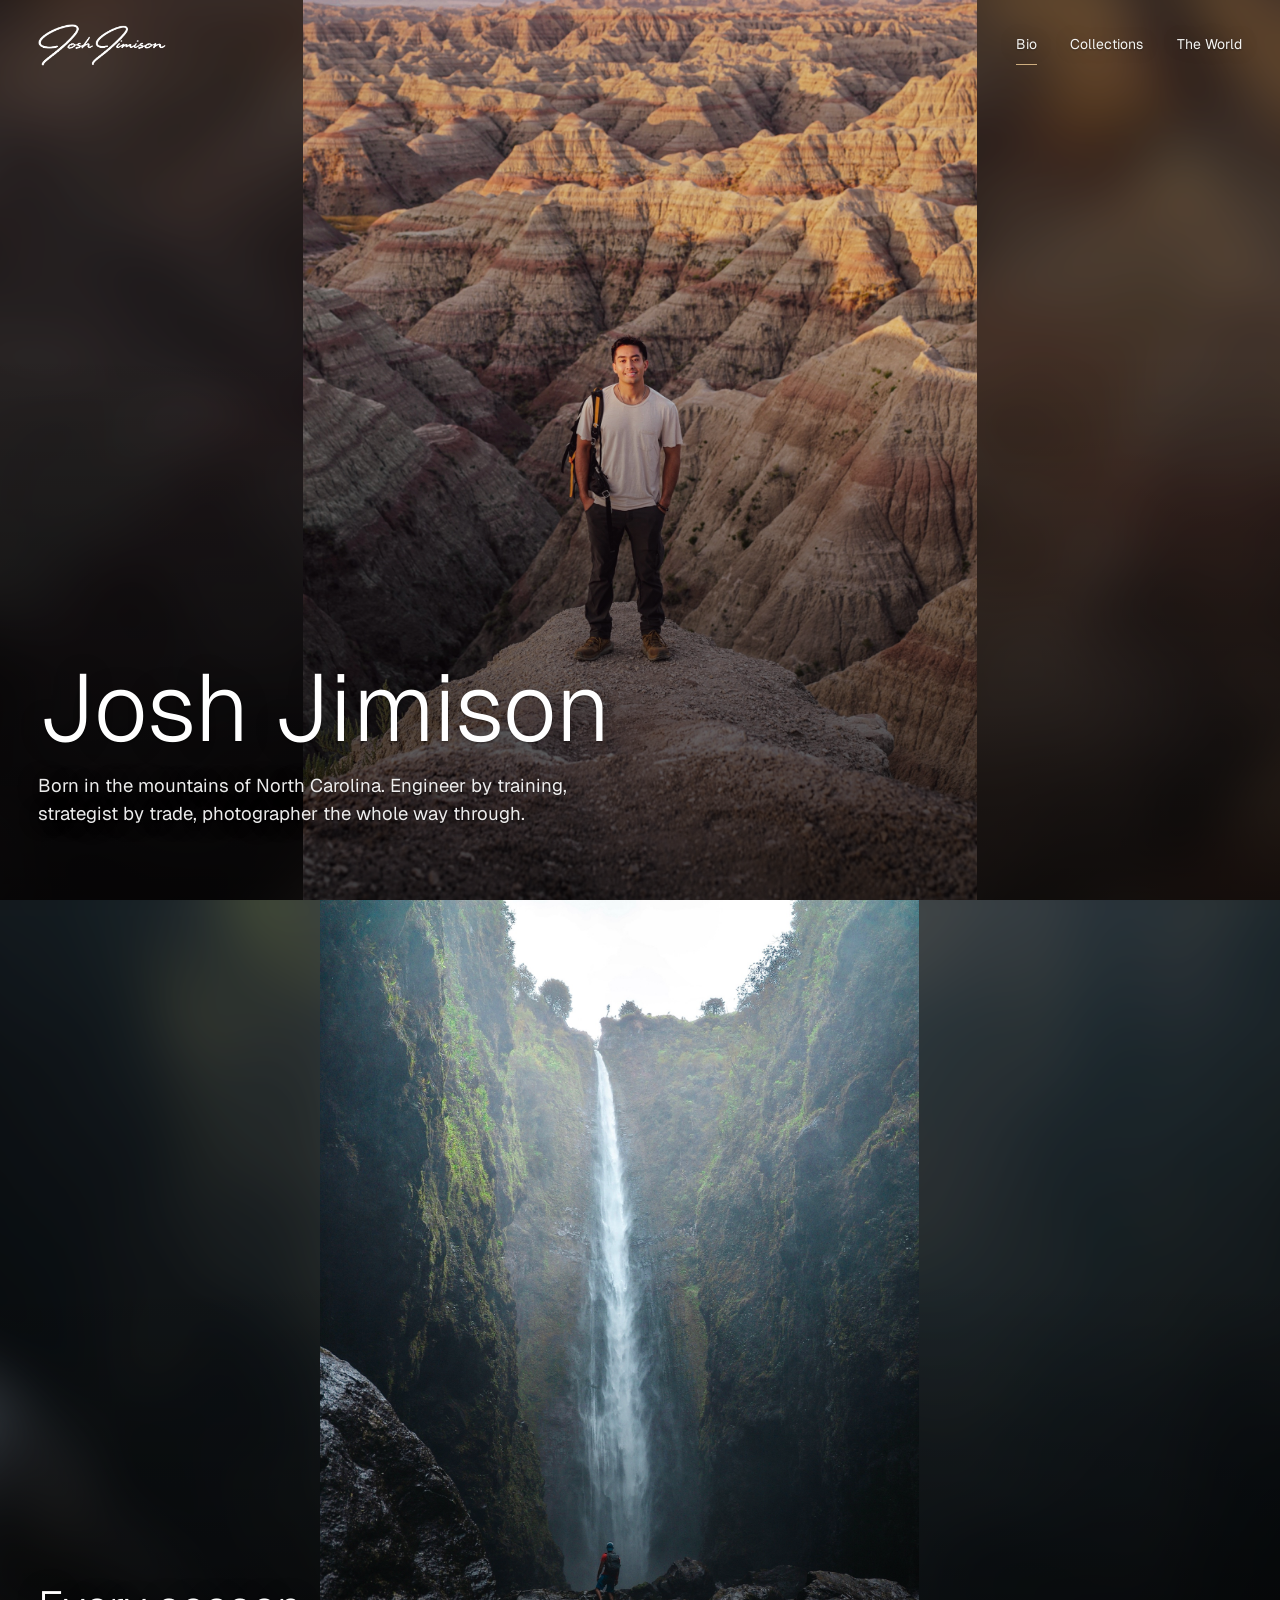
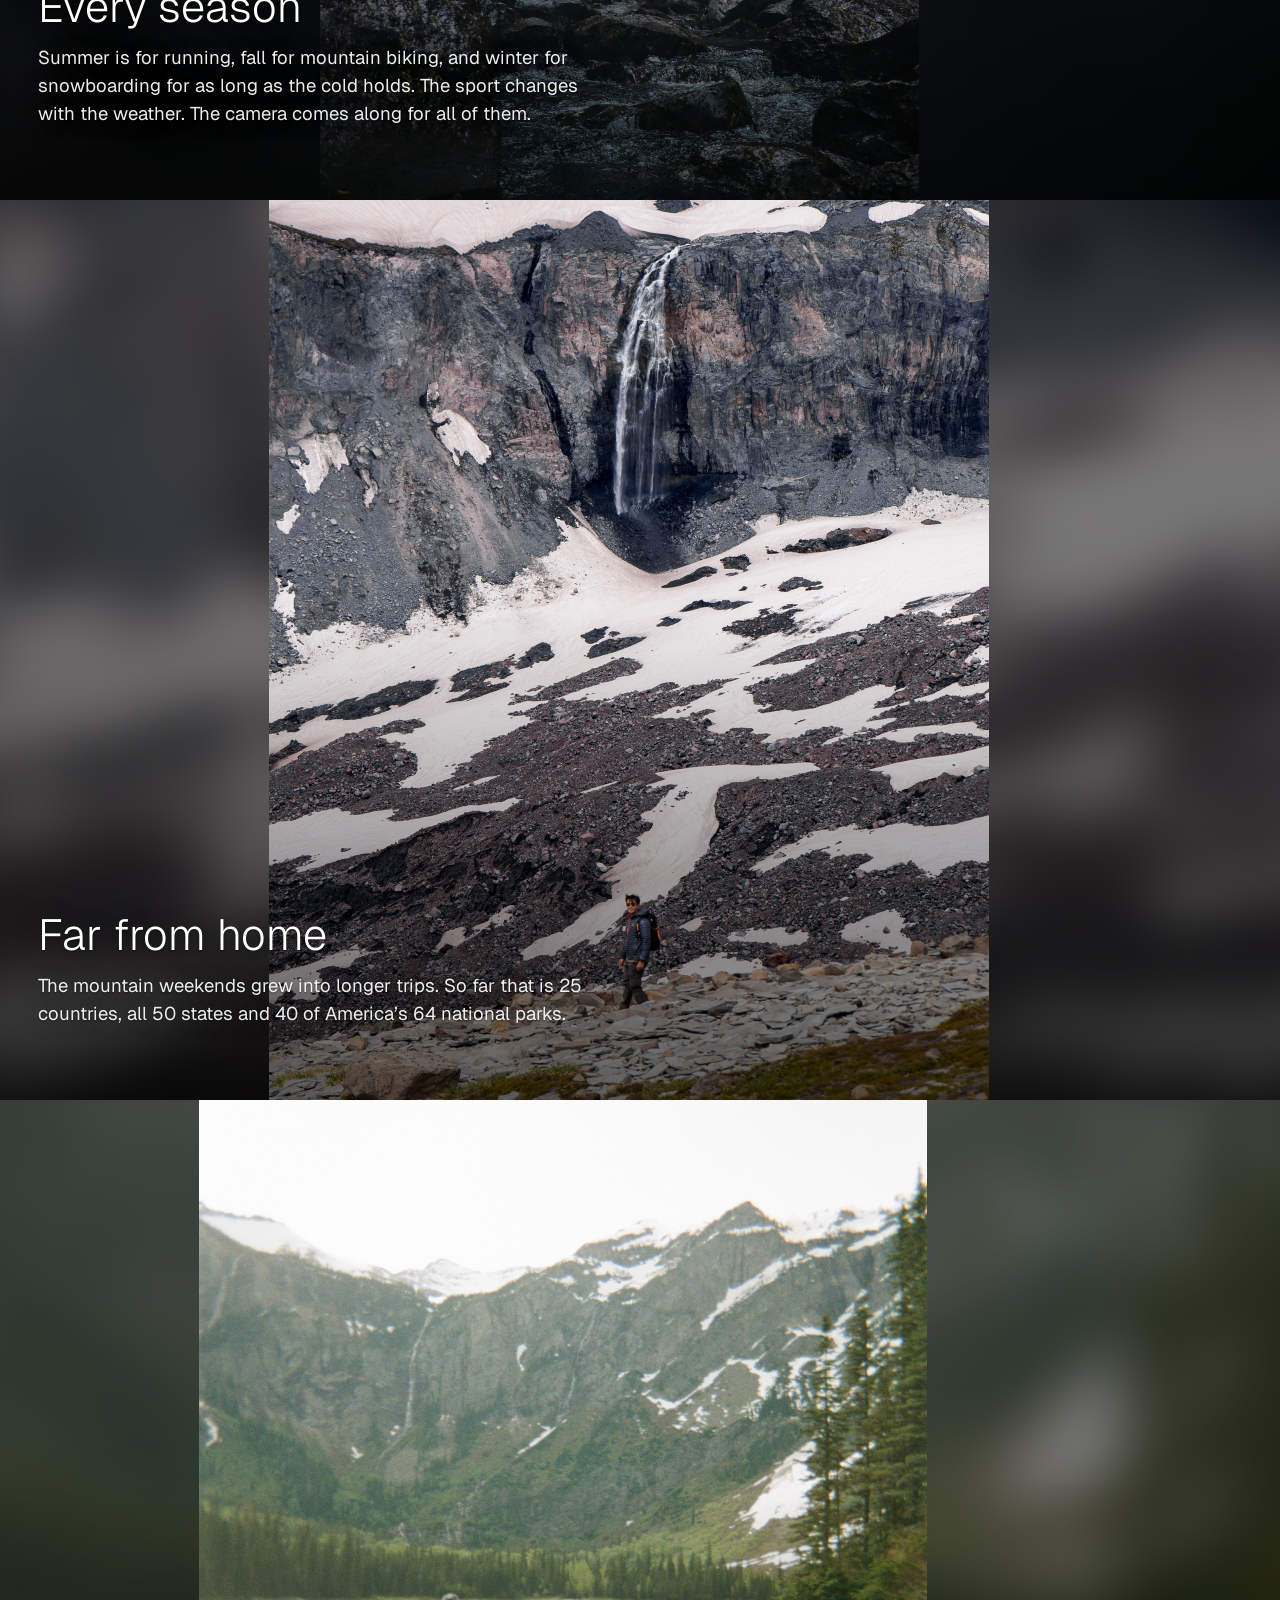
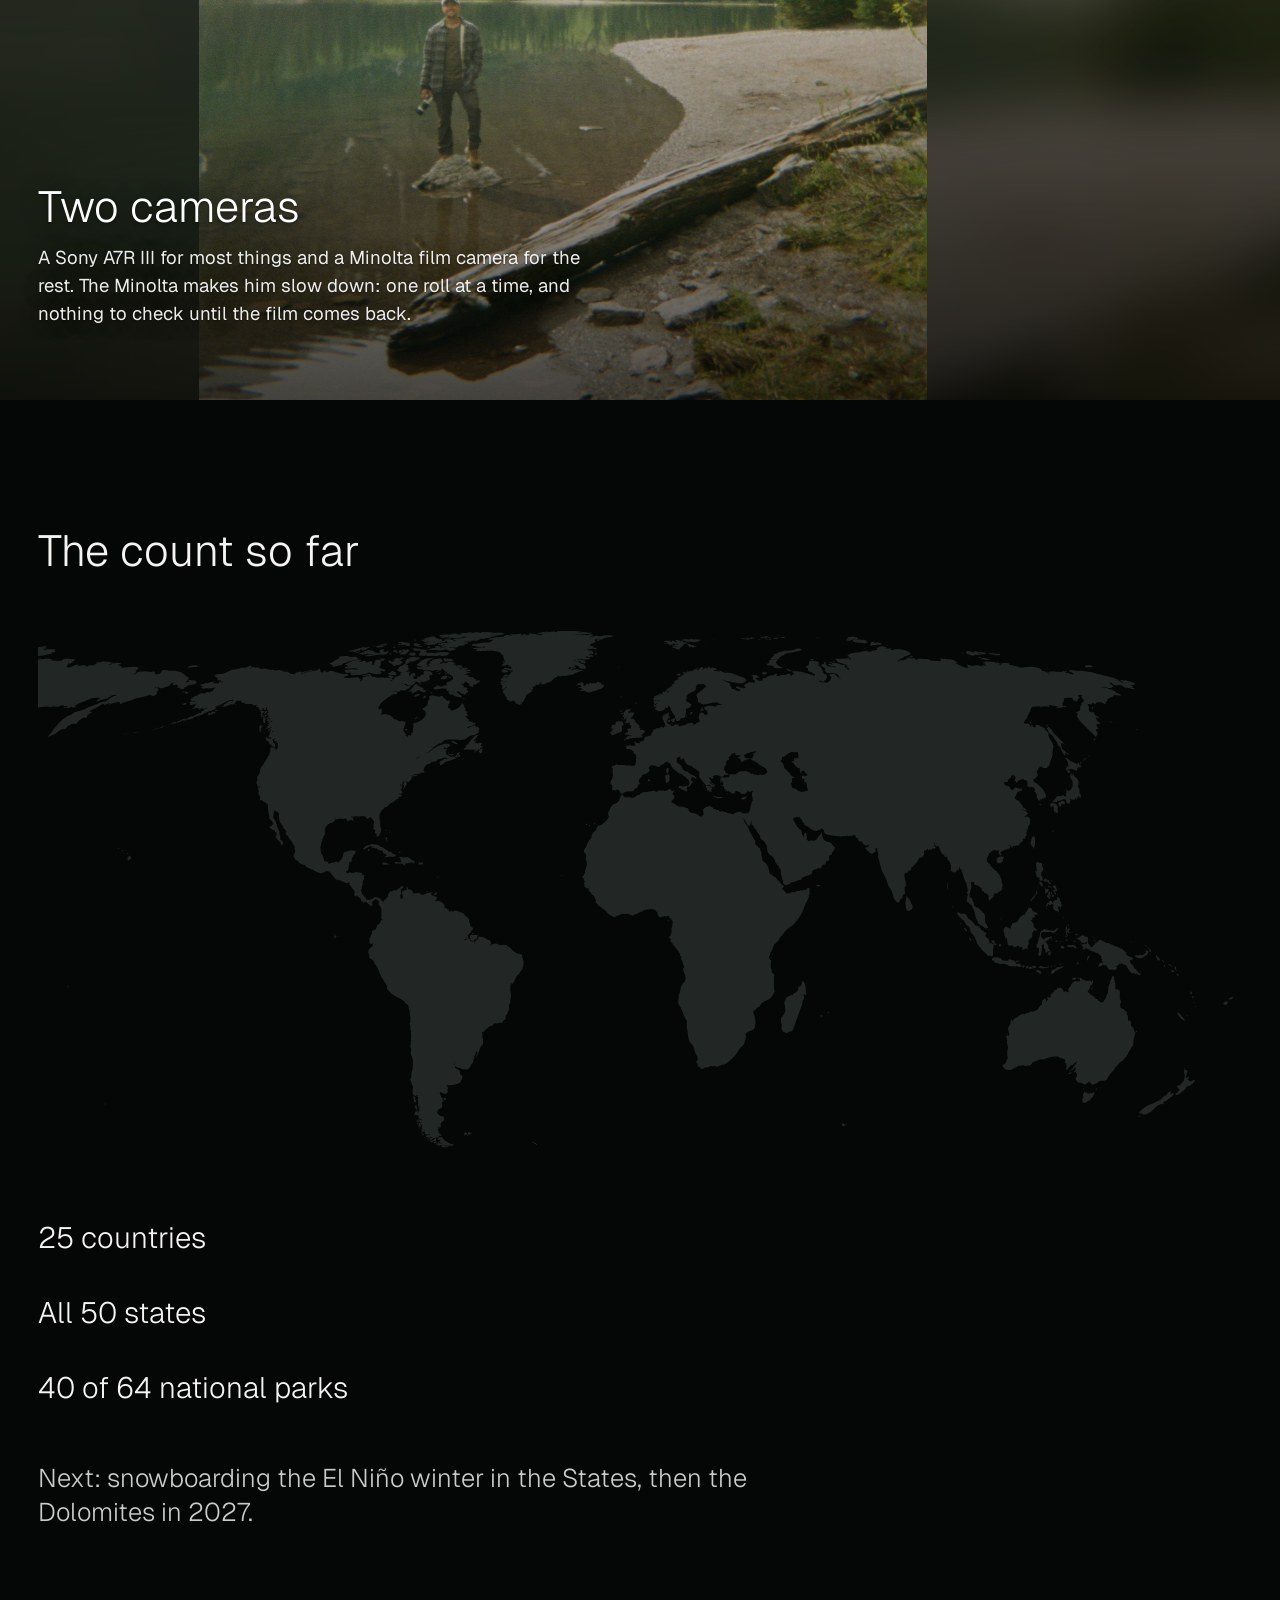
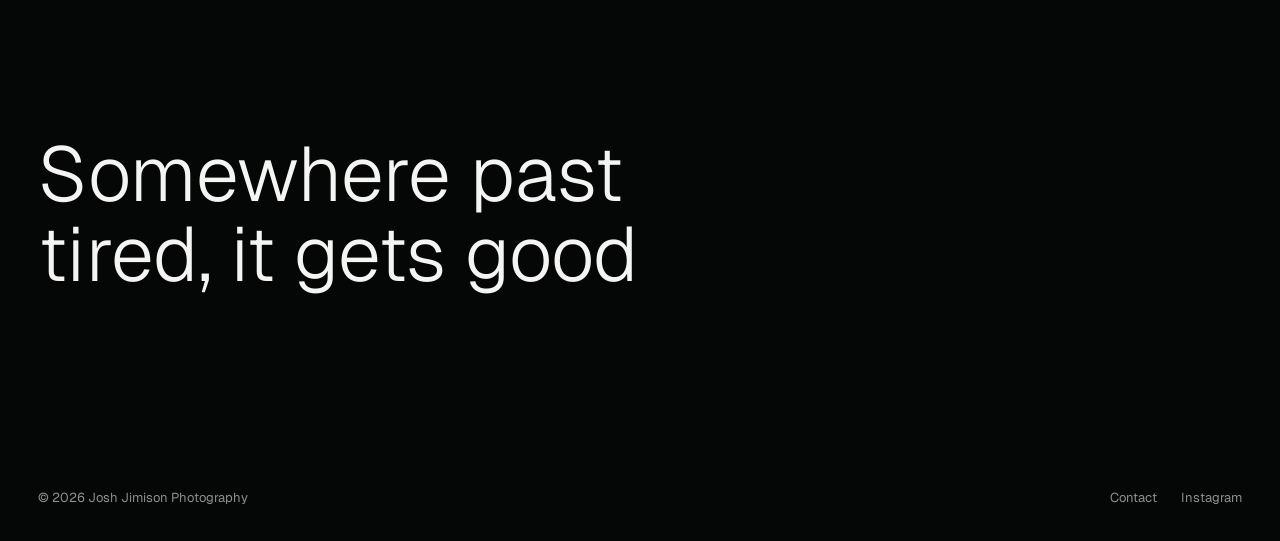
==== commit 6229f815: "Bio uses only photos of Josh; remove the remaining solo photo Co-Authored-By: Claude Opus 5.5 <norep" ====
--- a/bio.html
+++ b/bio.html
@@ -16,8 +16,7 @@
 <div class="bio-panels">
 <section class="bio-panel is-portrait" style="--focus:50% 55%"><img class="bio-backdrop" src="assets/photos/JJ-ABOUT-01-sm.jpg" alt="" aria-hidden="true" draggable="false"><img class="bio-photo" src="assets/photos/JJ-ABOUT-01.jpg" srcset="assets/photos/JJ-ABOUT-01-sm.jpg 748w, assets/photos/JJ-ABOUT-01.jpg 1723w" sizes="100vw" width="1723" height="2304" alt="Josh Jimison standing on a narrow ridge above the eroded formations of Badlands National Park at golden hour." draggable="false"><div class="bio-panel-text wrap"><h1>Josh Jimison</h1><p data-draft="JJ-ABOUT-01">Born in the mountains of North Carolina. Engineer by training, strategist by trade, photographer the whole way through.</p></div></section>
 <section class="bio-panel is-portrait" style="--focus:47% 72%"><img class="bio-backdrop" src="assets/photos/JJ-001-sm.jpg" alt="" aria-hidden="true" draggable="false" loading="lazy"><img class="bio-photo" src="assets/photos/JJ-001.jpg" srcset="assets/photos/JJ-001-sm.jpg 666w, assets/photos/JJ-001-md.jpg 1199w, assets/photos/JJ-001.jpg 1706w" sizes="100vw" width="1706" height="2560" alt="Josh stands on wet boulders below a tall, thin waterfall in a narrow, moss-covered gorge." draggable="false" loading="lazy"><div class="bio-panel-text wrap"><h2>Every season</h2><p data-draft="JJ-001">Summer is for running, fall for mountain biking, and winter for snowboarding for as long as the cold holds. The sport changes with the weather. The camera comes along for all of them.</p></div></section>
-<section class="bio-panel is-portrait" style="--focus:48% 78%"><img class="bio-backdrop" src="assets/photos/JJ-020-sm.jpg" alt="" aria-hidden="true" draggable="false" loading="lazy"><img class="bio-photo" src="assets/photos/JJ-020.jpg" srcset="assets/photos/JJ-020-sm.jpg 800w, assets/photos/JJ-020-md.jpg 1440w, assets/photos/JJ-020.jpg 2048w" sizes="100vw" width="2048" height="2560" alt="Josh crosses a rocky moraine below a waterfall pouring off a dark cliff above lingering snowfields." draggable="false" loading="lazy"><div class="bio-panel-text wrap"><h2>The day job</h2><p data-draft="JJ-020">He trained as a chemical engineer, then moved into consulting and corporate strategy. Photography is where that structure comes off: no client and no brief, just a place and the light that day.</p></div></section>
-<section class="bio-panel is-landscape" style="--focus:49% 55%"><img class="bio-backdrop" src="assets/photos/JJ-031-sm.jpg" alt="" aria-hidden="true" draggable="false" loading="lazy"><img class="bio-photo" src="assets/photos/JJ-031.jpg" srcset="assets/photos/JJ-031-sm.jpg 1000w, assets/photos/JJ-031-md.jpg 1800w, assets/photos/JJ-031.jpg 2560w" sizes="100vw" width="2560" height="1442" alt="Josh stands with trekking poles on a snowfield facing a jagged, snow-streaked range half hidden in cloud." draggable="false" loading="lazy"><div class="bio-panel-text wrap"><h2>Far from home</h2><p data-draft="JJ-031">The mountain weekends grew into longer trips. So far that is 25 countries, all 50 states and 40 of America’s 64 national parks.</p></div></section>
+<section class="bio-panel is-portrait" style="--focus:48% 78%"><img class="bio-backdrop" src="assets/photos/JJ-020-sm.jpg" alt="" aria-hidden="true" draggable="false" loading="lazy"><img class="bio-photo" src="assets/photos/JJ-020.jpg" srcset="assets/photos/JJ-020-sm.jpg 800w, assets/photos/JJ-020-md.jpg 1440w, assets/photos/JJ-020.jpg 2048w" sizes="100vw" width="2048" height="2560" alt="Josh crosses a rocky moraine below a waterfall pouring off a dark cliff above lingering snowfields." draggable="false" loading="lazy"><div class="bio-panel-text wrap"><h2>Far from home</h2><p data-draft="JJ-020">The mountain weekends grew into longer trips. So far that is 25 countries, all 50 states and 40 of America’s 64 national parks.</p></div></section>
 <section class="bio-panel is-portrait" style="--focus:36% 55%"><img class="bio-backdrop" src="assets/photos/JJ-014-sm.jpg" alt="" aria-hidden="true" draggable="false" loading="lazy"><img class="bio-photo" src="assets/photos/JJ-014.jpg" srcset="assets/photos/JJ-014-sm.jpg 809w, assets/photos/JJ-014-md.jpg 1456w, assets/photos/JJ-014.jpg 2071w" sizes="100vw" width="2071" height="2560" alt="Josh, holding a camera, stands on a rock in a still alpine lake below snow-streaked cliffs, shot on film." draggable="false" loading="lazy"><div class="bio-panel-text wrap"><h2>Two cameras</h2><p data-draft="JJ-014">A Sony A7R III for most things and a Minolta film camera for the rest. The Minolta makes him slow down: one roll at a time, and nothing to check until the film comes back.</p></div></section>
 </div>
 <section class="record wrap" aria-labelledby="record-title" data-record>
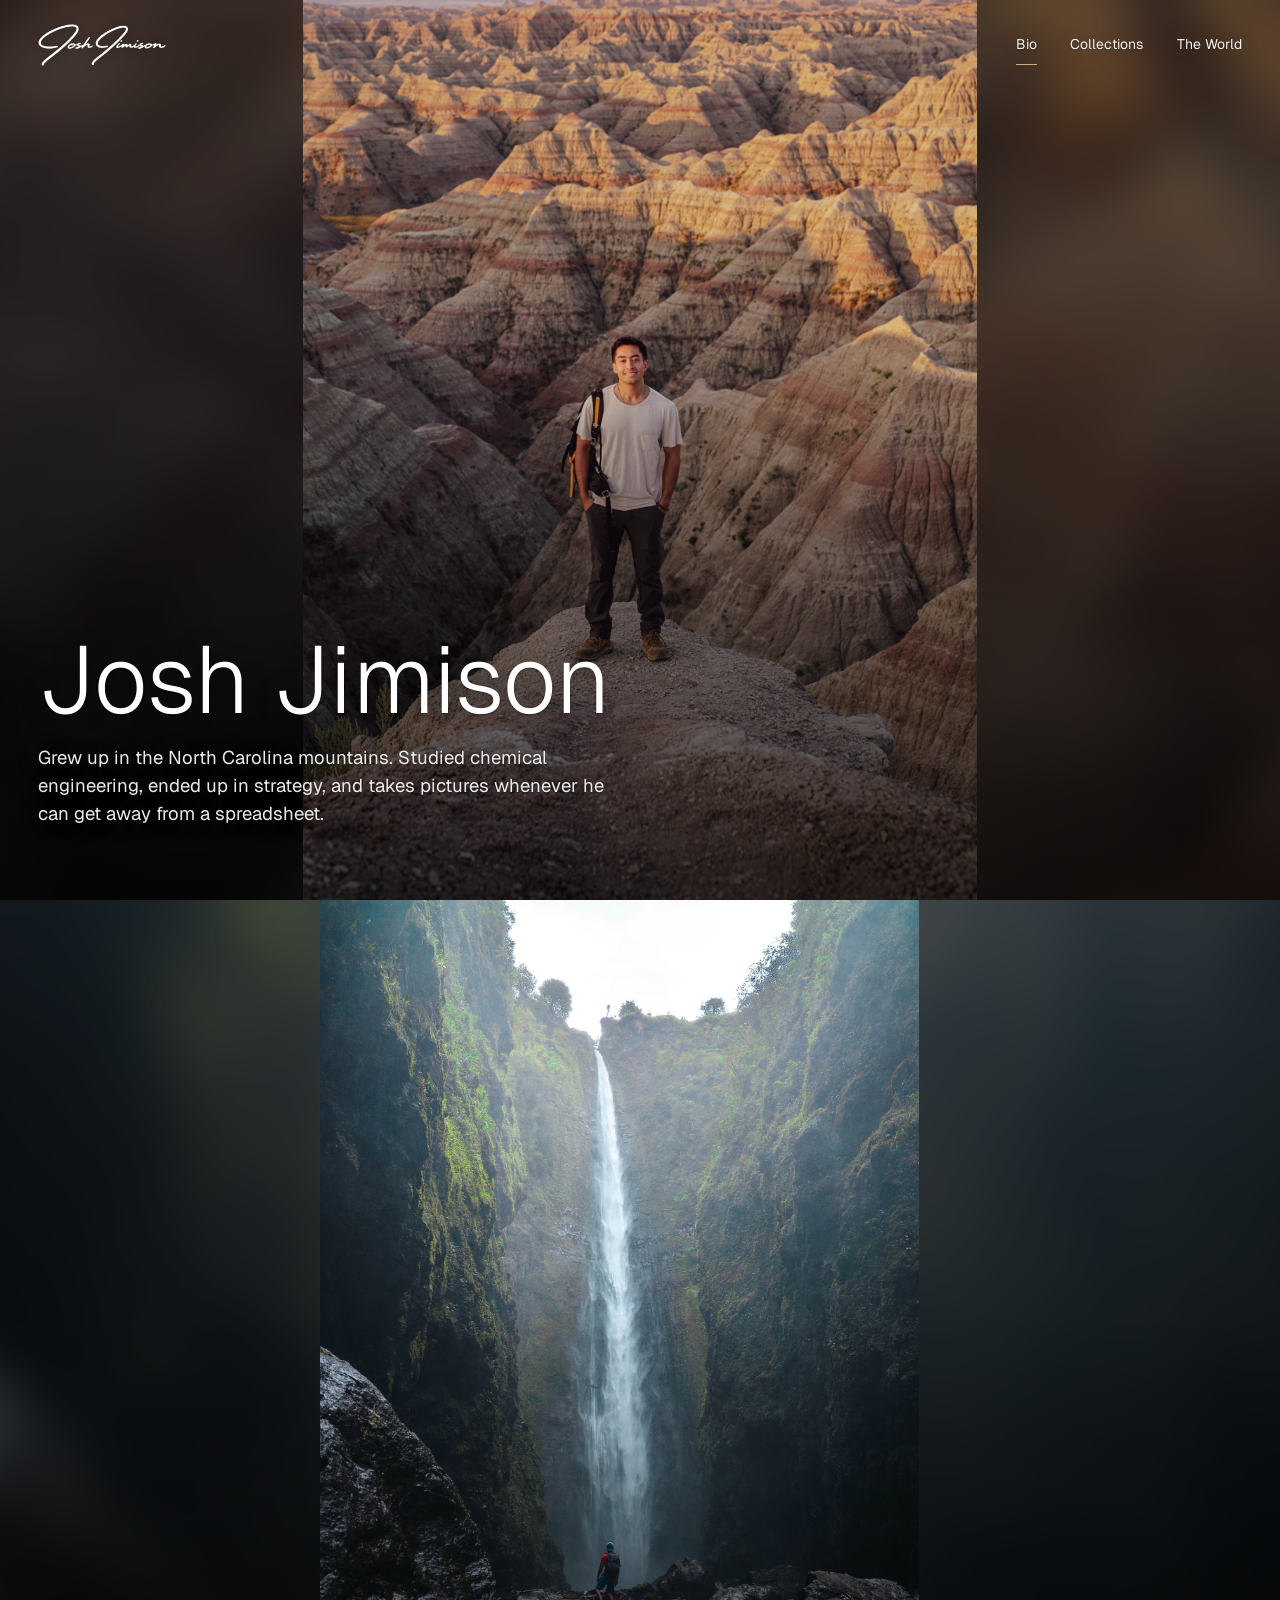
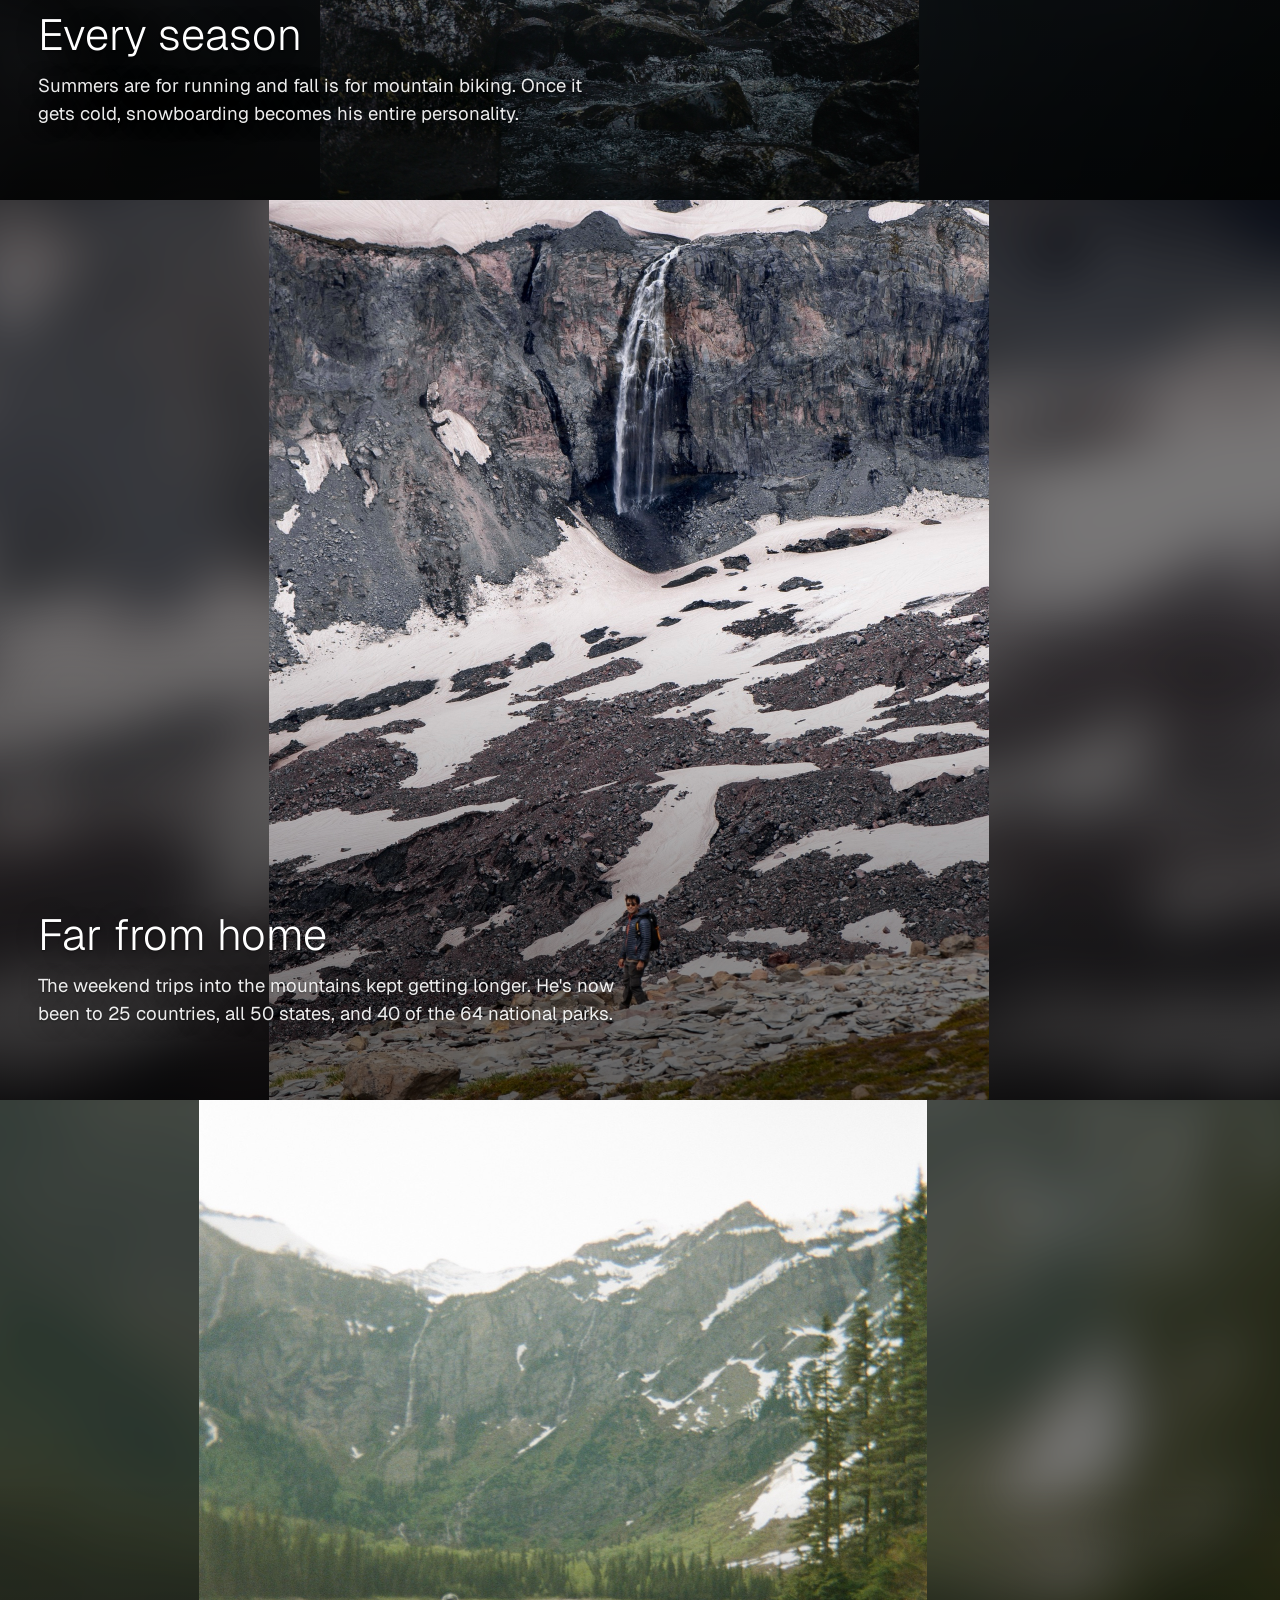
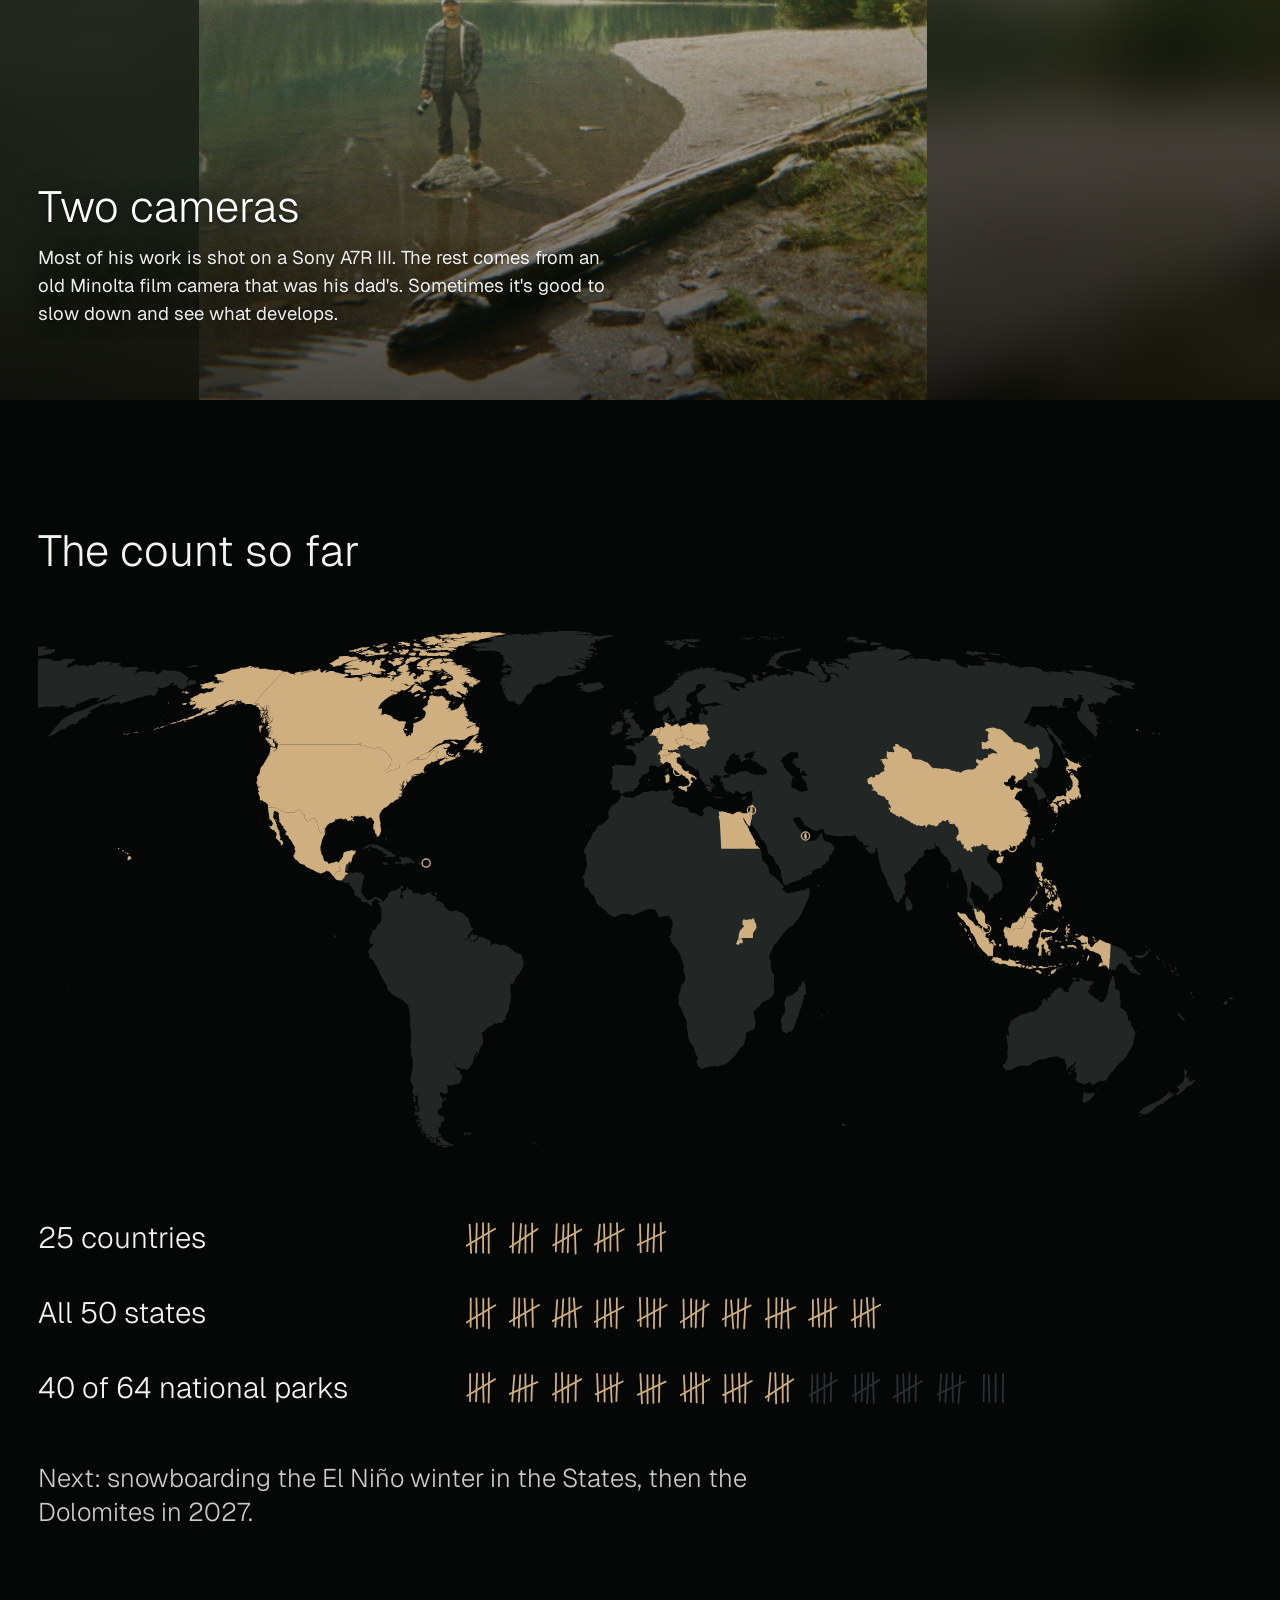
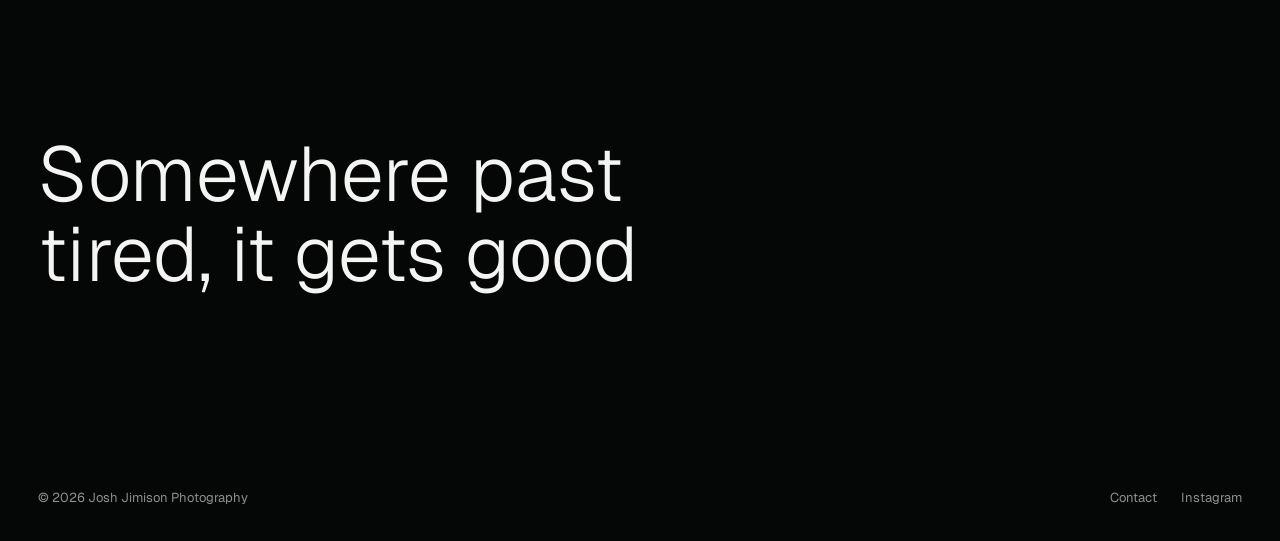
==== commit abb6b0aa: "Bio: Josh's final wording Co-Authored-By: Claude Opus 5.5 <noreply@anthropic.com>" ====
--- a/bio.html
+++ b/bio.html
@@ -14,10 +14,10 @@
 <header class="site-header wrap"><span class="logo-space" aria-hidden="true"></span><nav class="site-nav" aria-label="Main"><a href="bio.html" aria-current="page">Bio</a><a href="collections.html">Collections</a><a href="world.html">The World</a></nav></header><a class="logo" href="gallery.html" aria-label="Josh Jimison Photography, gallery"><span class="signature"><img class="sig-white" src="assets/signature-white.png" width="900" height="297" alt="" draggable="false"><img class="sig-black" src="assets/signature-black.png" width="900" height="297" alt="" draggable="false"></span></a>
 <main class="bio bio-v2">
 <div class="bio-panels">
-<section class="bio-panel is-portrait" style="--focus:50% 55%"><img class="bio-backdrop" src="assets/photos/JJ-ABOUT-01-sm.jpg" alt="" aria-hidden="true" draggable="false"><img class="bio-photo" src="assets/photos/JJ-ABOUT-01.jpg" srcset="assets/photos/JJ-ABOUT-01-sm.jpg 748w, assets/photos/JJ-ABOUT-01.jpg 1723w" sizes="100vw" width="1723" height="2304" alt="Josh Jimison standing on a narrow ridge above the eroded formations of Badlands National Park at golden hour." draggable="false"><div class="bio-panel-text wrap"><h1>Josh Jimison</h1><p data-draft="JJ-ABOUT-01">Born in the mountains of North Carolina. Engineer by training, strategist by trade, photographer the whole way through.</p></div></section>
-<section class="bio-panel is-portrait" style="--focus:47% 72%"><img class="bio-backdrop" src="assets/photos/JJ-001-sm.jpg" alt="" aria-hidden="true" draggable="false" loading="lazy"><img class="bio-photo" src="assets/photos/JJ-001.jpg" srcset="assets/photos/JJ-001-sm.jpg 666w, assets/photos/JJ-001-md.jpg 1199w, assets/photos/JJ-001.jpg 1706w" sizes="100vw" width="1706" height="2560" alt="Josh stands on wet boulders below a tall, thin waterfall in a narrow, moss-covered gorge." draggable="false" loading="lazy"><div class="bio-panel-text wrap"><h2>Every season</h2><p data-draft="JJ-001">Summer is for running, fall for mountain biking, and winter for snowboarding for as long as the cold holds. The sport changes with the weather. The camera comes along for all of them.</p></div></section>
-<section class="bio-panel is-portrait" style="--focus:48% 78%"><img class="bio-backdrop" src="assets/photos/JJ-020-sm.jpg" alt="" aria-hidden="true" draggable="false" loading="lazy"><img class="bio-photo" src="assets/photos/JJ-020.jpg" srcset="assets/photos/JJ-020-sm.jpg 800w, assets/photos/JJ-020-md.jpg 1440w, assets/photos/JJ-020.jpg 2048w" sizes="100vw" width="2048" height="2560" alt="Josh crosses a rocky moraine below a waterfall pouring off a dark cliff above lingering snowfields." draggable="false" loading="lazy"><div class="bio-panel-text wrap"><h2>Far from home</h2><p data-draft="JJ-020">The mountain weekends grew into longer trips. So far that is 25 countries, all 50 states and 40 of America’s 64 national parks.</p></div></section>
-<section class="bio-panel is-portrait" style="--focus:36% 55%"><img class="bio-backdrop" src="assets/photos/JJ-014-sm.jpg" alt="" aria-hidden="true" draggable="false" loading="lazy"><img class="bio-photo" src="assets/photos/JJ-014.jpg" srcset="assets/photos/JJ-014-sm.jpg 809w, assets/photos/JJ-014-md.jpg 1456w, assets/photos/JJ-014.jpg 2071w" sizes="100vw" width="2071" height="2560" alt="Josh, holding a camera, stands on a rock in a still alpine lake below snow-streaked cliffs, shot on film." draggable="false" loading="lazy"><div class="bio-panel-text wrap"><h2>Two cameras</h2><p data-draft="JJ-014">A Sony A7R III for most things and a Minolta film camera for the rest. The Minolta makes him slow down: one roll at a time, and nothing to check until the film comes back.</p></div></section>
+<section class="bio-panel is-portrait" style="--focus:50% 55%"><img class="bio-backdrop" src="assets/photos/JJ-ABOUT-01-sm.jpg" alt="" aria-hidden="true" draggable="false"><img class="bio-photo" src="assets/photos/JJ-ABOUT-01.jpg" srcset="assets/photos/JJ-ABOUT-01-sm.jpg 748w, assets/photos/JJ-ABOUT-01.jpg 1723w" sizes="100vw" width="1723" height="2304" alt="Josh Jimison standing on a narrow ridge above the eroded formations of Badlands National Park at golden hour." draggable="false"><div class="bio-panel-text wrap"><h1>Josh Jimison</h1><p data-draft="JJ-ABOUT-01">Grew up in the North Carolina mountains. Studied chemical engineering, ended up in strategy, and takes pictures whenever he can get away from a spreadsheet.</p></div></section>
+<section class="bio-panel is-portrait" style="--focus:47% 72%"><img class="bio-backdrop" src="assets/photos/JJ-001-sm.jpg" alt="" aria-hidden="true" draggable="false" loading="lazy"><img class="bio-photo" src="assets/photos/JJ-001.jpg" srcset="assets/photos/JJ-001-sm.jpg 666w, assets/photos/JJ-001-md.jpg 1199w, assets/photos/JJ-001.jpg 1706w" sizes="100vw" width="1706" height="2560" alt="Josh stands on wet boulders below a tall, thin waterfall in a narrow, moss-covered gorge." draggable="false" loading="lazy"><div class="bio-panel-text wrap"><h2>Every season</h2><p data-draft="JJ-001">Summers are for running and fall is for mountain biking. Once it gets cold, snowboarding becomes his entire personality.</p></div></section>
+<section class="bio-panel is-portrait" style="--focus:48% 78%"><img class="bio-backdrop" src="assets/photos/JJ-020-sm.jpg" alt="" aria-hidden="true" draggable="false" loading="lazy"><img class="bio-photo" src="assets/photos/JJ-020.jpg" srcset="assets/photos/JJ-020-sm.jpg 800w, assets/photos/JJ-020-md.jpg 1440w, assets/photos/JJ-020.jpg 2048w" sizes="100vw" width="2048" height="2560" alt="Josh crosses a rocky moraine below a waterfall pouring off a dark cliff above lingering snowfields." draggable="false" loading="lazy"><div class="bio-panel-text wrap"><h2>Far from home</h2><p data-draft="JJ-020">The weekend trips into the mountains kept getting longer. He's now been to 25 countries, all 50 states, and 40 of the 64 national parks.</p></div></section>
+<section class="bio-panel is-portrait" style="--focus:36% 55%"><img class="bio-backdrop" src="assets/photos/JJ-014-sm.jpg" alt="" aria-hidden="true" draggable="false" loading="lazy"><img class="bio-photo" src="assets/photos/JJ-014.jpg" srcset="assets/photos/JJ-014-sm.jpg 809w, assets/photos/JJ-014-md.jpg 1456w, assets/photos/JJ-014.jpg 2071w" sizes="100vw" width="2071" height="2560" alt="Josh, holding a camera, stands on a rock in a still alpine lake below snow-streaked cliffs, shot on film." draggable="false" loading="lazy"><div class="bio-panel-text wrap"><h2>Two cameras</h2><p data-draft="JJ-014">Most of his work is shot on a Sony A7R III. The rest comes from an old Minolta film camera that was his dad's. Sometimes it's good to slow down and see what develops.</p></div></section>
 </div>
 <section class="record wrap" aria-labelledby="record-title" data-record>
 <div class="record-head"><h2 id="record-title">The count so far</h2></div>
--- a/assets/styles.css
+++ b/assets/styles.css
@@ -55,6 +55,12 @@
    shadow keeps it readable over busy ones. */
 .site-header .site-nav a { pointer-events: auto; text-shadow: 0 1px 2px rgba(0,0,0,.35), 0 0 18px rgba(0,0,0,.35); transition: border-color .2s, text-shadow .4s ease; }
 .site-header.on-light { color: #0b0c0c; }
+.logo .signature img { filter: drop-shadow(0 1px 5px rgba(0,0,0,.35)); }
+.logo.on-light .signature img { filter: drop-shadow(0 1px 5px rgba(255,255,255,.4)); }
+/* Once the page scrolls, a soft frosted band sits behind the menu so busy photos don't swallow it. */
+.site-nav { border-radius: 999px; transition: gap .35s ease, font-size .35s ease, background-color .4s ease, padding .35s ease; }
+.is-scrolled .site-nav { padding: 0 16px; background: rgba(5,6,6,.32); -webkit-backdrop-filter: blur(10px); backdrop-filter: blur(10px); }
+.is-scrolled .site-header.on-light .site-nav { background: rgba(244,244,242,.42); }
 .site-header.on-light .site-nav a { text-shadow: 0 1px 2px rgba(255,255,255,.35), 0 0 18px rgba(255,255,255,.4); }
 .welcome-sig { pointer-events: auto; text-decoration: none; }
 .viewer-sig { text-decoration: none; }
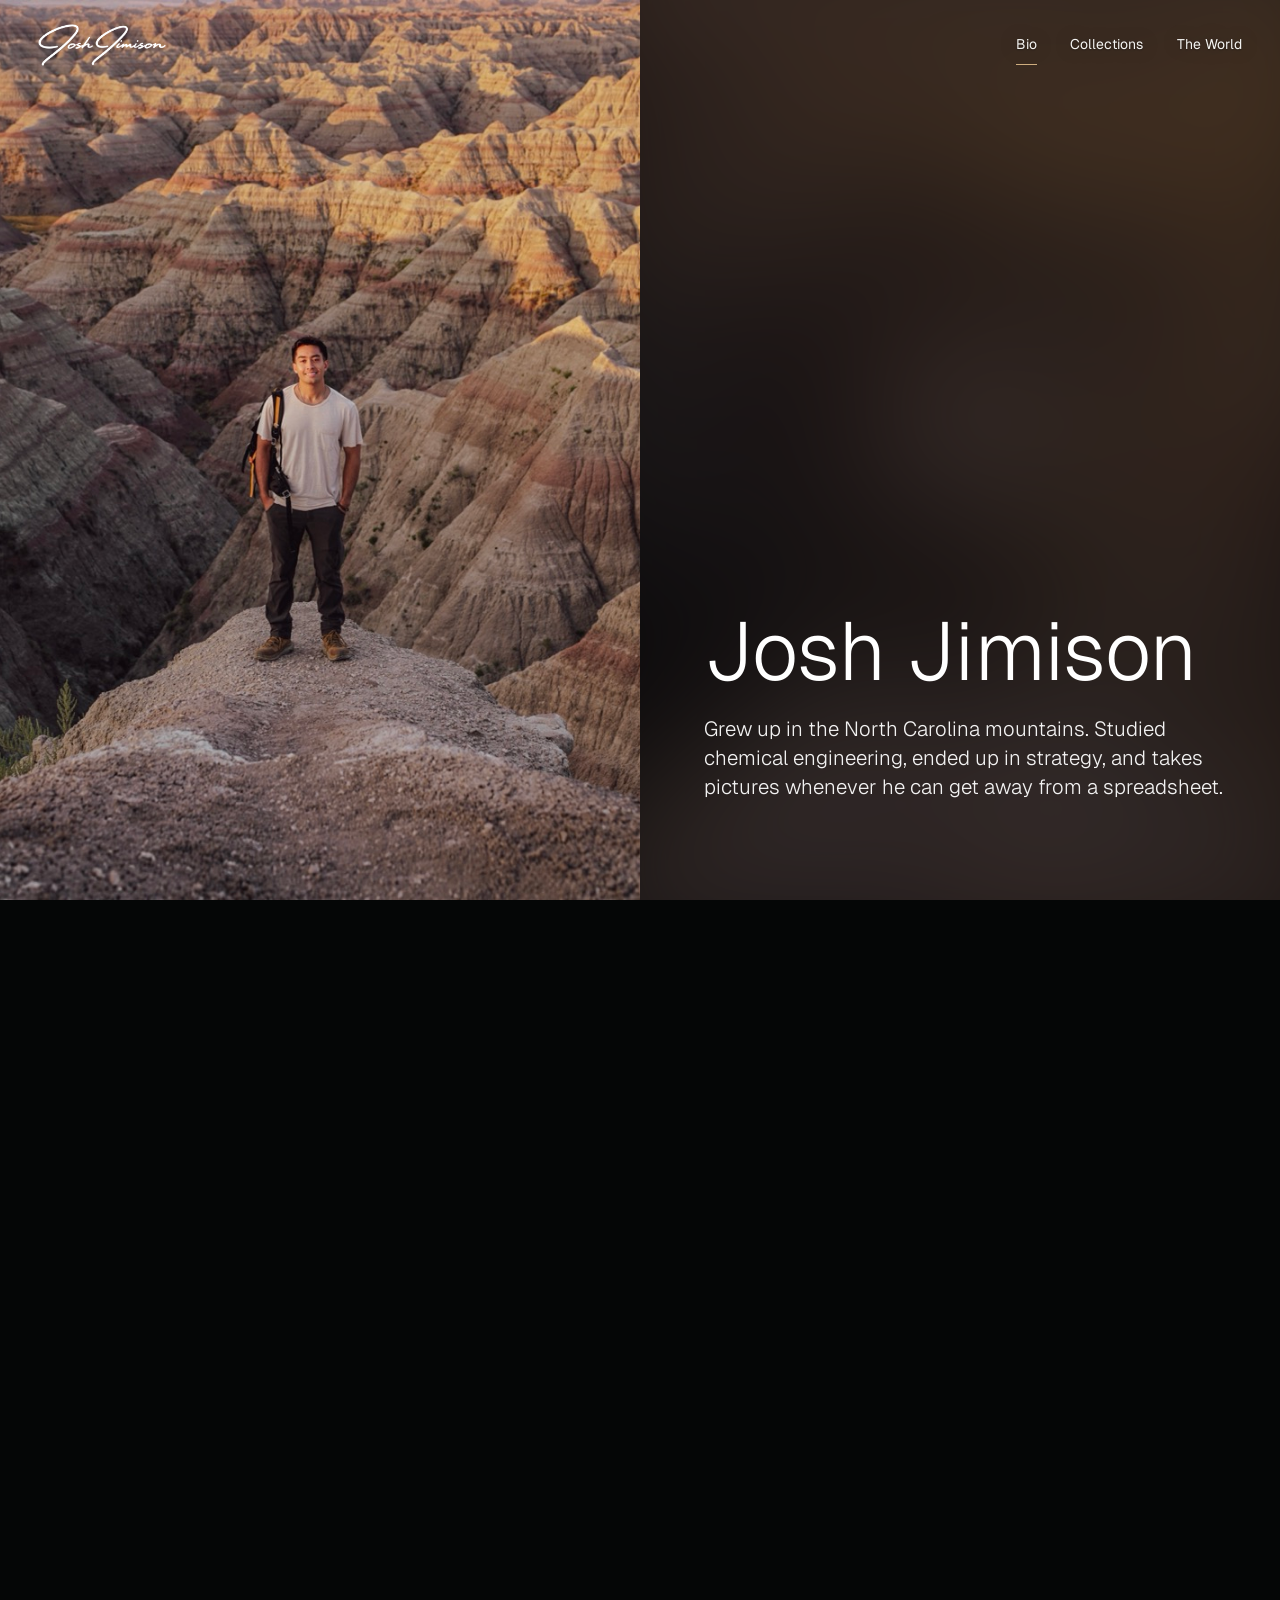
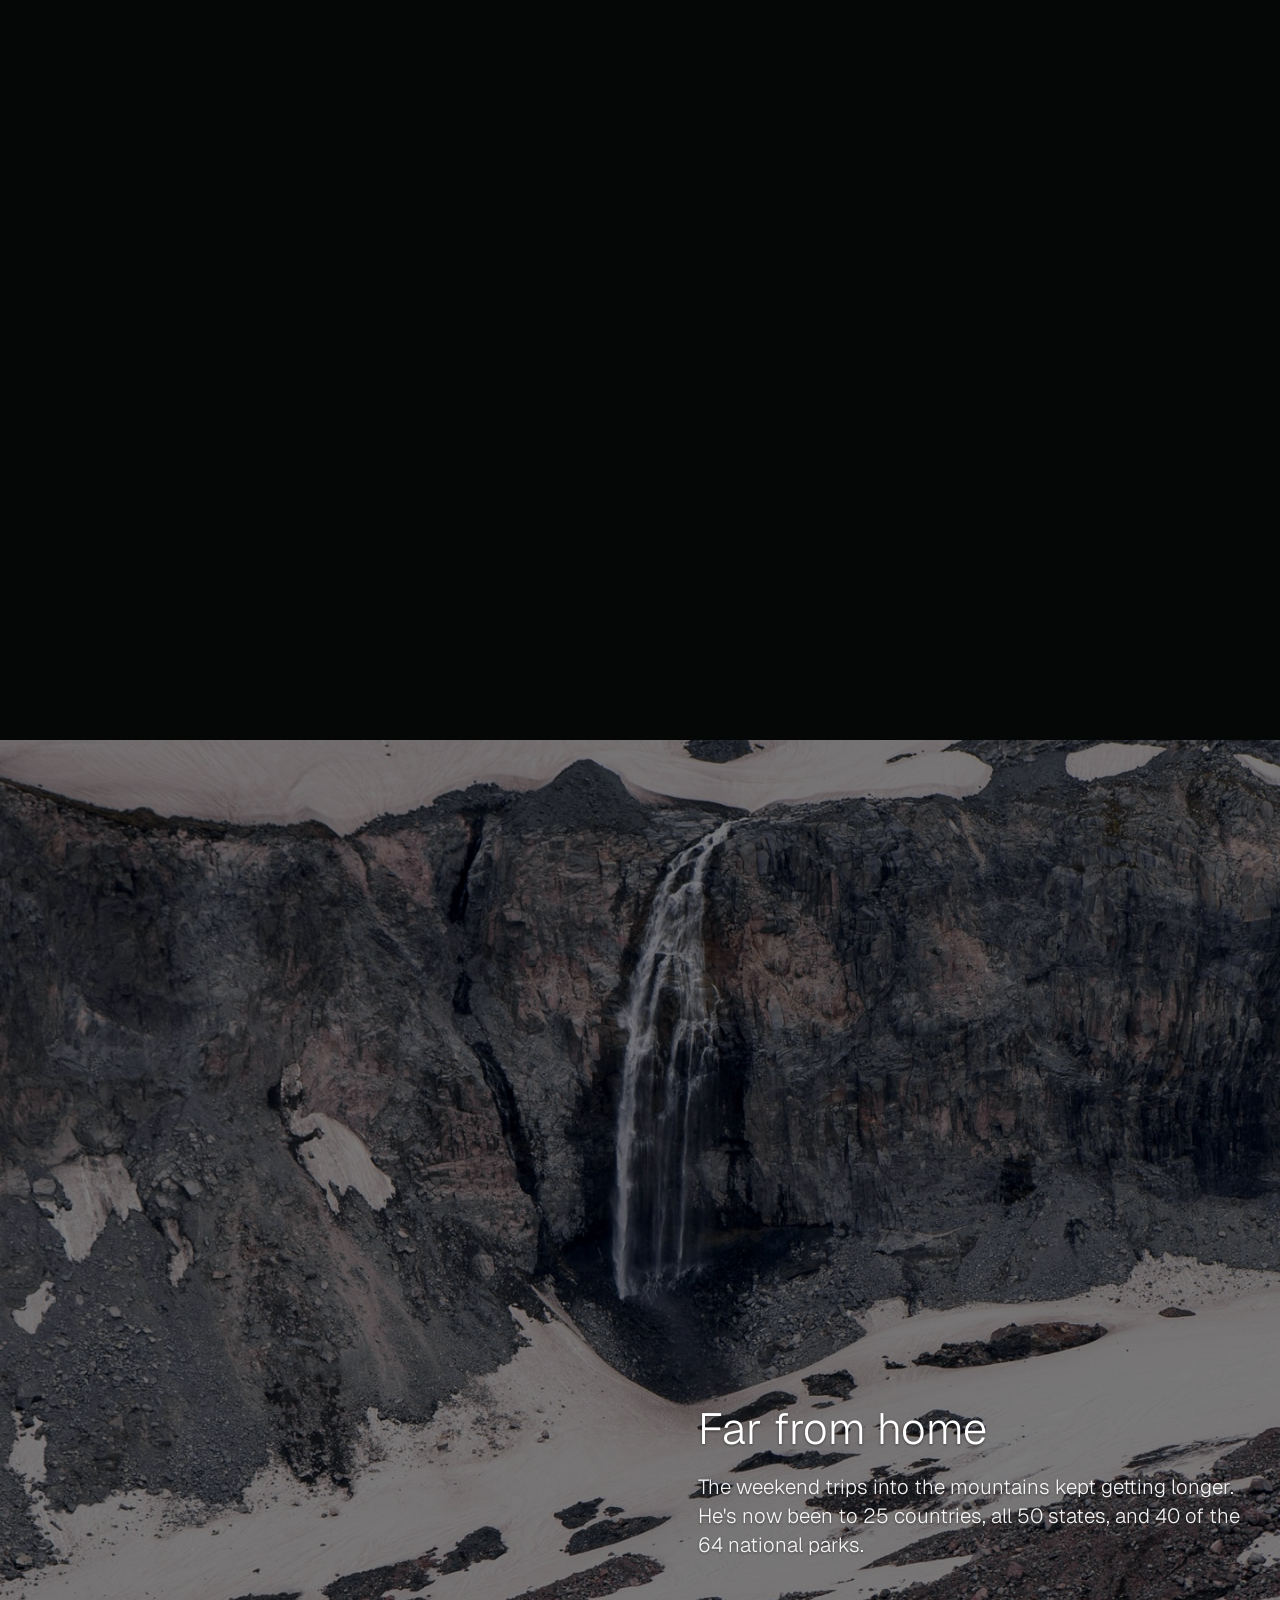
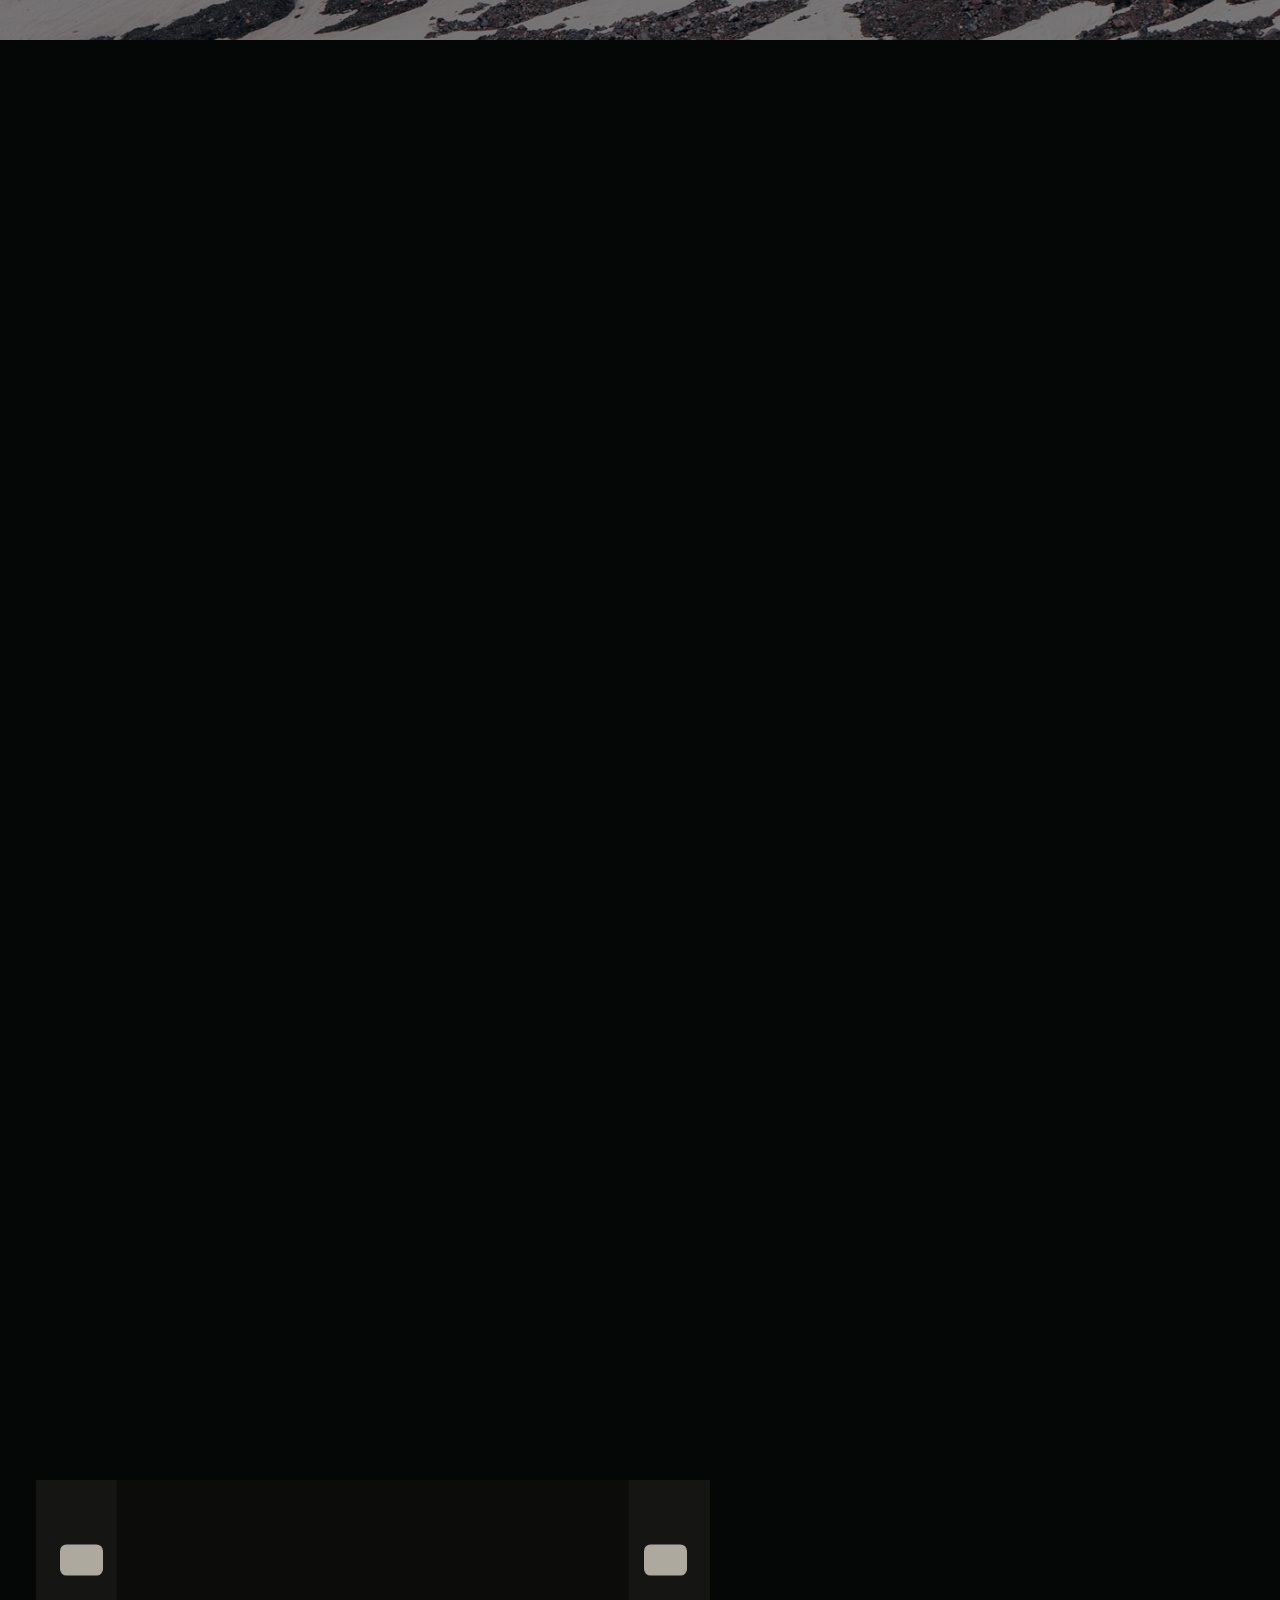
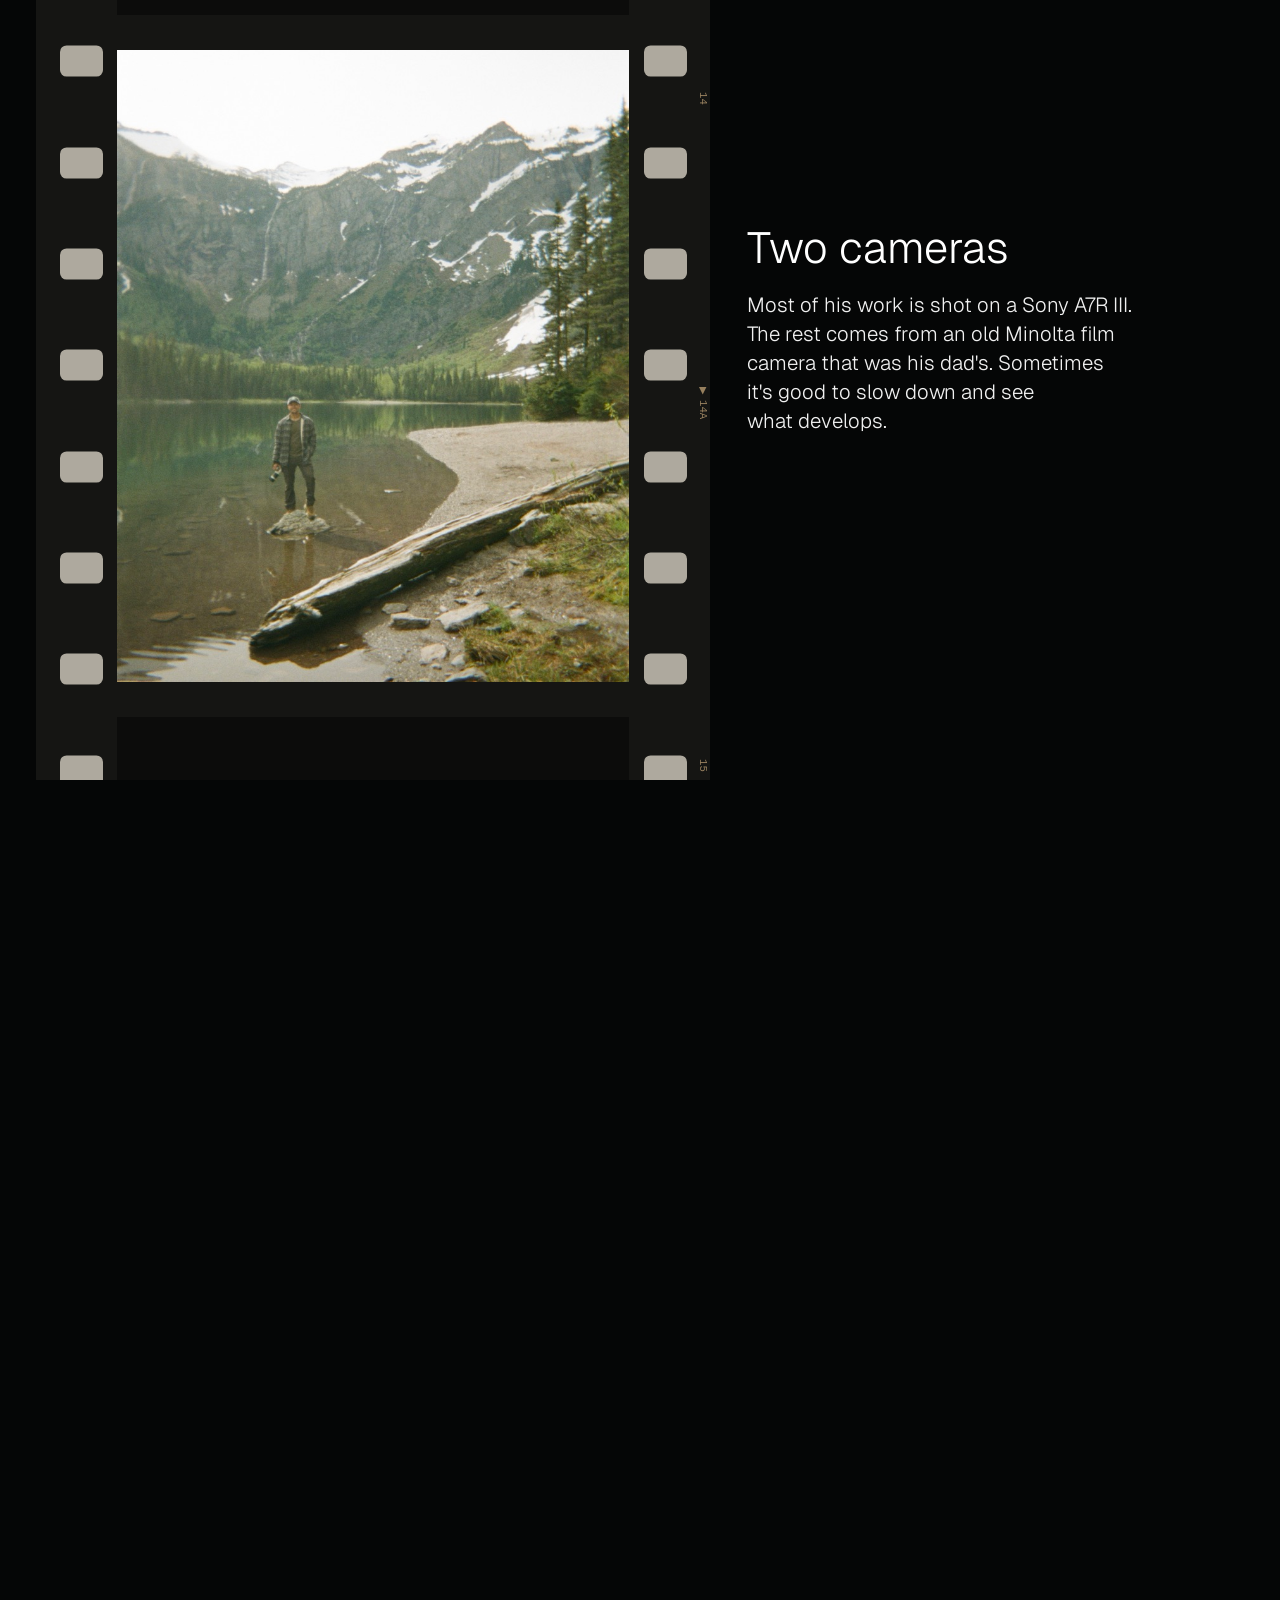
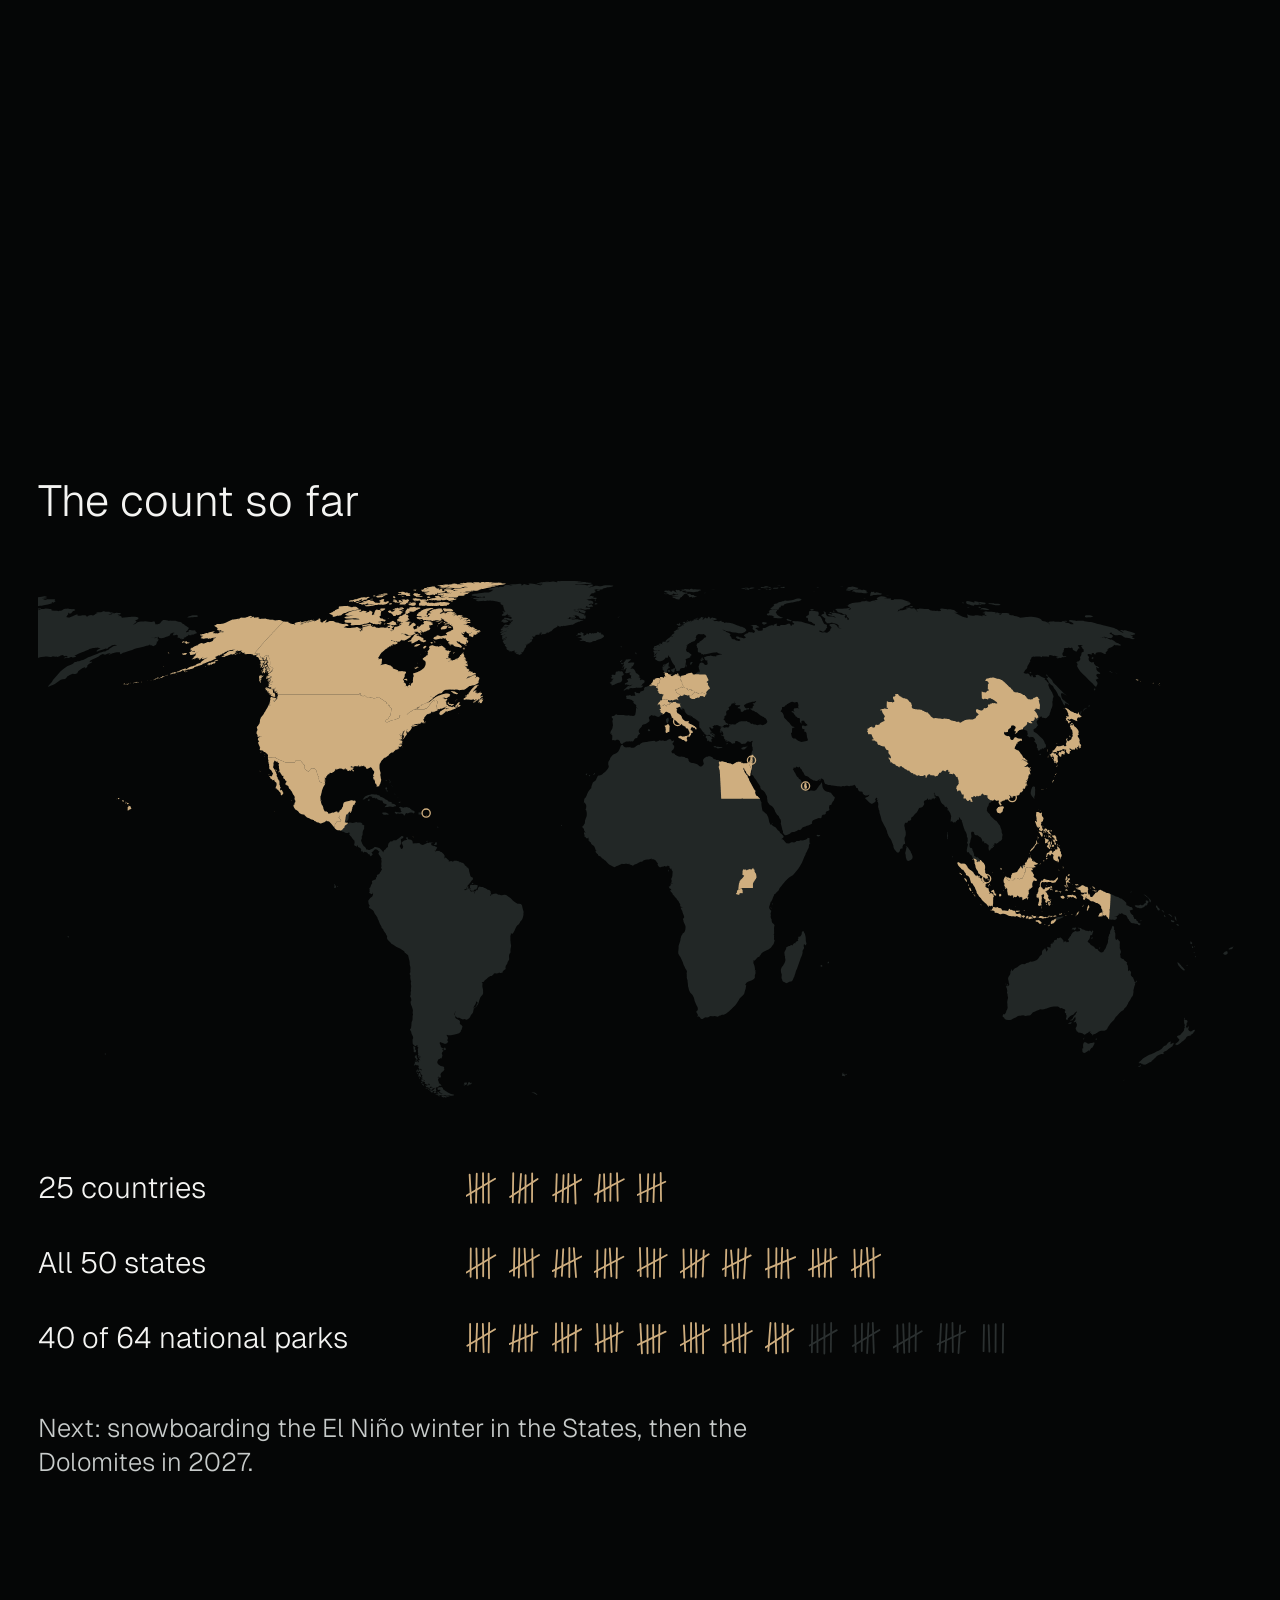
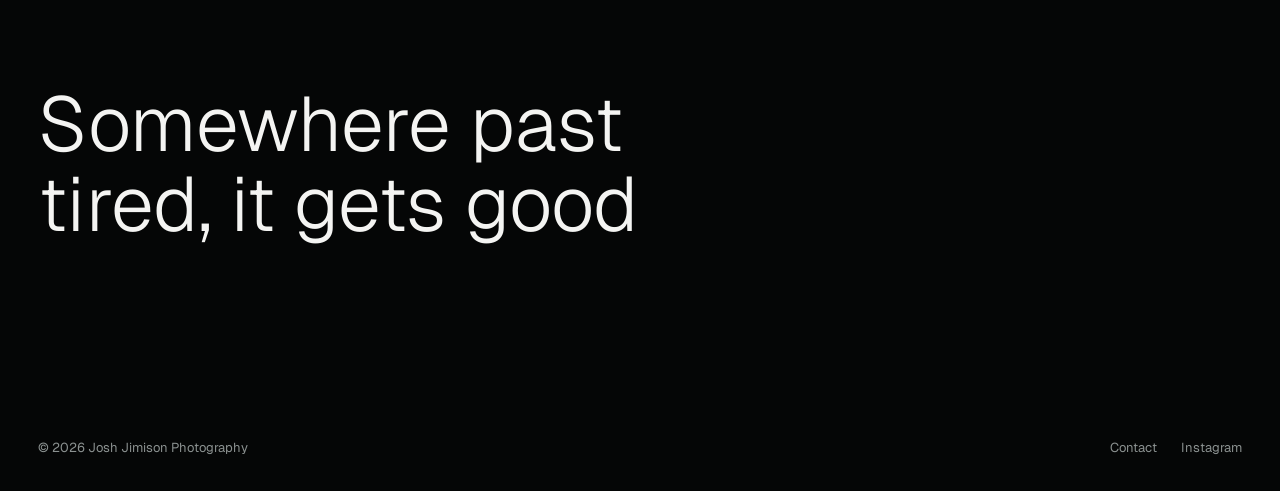
==== commit 371319d4: "Rebuild the bio as one continuous photo-book scroll; add Circling Back Bio (bio.html, assets/styles." ====
--- a/bio.html
+++ b/bio.html
@@ -12,12 +12,34 @@
 </head>
 <body class="dark">
 <header class="site-header wrap"><span class="logo-space" aria-hidden="true"></span><nav class="site-nav" aria-label="Main"><a href="bio.html" aria-current="page">Bio</a><a href="collections.html">Collections</a><a href="world.html">The World</a></nav></header><a class="logo" href="gallery.html" aria-label="Josh Jimison Photography, gallery"><span class="signature"><img class="sig-white" src="assets/signature-white.png" width="900" height="297" alt="" draggable="false"><img class="sig-black" src="assets/signature-black.png" width="900" height="297" alt="" draggable="false"></span></a>
-<main class="bio bio-v2">
-<div class="bio-panels">
-<section class="bio-panel is-portrait" style="--focus:50% 55%"><img class="bio-backdrop" src="assets/photos/JJ-ABOUT-01-sm.jpg" alt="" aria-hidden="true" draggable="false"><img class="bio-photo" src="assets/photos/JJ-ABOUT-01.jpg" srcset="assets/photos/JJ-ABOUT-01-sm.jpg 748w, assets/photos/JJ-ABOUT-01.jpg 1723w" sizes="100vw" width="1723" height="2304" alt="Josh Jimison standing on a narrow ridge above the eroded formations of Badlands National Park at golden hour." draggable="false"><div class="bio-panel-text wrap"><h1>Josh Jimison</h1><p data-draft="JJ-ABOUT-01">Grew up in the North Carolina mountains. Studied chemical engineering, ended up in strategy, and takes pictures whenever he can get away from a spreadsheet.</p></div></section>
-<section class="bio-panel is-portrait" style="--focus:47% 72%"><img class="bio-backdrop" src="assets/photos/JJ-001-sm.jpg" alt="" aria-hidden="true" draggable="false" loading="lazy"><img class="bio-photo" src="assets/photos/JJ-001.jpg" srcset="assets/photos/JJ-001-sm.jpg 666w, assets/photos/JJ-001-md.jpg 1199w, assets/photos/JJ-001.jpg 1706w" sizes="100vw" width="1706" height="2560" alt="Josh stands on wet boulders below a tall, thin waterfall in a narrow, moss-covered gorge." draggable="false" loading="lazy"><div class="bio-panel-text wrap"><h2>Every season</h2><p data-draft="JJ-001">Summers are for running and fall is for mountain biking. Once it gets cold, snowboarding becomes his entire personality.</p></div></section>
-<section class="bio-panel is-portrait" style="--focus:48% 78%"><img class="bio-backdrop" src="assets/photos/JJ-020-sm.jpg" alt="" aria-hidden="true" draggable="false" loading="lazy"><img class="bio-photo" src="assets/photos/JJ-020.jpg" srcset="assets/photos/JJ-020-sm.jpg 800w, assets/photos/JJ-020-md.jpg 1440w, assets/photos/JJ-020.jpg 2048w" sizes="100vw" width="2048" height="2560" alt="Josh crosses a rocky moraine below a waterfall pouring off a dark cliff above lingering snowfields." draggable="false" loading="lazy"><div class="bio-panel-text wrap"><h2>Far from home</h2><p data-draft="JJ-020">The weekend trips into the mountains kept getting longer. He's now been to 25 countries, all 50 states, and 40 of the 64 national parks.</p></div></section>
-<section class="bio-panel is-portrait" style="--focus:36% 55%"><img class="bio-backdrop" src="assets/photos/JJ-014-sm.jpg" alt="" aria-hidden="true" draggable="false" loading="lazy"><img class="bio-photo" src="assets/photos/JJ-014.jpg" srcset="assets/photos/JJ-014-sm.jpg 809w, assets/photos/JJ-014-md.jpg 1456w, assets/photos/JJ-014.jpg 2071w" sizes="100vw" width="2071" height="2560" alt="Josh, holding a camera, stands on a rock in a still alpine lake below snow-streaked cliffs, shot on film." draggable="false" loading="lazy"><div class="bio-panel-text wrap"><h2>Two cameras</h2><p data-draft="JJ-014">Most of his work is shot on a Sony A7R III. The rest comes from an old Minolta film camera that was his dad's. Sometimes it's good to slow down and see what develops.</p></div></section>
+<main class="bio bio-book">
+<div class="book" data-book>
+<section class="bk bk-spread" aria-labelledby="bk-1">
+<div class="bk-spread-photo"><img class="bk-still" src="assets/photos/JJ-ABOUT-01.jpg" srcset="assets/photos/JJ-ABOUT-01-sm.jpg 748w, assets/photos/JJ-ABOUT-01.jpg 1723w" sizes="(orientation: portrait) 100vw, (max-width: 760px) 100vw, 50vw" width="1723" height="2304" alt="Josh Jimison standing on a narrow ridge above the eroded formations of Badlands National Park at golden hour." draggable="false" style="--focus:49% 42%"></div>
+<div class="bk-spread-page"><img class="bio-backdrop" src="assets/photos/JJ-ABOUT-01-sm.jpg" alt="" aria-hidden="true" draggable="false"><span class="bk-shade" aria-hidden="true"></span>
+<div class="bk-copy"><h1 id="bk-1">Josh Jimison</h1><p>Grew up in the North Carolina mountains. Studied chemical engineering, ended up in strategy, and takes pictures whenever he can get away from a spreadsheet.</p></div></div>
+</section>
+<section class="bk bk-reveal" data-bk data-pan="0.48 0.78 0.50 0.10" data-shade="0.38" aria-labelledby="bk-2">
+<div class="bk-stage"><img class="bk-photo" src="assets/photos/JJ-001.jpg" srcset="assets/photos/JJ-001-sm.jpg 666w, assets/photos/JJ-001-md.jpg 1199w, assets/photos/JJ-001.jpg 1706w" sizes="(orientation: portrait) 95vh, 100vw" width="1706" height="2560" alt="Josh stands on wet boulders below a tall, thin waterfall in a narrow, moss-covered gorge." draggable="false" style="--focus:48% 72%"><span class="bk-shade" aria-hidden="true"></span>
+<div class="bk-copy"><h2 id="bk-2">Every season</h2><p data-lines>Summers are for running and fall is for mountain biking. Once it gets cold, snowboarding becomes his entire personality.</p></div></div>
+</section>
+<section class="bk bk-reveal bk-right" data-bk data-pan="0.51 0.84 0.52 0.17" data-shade="0.5" aria-labelledby="bk-3">
+<div class="bk-stage"><img class="bk-photo" src="assets/photos/JJ-020.jpg" srcset="assets/photos/JJ-020-sm.jpg 800w, assets/photos/JJ-020-md.jpg 1440w, assets/photos/JJ-020.jpg 2048w" sizes="(orientation: portrait) 110vh, 100vw" width="2048" height="2560" alt="Josh crosses a rocky moraine below a waterfall pouring off a dark cliff above lingering snowfields." draggable="false" loading="lazy" style="--focus:50% 78%"><span class="bk-shade" aria-hidden="true"></span>
+<div class="bk-copy"><h2 id="bk-3">Far from home</h2><p data-lines>The weekend trips into the mountains kept getting longer. He's now been to 25 countries, all 50 states, and 40 of the 64 national parks.</p></div></div>
+</section>
+<section class="bk bk-film" data-bk data-film data-shade="0.34" aria-labelledby="bk-4">
+<div class="bk-stage">
+<figure class="negative"><div class="negative-strip">
+<span class="neg-frame is-prev" aria-hidden="true"></span>
+<div class="neg-frame is-shown"><img class="neg-photo" src="assets/photos/JJ-014.jpg" srcset="assets/photos/JJ-014-sm.jpg 809w, assets/photos/JJ-014-md.jpg 1456w, assets/photos/JJ-014.jpg 2071w" sizes="(orientation: portrait) 85vh, 62vh" width="2071" height="2560" alt="Josh, holding a camera, stands on a rock in a still alpine lake below snow-streaked cliffs, shot on film." draggable="false" loading="lazy"></div>
+<span class="neg-frame is-next" aria-hidden="true"></span>
+<span class="edge-print ep-prev" aria-hidden="true">13A <svg class="edge-arrow" viewBox="0 0 6 6" aria-hidden="true"><path d="M0 0H6L3 6Z"/></svg></span>
+<span class="edge-print ep-top" aria-hidden="true">14</span>
+<span class="edge-print ep-mid" aria-hidden="true"><svg class="edge-arrow" viewBox="0 0 6 6" aria-hidden="true"><path d="M0 0H6L3 6Z"/></svg> 14A</span>
+<span class="edge-print ep-next" aria-hidden="true">15</span>
+</div></figure><span class="bk-shade" aria-hidden="true"></span>
+<div class="bk-copy"><h2 id="bk-4">Two cameras</h2><p data-lines>Most of his work is shot on a Sony A7R III. The rest comes from an old Minolta film camera that was his dad's. Sometimes it's good to slow down and see what develops.</p></div></div>
+</section>
 </div>
 <section class="record wrap" aria-labelledby="record-title" data-record>
 <div class="record-head"><h2 id="record-title">The count so far</h2></div>
--- a/assets/styles.css
+++ b/assets/styles.css
@@ -282,23 +282,102 @@
 .submit:hover, .submit:focus-visible { background: var(--accent); border-color: var(--accent); color: var(--black); }
 .form-status { grid-column: 1 / -1; font-size: 14px; color: var(--text); }
 
-/* Bio: each photo of Josh fills the screen, with a short paragraph over it. A tall photo on a wide
-   screen shows whole, over a blurred copy of itself, so nothing important is cropped away. */
-.bio-panel { position: relative; display: flex; align-items: flex-end; height: 100vh; height: 100svh; min-height: 480px; overflow: hidden; background: var(--black); color: #fff; }
-.bio-panel img { position: absolute; inset: 0; width: 100%; height: 100%; }
-.bio-photo { object-fit: cover; object-position: var(--focus, 50% 50%); }
-.bio-backdrop { display: none; object-fit: cover; filter: blur(26px) brightness(.5); transform: scale(1.12); }
-@media (orientation: landscape) {
-  .is-portrait .bio-backdrop { display: block; }
-  .is-portrait .bio-photo { object-fit: contain; }
-}
-.bio-panel-text { position: relative; z-index: 2; width: 100%; display: grid; gap: 14px; padding-top: 34vh; padding-bottom: max(clamp(40px, 8vh, 96px), calc(env(safe-area-inset-bottom, 0px) + 24px)); background: linear-gradient(rgba(0,0,0,0), rgba(0,0,0,.62)); }
-.bio-panel-text h1 { font-size: clamp(48px, 7.4vw, 120px); }
-.bio-panel-text h2 { font-size: var(--title); }
-.bio-panel-text h1, .bio-panel-text h2, .bio-panel-text p { max-width: 30rem; text-shadow: 0 1px 2px rgba(0,0,0,.4), 0 2px 24px rgba(0,0,0,.45); }
-.bio-panel-text p { font-size: clamp(17px, 1.45vw, 21px); line-height: 1.5; color: rgba(255,255,255,.92); }
-@media (min-width: 761px) and (orientation: landscape) { .bio-panel-text h1, .bio-panel-text h2, .bio-panel-text p { max-width: 36rem; } }
-.bio-v2 .record { padding-top: clamp(80px, 10vw, 150px); }
+/* Bio: four spreads read like one photo book in a single scroll. Each later spread waits, pinned,
+   under the one before it and is uncovered as that one lifts away. While pinned, a photo pans from
+   Josh toward the landscape and its text arrives a line at a time, both tied to the scroll
+   position. The script adds .bk-live; without it (no script, or reduced motion) the spreads are
+   shorter and everything sits still. */
+.book { position: relative; isolation: isolate; }
+.bk { position: relative; }
+.bk + .bk { margin-top: -100vh; margin-top: -100lvh; }
+.bk:nth-child(1) { z-index: 4; }
+.bk:nth-child(2) { z-index: 3; }
+.bk:nth-child(3) { z-index: 2; }
+.bk:nth-child(4) { z-index: 1; }
+.bk-reveal { height: 200vh; height: 200lvh; }
+.bk-film { height: 130vh; height: 130lvh; }
+.bk-live .bk-reveal { height: 360vh; height: 360lvh; }
+.bk-live .bk-film { height: 230vh; height: 230lvh; }
+.bk-spread, .bk-stage { height: 100vh; height: 100lvh; overflow: hidden; background: var(--black); color: #fff; }
+.bk-stage { position: sticky; top: 0; }
+.bk-spread { display: grid; grid-template-columns: minmax(0, 1fr) minmax(0, 1fr); }
+.bk-spread-photo, .bk-spread-page { position: relative; min-width: 0; overflow: hidden; }
+.bk img { position: absolute; inset: 0; width: 100%; max-width: none; height: 100%; object-fit: cover; object-position: var(--focus, 50% 50%); }
+.bk-spread .bio-backdrop { filter: blur(56px) brightness(.38) saturate(1.1); transform: scale(1.3); }
+.bk-live .bk-photo { inset: auto; top: 0; left: 0; object-position: 50% 50%; will-change: transform; }
+.bk-shade { position: absolute; inset: 0; z-index: 1; background: #000; opacity: var(--shade, .3); }
+.bk-spread .bk-shade { display: none; }
+
+/* Text: the title page sits low on the blurred half; later spreads set it in a lower corner. */
+.bk-copy {
+  position: absolute; z-index: 2; left: max(var(--pad), var(--gutter-l)); bottom: clamp(40px, 9vh, 104px);
+  width: min(34rem, calc(100% - 2 * var(--pad))); display: grid; gap: clamp(14px, 1.5vw, 22px);
+}
+.bk-right .bk-copy { left: auto; right: max(var(--pad), var(--gutter-r)); }
+.bk-spread .bk-copy { left: clamp(28px, 5vw, 88px); right: max(var(--pad), var(--gutter-r)); width: auto; max-width: 34rem; bottom: clamp(48px, 11vh, 128px); }
+.bk-copy h1 { font-size: clamp(48px, 6.4vw, 112px); }
+.bk-copy h2 { font-size: var(--title); }
+.bk-copy p { font-size: clamp(19px, 1.6vw, 25px); font-weight: 300; line-height: 1.42; color: rgba(255,255,255,.94); }
+.bk-stage .bk-copy { text-shadow: 0 1px 3px rgba(0,0,0,.45); }
+.bk-live [data-bk] .bk-copy h2, .bk-live [data-bk] .w { opacity: clamp(0, calc(var(--t, 1) * var(--n, 1) - var(--i, 0)), 1); }
+
+/* Film spread: the photo as one frame on a strip of negative, perforated down both edges, with
+   frame numbers printed in the margin. Sizes follow 35mm film, counted in --u (one millimetre). */
+.bk-film .bk-stage { display: grid; grid-template-columns: minmax(0, 7fr) minmax(0, 5fr); align-items: center; }
+.negative {
+  --fw: min(61vh, 40vw); --fh: calc(var(--fw) / .809); --u: calc(var(--fw) / 24);
+  --rb: calc(var(--u) * 3.8); --gap: calc(var(--u) * 1.6);
+  position: relative; justify-self: center; width: calc(var(--fw) + 2 * var(--rb)); height: 100%; margin: 0;
+}
+.negative-strip { position: absolute; inset: -12% 0; background: #151513; transform: translate3d(0, var(--drift, 0px), 0); }
+.negative-strip::before, .negative-strip::after {
+  content: ""; position: absolute; top: 0; bottom: 0; width: var(--rb);
+  background: url("data:image/svg+xml,%3Csvg xmlns='http://www.w3.org/2000/svg' viewBox='0 0 20 47.5'%3E%3Crect y='16.5' width='20' height='14.5' rx='3' fill='%23aea99e'/%3E%3C/svg%3E") repeat-y;
+  background-size: calc(var(--u) * 2) calc(var(--u) * 4.75);
+}
+.negative-strip::before { left: 0; background-position: calc(var(--u) * 1.1) 0; }
+.negative-strip::after { right: 0; background-position: calc(var(--u) * .7) 0; }
+.neg-frame { position: absolute; left: var(--rb); right: var(--rb); top: calc(50% - var(--fh) / 2); height: var(--fh); overflow: hidden; background: #0c0c0b; }
+.neg-frame.is-prev { top: calc(50% - var(--fh) * 1.5 - var(--gap)); }
+.neg-frame.is-next { top: calc(50% + var(--fh) / 2 + var(--gap)); }
+.edge-print {
+  position: absolute; right: calc(var(--u) * .1); display: flex; align-items: center; gap: .5em;
+  writing-mode: vertical-rl; font: clamp(9px, calc(var(--u) * .5), 12px) / 1 var(--mono); color: var(--accent); opacity: .7; white-space: nowrap;
+}
+.edge-arrow { width: .7em; height: .7em; fill: currentColor; }
+.ep-prev { top: calc(50% - var(--fh) - var(--gap)); }
+.ep-top { top: calc(50% - var(--fh) / 2 + var(--u) * 2); }
+.ep-mid { top: calc(50% + var(--u)); }
+.ep-next { top: calc(50% + var(--fh) / 2 + var(--gap) + var(--u) * 2); }
+.bk-film .bk-shade { display: none; }
+.bk-film .bk-copy { position: relative; left: auto; bottom: auto; width: auto; max-width: 27rem; padding-right: max(var(--pad), var(--gutter-r)); text-shadow: none; }
+
+/* Phones and upright screens: every spread is one full-screen photo with its text over it. The
+   film keeps its perforated edges down both sides of the screen. */
+@media (orientation: portrait), (max-width: 760px) {
+  .bk-spread { grid-template-columns: minmax(0, 1fr); }
+  .bk-spread-photo, .bk-spread-page { grid-area: 1 / 1; }
+  .bk-spread .bio-backdrop { display: none; }
+  .bk-spread .bk-shade { display: block; }
+  .bk-copy, .bk-right .bk-copy, .bk-spread .bk-copy {
+    left: max(var(--pad), var(--gutter-l)); right: max(var(--pad), var(--gutter-r)); width: auto; max-width: 34rem;
+    bottom: clamp(32px, 7vh, 72px); bottom: calc(clamp(32px, 7svh, 72px) + 100lvh - 100svh);
+  }
+  /* Josh stands low in both pinned photos, so their text sits up top, under the menu. */
+  .bk-reveal .bk-copy, .bk-reveal.bk-right .bk-copy { top: clamp(108px, 14vh, 150px); bottom: auto; }
+  .bk-film .bk-stage { display: block; }
+  .negative { --u: 6.5px; position: absolute; inset: 0; width: auto; justify-self: stretch; }
+  .neg-frame.is-shown { top: 0; bottom: 0; height: auto; }
+  .neg-frame.is-prev, .neg-frame.is-next, .ep-prev, .ep-next { display: none; }
+  .ep-top { top: 24%; }
+  .ep-mid { top: 54%; }
+  .bk-film .bk-shade { display: block; }
+  .bk-film .bk-copy {
+    position: absolute; left: calc(6.5px * 3.8 + 14px); right: calc(6.5px * 3.8 + 14px); max-width: none; padding-right: 0;
+    bottom: clamp(32px, 7vh, 72px); bottom: calc(clamp(32px, 7svh, 72px) + 100lvh - 100svh); text-shadow: 0 1px 3px rgba(0,0,0,.45);
+  }
+}
+.bio-book .record { padding-top: clamp(80px, 10vw, 150px); }
 
 /* Footer */
 .site-footer { display: flex; flex-wrap: wrap; justify-content: space-between; gap: 12px 32px; padding-top: 40px; padding-bottom: 32px; font-size: 13px; color: var(--muted); }
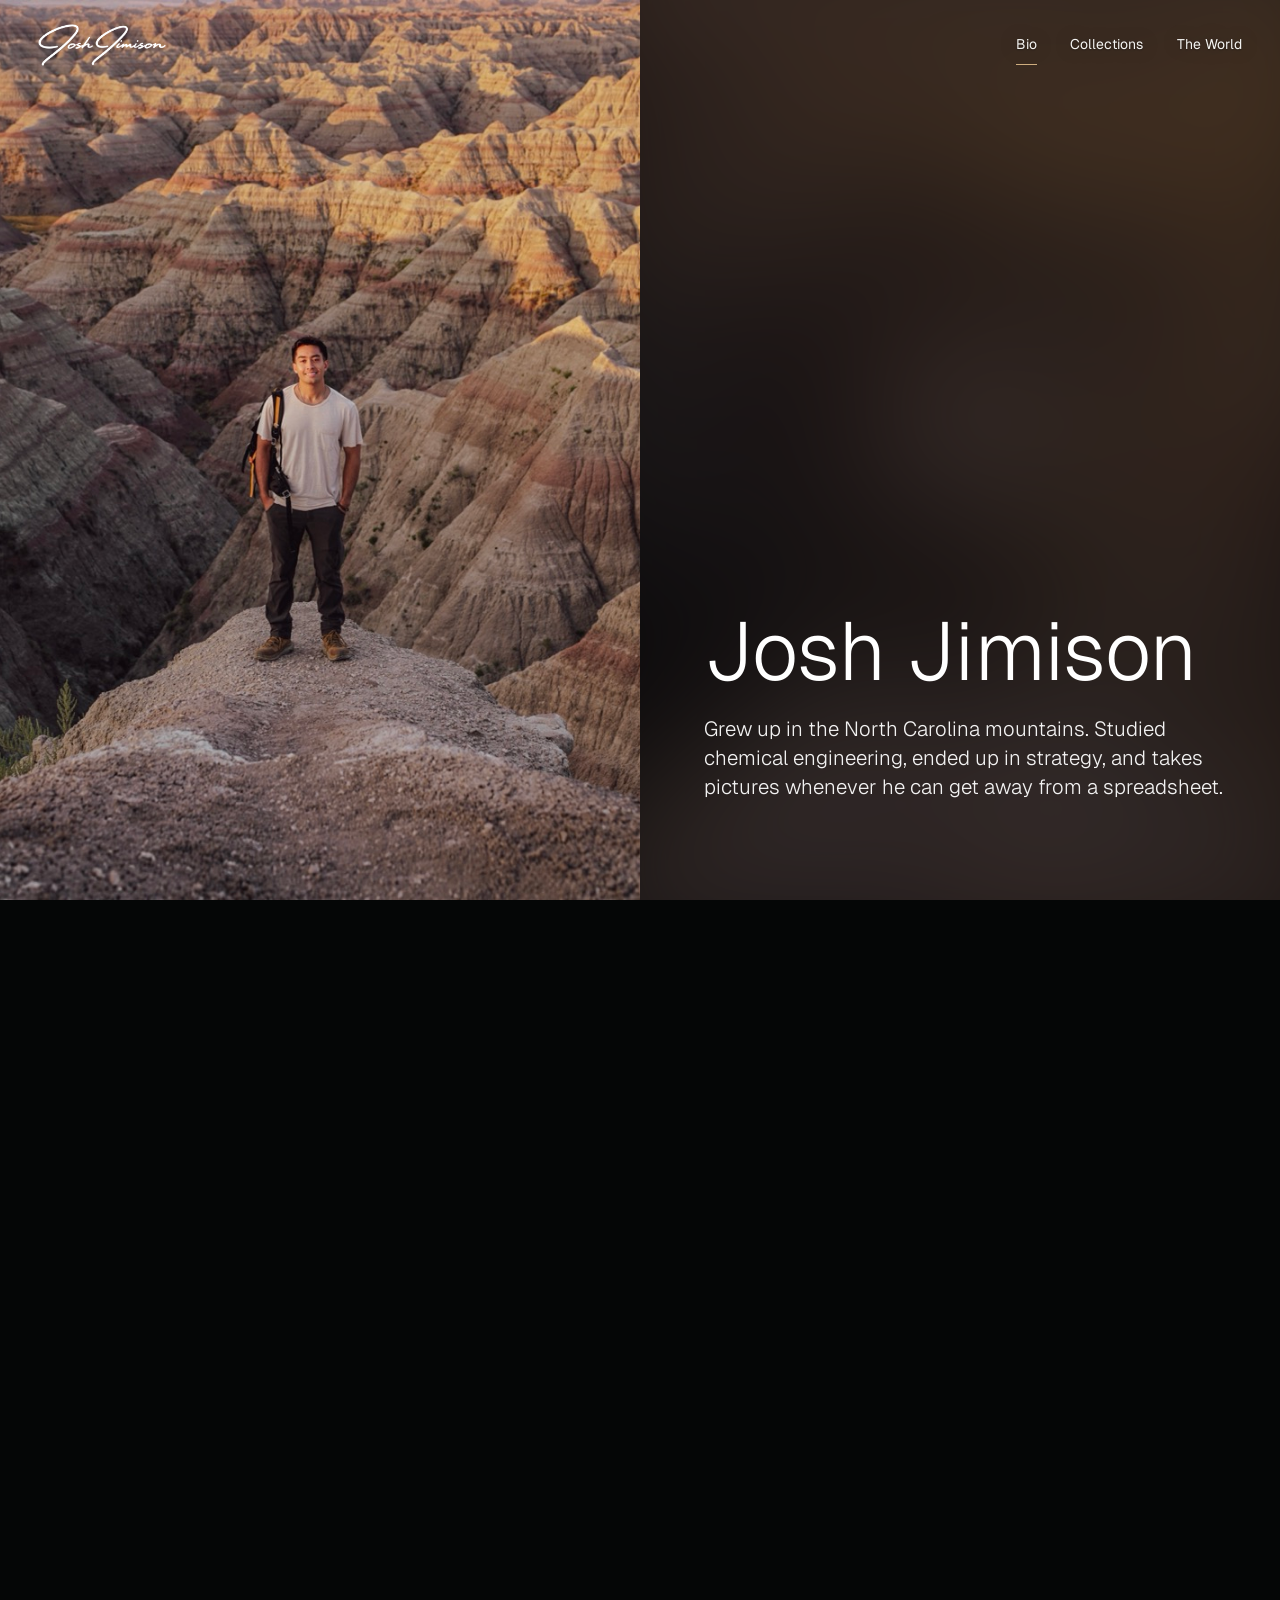
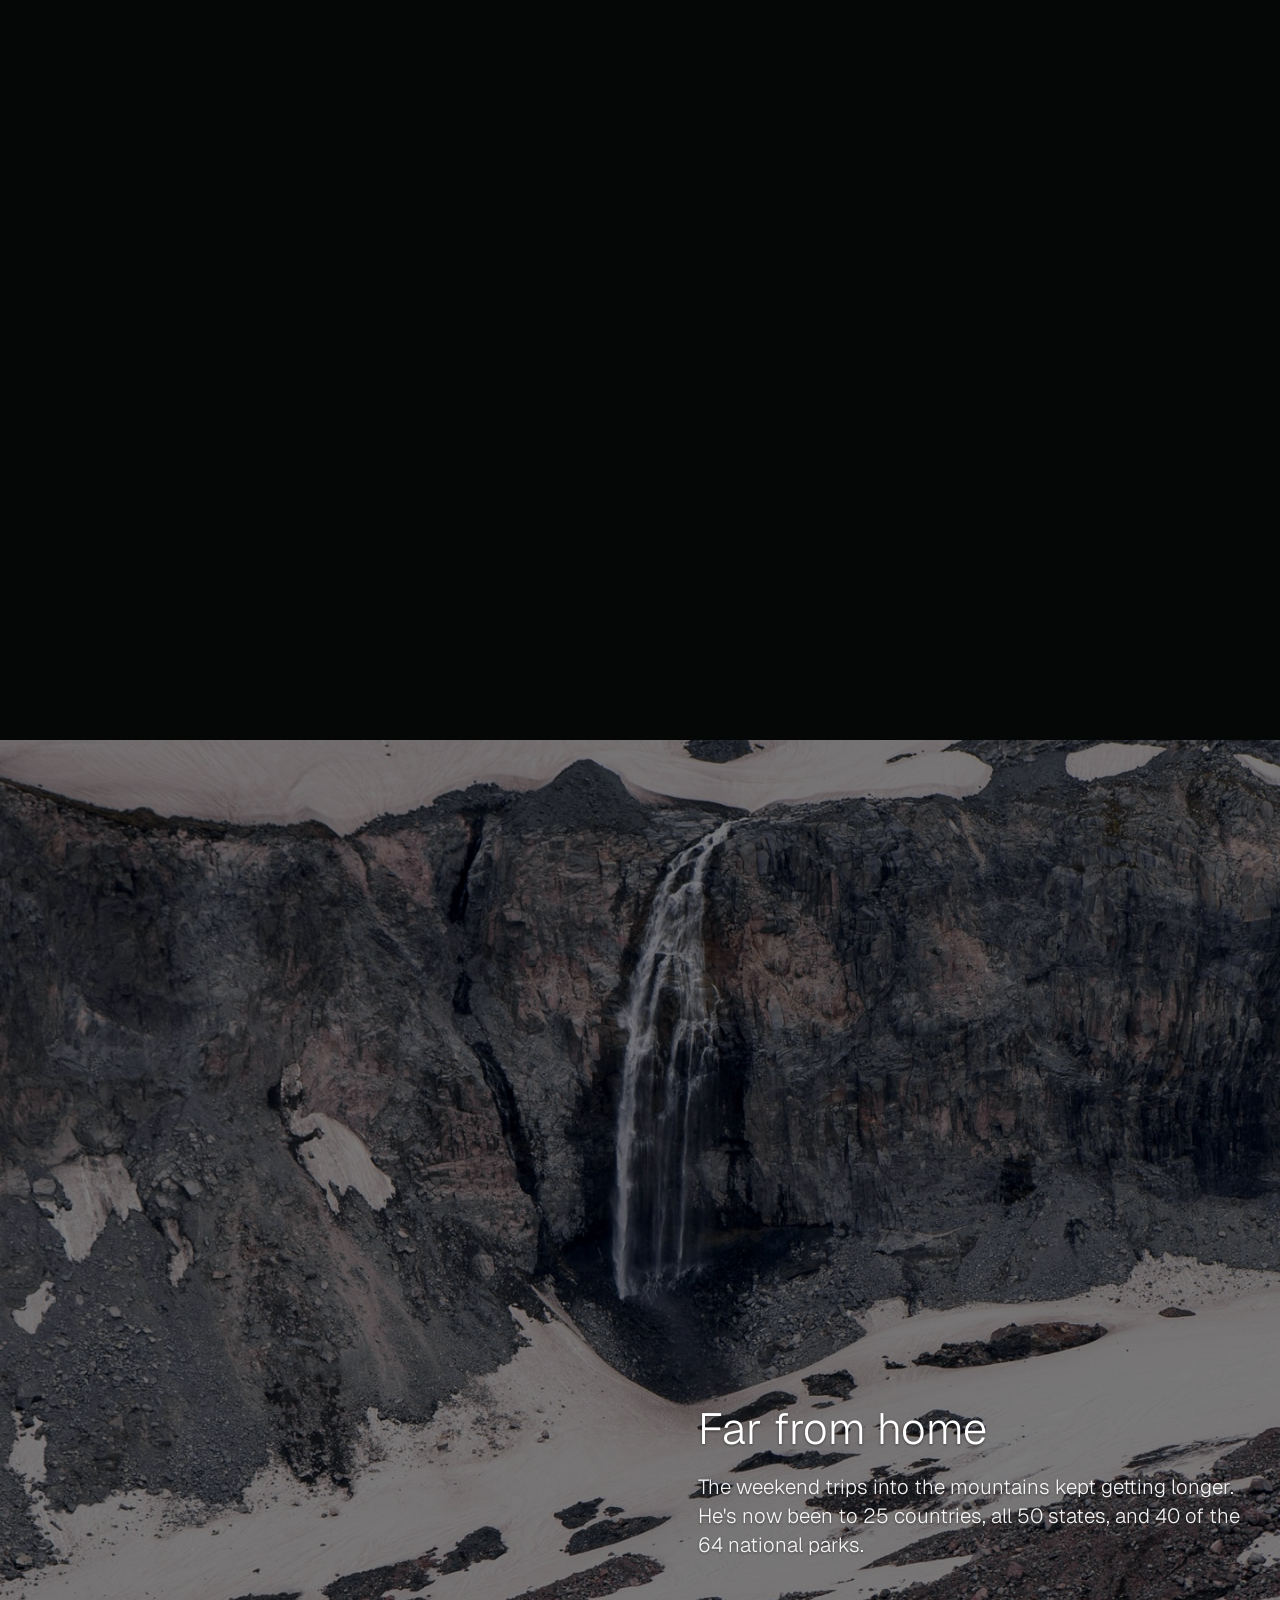
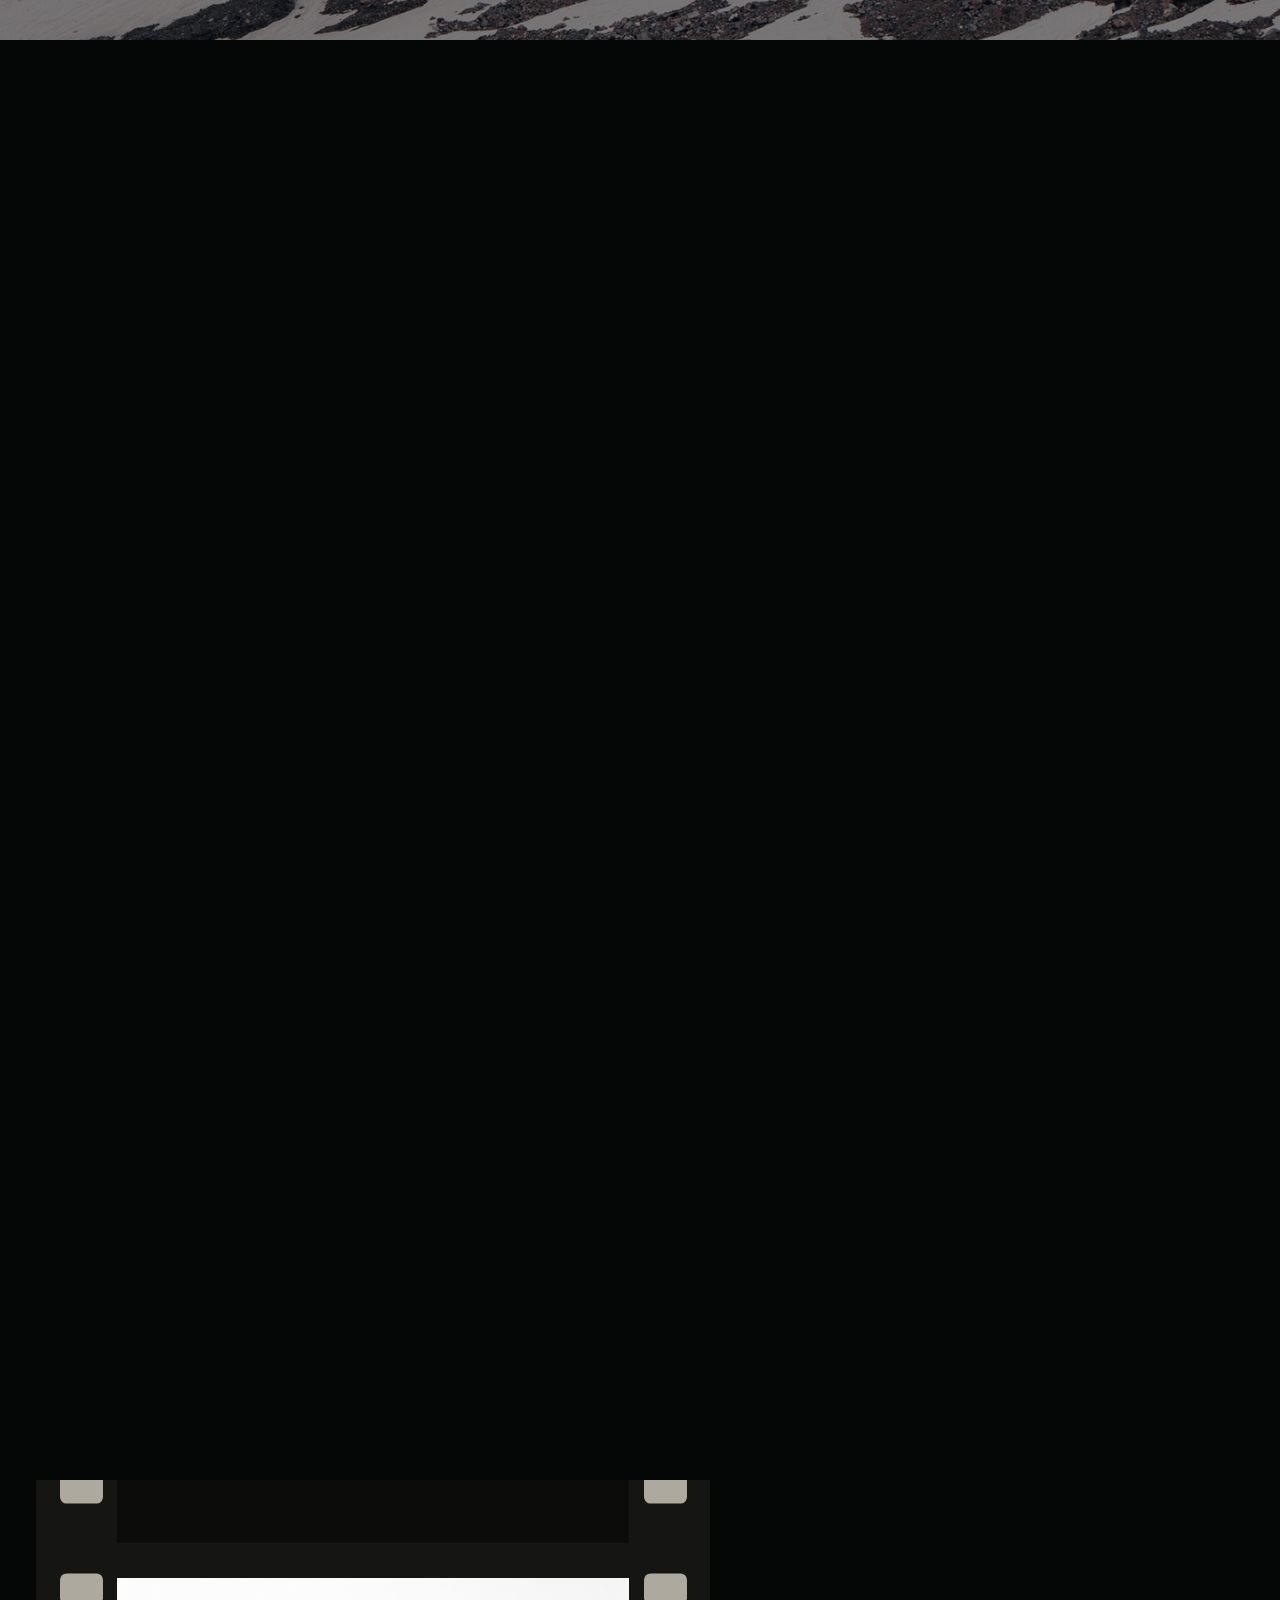
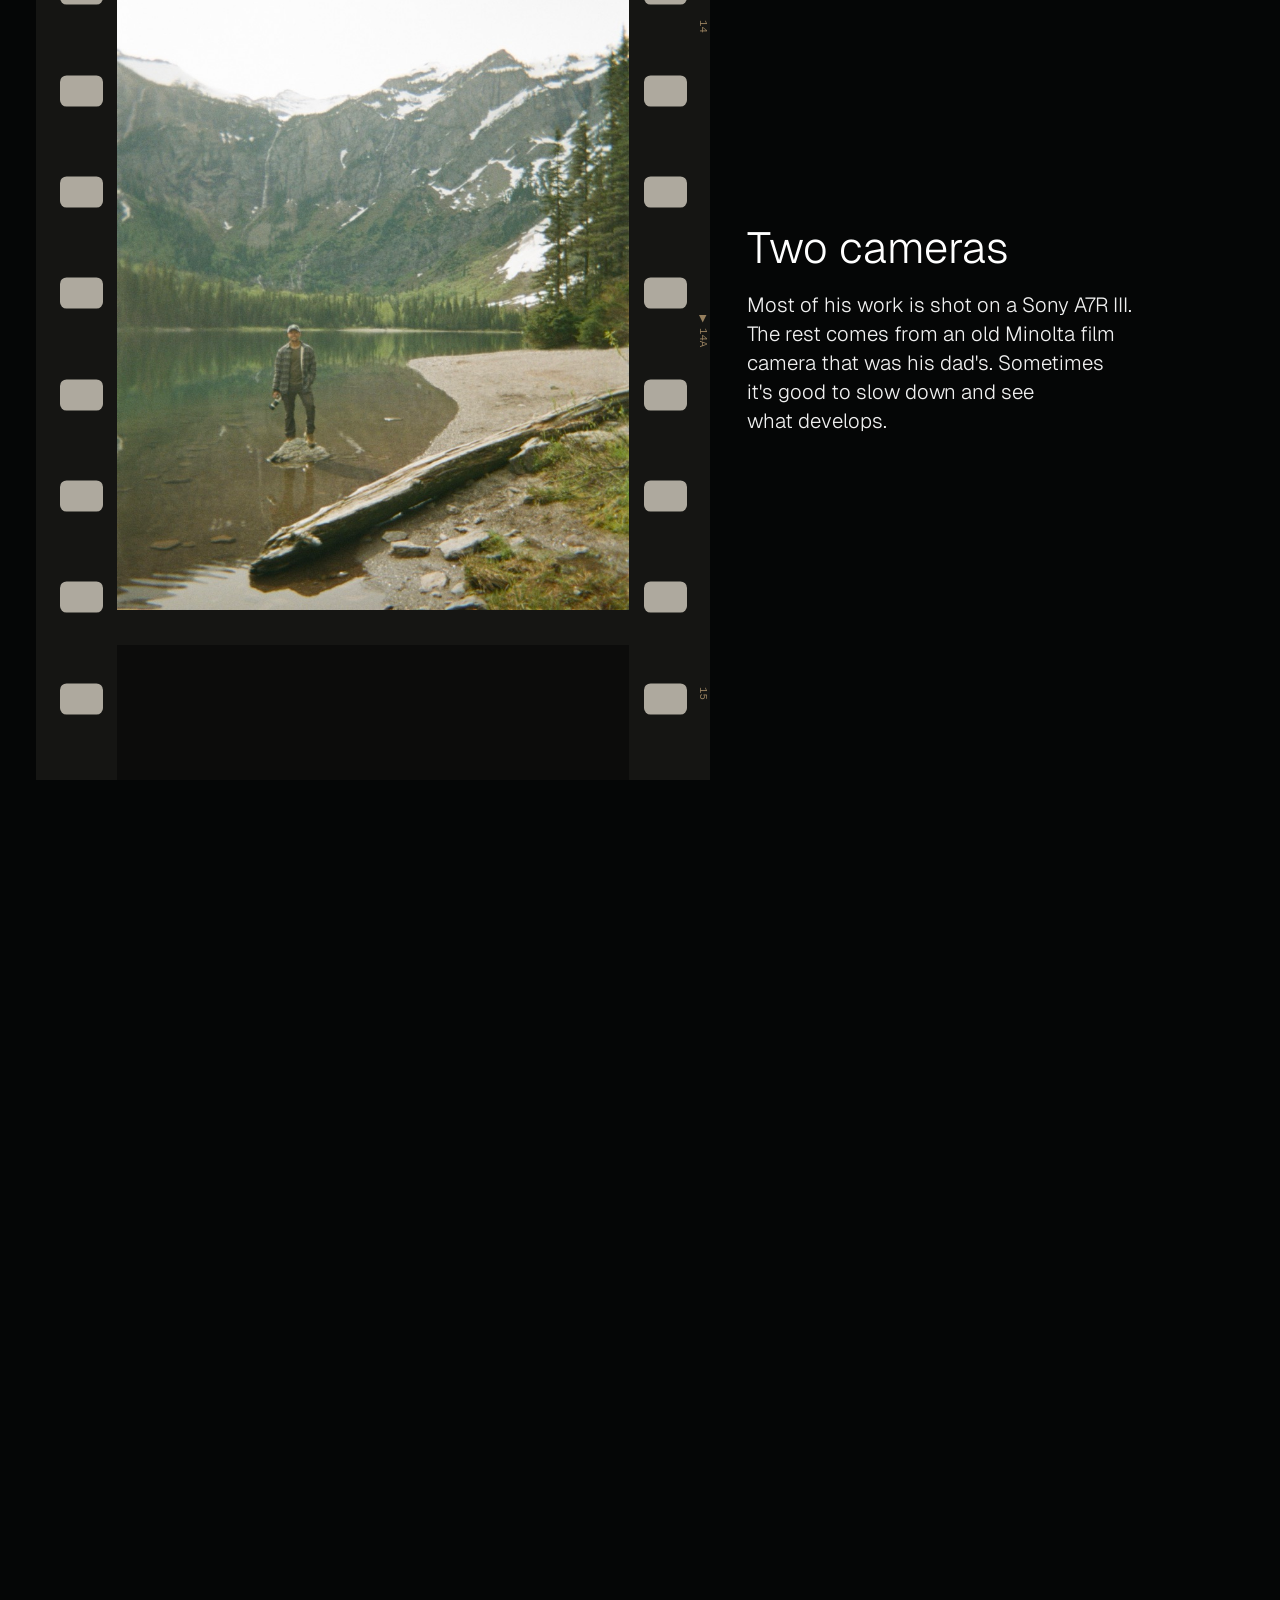
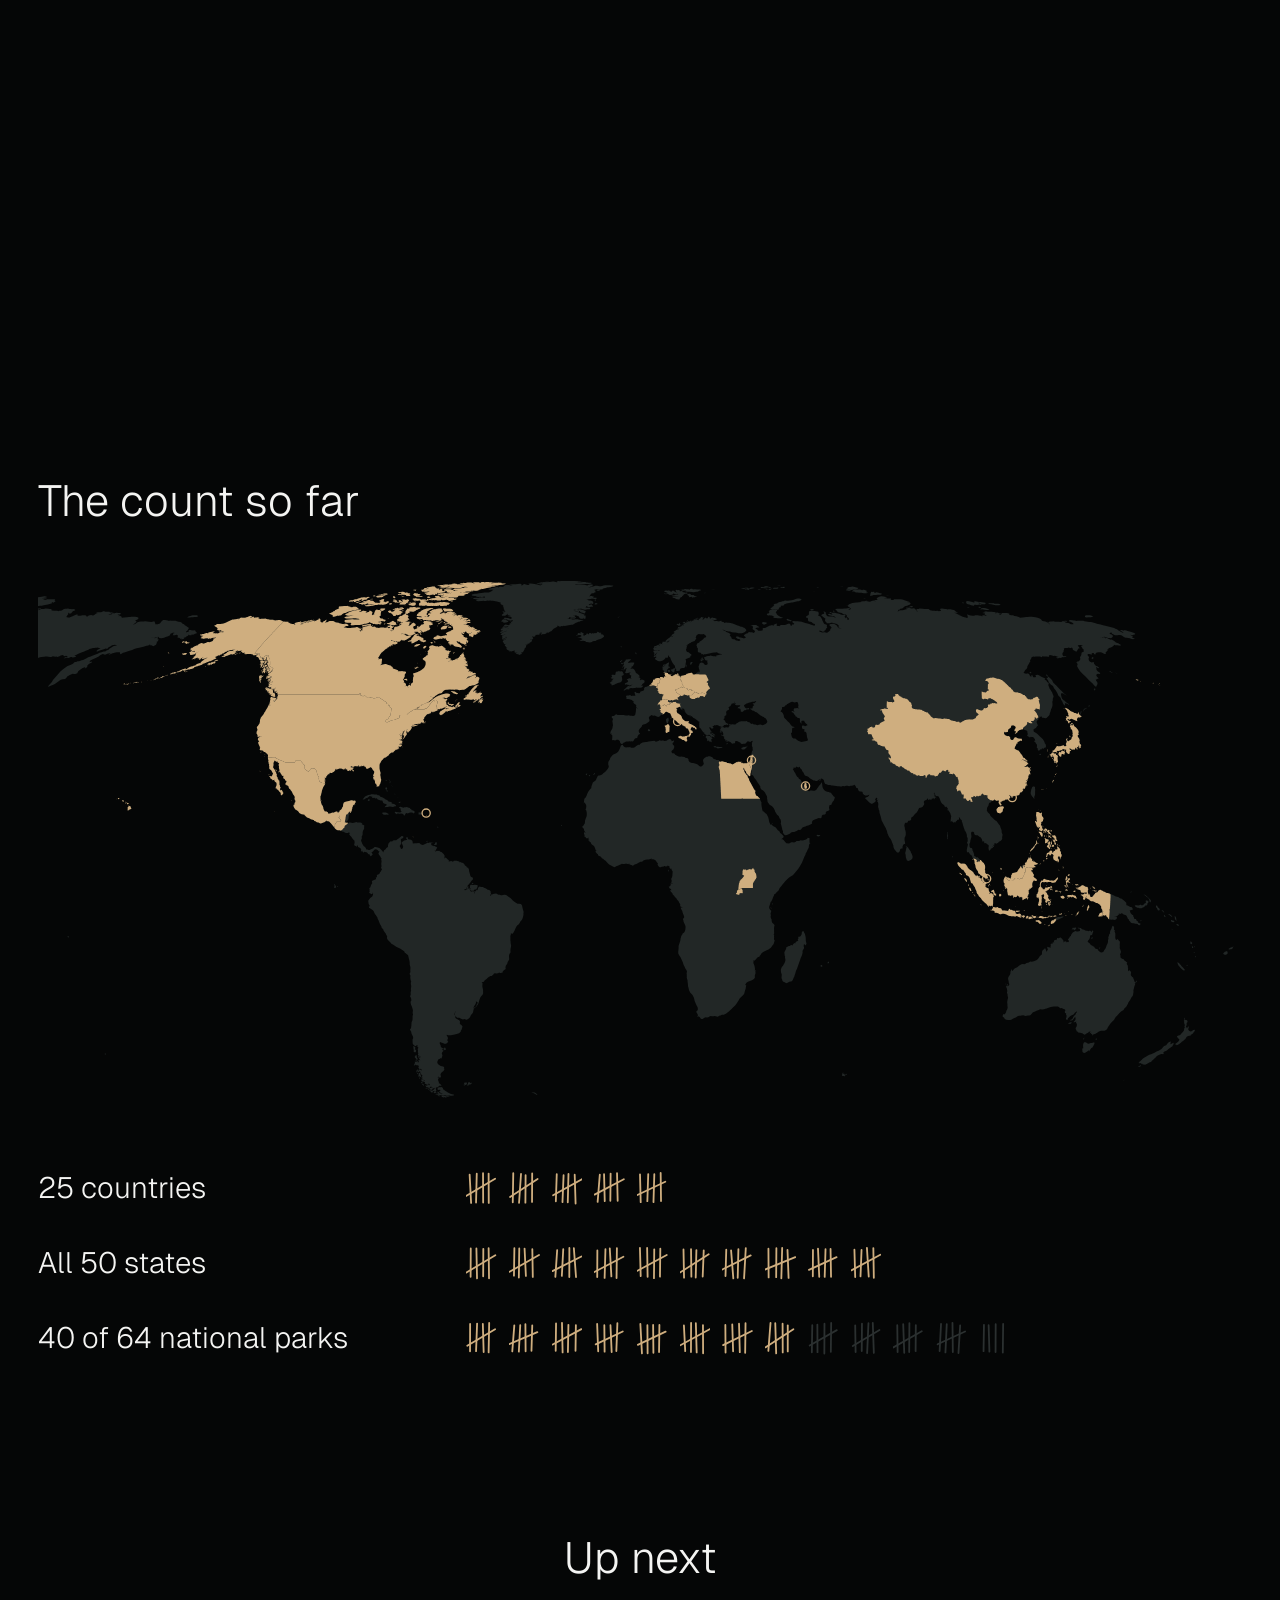
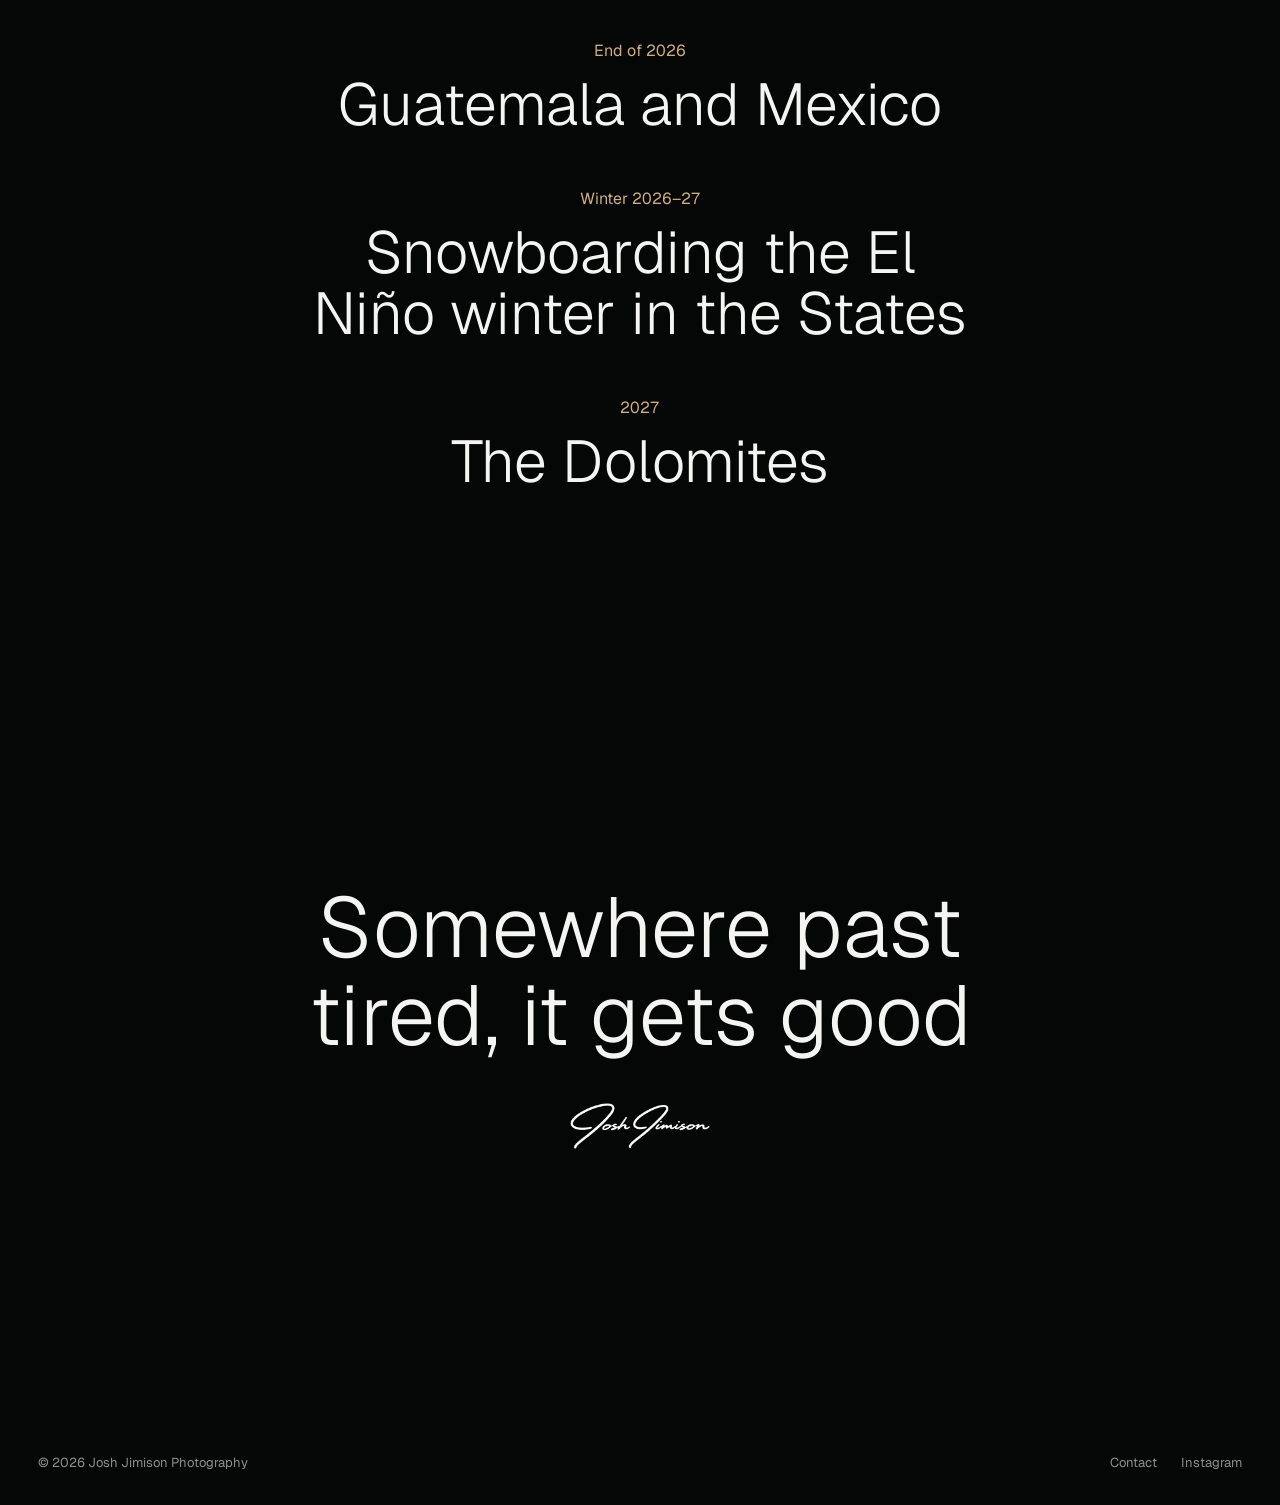
==== commit 9ddd2df0: "Bio: give the next trips their own centered section; center the closing line - Up next replaces the " ====
--- a/bio.html
+++ b/bio.html
@@ -49,9 +49,16 @@
 <div class="tally-row"><p class="tally-label">All 50 states</p><span class="tally" aria-hidden="true"><svg class="tally-group" viewBox="0 0 44 52"><path pathLength="1" style="--i:0" d="M6.8 5.0L6.6 45.6"/><path pathLength="1" style="--i:1" d="M14.9 4.9L15.8 47.8"/><path pathLength="1" style="--i:2" d="M24.8 5.5L24.6 44.8"/><path pathLength="1" style="--i:3" d="M32.4 4.6L33.0 47.6"/><path pathLength="1" style="--i:4" d="M0.6 39.5L42.0 14.7"/></svg><svg class="tally-group" viewBox="0 0 44 52"><path pathLength="1" style="--i:5" d="M7.7 4.6L7.1 44.0"/><path pathLength="1" style="--i:6" d="M14.7 4.9L14.1 46.7"/><path pathLength="1" style="--i:7" d="M22.3 5.1L24.2 44.3"/><path pathLength="1" style="--i:8" d="M33.4 6.0L34.1 45.7"/><path pathLength="1" style="--i:9" d="M0.9 38.4L43.0 14.3"/></svg><svg class="tally-group" viewBox="0 0 44 52"><path pathLength="1" style="--i:10" d="M7.4 7.4L4.8 45.7"/><path pathLength="1" style="--i:11" d="M16.1 6.1L14.1 44.2"/><path pathLength="1" style="--i:12" d="M24.9 4.2L24.8 45.9"/><path pathLength="1" style="--i:13" d="M31.3 4.5L34.4 45.9"/><path pathLength="1" style="--i:14" d="M0.6 37.4L42.1 16.4"/></svg><svg class="tally-group" viewBox="0 0 44 52"><path pathLength="1" style="--i:15" d="M4.8 7.8L4.6 45.8"/><path pathLength="1" style="--i:16" d="M16.4 6.1L15.2 47.2"/><path pathLength="1" style="--i:17" d="M22.6 4.9L24.9 44.9"/><path pathLength="1" style="--i:18" d="M32.8 4.4L32.3 47.3"/><path pathLength="1" style="--i:19" d="M-0.2 39.1L42.1 16.8"/></svg><svg class="tally-group" viewBox="0 0 44 52"><path pathLength="1" style="--i:20" d="M4.2 4.1L5.3 44.6"/><path pathLength="1" style="--i:21" d="M14.5 4.3L15.2 45.6"/><path pathLength="1" style="--i:22" d="M24.7 6.2L24.3 47.5"/><path pathLength="1" style="--i:23" d="M33.4 5.4L32.9 45.3"/><path pathLength="1" style="--i:24" d="M0.7 37.0L42.6 14.3"/></svg><svg class="tally-group" viewBox="0 0 44 52"><path pathLength="1" style="--i:25" d="M5.0 6.4L5.8 46.8"/><path pathLength="1" style="--i:26" d="M15.8 6.1L16.3 45.4"/><path pathLength="1" style="--i:27" d="M23.5 7.3L22.5 46.6"/><path pathLength="1" style="--i:28" d="M34.0 7.7L32.5 45.2"/><path pathLength="1" style="--i:29" d="M-0.1 39.4L41.1 13.1"/></svg><svg class="tally-group" viewBox="0 0 44 52"><path pathLength="1" style="--i:30" d="M6.1 6.7L5.0 44.4"/><path pathLength="1" style="--i:31" d="M13.0 7.8L16.2 47.8"/><path pathLength="1" style="--i:32" d="M23.5 5.9L22.5 46.9"/><path pathLength="1" style="--i:33" d="M34.1 4.4L31.6 47.8"/><path pathLength="1" style="--i:34" d="M-0.3 35.5L41.1 14.8"/></svg><svg class="tally-group" viewBox="0 0 44 52"><path pathLength="1" style="--i:35" d="M4.9 5.3L5.2 46.5"/><path pathLength="1" style="--i:36" d="M16.3 4.7L16.0 46.1"/><path pathLength="1" style="--i:37" d="M24.6 4.3L23.4 47.6"/><path pathLength="1" style="--i:38" d="M32.2 7.0L33.8 47.2"/><path pathLength="1" style="--i:39" d="M-0.1 35.2L43.4 17.4"/></svg><svg class="tally-group" viewBox="0 0 44 52"><path pathLength="1" style="--i:40" d="M7.1 7.1L6.9 44.8"/><path pathLength="1" style="--i:41" d="M14.3 5.2L16.1 45.6"/><path pathLength="1" style="--i:42" d="M25.1 6.0L23.9 45.7"/><path pathLength="1" style="--i:43" d="M32.3 5.7L33.0 45.6"/><path pathLength="1" style="--i:44" d="M1.4 35.6L40.9 17.3"/></svg><svg class="tally-group" viewBox="0 0 44 52"><path pathLength="1" style="--i:45" d="M4.9 6.7L6.0 45.8"/><path pathLength="1" style="--i:46" d="M15.1 7.2L13.6 45.0"/><path pathLength="1" style="--i:47" d="M22.8 4.1L25.4 45.2"/><path pathLength="1" style="--i:48" d="M32.0 4.4L32.7 47.0"/><path pathLength="1" style="--i:49" d="M0.4 36.3L42.0 14.0"/></svg></span></div>
 <div class="tally-row"><p class="tally-label">40 of 64 national parks</p><span class="tally" aria-hidden="true"><svg class="tally-group" viewBox="0 0 44 52"><path pathLength="1" style="--i:0" d="M5.9 5.7L5.8 44.9"/><path pathLength="1" style="--i:1" d="M15.9 5.1L14.4 44.7"/><path pathLength="1" style="--i:2" d="M24.1 5.5L25.3 45.8"/><path pathLength="1" style="--i:3" d="M33.2 4.1L32.4 46.4"/><path pathLength="1" style="--i:4" d="M1.8 37.0L41.7 13.2"/></svg><svg class="tally-group" viewBox="0 0 44 52"><path pathLength="1" style="--i:5" d="M7.6 7.6L4.7 44.9"/><path pathLength="1" style="--i:6" d="M16.1 7.5L14.1 45.3"/><path pathLength="1" style="--i:7" d="M23.5 6.1L23.8 44.8"/><path pathLength="1" style="--i:8" d="M33.3 7.9L32.2 44.1"/><path pathLength="1" style="--i:9" d="M0.2 34.6L40.6 17.4"/></svg><svg class="tally-group" viewBox="0 0 44 52"><path pathLength="1" style="--i:10" d="M5.8 5.0L5.3 44.2"/><path pathLength="1" style="--i:11" d="M14.3 4.0L15.2 46.5"/><path pathLength="1" style="--i:12" d="M23.5 6.9L22.8 45.9"/><path pathLength="1" style="--i:13" d="M34.2 7.3L33.7 44.1"/><path pathLength="1" style="--i:14" d="M1.0 35.2L42.1 13.1"/></svg><svg class="tally-group" viewBox="0 0 44 52"><path pathLength="1" style="--i:15" d="M4.5 5.7L6.0 44.8"/><path pathLength="1" style="--i:16" d="M14.8 7.4L15.2 45.4"/><path pathLength="1" style="--i:17" d="M23.6 7.5L25.3 45.9"/><path pathLength="1" style="--i:18" d="M33.5 4.6L32.0 44.5"/><path pathLength="1" style="--i:19" d="M2.4 34.9L41.2 16.4"/></svg><svg class="tally-group" viewBox="0 0 44 52"><path pathLength="1" style="--i:20" d="M4.8 5.5L7.1 47.8"/><path pathLength="1" style="--i:21" d="M14.9 7.4L15.2 47.6"/><path pathLength="1" style="--i:22" d="M23.1 7.0L23.5 47.0"/><path pathLength="1" style="--i:23" d="M32.1 7.1L31.6 46.0"/><path pathLength="1" style="--i:24" d="M1.1 35.6L41.0 16.6"/></svg><svg class="tally-group" viewBox="0 0 44 52"><path pathLength="1" style="--i:25" d="M5.6 7.9L7.5 44.6"/><path pathLength="1" style="--i:26" d="M15.9 4.0L15.7 46.0"/><path pathLength="1" style="--i:27" d="M22.7 4.6L23.9 46.5"/><path pathLength="1" style="--i:28" d="M32.9 7.3L33.1 47.8"/><path pathLength="1" style="--i:29" d="M0.4 36.2L43.1 12.8"/></svg><svg class="tally-group" viewBox="0 0 44 52"><path pathLength="1" style="--i:30" d="M4.8 7.0L5.1 46.6"/><path pathLength="1" style="--i:31" d="M14.7 6.4L15.9 44.8"/><path pathLength="1" style="--i:32" d="M24.4 5.4L25.5 46.1"/><path pathLength="1" style="--i:33" d="M33.7 4.5L33.2 47.0"/><path pathLength="1" style="--i:34" d="M1.6 36.0L42.8 15.8"/></svg><svg class="tally-group" viewBox="0 0 44 52"><path pathLength="1" style="--i:35" d="M7.9 4.3L4.8 44.3"/><path pathLength="1" style="--i:36" d="M14.7 4.6L16.0 47.8"/><path pathLength="1" style="--i:37" d="M25.2 5.3L25.4 46.4"/><path pathLength="1" style="--i:38" d="M32.6 7.9L32.6 45.0"/><path pathLength="1" style="--i:39" d="M1.0 39.2L40.7 13.1"/></svg><svg class="tally-group" viewBox="0 0 44 52"><path class="off" pathLength="1" style="--i:40" d="M6.1 7.5L5.5 46.3"/><path class="off" pathLength="1" style="--i:41" d="M13.4 6.7L13.6 46.1"/><path class="off" pathLength="1" style="--i:42" d="M23.6 5.2L23.4 48.0"/><path class="off" pathLength="1" style="--i:43" d="M33.2 4.3L32.7 45.5"/><path class="off" pathLength="1" style="--i:44" d="M2.4 36.6L41.3 14.5"/></svg><svg class="tally-group" viewBox="0 0 44 52"><path class="off" pathLength="1" style="--i:45" d="M6.0 7.7L6.6 46.0"/><path class="off" pathLength="1" style="--i:46" d="M15.7 5.4L15.4 44.4"/><path class="off" pathLength="1" style="--i:47" d="M25.0 4.7L23.1 47.3"/><path class="off" pathLength="1" style="--i:48" d="M31.2 4.2L32.7 47.1"/><path class="off" pathLength="1" style="--i:49" d="M2.5 37.2L40.8 14.4"/></svg><svg class="tally-group" viewBox="0 0 44 52"><path class="off" pathLength="1" style="--i:50" d="M6.1 7.4L6.6 45.9"/><path class="off" pathLength="1" style="--i:51" d="M14.6 5.8L16.1 46.9"/><path class="off" pathLength="1" style="--i:52" d="M23.5 4.4L23.2 45.8"/><path class="off" pathLength="1" style="--i:53" d="M32.7 7.3L32.4 44.6"/><path class="off" pathLength="1" style="--i:54" d="M0.5 39.3L41.2 16.0"/></svg><svg class="tally-group" viewBox="0 0 44 52"><path class="off" pathLength="1" style="--i:55" d="M7.2 5.7L5.2 44.5"/><path class="off" pathLength="1" style="--i:56" d="M15.4 6.0L13.5 46.5"/><path class="off" pathLength="1" style="--i:57" d="M23.6 4.1L24.1 46.0"/><path class="off" pathLength="1" style="--i:58" d="M34.6 7.7L32.2 47.3"/><path class="off" pathLength="1" style="--i:59" d="M2.3 34.8L41.7 16.5"/></svg><svg class="tally-group" viewBox="0 0 44 52"><path class="off" pathLength="1" style="--i:60" d="M7.1 6.9L6.5 44.7"/><path class="off" pathLength="1" style="--i:61" d="M13.8 7.4L14.9 45.3"/><path class="off" pathLength="1" style="--i:62" d="M23.9 6.0L23.7 45.8"/><path class="off" pathLength="1" style="--i:63" d="M34.6 5.7L34.1 46.7"/></svg></span></div>
 </div>
-<p class="record-next">Next: snowboarding the El Niño winter in the States, then the Dolomites in 2027.</p>
 </section>
-<figure class="bio-quote wrap"><blockquote>Somewhere past tired, it gets good</blockquote></figure></main>
+<section class="next wrap" aria-labelledby="next-title" data-reveal>
+<h2 id="next-title">Up next</h2>
+<ol class="next-list">
+<li class="next-trip reveal-step" style="--i:0"><span class="next-when">End of 2026</span><span class="next-where">Guatemala and Mexico</span></li>
+<li class="next-trip reveal-step" style="--i:1"><span class="next-when">Winter 2026–27</span><span class="next-where">Snowboarding the El Niño winter in the States</span></li>
+<li class="next-trip reveal-step" style="--i:2"><span class="next-when">2027</span><span class="next-where">The Dolomites</span></li>
+</ol>
+</section>
+<section class="bio-end" aria-label="Closing line" data-reveal><p class="bio-end-line reveal-step" style="--i:0">Somewhere past tired, it gets good</p><span class="signature bio-end-sig reveal-step" style="--i:2"><img class="sig-white" src="assets/signature-white.png" width="900" height="297" alt="Josh Jimison" draggable="false" loading="lazy"><img class="sig-black" src="assets/signature-black.png" width="900" height="297" alt="" draggable="false" loading="lazy"></span></section></main>
 <footer class="site-footer wrap"><span>© 2026 Josh Jimison Photography</span><nav aria-label="Footer"><a href="contact.html">Contact</a><a href="https://www.instagram.com/josh.jimison/" target="_blank" rel="noopener">Instagram</a></nav></footer>
 <script src="assets/site.js"></script>
 </body>
--- a/assets/styles.css
+++ b/assets/styles.css
@@ -258,9 +258,27 @@
 .tally .off { stroke: var(--faint); }
 .record.will-reveal .tally path { stroke-dasharray: 1; stroke-dashoffset: 1; transition: stroke-dashoffset .3s ease calc(var(--i) * 28ms + 400ms); }
 .record.will-reveal.is-seen .tally path { stroke-dashoffset: 0; }
-.record-next { max-width: 30em; font-size: var(--lead); font-weight: 300; line-height: 1.32; color: var(--text); }
-.bio-quote { margin: 0; padding-top: clamp(40px, 6vw, 90px); padding-bottom: clamp(96px, 12vw, 180px); }
-.bio-quote blockquote { max-width: 13em; margin: 0; font-size: clamp(38px, 6vw, 96px); font-weight: 300; line-height: 1.04; text-wrap: balance; }
+/* Up next: the trips ahead, centered, each dated in the accent above its place set large */
+.next { display: grid; justify-items: center; gap: clamp(32px, 4.4vw, 60px); text-align: center; padding-top: clamp(24px, 4vw, 56px); padding-bottom: clamp(72px, 10vw, 140px); }
+.next h2 { font-size: var(--title); }
+.next-list { display: grid; justify-items: center; gap: clamp(30px, 4vw, 56px); margin: 0; padding: 0; list-style: none; }
+.next-trip { display: grid; justify-items: center; gap: clamp(6px, .8vw, 12px); }
+.next-when { font-size: clamp(15px, 1.25vw, 19px); color: var(--accent); font-variant-numeric: tabular-nums; }
+.next-where { max-width: 14em; font-size: clamp(34px, 4.6vw, 74px); font-weight: 300; line-height: 1.04; text-wrap: balance; color: var(--white); }
+
+/* The closing line gets the last screen to itself, centered, with the signature under it as on
+   the welcome page. */
+.bio-end {
+  display: grid; justify-items: center; align-content: center; gap: clamp(28px, 3.4vw, 48px);
+  min-height: 88vh; min-height: 88svh; padding: clamp(72px, 9vw, 130px) max(var(--pad), var(--gutter-r)) clamp(72px, 9vw, 130px) max(var(--pad), var(--gutter-l));
+  text-align: center;
+}
+.bio-end-line { max-width: 12em; font-size: clamp(42px, 6.6vw, 108px); font-weight: 300; line-height: 1.04; text-wrap: balance; color: var(--white); }
+.bio-end-sig { width: clamp(124px, 11vw, 170px); }
+
+/* Both fade in a step at a time the first time they scroll into view (the script adds will-reveal). */
+.will-reveal .reveal-step { opacity: 0; transition: opacity .9s ease calc(var(--i, 0) * 180ms); }
+.will-reveal.is-seen .reveal-step { opacity: 1; }
 
 /* Contact */
 .contact { padding-top: clamp(112px, 13vw, 170px); padding-bottom: clamp(56px, 8vw, 120px); display: grid; grid-template-columns: minmax(0, 5fr) minmax(0, 7fr); gap: clamp(32px, 6vw, 96px); align-items: start; }
@@ -420,6 +438,7 @@
   .atlas-arcs path { stroke-dashoffset: 0; }
   .record.will-reveal .record-visited > * { opacity: 1; }
   .record.will-reveal .tally path { stroke-dashoffset: 0; }
+  .will-reveal .reveal-step { opacity: 1; }
 }
 
 /* Tall screens wider than a phone (a tablet held upright) tighten the same way once scrolled. */
